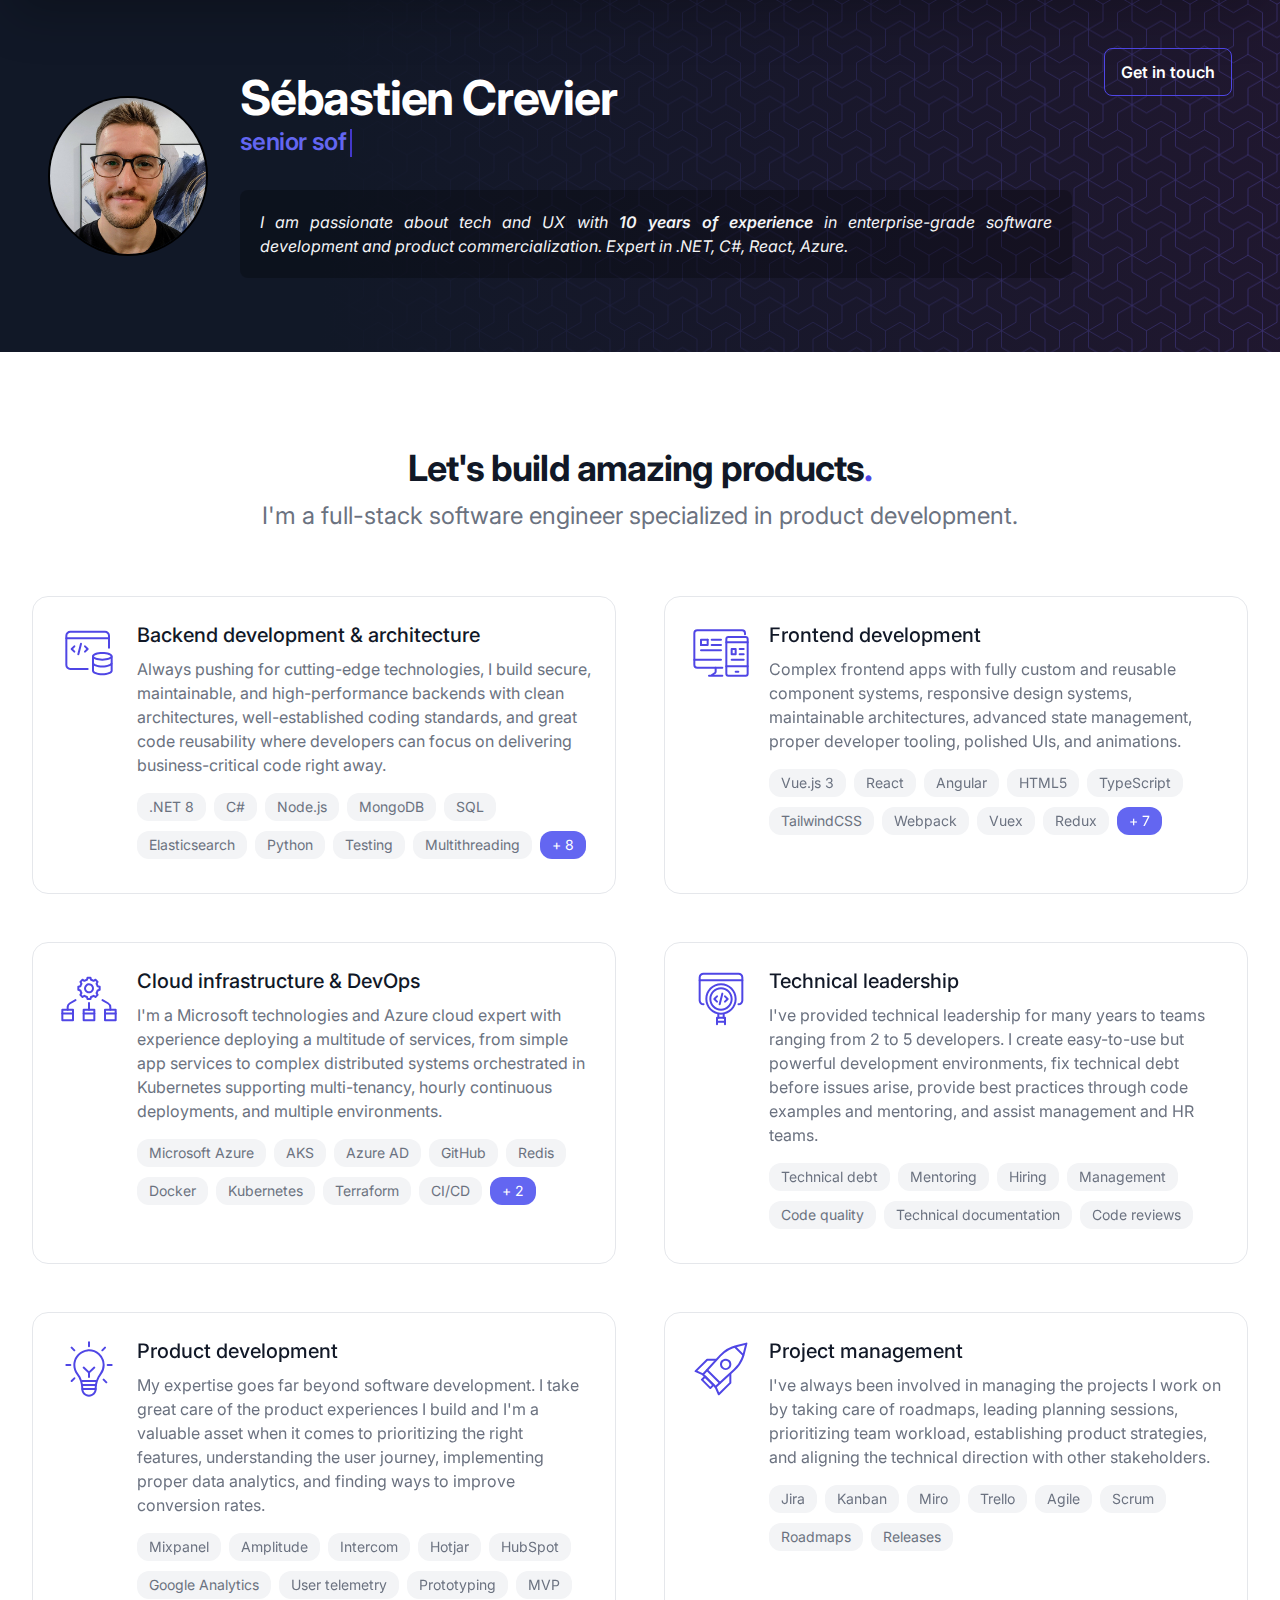
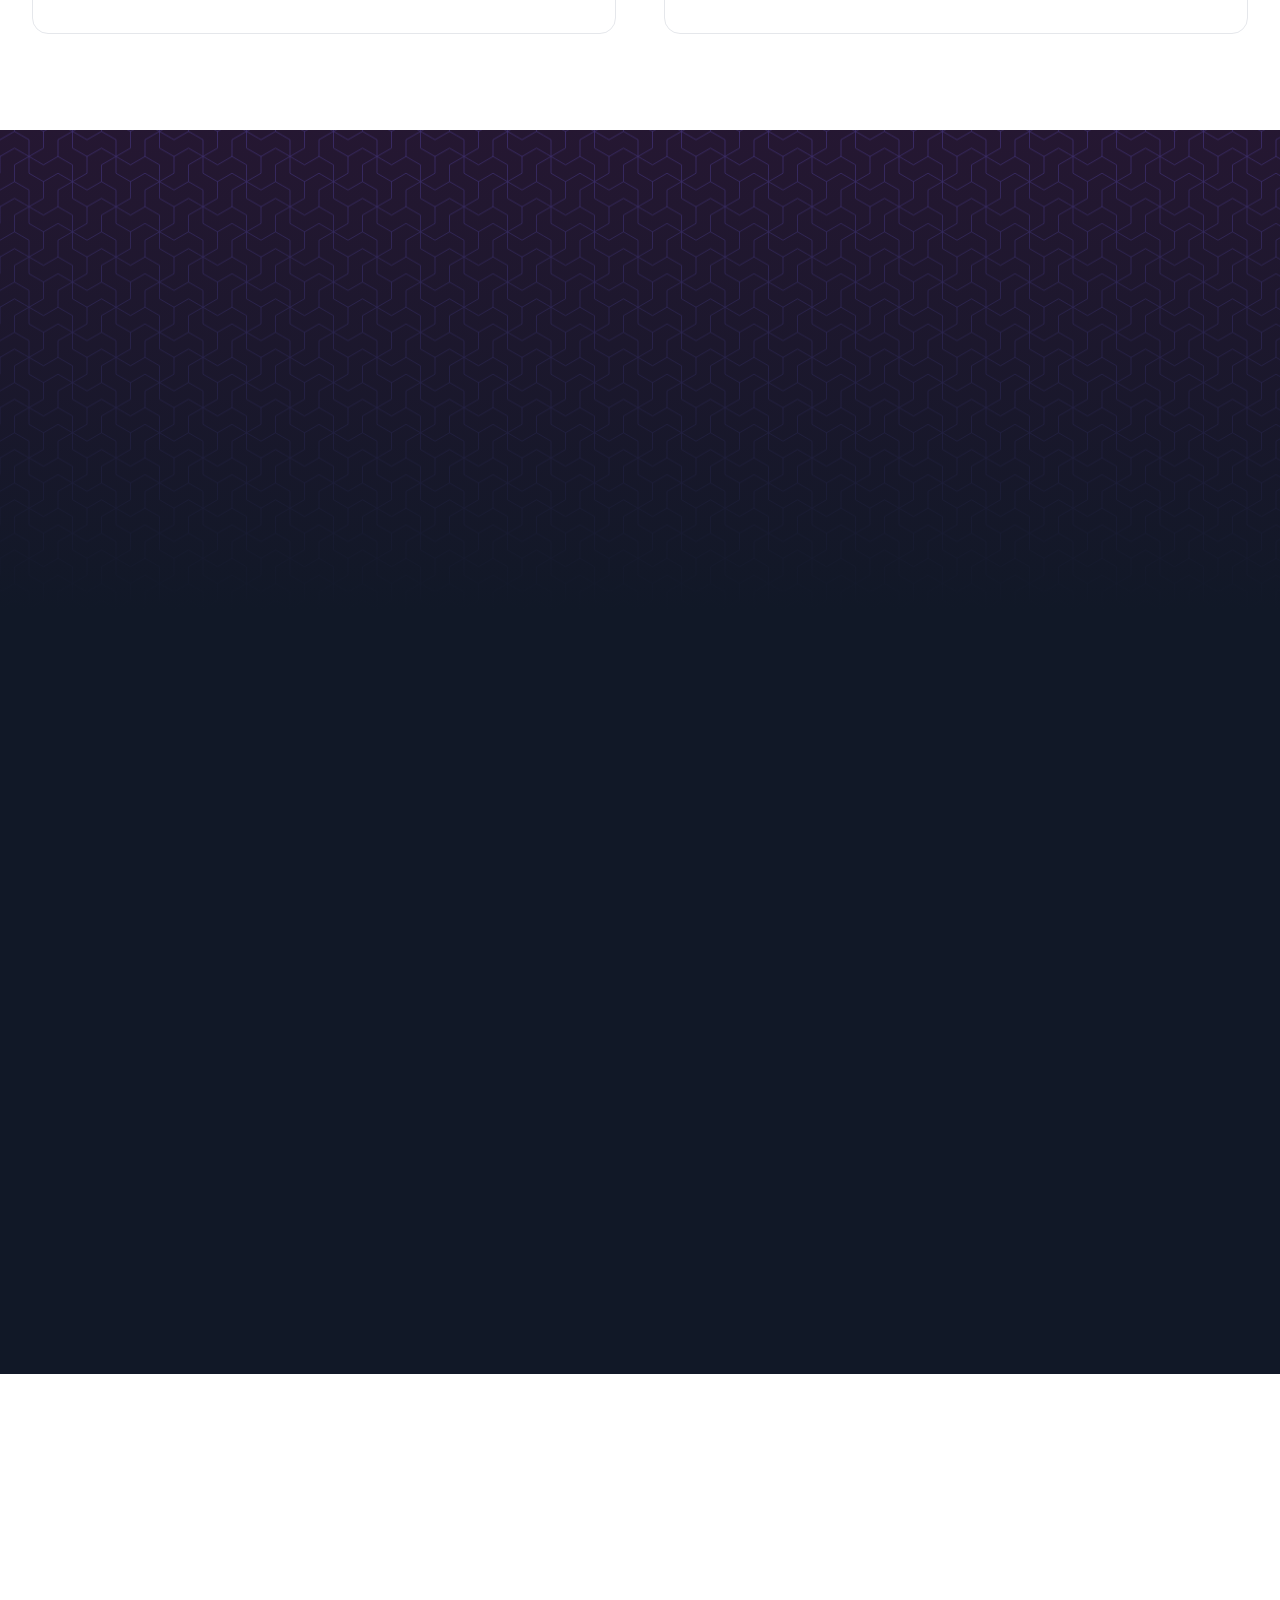
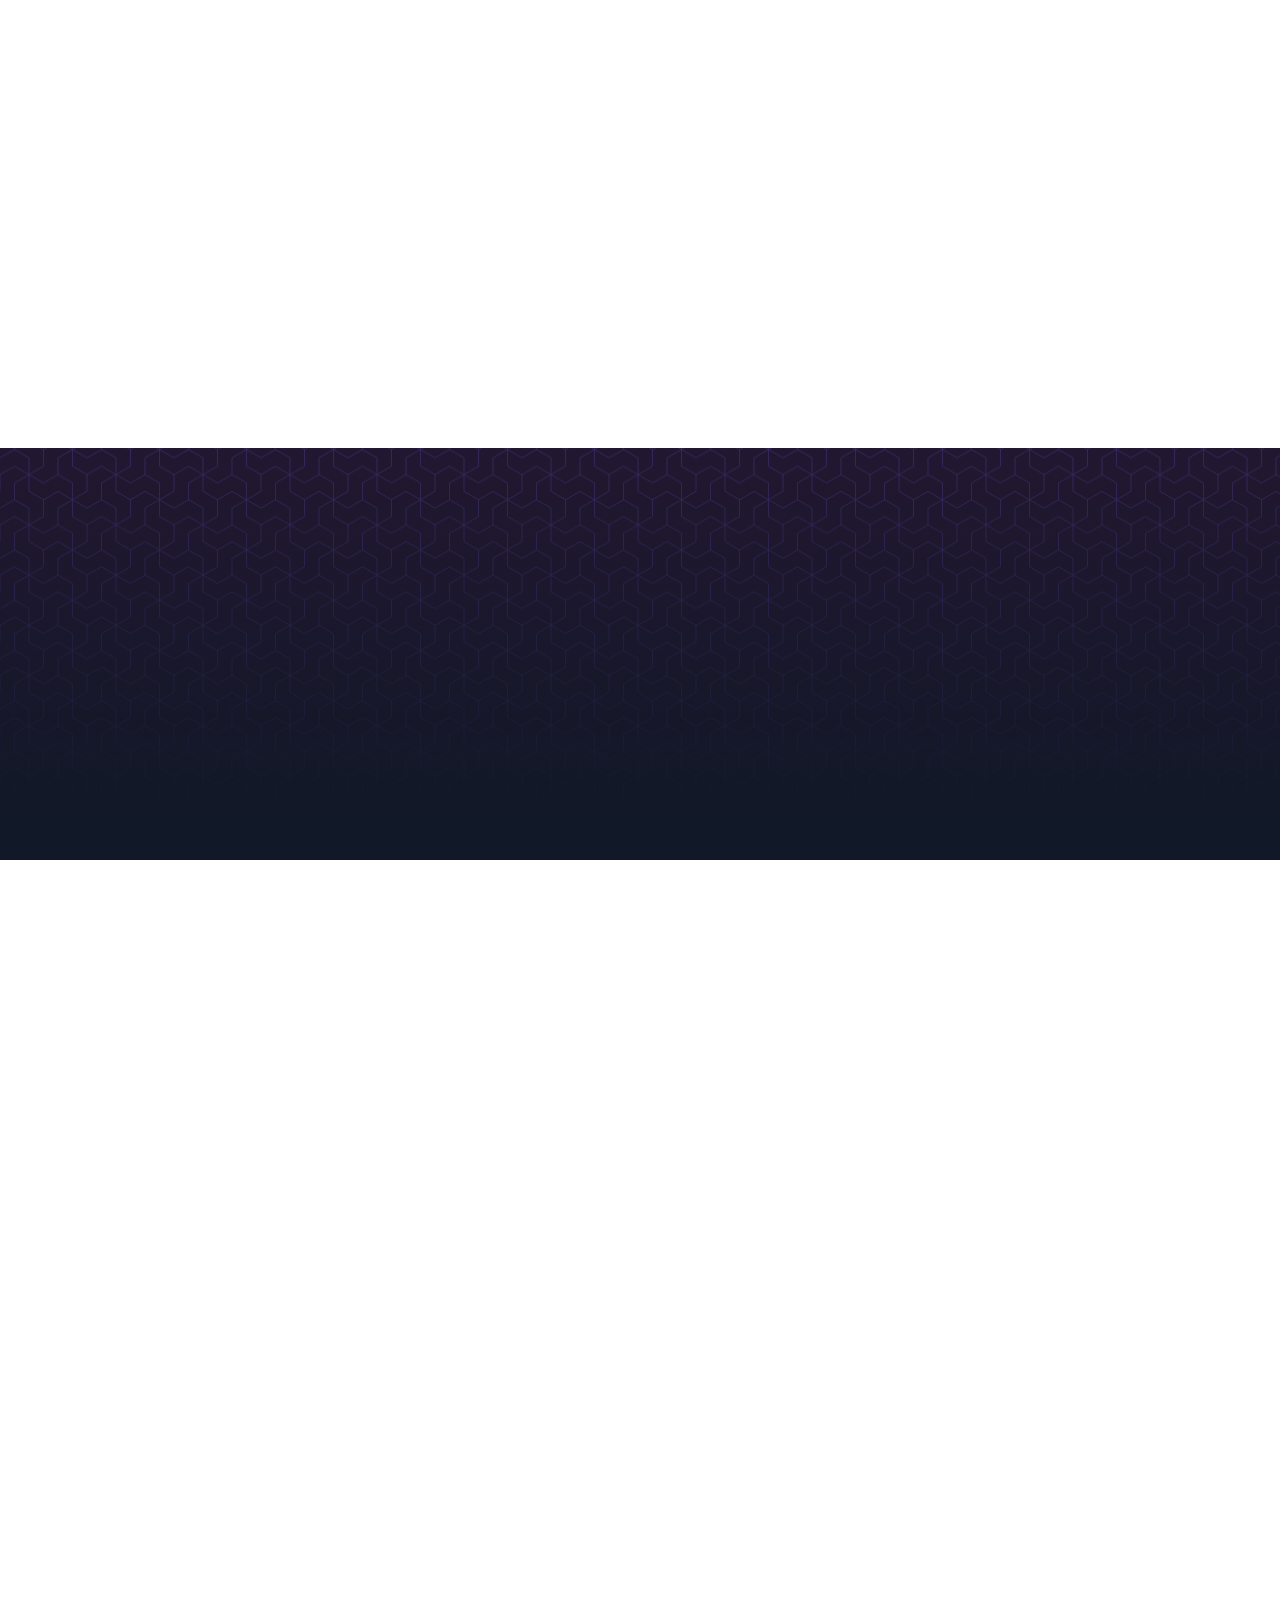
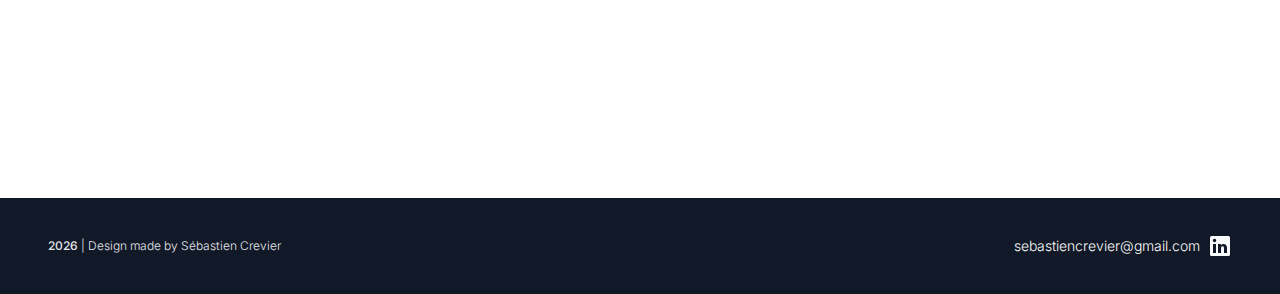
==== index.html @ 77a6285a "deployment" ====
<!DOCTYPE html>
<html lang="en-US">
  <head>
    <meta charset="utf-8">
    <meta name="viewport" content="width=device-width,initial-scale=1">
    <meta name="generator" content="VuePress 2.0.0-beta.51">
    <link rel="preconnect" href="https://fonts.googleapis.com"><link rel="preconnect" href="https://fonts.gstatic.com" crossorigin><link rel="stylesheet" href="https://fonts.googleapis.com/css2?family=Inter:wght@300..700&display=swap"><link rel="apple-touch-icon" sizes="180x180" href="/apple-touch-icon.png?v=1"><link rel="icon" type="image/png" sizes="32x32" href="/favicon-32x32.png?v=1"><link rel="icon" type="image/png" sizes="16x16" href="/favicon-16x16.png?v=1"><link rel="manifest" href="/site.webmanifest?v=1"><link rel="mask-icon" href="/safari-pinned-tab.svg?v=1" color="#5bbad5"><link rel="shortcut icon" href="/favicon.ico?v=1"><meta name="msapplication-TileColor" content="#da532c"><meta name="theme-color" content="#ffffff"><meta property="og:url" content="https://sebastiencrevier.com"><meta property="og:title" content="Sébastien Crevier - Software Engineer & Product Development"><meta property="og:description" content="Full-stack software engineer and web architect specialized in product development and building enterprise-grade applications."><meta property="og:image" content="https://sebastiencrevier.com/favicon.png"><title>Sébastien Crevier - Software Engineer & Product Development</title><meta name="description" content="Full-stack software engineer and web architect specialized in product development and building enterprise-grade applications.">
    <link rel="modulepreload" href="/assets/app.6d3b2633.js"><link rel="modulepreload" href="/assets/index.html.06f30b9c.js"><link rel="modulepreload" href="/assets/index.html.b552a117.js"><link rel="prefetch" href="/assets/404.html.fbc7345a.js"><link rel="prefetch" href="/assets/404.html.026f15b5.js">
    <link rel="stylesheet" href="/assets/style.97625384.css">
  </head>
  <body>
    <div id="app"><!--[--><!--[--><!--[--><div><div class="_header_1bob6_11"><div class="_body_1bob6_23"><div class="_logo_1bob6_47"><div class="_profilePicture_1bob6_109"><img src="/assets/profile.40cbfd27.jpg" alt="Profile picture"></div></div><div><div class="_title_1bob6_29">Sébastien Crevier</div><div class="_subtitle_1bob6_35"><div class="is-typed"><!--[--><!--]--><span class="typed"></span><span class="cursor [object Object]"> </span></div></div><div class="_description_1bob6_125"> I am passionate about tech and UX with <b>10 years of experience</b> in enterprise-grade software development and product commercialization. Expert in .NET, C#, React, Azure. </div></div></div><div class="_actions_1bob6_53"><!-- <a href="/" :class="$style.languageLink" @click.prevent="toggleLanguage">FR</a> --><button class="_button_8876r_3 _outline_8876r_13 _contactButton_1bob6_73 _contactButton_1bob6_73" type="button"><!--[-->Get in touch<!--]--></button></div><div class="_background_1bob6_205"></div></div></div><div class="_stickyHeaderContainer_17tew_3"><div class="_stickyHeader_17tew_3"><div class="_header_1bob6_11 _small_1bob6_19"><div class="_body_1bob6_23"><div class="_logo_1bob6_47"><div class="_smallLogo_1bob6_185">_s</div></div><div><div class="_title_1bob6_29">Sébastien Crevier</div><div class="_subtitle_1bob6_35"><div class="is-typed"><!--[--><!--]--><span class="typed"></span><span class="cursor [object Object]"> </span></div></div><!----></div></div><div class="_actions_1bob6_53"><!-- <a href="/" :class="$style.languageLink" @click.prevent="toggleLanguage">FR</a> --><button class="_button_8876r_3 _outline_8876r_13 _contactButton_1bob6_73 _contactButton_1bob6_73" type="button"><!--[-->Get in touch<!--]--></button></div><!----></div></div></div><!--]--><div><div class="_wrapper_136dd_3"><div class="_container_136dd_9"><div class="_content_136dd_19"><div><div><!--[--><h1 class="_title_136dd_25"><!--[--><span>Let&#39;s build <br class="_linebreak_13t3f_3"> amazing products</span><!--]--><span class="text-indigo-600">.</span></h1><!--]--></div></div><div><div><!--[--><h3 class="_description_136dd_31">I&#39;m a full-stack software engineer specialized in product development.</h3><!--]--></div></div><div><div><!--[--><div class="_body_136dd_37"><!--[--><div class="_itemGrid_13t3f_13"><!--[--><div class="_item_13t3f_13"><div class="_icon_13t3f_37"><svg id="b" xmlns="http://www.w3.org/2000/svg" viewbox="0 0 48 48"><defs></defs><g id="d"><path class="f" d="M39 13.75H7a.75.75 0 0 1 0-1.5h32a.75.75 0 0 1 0 1.5ZM13 23.75a.747.747 0 0 1-.53-.22l-2-2a.75.75 0 0 1 0-1.06l2-2a.75.75 0 1 1 1.06 1.06L12.06 21l1.47 1.47a.75.75 0 0 1-.53 1.28ZM21 23.75a.75.75 0 0 1-.53-1.28L21.94 21l-1.47-1.47a.75.75 0 1 1 1.06-1.06l2 2a.75.75 0 0 1 0 1.06l-2 2a.747.747 0 0 1-.53.22ZM16.001 25.75a.75.75 0 0 1-.729-.932l2-8a.75.75 0 0 1 1.455.364l-2 8a.75.75 0 0 1-.726.568Z"></path><path class="f" d="M23 36.75H10A3.754 3.754 0 0 1 6.25 33V11A3.754 3.754 0 0 1 10 7.25h26A3.754 3.754 0 0 1 39.75 11v9a.75.75 0 0 1-1.5 0v-9c0-1.24-1.01-2.25-2.25-2.25H10c-1.24 0-2.25 1.01-2.25 2.25v22c0 1.24 1.01 2.25 2.25 2.25h13a.75.75 0 0 1 0 1.5Z"></path><path class="f" d="M34 29.75c-3.852 0-7.75-1.116-7.75-3.25s3.898-3.25 7.75-3.25 7.75 1.116 7.75 3.25-3.898 3.25-7.75 3.25Zm0-5c-4.124 0-6.25 1.227-6.25 1.75s2.126 1.75 6.25 1.75 6.25-1.227 6.25-1.75-2.126-1.75-6.25-1.75Z"></path><path class="f" d="M34 34.933c-3.852 0-7.75-1.15-7.75-3.347V27a.75.75 0 0 1 1.5 0v4.586c0 .651 2.373 1.847 6.25 1.847s6.25-1.196 6.25-1.847V27a.75.75 0 0 1 1.5 0v4.586c0 2.198-3.898 3.347-7.75 3.347Z"></path><path class="f" d="M34 40.75c-3.852 0-7.75-1.15-7.75-3.347V32a.75.75 0 0 1 1.5 0v5.403c0 .651 2.373 1.847 6.25 1.847s6.25-1.196 6.25-1.847V32a.75.75 0 0 1 1.5 0v5.403c0 2.198-3.898 3.347-7.75 3.347Z"></path></g></svg></div><div class="_body_13t3f_55"><div class="_title_13t3f_57">Backend development &amp; architecture</div><div class="_description_13t3f_63">Always pushing for cutting-edge technologies, I build secure, maintainable, and high-performance backends with clean architectures,
      well-established coding standards, and great code reusability where developers can focus on delivering business-critical code right away.</div><div class="_tags_13t3f_71"><div><!--[--><a class="_container_h765e_3" href="https://www.google.com/search?q=.NET 8" target="_blank">.NET 8</a><a class="_container_h765e_3" href="https://www.google.com/search?q=C#" target="_blank">C#</a><a class="_container_h765e_3" href="https://www.google.com/search?q=Node.js" target="_blank">Node.js</a><a class="_container_h765e_3" href="https://www.google.com/search?q=MongoDB" target="_blank">MongoDB</a><a class="_container_h765e_3" href="https://www.google.com/search?q=SQL" target="_blank">SQL</a><a class="_container_h765e_3" href="https://www.google.com/search?q=Elasticsearch" target="_blank">Elasticsearch</a><a class="_container_h765e_3" href="https://www.google.com/search?q=Python" target="_blank">Python</a><a class="_container_h765e_3" href="https://www.google.com/search?q=Testing" target="_blank">Testing</a><a class="_container_h765e_3" href="https://www.google.com/search?q=Multithreading" target="_blank">Multithreading</a><!--]--><div class="_more_1t8qd_3">+ 8</div></div></div></div></div><div class="_item_13t3f_13"><div class="_icon_13t3f_37"><svg xmlns="http://www.w3.org/2000/svg" viewbox="0 0 48 48"><path d="M25 35.75H6.21a2.964 2.964 0 0 1-2.96-2.96V9.21a2.964 2.964 0 0 1 2.96-2.96h33.58a2.964 2.964 0 0 1 2.96 2.96V10a.75.75 0 0 1-1.5 0v-.79c0-.805-.655-1.46-1.46-1.46H6.21c-.805 0-1.46.655-1.46 1.46V32.79c0 .806.655 1.46 1.46 1.46H25a.75.75 0 0 1 0 1.5Z"></path><path class="f" d="M24 29.75H4a.75.75 0 0 1 0-1.5h20a.75.75 0 0 1 0 1.5ZM25 41.75H15a.75.75 0 0 1 0-1.5h10a.75.75 0 0 1 0 1.5Z"></path><path class="f" d="M17.229 41.309a.749.749 0 0 1-.434-1.364l2.198-1.55c.109-.077.26-.365.257-.763l-.005-2.63a.75.75 0 0 1 .748-.752h.002a.75.75 0 0 1 .75.748l.005 2.625c.008.836-.334 1.603-.891 1.997l-2.198 1.552a.755.755 0 0 1-.432.136ZM24 14.75h-7a.75.75 0 0 1 0-1.5h7a.75.75 0 0 1 0 1.5ZM24 18.75h-7a.75.75 0 0 1 0-1.5h7a.75.75 0 0 1 0 1.5ZM24 22.75H9a.75.75 0 0 1 0-1.5h15a.75.75 0 0 1 0 1.5ZM14 18.75H9a.75.75 0 0 1 0-1.5h4.25V14a.75.75 0 0 1 1.5 0v4a.75.75 0 0 1-.75.75Z"></path><path class="f" d="M9 18.75a.75.75 0 0 1-.75-.75v-4a.75.75 0 0 1 .75-.75h5a.75.75 0 0 1 0 1.5H9.75V18a.75.75 0 0 1-.75.75ZM42.568 41.75H29.432a2.184 2.184 0 0 1-2.182-2.182V13.432c0-1.204.979-2.182 2.182-2.182h13.136c1.203 0 2.182.979 2.182 2.182v26.136a2.184 2.184 0 0 1-2.182 2.182Zm-13.136-29a.682.682 0 0 0-.682.682v26.136c0 .376.306.682.682.682h13.136a.682.682 0 0 0 .682-.682V13.432a.682.682 0 0 0-.682-.682H29.432Z"></path><path class="f" d="M41 21.75h-3a.75.75 0 0 1 0-1.5h3a.75.75 0 0 1 0 1.5ZM41 25.75h-3a.75.75 0 0 1 0-1.5h3a.75.75 0 0 1 0 1.5ZM41 29.75h-9a.75.75 0 0 1 0-1.5h9a.75.75 0 0 1 0 1.5ZM35 25.75h-3a.75.75 0 0 1-.75-.75v-4a.75.75 0 0 1 .75-.75h3a.75.75 0 0 1 .75.75v4a.75.75 0 0 1-.75.75Zm-2.25-1.5h1.5v-2.5h-1.5v2.5ZM44 16.75H28a.75.75 0 0 1 0-1.5h16a.75.75 0 0 1 0 1.5ZM44 34.75H28a.75.75 0 0 1 0-1.5h16a.75.75 0 0 1 0 1.5ZM37 38.75h-2a.75.75 0 0 1 0-1.5h2a.75.75 0 0 1 0 1.5Z"></path></svg></div><div class="_body_13t3f_55"><div class="_title_13t3f_57">Frontend development</div><div class="_description_13t3f_63">Complex frontend apps with fully custom and reusable component systems, responsive design systems,
      maintainable architectures, advanced state management, proper developer tooling, polished UIs, and animations.</div><div class="_tags_13t3f_71"><div><!--[--><a class="_container_h765e_3" href="https://www.google.com/search?q=Vue.js 3" target="_blank">Vue.js 3</a><a class="_container_h765e_3" href="https://www.google.com/search?q=React" target="_blank">React</a><a class="_container_h765e_3" href="https://www.google.com/search?q=Angular" target="_blank">Angular</a><a class="_container_h765e_3" href="https://www.google.com/search?q=HTML5" target="_blank">HTML5</a><a class="_container_h765e_3" href="https://www.google.com/search?q=TypeScript" target="_blank">TypeScript</a><a class="_container_h765e_3" href="https://www.google.com/search?q=TailwindCSS" target="_blank">TailwindCSS</a><a class="_container_h765e_3" href="https://www.google.com/search?q=Webpack" target="_blank">Webpack</a><a class="_container_h765e_3" href="https://www.google.com/search?q=Vuex" target="_blank">Vuex</a><a class="_container_h765e_3" href="https://www.google.com/search?q=Redux" target="_blank">Redux</a><!--]--><div class="_more_1t8qd_3">+ 7</div></div></div></div></div><div class="_item_13t3f_13"><div class="_icon_13t3f_37"><svg xmlns="http://www.w3.org/2000/svg" viewbox="0 0 48 48"><path class="f" d="M12 35.66H4a.75.75 0 0 1 0-1.5h8a.75.75 0 0 1 0 1.5Z"></path><path class="f" d="M12 40.75H4a.75.75 0 0 1-.75-.75v-8a.75.75 0 0 1 .75-.75h8a.75.75 0 0 1 .75.75v8a.75.75 0 0 1-.75.75Zm-7.25-1.5h6.5v-6.5h-6.5v6.5ZM28 35.66h-8a.75.75 0 0 1 0-1.5h8a.75.75 0 0 1 0 1.5Z"></path><path class="f" d="M28 40.75h-8a.75.75 0 0 1-.75-.75v-8a.75.75 0 0 1 .75-.75h8a.75.75 0 0 1 .75.75v8a.75.75 0 0 1-.75.75Zm-7.25-1.5h6.5v-6.5h-6.5v6.5ZM44 35.66h-8a.75.75 0 0 1 0-1.5h8a.75.75 0 0 1 0 1.5Z"></path><path class="f" d="M44 40.75h-8a.75.75 0 0 1-.75-.75v-8a.75.75 0 0 1 .75-.75h8a.75.75 0 0 1 .75.75v8a.75.75 0 0 1-.75.75Zm-7.25-1.5h6.5v-6.5h-6.5v6.5ZM24 32.75a.75.75 0 0 1-.75-.75v-5a.75.75 0 0 1 1.5 0v5a.75.75 0 0 1-.75.75ZM8 32.75a.75.75 0 0 1-.75-.75v-1.757c0-1.532.829-2.954 2.162-3.71l4.097-2.321a.749.749 0 1 1 .74 1.305l-4.098 2.32a2.77 2.77 0 0 0-1.401 2.406V32a.75.75 0 0 1-.75.75Z"></path><path class="f" d="M40 32.75a.75.75 0 0 1-.75-.75v-1.757a2.77 2.77 0 0 0-1.401-2.405l-4.097-2.321a.75.75 0 1 1 .74-1.305l4.096 2.321a4.272 4.272 0 0 1 2.162 3.71V32a.75.75 0 0 1-.75.75ZM24.143 19.769c-1.603 0-2.987-.885-3.582-2.32-.638-1.537-.191-3.266 1.136-4.407a3.235 3.235 0 0 1 1.845-.766c1.757-.13 3.285.773 3.922 2.31.637 1.535.19 3.265-1.137 4.405a3.231 3.231 0 0 1-1.845.765 4.422 4.422 0 0 1-.34.013Zm-.25-6.006c-.076 0-.155.003-.236.01-.36.027-.708.172-.982.407-1.003.862-1.035 1.957-.73 2.694.307.736 1.103 1.497 2.422 1.386h.001c.36-.028.708-.172.982-.407 1.003-.862 1.034-1.957.729-2.693-.287-.692-1.007-1.397-2.185-1.397Z"></path><path class="f" d="M25.125 24.75h-2.25a.75.75 0 0 1-.728-.566l-.276-1.094a7.385 7.385 0 0 1-1.378-.573l-.97.58a.753.753 0 0 1-.915-.115l-1.591-1.59a.75.75 0 0 1-.114-.916l.58-.968a7.36 7.36 0 0 1-.574-1.38l-1.093-.276a.751.751 0 0 1-.566-.727v-2.25c0-.344.233-.643.566-.728l1.093-.276a7.36 7.36 0 0 1 .573-1.379l-.579-.969a.75.75 0 0 1 .114-.915l1.591-1.592a.749.749 0 0 1 .915-.113l.97.58c.44-.238.9-.43 1.378-.573l.276-1.094a.75.75 0 0 1 .727-.566h2.251a.75.75 0 0 1 .727.566l.277 1.094a7.38 7.38 0 0 1 1.378.572l.97-.579a.749.749 0 0 1 .914.113l1.592 1.592a.75.75 0 0 1 .114.915l-.58.97c.238.44.43.9.573 1.378l1.094.276a.751.751 0 0 1 .566.728v2.25a.751.751 0 0 1-.566.727l-1.094.277a7.36 7.36 0 0 1-.573 1.379l.58.968a.75.75 0 0 1-.114.915l-1.592 1.591a.752.752 0 0 1-.914.115l-.97-.58c-.44.238-.901.43-1.378.573l-.277 1.094a.75.75 0 0 1-.727.566Zm-1.667-1.5h1.083l.242-.955a.75.75 0 0 1 .557-.547 5.839 5.839 0 0 0 1.776-.737.751.751 0 0 1 .78-.008l.848.506.765-.765-.506-.847a.751.751 0 0 1 .008-.782c.344-.55.591-1.147.737-1.775a.751.751 0 0 1 .547-.558l.955-.24v-1.083l-.955-.241a.751.751 0 0 1-.547-.558 5.836 5.836 0 0 0-.737-1.775.751.751 0 0 1-.008-.782l.506-.847-.765-.766-.847.506a.75.75 0 0 1-.781-.007 5.836 5.836 0 0 0-1.776-.737.75.75 0 0 1-.557-.547l-.242-.955h-1.083l-.24.955a.75.75 0 0 1-.558.547 5.839 5.839 0 0 0-1.776.737.75.75 0 0 1-.781.007l-.847-.506-.765.766.506.847a.751.751 0 0 1-.008.782 5.833 5.833 0 0 0-.737 1.775.751.751 0 0 1-.547.558l-.955.241v1.082l.955.241c.272.07.483.284.547.558.146.628.393 1.225.737 1.775.149.24.152.541.008.782l-.506.847.765.765.847-.506a.751.751 0 0 1 .781.008c.551.343 1.148.591 1.776.737a.75.75 0 0 1 .557.547l.241.955Z"></path></svg></div><div class="_body_13t3f_55"><div class="_title_13t3f_57">Cloud infrastructure &amp; DevOps</div><div class="_description_13t3f_63">I&#39;m a Microsoft technologies and Azure cloud expert with experience deploying a multitude of services, from simple app services
      to complex distributed systems orchestrated in Kubernetes supporting multi-tenancy, hourly continuous deployments, and multiple environments.</div><div class="_tags_13t3f_71"><div><!--[--><a class="_container_h765e_3" href="https://www.google.com/search?q=Microsoft Azure" target="_blank">Microsoft Azure</a><a class="_container_h765e_3" href="https://www.google.com/search?q=AKS" target="_blank">AKS</a><a class="_container_h765e_3" href="https://www.google.com/search?q=Azure AD" target="_blank">Azure AD</a><a class="_container_h765e_3" href="https://www.google.com/search?q=GitHub" target="_blank">GitHub</a><a class="_container_h765e_3" href="https://www.google.com/search?q=Redis" target="_blank">Redis</a><a class="_container_h765e_3" href="https://www.google.com/search?q=Docker" target="_blank">Docker</a><a class="_container_h765e_3" href="https://www.google.com/search?q=Kubernetes" target="_blank">Kubernetes</a><a class="_container_h765e_3" href="https://www.google.com/search?q=Terraform" target="_blank">Terraform</a><a class="_container_h765e_3" href="https://www.google.com/search?q=CI/CD" target="_blank">CI/CD</a><!--]--><div class="_more_1t8qd_3">+ 2</div></div></div></div></div><div class="_item_13t3f_13"><div class="_icon_13t3f_37"><svg id="b" xmlns="http://www.w3.org/2000/svg" viewbox="0 0 48 48"><defs></defs><g id="d"><path class="f" d="M24 35.75c-6.479 0-11.75-5.271-11.75-11.75S17.521 12.25 24 12.25 35.75 17.521 35.75 24 30.479 35.75 24 35.75Zm0-22c-5.652 0-10.25 4.598-10.25 10.25S18.348 34.25 24 34.25 34.25 29.652 34.25 24 29.652 13.75 24 13.75Z"></path><path class="f" d="M24 32.75c-4.825 0-8.75-3.925-8.75-8.75s3.925-8.75 8.75-8.75 8.75 3.925 8.75 8.75-3.925 8.75-8.75 8.75Zm0-16c-3.998 0-7.25 3.252-7.25 7.25s3.252 7.25 7.25 7.25 7.25-3.252 7.25-7.25-3.252-7.25-7.25-7.25ZM27 43.75a.75.75 0 0 1-.75-.75v-4.25h-4.5V43a.75.75 0 0 1-1.5 0v-5a.75.75 0 0 1 .75-.75h6a.75.75 0 0 1 .75.75v5a.75.75 0 0 1-.75.75Z"></path><path class="f" d="M27 41.75h-6a.75.75 0 0 1 0-1.5h6a.75.75 0 0 1 0 1.5ZM22 38.75a.75.75 0 0 1-.75-.75v-3a.75.75 0 0 1 1.5 0v3a.75.75 0 0 1-.75.75ZM26 38.75a.75.75 0 0 1-.75-.75v-3a.75.75 0 0 1 1.5 0v3a.75.75 0 0 1-.75.75ZM40 10.75H8a.75.75 0 0 1 0-1.5h32a.75.75 0 0 1 0 1.5Z"></path><path class="f" d="M37.109 28.75a.75.75 0 0 1 0-1.5c1.18 0 2.141-.96 2.141-2.14V7.89c0-1.18-.96-2.14-2.141-2.14H10.89c-1.18 0-2.141.96-2.141 2.14v17.22c0 1.18.96 2.14 2.141 2.14a.75.75 0 0 1 0 1.5 3.645 3.645 0 0 1-3.641-3.64V7.89a3.645 3.645 0 0 1 3.641-3.64H37.11a3.645 3.645 0 0 1 3.641 3.64v17.22a3.645 3.645 0 0 1-3.641 3.64Z"></path><path class="f" d="M21 26.75a.748.748 0 0 1-.53-.22l-2-2a.75.75 0 0 1 0-1.06l2-2a.75.75 0 1 1 1.06 1.06L20.06 24l1.47 1.47a.75.75 0 0 1-.53 1.28ZM27 26.75a.75.75 0 0 1-.53-1.28L27.94 24l-1.47-1.47a.75.75 0 1 1 1.06-1.06l2 2a.75.75 0 0 1 0 1.06l-2 2a.748.748 0 0 1-.53.22ZM23 28.75a.75.75 0 0 1-.728-.932l2-8a.75.75 0 1 1 1.455.363l-2 8a.75.75 0 0 1-.727.569Z"></path></g></svg></div><div class="_body_13t3f_55"><div class="_title_13t3f_57">Technical leadership</div><div class="_description_13t3f_63">I&#39;ve provided technical leadership for many years to teams ranging from 2 to 5 developers. I create easy-to-use but powerful
      development environments, fix technical debt before issues arise, provide best practices through code examples and mentoring, and assist
      management and HR teams.</div><div class="_tags_13t3f_71"><div><!--[--><a class="_container_h765e_3" href="https://www.google.com/search?q=Technical debt" target="_blank">Technical debt</a><a class="_container_h765e_3" href="https://www.google.com/search?q=Mentoring" target="_blank">Mentoring</a><a class="_container_h765e_3" href="https://www.google.com/search?q=Hiring" target="_blank">Hiring</a><a class="_container_h765e_3" href="https://www.google.com/search?q=Management" target="_blank">Management</a><a class="_container_h765e_3" href="https://www.google.com/search?q=Code quality" target="_blank">Code quality</a><a class="_container_h765e_3" href="https://www.google.com/search?q=Technical documentation" target="_blank">Technical documentation</a><a class="_container_h765e_3" href="https://www.google.com/search?q=Code reviews" target="_blank">Code reviews</a><!--]--><!----></div></div></div></div><div class="_item_13t3f_13"><div class="_icon_13t3f_37"><svg id="b" xmlns="http://www.w3.org/2000/svg" viewbox="0 0 48 48"><defs></defs><g id="d"><path class="f" d="M23.986 27.388a.744.744 0 0 1-.51-.2l-4-3.713a.75.75 0 0 1 1.02-1.1l3.49 3.24 3.49-3.24a.75.75 0 0 1 1.02 1.1l-4 3.713a.744.744 0 0 1-.51.2Z"></path><path class="f" d="M24 30.75a.75.75 0 0 1-.75-.75v-3a.75.75 0 0 1 1.5 0v3a.75.75 0 0 1-.75.75ZM29 33.75H19a.75.75 0 0 1 0-1.5h10a.75.75 0 0 1 0 1.5ZM29 36.75H19a.75.75 0 0 1 0-1.5h10a.75.75 0 0 1 0 1.5ZM29 39.75H19a.75.75 0 0 1 0-1.5h10a.75.75 0 0 1 0 1.5Z"></path><path class="f" d="M24 44.75c-3.17 0-5.75-2.58-5.75-5.75 0-4.083-1.24-7.893-3.491-10.752-2.033-2.582-2.873-5.818-2.364-9.112.788-5.109 5.1-9.235 10.255-9.81 3.391-.38 6.656.655 9.181 2.914A11.767 11.767 0 0 1 35.75 21c0 2.528-.792 4.936-2.292 6.963-2.426 3.282-3.708 6.927-3.708 10.54V39c0 3.17-2.58 5.75-5.75 5.75Zm.015-34.001c-.397 0-.796.023-1.199.067-4.493.502-8.252 4.097-8.94 8.548-.443 2.88.288 5.704 2.06 7.956 2.46 3.123 3.814 7.262 3.814 11.654 0 2.37 1.906 4.276 4.25 4.276s4.25-1.906 4.25-4.25v-.496c0-3.937 1.384-7.89 4.002-11.433a10.137 10.137 0 0 0 1.998-6.07c0-2.914-1.246-5.7-3.419-7.643a10.137 10.137 0 0 0-6.816-2.609Zm-10.88 8.501ZM24 7.75a.75.75 0 0 1-.75-.75V4a.75.75 0 0 1 1.5 0v3a.75.75 0 0 1-.75.75ZM10 21.75H7a.75.75 0 0 1 0-1.5h3a.75.75 0 0 1 0 1.5ZM41 21.75h-3a.75.75 0 0 1 0-1.5h3a.75.75 0 0 1 0 1.5ZM11 33.75a.75.75 0 0 1-.53-1.28l2-2a.75.75 0 1 1 1.06 1.06l-2 2a.747.747 0 0 1-.53.22ZM34 10.75a.75.75 0 0 1-.53-1.28l2-2a.75.75 0 1 1 1.06 1.06l-2 2a.747.747 0 0 1-.53.22ZM37 34.75a.747.747 0 0 1-.53-.22l-2-2a.75.75 0 1 1 1.06-1.06l2 2a.75.75 0 0 1-.53 1.28ZM13 10.75a.747.747 0 0 1-.53-.22l-2-2a.75.75 0 1 1 1.06-1.06l2 2a.75.75 0 0 1-.53 1.28Z"></path></g></svg></div><div class="_body_13t3f_55"><div class="_title_13t3f_57">Product development</div><div class="_description_13t3f_63">My expertise goes far beyond software development. I take great care of the product experiences I build and I&#39;m a valuable asset when it comes to
      prioritizing the right features, understanding the user journey, implementing proper data analytics, and finding ways to improve conversion rates.</div><div class="_tags_13t3f_71"><div><!--[--><a class="_container_h765e_3" href="https://www.google.com/search?q=Mixpanel" target="_blank">Mixpanel</a><a class="_container_h765e_3" href="https://www.google.com/search?q=Amplitude" target="_blank">Amplitude</a><a class="_container_h765e_3" href="https://www.google.com/search?q=Intercom" target="_blank">Intercom</a><a class="_container_h765e_3" href="https://www.google.com/search?q=Hotjar" target="_blank">Hotjar</a><a class="_container_h765e_3" href="https://www.google.com/search?q=HubSpot" target="_blank">HubSpot</a><a class="_container_h765e_3" href="https://www.google.com/search?q=Google Analytics" target="_blank">Google Analytics</a><a class="_container_h765e_3" href="https://www.google.com/search?q=User telemetry" target="_blank">User telemetry</a><a class="_container_h765e_3" href="https://www.google.com/search?q=Prototyping" target="_blank">Prototyping</a><a class="_container_h765e_3" href="https://www.google.com/search?q=MVP" target="_blank">MVP</a><!--]--><!----></div></div></div></div><div class="_item_13t3f_13"><div class="_icon_13t3f_37"><svg id="b" xmlns="http://www.w3.org/2000/svg" viewbox="0 0 48 48"><defs></defs><g id="d"><path class="f" d="M19.932 38.249a.746.746 0 0 1-.53-.22L9.97 28.6a.75.75 0 0 1-.022-1.039l12.946-14.07A24.91 24.91 0 0 1 35.801 6.02l7.018-1.749a.75.75 0 0 1 .909.91l-1.753 7.033a24.895 24.895 0 0 1-7.464 12.89L20.44 38.05a.746.746 0 0 1-.507.198ZM11.54 28.047l8.413 8.413 13.543-12.459a23.422 23.422 0 0 0 7.02-12.133l1.455-5.839-5.824 1.452A23.438 23.438 0 0 0 24 14.505L11.54 28.047Z"></path><path class="f" d="M16.002 39.035a.75.75 0 0 1-.53-.22l-6.287-6.287a.75.75 0 0 1 0-1.06l2.357-2.359a.771.771 0 0 1 1.06 0l6.288 6.288a.75.75 0 0 1 0 1.06l-2.357 2.358a.75.75 0 0 1-.53.22Zm-5.226-7.037 5.226 5.227 1.297-1.298-5.226-5.227-1.297 1.298ZM10.5 28.752a.75.75 0 0 1-.294-.06l-5.501-2.358a.75.75 0 0 1-.235-1.22l8.644-8.644a.75.75 0 0 1 .53-.22H20a.75.75 0 0 1 0 1.5h-6.045l-7.641 7.642 4.482 1.92a.75.75 0 0 1-.295 1.44ZM22.355 43.75a.75.75 0 0 1-.69-.454l-2.357-5.501a.75.75 0 0 1 1.379-.592l1.921 4.484 7.642-7.642V28a.75.75 0 0 1 1.5 0v6.356c0 .199-.08.39-.22.53l-8.644 8.644a.752.752 0 0 1-.53.22ZM27.5 24.748a4.235 4.235 0 0 1-3.005-1.243c-.803-.803-1.245-1.87-1.245-3.005s.442-2.202 1.245-3.005a4.255 4.255 0 0 1 6.01 0c.803.803 1.245 1.87 1.245 3.005s-.442 2.202-1.245 3.005a4.235 4.235 0 0 1-3.005 1.243Zm0-6.996a2.74 2.74 0 0 0-1.945.804c-.52.52-.805 1.21-.805 1.944s.286 1.425.805 1.944a2.754 2.754 0 0 0 3.89 0c.52-.52.805-1.21.805-1.944s-.286-1.425-.805-1.944a2.742 2.742 0 0 0-1.945-.804Z"></path><path class="f" d="M23.075 35.105a.748.748 0 0 1-.53-.22l-9.43-9.43a.75.75 0 1 1 1.06-1.06l9.43 9.43a.75.75 0 0 1-.53 1.28ZM40.69 14.347a.748.748 0 0 1-.53-.22L33.873 7.84a.75.75 0 1 1 1.06-1.06l6.288 6.287a.75.75 0 0 1-.53 1.28Z"></path></g></svg></div><div class="_body_13t3f_55"><div class="_title_13t3f_57">Project management</div><div class="_description_13t3f_63">I&#39;ve always been involved in managing the projects I work on by taking care of roadmaps, leading planning sessions, prioritizing team workload,
      establishing product strategies, and aligning the technical direction with other stakeholders.</div><div class="_tags_13t3f_71"><div><!--[--><a class="_container_h765e_3" href="https://www.google.com/search?q=Jira" target="_blank">Jira</a><a class="_container_h765e_3" href="https://www.google.com/search?q=Kanban" target="_blank">Kanban</a><a class="_container_h765e_3" href="https://www.google.com/search?q=Miro" target="_blank">Miro</a><a class="_container_h765e_3" href="https://www.google.com/search?q=Trello" target="_blank">Trello</a><a class="_container_h765e_3" href="https://www.google.com/search?q=Agile" target="_blank">Agile</a><a class="_container_h765e_3" href="https://www.google.com/search?q=Scrum" target="_blank">Scrum</a><a class="_container_h765e_3" href="https://www.google.com/search?q=Roadmaps" target="_blank">Roadmaps</a><a class="_container_h765e_3" href="https://www.google.com/search?q=Releases" target="_blank">Releases</a><!--]--><!----></div></div></div></div><!--]--></div><!--]--></div><!--]--></div></div></div><div class="_background_136dd_61"></div></div></div><div class="_wrapper_136dd_3"><div class="_container_136dd_9 _dark_136dd_43"><div class="_content_136dd_19"><div><div><!--[--><h1 class="_title_136dd_25"><!--[-->Why hire me?<!--]--><!----></h1><!--]--></div></div><div><div><!--[--><h3 class="_description_136dd_31">You need reliable technical expertise.</h3><!--]--></div></div><div><div><!--[--><div class="_body_136dd_37"><!--[--><div class="_container_16lrg_3"><!--[--><div class="_item_16lrg_11"><svg viewbox="0 0 24 24" xmlns="http://www.w3.org/2000/svg" class="_check_16lrg_29"><path d="M9.172 18.657a1 1 0 0 1-.707-.293l-5.657-5.657a1 1 0 0 1 1.414-1.414l4.95 4.95L19.778 5.636a1 1 0 0 1 1.414 1.414L9.879 18.364a1 1 0 0 1-.707.293z"></path></svg><div><div class="_title_16lrg_17">Innovative</div><div class="_description_16lrg_23">I&#39;m a forward thinker who&#39;s always looking for better and more clever ways to solve problems.</div></div></div><div class="_item_16lrg_11"><svg viewbox="0 0 24 24" xmlns="http://www.w3.org/2000/svg" class="_check_16lrg_29"><path d="M9.172 18.657a1 1 0 0 1-.707-.293l-5.657-5.657a1 1 0 0 1 1.414-1.414l4.95 4.95L19.778 5.636a1 1 0 0 1 1.414 1.414L9.879 18.364a1 1 0 0 1-.707.293z"></path></svg><div><div class="_title_16lrg_17">Critical thinking</div><div class="_description_16lrg_23">My technical decisions are always influenced by the business side of things.</div></div></div><div class="_item_16lrg_11"><svg viewbox="0 0 24 24" xmlns="http://www.w3.org/2000/svg" class="_check_16lrg_29"><path d="M9.172 18.657a1 1 0 0 1-.707-.293l-5.657-5.657a1 1 0 0 1 1.414-1.414l4.95 4.95L19.778 5.636a1 1 0 0 1 1.414 1.414L9.879 18.364a1 1 0 0 1-.707.293z"></path></svg><div><div class="_title_16lrg_17">Team player</div><div class="_description_16lrg_23">Always there for my teammates, I win when the team wins.</div></div></div><div class="_item_16lrg_11"><svg viewbox="0 0 24 24" xmlns="http://www.w3.org/2000/svg" class="_check_16lrg_29"><path d="M9.172 18.657a1 1 0 0 1-.707-.293l-5.657-5.657a1 1 0 0 1 1.414-1.414l4.95 4.95L19.778 5.636a1 1 0 0 1 1.414 1.414L9.879 18.364a1 1 0 0 1-.707.293z"></path></svg><div><div class="_title_16lrg_17">Work ethic</div><div class="_description_16lrg_23">My great work ethic results in fast and high-quality deliverables.</div></div></div><div class="_item_16lrg_11"><svg viewbox="0 0 24 24" xmlns="http://www.w3.org/2000/svg" class="_check_16lrg_29"><path d="M9.172 18.657a1 1 0 0 1-.707-.293l-5.657-5.657a1 1 0 0 1 1.414-1.414l4.95 4.95L19.778 5.636a1 1 0 0 1 1.414 1.414L9.879 18.364a1 1 0 0 1-.707.293z"></path></svg><div><div class="_title_16lrg_17">Versatile</div><div class="_description_16lrg_23">From frontend animations to backend service orchestration, I master all parts of application development.</div></div></div><div class="_item_16lrg_11"><svg viewbox="0 0 24 24" xmlns="http://www.w3.org/2000/svg" class="_check_16lrg_29"><path d="M9.172 18.657a1 1 0 0 1-.707-.293l-5.657-5.657a1 1 0 0 1 1.414-1.414l4.95 4.95L19.778 5.636a1 1 0 0 1 1.414 1.414L9.879 18.364a1 1 0 0 1-.707.293z"></path></svg><div><div class="_title_16lrg_17">Technical vision</div><div class="_description_16lrg_23">I provide the technical vision and take full ownership of it. Production issues don&#39;t scare me.</div></div></div><div class="_item_16lrg_11"><svg viewbox="0 0 24 24" xmlns="http://www.w3.org/2000/svg" class="_check_16lrg_29"><path d="M9.172 18.657a1 1 0 0 1-.707-.293l-5.657-5.657a1 1 0 0 1 1.414-1.414l4.95 4.95L19.778 5.636a1 1 0 0 1 1.414 1.414L9.879 18.364a1 1 0 0 1-.707.293z"></path></svg><div><div class="_title_16lrg_17">Leadership</div><div class="_description_16lrg_23">My technical knowledge and influence over my team are key elements to any project success.</div></div></div><div class="_item_16lrg_11"><svg viewbox="0 0 24 24" xmlns="http://www.w3.org/2000/svg" class="_check_16lrg_29"><path d="M9.172 18.657a1 1 0 0 1-.707-.293l-5.657-5.657a1 1 0 0 1 1.414-1.414l4.95 4.95L19.778 5.636a1 1 0 0 1 1.414 1.414L9.879 18.364a1 1 0 0 1-.707.293z"></path></svg><div><div class="_title_16lrg_17">Resilient</div><div class="_description_16lrg_23">I thrive in fast-paced environments with changing needs and can easily adapt to any situation.</div></div></div><!--]--></div><div><div><!--[--><div><h3 class="_title_lgg5p_3">What my former colleagues <br class="_linebreak_lgg5p_9"> have to say.</h3><div><div><!--[--><div class="_item_lgg5p_19"><svg viewbox="0 0 24 24" xmlns="http://www.w3.org/2000/svg" class="_quote_lgg5p_29"><path d="M11.192 15.757c0-.88-.23-1.618-.69-2.217-.326-.412-.768-.683-1.327-.812-.55-.128-1.07-.137-1.54-.028-.16-.95.1-1.956.76-3.022.66-1.065 1.515-1.867 2.558-2.403L9.373 5c-.8.396-1.56.898-2.26 1.505-.71.607-1.34 1.305-1.9 2.094s-.98 1.68-1.25 2.69-.346 2.04-.217 3.1c.168 1.4.62 2.52 1.356 3.35.735.84 1.652 1.26 2.748 1.26.965 0 1.766-.29 2.4-.878.628-.576.94-1.365.94-2.368l.002.003zm9.124 0c0-.88-.23-1.618-.69-2.217-.326-.42-.77-.692-1.327-.817-.56-.124-1.074-.13-1.54-.022-.16-.94.09-1.95.75-3.02.66-1.06 1.514-1.86 2.557-2.4L18.49 5c-.8.396-1.555.898-2.26 1.505a11.29 11.29 0 0 0-1.894 2.094c-.556.79-.97 1.68-1.24 2.69a8.04 8.04 0 0 0-.217 3.1c.165 1.4.615 2.52 1.35 3.35.732.833 1.646 1.25 2.742 1.25.967 0 1.768-.29 2.402-.876.627-.576.942-1.365.942-2.368v.01z"></path></svg><div class="_message_lgg5p_47">Sébastien is someone who&#39;s committed, independent, extremely competent, productive, and determined to do his job well. In addition to
      taking ownership of the majority of the technical tasks, he&#39;s actively involved in the design of our products to ensure they successfully meet
      users&#39; needs. His curiosity, creativity, and autonomy have made him a key player in the success of the GLab at GSoft.</div><div class="_footer_lgg5p_75"><img class="_picture_lgg5p_81" src="/assets/chris-profile.82ffdf06.jfif"><div><a class="_name_lgg5p_87" href="https://www.linkedin.com/in/christian-m%C3%A9rat-6b26b42/" target="_blank">Christian Mérat <svg xmlns="http://www.w3.org/2000/svg" viewbox="0 0 24 24"><path d="M20.5 2h-17A1.5 1.5 0 0 0 2 3.5v17A1.5 1.5 0 0 0 3.5 22h17a1.5 1.5 0 0 0 1.5-1.5v-17A1.5 1.5 0 0 0 20.5 2zM8 19H5v-9h3zM6.5 8.25A1.75 1.75 0 1 1 8.3 6.5a1.78 1.78 0 0 1-1.8 1.75zM19 19h-3v-4.74c0-1.42-.6-1.93-1.38-1.93A1.74 1.74 0 0 0 13 14.19a.66.66 0 0 0 0 .14V19h-3v-9h2.9v1.3a3.11 3.11 0 0 1 2.7-1.4c1.55 0 3.36.86 3.36 3.66z"></path></svg></a><div class="_jobTitle_lgg5p_99">Former CTO at GSoft &amp; CTO at Moov AI</div><div class="_container_1c52s_3 _progress_lgg5p_63"><div class="_progress_1c52s_9" style="width:0%;"></div></div></div></div></div><!--]--></div></div></div><!--]--></div></div><!--]--></div><!--]--></div></div></div><div class="_background_136dd_61"></div></div></div><!--[--><div class="_wrapper_136dd_3" id="portfolio"><div class="_container_136dd_9"><div class="_content_136dd_19"><div><div><!--[--><h1 class="_title_136dd_25"><!--[-->My portfolio<!--]--><span class="text-indigo-600">.</span></h1><!--]--></div></div><div><div><!--[--><h3 class="_description_136dd_31">Some of the projects I&#39;ve led the development on.</h3><!--]--></div></div><div><div><!--[--><div class="_body_136dd_37"><!--[--><div class="_container_1pwqm_3"><!--[--><div class="_item_1pwqm_15"><div class="_image_1pwqm_21"><img src="/assets/onboarding.62aa6aea.png" alt="Employee onboarding platform" class=""><!-- Preload larger image --><img alt="Employee onboarding platform" src="/assets/onboarding-large.9830cf8d.png"></div><div class="_body_1pwqm_45"><div class="_type_1pwqm_49">Enterprise SaaS</div><div class="_title_1pwqm_55">Employee onboarding platform</div><div class="_description_1pwqm_61">Make the employee onboarding experience fun, collaborative, and streamlined with onboarding templates, team members&#39; video introductions and activity builders.</div><div><!--[--><a class="_container_h765e_3" href="https://www.google.com/search?q=.NET Core" target="_blank">.NET Core</a><a class="_container_h765e_3" href="https://www.google.com/search?q=Microservices" target="_blank">Microservices</a><a class="_container_h765e_3" href="https://www.google.com/search?q=MongoDB" target="_blank">MongoDB</a><a class="_container_h765e_3" href="https://www.google.com/search?q=CQRS" target="_blank">CQRS</a><a class="_container_h765e_3" href="https://www.google.com/search?q=Event sourcing" target="_blank">Event sourcing</a><a class="_container_h765e_3" href="https://www.google.com/search?q=Kubernetes" target="_blank">Kubernetes</a><a class="_container_h765e_3" href="https://www.google.com/search?q=Vue.js" target="_blank">Vue.js</a><a class="_container_h765e_3" href="https://www.google.com/search?q=TailwindCSS" target="_blank">TailwindCSS</a><a class="_container_h765e_3" href="https://www.google.com/search?q=Video recording" target="_blank">Video recording</a><!--]--><div class="_more_1t8qd_3">+ 4</div></div></div></div><div class="_item_1pwqm_15"><div class="_image_1pwqm_21"><img src="/assets/saas-management.f99a0dfd.png" alt="SaaS management platform for IT" class=""><!-- Preload larger image --><!----></div><div class="_body_1pwqm_45"><div class="_type_1pwqm_49">Enterprise SaaS</div><div class="_title_1pwqm_55">SaaS management platform for IT</div><div class="_description_1pwqm_61">Manage your organization SaaS usage and reduce SaaS sprawl through automatic software discovery and license inventory management.</div><div><!--[--><a class="_container_h765e_3" href="https://www.google.com/search?q=.NET Core" target="_blank">.NET Core</a><a class="_container_h765e_3" href="https://www.google.com/search?q=Microservices" target="_blank">Microservices</a><a class="_container_h765e_3" href="https://www.google.com/search?q=MongoDB" target="_blank">MongoDB</a><a class="_container_h765e_3" href="https://www.google.com/search?q=CQRS" target="_blank">CQRS</a><a class="_container_h765e_3" href="https://www.google.com/search?q=Event sourcing" target="_blank">Event sourcing</a><a class="_container_h765e_3" href="https://www.google.com/search?q=Kubernetes" target="_blank">Kubernetes</a><a class="_container_h765e_3" href="https://www.google.com/search?q=Vue.js" target="_blank">Vue.js</a><a class="_container_h765e_3" href="https://www.google.com/search?q=Vuetify" target="_blank">Vuetify</a><a class="_container_h765e_3" href="https://www.google.com/search?q=Web scraping" target="_blank">Web scraping</a><!--]--><div class="_more_1t8qd_3">+ 4</div></div></div></div><div class="_item_1pwqm_15"><div class="_image_1pwqm_21"><img src="/assets/virtual-machines-ai.a428d07d.png" alt="AI-powered virtual machine scheduling" class=""><!-- Preload larger image --><!----></div><div class="_body_1pwqm_45"><div class="_type_1pwqm_49">Enterprise SaaS for Microsoft Azure</div><div class="_title_1pwqm_55">AI-powered virtual machine scheduling</div><div class="_description_1pwqm_61">Use AI to determine the optimal schedule of your virtual machines and automate their up and down times to reduce costs.</div><div><!--[--><a class="_container_h765e_3" href="https://www.google.com/search?q=.NET Core" target="_blank">.NET Core</a><a class="_container_h765e_3" href="https://www.google.com/search?q=Web API" target="_blank">Web API</a><a class="_container_h765e_3" href="https://www.google.com/search?q=MongoDB" target="_blank">MongoDB</a><a class="_container_h765e_3" href="https://www.google.com/search?q=TensorFlow" target="_blank">TensorFlow</a><a class="_container_h765e_3" href="https://www.google.com/search?q=CQRS" target="_blank">CQRS</a><a class="_container_h765e_3" href="https://www.google.com/search?q=Azure WebJobs" target="_blank">Azure WebJobs</a><a class="_container_h765e_3" href="https://www.google.com/search?q=Azure APIs" target="_blank">Azure APIs</a><a class="_container_h765e_3" href="https://www.google.com/search?q=Azure AD" target="_blank">Azure AD</a><a class="_container_h765e_3" href="https://www.google.com/search?q=Vue.js" target="_blank">Vue.js</a><!--]--><div class="_more_1t8qd_3">+ 3</div></div></div></div><div class="_item_1pwqm_15"><div class="_image_1pwqm_21"><img src="/assets/azure-costs.06e1d6a0.png" alt="Cloud cost management &amp; optimization" class=""><!-- Preload larger image --><!----></div><div class="_body_1pwqm_45"><div class="_type_1pwqm_49">Enterprise SaaS for Microsoft Azure</div><div class="_title_1pwqm_55">Cloud cost management &amp; optimization</div><div class="_description_1pwqm_61">Get a better understanding of your Azure usage through a simplified resource browser and reduce your costs by following optimization recommendations.</div><div><!--[--><a class="_container_h765e_3" href="https://www.google.com/search?q=.NET Core" target="_blank">.NET Core</a><a class="_container_h765e_3" href="https://www.google.com/search?q=Web API" target="_blank">Web API</a><a class="_container_h765e_3" href="https://www.google.com/search?q=Azure Storage" target="_blank">Azure Storage</a><a class="_container_h765e_3" href="https://www.google.com/search?q=SQL" target="_blank">SQL</a><a class="_container_h765e_3" href="https://www.google.com/search?q=CQRS" target="_blank">CQRS</a><a class="_container_h765e_3" href="https://www.google.com/search?q=Azure WebJobs" target="_blank">Azure WebJobs</a><a class="_container_h765e_3" href="https://www.google.com/search?q=Azure APIs" target="_blank">Azure APIs</a><a class="_container_h765e_3" href="https://www.google.com/search?q=Azure AD" target="_blank">Azure AD</a><a class="_container_h765e_3" href="https://www.google.com/search?q=React" target="_blank">React</a><!--]--><div class="_more_1t8qd_3">+ 5</div></div></div></div><div class="_item_1pwqm_15"><div class="_image_1pwqm_21"><img src="/assets/one-on-one.9c4fdb87.png" alt="One-on-one meeting platform" class="_imageCenter_1pwqm_35"><!-- Preload larger image --><!----></div><div class="_body_1pwqm_45"><div class="_type_1pwqm_49">Enterprise SaaS</div><div class="_title_1pwqm_55">One-on-one meeting platform</div><div class="_description_1pwqm_61">Prepare and execute your one-on-one meetings by setting goals and action items, taking live notes, and automating employee follow-ups.</div><div><!--[--><a class="_container_h765e_3" href="https://www.google.com/search?q=.NET Core" target="_blank">.NET Core</a><a class="_container_h765e_3" href="https://www.google.com/search?q=Web API" target="_blank">Web API</a><a class="_container_h765e_3" href="https://www.google.com/search?q=MongoDB" target="_blank">MongoDB</a><a class="_container_h765e_3" href="https://www.google.com/search?q=CQRS" target="_blank">CQRS</a><a class="_container_h765e_3" href="https://www.google.com/search?q=Azure WebJobs" target="_blank">Azure WebJobs</a><a class="_container_h765e_3" href="https://www.google.com/search?q=Azure AD" target="_blank">Azure AD</a><a class="_container_h765e_3" href="https://www.google.com/search?q=React" target="_blank">React</a><a class="_container_h765e_3" href="https://www.google.com/search?q=Redux/Saga" target="_blank">Redux/Saga</a><a class="_container_h765e_3" href="https://www.google.com/search?q=SSO" target="_blank">SSO</a><!--]--><!----></div></div></div><div class="_item_1pwqm_15"><div class="_image_1pwqm_21"><img src="/assets/slack-security.6252a808.png" alt="Security monitoring platform" class=""><!-- Preload larger image --><!----></div><div class="_body_1pwqm_45"><div class="_type_1pwqm_49">Enterprise SaaS for Slack</div><div class="_title_1pwqm_55">Security monitoring platform</div><div class="_description_1pwqm_61">Get more visibility on how your Slack workspace is used with security monitoring, threat detection, and real-time alerts.</div><div><!--[--><a class="_container_h765e_3" href="https://www.google.com/search?q=.NET Framework" target="_blank">.NET Framework</a><a class="_container_h765e_3" href="https://www.google.com/search?q=Web API" target="_blank">Web API</a><a class="_container_h765e_3" href="https://www.google.com/search?q=Azure Storage" target="_blank">Azure Storage</a><a class="_container_h765e_3" href="https://www.google.com/search?q=SQL" target="_blank">SQL</a><a class="_container_h765e_3" href="https://www.google.com/search?q=Slack API" target="_blank">Slack API</a><a class="_container_h765e_3" href="https://www.google.com/search?q=Slack bot" target="_blank">Slack bot</a><a class="_container_h765e_3" href="https://www.google.com/search?q=Node.js" target="_blank">Node.js</a><a class="_container_h765e_3" href="https://www.google.com/search?q=Hangfire" target="_blank">Hangfire</a><a class="_container_h765e_3" href="https://www.google.com/search?q=SignalR" target="_blank">SignalR</a><!--]--><div class="_more_1t8qd_3">+ 2</div></div></div></div><!--]--></div><!--]--></div><!--]--></div></div></div><div class="_background_136dd_61"></div></div></div><!----><!--]--><div class="_wrapper_136dd_3"><div class="_container_136dd_9 _dark_136dd_43"><div class="_content_136dd_19"><div><div><!--[--><h1 class="_title_136dd_25"><!--[-->Need my resume?<!--]--><!----></h1><!--]--></div></div><div><div><!--[--><h3 class="_description_136dd_31">See my full credentials.</h3><!--]--></div></div><div><div><!--[--><div class="_body_136dd_37"><!--[--><div class="_container_i03ii_3"><form><input required type="email" placeholder="Enter your email" autocomplete="email" class="_input_i03ii_11 _input_5ye3p_3 _input_i03ii_11" value><button class="_button_8876r_3" type="submit"><!--[-->Send<!--]--></button></form></div><!--]--></div><!--]--></div></div></div><div class="_background_136dd_61"></div></div></div><div class="_wrapper_136dd_3" id="contact"><div class="_container_136dd_9"><div class="_content_136dd_19"><div><div><!--[--><h1 class="_title_136dd_25"><!--[-->Get in touch<!--]--><span class="text-indigo-600">.</span></h1><!--]--></div></div><div><div><!--[--><h3 class="_description_136dd_31">Let&#39;s work together!</h3><!--]--></div></div><div><div><!--[--><div class="_body_136dd_37"><!--[--><div class="_subtitle_kopi0_3"><p>I&#39;m open to remote consulting work anywhere in <b>North America</b> and hybrid in the <b>Montreal area</b>.</p></div><div class="_body_kopi0_15"><div class="_image_kopi0_21"><img src="https://images.unsplash.com/photo-1585076641399-5c06d1b3365f?ixlib=rb-1.2.1&amp;ixid=MnwxMjA3fDB8MHxwaG90by1wYWdlfHx8fGVufDB8fHx8&amp;auto=format&amp;fit=crop&amp;w=1740&amp;q=80" alt="Get in touch"></div><div class="_form_kopi0_41"><!----><form><input type="text" placeholder="Full name" autocomplete="name" name="fullName" required value class="_input_5ye3p_3"><input type="email" placeholder="Email" autocomplete="email" name="email" required value class="_input_5ye3p_3"><input type="tel" placeholder="Phone number" autocomplete="tel" name="phone" value class="_input_5ye3p_3"><input type="text" placeholder="Company" autocomplete="organization" name="company" value class="_input_5ye3p_3"><textarea rows="8" placeholder="Message" name="message" required class="_textarea_1d6i9_3"></textarea><button class="_button_8876r_3" type="submit"><!--[-->Contact me<!--]--></button></form></div></div><!--]--></div><!--]--></div></div></div><div class="_background_136dd_61"></div></div></div></div><div class="_container_1gdpk_3"><div class="_left_1gdpk_21">2024 <span>| Design made by Sébastien Crevier</span></div><div class="_right_1gdpk_11"><a href="mailto:sebastiencrevier@gmail.com">sebastiencrevier@gmail.com</a><a href="https://www.linkedin.com/in/sebastiencrevier/" target="_blank"><svg xmlns="http://www.w3.org/2000/svg" viewbox="0 0 24 24"><path d="M20.5 2h-17A1.5 1.5 0 0 0 2 3.5v17A1.5 1.5 0 0 0 3.5 22h17a1.5 1.5 0 0 0 1.5-1.5v-17A1.5 1.5 0 0 0 20.5 2zM8 19H5v-9h3zM6.5 8.25A1.75 1.75 0 1 1 8.3 6.5a1.78 1.78 0 0 1-1.8 1.75zM19 19h-3v-4.74c0-1.42-.6-1.93-1.38-1.93A1.74 1.74 0 0 0 13 14.19a.66.66 0 0 0 0 .14V19h-3v-9h2.9v1.3a3.11 3.11 0 0 1 2.7-1.4c1.55 0 3.36.86 3.36 3.66z"></path></svg></a></div></div><!--]--><!--]--></div>
    <script type="module" src="/assets/app.6d3b2633.js" defer></script>
  </body>
</html>
---- assets/style.97625384.css ----
@charset "UTF-8";button._button_8876r_3{display:inline-flex;height:3rem;align-items:center;justify-content:center;border-radius:.5rem;border-width:1px;--tw-border-opacity: 1;border-color:rgb(79 70 229 / var(--tw-border-opacity));--tw-bg-opacity: 1;background-color:rgb(79 70 229 / var(--tw-bg-opacity));padding-left:1rem;padding-right:1rem;font-weight:600;line-height:1;--tw-text-opacity: 1;color:rgb(255 255 255 / var(--tw-text-opacity));outline:2px solid transparent;outline-offset:2px}button._button_8876r_3:hover{--tw-border-opacity: 1;border-color:rgb(67 56 202 / var(--tw-border-opacity));--tw-bg-opacity: 1;background-color:rgb(67 56 202 / var(--tw-bg-opacity))}button._button_8876r_3:active{--tw-border-opacity: 1;border-color:rgb(55 48 163 / var(--tw-border-opacity));--tw-bg-opacity: 1;background-color:rgb(55 48 163 / var(--tw-bg-opacity))}button._button_8876r_3:disabled{pointer-events:none;opacity:.7}button._button_8876r_3{transition-property:all;transition-timing-function:cubic-bezier(.4,0,.2,1);transition-duration:.2s}button._button_8876r_3._outline_8876r_13{background-color:transparent}._container_h765e_3{margin-right:.5rem;margin-bottom:.625rem;display:inline-flex;height:1.75rem;align-items:center;border-radius:.75rem;--tw-bg-opacity: 1;background-color:rgb(243 244 246 / var(--tw-bg-opacity));padding-left:.75rem;padding-right:.75rem;font-size:.875rem;line-height:1.25rem;line-height:1;--tw-text-opacity: 1;color:rgb(107 114 128 / var(--tw-text-opacity));transition-property:color,background-color,border-color,fill,stroke,-webkit-text-decoration-color;transition-property:color,background-color,border-color,text-decoration-color,fill,stroke;transition-property:color,background-color,border-color,text-decoration-color,fill,stroke,-webkit-text-decoration-color;transition-timing-function:cubic-bezier(.4,0,.2,1);transition-duration:.3s}._container_h765e_3:hover{--tw-bg-opacity: 1;background-color:rgb(229 231 235 / var(--tw-bg-opacity))}._more_1t8qd_3{display:inline-flex;height:1.75rem;cursor:pointer;align-items:center;justify-content:center;border-radius:.75rem;--tw-bg-opacity: 1;background-color:rgb(99 102 241 / var(--tw-bg-opacity));padding-left:.75rem;padding-right:.75rem;font-size:.875rem;line-height:1.25rem;line-height:1;--tw-text-opacity: 1;color:rgb(255 255 255 / var(--tw-text-opacity));transition-property:color,background-color,border-color,fill,stroke,-webkit-text-decoration-color;transition-property:color,background-color,border-color,text-decoration-color,fill,stroke;transition-property:color,background-color,border-color,text-decoration-color,fill,stroke,-webkit-text-decoration-color;transition-timing-function:cubic-bezier(.4,0,.2,1);transition-duration:.3s}._more_1t8qd_3:hover{--tw-bg-opacity: 1;background-color:rgb(79 70 229 / var(--tw-bg-opacity))}input._input_5ye3p_3{display:inline-flex;height:3rem;width:100%;align-items:center;justify-content:center;border-radius:.5rem;--tw-border-opacity: 1;border-color:rgb(209 213 219 / var(--tw-border-opacity));padding-left:1rem;padding-right:1rem;line-height:1;outline:2px solid transparent;outline-offset:2px}input._input_5ye3p_3:focus{--tw-border-opacity: 1;border-color:rgb(99 102 241 / var(--tw-border-opacity));--tw-ring-offset-shadow: var(--tw-ring-inset) 0 0 0 var(--tw-ring-offset-width) var(--tw-ring-offset-color);--tw-ring-shadow: var(--tw-ring-inset) 0 0 0 calc(0px + var(--tw-ring-offset-width)) var(--tw-ring-color);box-shadow:var(--tw-ring-offset-shadow),var(--tw-ring-shadow),var(--tw-shadow, 0 0 #0000)}input._input_5ye3p_3:disabled{--tw-bg-opacity: 1;background-color:rgb(243 244 246 / var(--tw-bg-opacity))}input._input_5ye3p_3+input,input._input_5ye3p_3+textarea,input._input_5ye3p_3+button{margin-top:1.5rem}._container_1c52s_3{height:.5rem;border-radius:.25rem;--tw-bg-opacity: 1;background-color:rgb(107 114 128 / var(--tw-bg-opacity));--tw-text-opacity: 1;color:rgb(79 70 229 / var(--tw-text-opacity))}._progress_1c52s_9{height:100%;border-radius:.25rem;background-color:currentColor}textarea._textarea_1d6i9_3{display:inline-flex;width:100%;border-radius:.5rem;--tw-border-opacity: 1;border-color:rgb(209 213 219 / var(--tw-border-opacity));padding:1rem;line-height:1;outline:2px solid transparent;outline-offset:2px}textarea._textarea_1d6i9_3:focus{--tw-border-opacity: 1;border-color:rgb(99 102 241 / var(--tw-border-opacity));--tw-ring-offset-shadow: var(--tw-ring-inset) 0 0 0 var(--tw-ring-offset-width) var(--tw-ring-offset-color);--tw-ring-shadow: var(--tw-ring-inset) 0 0 0 calc(0px + var(--tw-ring-offset-width)) var(--tw-ring-color);box-shadow:var(--tw-ring-offset-shadow),var(--tw-ring-shadow),var(--tw-shadow, 0 0 #0000)}textarea._textarea_1d6i9_3:disabled{--tw-bg-opacity: 1;background-color:rgb(243 244 246 / var(--tw-bg-opacity))}textarea._textarea_1d6i9_3+input,textarea._textarea_1d6i9_3+textarea,textarea._textarea_1d6i9_3+button{margin-top:1.5rem}@-webkit-keyframes _blinker_1bob6_1{0%{opacity:1}to{opacity:0}}@keyframes _blinker_1bob6_1{0%{opacity:1}to{opacity:0}}._header_1bob6_11{z-index:0;display:flex;height:100%;width:100%;overflow:hidden;--tw-bg-opacity: 1;background-color:rgb(17 24 39 / var(--tw-bg-opacity));padding:3rem;height:22rem}._header_1bob6_11._small_1bob6_19{height:100%;padding-top:0;padding-bottom:0;--tw-shadow: 0 25px 50px -12px rgb(0 0 0 / .25);--tw-shadow-colored: 0 25px 50px -12px var(--tw-shadow-color);box-shadow:var(--tw-ring-offset-shadow, 0 0 #0000),var(--tw-ring-shadow, 0 0 #0000),var(--tw-shadow)}._header_1bob6_11._small_1bob6_19 ._body_1bob6_23{justify-content:flex-start}._header_1bob6_11._small_1bob6_19 ._title_1bob6_29{font-size:1.125rem;line-height:1.75rem}._header_1bob6_11._small_1bob6_19 ._subtitle_1bob6_35{margin-top:-.25rem;font-size:1rem;line-height:1.5rem}._header_1bob6_11._small_1bob6_19 ._subtitle_1bob6_35 .cursor{font-size:1rem;line-height:1.5rem}._header_1bob6_11._small_1bob6_19 ._logo_1bob6_47{margin-right:2rem}._header_1bob6_11._small_1bob6_19 ._actions_1bob6_53{margin-top:auto;margin-bottom:auto}@media (max-width: 900px){._header_1bob6_11{height:100%}._header_1bob6_11 ._actions_1bob6_53 ._languageLink_1bob6_67{position:absolute;right:0px;top:0px}._header_1bob6_11 ._contactButton_1bob6_73{display:none}._header_1bob6_11 ._body_1bob6_23{flex-direction:column;text-align:center}._header_1bob6_11 ._body_1bob6_23 ._title_1bob6_29{font-size:2.25rem;line-height:2.5rem}._header_1bob6_11 ._body_1bob6_23 ._subtitle_1bob6_35{font-size:1.25rem;line-height:1.75rem}._header_1bob6_11 ._body_1bob6_23 ._subtitle_1bob6_35 .cursor{font-size:1rem;line-height:1.5rem}._header_1bob6_11 ._body_1bob6_23 ._logo_1bob6_47{margin-bottom:1rem;margin-right:0}._header_1bob6_11 ._body_1bob6_23 ._profilePicture_1bob6_109{height:7rem;width:7rem}}@media (max-width: 540px){._header_1bob6_11{padding:1.5rem .5rem}._header_1bob6_11 ._body_1bob6_23 ._description_1bob6_125{margin-top:1rem}._header_1bob6_11 ._actions_1bob6_53 ._languageLink_1bob6_67{margin-left:.5rem;margin-right:.5rem}}._body_1bob6_23{display:flex;width:100%;max-width:64rem;align-items:center;text-align:justify}._body_1bob6_23 ._title_1bob6_29{font-size:3rem;line-height:1;font-weight:700;letter-spacing:-.025em;--tw-text-opacity: 1;color:rgb(255 255 255 / var(--tw-text-opacity))}._body_1bob6_23 ._subtitle_1bob6_35{margin-top:.25rem;font-size:1.5rem;line-height:2rem;font-weight:600;letter-spacing:-.025em;--tw-text-opacity: 1;color:rgb(99 102 241 / var(--tw-text-opacity))}._body_1bob6_23 ._subtitle_1bob6_35 .cursor{margin-left:.25rem;display:inline-block;width:.125rem;--tw-bg-opacity: 1;background-color:rgb(67 56 202 / var(--tw-bg-opacity));font-size:1.25rem;line-height:1.75rem;-webkit-animation:_blinker_1bob6_1 1.2s infinite cubic-bezier(1,0,0,1);animation:_blinker_1bob6_1 1.2s infinite cubic-bezier(1,0,0,1)}._body_1bob6_23 ._description_1bob6_125{margin-top:2rem;border-radius:.5rem;background-color:rgb(0 0 0 / var(--tw-bg-opacity));padding:1.25rem;font-style:italic;--tw-text-opacity: 1;color:rgb(243 244 246 / var(--tw-text-opacity));--tw-bg-opacity: .25}._body_1bob6_23 ._description_1bob6_125 b{font-weight:600}._body_1bob6_23 ._logo_1bob6_47{margin-right:2rem;display:flex;cursor:pointer;align-items:center;justify-content:center}._body_1bob6_23 ._smallLogo_1bob6_185{margin-top:-.375rem;font-size:2.25rem;line-height:2.5rem;font-weight:600;--tw-text-opacity: 1;color:rgb(255 255 255 / var(--tw-text-opacity))}._body_1bob6_23 ._profilePicture_1bob6_109{display:flex;height:10rem;width:10rem;flex-shrink:0;align-items:center;justify-content:center;overflow:hidden;border-radius:9999px;border-width:2px;--tw-border-opacity: 1;border-color:rgb(0 0 0 / var(--tw-border-opacity))}._body_1bob6_23 ._profilePicture_1bob6_109 img{margin-top:18%}._background_1bob6_205{position:absolute;left:25%;bottom:0px;top:0px;z-index:-10;right:-80%;background-image:linear-gradient(to right,rgba(17,24,39,1),rgba(117,19,93,.3)),url("data:image/svg+xml,<svg id='patternId' width='100%' height='100%' xmlns='http://www.w3.org/2000/svg'><defs><pattern id='a' patternUnits='userSpaceOnUse' width='87' height='50.232' patternTransform='scale(1) rotate(0)'><rect x='0' y='0' width='100%' height='100%' fill='hsla(221, 39%, 11%, 1)'/><path d='M0 54.424l14.5-8.373c4.813 2.767 9.705 5.573 14.5 8.37l14.5-8.373V29.303M0 4.193v16.744l-14.5 8.373L0 37.68l14.5-8.374V12.562l29-16.746m43.5 58.6l-14.5-8.37v-33.49c-4.795-2.797-9.687-5.603-14.5-8.37m43.5 25.111L87 37.67c-4.795-2.797-24.187-13.973-29-16.74l-14.5 8.373-14.5-8.37v-33.489m72.5 8.365L87 4.183l-14.5-8.37M87 4.183v16.745L58 37.673v16.744m0-66.976V4.185L43.5 12.56c-4.795-2.797-24.187-13.973-29-16.74L0 4.192l-14.5-8.37m29 33.484c4.813 2.767 9.705 5.573 14.5 8.37V54.42'  stroke-linecap='square' stroke-width='0.8' stroke='hsla(239, 84%, 67%, 1)' fill='none'/></pattern></defs><rect width='800%' height='800%' transform='translate(0,0)' fill='url(%23a)'/></svg>")}._actions_1bob6_53{position:relative;margin-left:auto;flex-shrink:0}._actions_1bob6_53>*:not(:first-child){margin-left:1rem}._actions_1bob6_53 ._languageLink_1bob6_67{margin:-.5rem;padding:.5rem;font-size:.875rem;line-height:1.25rem;font-weight:500;--tw-text-opacity: 1;color:rgb(255 255 255 / var(--tw-text-opacity))}._stickyHeaderContainer_17tew_3{pointer-events:none;position:fixed;top:0px;left:0px;z-index:50;width:100%}._stickyHeaderContainer_17tew_3 ._stickyHeader_17tew_3{pointer-events:auto;position:sticky;top:0px;width:100%;--tw-translate-y: -100%;transform:translate(var(--tw-translate-x),var(--tw-translate-y)) rotate(var(--tw-rotate)) skew(var(--tw-skew-x)) skewY(var(--tw-skew-y)) scaleX(var(--tw-scale-x)) scaleY(var(--tw-scale-y));--tw-bg-opacity: 1;background-color:rgb(17 24 39 / var(--tw-bg-opacity));transition-property:all;transition-timing-function:cubic-bezier(.4,0,.2,1);transition-duration:.5s;height:6rem}._stickyHeaderContainer_17tew_3 ._stickyHeader_17tew_3._stuck_17tew_13{--tw-translate-y: 0px;transform:translate(var(--tw-translate-x),var(--tw-translate-y)) rotate(var(--tw-rotate)) skew(var(--tw-skew-x)) skewY(var(--tw-skew-y)) scaleX(var(--tw-scale-x)) scaleY(var(--tw-scale-y))}._wrapper_136dd_3{scroll-margin-top:3rem}._container_136dd_9{position:relative;z-index:0;overflow:hidden;--tw-bg-opacity: 1;background-color:rgb(255 255 255 / var(--tw-bg-opacity));padding:6rem 2rem;text-align:center}@media (max-width: 540px){._container_136dd_9{padding:5rem 1.5rem}}._container_136dd_9 ._content_136dd_19{margin-left:auto;margin-right:auto;max-width:80rem}._container_136dd_9 ._title_136dd_25{font-size:2.25rem;line-height:2.5rem;font-weight:700;letter-spacing:-.025em;--tw-text-opacity: 1;color:rgb(17 24 39 / var(--tw-text-opacity))}._container_136dd_9 ._description_136dd_31{margin-top:.75rem;font-size:1.5rem;line-height:2rem;--tw-text-opacity: 1;color:rgb(107 114 128 / var(--tw-text-opacity))}._container_136dd_9 ._body_136dd_37{margin-top:4rem;text-align:left}._container_136dd_9._dark_136dd_43{--tw-bg-opacity: 1;background-color:rgb(17 24 39 / var(--tw-bg-opacity))}._container_136dd_9._dark_136dd_43 ._title_136dd_25{--tw-text-opacity: 1;color:rgb(255 255 255 / var(--tw-text-opacity))}._container_136dd_9._dark_136dd_43 ._description_136dd_31{--tw-text-opacity: 1;color:rgb(156 163 175 / var(--tw-text-opacity))}._container_136dd_9._dark_136dd_43 ._background_136dd_61{position:absolute;left:0px;right:0px;z-index:-10;top:-30rem;bottom:max(calc(100% - 30rem),10%);background-image:linear-gradient(to top,rgba(17,24,39,1),rgba(117,19,93,.4)),url("data:image/svg+xml,<svg id='patternId' width='100%' height='100%' xmlns='http://www.w3.org/2000/svg'><defs><pattern id='a' patternUnits='userSpaceOnUse' width='87' height='50.232' patternTransform='scale(1) rotate(0)'><rect x='0' y='0' width='100%' height='100%' fill='hsla(221, 39%, 11%, 1)'/><path d='M0 54.424l14.5-8.373c4.813 2.767 9.705 5.573 14.5 8.37l14.5-8.373V29.303M0 4.193v16.744l-14.5 8.373L0 37.68l14.5-8.374V12.562l29-16.746m43.5 58.6l-14.5-8.37v-33.49c-4.795-2.797-9.687-5.603-14.5-8.37m43.5 25.111L87 37.67c-4.795-2.797-24.187-13.973-29-16.74l-14.5 8.373-14.5-8.37v-33.489m72.5 8.365L87 4.183l-14.5-8.37M87 4.183v16.745L58 37.673v16.744m0-66.976V4.185L43.5 12.56c-4.795-2.797-24.187-13.973-29-16.74L0 4.192l-14.5-8.37m29 33.484c4.813 2.767 9.705 5.573 14.5 8.37V54.42'  stroke-linecap='square' stroke-width='0.8' stroke='hsla(239, 84%, 67%, 1)' fill='none'/></pattern></defs><rect width='800%' height='800%' transform='translate(0,0)' fill='url(%23a)'/></svg>")}@media (min-width: 540px){._linebreak_13t3f_3{display:none}}._itemGrid_13t3f_13{display:grid;gap:3rem}@media (min-width: 900px){._itemGrid_13t3f_13{grid-template-columns:repeat(2,1fr)}}._item_13t3f_13{display:flex;border-radius:1rem;border-width:1px;--tw-bg-opacity: 1;background-color:rgb(255 255 255 / var(--tw-bg-opacity));padding:1.5rem}@media (max-width: 900px){._item_13t3f_13{flex-direction:column}}._icon_13t3f_37{margin-right:1rem;height:4rem;width:4rem;flex-shrink:0}@media (max-width: 900px){._icon_13t3f_37{margin-right:0;margin-bottom:.5rem;height:3.5rem;width:3.5rem}}._icon_13t3f_37 svg{height:100%;width:100%;fill:currentColor;--tw-text-opacity: 1;color:rgb(79 70 229 / var(--tw-text-opacity))}._body_13t3f_55 ._title_13t3f_57{margin-bottom:.5rem;font-size:1.25rem;line-height:1.75rem;font-weight:500;--tw-text-opacity: 1;color:rgb(17 24 39 / var(--tw-text-opacity))}._body_13t3f_55 ._description_13t3f_63{--tw-text-opacity: 1;color:rgb(107 114 128 / var(--tw-text-opacity))}._tags_13t3f_71{margin-top:1rem}._container_i03ii_3{display:flex;width:100%;align-items:center;justify-content:center}@media (max-width: 540px){._container_i03ii_3{flex-direction:column}._container_i03ii_3 ._input_i03ii_11{margin-right:0;width:100%}._container_i03ii_3 button{width:100%}}input._input_i03ii_11{margin-right:.75rem;width:20rem}._thankYou_i03ii_33>div{display:flex;align-items:center;border-radius:.5rem;background-color:rgb(0 0 0 / var(--tw-bg-opacity));--tw-bg-opacity: .2;padding:2rem;text-align:center;--tw-text-opacity: 1;color:rgb(243 244 246 / var(--tw-text-opacity))}@media (max-width: 540px){._thankYou_i03ii_33>div{flex-direction:column;justify-content:center}._thankYou_i03ii_33>div ._checkIcon_i03ii_43{margin-right:0;margin-bottom:1rem;height:2.75rem;width:2.75rem}}._thankYou_i03ii_33 ._checkIcon_i03ii_43{margin-right:1rem;height:2.25rem;width:2.25rem;flex-shrink:0;fill:currentColor;--tw-text-opacity: 1;color:rgb(79 70 229 / var(--tw-text-opacity))}._modalBackground_1gc2y_3{position:static;display:flex;max-height:100%;max-width:80rem;flex-direction:column;align-items:center;justify-content:center}._overlay_1gc2y_9{background-color:rgb(0 0 0 / var(--tw-bg-opacity))!important;--tw-bg-opacity: .8 !important}._container_1gc2y_15{overflow:hidden;padding:3rem}@media (max-width: 900px){._container_1gc2y_15{padding:1rem}}._close_1gc2y_27{position:absolute;right:0px;top:0px;margin:.5rem;height:3rem;width:3rem;cursor:pointer;padding:.5rem;transition-property:all;transition-timing-function:cubic-bezier(.4,0,.2,1);transition-duration:.2s}._close_1gc2y_27 svg{height:100%;width:100%;fill:currentColor;--tw-text-opacity: 1;color:rgb(156 163 175 / var(--tw-text-opacity))}._container_1pwqm_3{display:grid;gap:4rem}@media (min-width: 900px){._container_1pwqm_3{grid-template-columns:repeat(2,1fr)}}._item_1pwqm_15{display:flex;cursor:pointer;flex-direction:column;overflow:hidden;border-radius:1rem;border-width:1px;background-color:rgb(255 255 255 / var(--tw-bg-opacity));--tw-bg-opacity: .4;transition-property:all;transition-timing-function:cubic-bezier(.4,0,.2,1);transition-duration:.2s}._item_1pwqm_15:hover{--tw-shadow: 0 20px 25px -5px rgb(0 0 0 / .1), 0 8px 10px -6px rgb(0 0 0 / .1);--tw-shadow-colored: 0 20px 25px -5px var(--tw-shadow-color), 0 8px 10px -6px var(--tw-shadow-color);box-shadow:var(--tw-ring-offset-shadow, 0 0 #0000),var(--tw-ring-shadow, 0 0 #0000),var(--tw-shadow);--tw-shadow-color: #f3f4f6;--tw-shadow: var(--tw-shadow-colored) }._item_1pwqm_15 ._image_1pwqm_21{height:14rem;width:100%}@media (min-width: 900px){._item_1pwqm_15 ._image_1pwqm_21{height:20rem}}._item_1pwqm_15 ._image_1pwqm_21 img{height:100%;width:100%;-o-object-fit:cover;object-fit:cover;-o-object-position:top;object-position:top}._item_1pwqm_15 ._image_1pwqm_21 img:not(._imageCenter_1pwqm_35){-o-object-position:left top;object-position:left top}._item_1pwqm_15 ._body_1pwqm_45{position:relative;flex:1 1 0%;padding:1.5rem}._item_1pwqm_15 ._body_1pwqm_45 ._type_1pwqm_49{margin-bottom:.5rem;font-size:.875rem;line-height:1.25rem;font-weight:600;--tw-text-opacity: 1;color:rgb(79 70 229 / var(--tw-text-opacity))}._item_1pwqm_15 ._body_1pwqm_45 ._title_1pwqm_55{margin-bottom:.75rem;font-size:1.25rem;line-height:1.75rem;font-weight:600;--tw-text-opacity: 1;color:rgb(17 24 39 / var(--tw-text-opacity))}._item_1pwqm_15 ._body_1pwqm_45 ._description_1pwqm_61{margin-bottom:1.5rem;--tw-text-opacity: 1;color:rgb(107 114 128 / var(--tw-text-opacity))}._title_lgg5p_3{margin-bottom:2.5rem;text-align:center;font-size:1.25rem;line-height:1.75rem;--tw-text-opacity: 1;color:rgb(229 231 235 / var(--tw-text-opacity))}@media (min-width: 540px){._title_lgg5p_3 ._linebreak_lgg5p_9{display:none}}._item_lgg5p_19{position:relative;margin-left:auto;margin-right:auto;display:flex;max-width:56rem;flex-direction:column;overflow:hidden;border-radius:.75rem;background-color:rgb(255 255 255 / var(--tw-bg-opacity));padding:2.5rem 6rem;--tw-bg-opacity: .02 }@media (max-width: 900px){._item_lgg5p_19{padding-left:5rem;padding-right:5rem}._item_lgg5p_19 ._quote_lgg5p_29{margin:1rem}}@media (max-width: 540px){._item_lgg5p_19{padding:1.75rem}._item_lgg5p_19 ._quote_lgg5p_29{position:static;margin-left:-.5rem;margin-bottom:.5rem;margin-top:-.75rem}._item_lgg5p_19 ._message_lgg5p_47{text-align:left}}._quote_lgg5p_29{position:absolute;left:0px;top:0px;margin:1.5rem;height:3.5rem;width:3.5rem;fill:currentColor;color:rgb(79 70 229 / var(--tw-text-opacity));--tw-text-opacity: .7 }._progress_lgg5p_63{position:absolute;bottom:-1rem;left:0px;right:0px;height:.125rem;border-radius:0;background-color:rgb(0 0 0 / var(--tw-bg-opacity));--tw-bg-opacity: .4;color:rgb(79 70 229 / var(--tw-text-opacity));--tw-text-opacity: .8 }._message_lgg5p_47{text-align:justify;font-weight:300;font-style:italic;--tw-text-opacity: 1;color:rgb(243 244 246 / var(--tw-text-opacity))}._footer_lgg5p_75{margin:1.5rem -1rem -.75rem;display:inline-flex;align-items:center;border-radius:1rem;padding:.75rem 1rem}._picture_lgg5p_81{margin-right:1rem;height:4rem;width:4rem;border-radius:9999px}._name_lgg5p_87{margin-bottom:.125rem;display:flex;align-items:center;line-height:1;--tw-text-opacity: 1;color:rgb(243 244 246 / var(--tw-text-opacity))}._name_lgg5p_87 svg{margin-left:.5rem;height:1.5rem;width:1.5rem;fill:currentColor;--tw-text-opacity: 1;color:rgb(229 231 235 / var(--tw-text-opacity))}._jobTitle_lgg5p_99{font-size:.875rem;line-height:1.25rem;--tw-text-opacity: 1;color:rgb(156 163 175 / var(--tw-text-opacity))}._container_16lrg_3{margin-bottom:7rem;display:grid;gap:2.5rem;grid-template-columns:repeat(auto-fill,minmax(15rem,1fr))}._item_16lrg_11{display:flex;border-radius:.75rem;background-color:rgb(255 255 255 / var(--tw-bg-opacity));padding:1.5rem 1.25rem;--tw-bg-opacity: .02 }._item_16lrg_11 ._title_16lrg_17{font-size:1.25rem;line-height:1.75rem;font-weight:600;--tw-text-opacity: 1;color:rgb(255 255 255 / var(--tw-text-opacity))}._item_16lrg_11 ._description_16lrg_23{margin-top:.5rem;--tw-text-opacity: 1;color:rgb(156 163 175 / var(--tw-text-opacity))}._item_16lrg_11 ._check_16lrg_29{margin-right:1rem;height:1.75rem;width:1.75rem;flex-shrink:0;fill:currentColor;--tw-text-opacity: 1;color:rgb(79 70 229 / var(--tw-text-opacity))}._subtitle_kopi0_3{text-align:center;font-size:1.125rem;line-height:1.75rem;--tw-text-opacity: 1;color:rgb(31 41 55 / var(--tw-text-opacity))}._subtitle_kopi0_3 b{font-weight:600}._body_kopi0_15{margin-top:3rem;display:flex}._image_kopi0_21{flex:0 4 700px;margin-right:3rem}._image_kopi0_21 img{height:100%;border-radius:1rem;-o-object-fit:cover;object-fit:cover}@media (max-width: 900px){._image_kopi0_21{display:none}._form_kopi0_41._image_kopi0_21 form{pointer-events:none;opacity:0}}._form_kopi0_41{flex:1 1 450px;position:relative;display:flex;flex-direction:column}._form_kopi0_41 button{margin-left:auto}@media (max-width: 540px){._form_kopi0_41 button{width:100%}}._form_kopi0_41 form{display:flex;flex-direction:column}._form_kopi0_41._hidden_kopi0_65 form{pointer-events:none;opacity:0}._thankYou_kopi0_73{position:absolute;left:0px;right:0px;top:0px;bottom:0px;z-index:10}._thankYou_kopi0_73>div{display:flex;height:100%;flex-direction:column;align-items:center;justify-content:center;border-radius:1rem;border-width:1px;--tw-bg-opacity: 1;background-color:rgb(255 255 255 / var(--tw-bg-opacity));padding:1.5rem;text-align:center}._thankYou_kopi0_73 ._checkIcon_kopi0_83{margin-bottom:1.5rem;height:4rem;width:4rem;fill:currentColor;--tw-text-opacity: 1;color:rgb(79 70 229 / var(--tw-text-opacity))}._thankYou_kopi0_73 ._thankYouTitle_kopi0_89{margin-bottom:.75rem;font-size:1.25rem;line-height:1.75rem;font-weight:600;--tw-text-opacity: 1;color:rgb(17 24 39 / var(--tw-text-opacity))}._thankYou_kopi0_73 p{max-width:28rem;--tw-text-opacity: 1;color:rgb(75 85 99 / var(--tw-text-opacity))}._container_1gdpk_3{display:flex;height:6rem;width:100%;align-items:center;justify-content:center;--tw-bg-opacity: 1;background-color:rgb(17 24 39 / var(--tw-bg-opacity));padding-left:3rem;padding-right:3rem}@media (max-width: 900px){._container_1gdpk_3{flex-direction:column-reverse}._container_1gdpk_3 ._right_1gdpk_11{margin-left:0;margin-bottom:1rem}}._left_1gdpk_21{font-size:.75rem;line-height:1rem;font-weight:500;line-height:1;--tw-text-opacity: 1;color:rgb(229 231 235 / var(--tw-text-opacity))}._left_1gdpk_21 span{font-weight:300}._right_1gdpk_11{margin-left:auto;display:flex;align-items:center;font-size:.875rem;line-height:1.25rem;font-weight:300;line-height:1;--tw-text-opacity: 1;color:rgb(249 250 251 / var(--tw-text-opacity))}._right_1gdpk_11 svg{margin-left:.5rem;height:1.5rem;width:1.5rem;fill:currentColor}*,:before,:after{box-sizing:border-box;border-width:0;border-style:solid;border-color:#e5e7eb}:before,:after{--tw-content: ""}html{line-height:1.5;-webkit-text-size-adjust:100%;-moz-tab-size:4;-o-tab-size:4;tab-size:4;font-family:Inter,ui-sans-serif,system-ui,-apple-system,BlinkMacSystemFont,Segoe UI,Roboto,Helvetica Neue,Arial,Noto Sans,sans-serif,"Apple Color Emoji","Segoe UI Emoji",Segoe UI Symbol,"Noto Color Emoji"}body{margin:0;line-height:inherit}hr{height:0;color:inherit;border-top-width:1px}abbr:where([title]){-webkit-text-decoration:underline dotted;text-decoration:underline dotted}h1,h2,h3,h4,h5,h6{font-size:inherit;font-weight:inherit}a{color:inherit;text-decoration:inherit}b,strong{font-weight:bolder}code,kbd,samp,pre{font-family:ui-monospace,SFMono-Regular,Menlo,Monaco,Consolas,Liberation Mono,Courier New,monospace;font-size:1em}small{font-size:80%}sub,sup{font-size:75%;line-height:0;position:relative;vertical-align:baseline}sub{bottom:-.25em}sup{top:-.5em}table{text-indent:0;border-color:inherit;border-collapse:collapse}button,input,optgroup,select,textarea{font-family:inherit;font-size:100%;font-weight:inherit;line-height:inherit;color:inherit;margin:0;padding:0}button,select{text-transform:none}button,[type=button],[type=reset],[type=submit]{-webkit-appearance:button;background-color:transparent;background-image:none}:-moz-focusring{outline:auto}:-moz-ui-invalid{box-shadow:none}progress{vertical-align:baseline}::-webkit-inner-spin-button,::-webkit-outer-spin-button{height:auto}[type=search]{-webkit-appearance:textfield;outline-offset:-2px}::-webkit-search-decoration{-webkit-appearance:none}::-webkit-file-upload-button{-webkit-appearance:button;font:inherit}summary{display:list-item}blockquote,dl,dd,h1,h2,h3,h4,h5,h6,hr,figure,p,pre{margin:0}fieldset{margin:0;padding:0}legend{padding:0}ol,ul,menu{list-style:none;margin:0;padding:0}textarea{resize:vertical}input::-moz-placeholder,textarea::-moz-placeholder{opacity:1;color:#9ca3af}input::placeholder,textarea::placeholder{opacity:1;color:#9ca3af}button,[role=button]{cursor:pointer}:disabled{cursor:default}img,svg,video,canvas,audio,iframe,embed,object{display:block;vertical-align:middle}img,video{max-width:100%;height:auto}[type=text],[type=email],[type=url],[type=password],[type=number],[type=date],[type=datetime-local],[type=month],[type=search],[type=tel],[type=time],[type=week],[multiple],textarea,select{-webkit-appearance:none;-moz-appearance:none;appearance:none;background-color:#fff;border-color:#6b7280;border-width:1px;border-radius:0;padding:.5rem .75rem;font-size:1rem;line-height:1.5rem;--tw-shadow: 0 0 #0000}[type=text]:focus,[type=email]:focus,[type=url]:focus,[type=password]:focus,[type=number]:focus,[type=date]:focus,[type=datetime-local]:focus,[type=month]:focus,[type=search]:focus,[type=tel]:focus,[type=time]:focus,[type=week]:focus,[multiple]:focus,textarea:focus,select:focus{outline:2px solid transparent;outline-offset:2px;--tw-ring-inset: var(--tw-empty, );--tw-ring-offset-width: 0px;--tw-ring-offset-color: #fff;--tw-ring-color: #2563eb;--tw-ring-offset-shadow: var(--tw-ring-inset) 0 0 0 var(--tw-ring-offset-width) var(--tw-ring-offset-color);--tw-ring-shadow: var(--tw-ring-inset) 0 0 0 calc(1px + var(--tw-ring-offset-width)) var(--tw-ring-color);box-shadow:var(--tw-ring-offset-shadow),var(--tw-ring-shadow),var(--tw-shadow);border-color:#2563eb}input::-moz-placeholder,textarea::-moz-placeholder{color:#6b7280;opacity:1}input::placeholder,textarea::placeholder{color:#6b7280;opacity:1}::-webkit-datetime-edit-fields-wrapper{padding:0}::-webkit-date-and-time-value{min-height:1.5em}::-webkit-datetime-edit,::-webkit-datetime-edit-year-field,::-webkit-datetime-edit-month-field,::-webkit-datetime-edit-day-field,::-webkit-datetime-edit-hour-field,::-webkit-datetime-edit-minute-field,::-webkit-datetime-edit-second-field,::-webkit-datetime-edit-millisecond-field,::-webkit-datetime-edit-meridiem-field{padding-top:0;padding-bottom:0}select{background-image:url("data:image/svg+xml,%3csvg xmlns='http://www.w3.org/2000/svg' fill='none' viewBox='0 0 20 20'%3e%3cpath stroke='%236b7280' stroke-linecap='round' stroke-linejoin='round' stroke-width='1.5' d='M6 8l4 4 4-4'/%3e%3c/svg%3e");background-position:right .5rem center;background-repeat:no-repeat;background-size:1.5em 1.5em;padding-right:2.5rem;-webkit-print-color-adjust:exact;color-adjust:exact;print-color-adjust:exact}[multiple]{background-image:initial;background-position:initial;background-repeat:unset;background-size:initial;padding-right:.75rem;-webkit-print-color-adjust:unset;color-adjust:unset;print-color-adjust:unset}[type=checkbox],[type=radio]{-webkit-appearance:none;-moz-appearance:none;appearance:none;padding:0;-webkit-print-color-adjust:exact;color-adjust:exact;print-color-adjust:exact;display:inline-block;vertical-align:middle;background-origin:border-box;-webkit-user-select:none;-moz-user-select:none;user-select:none;flex-shrink:0;height:1rem;width:1rem;color:#2563eb;background-color:#fff;border-color:#6b7280;border-width:1px;--tw-shadow: 0 0 #0000}[type=checkbox]{border-radius:0}[type=radio]{border-radius:100%}[type=checkbox]:focus,[type=radio]:focus{outline:2px solid transparent;outline-offset:2px;--tw-ring-inset: var(--tw-empty, );--tw-ring-offset-width: 2px;--tw-ring-offset-color: #fff;--tw-ring-color: #2563eb;--tw-ring-offset-shadow: var(--tw-ring-inset) 0 0 0 var(--tw-ring-offset-width) var(--tw-ring-offset-color);--tw-ring-shadow: var(--tw-ring-inset) 0 0 0 calc(2px + var(--tw-ring-offset-width)) var(--tw-ring-color);box-shadow:var(--tw-ring-offset-shadow),var(--tw-ring-shadow),var(--tw-shadow)}[type=checkbox]:checked,[type=radio]:checked{border-color:transparent;background-color:currentColor;background-size:100% 100%;background-position:center;background-repeat:no-repeat}[type=checkbox]:checked{background-image:url("data:image/svg+xml,%3csvg viewBox='0 0 16 16' fill='white' xmlns='http://www.w3.org/2000/svg'%3e%3cpath d='M12.207 4.793a1 1 0 010 1.414l-5 5a1 1 0 01-1.414 0l-2-2a1 1 0 011.414-1.414L6.5 9.086l4.293-4.293a1 1 0 011.414 0z'/%3e%3c/svg%3e")}[type=radio]:checked{background-image:url("data:image/svg+xml,%3csvg viewBox='0 0 16 16' fill='white' xmlns='http://www.w3.org/2000/svg'%3e%3ccircle cx='8' cy='8' r='3'/%3e%3c/svg%3e")}[type=checkbox]:checked:hover,[type=checkbox]:checked:focus,[type=radio]:checked:hover,[type=radio]:checked:focus{border-color:transparent;background-color:currentColor}[type=checkbox]:indeterminate{background-image:url("data:image/svg+xml,%3csvg xmlns='http://www.w3.org/2000/svg' fill='none' viewBox='0 0 16 16'%3e%3cpath stroke='white' stroke-linecap='round' stroke-linejoin='round' stroke-width='2' d='M4 8h8'/%3e%3c/svg%3e");border-color:transparent;background-color:currentColor;background-size:100% 100%;background-position:center;background-repeat:no-repeat}[type=checkbox]:indeterminate:hover,[type=checkbox]:indeterminate:focus{border-color:transparent;background-color:currentColor}[type=file]{background:unset;border-color:inherit;border-width:0;border-radius:0;padding:0;font-size:unset;line-height:inherit}[type=file]:focus{outline:1px solid ButtonText;outline:1px auto -webkit-focus-ring-color}*,:before,:after{--tw-border-spacing-x: 0;--tw-border-spacing-y: 0;--tw-translate-x: 0;--tw-translate-y: 0;--tw-rotate: 0;--tw-skew-x: 0;--tw-skew-y: 0;--tw-scale-x: 1;--tw-scale-y: 1;--tw-pan-x: ;--tw-pan-y: ;--tw-pinch-zoom: ;--tw-scroll-snap-strictness: proximity;--tw-ordinal: ;--tw-slashed-zero: ;--tw-numeric-figure: ;--tw-numeric-spacing: ;--tw-numeric-fraction: ;--tw-ring-inset: ;--tw-ring-offset-width: 0px;--tw-ring-offset-color: #fff;--tw-ring-color: rgb(59 130 246 / .5);--tw-ring-offset-shadow: 0 0 #0000;--tw-ring-shadow: 0 0 #0000;--tw-shadow: 0 0 #0000;--tw-shadow-colored: 0 0 #0000;--tw-blur: ;--tw-brightness: ;--tw-contrast: ;--tw-grayscale: ;--tw-hue-rotate: ;--tw-invert: ;--tw-saturate: ;--tw-sepia: ;--tw-drop-shadow: ;--tw-backdrop-blur: ;--tw-backdrop-brightness: ;--tw-backdrop-contrast: ;--tw-backdrop-grayscale: ;--tw-backdrop-hue-rotate: ;--tw-backdrop-invert: ;--tw-backdrop-opacity: ;--tw-backdrop-saturate: ;--tw-backdrop-sepia: }::-webkit-backdrop{--tw-border-spacing-x: 0;--tw-border-spacing-y: 0;--tw-translate-x: 0;--tw-translate-y: 0;--tw-rotate: 0;--tw-skew-x: 0;--tw-skew-y: 0;--tw-scale-x: 1;--tw-scale-y: 1;--tw-pan-x: ;--tw-pan-y: ;--tw-pinch-zoom: ;--tw-scroll-snap-strictness: proximity;--tw-ordinal: ;--tw-slashed-zero: ;--tw-numeric-figure: ;--tw-numeric-spacing: ;--tw-numeric-fraction: ;--tw-ring-inset: ;--tw-ring-offset-width: 0px;--tw-ring-offset-color: #fff;--tw-ring-color: rgb(59 130 246 / .5);--tw-ring-offset-shadow: 0 0 #0000;--tw-ring-shadow: 0 0 #0000;--tw-shadow: 0 0 #0000;--tw-shadow-colored: 0 0 #0000;--tw-blur: ;--tw-brightness: ;--tw-contrast: ;--tw-grayscale: ;--tw-hue-rotate: ;--tw-invert: ;--tw-saturate: ;--tw-sepia: ;--tw-drop-shadow: ;--tw-backdrop-blur: ;--tw-backdrop-brightness: ;--tw-backdrop-contrast: ;--tw-backdrop-grayscale: ;--tw-backdrop-hue-rotate: ;--tw-backdrop-invert: ;--tw-backdrop-opacity: ;--tw-backdrop-saturate: ;--tw-backdrop-sepia: }::backdrop{--tw-border-spacing-x: 0;--tw-border-spacing-y: 0;--tw-translate-x: 0;--tw-translate-y: 0;--tw-rotate: 0;--tw-skew-x: 0;--tw-skew-y: 0;--tw-scale-x: 1;--tw-scale-y: 1;--tw-pan-x: ;--tw-pan-y: ;--tw-pinch-zoom: ;--tw-scroll-snap-strictness: proximity;--tw-ordinal: ;--tw-slashed-zero: ;--tw-numeric-figure: ;--tw-numeric-spacing: ;--tw-numeric-fraction: ;--tw-ring-inset: ;--tw-ring-offset-width: 0px;--tw-ring-offset-color: #fff;--tw-ring-color: rgb(59 130 246 / .5);--tw-ring-offset-shadow: 0 0 #0000;--tw-ring-shadow: 0 0 #0000;--tw-shadow: 0 0 #0000;--tw-shadow-colored: 0 0 #0000;--tw-blur: ;--tw-brightness: ;--tw-contrast: ;--tw-grayscale: ;--tw-hue-rotate: ;--tw-invert: ;--tw-saturate: ;--tw-sepia: ;--tw-drop-shadow: ;--tw-backdrop-blur: ;--tw-backdrop-brightness: ;--tw-backdrop-contrast: ;--tw-backdrop-grayscale: ;--tw-backdrop-hue-rotate: ;--tw-backdrop-invert: ;--tw-backdrop-opacity: ;--tw-backdrop-saturate: ;--tw-backdrop-sepia: }.container{width:100%}@media (min-width: 640px){.container{max-width:640px}}@media (min-width: 768px){.container{max-width:768px}}@media (min-width: 1024px){.container{max-width:1024px}}@media (min-width: 1280px){.container{max-width:1280px}}@media (min-width: 1536px){.container{max-width:1536px}}.pointer-events-none{pointer-events:none}.pointer-events-auto{pointer-events:auto}.static{position:static}.fixed{position:fixed}.absolute{position:absolute}.relative{position:relative}.sticky{position:sticky}.left-0{left:0px}.right-0{right:0px}.left-1\/4{left:25%}.bottom-0{bottom:0px}.top-0{top:0px}.-bottom-4{bottom:-1rem}.z-0{z-index:0}.-z-10{z-index:-10}.m-2{margin:.5rem}.m-6{margin:1.5rem}.mx-auto{margin-left:auto;margin-right:auto}.-mx-4{margin-left:-1rem;margin-right:-1rem}.-my-3{margin-top:-.75rem;margin-bottom:-.75rem}.mr-2{margin-right:.5rem}.mb-2\.5{margin-bottom:.625rem}.mb-2{margin-bottom:.5rem}.ml-0{margin-left:0}.ml-auto{margin-left:auto}.ml-2{margin-left:.5rem}.mb-4{margin-bottom:1rem}.ml-1{margin-left:.25rem}.mt-8{margin-top:2rem}.mr-8{margin-right:2rem}.-mt-1{margin-top:-.25rem}.mb-3{margin-bottom:.75rem}.mr-4{margin-right:1rem}.mr-0{margin-right:0}.mr-3{margin-right:.75rem}.mb-10{margin-bottom:2.5rem}.-ml-2{margin-left:-.5rem}.mt-6{margin-top:1.5rem}.mb-0{margin-bottom:0}.block{display:block}.inline-block{display:inline-block}.flex{display:flex}.inline-flex{display:inline-flex}.grid{display:grid}.hidden{display:none}.h-12{height:3rem}.h-7{height:1.75rem}.h-2{height:.5rem}.h-16{height:4rem}.h-24{height:6rem}.h-6{height:1.5rem}.h-full{height:100%}.h-40{height:10rem}.h-9{height:2.25rem}.h-14{height:3.5rem}.h-0\.5{height:.125rem}.h-0{height:0px}.max-h-full{max-height:100%}.w-full{width:100%}.w-16{width:4rem}.w-6{width:1.5rem}.w-28{width:7rem}.w-0\.5{width:.125rem}.w-0{width:0px}.w-40{width:10rem}.w-12{width:3rem}.w-7{width:1.75rem}.w-11{width:2.75rem}.w-9{width:2.25rem}.w-14{width:3.5rem}.max-w-7xl{max-width:80rem}.max-w-5xl{max-width:64rem}.max-w-md{max-width:28rem}.max-w-4xl{max-width:56rem}.shrink-0{flex-shrink:0}.-translate-y-full{--tw-translate-y: -100%;transform:translate(var(--tw-translate-x),var(--tw-translate-y)) rotate(var(--tw-rotate)) skew(var(--tw-skew-x)) skewY(var(--tw-skew-y)) scaleX(var(--tw-scale-x)) scaleY(var(--tw-scale-y))}.translate-y-full{--tw-translate-y: 100%;transform:translate(var(--tw-translate-x),var(--tw-translate-y)) rotate(var(--tw-rotate)) skew(var(--tw-skew-x)) skewY(var(--tw-skew-y)) scaleX(var(--tw-scale-x)) scaleY(var(--tw-scale-y))}.translate-y-0{--tw-translate-y: 0px;transform:translate(var(--tw-translate-x),var(--tw-translate-y)) rotate(var(--tw-rotate)) skew(var(--tw-skew-x)) skewY(var(--tw-skew-y)) scaleX(var(--tw-scale-x)) scaleY(var(--tw-scale-y))}.transform{transform:translate(var(--tw-translate-x),var(--tw-translate-y)) rotate(var(--tw-rotate)) skew(var(--tw-skew-x)) skewY(var(--tw-skew-y)) scaleX(var(--tw-scale-x)) scaleY(var(--tw-scale-y))}.cursor-pointer{cursor:pointer}.flex-col{flex-direction:column}.items-center{align-items:center}.justify-center{justify-content:center}.gap-10{gap:2.5rem}.overflow-hidden{overflow:hidden}.rounded-lg{border-radius:.5rem}.rounded-xl{border-radius:.75rem}.rounded{border-radius:.25rem}.rounded-full{border-radius:9999px}.rounded-2xl{border-radius:1rem}.rounded-none{border-radius:0}.border{border-width:1px}.border-2{border-width:2px}.border-indigo-600{--tw-border-opacity: 1;border-color:rgb(79 70 229 / var(--tw-border-opacity))}.border-gray-300{--tw-border-opacity: 1;border-color:rgb(209 213 219 / var(--tw-border-opacity))}.border-black{--tw-border-opacity: 1;border-color:rgb(0 0 0 / var(--tw-border-opacity))}.bg-indigo-600{--tw-bg-opacity: 1;background-color:rgb(79 70 229 / var(--tw-bg-opacity))}.bg-gray-100{--tw-bg-opacity: 1;background-color:rgb(243 244 246 / var(--tw-bg-opacity))}.bg-indigo-500{--tw-bg-opacity: 1;background-color:rgb(99 102 241 / var(--tw-bg-opacity))}.bg-gray-500{--tw-bg-opacity: 1;background-color:rgb(107 114 128 / var(--tw-bg-opacity))}.bg-current{background-color:currentColor}.bg-white{--tw-bg-opacity: 1;background-color:rgb(255 255 255 / var(--tw-bg-opacity))}.bg-gray-900{--tw-bg-opacity: 1;background-color:rgb(17 24 39 / var(--tw-bg-opacity))}.bg-indigo-700{--tw-bg-opacity: 1;background-color:rgb(67 56 202 / var(--tw-bg-opacity))}.bg-black{--tw-bg-opacity: 1;background-color:rgb(0 0 0 / var(--tw-bg-opacity))}.bg-opacity-80{--tw-bg-opacity: .8}.bg-opacity-40{--tw-bg-opacity: .4}.bg-opacity-20{--tw-bg-opacity: .2}.fill-current{fill:currentColor}.object-cover{-o-object-fit:cover;object-fit:cover}.p-4{padding:1rem}.p-5{padding:1.25rem}.p-2{padding:.5rem}.p-6{padding:1.5rem}.p-8{padding:2rem}.px-4{padding-left:1rem;padding-right:1rem}.px-3{padding-left:.75rem;padding-right:.75rem}.py-24{padding-top:6rem;padding-bottom:6rem}.px-8{padding-left:2rem;padding-right:2rem}.px-6{padding-left:1.5rem;padding-right:1.5rem}.px-12{padding-left:3rem;padding-right:3rem}.py-0{padding-top:0;padding-bottom:0}.px-2{padding-left:.5rem;padding-right:.5rem}.px-5{padding-left:1.25rem;padding-right:1.25rem}.py-10{padding-top:2.5rem;padding-bottom:2.5rem}.px-24{padding-left:6rem;padding-right:6rem}.py-3{padding-top:.75rem;padding-bottom:.75rem}.text-left{text-align:left}.text-center{text-align:center}.text-justify{text-align:justify}.text-sm{font-size:.875rem;line-height:1.25rem}.text-4xl{font-size:2.25rem;line-height:2.5rem}.text-2xl{font-size:1.5rem;line-height:2rem}.text-xs{font-size:.75rem;line-height:1rem}.text-base{font-size:1rem;line-height:1.5rem}.text-5xl{font-size:3rem;line-height:1}.text-lg{font-size:1.125rem;line-height:1.75rem}.text-xl{font-size:1.25rem;line-height:1.75rem}.font-semibold{font-weight:600}.font-bold{font-weight:700}.font-medium{font-weight:500}.font-light{font-weight:300}.italic{font-style:italic}.leading-none{line-height:1}.tracking-tight{letter-spacing:-.025em}.text-white{--tw-text-opacity: 1;color:rgb(255 255 255 / var(--tw-text-opacity))}.text-gray-500{--tw-text-opacity: 1;color:rgb(107 114 128 / var(--tw-text-opacity))}.text-indigo-600{--tw-text-opacity: 1;color:rgb(79 70 229 / var(--tw-text-opacity))}.text-gray-200{--tw-text-opacity: 1;color:rgb(229 231 235 / var(--tw-text-opacity))}.text-gray-50{--tw-text-opacity: 1;color:rgb(249 250 251 / var(--tw-text-opacity))}.text-indigo-500{--tw-text-opacity: 1;color:rgb(99 102 241 / var(--tw-text-opacity))}.text-gray-100{--tw-text-opacity: 1;color:rgb(243 244 246 / var(--tw-text-opacity))}.text-gray-800{--tw-text-opacity: 1;color:rgb(31 41 55 / var(--tw-text-opacity))}.text-gray-400{--tw-text-opacity: 1;color:rgb(156 163 175 / var(--tw-text-opacity))}.text-gray-900{--tw-text-opacity: 1;color:rgb(17 24 39 / var(--tw-text-opacity))}.text-opacity-70{--tw-text-opacity: .7}.opacity-0{opacity:0}.shadow-2xl{--tw-shadow: 0 25px 50px -12px rgb(0 0 0 / .25);--tw-shadow-colored: 0 25px 50px -12px var(--tw-shadow-color);box-shadow:var(--tw-ring-offset-shadow, 0 0 #0000),var(--tw-ring-shadow, 0 0 #0000),var(--tw-shadow)}.outline-none{outline:2px solid transparent;outline-offset:2px}.outline{outline-style:solid}.filter{filter:var(--tw-blur) var(--tw-brightness) var(--tw-contrast) var(--tw-grayscale) var(--tw-hue-rotate) var(--tw-invert) var(--tw-saturate) var(--tw-sepia) var(--tw-drop-shadow)}.transition-all{transition-property:all;transition-timing-function:cubic-bezier(.4,0,.2,1);transition-duration:.15s}.transition-colors{transition-property:color,background-color,border-color,fill,stroke,-webkit-text-decoration-color;transition-property:color,background-color,border-color,text-decoration-color,fill,stroke;transition-property:color,background-color,border-color,text-decoration-color,fill,stroke,-webkit-text-decoration-color;transition-timing-function:cubic-bezier(.4,0,.2,1);transition-duration:.15s}.transition{transition-property:color,background-color,border-color,fill,stroke,opacity,box-shadow,transform,filter,-webkit-text-decoration-color,-webkit-backdrop-filter;transition-property:color,background-color,border-color,text-decoration-color,fill,stroke,opacity,box-shadow,transform,filter,backdrop-filter;transition-property:color,background-color,border-color,text-decoration-color,fill,stroke,opacity,box-shadow,transform,filter,backdrop-filter,-webkit-text-decoration-color,-webkit-backdrop-filter;transition-timing-function:cubic-bezier(.4,0,.2,1);transition-duration:.15s}.duration-500{transition-duration:.5s}.duration-200{transition-duration:.2s}.ease-in-out{transition-timing-function:cubic-bezier(.4,0,.2,1)}*,*:before,*:after{box-sizing:border-box;margin:0;position:relative}body{min-height:100vh}.hover\:border-indigo-700:hover{--tw-border-opacity: 1;border-color:rgb(67 56 202 / var(--tw-border-opacity))}.hover\:bg-indigo-700:hover{--tw-bg-opacity: 1;background-color:rgb(67 56 202 / var(--tw-bg-opacity))}.hover\:shadow-xl:hover{--tw-shadow: 0 20px 25px -5px rgb(0 0 0 / .1), 0 8px 10px -6px rgb(0 0 0 / .1);--tw-shadow-colored: 0 20px 25px -5px var(--tw-shadow-color), 0 8px 10px -6px var(--tw-shadow-color);box-shadow:var(--tw-ring-offset-shadow, 0 0 #0000),var(--tw-ring-shadow, 0 0 #0000),var(--tw-shadow)}.focus\:border-indigo-500:focus{--tw-border-opacity: 1;border-color:rgb(99 102 241 / var(--tw-border-opacity))}.focus\:ring-0:focus{--tw-ring-offset-shadow: var(--tw-ring-inset) 0 0 0 var(--tw-ring-offset-width) var(--tw-ring-offset-color);--tw-ring-shadow: var(--tw-ring-inset) 0 0 0 calc(0px + var(--tw-ring-offset-width)) var(--tw-ring-color);box-shadow:var(--tw-ring-offset-shadow),var(--tw-ring-shadow),var(--tw-shadow, 0 0 #0000)}.active\:bg-indigo-800:active{--tw-bg-opacity: 1;background-color:rgb(55 48 163 / var(--tw-bg-opacity))}.disabled\:pointer-events-none:disabled{pointer-events:none}/*!
 * animate.css - https://animate.style/
 * Version - 4.1.1
 * Licensed under the MIT license - http://opensource.org/licenses/MIT
 *
 * Copyright (c) 2020 Animate.css
 */:root{--animate-duration: 1s;--animate-delay: 1s;--animate-repeat: 1}.animate__animated{-webkit-animation-duration:1s;animation-duration:1s;-webkit-animation-duration:var(--animate-duration);animation-duration:var(--animate-duration);-webkit-animation-fill-mode:both;animation-fill-mode:both}.animate__animated.animate__infinite{-webkit-animation-iteration-count:infinite;animation-iteration-count:infinite}.animate__animated.animate__repeat-1{-webkit-animation-iteration-count:1;animation-iteration-count:1;-webkit-animation-iteration-count:var(--animate-repeat);animation-iteration-count:var(--animate-repeat)}.animate__animated.animate__repeat-2{-webkit-animation-iteration-count:2;animation-iteration-count:2;-webkit-animation-iteration-count:calc(var(--animate-repeat) * 2);animation-iteration-count:calc(var(--animate-repeat) * 2)}.animate__animated.animate__repeat-3{-webkit-animation-iteration-count:3;animation-iteration-count:3;-webkit-animation-iteration-count:calc(var(--animate-repeat) * 3);animation-iteration-count:calc(var(--animate-repeat) * 3)}.animate__animated.animate__delay-1s{-webkit-animation-delay:1s;animation-delay:1s;-webkit-animation-delay:var(--animate-delay);animation-delay:var(--animate-delay)}.animate__animated.animate__delay-2s{-webkit-animation-delay:2s;animation-delay:2s;-webkit-animation-delay:calc(var(--animate-delay) * 2);animation-delay:calc(var(--animate-delay) * 2)}.animate__animated.animate__delay-3s{-webkit-animation-delay:3s;animation-delay:3s;-webkit-animation-delay:calc(var(--animate-delay) * 3);animation-delay:calc(var(--animate-delay) * 3)}.animate__animated.animate__delay-4s{-webkit-animation-delay:4s;animation-delay:4s;-webkit-animation-delay:calc(var(--animate-delay) * 4);animation-delay:calc(var(--animate-delay) * 4)}.animate__animated.animate__delay-5s{-webkit-animation-delay:5s;animation-delay:5s;-webkit-animation-delay:calc(var(--animate-delay) * 5);animation-delay:calc(var(--animate-delay) * 5)}.animate__animated.animate__faster{-webkit-animation-duration:.5s;animation-duration:.5s;-webkit-animation-duration:calc(var(--animate-duration) / 2);animation-duration:calc(var(--animate-duration) / 2)}.animate__animated.animate__fast{-webkit-animation-duration:.8s;animation-duration:.8s;-webkit-animation-duration:calc(var(--animate-duration) * .8);animation-duration:calc(var(--animate-duration) * .8)}.animate__animated.animate__slow{-webkit-animation-duration:2s;animation-duration:2s;-webkit-animation-duration:calc(var(--animate-duration) * 2);animation-duration:calc(var(--animate-duration) * 2)}.animate__animated.animate__slower{-webkit-animation-duration:3s;animation-duration:3s;-webkit-animation-duration:calc(var(--animate-duration) * 3);animation-duration:calc(var(--animate-duration) * 3)}@media print,(prefers-reduced-motion: reduce){.animate__animated{-webkit-animation-duration:1ms!important;animation-duration:1ms!important;-webkit-transition-duration:1ms!important;transition-duration:1ms!important;-webkit-animation-iteration-count:1!important;animation-iteration-count:1!important}.animate__animated[class*=Out]{opacity:0}}@-webkit-keyframes bounce{0%,20%,53%,to{-webkit-animation-timing-function:cubic-bezier(.215,.61,.355,1);animation-timing-function:cubic-bezier(.215,.61,.355,1);-webkit-transform:translate3d(0,0,0);transform:translateZ(0)}40%,43%{-webkit-animation-timing-function:cubic-bezier(.755,.05,.855,.06);animation-timing-function:cubic-bezier(.755,.05,.855,.06);-webkit-transform:translate3d(0,-30px,0) scaleY(1.1);transform:translate3d(0,-30px,0) scaleY(1.1)}70%{-webkit-animation-timing-function:cubic-bezier(.755,.05,.855,.06);animation-timing-function:cubic-bezier(.755,.05,.855,.06);-webkit-transform:translate3d(0,-15px,0) scaleY(1.05);transform:translate3d(0,-15px,0) scaleY(1.05)}80%{-webkit-transition-timing-function:cubic-bezier(.215,.61,.355,1);transition-timing-function:cubic-bezier(.215,.61,.355,1);-webkit-transform:translate3d(0,0,0) scaleY(.95);transform:translateZ(0) scaleY(.95)}90%{-webkit-transform:translate3d(0,-4px,0) scaleY(1.02);transform:translate3d(0,-4px,0) scaleY(1.02)}}@keyframes bounce{0%,20%,53%,to{-webkit-animation-timing-function:cubic-bezier(.215,.61,.355,1);animation-timing-function:cubic-bezier(.215,.61,.355,1);-webkit-transform:translate3d(0,0,0);transform:translateZ(0)}40%,43%{-webkit-animation-timing-function:cubic-bezier(.755,.05,.855,.06);animation-timing-function:cubic-bezier(.755,.05,.855,.06);-webkit-transform:translate3d(0,-30px,0) scaleY(1.1);transform:translate3d(0,-30px,0) scaleY(1.1)}70%{-webkit-animation-timing-function:cubic-bezier(.755,.05,.855,.06);animation-timing-function:cubic-bezier(.755,.05,.855,.06);-webkit-transform:translate3d(0,-15px,0) scaleY(1.05);transform:translate3d(0,-15px,0) scaleY(1.05)}80%{-webkit-transition-timing-function:cubic-bezier(.215,.61,.355,1);transition-timing-function:cubic-bezier(.215,.61,.355,1);-webkit-transform:translate3d(0,0,0) scaleY(.95);transform:translateZ(0) scaleY(.95)}90%{-webkit-transform:translate3d(0,-4px,0) scaleY(1.02);transform:translate3d(0,-4px,0) scaleY(1.02)}}.animate__bounce{-webkit-animation-name:bounce;animation-name:bounce;-webkit-transform-origin:center bottom;transform-origin:center bottom}@-webkit-keyframes flash{0%,50%,to{opacity:1}25%,75%{opacity:0}}@keyframes flash{0%,50%,to{opacity:1}25%,75%{opacity:0}}.animate__flash{-webkit-animation-name:flash;animation-name:flash}@-webkit-keyframes pulse{0%{-webkit-transform:scale3d(1,1,1);transform:scaleZ(1)}50%{-webkit-transform:scale3d(1.05,1.05,1.05);transform:scale3d(1.05,1.05,1.05)}to{-webkit-transform:scale3d(1,1,1);transform:scaleZ(1)}}@keyframes pulse{0%{-webkit-transform:scale3d(1,1,1);transform:scaleZ(1)}50%{-webkit-transform:scale3d(1.05,1.05,1.05);transform:scale3d(1.05,1.05,1.05)}to{-webkit-transform:scale3d(1,1,1);transform:scaleZ(1)}}.animate__pulse{-webkit-animation-name:pulse;animation-name:pulse;-webkit-animation-timing-function:ease-in-out;animation-timing-function:ease-in-out}@-webkit-keyframes rubberBand{0%{-webkit-transform:scale3d(1,1,1);transform:scaleZ(1)}30%{-webkit-transform:scale3d(1.25,.75,1);transform:scale3d(1.25,.75,1)}40%{-webkit-transform:scale3d(.75,1.25,1);transform:scale3d(.75,1.25,1)}50%{-webkit-transform:scale3d(1.15,.85,1);transform:scale3d(1.15,.85,1)}65%{-webkit-transform:scale3d(.95,1.05,1);transform:scale3d(.95,1.05,1)}75%{-webkit-transform:scale3d(1.05,.95,1);transform:scale3d(1.05,.95,1)}to{-webkit-transform:scale3d(1,1,1);transform:scaleZ(1)}}@keyframes rubberBand{0%{-webkit-transform:scale3d(1,1,1);transform:scaleZ(1)}30%{-webkit-transform:scale3d(1.25,.75,1);transform:scale3d(1.25,.75,1)}40%{-webkit-transform:scale3d(.75,1.25,1);transform:scale3d(.75,1.25,1)}50%{-webkit-transform:scale3d(1.15,.85,1);transform:scale3d(1.15,.85,1)}65%{-webkit-transform:scale3d(.95,1.05,1);transform:scale3d(.95,1.05,1)}75%{-webkit-transform:scale3d(1.05,.95,1);transform:scale3d(1.05,.95,1)}to{-webkit-transform:scale3d(1,1,1);transform:scaleZ(1)}}.animate__rubberBand{-webkit-animation-name:rubberBand;animation-name:rubberBand}@-webkit-keyframes shakeX{0%,to{-webkit-transform:translate3d(0,0,0);transform:translateZ(0)}10%,30%,50%,70%,90%{-webkit-transform:translate3d(-10px,0,0);transform:translate3d(-10px,0,0)}20%,40%,60%,80%{-webkit-transform:translate3d(10px,0,0);transform:translate3d(10px,0,0)}}@keyframes shakeX{0%,to{-webkit-transform:translate3d(0,0,0);transform:translateZ(0)}10%,30%,50%,70%,90%{-webkit-transform:translate3d(-10px,0,0);transform:translate3d(-10px,0,0)}20%,40%,60%,80%{-webkit-transform:translate3d(10px,0,0);transform:translate3d(10px,0,0)}}.animate__shakeX{-webkit-animation-name:shakeX;animation-name:shakeX}@-webkit-keyframes shakeY{0%,to{-webkit-transform:translate3d(0,0,0);transform:translateZ(0)}10%,30%,50%,70%,90%{-webkit-transform:translate3d(0,-10px,0);transform:translate3d(0,-10px,0)}20%,40%,60%,80%{-webkit-transform:translate3d(0,10px,0);transform:translate3d(0,10px,0)}}@keyframes shakeY{0%,to{-webkit-transform:translate3d(0,0,0);transform:translateZ(0)}10%,30%,50%,70%,90%{-webkit-transform:translate3d(0,-10px,0);transform:translate3d(0,-10px,0)}20%,40%,60%,80%{-webkit-transform:translate3d(0,10px,0);transform:translate3d(0,10px,0)}}.animate__shakeY{-webkit-animation-name:shakeY;animation-name:shakeY}@-webkit-keyframes headShake{0%{-webkit-transform:translateX(0);transform:translate(0)}6.5%{-webkit-transform:translateX(-6px) rotateY(-9deg);transform:translate(-6px) rotateY(-9deg)}18.5%{-webkit-transform:translateX(5px) rotateY(7deg);transform:translate(5px) rotateY(7deg)}31.5%{-webkit-transform:translateX(-3px) rotateY(-5deg);transform:translate(-3px) rotateY(-5deg)}43.5%{-webkit-transform:translateX(2px) rotateY(3deg);transform:translate(2px) rotateY(3deg)}50%{-webkit-transform:translateX(0);transform:translate(0)}}@keyframes headShake{0%{-webkit-transform:translateX(0);transform:translate(0)}6.5%{-webkit-transform:translateX(-6px) rotateY(-9deg);transform:translate(-6px) rotateY(-9deg)}18.5%{-webkit-transform:translateX(5px) rotateY(7deg);transform:translate(5px) rotateY(7deg)}31.5%{-webkit-transform:translateX(-3px) rotateY(-5deg);transform:translate(-3px) rotateY(-5deg)}43.5%{-webkit-transform:translateX(2px) rotateY(3deg);transform:translate(2px) rotateY(3deg)}50%{-webkit-transform:translateX(0);transform:translate(0)}}.animate__headShake{-webkit-animation-timing-function:ease-in-out;animation-timing-function:ease-in-out;-webkit-animation-name:headShake;animation-name:headShake}@-webkit-keyframes swing{20%{-webkit-transform:rotate3d(0,0,1,15deg);transform:rotate3d(0,0,1,15deg)}40%{-webkit-transform:rotate3d(0,0,1,-10deg);transform:rotate3d(0,0,1,-10deg)}60%{-webkit-transform:rotate3d(0,0,1,5deg);transform:rotate3d(0,0,1,5deg)}80%{-webkit-transform:rotate3d(0,0,1,-5deg);transform:rotate3d(0,0,1,-5deg)}to{-webkit-transform:rotate3d(0,0,1,0deg);transform:rotate3d(0,0,1,0)}}@keyframes swing{20%{-webkit-transform:rotate3d(0,0,1,15deg);transform:rotate3d(0,0,1,15deg)}40%{-webkit-transform:rotate3d(0,0,1,-10deg);transform:rotate3d(0,0,1,-10deg)}60%{-webkit-transform:rotate3d(0,0,1,5deg);transform:rotate3d(0,0,1,5deg)}80%{-webkit-transform:rotate3d(0,0,1,-5deg);transform:rotate3d(0,0,1,-5deg)}to{-webkit-transform:rotate3d(0,0,1,0deg);transform:rotate3d(0,0,1,0)}}.animate__swing{-webkit-transform-origin:top center;transform-origin:top center;-webkit-animation-name:swing;animation-name:swing}@-webkit-keyframes tada{0%{-webkit-transform:scale3d(1,1,1);transform:scaleZ(1)}10%,20%{-webkit-transform:scale3d(.9,.9,.9) rotate3d(0,0,1,-3deg);transform:scale3d(.9,.9,.9) rotate3d(0,0,1,-3deg)}30%,50%,70%,90%{-webkit-transform:scale3d(1.1,1.1,1.1) rotate3d(0,0,1,3deg);transform:scale3d(1.1,1.1,1.1) rotate3d(0,0,1,3deg)}40%,60%,80%{-webkit-transform:scale3d(1.1,1.1,1.1) rotate3d(0,0,1,-3deg);transform:scale3d(1.1,1.1,1.1) rotate3d(0,0,1,-3deg)}to{-webkit-transform:scale3d(1,1,1);transform:scaleZ(1)}}@keyframes tada{0%{-webkit-transform:scale3d(1,1,1);transform:scaleZ(1)}10%,20%{-webkit-transform:scale3d(.9,.9,.9) rotate3d(0,0,1,-3deg);transform:scale3d(.9,.9,.9) rotate3d(0,0,1,-3deg)}30%,50%,70%,90%{-webkit-transform:scale3d(1.1,1.1,1.1) rotate3d(0,0,1,3deg);transform:scale3d(1.1,1.1,1.1) rotate3d(0,0,1,3deg)}40%,60%,80%{-webkit-transform:scale3d(1.1,1.1,1.1) rotate3d(0,0,1,-3deg);transform:scale3d(1.1,1.1,1.1) rotate3d(0,0,1,-3deg)}to{-webkit-transform:scale3d(1,1,1);transform:scaleZ(1)}}.animate__tada{-webkit-animation-name:tada;animation-name:tada}@-webkit-keyframes wobble{0%{-webkit-transform:translate3d(0,0,0);transform:translateZ(0)}15%{-webkit-transform:translate3d(-25%,0,0) rotate3d(0,0,1,-5deg);transform:translate3d(-25%,0,0) rotate3d(0,0,1,-5deg)}30%{-webkit-transform:translate3d(20%,0,0) rotate3d(0,0,1,3deg);transform:translate3d(20%,0,0) rotate3d(0,0,1,3deg)}45%{-webkit-transform:translate3d(-15%,0,0) rotate3d(0,0,1,-3deg);transform:translate3d(-15%,0,0) rotate3d(0,0,1,-3deg)}60%{-webkit-transform:translate3d(10%,0,0) rotate3d(0,0,1,2deg);transform:translate3d(10%,0,0) rotate3d(0,0,1,2deg)}75%{-webkit-transform:translate3d(-5%,0,0) rotate3d(0,0,1,-1deg);transform:translate3d(-5%,0,0) rotate3d(0,0,1,-1deg)}to{-webkit-transform:translate3d(0,0,0);transform:translateZ(0)}}@keyframes wobble{0%{-webkit-transform:translate3d(0,0,0);transform:translateZ(0)}15%{-webkit-transform:translate3d(-25%,0,0) rotate3d(0,0,1,-5deg);transform:translate3d(-25%,0,0) rotate3d(0,0,1,-5deg)}30%{-webkit-transform:translate3d(20%,0,0) rotate3d(0,0,1,3deg);transform:translate3d(20%,0,0) rotate3d(0,0,1,3deg)}45%{-webkit-transform:translate3d(-15%,0,0) rotate3d(0,0,1,-3deg);transform:translate3d(-15%,0,0) rotate3d(0,0,1,-3deg)}60%{-webkit-transform:translate3d(10%,0,0) rotate3d(0,0,1,2deg);transform:translate3d(10%,0,0) rotate3d(0,0,1,2deg)}75%{-webkit-transform:translate3d(-5%,0,0) rotate3d(0,0,1,-1deg);transform:translate3d(-5%,0,0) rotate3d(0,0,1,-1deg)}to{-webkit-transform:translate3d(0,0,0);transform:translateZ(0)}}.animate__wobble{-webkit-animation-name:wobble;animation-name:wobble}@-webkit-keyframes jello{0%,11.1%,to{-webkit-transform:translate3d(0,0,0);transform:translateZ(0)}22.2%{-webkit-transform:skewX(-12.5deg) skewY(-12.5deg);transform:skew(-12.5deg) skewY(-12.5deg)}33.3%{-webkit-transform:skewX(6.25deg) skewY(6.25deg);transform:skew(6.25deg) skewY(6.25deg)}44.4%{-webkit-transform:skewX(-3.125deg) skewY(-3.125deg);transform:skew(-3.125deg) skewY(-3.125deg)}55.5%{-webkit-transform:skewX(1.5625deg) skewY(1.5625deg);transform:skew(1.5625deg) skewY(1.5625deg)}66.6%{-webkit-transform:skewX(-.78125deg) skewY(-.78125deg);transform:skew(-.78125deg) skewY(-.78125deg)}77.7%{-webkit-transform:skewX(.390625deg) skewY(.390625deg);transform:skew(.390625deg) skewY(.390625deg)}88.8%{-webkit-transform:skewX(-.1953125deg) skewY(-.1953125deg);transform:skew(-.1953125deg) skewY(-.1953125deg)}}@keyframes jello{0%,11.1%,to{-webkit-transform:translate3d(0,0,0);transform:translateZ(0)}22.2%{-webkit-transform:skewX(-12.5deg) skewY(-12.5deg);transform:skew(-12.5deg) skewY(-12.5deg)}33.3%{-webkit-transform:skewX(6.25deg) skewY(6.25deg);transform:skew(6.25deg) skewY(6.25deg)}44.4%{-webkit-transform:skewX(-3.125deg) skewY(-3.125deg);transform:skew(-3.125deg) skewY(-3.125deg)}55.5%{-webkit-transform:skewX(1.5625deg) skewY(1.5625deg);transform:skew(1.5625deg) skewY(1.5625deg)}66.6%{-webkit-transform:skewX(-.78125deg) skewY(-.78125deg);transform:skew(-.78125deg) skewY(-.78125deg)}77.7%{-webkit-transform:skewX(.390625deg) skewY(.390625deg);transform:skew(.390625deg) skewY(.390625deg)}88.8%{-webkit-transform:skewX(-.1953125deg) skewY(-.1953125deg);transform:skew(-.1953125deg) skewY(-.1953125deg)}}.animate__jello{-webkit-animation-name:jello;animation-name:jello;-webkit-transform-origin:center;transform-origin:center}@-webkit-keyframes heartBeat{0%{-webkit-transform:scale(1);transform:scale(1)}14%{-webkit-transform:scale(1.3);transform:scale(1.3)}28%{-webkit-transform:scale(1);transform:scale(1)}42%{-webkit-transform:scale(1.3);transform:scale(1.3)}70%{-webkit-transform:scale(1);transform:scale(1)}}@keyframes heartBeat{0%{-webkit-transform:scale(1);transform:scale(1)}14%{-webkit-transform:scale(1.3);transform:scale(1.3)}28%{-webkit-transform:scale(1);transform:scale(1)}42%{-webkit-transform:scale(1.3);transform:scale(1.3)}70%{-webkit-transform:scale(1);transform:scale(1)}}.animate__heartBeat{-webkit-animation-name:heartBeat;animation-name:heartBeat;-webkit-animation-duration:1.3s;animation-duration:1.3s;-webkit-animation-duration:calc(var(--animate-duration) * 1.3);animation-duration:calc(var(--animate-duration) * 1.3);-webkit-animation-timing-function:ease-in-out;animation-timing-function:ease-in-out}@-webkit-keyframes backInDown{0%{-webkit-transform:translateY(-1200px) scale(.7);transform:translateY(-1200px) scale(.7);opacity:.7}80%{-webkit-transform:translateY(0px) scale(.7);transform:translateY(0) scale(.7);opacity:.7}to{-webkit-transform:scale(1);transform:scale(1);opacity:1}}@keyframes backInDown{0%{-webkit-transform:translateY(-1200px) scale(.7);transform:translateY(-1200px) scale(.7);opacity:.7}80%{-webkit-transform:translateY(0px) scale(.7);transform:translateY(0) scale(.7);opacity:.7}to{-webkit-transform:scale(1);transform:scale(1);opacity:1}}.animate__backInDown{-webkit-animation-name:backInDown;animation-name:backInDown}@-webkit-keyframes backInLeft{0%{-webkit-transform:translateX(-2000px) scale(.7);transform:translate(-2000px) scale(.7);opacity:.7}80%{-webkit-transform:translateX(0px) scale(.7);transform:translate(0) scale(.7);opacity:.7}to{-webkit-transform:scale(1);transform:scale(1);opacity:1}}@keyframes backInLeft{0%{-webkit-transform:translateX(-2000px) scale(.7);transform:translate(-2000px) scale(.7);opacity:.7}80%{-webkit-transform:translateX(0px) scale(.7);transform:translate(0) scale(.7);opacity:.7}to{-webkit-transform:scale(1);transform:scale(1);opacity:1}}.animate__backInLeft{-webkit-animation-name:backInLeft;animation-name:backInLeft}@-webkit-keyframes backInRight{0%{-webkit-transform:translateX(2000px) scale(.7);transform:translate(2000px) scale(.7);opacity:.7}80%{-webkit-transform:translateX(0px) scale(.7);transform:translate(0) scale(.7);opacity:.7}to{-webkit-transform:scale(1);transform:scale(1);opacity:1}}@keyframes backInRight{0%{-webkit-transform:translateX(2000px) scale(.7);transform:translate(2000px) scale(.7);opacity:.7}80%{-webkit-transform:translateX(0px) scale(.7);transform:translate(0) scale(.7);opacity:.7}to{-webkit-transform:scale(1);transform:scale(1);opacity:1}}.animate__backInRight{-webkit-animation-name:backInRight;animation-name:backInRight}@-webkit-keyframes backInUp{0%{-webkit-transform:translateY(1200px) scale(.7);transform:translateY(1200px) scale(.7);opacity:.7}80%{-webkit-transform:translateY(0px) scale(.7);transform:translateY(0) scale(.7);opacity:.7}to{-webkit-transform:scale(1);transform:scale(1);opacity:1}}@keyframes backInUp{0%{-webkit-transform:translateY(1200px) scale(.7);transform:translateY(1200px) scale(.7);opacity:.7}80%{-webkit-transform:translateY(0px) scale(.7);transform:translateY(0) scale(.7);opacity:.7}to{-webkit-transform:scale(1);transform:scale(1);opacity:1}}.animate__backInUp{-webkit-animation-name:backInUp;animation-name:backInUp}@-webkit-keyframes backOutDown{0%{-webkit-transform:scale(1);transform:scale(1);opacity:1}20%{-webkit-transform:translateY(0px) scale(.7);transform:translateY(0) scale(.7);opacity:.7}to{-webkit-transform:translateY(700px) scale(.7);transform:translateY(700px) scale(.7);opacity:.7}}@keyframes backOutDown{0%{-webkit-transform:scale(1);transform:scale(1);opacity:1}20%{-webkit-transform:translateY(0px) scale(.7);transform:translateY(0) scale(.7);opacity:.7}to{-webkit-transform:translateY(700px) scale(.7);transform:translateY(700px) scale(.7);opacity:.7}}.animate__backOutDown{-webkit-animation-name:backOutDown;animation-name:backOutDown}@-webkit-keyframes backOutLeft{0%{-webkit-transform:scale(1);transform:scale(1);opacity:1}20%{-webkit-transform:translateX(0px) scale(.7);transform:translate(0) scale(.7);opacity:.7}to{-webkit-transform:translateX(-2000px) scale(.7);transform:translate(-2000px) scale(.7);opacity:.7}}@keyframes backOutLeft{0%{-webkit-transform:scale(1);transform:scale(1);opacity:1}20%{-webkit-transform:translateX(0px) scale(.7);transform:translate(0) scale(.7);opacity:.7}to{-webkit-transform:translateX(-2000px) scale(.7);transform:translate(-2000px) scale(.7);opacity:.7}}.animate__backOutLeft{-webkit-animation-name:backOutLeft;animation-name:backOutLeft}@-webkit-keyframes backOutRight{0%{-webkit-transform:scale(1);transform:scale(1);opacity:1}20%{-webkit-transform:translateX(0px) scale(.7);transform:translate(0) scale(.7);opacity:.7}to{-webkit-transform:translateX(2000px) scale(.7);transform:translate(2000px) scale(.7);opacity:.7}}@keyframes backOutRight{0%{-webkit-transform:scale(1);transform:scale(1);opacity:1}20%{-webkit-transform:translateX(0px) scale(.7);transform:translate(0) scale(.7);opacity:.7}to{-webkit-transform:translateX(2000px) scale(.7);transform:translate(2000px) scale(.7);opacity:.7}}.animate__backOutRight{-webkit-animation-name:backOutRight;animation-name:backOutRight}@-webkit-keyframes backOutUp{0%{-webkit-transform:scale(1);transform:scale(1);opacity:1}20%{-webkit-transform:translateY(0px) scale(.7);transform:translateY(0) scale(.7);opacity:.7}to{-webkit-transform:translateY(-700px) scale(.7);transform:translateY(-700px) scale(.7);opacity:.7}}@keyframes backOutUp{0%{-webkit-transform:scale(1);transform:scale(1);opacity:1}20%{-webkit-transform:translateY(0px) scale(.7);transform:translateY(0) scale(.7);opacity:.7}to{-webkit-transform:translateY(-700px) scale(.7);transform:translateY(-700px) scale(.7);opacity:.7}}.animate__backOutUp{-webkit-animation-name:backOutUp;animation-name:backOutUp}@-webkit-keyframes bounceIn{0%,20%,40%,60%,80%,to{-webkit-animation-timing-function:cubic-bezier(.215,.61,.355,1);animation-timing-function:cubic-bezier(.215,.61,.355,1)}0%{opacity:0;-webkit-transform:scale3d(.3,.3,.3);transform:scale3d(.3,.3,.3)}20%{-webkit-transform:scale3d(1.1,1.1,1.1);transform:scale3d(1.1,1.1,1.1)}40%{-webkit-transform:scale3d(.9,.9,.9);transform:scale3d(.9,.9,.9)}60%{opacity:1;-webkit-transform:scale3d(1.03,1.03,1.03);transform:scale3d(1.03,1.03,1.03)}80%{-webkit-transform:scale3d(.97,.97,.97);transform:scale3d(.97,.97,.97)}to{opacity:1;-webkit-transform:scale3d(1,1,1);transform:scaleZ(1)}}@keyframes bounceIn{0%,20%,40%,60%,80%,to{-webkit-animation-timing-function:cubic-bezier(.215,.61,.355,1);animation-timing-function:cubic-bezier(.215,.61,.355,1)}0%{opacity:0;-webkit-transform:scale3d(.3,.3,.3);transform:scale3d(.3,.3,.3)}20%{-webkit-transform:scale3d(1.1,1.1,1.1);transform:scale3d(1.1,1.1,1.1)}40%{-webkit-transform:scale3d(.9,.9,.9);transform:scale3d(.9,.9,.9)}60%{opacity:1;-webkit-transform:scale3d(1.03,1.03,1.03);transform:scale3d(1.03,1.03,1.03)}80%{-webkit-transform:scale3d(.97,.97,.97);transform:scale3d(.97,.97,.97)}to{opacity:1;-webkit-transform:scale3d(1,1,1);transform:scaleZ(1)}}.animate__bounceIn{-webkit-animation-duration:.75s;animation-duration:.75s;-webkit-animation-duration:calc(var(--animate-duration) * .75);animation-duration:calc(var(--animate-duration) * .75);-webkit-animation-name:bounceIn;animation-name:bounceIn}@-webkit-keyframes bounceInDown{0%,60%,75%,90%,to{-webkit-animation-timing-function:cubic-bezier(.215,.61,.355,1);animation-timing-function:cubic-bezier(.215,.61,.355,1)}0%{opacity:0;-webkit-transform:translate3d(0,-3000px,0) scaleY(3);transform:translate3d(0,-3000px,0) scaleY(3)}60%{opacity:1;-webkit-transform:translate3d(0,25px,0) scaleY(.9);transform:translate3d(0,25px,0) scaleY(.9)}75%{-webkit-transform:translate3d(0,-10px,0) scaleY(.95);transform:translate3d(0,-10px,0) scaleY(.95)}90%{-webkit-transform:translate3d(0,5px,0) scaleY(.985);transform:translate3d(0,5px,0) scaleY(.985)}to{-webkit-transform:translate3d(0,0,0);transform:translateZ(0)}}@keyframes bounceInDown{0%,60%,75%,90%,to{-webkit-animation-timing-function:cubic-bezier(.215,.61,.355,1);animation-timing-function:cubic-bezier(.215,.61,.355,1)}0%{opacity:0;-webkit-transform:translate3d(0,-3000px,0) scaleY(3);transform:translate3d(0,-3000px,0) scaleY(3)}60%{opacity:1;-webkit-transform:translate3d(0,25px,0) scaleY(.9);transform:translate3d(0,25px,0) scaleY(.9)}75%{-webkit-transform:translate3d(0,-10px,0) scaleY(.95);transform:translate3d(0,-10px,0) scaleY(.95)}90%{-webkit-transform:translate3d(0,5px,0) scaleY(.985);transform:translate3d(0,5px,0) scaleY(.985)}to{-webkit-transform:translate3d(0,0,0);transform:translateZ(0)}}.animate__bounceInDown{-webkit-animation-name:bounceInDown;animation-name:bounceInDown}@-webkit-keyframes bounceInLeft{0%,60%,75%,90%,to{-webkit-animation-timing-function:cubic-bezier(.215,.61,.355,1);animation-timing-function:cubic-bezier(.215,.61,.355,1)}0%{opacity:0;-webkit-transform:translate3d(-3000px,0,0) scaleX(3);transform:translate3d(-3000px,0,0) scaleX(3)}60%{opacity:1;-webkit-transform:translate3d(25px,0,0) scaleX(1);transform:translate3d(25px,0,0) scaleX(1)}75%{-webkit-transform:translate3d(-10px,0,0) scaleX(.98);transform:translate3d(-10px,0,0) scaleX(.98)}90%{-webkit-transform:translate3d(5px,0,0) scaleX(.995);transform:translate3d(5px,0,0) scaleX(.995)}to{-webkit-transform:translate3d(0,0,0);transform:translateZ(0)}}@keyframes bounceInLeft{0%,60%,75%,90%,to{-webkit-animation-timing-function:cubic-bezier(.215,.61,.355,1);animation-timing-function:cubic-bezier(.215,.61,.355,1)}0%{opacity:0;-webkit-transform:translate3d(-3000px,0,0) scaleX(3);transform:translate3d(-3000px,0,0) scaleX(3)}60%{opacity:1;-webkit-transform:translate3d(25px,0,0) scaleX(1);transform:translate3d(25px,0,0) scaleX(1)}75%{-webkit-transform:translate3d(-10px,0,0) scaleX(.98);transform:translate3d(-10px,0,0) scaleX(.98)}90%{-webkit-transform:translate3d(5px,0,0) scaleX(.995);transform:translate3d(5px,0,0) scaleX(.995)}to{-webkit-transform:translate3d(0,0,0);transform:translateZ(0)}}.animate__bounceInLeft{-webkit-animation-name:bounceInLeft;animation-name:bounceInLeft}@-webkit-keyframes bounceInRight{0%,60%,75%,90%,to{-webkit-animation-timing-function:cubic-bezier(.215,.61,.355,1);animation-timing-function:cubic-bezier(.215,.61,.355,1)}0%{opacity:0;-webkit-transform:translate3d(3000px,0,0) scaleX(3);transform:translate3d(3000px,0,0) scaleX(3)}60%{opacity:1;-webkit-transform:translate3d(-25px,0,0) scaleX(1);transform:translate3d(-25px,0,0) scaleX(1)}75%{-webkit-transform:translate3d(10px,0,0) scaleX(.98);transform:translate3d(10px,0,0) scaleX(.98)}90%{-webkit-transform:translate3d(-5px,0,0) scaleX(.995);transform:translate3d(-5px,0,0) scaleX(.995)}to{-webkit-transform:translate3d(0,0,0);transform:translateZ(0)}}@keyframes bounceInRight{0%,60%,75%,90%,to{-webkit-animation-timing-function:cubic-bezier(.215,.61,.355,1);animation-timing-function:cubic-bezier(.215,.61,.355,1)}0%{opacity:0;-webkit-transform:translate3d(3000px,0,0) scaleX(3);transform:translate3d(3000px,0,0) scaleX(3)}60%{opacity:1;-webkit-transform:translate3d(-25px,0,0) scaleX(1);transform:translate3d(-25px,0,0) scaleX(1)}75%{-webkit-transform:translate3d(10px,0,0) scaleX(.98);transform:translate3d(10px,0,0) scaleX(.98)}90%{-webkit-transform:translate3d(-5px,0,0) scaleX(.995);transform:translate3d(-5px,0,0) scaleX(.995)}to{-webkit-transform:translate3d(0,0,0);transform:translateZ(0)}}.animate__bounceInRight{-webkit-animation-name:bounceInRight;animation-name:bounceInRight}@-webkit-keyframes bounceInUp{0%,60%,75%,90%,to{-webkit-animation-timing-function:cubic-bezier(.215,.61,.355,1);animation-timing-function:cubic-bezier(.215,.61,.355,1)}0%{opacity:0;-webkit-transform:translate3d(0,3000px,0) scaleY(5);transform:translate3d(0,3000px,0) scaleY(5)}60%{opacity:1;-webkit-transform:translate3d(0,-20px,0) scaleY(.9);transform:translate3d(0,-20px,0) scaleY(.9)}75%{-webkit-transform:translate3d(0,10px,0) scaleY(.95);transform:translate3d(0,10px,0) scaleY(.95)}90%{-webkit-transform:translate3d(0,-5px,0) scaleY(.985);transform:translate3d(0,-5px,0) scaleY(.985)}to{-webkit-transform:translate3d(0,0,0);transform:translateZ(0)}}@keyframes bounceInUp{0%,60%,75%,90%,to{-webkit-animation-timing-function:cubic-bezier(.215,.61,.355,1);animation-timing-function:cubic-bezier(.215,.61,.355,1)}0%{opacity:0;-webkit-transform:translate3d(0,3000px,0) scaleY(5);transform:translate3d(0,3000px,0) scaleY(5)}60%{opacity:1;-webkit-transform:translate3d(0,-20px,0) scaleY(.9);transform:translate3d(0,-20px,0) scaleY(.9)}75%{-webkit-transform:translate3d(0,10px,0) scaleY(.95);transform:translate3d(0,10px,0) scaleY(.95)}90%{-webkit-transform:translate3d(0,-5px,0) scaleY(.985);transform:translate3d(0,-5px,0) scaleY(.985)}to{-webkit-transform:translate3d(0,0,0);transform:translateZ(0)}}.animate__bounceInUp{-webkit-animation-name:bounceInUp;animation-name:bounceInUp}@-webkit-keyframes bounceOut{20%{-webkit-transform:scale3d(.9,.9,.9);transform:scale3d(.9,.9,.9)}50%,55%{opacity:1;-webkit-transform:scale3d(1.1,1.1,1.1);transform:scale3d(1.1,1.1,1.1)}to{opacity:0;-webkit-transform:scale3d(.3,.3,.3);transform:scale3d(.3,.3,.3)}}@keyframes bounceOut{20%{-webkit-transform:scale3d(.9,.9,.9);transform:scale3d(.9,.9,.9)}50%,55%{opacity:1;-webkit-transform:scale3d(1.1,1.1,1.1);transform:scale3d(1.1,1.1,1.1)}to{opacity:0;-webkit-transform:scale3d(.3,.3,.3);transform:scale3d(.3,.3,.3)}}.animate__bounceOut{-webkit-animation-duration:.75s;animation-duration:.75s;-webkit-animation-duration:calc(var(--animate-duration) * .75);animation-duration:calc(var(--animate-duration) * .75);-webkit-animation-name:bounceOut;animation-name:bounceOut}@-webkit-keyframes bounceOutDown{20%{-webkit-transform:translate3d(0,10px,0) scaleY(.985);transform:translate3d(0,10px,0) scaleY(.985)}40%,45%{opacity:1;-webkit-transform:translate3d(0,-20px,0) scaleY(.9);transform:translate3d(0,-20px,0) scaleY(.9)}to{opacity:0;-webkit-transform:translate3d(0,2000px,0) scaleY(3);transform:translate3d(0,2000px,0) scaleY(3)}}@keyframes bounceOutDown{20%{-webkit-transform:translate3d(0,10px,0) scaleY(.985);transform:translate3d(0,10px,0) scaleY(.985)}40%,45%{opacity:1;-webkit-transform:translate3d(0,-20px,0) scaleY(.9);transform:translate3d(0,-20px,0) scaleY(.9)}to{opacity:0;-webkit-transform:translate3d(0,2000px,0) scaleY(3);transform:translate3d(0,2000px,0) scaleY(3)}}.animate__bounceOutDown{-webkit-animation-name:bounceOutDown;animation-name:bounceOutDown}@-webkit-keyframes bounceOutLeft{20%{opacity:1;-webkit-transform:translate3d(20px,0,0) scaleX(.9);transform:translate3d(20px,0,0) scaleX(.9)}to{opacity:0;-webkit-transform:translate3d(-2000px,0,0) scaleX(2);transform:translate3d(-2000px,0,0) scaleX(2)}}@keyframes bounceOutLeft{20%{opacity:1;-webkit-transform:translate3d(20px,0,0) scaleX(.9);transform:translate3d(20px,0,0) scaleX(.9)}to{opacity:0;-webkit-transform:translate3d(-2000px,0,0) scaleX(2);transform:translate3d(-2000px,0,0) scaleX(2)}}.animate__bounceOutLeft{-webkit-animation-name:bounceOutLeft;animation-name:bounceOutLeft}@-webkit-keyframes bounceOutRight{20%{opacity:1;-webkit-transform:translate3d(-20px,0,0) scaleX(.9);transform:translate3d(-20px,0,0) scaleX(.9)}to{opacity:0;-webkit-transform:translate3d(2000px,0,0) scaleX(2);transform:translate3d(2000px,0,0) scaleX(2)}}@keyframes bounceOutRight{20%{opacity:1;-webkit-transform:translate3d(-20px,0,0) scaleX(.9);transform:translate3d(-20px,0,0) scaleX(.9)}to{opacity:0;-webkit-transform:translate3d(2000px,0,0) scaleX(2);transform:translate3d(2000px,0,0) scaleX(2)}}.animate__bounceOutRight{-webkit-animation-name:bounceOutRight;animation-name:bounceOutRight}@-webkit-keyframes bounceOutUp{20%{-webkit-transform:translate3d(0,-10px,0) scaleY(.985);transform:translate3d(0,-10px,0) scaleY(.985)}40%,45%{opacity:1;-webkit-transform:translate3d(0,20px,0) scaleY(.9);transform:translate3d(0,20px,0) scaleY(.9)}to{opacity:0;-webkit-transform:translate3d(0,-2000px,0) scaleY(3);transform:translate3d(0,-2000px,0) scaleY(3)}}@keyframes bounceOutUp{20%{-webkit-transform:translate3d(0,-10px,0) scaleY(.985);transform:translate3d(0,-10px,0) scaleY(.985)}40%,45%{opacity:1;-webkit-transform:translate3d(0,20px,0) scaleY(.9);transform:translate3d(0,20px,0) scaleY(.9)}to{opacity:0;-webkit-transform:translate3d(0,-2000px,0) scaleY(3);transform:translate3d(0,-2000px,0) scaleY(3)}}.animate__bounceOutUp{-webkit-animation-name:bounceOutUp;animation-name:bounceOutUp}@-webkit-keyframes fadeIn{0%{opacity:0}to{opacity:1}}@keyframes fadeIn{0%{opacity:0}to{opacity:1}}.animate__fadeIn{-webkit-animation-name:fadeIn;animation-name:fadeIn}@-webkit-keyframes fadeInDown{0%{opacity:0;-webkit-transform:translate3d(0,-100%,0);transform:translate3d(0,-100%,0)}to{opacity:1;-webkit-transform:translate3d(0,0,0);transform:translateZ(0)}}@keyframes fadeInDown{0%{opacity:0;-webkit-transform:translate3d(0,-100%,0);transform:translate3d(0,-100%,0)}to{opacity:1;-webkit-transform:translate3d(0,0,0);transform:translateZ(0)}}.animate__fadeInDown{-webkit-animation-name:fadeInDown;animation-name:fadeInDown}@-webkit-keyframes fadeInDownBig{0%{opacity:0;-webkit-transform:translate3d(0,-2000px,0);transform:translate3d(0,-2000px,0)}to{opacity:1;-webkit-transform:translate3d(0,0,0);transform:translateZ(0)}}@keyframes fadeInDownBig{0%{opacity:0;-webkit-transform:translate3d(0,-2000px,0);transform:translate3d(0,-2000px,0)}to{opacity:1;-webkit-transform:translate3d(0,0,0);transform:translateZ(0)}}.animate__fadeInDownBig{-webkit-animation-name:fadeInDownBig;animation-name:fadeInDownBig}@-webkit-keyframes fadeInLeft{0%{opacity:0;-webkit-transform:translate3d(-100%,0,0);transform:translate3d(-100%,0,0)}to{opacity:1;-webkit-transform:translate3d(0,0,0);transform:translateZ(0)}}@keyframes fadeInLeft{0%{opacity:0;-webkit-transform:translate3d(-100%,0,0);transform:translate3d(-100%,0,0)}to{opacity:1;-webkit-transform:translate3d(0,0,0);transform:translateZ(0)}}.animate__fadeInLeft{-webkit-animation-name:fadeInLeft;animation-name:fadeInLeft}@-webkit-keyframes fadeInLeftBig{0%{opacity:0;-webkit-transform:translate3d(-2000px,0,0);transform:translate3d(-2000px,0,0)}to{opacity:1;-webkit-transform:translate3d(0,0,0);transform:translateZ(0)}}@keyframes fadeInLeftBig{0%{opacity:0;-webkit-transform:translate3d(-2000px,0,0);transform:translate3d(-2000px,0,0)}to{opacity:1;-webkit-transform:translate3d(0,0,0);transform:translateZ(0)}}.animate__fadeInLeftBig{-webkit-animation-name:fadeInLeftBig;animation-name:fadeInLeftBig}@-webkit-keyframes fadeInRight{0%{opacity:0;-webkit-transform:translate3d(100%,0,0);transform:translate3d(100%,0,0)}to{opacity:1;-webkit-transform:translate3d(0,0,0);transform:translateZ(0)}}@keyframes fadeInRight{0%{opacity:0;-webkit-transform:translate3d(100%,0,0);transform:translate3d(100%,0,0)}to{opacity:1;-webkit-transform:translate3d(0,0,0);transform:translateZ(0)}}.animate__fadeInRight{-webkit-animation-name:fadeInRight;animation-name:fadeInRight}@-webkit-keyframes fadeInRightBig{0%{opacity:0;-webkit-transform:translate3d(2000px,0,0);transform:translate3d(2000px,0,0)}to{opacity:1;-webkit-transform:translate3d(0,0,0);transform:translateZ(0)}}@keyframes fadeInRightBig{0%{opacity:0;-webkit-transform:translate3d(2000px,0,0);transform:translate3d(2000px,0,0)}to{opacity:1;-webkit-transform:translate3d(0,0,0);transform:translateZ(0)}}.animate__fadeInRightBig{-webkit-animation-name:fadeInRightBig;animation-name:fadeInRightBig}@-webkit-keyframes fadeInUp{0%{opacity:0;-webkit-transform:translate3d(0,100%,0);transform:translate3d(0,100%,0)}to{opacity:1;-webkit-transform:translate3d(0,0,0);transform:translateZ(0)}}@keyframes fadeInUp{0%{opacity:0;-webkit-transform:translate3d(0,100%,0);transform:translate3d(0,100%,0)}to{opacity:1;-webkit-transform:translate3d(0,0,0);transform:translateZ(0)}}.animate__fadeInUp{-webkit-animation-name:fadeInUp;animation-name:fadeInUp}@-webkit-keyframes fadeInUpBig{0%{opacity:0;-webkit-transform:translate3d(0,2000px,0);transform:translate3d(0,2000px,0)}to{opacity:1;-webkit-transform:translate3d(0,0,0);transform:translateZ(0)}}@keyframes fadeInUpBig{0%{opacity:0;-webkit-transform:translate3d(0,2000px,0);transform:translate3d(0,2000px,0)}to{opacity:1;-webkit-transform:translate3d(0,0,0);transform:translateZ(0)}}.animate__fadeInUpBig{-webkit-animation-name:fadeInUpBig;animation-name:fadeInUpBig}@-webkit-keyframes fadeInTopLeft{0%{opacity:0;-webkit-transform:translate3d(-100%,-100%,0);transform:translate3d(-100%,-100%,0)}to{opacity:1;-webkit-transform:translate3d(0,0,0);transform:translateZ(0)}}@keyframes fadeInTopLeft{0%{opacity:0;-webkit-transform:translate3d(-100%,-100%,0);transform:translate3d(-100%,-100%,0)}to{opacity:1;-webkit-transform:translate3d(0,0,0);transform:translateZ(0)}}.animate__fadeInTopLeft{-webkit-animation-name:fadeInTopLeft;animation-name:fadeInTopLeft}@-webkit-keyframes fadeInTopRight{0%{opacity:0;-webkit-transform:translate3d(100%,-100%,0);transform:translate3d(100%,-100%,0)}to{opacity:1;-webkit-transform:translate3d(0,0,0);transform:translateZ(0)}}@keyframes fadeInTopRight{0%{opacity:0;-webkit-transform:translate3d(100%,-100%,0);transform:translate3d(100%,-100%,0)}to{opacity:1;-webkit-transform:translate3d(0,0,0);transform:translateZ(0)}}.animate__fadeInTopRight{-webkit-animation-name:fadeInTopRight;animation-name:fadeInTopRight}@-webkit-keyframes fadeInBottomLeft{0%{opacity:0;-webkit-transform:translate3d(-100%,100%,0);transform:translate3d(-100%,100%,0)}to{opacity:1;-webkit-transform:translate3d(0,0,0);transform:translateZ(0)}}@keyframes fadeInBottomLeft{0%{opacity:0;-webkit-transform:translate3d(-100%,100%,0);transform:translate3d(-100%,100%,0)}to{opacity:1;-webkit-transform:translate3d(0,0,0);transform:translateZ(0)}}.animate__fadeInBottomLeft{-webkit-animation-name:fadeInBottomLeft;animation-name:fadeInBottomLeft}@-webkit-keyframes fadeInBottomRight{0%{opacity:0;-webkit-transform:translate3d(100%,100%,0);transform:translate3d(100%,100%,0)}to{opacity:1;-webkit-transform:translate3d(0,0,0);transform:translateZ(0)}}@keyframes fadeInBottomRight{0%{opacity:0;-webkit-transform:translate3d(100%,100%,0);transform:translate3d(100%,100%,0)}to{opacity:1;-webkit-transform:translate3d(0,0,0);transform:translateZ(0)}}.animate__fadeInBottomRight{-webkit-animation-name:fadeInBottomRight;animation-name:fadeInBottomRight}@-webkit-keyframes fadeOut{0%{opacity:1}to{opacity:0}}@keyframes fadeOut{0%{opacity:1}to{opacity:0}}.animate__fadeOut{-webkit-animation-name:fadeOut;animation-name:fadeOut}@-webkit-keyframes fadeOutDown{0%{opacity:1}to{opacity:0;-webkit-transform:translate3d(0,100%,0);transform:translate3d(0,100%,0)}}@keyframes fadeOutDown{0%{opacity:1}to{opacity:0;-webkit-transform:translate3d(0,100%,0);transform:translate3d(0,100%,0)}}.animate__fadeOutDown{-webkit-animation-name:fadeOutDown;animation-name:fadeOutDown}@-webkit-keyframes fadeOutDownBig{0%{opacity:1}to{opacity:0;-webkit-transform:translate3d(0,2000px,0);transform:translate3d(0,2000px,0)}}@keyframes fadeOutDownBig{0%{opacity:1}to{opacity:0;-webkit-transform:translate3d(0,2000px,0);transform:translate3d(0,2000px,0)}}.animate__fadeOutDownBig{-webkit-animation-name:fadeOutDownBig;animation-name:fadeOutDownBig}@-webkit-keyframes fadeOutLeft{0%{opacity:1}to{opacity:0;-webkit-transform:translate3d(-100%,0,0);transform:translate3d(-100%,0,0)}}@keyframes fadeOutLeft{0%{opacity:1}to{opacity:0;-webkit-transform:translate3d(-100%,0,0);transform:translate3d(-100%,0,0)}}.animate__fadeOutLeft{-webkit-animation-name:fadeOutLeft;animation-name:fadeOutLeft}@-webkit-keyframes fadeOutLeftBig{0%{opacity:1}to{opacity:0;-webkit-transform:translate3d(-2000px,0,0);transform:translate3d(-2000px,0,0)}}@keyframes fadeOutLeftBig{0%{opacity:1}to{opacity:0;-webkit-transform:translate3d(-2000px,0,0);transform:translate3d(-2000px,0,0)}}.animate__fadeOutLeftBig{-webkit-animation-name:fadeOutLeftBig;animation-name:fadeOutLeftBig}@-webkit-keyframes fadeOutRight{0%{opacity:1}to{opacity:0;-webkit-transform:translate3d(100%,0,0);transform:translate3d(100%,0,0)}}@keyframes fadeOutRight{0%{opacity:1}to{opacity:0;-webkit-transform:translate3d(100%,0,0);transform:translate3d(100%,0,0)}}.animate__fadeOutRight{-webkit-animation-name:fadeOutRight;animation-name:fadeOutRight}@-webkit-keyframes fadeOutRightBig{0%{opacity:1}to{opacity:0;-webkit-transform:translate3d(2000px,0,0);transform:translate3d(2000px,0,0)}}@keyframes fadeOutRightBig{0%{opacity:1}to{opacity:0;-webkit-transform:translate3d(2000px,0,0);transform:translate3d(2000px,0,0)}}.animate__fadeOutRightBig{-webkit-animation-name:fadeOutRightBig;animation-name:fadeOutRightBig}@-webkit-keyframes fadeOutUp{0%{opacity:1}to{opacity:0;-webkit-transform:translate3d(0,-100%,0);transform:translate3d(0,-100%,0)}}@keyframes fadeOutUp{0%{opacity:1}to{opacity:0;-webkit-transform:translate3d(0,-100%,0);transform:translate3d(0,-100%,0)}}.animate__fadeOutUp{-webkit-animation-name:fadeOutUp;animation-name:fadeOutUp}@-webkit-keyframes fadeOutUpBig{0%{opacity:1}to{opacity:0;-webkit-transform:translate3d(0,-2000px,0);transform:translate3d(0,-2000px,0)}}@keyframes fadeOutUpBig{0%{opacity:1}to{opacity:0;-webkit-transform:translate3d(0,-2000px,0);transform:translate3d(0,-2000px,0)}}.animate__fadeOutUpBig{-webkit-animation-name:fadeOutUpBig;animation-name:fadeOutUpBig}@-webkit-keyframes fadeOutTopLeft{0%{opacity:1;-webkit-transform:translate3d(0,0,0);transform:translateZ(0)}to{opacity:0;-webkit-transform:translate3d(-100%,-100%,0);transform:translate3d(-100%,-100%,0)}}@keyframes fadeOutTopLeft{0%{opacity:1;-webkit-transform:translate3d(0,0,0);transform:translateZ(0)}to{opacity:0;-webkit-transform:translate3d(-100%,-100%,0);transform:translate3d(-100%,-100%,0)}}.animate__fadeOutTopLeft{-webkit-animation-name:fadeOutTopLeft;animation-name:fadeOutTopLeft}@-webkit-keyframes fadeOutTopRight{0%{opacity:1;-webkit-transform:translate3d(0,0,0);transform:translateZ(0)}to{opacity:0;-webkit-transform:translate3d(100%,-100%,0);transform:translate3d(100%,-100%,0)}}@keyframes fadeOutTopRight{0%{opacity:1;-webkit-transform:translate3d(0,0,0);transform:translateZ(0)}to{opacity:0;-webkit-transform:translate3d(100%,-100%,0);transform:translate3d(100%,-100%,0)}}.animate__fadeOutTopRight{-webkit-animation-name:fadeOutTopRight;animation-name:fadeOutTopRight}@-webkit-keyframes fadeOutBottomRight{0%{opacity:1;-webkit-transform:translate3d(0,0,0);transform:translateZ(0)}to{opacity:0;-webkit-transform:translate3d(100%,100%,0);transform:translate3d(100%,100%,0)}}@keyframes fadeOutBottomRight{0%{opacity:1;-webkit-transform:translate3d(0,0,0);transform:translateZ(0)}to{opacity:0;-webkit-transform:translate3d(100%,100%,0);transform:translate3d(100%,100%,0)}}.animate__fadeOutBottomRight{-webkit-animation-name:fadeOutBottomRight;animation-name:fadeOutBottomRight}@-webkit-keyframes fadeOutBottomLeft{0%{opacity:1;-webkit-transform:translate3d(0,0,0);transform:translateZ(0)}to{opacity:0;-webkit-transform:translate3d(-100%,100%,0);transform:translate3d(-100%,100%,0)}}@keyframes fadeOutBottomLeft{0%{opacity:1;-webkit-transform:translate3d(0,0,0);transform:translateZ(0)}to{opacity:0;-webkit-transform:translate3d(-100%,100%,0);transform:translate3d(-100%,100%,0)}}.animate__fadeOutBottomLeft{-webkit-animation-name:fadeOutBottomLeft;animation-name:fadeOutBottomLeft}@-webkit-keyframes flip{0%{-webkit-transform:perspective(400px) scale3d(1,1,1) translate3d(0,0,0) rotate3d(0,1,0,-360deg);transform:perspective(400px) scaleZ(1) translateZ(0) rotateY(-360deg);-webkit-animation-timing-function:ease-out;animation-timing-function:ease-out}40%{-webkit-transform:perspective(400px) scale3d(1,1,1) translate3d(0,0,150px) rotate3d(0,1,0,-190deg);transform:perspective(400px) scaleZ(1) translateZ(150px) rotateY(-190deg);-webkit-animation-timing-function:ease-out;animation-timing-function:ease-out}50%{-webkit-transform:perspective(400px) scale3d(1,1,1) translate3d(0,0,150px) rotate3d(0,1,0,-170deg);transform:perspective(400px) scaleZ(1) translateZ(150px) rotateY(-170deg);-webkit-animation-timing-function:ease-in;animation-timing-function:ease-in}80%{-webkit-transform:perspective(400px) scale3d(.95,.95,.95) translate3d(0,0,0) rotate3d(0,1,0,0deg);transform:perspective(400px) scale3d(.95,.95,.95) translateZ(0) rotateY(0);-webkit-animation-timing-function:ease-in;animation-timing-function:ease-in}to{-webkit-transform:perspective(400px) scale3d(1,1,1) translate3d(0,0,0) rotate3d(0,1,0,0deg);transform:perspective(400px) scaleZ(1) translateZ(0) rotateY(0);-webkit-animation-timing-function:ease-in;animation-timing-function:ease-in}}@keyframes flip{0%{-webkit-transform:perspective(400px) scale3d(1,1,1) translate3d(0,0,0) rotate3d(0,1,0,-360deg);transform:perspective(400px) scaleZ(1) translateZ(0) rotateY(-360deg);-webkit-animation-timing-function:ease-out;animation-timing-function:ease-out}40%{-webkit-transform:perspective(400px) scale3d(1,1,1) translate3d(0,0,150px) rotate3d(0,1,0,-190deg);transform:perspective(400px) scaleZ(1) translateZ(150px) rotateY(-190deg);-webkit-animation-timing-function:ease-out;animation-timing-function:ease-out}50%{-webkit-transform:perspective(400px) scale3d(1,1,1) translate3d(0,0,150px) rotate3d(0,1,0,-170deg);transform:perspective(400px) scaleZ(1) translateZ(150px) rotateY(-170deg);-webkit-animation-timing-function:ease-in;animation-timing-function:ease-in}80%{-webkit-transform:perspective(400px) scale3d(.95,.95,.95) translate3d(0,0,0) rotate3d(0,1,0,0deg);transform:perspective(400px) scale3d(.95,.95,.95) translateZ(0) rotateY(0);-webkit-animation-timing-function:ease-in;animation-timing-function:ease-in}to{-webkit-transform:perspective(400px) scale3d(1,1,1) translate3d(0,0,0) rotate3d(0,1,0,0deg);transform:perspective(400px) scaleZ(1) translateZ(0) rotateY(0);-webkit-animation-timing-function:ease-in;animation-timing-function:ease-in}}.animate__animated.animate__flip{-webkit-backface-visibility:visible;backface-visibility:visible;-webkit-animation-name:flip;animation-name:flip}@-webkit-keyframes flipInX{0%{-webkit-transform:perspective(400px) rotate3d(1,0,0,90deg);transform:perspective(400px) rotateX(90deg);-webkit-animation-timing-function:ease-in;animation-timing-function:ease-in;opacity:0}40%{-webkit-transform:perspective(400px) rotate3d(1,0,0,-20deg);transform:perspective(400px) rotateX(-20deg);-webkit-animation-timing-function:ease-in;animation-timing-function:ease-in}60%{-webkit-transform:perspective(400px) rotate3d(1,0,0,10deg);transform:perspective(400px) rotateX(10deg);opacity:1}80%{-webkit-transform:perspective(400px) rotate3d(1,0,0,-5deg);transform:perspective(400px) rotateX(-5deg)}to{-webkit-transform:perspective(400px);transform:perspective(400px)}}@keyframes flipInX{0%{-webkit-transform:perspective(400px) rotate3d(1,0,0,90deg);transform:perspective(400px) rotateX(90deg);-webkit-animation-timing-function:ease-in;animation-timing-function:ease-in;opacity:0}40%{-webkit-transform:perspective(400px) rotate3d(1,0,0,-20deg);transform:perspective(400px) rotateX(-20deg);-webkit-animation-timing-function:ease-in;animation-timing-function:ease-in}60%{-webkit-transform:perspective(400px) rotate3d(1,0,0,10deg);transform:perspective(400px) rotateX(10deg);opacity:1}80%{-webkit-transform:perspective(400px) rotate3d(1,0,0,-5deg);transform:perspective(400px) rotateX(-5deg)}to{-webkit-transform:perspective(400px);transform:perspective(400px)}}.animate__flipInX{-webkit-backface-visibility:visible!important;backface-visibility:visible!important;-webkit-animation-name:flipInX;animation-name:flipInX}@-webkit-keyframes flipInY{0%{-webkit-transform:perspective(400px) rotate3d(0,1,0,90deg);transform:perspective(400px) rotateY(90deg);-webkit-animation-timing-function:ease-in;animation-timing-function:ease-in;opacity:0}40%{-webkit-transform:perspective(400px) rotate3d(0,1,0,-20deg);transform:perspective(400px) rotateY(-20deg);-webkit-animation-timing-function:ease-in;animation-timing-function:ease-in}60%{-webkit-transform:perspective(400px) rotate3d(0,1,0,10deg);transform:perspective(400px) rotateY(10deg);opacity:1}80%{-webkit-transform:perspective(400px) rotate3d(0,1,0,-5deg);transform:perspective(400px) rotateY(-5deg)}to{-webkit-transform:perspective(400px);transform:perspective(400px)}}@keyframes flipInY{0%{-webkit-transform:perspective(400px) rotate3d(0,1,0,90deg);transform:perspective(400px) rotateY(90deg);-webkit-animation-timing-function:ease-in;animation-timing-function:ease-in;opacity:0}40%{-webkit-transform:perspective(400px) rotate3d(0,1,0,-20deg);transform:perspective(400px) rotateY(-20deg);-webkit-animation-timing-function:ease-in;animation-timing-function:ease-in}60%{-webkit-transform:perspective(400px) rotate3d(0,1,0,10deg);transform:perspective(400px) rotateY(10deg);opacity:1}80%{-webkit-transform:perspective(400px) rotate3d(0,1,0,-5deg);transform:perspective(400px) rotateY(-5deg)}to{-webkit-transform:perspective(400px);transform:perspective(400px)}}.animate__flipInY{-webkit-backface-visibility:visible!important;backface-visibility:visible!important;-webkit-animation-name:flipInY;animation-name:flipInY}@-webkit-keyframes flipOutX{0%{-webkit-transform:perspective(400px);transform:perspective(400px)}30%{-webkit-transform:perspective(400px) rotate3d(1,0,0,-20deg);transform:perspective(400px) rotateX(-20deg);opacity:1}to{-webkit-transform:perspective(400px) rotate3d(1,0,0,90deg);transform:perspective(400px) rotateX(90deg);opacity:0}}@keyframes flipOutX{0%{-webkit-transform:perspective(400px);transform:perspective(400px)}30%{-webkit-transform:perspective(400px) rotate3d(1,0,0,-20deg);transform:perspective(400px) rotateX(-20deg);opacity:1}to{-webkit-transform:perspective(400px) rotate3d(1,0,0,90deg);transform:perspective(400px) rotateX(90deg);opacity:0}}.animate__flipOutX{-webkit-animation-duration:.75s;animation-duration:.75s;-webkit-animation-duration:calc(var(--animate-duration) * .75);animation-duration:calc(var(--animate-duration) * .75);-webkit-animation-name:flipOutX;animation-name:flipOutX;-webkit-backface-visibility:visible!important;backface-visibility:visible!important}@-webkit-keyframes flipOutY{0%{-webkit-transform:perspective(400px);transform:perspective(400px)}30%{-webkit-transform:perspective(400px) rotate3d(0,1,0,-15deg);transform:perspective(400px) rotateY(-15deg);opacity:1}to{-webkit-transform:perspective(400px) rotate3d(0,1,0,90deg);transform:perspective(400px) rotateY(90deg);opacity:0}}@keyframes flipOutY{0%{-webkit-transform:perspective(400px);transform:perspective(400px)}30%{-webkit-transform:perspective(400px) rotate3d(0,1,0,-15deg);transform:perspective(400px) rotateY(-15deg);opacity:1}to{-webkit-transform:perspective(400px) rotate3d(0,1,0,90deg);transform:perspective(400px) rotateY(90deg);opacity:0}}.animate__flipOutY{-webkit-animation-duration:.75s;animation-duration:.75s;-webkit-animation-duration:calc(var(--animate-duration) * .75);animation-duration:calc(var(--animate-duration) * .75);-webkit-backface-visibility:visible!important;backface-visibility:visible!important;-webkit-animation-name:flipOutY;animation-name:flipOutY}@-webkit-keyframes lightSpeedInRight{0%{-webkit-transform:translate3d(100%,0,0) skewX(-30deg);transform:translate3d(100%,0,0) skew(-30deg);opacity:0}60%{-webkit-transform:skewX(20deg);transform:skew(20deg);opacity:1}80%{-webkit-transform:skewX(-5deg);transform:skew(-5deg)}to{-webkit-transform:translate3d(0,0,0);transform:translateZ(0)}}@keyframes lightSpeedInRight{0%{-webkit-transform:translate3d(100%,0,0) skewX(-30deg);transform:translate3d(100%,0,0) skew(-30deg);opacity:0}60%{-webkit-transform:skewX(20deg);transform:skew(20deg);opacity:1}80%{-webkit-transform:skewX(-5deg);transform:skew(-5deg)}to{-webkit-transform:translate3d(0,0,0);transform:translateZ(0)}}.animate__lightSpeedInRight{-webkit-animation-name:lightSpeedInRight;animation-name:lightSpeedInRight;-webkit-animation-timing-function:ease-out;animation-timing-function:ease-out}@-webkit-keyframes lightSpeedInLeft{0%{-webkit-transform:translate3d(-100%,0,0) skewX(30deg);transform:translate3d(-100%,0,0) skew(30deg);opacity:0}60%{-webkit-transform:skewX(-20deg);transform:skew(-20deg);opacity:1}80%{-webkit-transform:skewX(5deg);transform:skew(5deg)}to{-webkit-transform:translate3d(0,0,0);transform:translateZ(0)}}@keyframes lightSpeedInLeft{0%{-webkit-transform:translate3d(-100%,0,0) skewX(30deg);transform:translate3d(-100%,0,0) skew(30deg);opacity:0}60%{-webkit-transform:skewX(-20deg);transform:skew(-20deg);opacity:1}80%{-webkit-transform:skewX(5deg);transform:skew(5deg)}to{-webkit-transform:translate3d(0,0,0);transform:translateZ(0)}}.animate__lightSpeedInLeft{-webkit-animation-name:lightSpeedInLeft;animation-name:lightSpeedInLeft;-webkit-animation-timing-function:ease-out;animation-timing-function:ease-out}@-webkit-keyframes lightSpeedOutRight{0%{opacity:1}to{-webkit-transform:translate3d(100%,0,0) skewX(30deg);transform:translate3d(100%,0,0) skew(30deg);opacity:0}}@keyframes lightSpeedOutRight{0%{opacity:1}to{-webkit-transform:translate3d(100%,0,0) skewX(30deg);transform:translate3d(100%,0,0) skew(30deg);opacity:0}}.animate__lightSpeedOutRight{-webkit-animation-name:lightSpeedOutRight;animation-name:lightSpeedOutRight;-webkit-animation-timing-function:ease-in;animation-timing-function:ease-in}@-webkit-keyframes lightSpeedOutLeft{0%{opacity:1}to{-webkit-transform:translate3d(-100%,0,0) skewX(-30deg);transform:translate3d(-100%,0,0) skew(-30deg);opacity:0}}@keyframes lightSpeedOutLeft{0%{opacity:1}to{-webkit-transform:translate3d(-100%,0,0) skewX(-30deg);transform:translate3d(-100%,0,0) skew(-30deg);opacity:0}}.animate__lightSpeedOutLeft{-webkit-animation-name:lightSpeedOutLeft;animation-name:lightSpeedOutLeft;-webkit-animation-timing-function:ease-in;animation-timing-function:ease-in}@-webkit-keyframes rotateIn{0%{-webkit-transform:rotate3d(0,0,1,-200deg);transform:rotate3d(0,0,1,-200deg);opacity:0}to{-webkit-transform:translate3d(0,0,0);transform:translateZ(0);opacity:1}}@keyframes rotateIn{0%{-webkit-transform:rotate3d(0,0,1,-200deg);transform:rotate3d(0,0,1,-200deg);opacity:0}to{-webkit-transform:translate3d(0,0,0);transform:translateZ(0);opacity:1}}.animate__rotateIn{-webkit-animation-name:rotateIn;animation-name:rotateIn;-webkit-transform-origin:center;transform-origin:center}@-webkit-keyframes rotateInDownLeft{0%{-webkit-transform:rotate3d(0,0,1,-45deg);transform:rotate3d(0,0,1,-45deg);opacity:0}to{-webkit-transform:translate3d(0,0,0);transform:translateZ(0);opacity:1}}@keyframes rotateInDownLeft{0%{-webkit-transform:rotate3d(0,0,1,-45deg);transform:rotate3d(0,0,1,-45deg);opacity:0}to{-webkit-transform:translate3d(0,0,0);transform:translateZ(0);opacity:1}}.animate__rotateInDownLeft{-webkit-animation-name:rotateInDownLeft;animation-name:rotateInDownLeft;-webkit-transform-origin:left bottom;transform-origin:left bottom}@-webkit-keyframes rotateInDownRight{0%{-webkit-transform:rotate3d(0,0,1,45deg);transform:rotate3d(0,0,1,45deg);opacity:0}to{-webkit-transform:translate3d(0,0,0);transform:translateZ(0);opacity:1}}@keyframes rotateInDownRight{0%{-webkit-transform:rotate3d(0,0,1,45deg);transform:rotate3d(0,0,1,45deg);opacity:0}to{-webkit-transform:translate3d(0,0,0);transform:translateZ(0);opacity:1}}.animate__rotateInDownRight{-webkit-animation-name:rotateInDownRight;animation-name:rotateInDownRight;-webkit-transform-origin:right bottom;transform-origin:right bottom}@-webkit-keyframes rotateInUpLeft{0%{-webkit-transform:rotate3d(0,0,1,45deg);transform:rotate3d(0,0,1,45deg);opacity:0}to{-webkit-transform:translate3d(0,0,0);transform:translateZ(0);opacity:1}}@keyframes rotateInUpLeft{0%{-webkit-transform:rotate3d(0,0,1,45deg);transform:rotate3d(0,0,1,45deg);opacity:0}to{-webkit-transform:translate3d(0,0,0);transform:translateZ(0);opacity:1}}.animate__rotateInUpLeft{-webkit-animation-name:rotateInUpLeft;animation-name:rotateInUpLeft;-webkit-transform-origin:left bottom;transform-origin:left bottom}@-webkit-keyframes rotateInUpRight{0%{-webkit-transform:rotate3d(0,0,1,-90deg);transform:rotate3d(0,0,1,-90deg);opacity:0}to{-webkit-transform:translate3d(0,0,0);transform:translateZ(0);opacity:1}}@keyframes rotateInUpRight{0%{-webkit-transform:rotate3d(0,0,1,-90deg);transform:rotate3d(0,0,1,-90deg);opacity:0}to{-webkit-transform:translate3d(0,0,0);transform:translateZ(0);opacity:1}}.animate__rotateInUpRight{-webkit-animation-name:rotateInUpRight;animation-name:rotateInUpRight;-webkit-transform-origin:right bottom;transform-origin:right bottom}@-webkit-keyframes rotateOut{0%{opacity:1}to{-webkit-transform:rotate3d(0,0,1,200deg);transform:rotate3d(0,0,1,200deg);opacity:0}}@keyframes rotateOut{0%{opacity:1}to{-webkit-transform:rotate3d(0,0,1,200deg);transform:rotate3d(0,0,1,200deg);opacity:0}}.animate__rotateOut{-webkit-animation-name:rotateOut;animation-name:rotateOut;-webkit-transform-origin:center;transform-origin:center}@-webkit-keyframes rotateOutDownLeft{0%{opacity:1}to{-webkit-transform:rotate3d(0,0,1,45deg);transform:rotate3d(0,0,1,45deg);opacity:0}}@keyframes rotateOutDownLeft{0%{opacity:1}to{-webkit-transform:rotate3d(0,0,1,45deg);transform:rotate3d(0,0,1,45deg);opacity:0}}.animate__rotateOutDownLeft{-webkit-animation-name:rotateOutDownLeft;animation-name:rotateOutDownLeft;-webkit-transform-origin:left bottom;transform-origin:left bottom}@-webkit-keyframes rotateOutDownRight{0%{opacity:1}to{-webkit-transform:rotate3d(0,0,1,-45deg);transform:rotate3d(0,0,1,-45deg);opacity:0}}@keyframes rotateOutDownRight{0%{opacity:1}to{-webkit-transform:rotate3d(0,0,1,-45deg);transform:rotate3d(0,0,1,-45deg);opacity:0}}.animate__rotateOutDownRight{-webkit-animation-name:rotateOutDownRight;animation-name:rotateOutDownRight;-webkit-transform-origin:right bottom;transform-origin:right bottom}@-webkit-keyframes rotateOutUpLeft{0%{opacity:1}to{-webkit-transform:rotate3d(0,0,1,-45deg);transform:rotate3d(0,0,1,-45deg);opacity:0}}@keyframes rotateOutUpLeft{0%{opacity:1}to{-webkit-transform:rotate3d(0,0,1,-45deg);transform:rotate3d(0,0,1,-45deg);opacity:0}}.animate__rotateOutUpLeft{-webkit-animation-name:rotateOutUpLeft;animation-name:rotateOutUpLeft;-webkit-transform-origin:left bottom;transform-origin:left bottom}@-webkit-keyframes rotateOutUpRight{0%{opacity:1}to{-webkit-transform:rotate3d(0,0,1,90deg);transform:rotate3d(0,0,1,90deg);opacity:0}}@keyframes rotateOutUpRight{0%{opacity:1}to{-webkit-transform:rotate3d(0,0,1,90deg);transform:rotate3d(0,0,1,90deg);opacity:0}}.animate__rotateOutUpRight{-webkit-animation-name:rotateOutUpRight;animation-name:rotateOutUpRight;-webkit-transform-origin:right bottom;transform-origin:right bottom}@-webkit-keyframes hinge{0%{-webkit-animation-timing-function:ease-in-out;animation-timing-function:ease-in-out}20%,60%{-webkit-transform:rotate3d(0,0,1,80deg);transform:rotate3d(0,0,1,80deg);-webkit-animation-timing-function:ease-in-out;animation-timing-function:ease-in-out}40%,80%{-webkit-transform:rotate3d(0,0,1,60deg);transform:rotate3d(0,0,1,60deg);-webkit-animation-timing-function:ease-in-out;animation-timing-function:ease-in-out;opacity:1}to{-webkit-transform:translate3d(0,700px,0);transform:translate3d(0,700px,0);opacity:0}}@keyframes hinge{0%{-webkit-animation-timing-function:ease-in-out;animation-timing-function:ease-in-out}20%,60%{-webkit-transform:rotate3d(0,0,1,80deg);transform:rotate3d(0,0,1,80deg);-webkit-animation-timing-function:ease-in-out;animation-timing-function:ease-in-out}40%,80%{-webkit-transform:rotate3d(0,0,1,60deg);transform:rotate3d(0,0,1,60deg);-webkit-animation-timing-function:ease-in-out;animation-timing-function:ease-in-out;opacity:1}to{-webkit-transform:translate3d(0,700px,0);transform:translate3d(0,700px,0);opacity:0}}.animate__hinge{-webkit-animation-duration:2s;animation-duration:2s;-webkit-animation-duration:calc(var(--animate-duration) * 2);animation-duration:calc(var(--animate-duration) * 2);-webkit-animation-name:hinge;animation-name:hinge;-webkit-transform-origin:top left;transform-origin:top left}@-webkit-keyframes jackInTheBox{0%{opacity:0;-webkit-transform:scale(.1) rotate(30deg);transform:scale(.1) rotate(30deg);-webkit-transform-origin:center bottom;transform-origin:center bottom}50%{-webkit-transform:rotate(-10deg);transform:rotate(-10deg)}70%{-webkit-transform:rotate(3deg);transform:rotate(3deg)}to{opacity:1;-webkit-transform:scale(1);transform:scale(1)}}@keyframes jackInTheBox{0%{opacity:0;-webkit-transform:scale(.1) rotate(30deg);transform:scale(.1) rotate(30deg);-webkit-transform-origin:center bottom;transform-origin:center bottom}50%{-webkit-transform:rotate(-10deg);transform:rotate(-10deg)}70%{-webkit-transform:rotate(3deg);transform:rotate(3deg)}to{opacity:1;-webkit-transform:scale(1);transform:scale(1)}}.animate__jackInTheBox{-webkit-animation-name:jackInTheBox;animation-name:jackInTheBox}@-webkit-keyframes rollIn{0%{opacity:0;-webkit-transform:translate3d(-100%,0,0) rotate3d(0,0,1,-120deg);transform:translate3d(-100%,0,0) rotate3d(0,0,1,-120deg)}to{opacity:1;-webkit-transform:translate3d(0,0,0);transform:translateZ(0)}}@keyframes rollIn{0%{opacity:0;-webkit-transform:translate3d(-100%,0,0) rotate3d(0,0,1,-120deg);transform:translate3d(-100%,0,0) rotate3d(0,0,1,-120deg)}to{opacity:1;-webkit-transform:translate3d(0,0,0);transform:translateZ(0)}}.animate__rollIn{-webkit-animation-name:rollIn;animation-name:rollIn}@-webkit-keyframes rollOut{0%{opacity:1}to{opacity:0;-webkit-transform:translate3d(100%,0,0) rotate3d(0,0,1,120deg);transform:translate3d(100%,0,0) rotate3d(0,0,1,120deg)}}@keyframes rollOut{0%{opacity:1}to{opacity:0;-webkit-transform:translate3d(100%,0,0) rotate3d(0,0,1,120deg);transform:translate3d(100%,0,0) rotate3d(0,0,1,120deg)}}.animate__rollOut{-webkit-animation-name:rollOut;animation-name:rollOut}@-webkit-keyframes zoomIn{0%{opacity:0;-webkit-transform:scale3d(.3,.3,.3);transform:scale3d(.3,.3,.3)}50%{opacity:1}}@keyframes zoomIn{0%{opacity:0;-webkit-transform:scale3d(.3,.3,.3);transform:scale3d(.3,.3,.3)}50%{opacity:1}}.animate__zoomIn{-webkit-animation-name:zoomIn;animation-name:zoomIn}@-webkit-keyframes zoomInDown{0%{opacity:0;-webkit-transform:scale3d(.1,.1,.1) translate3d(0,-1000px,0);transform:scale3d(.1,.1,.1) translate3d(0,-1000px,0);-webkit-animation-timing-function:cubic-bezier(.55,.055,.675,.19);animation-timing-function:cubic-bezier(.55,.055,.675,.19)}60%{opacity:1;-webkit-transform:scale3d(.475,.475,.475) translate3d(0,60px,0);transform:scale3d(.475,.475,.475) translate3d(0,60px,0);-webkit-animation-timing-function:cubic-bezier(.175,.885,.32,1);animation-timing-function:cubic-bezier(.175,.885,.32,1)}}@keyframes zoomInDown{0%{opacity:0;-webkit-transform:scale3d(.1,.1,.1) translate3d(0,-1000px,0);transform:scale3d(.1,.1,.1) translate3d(0,-1000px,0);-webkit-animation-timing-function:cubic-bezier(.55,.055,.675,.19);animation-timing-function:cubic-bezier(.55,.055,.675,.19)}60%{opacity:1;-webkit-transform:scale3d(.475,.475,.475) translate3d(0,60px,0);transform:scale3d(.475,.475,.475) translate3d(0,60px,0);-webkit-animation-timing-function:cubic-bezier(.175,.885,.32,1);animation-timing-function:cubic-bezier(.175,.885,.32,1)}}.animate__zoomInDown{-webkit-animation-name:zoomInDown;animation-name:zoomInDown}@-webkit-keyframes zoomInLeft{0%{opacity:0;-webkit-transform:scale3d(.1,.1,.1) translate3d(-1000px,0,0);transform:scale3d(.1,.1,.1) translate3d(-1000px,0,0);-webkit-animation-timing-function:cubic-bezier(.55,.055,.675,.19);animation-timing-function:cubic-bezier(.55,.055,.675,.19)}60%{opacity:1;-webkit-transform:scale3d(.475,.475,.475) translate3d(10px,0,0);transform:scale3d(.475,.475,.475) translate3d(10px,0,0);-webkit-animation-timing-function:cubic-bezier(.175,.885,.32,1);animation-timing-function:cubic-bezier(.175,.885,.32,1)}}@keyframes zoomInLeft{0%{opacity:0;-webkit-transform:scale3d(.1,.1,.1) translate3d(-1000px,0,0);transform:scale3d(.1,.1,.1) translate3d(-1000px,0,0);-webkit-animation-timing-function:cubic-bezier(.55,.055,.675,.19);animation-timing-function:cubic-bezier(.55,.055,.675,.19)}60%{opacity:1;-webkit-transform:scale3d(.475,.475,.475) translate3d(10px,0,0);transform:scale3d(.475,.475,.475) translate3d(10px,0,0);-webkit-animation-timing-function:cubic-bezier(.175,.885,.32,1);animation-timing-function:cubic-bezier(.175,.885,.32,1)}}.animate__zoomInLeft{-webkit-animation-name:zoomInLeft;animation-name:zoomInLeft}@-webkit-keyframes zoomInRight{0%{opacity:0;-webkit-transform:scale3d(.1,.1,.1) translate3d(1000px,0,0);transform:scale3d(.1,.1,.1) translate3d(1000px,0,0);-webkit-animation-timing-function:cubic-bezier(.55,.055,.675,.19);animation-timing-function:cubic-bezier(.55,.055,.675,.19)}60%{opacity:1;-webkit-transform:scale3d(.475,.475,.475) translate3d(-10px,0,0);transform:scale3d(.475,.475,.475) translate3d(-10px,0,0);-webkit-animation-timing-function:cubic-bezier(.175,.885,.32,1);animation-timing-function:cubic-bezier(.175,.885,.32,1)}}@keyframes zoomInRight{0%{opacity:0;-webkit-transform:scale3d(.1,.1,.1) translate3d(1000px,0,0);transform:scale3d(.1,.1,.1) translate3d(1000px,0,0);-webkit-animation-timing-function:cubic-bezier(.55,.055,.675,.19);animation-timing-function:cubic-bezier(.55,.055,.675,.19)}60%{opacity:1;-webkit-transform:scale3d(.475,.475,.475) translate3d(-10px,0,0);transform:scale3d(.475,.475,.475) translate3d(-10px,0,0);-webkit-animation-timing-function:cubic-bezier(.175,.885,.32,1);animation-timing-function:cubic-bezier(.175,.885,.32,1)}}.animate__zoomInRight{-webkit-animation-name:zoomInRight;animation-name:zoomInRight}@-webkit-keyframes zoomInUp{0%{opacity:0;-webkit-transform:scale3d(.1,.1,.1) translate3d(0,1000px,0);transform:scale3d(.1,.1,.1) translate3d(0,1000px,0);-webkit-animation-timing-function:cubic-bezier(.55,.055,.675,.19);animation-timing-function:cubic-bezier(.55,.055,.675,.19)}60%{opacity:1;-webkit-transform:scale3d(.475,.475,.475) translate3d(0,-60px,0);transform:scale3d(.475,.475,.475) translate3d(0,-60px,0);-webkit-animation-timing-function:cubic-bezier(.175,.885,.32,1);animation-timing-function:cubic-bezier(.175,.885,.32,1)}}@keyframes zoomInUp{0%{opacity:0;-webkit-transform:scale3d(.1,.1,.1) translate3d(0,1000px,0);transform:scale3d(.1,.1,.1) translate3d(0,1000px,0);-webkit-animation-timing-function:cubic-bezier(.55,.055,.675,.19);animation-timing-function:cubic-bezier(.55,.055,.675,.19)}60%{opacity:1;-webkit-transform:scale3d(.475,.475,.475) translate3d(0,-60px,0);transform:scale3d(.475,.475,.475) translate3d(0,-60px,0);-webkit-animation-timing-function:cubic-bezier(.175,.885,.32,1);animation-timing-function:cubic-bezier(.175,.885,.32,1)}}.animate__zoomInUp{-webkit-animation-name:zoomInUp;animation-name:zoomInUp}@-webkit-keyframes zoomOut{0%{opacity:1}50%{opacity:0;-webkit-transform:scale3d(.3,.3,.3);transform:scale3d(.3,.3,.3)}to{opacity:0}}@keyframes zoomOut{0%{opacity:1}50%{opacity:0;-webkit-transform:scale3d(.3,.3,.3);transform:scale3d(.3,.3,.3)}to{opacity:0}}.animate__zoomOut{-webkit-animation-name:zoomOut;animation-name:zoomOut}@-webkit-keyframes zoomOutDown{40%{opacity:1;-webkit-transform:scale3d(.475,.475,.475) translate3d(0,-60px,0);transform:scale3d(.475,.475,.475) translate3d(0,-60px,0);-webkit-animation-timing-function:cubic-bezier(.55,.055,.675,.19);animation-timing-function:cubic-bezier(.55,.055,.675,.19)}to{opacity:0;-webkit-transform:scale3d(.1,.1,.1) translate3d(0,2000px,0);transform:scale3d(.1,.1,.1) translate3d(0,2000px,0);-webkit-animation-timing-function:cubic-bezier(.175,.885,.32,1);animation-timing-function:cubic-bezier(.175,.885,.32,1)}}@keyframes zoomOutDown{40%{opacity:1;-webkit-transform:scale3d(.475,.475,.475) translate3d(0,-60px,0);transform:scale3d(.475,.475,.475) translate3d(0,-60px,0);-webkit-animation-timing-function:cubic-bezier(.55,.055,.675,.19);animation-timing-function:cubic-bezier(.55,.055,.675,.19)}to{opacity:0;-webkit-transform:scale3d(.1,.1,.1) translate3d(0,2000px,0);transform:scale3d(.1,.1,.1) translate3d(0,2000px,0);-webkit-animation-timing-function:cubic-bezier(.175,.885,.32,1);animation-timing-function:cubic-bezier(.175,.885,.32,1)}}.animate__zoomOutDown{-webkit-animation-name:zoomOutDown;animation-name:zoomOutDown;-webkit-transform-origin:center bottom;transform-origin:center bottom}@-webkit-keyframes zoomOutLeft{40%{opacity:1;-webkit-transform:scale3d(.475,.475,.475) translate3d(42px,0,0);transform:scale3d(.475,.475,.475) translate3d(42px,0,0)}to{opacity:0;-webkit-transform:scale(.1) translate3d(-2000px,0,0);transform:scale(.1) translate3d(-2000px,0,0)}}@keyframes zoomOutLeft{40%{opacity:1;-webkit-transform:scale3d(.475,.475,.475) translate3d(42px,0,0);transform:scale3d(.475,.475,.475) translate3d(42px,0,0)}to{opacity:0;-webkit-transform:scale(.1) translate3d(-2000px,0,0);transform:scale(.1) translate3d(-2000px,0,0)}}.animate__zoomOutLeft{-webkit-animation-name:zoomOutLeft;animation-name:zoomOutLeft;-webkit-transform-origin:left center;transform-origin:left center}@-webkit-keyframes zoomOutRight{40%{opacity:1;-webkit-transform:scale3d(.475,.475,.475) translate3d(-42px,0,0);transform:scale3d(.475,.475,.475) translate3d(-42px,0,0)}to{opacity:0;-webkit-transform:scale(.1) translate3d(2000px,0,0);transform:scale(.1) translate3d(2000px,0,0)}}@keyframes zoomOutRight{40%{opacity:1;-webkit-transform:scale3d(.475,.475,.475) translate3d(-42px,0,0);transform:scale3d(.475,.475,.475) translate3d(-42px,0,0)}to{opacity:0;-webkit-transform:scale(.1) translate3d(2000px,0,0);transform:scale(.1) translate3d(2000px,0,0)}}.animate__zoomOutRight{-webkit-animation-name:zoomOutRight;animation-name:zoomOutRight;-webkit-transform-origin:right center;transform-origin:right center}@-webkit-keyframes zoomOutUp{40%{opacity:1;-webkit-transform:scale3d(.475,.475,.475) translate3d(0,60px,0);transform:scale3d(.475,.475,.475) translate3d(0,60px,0);-webkit-animation-timing-function:cubic-bezier(.55,.055,.675,.19);animation-timing-function:cubic-bezier(.55,.055,.675,.19)}to{opacity:0;-webkit-transform:scale3d(.1,.1,.1) translate3d(0,-2000px,0);transform:scale3d(.1,.1,.1) translate3d(0,-2000px,0);-webkit-animation-timing-function:cubic-bezier(.175,.885,.32,1);animation-timing-function:cubic-bezier(.175,.885,.32,1)}}@keyframes zoomOutUp{40%{opacity:1;-webkit-transform:scale3d(.475,.475,.475) translate3d(0,60px,0);transform:scale3d(.475,.475,.475) translate3d(0,60px,0);-webkit-animation-timing-function:cubic-bezier(.55,.055,.675,.19);animation-timing-function:cubic-bezier(.55,.055,.675,.19)}to{opacity:0;-webkit-transform:scale3d(.1,.1,.1) translate3d(0,-2000px,0);transform:scale3d(.1,.1,.1) translate3d(0,-2000px,0);-webkit-animation-timing-function:cubic-bezier(.175,.885,.32,1);animation-timing-function:cubic-bezier(.175,.885,.32,1)}}.animate__zoomOutUp{-webkit-animation-name:zoomOutUp;animation-name:zoomOutUp;-webkit-transform-origin:center bottom;transform-origin:center bottom}@-webkit-keyframes slideInDown{0%{-webkit-transform:translate3d(0,-100%,0);transform:translate3d(0,-100%,0);visibility:visible}to{-webkit-transform:translate3d(0,0,0);transform:translateZ(0)}}@keyframes slideInDown{0%{-webkit-transform:translate3d(0,-100%,0);transform:translate3d(0,-100%,0);visibility:visible}to{-webkit-transform:translate3d(0,0,0);transform:translateZ(0)}}.animate__slideInDown{-webkit-animation-name:slideInDown;animation-name:slideInDown}@-webkit-keyframes slideInLeft{0%{-webkit-transform:translate3d(-100%,0,0);transform:translate3d(-100%,0,0);visibility:visible}to{-webkit-transform:translate3d(0,0,0);transform:translateZ(0)}}@keyframes slideInLeft{0%{-webkit-transform:translate3d(-100%,0,0);transform:translate3d(-100%,0,0);visibility:visible}to{-webkit-transform:translate3d(0,0,0);transform:translateZ(0)}}.animate__slideInLeft{-webkit-animation-name:slideInLeft;animation-name:slideInLeft}@-webkit-keyframes slideInRight{0%{-webkit-transform:translate3d(100%,0,0);transform:translate3d(100%,0,0);visibility:visible}to{-webkit-transform:translate3d(0,0,0);transform:translateZ(0)}}@keyframes slideInRight{0%{-webkit-transform:translate3d(100%,0,0);transform:translate3d(100%,0,0);visibility:visible}to{-webkit-transform:translate3d(0,0,0);transform:translateZ(0)}}.animate__slideInRight{-webkit-animation-name:slideInRight;animation-name:slideInRight}@-webkit-keyframes slideInUp{0%{-webkit-transform:translate3d(0,100%,0);transform:translate3d(0,100%,0);visibility:visible}to{-webkit-transform:translate3d(0,0,0);transform:translateZ(0)}}@keyframes slideInUp{0%{-webkit-transform:translate3d(0,100%,0);transform:translate3d(0,100%,0);visibility:visible}to{-webkit-transform:translate3d(0,0,0);transform:translateZ(0)}}.animate__slideInUp{-webkit-animation-name:slideInUp;animation-name:slideInUp}@-webkit-keyframes slideOutDown{0%{-webkit-transform:translate3d(0,0,0);transform:translateZ(0)}to{visibility:hidden;-webkit-transform:translate3d(0,100%,0);transform:translate3d(0,100%,0)}}@keyframes slideOutDown{0%{-webkit-transform:translate3d(0,0,0);transform:translateZ(0)}to{visibility:hidden;-webkit-transform:translate3d(0,100%,0);transform:translate3d(0,100%,0)}}.animate__slideOutDown{-webkit-animation-name:slideOutDown;animation-name:slideOutDown}@-webkit-keyframes slideOutLeft{0%{-webkit-transform:translate3d(0,0,0);transform:translateZ(0)}to{visibility:hidden;-webkit-transform:translate3d(-100%,0,0);transform:translate3d(-100%,0,0)}}@keyframes slideOutLeft{0%{-webkit-transform:translate3d(0,0,0);transform:translateZ(0)}to{visibility:hidden;-webkit-transform:translate3d(-100%,0,0);transform:translate3d(-100%,0,0)}}.animate__slideOutLeft{-webkit-animation-name:slideOutLeft;animation-name:slideOutLeft}@-webkit-keyframes slideOutRight{0%{-webkit-transform:translate3d(0,0,0);transform:translateZ(0)}to{visibility:hidden;-webkit-transform:translate3d(100%,0,0);transform:translate3d(100%,0,0)}}@keyframes slideOutRight{0%{-webkit-transform:translate3d(0,0,0);transform:translateZ(0)}to{visibility:hidden;-webkit-transform:translate3d(100%,0,0);transform:translate3d(100%,0,0)}}.animate__slideOutRight{-webkit-animation-name:slideOutRight;animation-name:slideOutRight}@-webkit-keyframes slideOutUp{0%{-webkit-transform:translate3d(0,0,0);transform:translateZ(0)}to{visibility:hidden;-webkit-transform:translate3d(0,-100%,0);transform:translate3d(0,-100%,0)}}@keyframes slideOutUp{0%{-webkit-transform:translate3d(0,0,0);transform:translateZ(0)}to{visibility:hidden;-webkit-transform:translate3d(0,-100%,0);transform:translate3d(0,-100%,0)}}.animate__slideOutUp{-webkit-animation-name:slideOutUp;animation-name:slideOutUp}
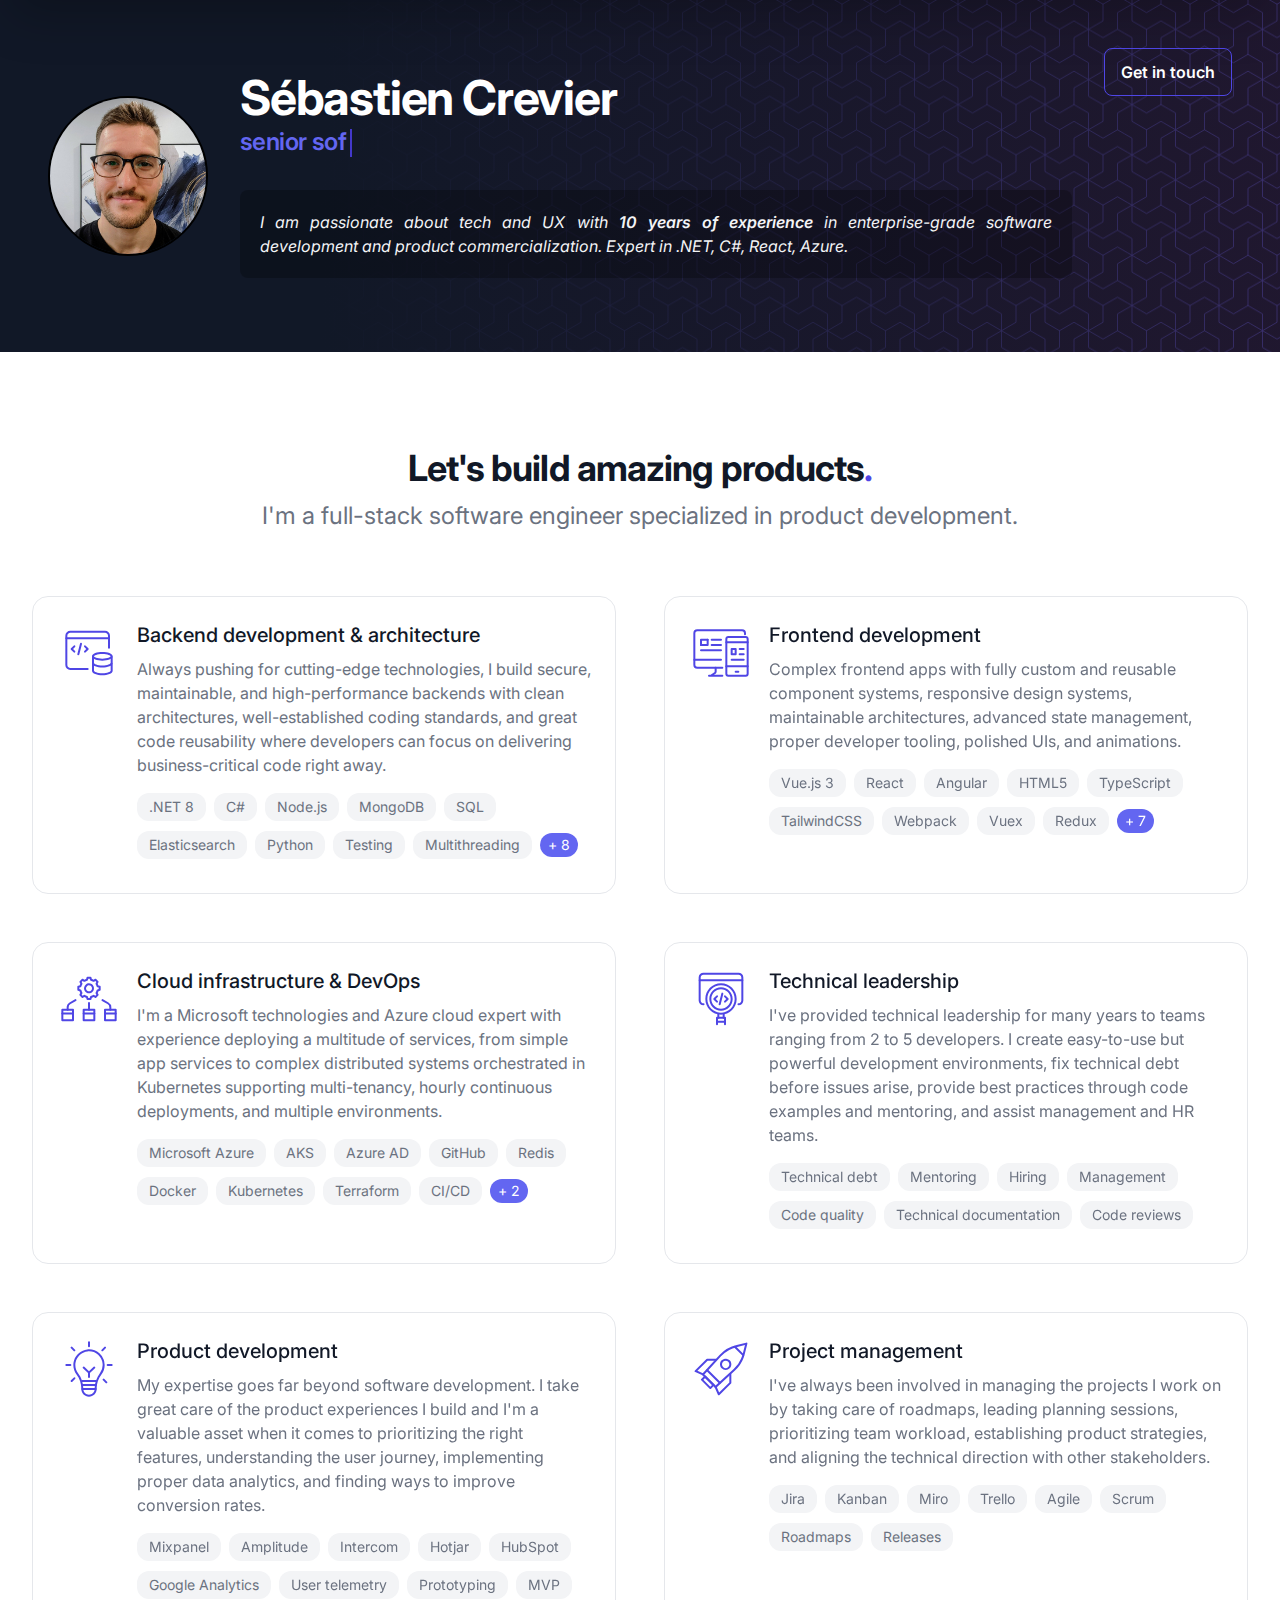
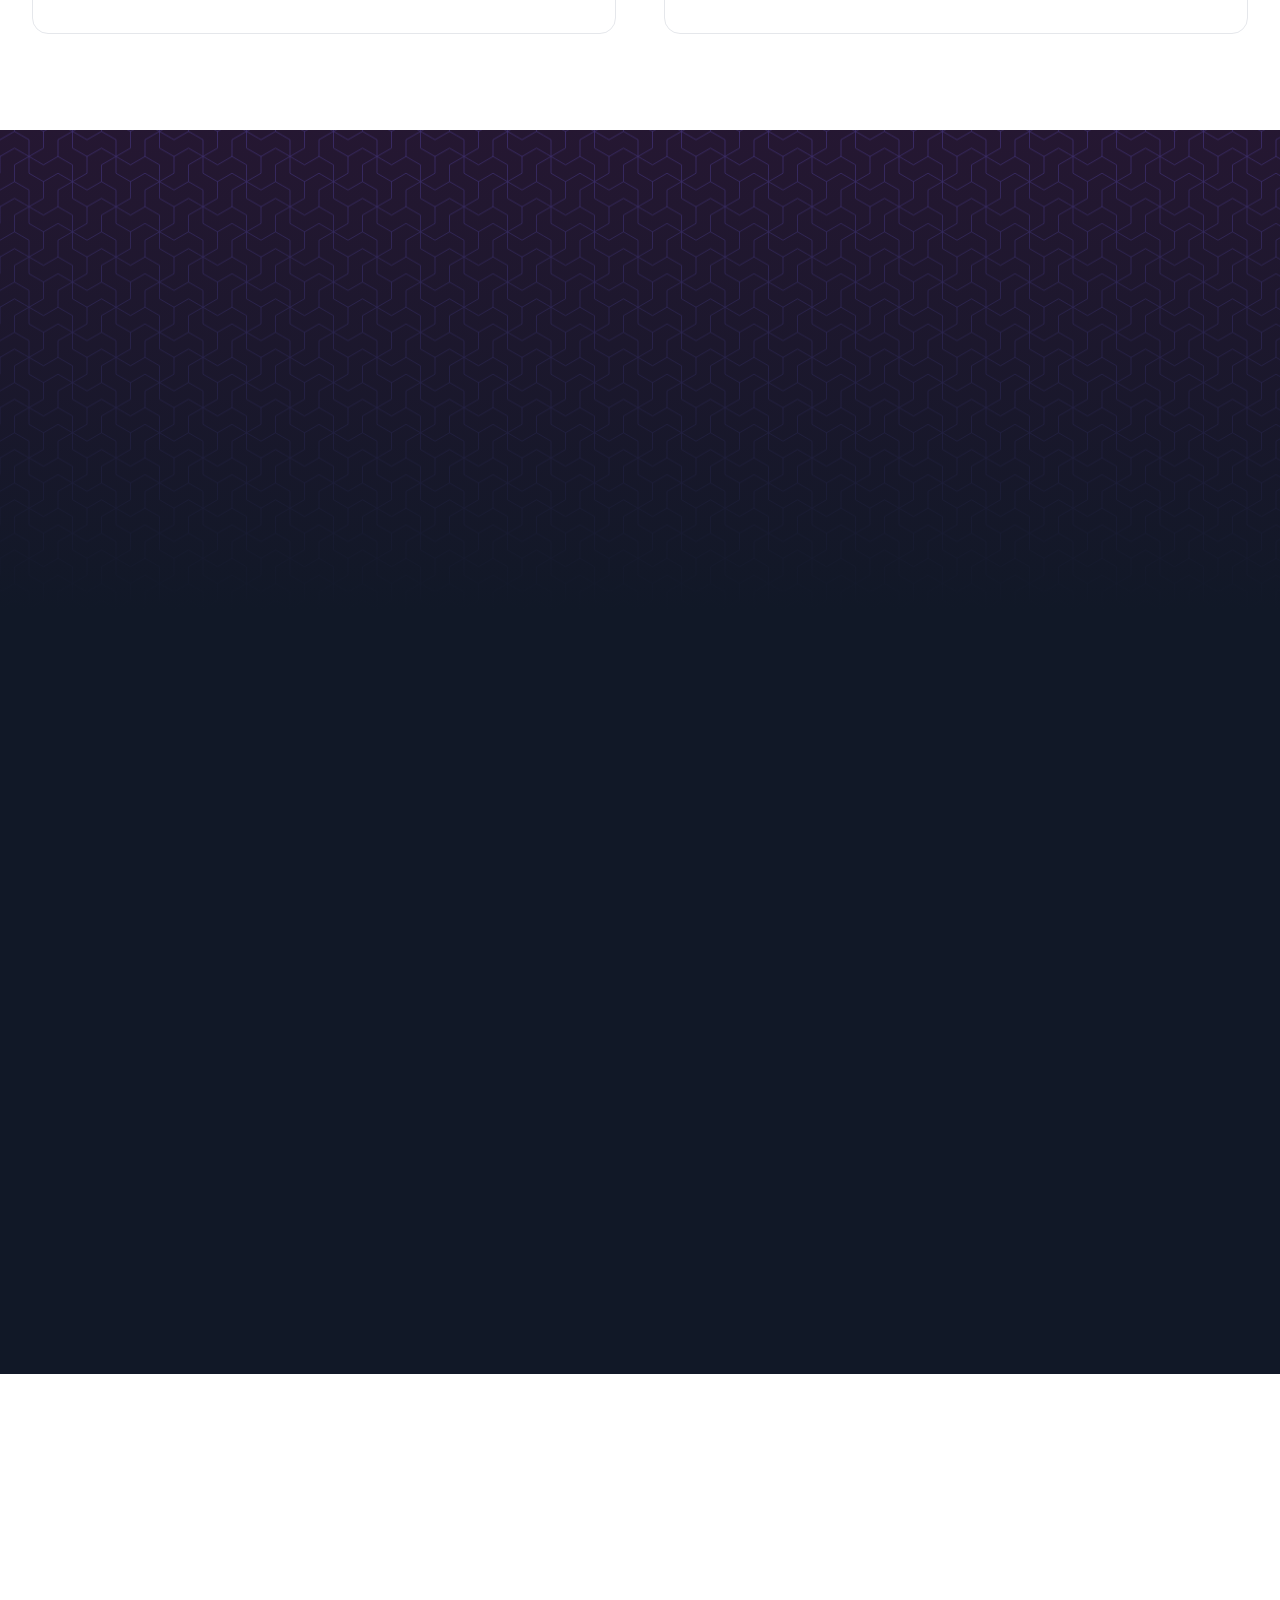
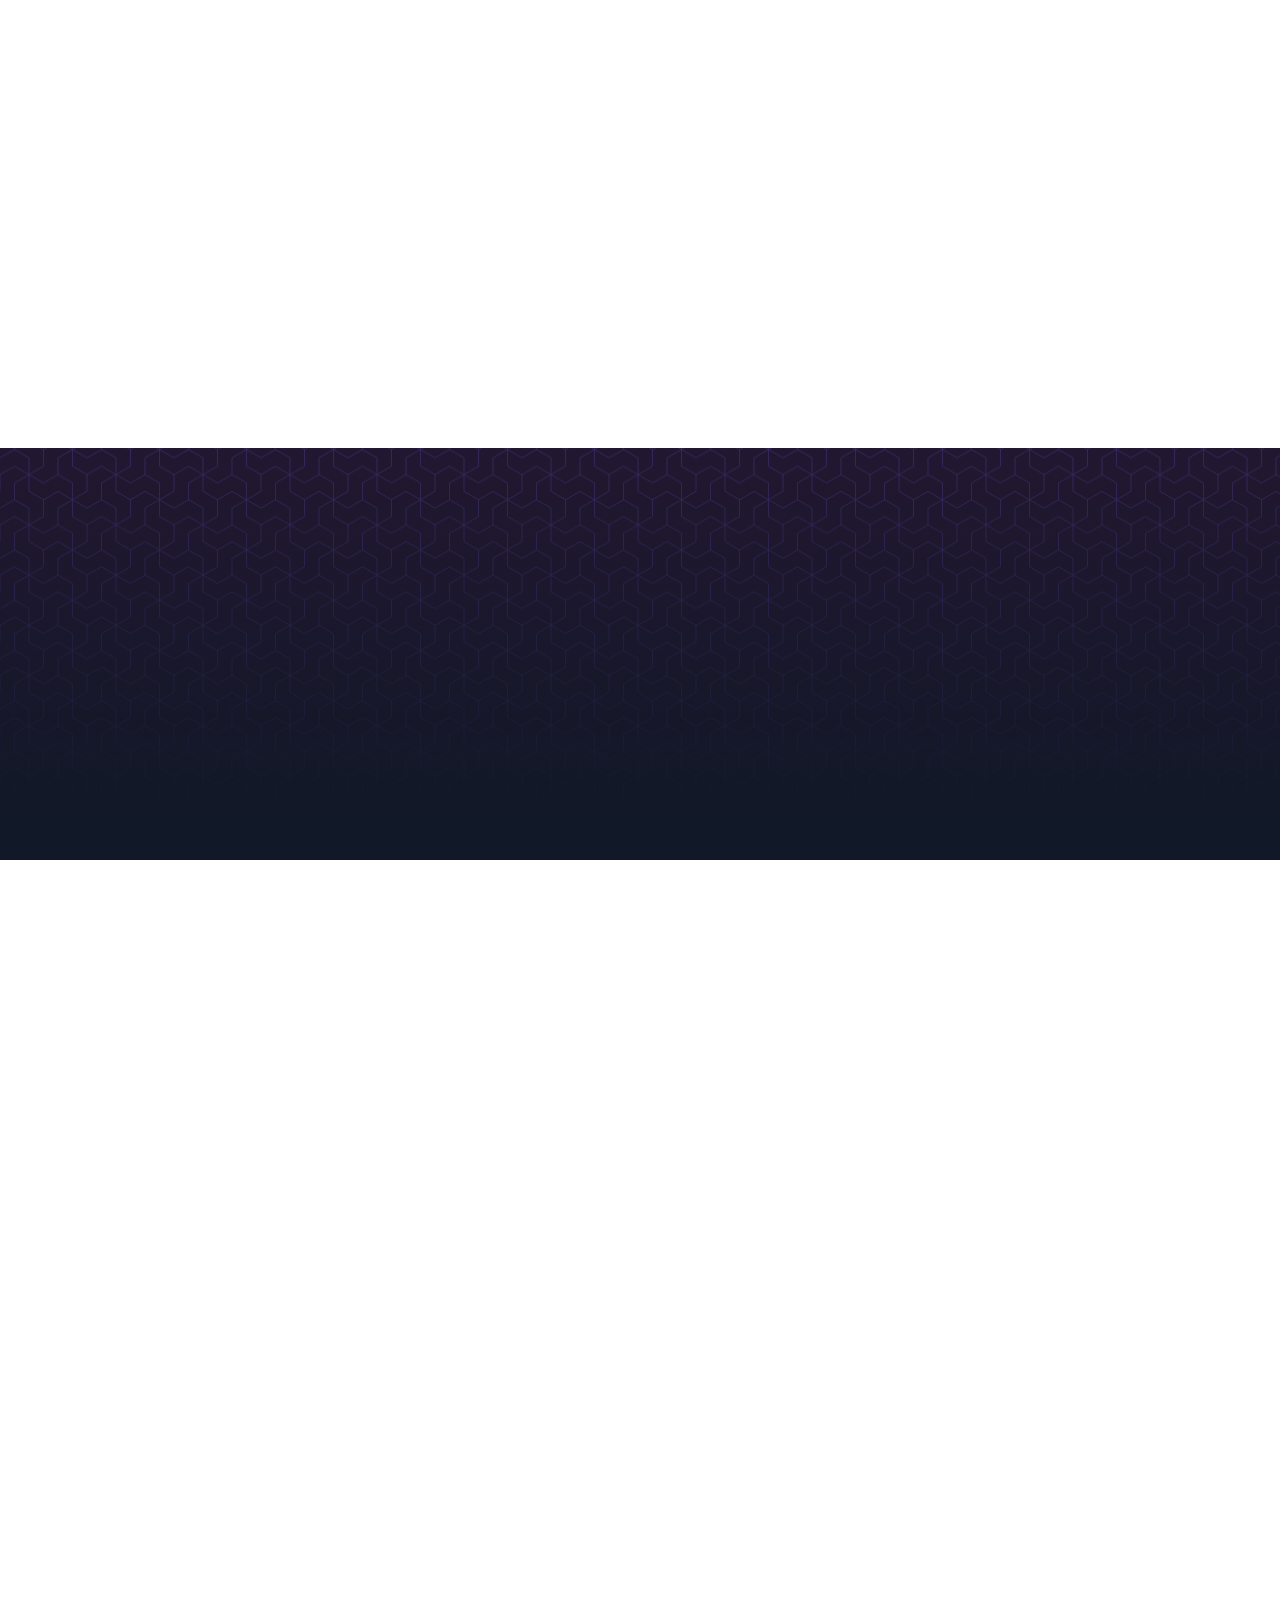
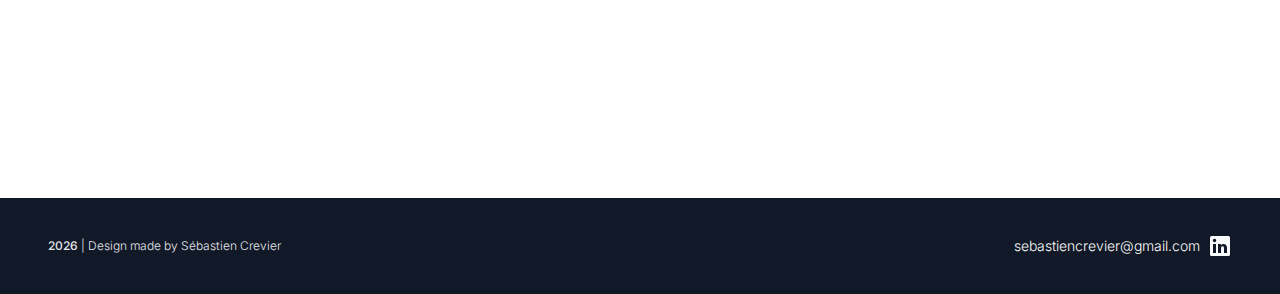
==== commit 8136e9df: "deployment" ====
--- a/index.html
+++ b/index.html
@@ -5,20 +5,20 @@
     <meta name="viewport" content="width=device-width,initial-scale=1">
     <meta name="generator" content="VuePress 2.0.0-beta.51">
     <link rel="preconnect" href="https://fonts.googleapis.com"><link rel="preconnect" href="https://fonts.gstatic.com" crossorigin><link rel="stylesheet" href="https://fonts.googleapis.com/css2?family=Inter:wght@300..700&display=swap"><link rel="apple-touch-icon" sizes="180x180" href="/apple-touch-icon.png?v=1"><link rel="icon" type="image/png" sizes="32x32" href="/favicon-32x32.png?v=1"><link rel="icon" type="image/png" sizes="16x16" href="/favicon-16x16.png?v=1"><link rel="manifest" href="/site.webmanifest?v=1"><link rel="mask-icon" href="/safari-pinned-tab.svg?v=1" color="#5bbad5"><link rel="shortcut icon" href="/favicon.ico?v=1"><meta name="msapplication-TileColor" content="#da532c"><meta name="theme-color" content="#ffffff"><meta property="og:url" content="https://sebastiencrevier.com"><meta property="og:title" content="Sébastien Crevier - Software Engineer & Product Development"><meta property="og:description" content="Full-stack software engineer and web architect specialized in product development and building enterprise-grade applications."><meta property="og:image" content="https://sebastiencrevier.com/favicon.png"><title>Sébastien Crevier - Software Engineer & Product Development</title><meta name="description" content="Full-stack software engineer and web architect specialized in product development and building enterprise-grade applications.">
-    <link rel="modulepreload" href="/assets/app.6d3b2633.js"><link rel="modulepreload" href="/assets/index.html.06f30b9c.js"><link rel="modulepreload" href="/assets/index.html.b552a117.js"><link rel="prefetch" href="/assets/404.html.fbc7345a.js"><link rel="prefetch" href="/assets/404.html.026f15b5.js">
-    <link rel="stylesheet" href="/assets/style.97625384.css">
+    <link rel="modulepreload" href="/assets/app.16cd447f.js"><link rel="modulepreload" href="/assets/index.html.4af248d3.js"><link rel="modulepreload" href="/assets/index.html.b552a117.js"><link rel="prefetch" href="/assets/404.html.fbc7345a.js"><link rel="prefetch" href="/assets/404.html.dd8cffac.js">
+    <link rel="stylesheet" href="/assets/style.ac30ef88.css">
   </head>
   <body>
     <div id="app"><!--[--><!--[--><!--[--><div><div class="_header_1bob6_11"><div class="_body_1bob6_23"><div class="_logo_1bob6_47"><div class="_profilePicture_1bob6_109"><img src="/assets/profile.40cbfd27.jpg" alt="Profile picture"></div></div><div><div class="_title_1bob6_29">Sébastien Crevier</div><div class="_subtitle_1bob6_35"><div class="is-typed"><!--[--><!--]--><span class="typed"></span><span class="cursor [object Object]"> </span></div></div><div class="_description_1bob6_125"> I am passionate about tech and UX with <b>10 years of experience</b> in enterprise-grade software development and product commercialization. Expert in .NET, C#, React, Azure. </div></div></div><div class="_actions_1bob6_53"><!-- <a href="/" :class="$style.languageLink" @click.prevent="toggleLanguage">FR</a> --><button class="_button_8876r_3 _outline_8876r_13 _contactButton_1bob6_73 _contactButton_1bob6_73" type="button"><!--[-->Get in touch<!--]--></button></div><div class="_background_1bob6_205"></div></div></div><div class="_stickyHeaderContainer_17tew_3"><div class="_stickyHeader_17tew_3"><div class="_header_1bob6_11 _small_1bob6_19"><div class="_body_1bob6_23"><div class="_logo_1bob6_47"><div class="_smallLogo_1bob6_185">_s</div></div><div><div class="_title_1bob6_29">Sébastien Crevier</div><div class="_subtitle_1bob6_35"><div class="is-typed"><!--[--><!--]--><span class="typed"></span><span class="cursor [object Object]"> </span></div></div><!----></div></div><div class="_actions_1bob6_53"><!-- <a href="/" :class="$style.languageLink" @click.prevent="toggleLanguage">FR</a> --><button class="_button_8876r_3 _outline_8876r_13 _contactButton_1bob6_73 _contactButton_1bob6_73" type="button"><!--[-->Get in touch<!--]--></button></div><!----></div></div></div><!--]--><div><div class="_wrapper_136dd_3"><div class="_container_136dd_9"><div class="_content_136dd_19"><div><div><!--[--><h1 class="_title_136dd_25"><!--[--><span>Let&#39;s build <br class="_linebreak_13t3f_3"> amazing products</span><!--]--><span class="text-indigo-600">.</span></h1><!--]--></div></div><div><div><!--[--><h3 class="_description_136dd_31">I&#39;m a full-stack software engineer specialized in product development.</h3><!--]--></div></div><div><div><!--[--><div class="_body_136dd_37"><!--[--><div class="_itemGrid_13t3f_13"><!--[--><div class="_item_13t3f_13"><div class="_icon_13t3f_37"><svg id="b" xmlns="http://www.w3.org/2000/svg" viewbox="0 0 48 48"><defs></defs><g id="d"><path class="f" d="M39 13.75H7a.75.75 0 0 1 0-1.5h32a.75.75 0 0 1 0 1.5ZM13 23.75a.747.747 0 0 1-.53-.22l-2-2a.75.75 0 0 1 0-1.06l2-2a.75.75 0 1 1 1.06 1.06L12.06 21l1.47 1.47a.75.75 0 0 1-.53 1.28ZM21 23.75a.75.75 0 0 1-.53-1.28L21.94 21l-1.47-1.47a.75.75 0 1 1 1.06-1.06l2 2a.75.75 0 0 1 0 1.06l-2 2a.747.747 0 0 1-.53.22ZM16.001 25.75a.75.75 0 0 1-.729-.932l2-8a.75.75 0 0 1 1.455.364l-2 8a.75.75 0 0 1-.726.568Z"></path><path class="f" d="M23 36.75H10A3.754 3.754 0 0 1 6.25 33V11A3.754 3.754 0 0 1 10 7.25h26A3.754 3.754 0 0 1 39.75 11v9a.75.75 0 0 1-1.5 0v-9c0-1.24-1.01-2.25-2.25-2.25H10c-1.24 0-2.25 1.01-2.25 2.25v22c0 1.24 1.01 2.25 2.25 2.25h13a.75.75 0 0 1 0 1.5Z"></path><path class="f" d="M34 29.75c-3.852 0-7.75-1.116-7.75-3.25s3.898-3.25 7.75-3.25 7.75 1.116 7.75 3.25-3.898 3.25-7.75 3.25Zm0-5c-4.124 0-6.25 1.227-6.25 1.75s2.126 1.75 6.25 1.75 6.25-1.227 6.25-1.75-2.126-1.75-6.25-1.75Z"></path><path class="f" d="M34 34.933c-3.852 0-7.75-1.15-7.75-3.347V27a.75.75 0 0 1 1.5 0v4.586c0 .651 2.373 1.847 6.25 1.847s6.25-1.196 6.25-1.847V27a.75.75 0 0 1 1.5 0v4.586c0 2.198-3.898 3.347-7.75 3.347Z"></path><path class="f" d="M34 40.75c-3.852 0-7.75-1.15-7.75-3.347V32a.75.75 0 0 1 1.5 0v5.403c0 .651 2.373 1.847 6.25 1.847s6.25-1.196 6.25-1.847V32a.75.75 0 0 1 1.5 0v5.403c0 2.198-3.898 3.347-7.75 3.347Z"></path></g></svg></div><div class="_body_13t3f_55"><div class="_title_13t3f_57">Backend development &amp; architecture</div><div class="_description_13t3f_63">Always pushing for cutting-edge technologies, I build secure, maintainable, and high-performance backends with clean architectures,
-      well-established coding standards, and great code reusability where developers can focus on delivering business-critical code right away.</div><div class="_tags_13t3f_71"><div><!--[--><a class="_container_h765e_3" href="https://www.google.com/search?q=.NET 8" target="_blank">.NET 8</a><a class="_container_h765e_3" href="https://www.google.com/search?q=C#" target="_blank">C#</a><a class="_container_h765e_3" href="https://www.google.com/search?q=Node.js" target="_blank">Node.js</a><a class="_container_h765e_3" href="https://www.google.com/search?q=MongoDB" target="_blank">MongoDB</a><a class="_container_h765e_3" href="https://www.google.com/search?q=SQL" target="_blank">SQL</a><a class="_container_h765e_3" href="https://www.google.com/search?q=Elasticsearch" target="_blank">Elasticsearch</a><a class="_container_h765e_3" href="https://www.google.com/search?q=Python" target="_blank">Python</a><a class="_container_h765e_3" href="https://www.google.com/search?q=Testing" target="_blank">Testing</a><a class="_container_h765e_3" href="https://www.google.com/search?q=Multithreading" target="_blank">Multithreading</a><!--]--><div class="_more_1t8qd_3">+ 8</div></div></div></div></div><div class="_item_13t3f_13"><div class="_icon_13t3f_37"><svg xmlns="http://www.w3.org/2000/svg" viewbox="0 0 48 48"><path d="M25 35.75H6.21a2.964 2.964 0 0 1-2.96-2.96V9.21a2.964 2.964 0 0 1 2.96-2.96h33.58a2.964 2.964 0 0 1 2.96 2.96V10a.75.75 0 0 1-1.5 0v-.79c0-.805-.655-1.46-1.46-1.46H6.21c-.805 0-1.46.655-1.46 1.46V32.79c0 .806.655 1.46 1.46 1.46H25a.75.75 0 0 1 0 1.5Z"></path><path class="f" d="M24 29.75H4a.75.75 0 0 1 0-1.5h20a.75.75 0 0 1 0 1.5ZM25 41.75H15a.75.75 0 0 1 0-1.5h10a.75.75 0 0 1 0 1.5Z"></path><path class="f" d="M17.229 41.309a.749.749 0 0 1-.434-1.364l2.198-1.55c.109-.077.26-.365.257-.763l-.005-2.63a.75.75 0 0 1 .748-.752h.002a.75.75 0 0 1 .75.748l.005 2.625c.008.836-.334 1.603-.891 1.997l-2.198 1.552a.755.755 0 0 1-.432.136ZM24 14.75h-7a.75.75 0 0 1 0-1.5h7a.75.75 0 0 1 0 1.5ZM24 18.75h-7a.75.75 0 0 1 0-1.5h7a.75.75 0 0 1 0 1.5ZM24 22.75H9a.75.75 0 0 1 0-1.5h15a.75.75 0 0 1 0 1.5ZM14 18.75H9a.75.75 0 0 1 0-1.5h4.25V14a.75.75 0 0 1 1.5 0v4a.75.75 0 0 1-.75.75Z"></path><path class="f" d="M9 18.75a.75.75 0 0 1-.75-.75v-4a.75.75 0 0 1 .75-.75h5a.75.75 0 0 1 0 1.5H9.75V18a.75.75 0 0 1-.75.75ZM42.568 41.75H29.432a2.184 2.184 0 0 1-2.182-2.182V13.432c0-1.204.979-2.182 2.182-2.182h13.136c1.203 0 2.182.979 2.182 2.182v26.136a2.184 2.184 0 0 1-2.182 2.182Zm-13.136-29a.682.682 0 0 0-.682.682v26.136c0 .376.306.682.682.682h13.136a.682.682 0 0 0 .682-.682V13.432a.682.682 0 0 0-.682-.682H29.432Z"></path><path class="f" d="M41 21.75h-3a.75.75 0 0 1 0-1.5h3a.75.75 0 0 1 0 1.5ZM41 25.75h-3a.75.75 0 0 1 0-1.5h3a.75.75 0 0 1 0 1.5ZM41 29.75h-9a.75.75 0 0 1 0-1.5h9a.75.75 0 0 1 0 1.5ZM35 25.75h-3a.75.75 0 0 1-.75-.75v-4a.75.75 0 0 1 .75-.75h3a.75.75 0 0 1 .75.75v4a.75.75 0 0 1-.75.75Zm-2.25-1.5h1.5v-2.5h-1.5v2.5ZM44 16.75H28a.75.75 0 0 1 0-1.5h16a.75.75 0 0 1 0 1.5ZM44 34.75H28a.75.75 0 0 1 0-1.5h16a.75.75 0 0 1 0 1.5ZM37 38.75h-2a.75.75 0 0 1 0-1.5h2a.75.75 0 0 1 0 1.5Z"></path></svg></div><div class="_body_13t3f_55"><div class="_title_13t3f_57">Frontend development</div><div class="_description_13t3f_63">Complex frontend apps with fully custom and reusable component systems, responsive design systems,
-      maintainable architectures, advanced state management, proper developer tooling, polished UIs, and animations.</div><div class="_tags_13t3f_71"><div><!--[--><a class="_container_h765e_3" href="https://www.google.com/search?q=Vue.js 3" target="_blank">Vue.js 3</a><a class="_container_h765e_3" href="https://www.google.com/search?q=React" target="_blank">React</a><a class="_container_h765e_3" href="https://www.google.com/search?q=Angular" target="_blank">Angular</a><a class="_container_h765e_3" href="https://www.google.com/search?q=HTML5" target="_blank">HTML5</a><a class="_container_h765e_3" href="https://www.google.com/search?q=TypeScript" target="_blank">TypeScript</a><a class="_container_h765e_3" href="https://www.google.com/search?q=TailwindCSS" target="_blank">TailwindCSS</a><a class="_container_h765e_3" href="https://www.google.com/search?q=Webpack" target="_blank">Webpack</a><a class="_container_h765e_3" href="https://www.google.com/search?q=Vuex" target="_blank">Vuex</a><a class="_container_h765e_3" href="https://www.google.com/search?q=Redux" target="_blank">Redux</a><!--]--><div class="_more_1t8qd_3">+ 7</div></div></div></div></div><div class="_item_13t3f_13"><div class="_icon_13t3f_37"><svg xmlns="http://www.w3.org/2000/svg" viewbox="0 0 48 48"><path class="f" d="M12 35.66H4a.75.75 0 0 1 0-1.5h8a.75.75 0 0 1 0 1.5Z"></path><path class="f" d="M12 40.75H4a.75.75 0 0 1-.75-.75v-8a.75.75 0 0 1 .75-.75h8a.75.75 0 0 1 .75.75v8a.75.75 0 0 1-.75.75Zm-7.25-1.5h6.5v-6.5h-6.5v6.5ZM28 35.66h-8a.75.75 0 0 1 0-1.5h8a.75.75 0 0 1 0 1.5Z"></path><path class="f" d="M28 40.75h-8a.75.75 0 0 1-.75-.75v-8a.75.75 0 0 1 .75-.75h8a.75.75 0 0 1 .75.75v8a.75.75 0 0 1-.75.75Zm-7.25-1.5h6.5v-6.5h-6.5v6.5ZM44 35.66h-8a.75.75 0 0 1 0-1.5h8a.75.75 0 0 1 0 1.5Z"></path><path class="f" d="M44 40.75h-8a.75.75 0 0 1-.75-.75v-8a.75.75 0 0 1 .75-.75h8a.75.75 0 0 1 .75.75v8a.75.75 0 0 1-.75.75Zm-7.25-1.5h6.5v-6.5h-6.5v6.5ZM24 32.75a.75.75 0 0 1-.75-.75v-5a.75.75 0 0 1 1.5 0v5a.75.75 0 0 1-.75.75ZM8 32.75a.75.75 0 0 1-.75-.75v-1.757c0-1.532.829-2.954 2.162-3.71l4.097-2.321a.749.749 0 1 1 .74 1.305l-4.098 2.32a2.77 2.77 0 0 0-1.401 2.406V32a.75.75 0 0 1-.75.75Z"></path><path class="f" d="M40 32.75a.75.75 0 0 1-.75-.75v-1.757a2.77 2.77 0 0 0-1.401-2.405l-4.097-2.321a.75.75 0 1 1 .74-1.305l4.096 2.321a4.272 4.272 0 0 1 2.162 3.71V32a.75.75 0 0 1-.75.75ZM24.143 19.769c-1.603 0-2.987-.885-3.582-2.32-.638-1.537-.191-3.266 1.136-4.407a3.235 3.235 0 0 1 1.845-.766c1.757-.13 3.285.773 3.922 2.31.637 1.535.19 3.265-1.137 4.405a3.231 3.231 0 0 1-1.845.765 4.422 4.422 0 0 1-.34.013Zm-.25-6.006c-.076 0-.155.003-.236.01-.36.027-.708.172-.982.407-1.003.862-1.035 1.957-.73 2.694.307.736 1.103 1.497 2.422 1.386h.001c.36-.028.708-.172.982-.407 1.003-.862 1.034-1.957.729-2.693-.287-.692-1.007-1.397-2.185-1.397Z"></path><path class="f" d="M25.125 24.75h-2.25a.75.75 0 0 1-.728-.566l-.276-1.094a7.385 7.385 0 0 1-1.378-.573l-.97.58a.753.753 0 0 1-.915-.115l-1.591-1.59a.75.75 0 0 1-.114-.916l.58-.968a7.36 7.36 0 0 1-.574-1.38l-1.093-.276a.751.751 0 0 1-.566-.727v-2.25c0-.344.233-.643.566-.728l1.093-.276a7.36 7.36 0 0 1 .573-1.379l-.579-.969a.75.75 0 0 1 .114-.915l1.591-1.592a.749.749 0 0 1 .915-.113l.97.58c.44-.238.9-.43 1.378-.573l.276-1.094a.75.75 0 0 1 .727-.566h2.251a.75.75 0 0 1 .727.566l.277 1.094a7.38 7.38 0 0 1 1.378.572l.97-.579a.749.749 0 0 1 .914.113l1.592 1.592a.75.75 0 0 1 .114.915l-.58.97c.238.44.43.9.573 1.378l1.094.276a.751.751 0 0 1 .566.728v2.25a.751.751 0 0 1-.566.727l-1.094.277a7.36 7.36 0 0 1-.573 1.379l.58.968a.75.75 0 0 1-.114.915l-1.592 1.591a.752.752 0 0 1-.914.115l-.97-.58c-.44.238-.901.43-1.378.573l-.277 1.094a.75.75 0 0 1-.727.566Zm-1.667-1.5h1.083l.242-.955a.75.75 0 0 1 .557-.547 5.839 5.839 0 0 0 1.776-.737.751.751 0 0 1 .78-.008l.848.506.765-.765-.506-.847a.751.751 0 0 1 .008-.782c.344-.55.591-1.147.737-1.775a.751.751 0 0 1 .547-.558l.955-.24v-1.083l-.955-.241a.751.751 0 0 1-.547-.558 5.836 5.836 0 0 0-.737-1.775.751.751 0 0 1-.008-.782l.506-.847-.765-.766-.847.506a.75.75 0 0 1-.781-.007 5.836 5.836 0 0 0-1.776-.737.75.75 0 0 1-.557-.547l-.242-.955h-1.083l-.24.955a.75.75 0 0 1-.558.547 5.839 5.839 0 0 0-1.776.737.75.75 0 0 1-.781.007l-.847-.506-.765.766.506.847a.751.751 0 0 1-.008.782 5.833 5.833 0 0 0-.737 1.775.751.751 0 0 1-.547.558l-.955.241v1.082l.955.241c.272.07.483.284.547.558.146.628.393 1.225.737 1.775.149.24.152.541.008.782l-.506.847.765.765.847-.506a.751.751 0 0 1 .781.008c.551.343 1.148.591 1.776.737a.75.75 0 0 1 .557.547l.241.955Z"></path></svg></div><div class="_body_13t3f_55"><div class="_title_13t3f_57">Cloud infrastructure &amp; DevOps</div><div class="_description_13t3f_63">I&#39;m a Microsoft technologies and Azure cloud expert with experience deploying a multitude of services, from simple app services
-      to complex distributed systems orchestrated in Kubernetes supporting multi-tenancy, hourly continuous deployments, and multiple environments.</div><div class="_tags_13t3f_71"><div><!--[--><a class="_container_h765e_3" href="https://www.google.com/search?q=Microsoft Azure" target="_blank">Microsoft Azure</a><a class="_container_h765e_3" href="https://www.google.com/search?q=AKS" target="_blank">AKS</a><a class="_container_h765e_3" href="https://www.google.com/search?q=Azure AD" target="_blank">Azure AD</a><a class="_container_h765e_3" href="https://www.google.com/search?q=GitHub" target="_blank">GitHub</a><a class="_container_h765e_3" href="https://www.google.com/search?q=Redis" target="_blank">Redis</a><a class="_container_h765e_3" href="https://www.google.com/search?q=Docker" target="_blank">Docker</a><a class="_container_h765e_3" href="https://www.google.com/search?q=Kubernetes" target="_blank">Kubernetes</a><a class="_container_h765e_3" href="https://www.google.com/search?q=Terraform" target="_blank">Terraform</a><a class="_container_h765e_3" href="https://www.google.com/search?q=CI/CD" target="_blank">CI/CD</a><!--]--><div class="_more_1t8qd_3">+ 2</div></div></div></div></div><div class="_item_13t3f_13"><div class="_icon_13t3f_37"><svg id="b" xmlns="http://www.w3.org/2000/svg" viewbox="0 0 48 48"><defs></defs><g id="d"><path class="f" d="M24 35.75c-6.479 0-11.75-5.271-11.75-11.75S17.521 12.25 24 12.25 35.75 17.521 35.75 24 30.479 35.75 24 35.75Zm0-22c-5.652 0-10.25 4.598-10.25 10.25S18.348 34.25 24 34.25 34.25 29.652 34.25 24 29.652 13.75 24 13.75Z"></path><path class="f" d="M24 32.75c-4.825 0-8.75-3.925-8.75-8.75s3.925-8.75 8.75-8.75 8.75 3.925 8.75 8.75-3.925 8.75-8.75 8.75Zm0-16c-3.998 0-7.25 3.252-7.25 7.25s3.252 7.25 7.25 7.25 7.25-3.252 7.25-7.25-3.252-7.25-7.25-7.25ZM27 43.75a.75.75 0 0 1-.75-.75v-4.25h-4.5V43a.75.75 0 0 1-1.5 0v-5a.75.75 0 0 1 .75-.75h6a.75.75 0 0 1 .75.75v5a.75.75 0 0 1-.75.75Z"></path><path class="f" d="M27 41.75h-6a.75.75 0 0 1 0-1.5h6a.75.75 0 0 1 0 1.5ZM22 38.75a.75.75 0 0 1-.75-.75v-3a.75.75 0 0 1 1.5 0v3a.75.75 0 0 1-.75.75ZM26 38.75a.75.75 0 0 1-.75-.75v-3a.75.75 0 0 1 1.5 0v3a.75.75 0 0 1-.75.75ZM40 10.75H8a.75.75 0 0 1 0-1.5h32a.75.75 0 0 1 0 1.5Z"></path><path class="f" d="M37.109 28.75a.75.75 0 0 1 0-1.5c1.18 0 2.141-.96 2.141-2.14V7.89c0-1.18-.96-2.14-2.141-2.14H10.89c-1.18 0-2.141.96-2.141 2.14v17.22c0 1.18.96 2.14 2.141 2.14a.75.75 0 0 1 0 1.5 3.645 3.645 0 0 1-3.641-3.64V7.89a3.645 3.645 0 0 1 3.641-3.64H37.11a3.645 3.645 0 0 1 3.641 3.64v17.22a3.645 3.645 0 0 1-3.641 3.64Z"></path><path class="f" d="M21 26.75a.748.748 0 0 1-.53-.22l-2-2a.75.75 0 0 1 0-1.06l2-2a.75.75 0 1 1 1.06 1.06L20.06 24l1.47 1.47a.75.75 0 0 1-.53 1.28ZM27 26.75a.75.75 0 0 1-.53-1.28L27.94 24l-1.47-1.47a.75.75 0 1 1 1.06-1.06l2 2a.75.75 0 0 1 0 1.06l-2 2a.748.748 0 0 1-.53.22ZM23 28.75a.75.75 0 0 1-.728-.932l2-8a.75.75 0 1 1 1.455.363l-2 8a.75.75 0 0 1-.727.569Z"></path></g></svg></div><div class="_body_13t3f_55"><div class="_title_13t3f_57">Technical leadership</div><div class="_description_13t3f_63">I&#39;ve provided technical leadership for many years to teams ranging from 2 to 5 developers. I create easy-to-use but powerful
+      well-established coding standards, and great code reusability where developers can focus on delivering business-critical code right away.</div><div class="_tags_13t3f_71"><div><!--[--><a class="_container_h765e_3" href="https://www.google.com/search?q=.NET 8" target="_blank">.NET 8</a><a class="_container_h765e_3" href="https://www.google.com/search?q=C#" target="_blank">C#</a><a class="_container_h765e_3" href="https://www.google.com/search?q=Node.js" target="_blank">Node.js</a><a class="_container_h765e_3" href="https://www.google.com/search?q=MongoDB" target="_blank">MongoDB</a><a class="_container_h765e_3" href="https://www.google.com/search?q=SQL" target="_blank">SQL</a><a class="_container_h765e_3" href="https://www.google.com/search?q=Elasticsearch" target="_blank">Elasticsearch</a><a class="_container_h765e_3" href="https://www.google.com/search?q=Python" target="_blank">Python</a><a class="_container_h765e_3" href="https://www.google.com/search?q=Testing" target="_blank">Testing</a><a class="_container_h765e_3" href="https://www.google.com/search?q=Multithreading" target="_blank">Multithreading</a><!--]--><div class="_more_1h7x8_3">+ 8</div></div></div></div></div><div class="_item_13t3f_13"><div class="_icon_13t3f_37"><svg xmlns="http://www.w3.org/2000/svg" viewbox="0 0 48 48"><path d="M25 35.75H6.21a2.964 2.964 0 0 1-2.96-2.96V9.21a2.964 2.964 0 0 1 2.96-2.96h33.58a2.964 2.964 0 0 1 2.96 2.96V10a.75.75 0 0 1-1.5 0v-.79c0-.805-.655-1.46-1.46-1.46H6.21c-.805 0-1.46.655-1.46 1.46V32.79c0 .806.655 1.46 1.46 1.46H25a.75.75 0 0 1 0 1.5Z"></path><path class="f" d="M24 29.75H4a.75.75 0 0 1 0-1.5h20a.75.75 0 0 1 0 1.5ZM25 41.75H15a.75.75 0 0 1 0-1.5h10a.75.75 0 0 1 0 1.5Z"></path><path class="f" d="M17.229 41.309a.749.749 0 0 1-.434-1.364l2.198-1.55c.109-.077.26-.365.257-.763l-.005-2.63a.75.75 0 0 1 .748-.752h.002a.75.75 0 0 1 .75.748l.005 2.625c.008.836-.334 1.603-.891 1.997l-2.198 1.552a.755.755 0 0 1-.432.136ZM24 14.75h-7a.75.75 0 0 1 0-1.5h7a.75.75 0 0 1 0 1.5ZM24 18.75h-7a.75.75 0 0 1 0-1.5h7a.75.75 0 0 1 0 1.5ZM24 22.75H9a.75.75 0 0 1 0-1.5h15a.75.75 0 0 1 0 1.5ZM14 18.75H9a.75.75 0 0 1 0-1.5h4.25V14a.75.75 0 0 1 1.5 0v4a.75.75 0 0 1-.75.75Z"></path><path class="f" d="M9 18.75a.75.75 0 0 1-.75-.75v-4a.75.75 0 0 1 .75-.75h5a.75.75 0 0 1 0 1.5H9.75V18a.75.75 0 0 1-.75.75ZM42.568 41.75H29.432a2.184 2.184 0 0 1-2.182-2.182V13.432c0-1.204.979-2.182 2.182-2.182h13.136c1.203 0 2.182.979 2.182 2.182v26.136a2.184 2.184 0 0 1-2.182 2.182Zm-13.136-29a.682.682 0 0 0-.682.682v26.136c0 .376.306.682.682.682h13.136a.682.682 0 0 0 .682-.682V13.432a.682.682 0 0 0-.682-.682H29.432Z"></path><path class="f" d="M41 21.75h-3a.75.75 0 0 1 0-1.5h3a.75.75 0 0 1 0 1.5ZM41 25.75h-3a.75.75 0 0 1 0-1.5h3a.75.75 0 0 1 0 1.5ZM41 29.75h-9a.75.75 0 0 1 0-1.5h9a.75.75 0 0 1 0 1.5ZM35 25.75h-3a.75.75 0 0 1-.75-.75v-4a.75.75 0 0 1 .75-.75h3a.75.75 0 0 1 .75.75v4a.75.75 0 0 1-.75.75Zm-2.25-1.5h1.5v-2.5h-1.5v2.5ZM44 16.75H28a.75.75 0 0 1 0-1.5h16a.75.75 0 0 1 0 1.5ZM44 34.75H28a.75.75 0 0 1 0-1.5h16a.75.75 0 0 1 0 1.5ZM37 38.75h-2a.75.75 0 0 1 0-1.5h2a.75.75 0 0 1 0 1.5Z"></path></svg></div><div class="_body_13t3f_55"><div class="_title_13t3f_57">Frontend development</div><div class="_description_13t3f_63">Complex frontend apps with fully custom and reusable component systems, responsive design systems,
+      maintainable architectures, advanced state management, proper developer tooling, polished UIs, and animations.</div><div class="_tags_13t3f_71"><div><!--[--><a class="_container_h765e_3" href="https://www.google.com/search?q=Vue.js 3" target="_blank">Vue.js 3</a><a class="_container_h765e_3" href="https://www.google.com/search?q=React" target="_blank">React</a><a class="_container_h765e_3" href="https://www.google.com/search?q=Angular" target="_blank">Angular</a><a class="_container_h765e_3" href="https://www.google.com/search?q=HTML5" target="_blank">HTML5</a><a class="_container_h765e_3" href="https://www.google.com/search?q=TypeScript" target="_blank">TypeScript</a><a class="_container_h765e_3" href="https://www.google.com/search?q=TailwindCSS" target="_blank">TailwindCSS</a><a class="_container_h765e_3" href="https://www.google.com/search?q=Webpack" target="_blank">Webpack</a><a class="_container_h765e_3" href="https://www.google.com/search?q=Vuex" target="_blank">Vuex</a><a class="_container_h765e_3" href="https://www.google.com/search?q=Redux" target="_blank">Redux</a><!--]--><div class="_more_1h7x8_3">+ 7</div></div></div></div></div><div class="_item_13t3f_13"><div class="_icon_13t3f_37"><svg xmlns="http://www.w3.org/2000/svg" viewbox="0 0 48 48"><path class="f" d="M12 35.66H4a.75.75 0 0 1 0-1.5h8a.75.75 0 0 1 0 1.5Z"></path><path class="f" d="M12 40.75H4a.75.75 0 0 1-.75-.75v-8a.75.75 0 0 1 .75-.75h8a.75.75 0 0 1 .75.75v8a.75.75 0 0 1-.75.75Zm-7.25-1.5h6.5v-6.5h-6.5v6.5ZM28 35.66h-8a.75.75 0 0 1 0-1.5h8a.75.75 0 0 1 0 1.5Z"></path><path class="f" d="M28 40.75h-8a.75.75 0 0 1-.75-.75v-8a.75.75 0 0 1 .75-.75h8a.75.75 0 0 1 .75.75v8a.75.75 0 0 1-.75.75Zm-7.25-1.5h6.5v-6.5h-6.5v6.5ZM44 35.66h-8a.75.75 0 0 1 0-1.5h8a.75.75 0 0 1 0 1.5Z"></path><path class="f" d="M44 40.75h-8a.75.75 0 0 1-.75-.75v-8a.75.75 0 0 1 .75-.75h8a.75.75 0 0 1 .75.75v8a.75.75 0 0 1-.75.75Zm-7.25-1.5h6.5v-6.5h-6.5v6.5ZM24 32.75a.75.75 0 0 1-.75-.75v-5a.75.75 0 0 1 1.5 0v5a.75.75 0 0 1-.75.75ZM8 32.75a.75.75 0 0 1-.75-.75v-1.757c0-1.532.829-2.954 2.162-3.71l4.097-2.321a.749.749 0 1 1 .74 1.305l-4.098 2.32a2.77 2.77 0 0 0-1.401 2.406V32a.75.75 0 0 1-.75.75Z"></path><path class="f" d="M40 32.75a.75.75 0 0 1-.75-.75v-1.757a2.77 2.77 0 0 0-1.401-2.405l-4.097-2.321a.75.75 0 1 1 .74-1.305l4.096 2.321a4.272 4.272 0 0 1 2.162 3.71V32a.75.75 0 0 1-.75.75ZM24.143 19.769c-1.603 0-2.987-.885-3.582-2.32-.638-1.537-.191-3.266 1.136-4.407a3.235 3.235 0 0 1 1.845-.766c1.757-.13 3.285.773 3.922 2.31.637 1.535.19 3.265-1.137 4.405a3.231 3.231 0 0 1-1.845.765 4.422 4.422 0 0 1-.34.013Zm-.25-6.006c-.076 0-.155.003-.236.01-.36.027-.708.172-.982.407-1.003.862-1.035 1.957-.73 2.694.307.736 1.103 1.497 2.422 1.386h.001c.36-.028.708-.172.982-.407 1.003-.862 1.034-1.957.729-2.693-.287-.692-1.007-1.397-2.185-1.397Z"></path><path class="f" d="M25.125 24.75h-2.25a.75.75 0 0 1-.728-.566l-.276-1.094a7.385 7.385 0 0 1-1.378-.573l-.97.58a.753.753 0 0 1-.915-.115l-1.591-1.59a.75.75 0 0 1-.114-.916l.58-.968a7.36 7.36 0 0 1-.574-1.38l-1.093-.276a.751.751 0 0 1-.566-.727v-2.25c0-.344.233-.643.566-.728l1.093-.276a7.36 7.36 0 0 1 .573-1.379l-.579-.969a.75.75 0 0 1 .114-.915l1.591-1.592a.749.749 0 0 1 .915-.113l.97.58c.44-.238.9-.43 1.378-.573l.276-1.094a.75.75 0 0 1 .727-.566h2.251a.75.75 0 0 1 .727.566l.277 1.094a7.38 7.38 0 0 1 1.378.572l.97-.579a.749.749 0 0 1 .914.113l1.592 1.592a.75.75 0 0 1 .114.915l-.58.97c.238.44.43.9.573 1.378l1.094.276a.751.751 0 0 1 .566.728v2.25a.751.751 0 0 1-.566.727l-1.094.277a7.36 7.36 0 0 1-.573 1.379l.58.968a.75.75 0 0 1-.114.915l-1.592 1.591a.752.752 0 0 1-.914.115l-.97-.58c-.44.238-.901.43-1.378.573l-.277 1.094a.75.75 0 0 1-.727.566Zm-1.667-1.5h1.083l.242-.955a.75.75 0 0 1 .557-.547 5.839 5.839 0 0 0 1.776-.737.751.751 0 0 1 .78-.008l.848.506.765-.765-.506-.847a.751.751 0 0 1 .008-.782c.344-.55.591-1.147.737-1.775a.751.751 0 0 1 .547-.558l.955-.24v-1.083l-.955-.241a.751.751 0 0 1-.547-.558 5.836 5.836 0 0 0-.737-1.775.751.751 0 0 1-.008-.782l.506-.847-.765-.766-.847.506a.75.75 0 0 1-.781-.007 5.836 5.836 0 0 0-1.776-.737.75.75 0 0 1-.557-.547l-.242-.955h-1.083l-.24.955a.75.75 0 0 1-.558.547 5.839 5.839 0 0 0-1.776.737.75.75 0 0 1-.781.007l-.847-.506-.765.766.506.847a.751.751 0 0 1-.008.782 5.833 5.833 0 0 0-.737 1.775.751.751 0 0 1-.547.558l-.955.241v1.082l.955.241c.272.07.483.284.547.558.146.628.393 1.225.737 1.775.149.24.152.541.008.782l-.506.847.765.765.847-.506a.751.751 0 0 1 .781.008c.551.343 1.148.591 1.776.737a.75.75 0 0 1 .557.547l.241.955Z"></path></svg></div><div class="_body_13t3f_55"><div class="_title_13t3f_57">Cloud infrastructure &amp; DevOps</div><div class="_description_13t3f_63">I&#39;m a Microsoft technologies and Azure cloud expert with experience deploying a multitude of services, from simple app services
+      to complex distributed systems orchestrated in Kubernetes supporting multi-tenancy, hourly continuous deployments, and multiple environments.</div><div class="_tags_13t3f_71"><div><!--[--><a class="_container_h765e_3" href="https://www.google.com/search?q=Microsoft Azure" target="_blank">Microsoft Azure</a><a class="_container_h765e_3" href="https://www.google.com/search?q=AKS" target="_blank">AKS</a><a class="_container_h765e_3" href="https://www.google.com/search?q=Azure AD" target="_blank">Azure AD</a><a class="_container_h765e_3" href="https://www.google.com/search?q=GitHub" target="_blank">GitHub</a><a class="_container_h765e_3" href="https://www.google.com/search?q=Redis" target="_blank">Redis</a><a class="_container_h765e_3" href="https://www.google.com/search?q=Docker" target="_blank">Docker</a><a class="_container_h765e_3" href="https://www.google.com/search?q=Kubernetes" target="_blank">Kubernetes</a><a class="_container_h765e_3" href="https://www.google.com/search?q=Terraform" target="_blank">Terraform</a><a class="_container_h765e_3" href="https://www.google.com/search?q=CI/CD" target="_blank">CI/CD</a><!--]--><div class="_more_1h7x8_3">+ 2</div></div></div></div></div><div class="_item_13t3f_13"><div class="_icon_13t3f_37"><svg id="b" xmlns="http://www.w3.org/2000/svg" viewbox="0 0 48 48"><defs></defs><g id="d"><path class="f" d="M24 35.75c-6.479 0-11.75-5.271-11.75-11.75S17.521 12.25 24 12.25 35.75 17.521 35.75 24 30.479 35.75 24 35.75Zm0-22c-5.652 0-10.25 4.598-10.25 10.25S18.348 34.25 24 34.25 34.25 29.652 34.25 24 29.652 13.75 24 13.75Z"></path><path class="f" d="M24 32.75c-4.825 0-8.75-3.925-8.75-8.75s3.925-8.75 8.75-8.75 8.75 3.925 8.75 8.75-3.925 8.75-8.75 8.75Zm0-16c-3.998 0-7.25 3.252-7.25 7.25s3.252 7.25 7.25 7.25 7.25-3.252 7.25-7.25-3.252-7.25-7.25-7.25ZM27 43.75a.75.75 0 0 1-.75-.75v-4.25h-4.5V43a.75.75 0 0 1-1.5 0v-5a.75.75 0 0 1 .75-.75h6a.75.75 0 0 1 .75.75v5a.75.75 0 0 1-.75.75Z"></path><path class="f" d="M27 41.75h-6a.75.75 0 0 1 0-1.5h6a.75.75 0 0 1 0 1.5ZM22 38.75a.75.75 0 0 1-.75-.75v-3a.75.75 0 0 1 1.5 0v3a.75.75 0 0 1-.75.75ZM26 38.75a.75.75 0 0 1-.75-.75v-3a.75.75 0 0 1 1.5 0v3a.75.75 0 0 1-.75.75ZM40 10.75H8a.75.75 0 0 1 0-1.5h32a.75.75 0 0 1 0 1.5Z"></path><path class="f" d="M37.109 28.75a.75.75 0 0 1 0-1.5c1.18 0 2.141-.96 2.141-2.14V7.89c0-1.18-.96-2.14-2.141-2.14H10.89c-1.18 0-2.141.96-2.141 2.14v17.22c0 1.18.96 2.14 2.141 2.14a.75.75 0 0 1 0 1.5 3.645 3.645 0 0 1-3.641-3.64V7.89a3.645 3.645 0 0 1 3.641-3.64H37.11a3.645 3.645 0 0 1 3.641 3.64v17.22a3.645 3.645 0 0 1-3.641 3.64Z"></path><path class="f" d="M21 26.75a.748.748 0 0 1-.53-.22l-2-2a.75.75 0 0 1 0-1.06l2-2a.75.75 0 1 1 1.06 1.06L20.06 24l1.47 1.47a.75.75 0 0 1-.53 1.28ZM27 26.75a.75.75 0 0 1-.53-1.28L27.94 24l-1.47-1.47a.75.75 0 1 1 1.06-1.06l2 2a.75.75 0 0 1 0 1.06l-2 2a.748.748 0 0 1-.53.22ZM23 28.75a.75.75 0 0 1-.728-.932l2-8a.75.75 0 1 1 1.455.363l-2 8a.75.75 0 0 1-.727.569Z"></path></g></svg></div><div class="_body_13t3f_55"><div class="_title_13t3f_57">Technical leadership</div><div class="_description_13t3f_63">I&#39;ve provided technical leadership for many years to teams ranging from 2 to 5 developers. I create easy-to-use but powerful
       development environments, fix technical debt before issues arise, provide best practices through code examples and mentoring, and assist
       management and HR teams.</div><div class="_tags_13t3f_71"><div><!--[--><a class="_container_h765e_3" href="https://www.google.com/search?q=Technical debt" target="_blank">Technical debt</a><a class="_container_h765e_3" href="https://www.google.com/search?q=Mentoring" target="_blank">Mentoring</a><a class="_container_h765e_3" href="https://www.google.com/search?q=Hiring" target="_blank">Hiring</a><a class="_container_h765e_3" href="https://www.google.com/search?q=Management" target="_blank">Management</a><a class="_container_h765e_3" href="https://www.google.com/search?q=Code quality" target="_blank">Code quality</a><a class="_container_h765e_3" href="https://www.google.com/search?q=Technical documentation" target="_blank">Technical documentation</a><a class="_container_h765e_3" href="https://www.google.com/search?q=Code reviews" target="_blank">Code reviews</a><!--]--><!----></div></div></div></div><div class="_item_13t3f_13"><div class="_icon_13t3f_37"><svg id="b" xmlns="http://www.w3.org/2000/svg" viewbox="0 0 48 48"><defs></defs><g id="d"><path class="f" d="M23.986 27.388a.744.744 0 0 1-.51-.2l-4-3.713a.75.75 0 0 1 1.02-1.1l3.49 3.24 3.49-3.24a.75.75 0 0 1 1.02 1.1l-4 3.713a.744.744 0 0 1-.51.2Z"></path><path class="f" d="M24 30.75a.75.75 0 0 1-.75-.75v-3a.75.75 0 0 1 1.5 0v3a.75.75 0 0 1-.75.75ZM29 33.75H19a.75.75 0 0 1 0-1.5h10a.75.75 0 0 1 0 1.5ZM29 36.75H19a.75.75 0 0 1 0-1.5h10a.75.75 0 0 1 0 1.5ZM29 39.75H19a.75.75 0 0 1 0-1.5h10a.75.75 0 0 1 0 1.5Z"></path><path class="f" d="M24 44.75c-3.17 0-5.75-2.58-5.75-5.75 0-4.083-1.24-7.893-3.491-10.752-2.033-2.582-2.873-5.818-2.364-9.112.788-5.109 5.1-9.235 10.255-9.81 3.391-.38 6.656.655 9.181 2.914A11.767 11.767 0 0 1 35.75 21c0 2.528-.792 4.936-2.292 6.963-2.426 3.282-3.708 6.927-3.708 10.54V39c0 3.17-2.58 5.75-5.75 5.75Zm.015-34.001c-.397 0-.796.023-1.199.067-4.493.502-8.252 4.097-8.94 8.548-.443 2.88.288 5.704 2.06 7.956 2.46 3.123 3.814 7.262 3.814 11.654 0 2.37 1.906 4.276 4.25 4.276s4.25-1.906 4.25-4.25v-.496c0-3.937 1.384-7.89 4.002-11.433a10.137 10.137 0 0 0 1.998-6.07c0-2.914-1.246-5.7-3.419-7.643a10.137 10.137 0 0 0-6.816-2.609Zm-10.88 8.501ZM24 7.75a.75.75 0 0 1-.75-.75V4a.75.75 0 0 1 1.5 0v3a.75.75 0 0 1-.75.75ZM10 21.75H7a.75.75 0 0 1 0-1.5h3a.75.75 0 0 1 0 1.5ZM41 21.75h-3a.75.75 0 0 1 0-1.5h3a.75.75 0 0 1 0 1.5ZM11 33.75a.75.75 0 0 1-.53-1.28l2-2a.75.75 0 1 1 1.06 1.06l-2 2a.747.747 0 0 1-.53.22ZM34 10.75a.75.75 0 0 1-.53-1.28l2-2a.75.75 0 1 1 1.06 1.06l-2 2a.747.747 0 0 1-.53.22ZM37 34.75a.747.747 0 0 1-.53-.22l-2-2a.75.75 0 1 1 1.06-1.06l2 2a.75.75 0 0 1-.53 1.28ZM13 10.75a.747.747 0 0 1-.53-.22l-2-2a.75.75 0 1 1 1.06-1.06l2 2a.75.75 0 0 1-.53 1.28Z"></path></g></svg></div><div class="_body_13t3f_55"><div class="_title_13t3f_57">Product development</div><div class="_description_13t3f_63">My expertise goes far beyond software development. I take great care of the product experiences I build and I&#39;m a valuable asset when it comes to
       prioritizing the right features, understanding the user journey, implementing proper data analytics, and finding ways to improve conversion rates.</div><div class="_tags_13t3f_71"><div><!--[--><a class="_container_h765e_3" href="https://www.google.com/search?q=Mixpanel" target="_blank">Mixpanel</a><a class="_container_h765e_3" href="https://www.google.com/search?q=Amplitude" target="_blank">Amplitude</a><a class="_container_h765e_3" href="https://www.google.com/search?q=Intercom" target="_blank">Intercom</a><a class="_container_h765e_3" href="https://www.google.com/search?q=Hotjar" target="_blank">Hotjar</a><a class="_container_h765e_3" href="https://www.google.com/search?q=HubSpot" target="_blank">HubSpot</a><a class="_container_h765e_3" href="https://www.google.com/search?q=Google Analytics" target="_blank">Google Analytics</a><a class="_container_h765e_3" href="https://www.google.com/search?q=User telemetry" target="_blank">User telemetry</a><a class="_container_h765e_3" href="https://www.google.com/search?q=Prototyping" target="_blank">Prototyping</a><a class="_container_h765e_3" href="https://www.google.com/search?q=MVP" target="_blank">MVP</a><!--]--><!----></div></div></div></div><div class="_item_13t3f_13"><div class="_icon_13t3f_37"><svg id="b" xmlns="http://www.w3.org/2000/svg" viewbox="0 0 48 48"><defs></defs><g id="d"><path class="f" d="M19.932 38.249a.746.746 0 0 1-.53-.22L9.97 28.6a.75.75 0 0 1-.022-1.039l12.946-14.07A24.91 24.91 0 0 1 35.801 6.02l7.018-1.749a.75.75 0 0 1 .909.91l-1.753 7.033a24.895 24.895 0 0 1-7.464 12.89L20.44 38.05a.746.746 0 0 1-.507.198ZM11.54 28.047l8.413 8.413 13.543-12.459a23.422 23.422 0 0 0 7.02-12.133l1.455-5.839-5.824 1.452A23.438 23.438 0 0 0 24 14.505L11.54 28.047Z"></path><path class="f" d="M16.002 39.035a.75.75 0 0 1-.53-.22l-6.287-6.287a.75.75 0 0 1 0-1.06l2.357-2.359a.771.771 0 0 1 1.06 0l6.288 6.288a.75.75 0 0 1 0 1.06l-2.357 2.358a.75.75 0 0 1-.53.22Zm-5.226-7.037 5.226 5.227 1.297-1.298-5.226-5.227-1.297 1.298ZM10.5 28.752a.75.75 0 0 1-.294-.06l-5.501-2.358a.75.75 0 0 1-.235-1.22l8.644-8.644a.75.75 0 0 1 .53-.22H20a.75.75 0 0 1 0 1.5h-6.045l-7.641 7.642 4.482 1.92a.75.75 0 0 1-.295 1.44ZM22.355 43.75a.75.75 0 0 1-.69-.454l-2.357-5.501a.75.75 0 0 1 1.379-.592l1.921 4.484 7.642-7.642V28a.75.75 0 0 1 1.5 0v6.356c0 .199-.08.39-.22.53l-8.644 8.644a.752.752 0 0 1-.53.22ZM27.5 24.748a4.235 4.235 0 0 1-3.005-1.243c-.803-.803-1.245-1.87-1.245-3.005s.442-2.202 1.245-3.005a4.255 4.255 0 0 1 6.01 0c.803.803 1.245 1.87 1.245 3.005s-.442 2.202-1.245 3.005a4.235 4.235 0 0 1-3.005 1.243Zm0-6.996a2.74 2.74 0 0 0-1.945.804c-.52.52-.805 1.21-.805 1.944s.286 1.425.805 1.944a2.754 2.754 0 0 0 3.89 0c.52-.52.805-1.21.805-1.944s-.286-1.425-.805-1.944a2.742 2.742 0 0 0-1.945-.804Z"></path><path class="f" d="M23.075 35.105a.748.748 0 0 1-.53-.22l-9.43-9.43a.75.75 0 1 1 1.06-1.06l9.43 9.43a.75.75 0 0 1-.53 1.28ZM40.69 14.347a.748.748 0 0 1-.53-.22L33.873 7.84a.75.75 0 1 1 1.06-1.06l6.288 6.287a.75.75 0 0 1-.53 1.28Z"></path></g></svg></div><div class="_body_13t3f_55"><div class="_title_13t3f_57">Project management</div><div class="_description_13t3f_63">I&#39;ve always been involved in managing the projects I work on by taking care of roadmaps, leading planning sessions, prioritizing team workload,
       establishing product strategies, and aligning the technical direction with other stakeholders.</div><div class="_tags_13t3f_71"><div><!--[--><a class="_container_h765e_3" href="https://www.google.com/search?q=Jira" target="_blank">Jira</a><a class="_container_h765e_3" href="https://www.google.com/search?q=Kanban" target="_blank">Kanban</a><a class="_container_h765e_3" href="https://www.google.com/search?q=Miro" target="_blank">Miro</a><a class="_container_h765e_3" href="https://www.google.com/search?q=Trello" target="_blank">Trello</a><a class="_container_h765e_3" href="https://www.google.com/search?q=Agile" target="_blank">Agile</a><a class="_container_h765e_3" href="https://www.google.com/search?q=Scrum" target="_blank">Scrum</a><a class="_container_h765e_3" href="https://www.google.com/search?q=Roadmaps" target="_blank">Roadmaps</a><a class="_container_h765e_3" href="https://www.google.com/search?q=Releases" target="_blank">Releases</a><!--]--><!----></div></div></div></div><!--]--></div><!--]--></div><!--]--></div></div></div><div class="_background_136dd_61"></div></div></div><div class="_wrapper_136dd_3"><div class="_container_136dd_9 _dark_136dd_43"><div class="_content_136dd_19"><div><div><!--[--><h1 class="_title_136dd_25"><!--[-->Why hire me?<!--]--><!----></h1><!--]--></div></div><div><div><!--[--><h3 class="_description_136dd_31">You need reliable technical expertise.</h3><!--]--></div></div><div><div><!--[--><div class="_body_136dd_37"><!--[--><div class="_container_16lrg_3"><!--[--><div class="_item_16lrg_11"><svg viewbox="0 0 24 24" xmlns="http://www.w3.org/2000/svg" class="_check_16lrg_29"><path d="M9.172 18.657a1 1 0 0 1-.707-.293l-5.657-5.657a1 1 0 0 1 1.414-1.414l4.95 4.95L19.778 5.636a1 1 0 0 1 1.414 1.414L9.879 18.364a1 1 0 0 1-.707.293z"></path></svg><div><div class="_title_16lrg_17">Innovative</div><div class="_description_16lrg_23">I&#39;m a forward thinker who&#39;s always looking for better and more clever ways to solve problems.</div></div></div><div class="_item_16lrg_11"><svg viewbox="0 0 24 24" xmlns="http://www.w3.org/2000/svg" class="_check_16lrg_29"><path d="M9.172 18.657a1 1 0 0 1-.707-.293l-5.657-5.657a1 1 0 0 1 1.414-1.414l4.95 4.95L19.778 5.636a1 1 0 0 1 1.414 1.414L9.879 18.364a1 1 0 0 1-.707.293z"></path></svg><div><div class="_title_16lrg_17">Critical thinking</div><div class="_description_16lrg_23">My technical decisions are always influenced by the business side of things.</div></div></div><div class="_item_16lrg_11"><svg viewbox="0 0 24 24" xmlns="http://www.w3.org/2000/svg" class="_check_16lrg_29"><path d="M9.172 18.657a1 1 0 0 1-.707-.293l-5.657-5.657a1 1 0 0 1 1.414-1.414l4.95 4.95L19.778 5.636a1 1 0 0 1 1.414 1.414L9.879 18.364a1 1 0 0 1-.707.293z"></path></svg><div><div class="_title_16lrg_17">Team player</div><div class="_description_16lrg_23">Always there for my teammates, I win when the team wins.</div></div></div><div class="_item_16lrg_11"><svg viewbox="0 0 24 24" xmlns="http://www.w3.org/2000/svg" class="_check_16lrg_29"><path d="M9.172 18.657a1 1 0 0 1-.707-.293l-5.657-5.657a1 1 0 0 1 1.414-1.414l4.95 4.95L19.778 5.636a1 1 0 0 1 1.414 1.414L9.879 18.364a1 1 0 0 1-.707.293z"></path></svg><div><div class="_title_16lrg_17">Work ethic</div><div class="_description_16lrg_23">My great work ethic results in fast and high-quality deliverables.</div></div></div><div class="_item_16lrg_11"><svg viewbox="0 0 24 24" xmlns="http://www.w3.org/2000/svg" class="_check_16lrg_29"><path d="M9.172 18.657a1 1 0 0 1-.707-.293l-5.657-5.657a1 1 0 0 1 1.414-1.414l4.95 4.95L19.778 5.636a1 1 0 0 1 1.414 1.414L9.879 18.364a1 1 0 0 1-.707.293z"></path></svg><div><div class="_title_16lrg_17">Versatile</div><div class="_description_16lrg_23">From frontend animations to backend service orchestration, I master all parts of application development.</div></div></div><div class="_item_16lrg_11"><svg viewbox="0 0 24 24" xmlns="http://www.w3.org/2000/svg" class="_check_16lrg_29"><path d="M9.172 18.657a1 1 0 0 1-.707-.293l-5.657-5.657a1 1 0 0 1 1.414-1.414l4.95 4.95L19.778 5.636a1 1 0 0 1 1.414 1.414L9.879 18.364a1 1 0 0 1-.707.293z"></path></svg><div><div class="_title_16lrg_17">Technical vision</div><div class="_description_16lrg_23">I provide the technical vision and take full ownership of it. Production issues don&#39;t scare me.</div></div></div><div class="_item_16lrg_11"><svg viewbox="0 0 24 24" xmlns="http://www.w3.org/2000/svg" class="_check_16lrg_29"><path d="M9.172 18.657a1 1 0 0 1-.707-.293l-5.657-5.657a1 1 0 0 1 1.414-1.414l4.95 4.95L19.778 5.636a1 1 0 0 1 1.414 1.414L9.879 18.364a1 1 0 0 1-.707.293z"></path></svg><div><div class="_title_16lrg_17">Leadership</div><div class="_description_16lrg_23">My technical knowledge and influence over my team are key elements to any project success.</div></div></div><div class="_item_16lrg_11"><svg viewbox="0 0 24 24" xmlns="http://www.w3.org/2000/svg" class="_check_16lrg_29"><path d="M9.172 18.657a1 1 0 0 1-.707-.293l-5.657-5.657a1 1 0 0 1 1.414-1.414l4.95 4.95L19.778 5.636a1 1 0 0 1 1.414 1.414L9.879 18.364a1 1 0 0 1-.707.293z"></path></svg><div><div class="_title_16lrg_17">Resilient</div><div class="_description_16lrg_23">I thrive in fast-paced environments with changing needs and can easily adapt to any situation.</div></div></div><!--]--></div><div><div><!--[--><div><h3 class="_title_lgg5p_3">What my former colleagues <br class="_linebreak_lgg5p_9"> have to say.</h3><div><div><!--[--><div class="_item_lgg5p_19"><svg viewbox="0 0 24 24" xmlns="http://www.w3.org/2000/svg" class="_quote_lgg5p_29"><path d="M11.192 15.757c0-.88-.23-1.618-.69-2.217-.326-.412-.768-.683-1.327-.812-.55-.128-1.07-.137-1.54-.028-.16-.95.1-1.956.76-3.022.66-1.065 1.515-1.867 2.558-2.403L9.373 5c-.8.396-1.56.898-2.26 1.505-.71.607-1.34 1.305-1.9 2.094s-.98 1.68-1.25 2.69-.346 2.04-.217 3.1c.168 1.4.62 2.52 1.356 3.35.735.84 1.652 1.26 2.748 1.26.965 0 1.766-.29 2.4-.878.628-.576.94-1.365.94-2.368l.002.003zm9.124 0c0-.88-.23-1.618-.69-2.217-.326-.42-.77-.692-1.327-.817-.56-.124-1.074-.13-1.54-.022-.16-.94.09-1.95.75-3.02.66-1.06 1.514-1.86 2.557-2.4L18.49 5c-.8.396-1.555.898-2.26 1.505a11.29 11.29 0 0 0-1.894 2.094c-.556.79-.97 1.68-1.24 2.69a8.04 8.04 0 0 0-.217 3.1c.165 1.4.615 2.52 1.35 3.35.732.833 1.646 1.25 2.742 1.25.967 0 1.768-.29 2.402-.876.627-.576.942-1.365.942-2.368v.01z"></path></svg><div class="_message_lgg5p_47">Sébastien is someone who&#39;s committed, independent, extremely competent, productive, and determined to do his job well. In addition to
       taking ownership of the majority of the technical tasks, he&#39;s actively involved in the design of our products to ensure they successfully meet
-      users&#39; needs. His curiosity, creativity, and autonomy have made him a key player in the success of the GLab at GSoft.</div><div class="_footer_lgg5p_75"><img class="_picture_lgg5p_81" src="/assets/chris-profile.82ffdf06.jfif"><div><a class="_name_lgg5p_87" href="https://www.linkedin.com/in/christian-m%C3%A9rat-6b26b42/" target="_blank">Christian Mérat <svg xmlns="http://www.w3.org/2000/svg" viewbox="0 0 24 24"><path d="M20.5 2h-17A1.5 1.5 0 0 0 2 3.5v17A1.5 1.5 0 0 0 3.5 22h17a1.5 1.5 0 0 0 1.5-1.5v-17A1.5 1.5 0 0 0 20.5 2zM8 19H5v-9h3zM6.5 8.25A1.75 1.75 0 1 1 8.3 6.5a1.78 1.78 0 0 1-1.8 1.75zM19 19h-3v-4.74c0-1.42-.6-1.93-1.38-1.93A1.74 1.74 0 0 0 13 14.19a.66.66 0 0 0 0 .14V19h-3v-9h2.9v1.3a3.11 3.11 0 0 1 2.7-1.4c1.55 0 3.36.86 3.36 3.66z"></path></svg></a><div class="_jobTitle_lgg5p_99">Former CTO at GSoft &amp; CTO at Moov AI</div><div class="_container_1c52s_3 _progress_lgg5p_63"><div class="_progress_1c52s_9" style="width:0%;"></div></div></div></div></div><!--]--></div></div></div><!--]--></div></div><!--]--></div><!--]--></div></div></div><div class="_background_136dd_61"></div></div></div><!--[--><div class="_wrapper_136dd_3" id="portfolio"><div class="_container_136dd_9"><div class="_content_136dd_19"><div><div><!--[--><h1 class="_title_136dd_25"><!--[-->My portfolio<!--]--><span class="text-indigo-600">.</span></h1><!--]--></div></div><div><div><!--[--><h3 class="_description_136dd_31">Some of the projects I&#39;ve led the development on.</h3><!--]--></div></div><div><div><!--[--><div class="_body_136dd_37"><!--[--><div class="_container_1pwqm_3"><!--[--><div class="_item_1pwqm_15"><div class="_image_1pwqm_21"><img src="/assets/onboarding.62aa6aea.png" alt="Employee onboarding platform" class=""><!-- Preload larger image --><img alt="Employee onboarding platform" src="/assets/onboarding-large.9830cf8d.png"></div><div class="_body_1pwqm_45"><div class="_type_1pwqm_49">Enterprise SaaS</div><div class="_title_1pwqm_55">Employee onboarding platform</div><div class="_description_1pwqm_61">Make the employee onboarding experience fun, collaborative, and streamlined with onboarding templates, team members&#39; video introductions and activity builders.</div><div><!--[--><a class="_container_h765e_3" href="https://www.google.com/search?q=.NET Core" target="_blank">.NET Core</a><a class="_container_h765e_3" href="https://www.google.com/search?q=Microservices" target="_blank">Microservices</a><a class="_container_h765e_3" href="https://www.google.com/search?q=MongoDB" target="_blank">MongoDB</a><a class="_container_h765e_3" href="https://www.google.com/search?q=CQRS" target="_blank">CQRS</a><a class="_container_h765e_3" href="https://www.google.com/search?q=Event sourcing" target="_blank">Event sourcing</a><a class="_container_h765e_3" href="https://www.google.com/search?q=Kubernetes" target="_blank">Kubernetes</a><a class="_container_h765e_3" href="https://www.google.com/search?q=Vue.js" target="_blank">Vue.js</a><a class="_container_h765e_3" href="https://www.google.com/search?q=TailwindCSS" target="_blank">TailwindCSS</a><a class="_container_h765e_3" href="https://www.google.com/search?q=Video recording" target="_blank">Video recording</a><!--]--><div class="_more_1t8qd_3">+ 4</div></div></div></div><div class="_item_1pwqm_15"><div class="_image_1pwqm_21"><img src="/assets/saas-management.f99a0dfd.png" alt="SaaS management platform for IT" class=""><!-- Preload larger image --><!----></div><div class="_body_1pwqm_45"><div class="_type_1pwqm_49">Enterprise SaaS</div><div class="_title_1pwqm_55">SaaS management platform for IT</div><div class="_description_1pwqm_61">Manage your organization SaaS usage and reduce SaaS sprawl through automatic software discovery and license inventory management.</div><div><!--[--><a class="_container_h765e_3" href="https://www.google.com/search?q=.NET Core" target="_blank">.NET Core</a><a class="_container_h765e_3" href="https://www.google.com/search?q=Microservices" target="_blank">Microservices</a><a class="_container_h765e_3" href="https://www.google.com/search?q=MongoDB" target="_blank">MongoDB</a><a class="_container_h765e_3" href="https://www.google.com/search?q=CQRS" target="_blank">CQRS</a><a class="_container_h765e_3" href="https://www.google.com/search?q=Event sourcing" target="_blank">Event sourcing</a><a class="_container_h765e_3" href="https://www.google.com/search?q=Kubernetes" target="_blank">Kubernetes</a><a class="_container_h765e_3" href="https://www.google.com/search?q=Vue.js" target="_blank">Vue.js</a><a class="_container_h765e_3" href="https://www.google.com/search?q=Vuetify" target="_blank">Vuetify</a><a class="_container_h765e_3" href="https://www.google.com/search?q=Web scraping" target="_blank">Web scraping</a><!--]--><div class="_more_1t8qd_3">+ 4</div></div></div></div><div class="_item_1pwqm_15"><div class="_image_1pwqm_21"><img src="/assets/virtual-machines-ai.a428d07d.png" alt="AI-powered virtual machine scheduling" class=""><!-- Preload larger image --><!----></div><div class="_body_1pwqm_45"><div class="_type_1pwqm_49">Enterprise SaaS for Microsoft Azure</div><div class="_title_1pwqm_55">AI-powered virtual machine scheduling</div><div class="_description_1pwqm_61">Use AI to determine the optimal schedule of your virtual machines and automate their up and down times to reduce costs.</div><div><!--[--><a class="_container_h765e_3" href="https://www.google.com/search?q=.NET Core" target="_blank">.NET Core</a><a class="_container_h765e_3" href="https://www.google.com/search?q=Web API" target="_blank">Web API</a><a class="_container_h765e_3" href="https://www.google.com/search?q=MongoDB" target="_blank">MongoDB</a><a class="_container_h765e_3" href="https://www.google.com/search?q=TensorFlow" target="_blank">TensorFlow</a><a class="_container_h765e_3" href="https://www.google.com/search?q=CQRS" target="_blank">CQRS</a><a class="_container_h765e_3" href="https://www.google.com/search?q=Azure WebJobs" target="_blank">Azure WebJobs</a><a class="_container_h765e_3" href="https://www.google.com/search?q=Azure APIs" target="_blank">Azure APIs</a><a class="_container_h765e_3" href="https://www.google.com/search?q=Azure AD" target="_blank">Azure AD</a><a class="_container_h765e_3" href="https://www.google.com/search?q=Vue.js" target="_blank">Vue.js</a><!--]--><div class="_more_1t8qd_3">+ 3</div></div></div></div><div class="_item_1pwqm_15"><div class="_image_1pwqm_21"><img src="/assets/azure-costs.06e1d6a0.png" alt="Cloud cost management &amp; optimization" class=""><!-- Preload larger image --><!----></div><div class="_body_1pwqm_45"><div class="_type_1pwqm_49">Enterprise SaaS for Microsoft Azure</div><div class="_title_1pwqm_55">Cloud cost management &amp; optimization</div><div class="_description_1pwqm_61">Get a better understanding of your Azure usage through a simplified resource browser and reduce your costs by following optimization recommendations.</div><div><!--[--><a class="_container_h765e_3" href="https://www.google.com/search?q=.NET Core" target="_blank">.NET Core</a><a class="_container_h765e_3" href="https://www.google.com/search?q=Web API" target="_blank">Web API</a><a class="_container_h765e_3" href="https://www.google.com/search?q=Azure Storage" target="_blank">Azure Storage</a><a class="_container_h765e_3" href="https://www.google.com/search?q=SQL" target="_blank">SQL</a><a class="_container_h765e_3" href="https://www.google.com/search?q=CQRS" target="_blank">CQRS</a><a class="_container_h765e_3" href="https://www.google.com/search?q=Azure WebJobs" target="_blank">Azure WebJobs</a><a class="_container_h765e_3" href="https://www.google.com/search?q=Azure APIs" target="_blank">Azure APIs</a><a class="_container_h765e_3" href="https://www.google.com/search?q=Azure AD" target="_blank">Azure AD</a><a class="_container_h765e_3" href="https://www.google.com/search?q=React" target="_blank">React</a><!--]--><div class="_more_1t8qd_3">+ 5</div></div></div></div><div class="_item_1pwqm_15"><div class="_image_1pwqm_21"><img src="/assets/one-on-one.9c4fdb87.png" alt="One-on-one meeting platform" class="_imageCenter_1pwqm_35"><!-- Preload larger image --><!----></div><div class="_body_1pwqm_45"><div class="_type_1pwqm_49">Enterprise SaaS</div><div class="_title_1pwqm_55">One-on-one meeting platform</div><div class="_description_1pwqm_61">Prepare and execute your one-on-one meetings by setting goals and action items, taking live notes, and automating employee follow-ups.</div><div><!--[--><a class="_container_h765e_3" href="https://www.google.com/search?q=.NET Core" target="_blank">.NET Core</a><a class="_container_h765e_3" href="https://www.google.com/search?q=Web API" target="_blank">Web API</a><a class="_container_h765e_3" href="https://www.google.com/search?q=MongoDB" target="_blank">MongoDB</a><a class="_container_h765e_3" href="https://www.google.com/search?q=CQRS" target="_blank">CQRS</a><a class="_container_h765e_3" href="https://www.google.com/search?q=Azure WebJobs" target="_blank">Azure WebJobs</a><a class="_container_h765e_3" href="https://www.google.com/search?q=Azure AD" target="_blank">Azure AD</a><a class="_container_h765e_3" href="https://www.google.com/search?q=React" target="_blank">React</a><a class="_container_h765e_3" href="https://www.google.com/search?q=Redux/Saga" target="_blank">Redux/Saga</a><a class="_container_h765e_3" href="https://www.google.com/search?q=SSO" target="_blank">SSO</a><!--]--><!----></div></div></div><div class="_item_1pwqm_15"><div class="_image_1pwqm_21"><img src="/assets/slack-security.6252a808.png" alt="Security monitoring platform" class=""><!-- Preload larger image --><!----></div><div class="_body_1pwqm_45"><div class="_type_1pwqm_49">Enterprise SaaS for Slack</div><div class="_title_1pwqm_55">Security monitoring platform</div><div class="_description_1pwqm_61">Get more visibility on how your Slack workspace is used with security monitoring, threat detection, and real-time alerts.</div><div><!--[--><a class="_container_h765e_3" href="https://www.google.com/search?q=.NET Framework" target="_blank">.NET Framework</a><a class="_container_h765e_3" href="https://www.google.com/search?q=Web API" target="_blank">Web API</a><a class="_container_h765e_3" href="https://www.google.com/search?q=Azure Storage" target="_blank">Azure Storage</a><a class="_container_h765e_3" href="https://www.google.com/search?q=SQL" target="_blank">SQL</a><a class="_container_h765e_3" href="https://www.google.com/search?q=Slack API" target="_blank">Slack API</a><a class="_container_h765e_3" href="https://www.google.com/search?q=Slack bot" target="_blank">Slack bot</a><a class="_container_h765e_3" href="https://www.google.com/search?q=Node.js" target="_blank">Node.js</a><a class="_container_h765e_3" href="https://www.google.com/search?q=Hangfire" target="_blank">Hangfire</a><a class="_container_h765e_3" href="https://www.google.com/search?q=SignalR" target="_blank">SignalR</a><!--]--><div class="_more_1t8qd_3">+ 2</div></div></div></div><!--]--></div><!--]--></div><!--]--></div></div></div><div class="_background_136dd_61"></div></div></div><!----><!--]--><div class="_wrapper_136dd_3"><div class="_container_136dd_9 _dark_136dd_43"><div class="_content_136dd_19"><div><div><!--[--><h1 class="_title_136dd_25"><!--[-->Need my resume?<!--]--><!----></h1><!--]--></div></div><div><div><!--[--><h3 class="_description_136dd_31">See my full credentials.</h3><!--]--></div></div><div><div><!--[--><div class="_body_136dd_37"><!--[--><div class="_container_i03ii_3"><form><input required type="email" placeholder="Enter your email" autocomplete="email" class="_input_i03ii_11 _input_5ye3p_3 _input_i03ii_11" value><button class="_button_8876r_3" type="submit"><!--[-->Send<!--]--></button></form></div><!--]--></div><!--]--></div></div></div><div class="_background_136dd_61"></div></div></div><div class="_wrapper_136dd_3" id="contact"><div class="_container_136dd_9"><div class="_content_136dd_19"><div><div><!--[--><h1 class="_title_136dd_25"><!--[-->Get in touch<!--]--><span class="text-indigo-600">.</span></h1><!--]--></div></div><div><div><!--[--><h3 class="_description_136dd_31">Let&#39;s work together!</h3><!--]--></div></div><div><div><!--[--><div class="_body_136dd_37"><!--[--><div class="_subtitle_kopi0_3"><p>I&#39;m open to remote consulting work anywhere in <b>North America</b> and hybrid in the <b>Montreal area</b>.</p></div><div class="_body_kopi0_15"><div class="_image_kopi0_21"><img src="https://images.unsplash.com/photo-1585076641399-5c06d1b3365f?ixlib=rb-1.2.1&amp;ixid=MnwxMjA3fDB8MHxwaG90by1wYWdlfHx8fGVufDB8fHx8&amp;auto=format&amp;fit=crop&amp;w=1740&amp;q=80" alt="Get in touch"></div><div class="_form_kopi0_41"><!----><form><input type="text" placeholder="Full name" autocomplete="name" name="fullName" required value class="_input_5ye3p_3"><input type="email" placeholder="Email" autocomplete="email" name="email" required value class="_input_5ye3p_3"><input type="tel" placeholder="Phone number" autocomplete="tel" name="phone" value class="_input_5ye3p_3"><input type="text" placeholder="Company" autocomplete="organization" name="company" value class="_input_5ye3p_3"><textarea rows="8" placeholder="Message" name="message" required class="_textarea_1d6i9_3"></textarea><button class="_button_8876r_3" type="submit"><!--[-->Contact me<!--]--></button></form></div></div><!--]--></div><!--]--></div></div></div><div class="_background_136dd_61"></div></div></div></div><div class="_container_1gdpk_3"><div class="_left_1gdpk_21">2024 <span>| Design made by Sébastien Crevier</span></div><div class="_right_1gdpk_11"><a href="mailto:sebastiencrevier@gmail.com">sebastiencrevier@gmail.com</a><a href="https://www.linkedin.com/in/sebastiencrevier/" target="_blank"><svg xmlns="http://www.w3.org/2000/svg" viewbox="0 0 24 24"><path d="M20.5 2h-17A1.5 1.5 0 0 0 2 3.5v17A1.5 1.5 0 0 0 3.5 22h17a1.5 1.5 0 0 0 1.5-1.5v-17A1.5 1.5 0 0 0 20.5 2zM8 19H5v-9h3zM6.5 8.25A1.75 1.75 0 1 1 8.3 6.5a1.78 1.78 0 0 1-1.8 1.75zM19 19h-3v-4.74c0-1.42-.6-1.93-1.38-1.93A1.74 1.74 0 0 0 13 14.19a.66.66 0 0 0 0 .14V19h-3v-9h2.9v1.3a3.11 3.11 0 0 1 2.7-1.4c1.55 0 3.36.86 3.36 3.66z"></path></svg></a></div></div><!--]--><!--]--></div>
-    <script type="module" src="/assets/app.6d3b2633.js" defer></script>
+      users&#39; needs. His curiosity, creativity, and autonomy have made him a key player in the success of the GLab at GSoft.</div><div class="_footer_lgg5p_75"><img class="_picture_lgg5p_81" src="/assets/chris-profile.82ffdf06.jfif"><div><a class="_name_lgg5p_87" href="https://www.linkedin.com/in/christian-m%C3%A9rat-6b26b42/" target="_blank">Christian Mérat <svg xmlns="http://www.w3.org/2000/svg" viewbox="0 0 24 24"><path d="M20.5 2h-17A1.5 1.5 0 0 0 2 3.5v17A1.5 1.5 0 0 0 3.5 22h17a1.5 1.5 0 0 0 1.5-1.5v-17A1.5 1.5 0 0 0 20.5 2zM8 19H5v-9h3zM6.5 8.25A1.75 1.75 0 1 1 8.3 6.5a1.78 1.78 0 0 1-1.8 1.75zM19 19h-3v-4.74c0-1.42-.6-1.93-1.38-1.93A1.74 1.74 0 0 0 13 14.19a.66.66 0 0 0 0 .14V19h-3v-9h2.9v1.3a3.11 3.11 0 0 1 2.7-1.4c1.55 0 3.36.86 3.36 3.66z"></path></svg></a><div class="_jobTitle_lgg5p_99">Former CTO at GSoft &amp; CTO at Moov AI</div><div class="_container_1c52s_3 _progress_lgg5p_63"><div class="_progress_1c52s_9" style="width:0%;"></div></div></div></div></div><!--]--></div></div></div><!--]--></div></div><!--]--></div><!--]--></div></div></div><div class="_background_136dd_61"></div></div></div><!--[--><div class="_wrapper_136dd_3" id="portfolio"><div class="_container_136dd_9"><div class="_content_136dd_19"><div><div><!--[--><h1 class="_title_136dd_25"><!--[-->My portfolio<!--]--><span class="text-indigo-600">.</span></h1><!--]--></div></div><div><div><!--[--><h3 class="_description_136dd_31">Some of the projects I&#39;ve led the development on.</h3><!--]--></div></div><div><div><!--[--><div class="_body_136dd_37"><!--[--><div class="_container_1pwqm_3"><!--[--><div class="_item_1pwqm_15"><div class="_image_1pwqm_21"><img src="/assets/onboarding.62aa6aea.png" alt="Employee onboarding platform" class=""><!-- Preload larger image --><img alt="Employee onboarding platform" src="/assets/onboarding-large.9830cf8d.png"></div><div class="_body_1pwqm_45"><div class="_type_1pwqm_49">Enterprise SaaS</div><div class="_title_1pwqm_55">Employee onboarding platform</div><div class="_description_1pwqm_61">Make the employee onboarding experience fun, collaborative, and streamlined with onboarding templates, team members&#39; video introductions and activity builders.</div><div><!--[--><a class="_container_h765e_3" href="https://www.google.com/search?q=.NET Core" target="_blank">.NET Core</a><a class="_container_h765e_3" href="https://www.google.com/search?q=Microservices" target="_blank">Microservices</a><a class="_container_h765e_3" href="https://www.google.com/search?q=MongoDB" target="_blank">MongoDB</a><a class="_container_h765e_3" href="https://www.google.com/search?q=CQRS" target="_blank">CQRS</a><a class="_container_h765e_3" href="https://www.google.com/search?q=Event sourcing" target="_blank">Event sourcing</a><a class="_container_h765e_3" href="https://www.google.com/search?q=Kubernetes" target="_blank">Kubernetes</a><a class="_container_h765e_3" href="https://www.google.com/search?q=Vue.js" target="_blank">Vue.js</a><a class="_container_h765e_3" href="https://www.google.com/search?q=TailwindCSS" target="_blank">TailwindCSS</a><a class="_container_h765e_3" href="https://www.google.com/search?q=Video recording" target="_blank">Video recording</a><!--]--><div class="_more_1h7x8_3">+ 4</div></div></div></div><div class="_item_1pwqm_15"><div class="_image_1pwqm_21"><img src="/assets/saas-management.f99a0dfd.png" alt="SaaS management platform for IT" class=""><!-- Preload larger image --><!----></div><div class="_body_1pwqm_45"><div class="_type_1pwqm_49">Enterprise SaaS</div><div class="_title_1pwqm_55">SaaS management platform for IT</div><div class="_description_1pwqm_61">Manage your organization SaaS usage and reduce SaaS sprawl through automatic software discovery and license inventory management.</div><div><!--[--><a class="_container_h765e_3" href="https://www.google.com/search?q=.NET Core" target="_blank">.NET Core</a><a class="_container_h765e_3" href="https://www.google.com/search?q=Microservices" target="_blank">Microservices</a><a class="_container_h765e_3" href="https://www.google.com/search?q=MongoDB" target="_blank">MongoDB</a><a class="_container_h765e_3" href="https://www.google.com/search?q=CQRS" target="_blank">CQRS</a><a class="_container_h765e_3" href="https://www.google.com/search?q=Event sourcing" target="_blank">Event sourcing</a><a class="_container_h765e_3" href="https://www.google.com/search?q=Kubernetes" target="_blank">Kubernetes</a><a class="_container_h765e_3" href="https://www.google.com/search?q=Vue.js" target="_blank">Vue.js</a><a class="_container_h765e_3" href="https://www.google.com/search?q=Vuetify" target="_blank">Vuetify</a><a class="_container_h765e_3" href="https://www.google.com/search?q=Web scraping" target="_blank">Web scraping</a><!--]--><div class="_more_1h7x8_3">+ 4</div></div></div></div><div class="_item_1pwqm_15"><div class="_image_1pwqm_21"><img src="/assets/virtual-machines-ai.a428d07d.png" alt="AI-powered virtual machine scheduling" class=""><!-- Preload larger image --><!----></div><div class="_body_1pwqm_45"><div class="_type_1pwqm_49">Enterprise SaaS for Microsoft Azure</div><div class="_title_1pwqm_55">AI-powered virtual machine scheduling</div><div class="_description_1pwqm_61">Use AI to determine the optimal schedule of your virtual machines and automate their up and down times to reduce costs.</div><div><!--[--><a class="_container_h765e_3" href="https://www.google.com/search?q=.NET Core" target="_blank">.NET Core</a><a class="_container_h765e_3" href="https://www.google.com/search?q=Web API" target="_blank">Web API</a><a class="_container_h765e_3" href="https://www.google.com/search?q=MongoDB" target="_blank">MongoDB</a><a class="_container_h765e_3" href="https://www.google.com/search?q=TensorFlow" target="_blank">TensorFlow</a><a class="_container_h765e_3" href="https://www.google.com/search?q=CQRS" target="_blank">CQRS</a><a class="_container_h765e_3" href="https://www.google.com/search?q=Azure WebJobs" target="_blank">Azure WebJobs</a><a class="_container_h765e_3" href="https://www.google.com/search?q=Azure APIs" target="_blank">Azure APIs</a><a class="_container_h765e_3" href="https://www.google.com/search?q=Azure AD" target="_blank">Azure AD</a><a class="_container_h765e_3" href="https://www.google.com/search?q=Vue.js" target="_blank">Vue.js</a><!--]--><div class="_more_1h7x8_3">+ 3</div></div></div></div><div class="_item_1pwqm_15"><div class="_image_1pwqm_21"><img src="/assets/azure-costs.06e1d6a0.png" alt="Cloud cost management &amp; optimization" class=""><!-- Preload larger image --><!----></div><div class="_body_1pwqm_45"><div class="_type_1pwqm_49">Enterprise SaaS for Microsoft Azure</div><div class="_title_1pwqm_55">Cloud cost management &amp; optimization</div><div class="_description_1pwqm_61">Get a better understanding of your Azure usage through a simplified resource browser and reduce your costs by following optimization recommendations.</div><div><!--[--><a class="_container_h765e_3" href="https://www.google.com/search?q=.NET Core" target="_blank">.NET Core</a><a class="_container_h765e_3" href="https://www.google.com/search?q=Web API" target="_blank">Web API</a><a class="_container_h765e_3" href="https://www.google.com/search?q=Azure Storage" target="_blank">Azure Storage</a><a class="_container_h765e_3" href="https://www.google.com/search?q=SQL" target="_blank">SQL</a><a class="_container_h765e_3" href="https://www.google.com/search?q=CQRS" target="_blank">CQRS</a><a class="_container_h765e_3" href="https://www.google.com/search?q=Azure WebJobs" target="_blank">Azure WebJobs</a><a class="_container_h765e_3" href="https://www.google.com/search?q=Azure APIs" target="_blank">Azure APIs</a><a class="_container_h765e_3" href="https://www.google.com/search?q=Azure AD" target="_blank">Azure AD</a><a class="_container_h765e_3" href="https://www.google.com/search?q=React" target="_blank">React</a><!--]--><div class="_more_1h7x8_3">+ 5</div></div></div></div><div class="_item_1pwqm_15"><div class="_image_1pwqm_21"><img src="/assets/one-on-one.9c4fdb87.png" alt="One-on-one meeting platform" class="_imageCenter_1pwqm_35"><!-- Preload larger image --><!----></div><div class="_body_1pwqm_45"><div class="_type_1pwqm_49">Enterprise SaaS</div><div class="_title_1pwqm_55">One-on-one meeting platform</div><div class="_description_1pwqm_61">Prepare and execute your one-on-one meetings by setting goals and action items, taking live notes, and automating employee follow-ups.</div><div><!--[--><a class="_container_h765e_3" href="https://www.google.com/search?q=.NET Core" target="_blank">.NET Core</a><a class="_container_h765e_3" href="https://www.google.com/search?q=Web API" target="_blank">Web API</a><a class="_container_h765e_3" href="https://www.google.com/search?q=MongoDB" target="_blank">MongoDB</a><a class="_container_h765e_3" href="https://www.google.com/search?q=CQRS" target="_blank">CQRS</a><a class="_container_h765e_3" href="https://www.google.com/search?q=Azure WebJobs" target="_blank">Azure WebJobs</a><a class="_container_h765e_3" href="https://www.google.com/search?q=Azure AD" target="_blank">Azure AD</a><a class="_container_h765e_3" href="https://www.google.com/search?q=React" target="_blank">React</a><a class="_container_h765e_3" href="https://www.google.com/search?q=Redux/Saga" target="_blank">Redux/Saga</a><a class="_container_h765e_3" href="https://www.google.com/search?q=SSO" target="_blank">SSO</a><!--]--><!----></div></div></div><div class="_item_1pwqm_15"><div class="_image_1pwqm_21"><img src="/assets/slack-security.6252a808.png" alt="Security monitoring platform" class=""><!-- Preload larger image --><!----></div><div class="_body_1pwqm_45"><div class="_type_1pwqm_49">Enterprise SaaS for Slack</div><div class="_title_1pwqm_55">Security monitoring platform</div><div class="_description_1pwqm_61">Get more visibility on how your Slack workspace is used with security monitoring, threat detection, and real-time alerts.</div><div><!--[--><a class="_container_h765e_3" href="https://www.google.com/search?q=.NET Framework" target="_blank">.NET Framework</a><a class="_container_h765e_3" href="https://www.google.com/search?q=Web API" target="_blank">Web API</a><a class="_container_h765e_3" href="https://www.google.com/search?q=Azure Storage" target="_blank">Azure Storage</a><a class="_container_h765e_3" href="https://www.google.com/search?q=SQL" target="_blank">SQL</a><a class="_container_h765e_3" href="https://www.google.com/search?q=Slack API" target="_blank">Slack API</a><a class="_container_h765e_3" href="https://www.google.com/search?q=Slack bot" target="_blank">Slack bot</a><a class="_container_h765e_3" href="https://www.google.com/search?q=Node.js" target="_blank">Node.js</a><a class="_container_h765e_3" href="https://www.google.com/search?q=Hangfire" target="_blank">Hangfire</a><a class="_container_h765e_3" href="https://www.google.com/search?q=SignalR" target="_blank">SignalR</a><!--]--><div class="_more_1h7x8_3">+ 2</div></div></div></div><!--]--></div><!--]--></div><!--]--></div></div></div><div class="_background_136dd_61"></div></div></div><!----><!--]--><div class="_wrapper_136dd_3"><div class="_container_136dd_9 _dark_136dd_43"><div class="_content_136dd_19"><div><div><!--[--><h1 class="_title_136dd_25"><!--[-->Need my resume?<!--]--><!----></h1><!--]--></div></div><div><div><!--[--><h3 class="_description_136dd_31">See my full credentials.</h3><!--]--></div></div><div><div><!--[--><div class="_body_136dd_37"><!--[--><div class="_container_i03ii_3"><form><input required type="email" placeholder="Enter your email" autocomplete="email" class="_input_i03ii_11 _input_5ye3p_3 _input_i03ii_11" value><button class="_button_8876r_3" type="submit"><!--[-->Send<!--]--></button></form></div><!--]--></div><!--]--></div></div></div><div class="_background_136dd_61"></div></div></div><div class="_wrapper_136dd_3" id="contact"><div class="_container_136dd_9"><div class="_content_136dd_19"><div><div><!--[--><h1 class="_title_136dd_25"><!--[-->Get in touch<!--]--><span class="text-indigo-600">.</span></h1><!--]--></div></div><div><div><!--[--><h3 class="_description_136dd_31">Let&#39;s work together!</h3><!--]--></div></div><div><div><!--[--><div class="_body_136dd_37"><!--[--><div class="_subtitle_kopi0_3"><p>I&#39;m open to remote consulting work anywhere in <b>North America</b> and hybrid in the <b>Montreal area</b>.</p></div><div class="_body_kopi0_15"><div class="_image_kopi0_21"><img src="https://images.unsplash.com/photo-1585076641399-5c06d1b3365f?ixlib=rb-1.2.1&amp;ixid=MnwxMjA3fDB8MHxwaG90by1wYWdlfHx8fGVufDB8fHx8&amp;auto=format&amp;fit=crop&amp;w=1740&amp;q=80" alt="Get in touch"></div><div class="_form_kopi0_41"><!----><form><input type="text" placeholder="Full name" autocomplete="name" name="fullName" required value class="_input_5ye3p_3"><input type="email" placeholder="Email" autocomplete="email" name="email" required value class="_input_5ye3p_3"><input type="tel" placeholder="Phone number" autocomplete="tel" name="phone" value class="_input_5ye3p_3"><input type="text" placeholder="Company" autocomplete="organization" name="company" value class="_input_5ye3p_3"><textarea rows="8" placeholder="Message" name="message" required class="_textarea_1d6i9_3"></textarea><button class="_button_8876r_3" type="submit"><!--[-->Contact me<!--]--></button></form></div></div><!--]--></div><!--]--></div></div></div><div class="_background_136dd_61"></div></div></div></div><div class="_container_1gdpk_3"><div class="_left_1gdpk_21">2024 <span>| Design made by Sébastien Crevier</span></div><div class="_right_1gdpk_11"><a href="mailto:sebastiencrevier@gmail.com">sebastiencrevier@gmail.com</a><a href="https://www.linkedin.com/in/sebastiencrevier/" target="_blank"><svg xmlns="http://www.w3.org/2000/svg" viewbox="0 0 24 24"><path d="M20.5 2h-17A1.5 1.5 0 0 0 2 3.5v17A1.5 1.5 0 0 0 3.5 22h17a1.5 1.5 0 0 0 1.5-1.5v-17A1.5 1.5 0 0 0 20.5 2zM8 19H5v-9h3zM6.5 8.25A1.75 1.75 0 1 1 8.3 6.5a1.78 1.78 0 0 1-1.8 1.75zM19 19h-3v-4.74c0-1.42-.6-1.93-1.38-1.93A1.74 1.74 0 0 0 13 14.19a.66.66 0 0 0 0 .14V19h-3v-9h2.9v1.3a3.11 3.11 0 0 1 2.7-1.4c1.55 0 3.36.86 3.36 3.66z"></path></svg></a></div></div><!--]--><!--]--></div>
+    <script type="module" src="/assets/app.16cd447f.js" defer></script>
   </body>
 </html>
--- a/assets/style.ac30ef88.css
+++ b/assets/style.ac30ef88.css
@@ -0,0 +1,7 @@
+@charset "UTF-8";button._button_8876r_3{display:inline-flex;height:3rem;align-items:center;justify-content:center;border-radius:.5rem;border-width:1px;--tw-border-opacity: 1;border-color:rgb(79 70 229 / var(--tw-border-opacity));--tw-bg-opacity: 1;background-color:rgb(79 70 229 / var(--tw-bg-opacity));padding-left:1rem;padding-right:1rem;font-weight:600;line-height:1;--tw-text-opacity: 1;color:rgb(255 255 255 / var(--tw-text-opacity));outline:2px solid transparent;outline-offset:2px}button._button_8876r_3:hover{--tw-border-opacity: 1;border-color:rgb(67 56 202 / var(--tw-border-opacity));--tw-bg-opacity: 1;background-color:rgb(67 56 202 / var(--tw-bg-opacity))}button._button_8876r_3:active{--tw-border-opacity: 1;border-color:rgb(55 48 163 / var(--tw-border-opacity));--tw-bg-opacity: 1;background-color:rgb(55 48 163 / var(--tw-bg-opacity))}button._button_8876r_3:disabled{pointer-events:none;opacity:.7}button._button_8876r_3{transition-property:all;transition-timing-function:cubic-bezier(.4,0,.2,1);transition-duration:.2s}button._button_8876r_3._outline_8876r_13{background-color:transparent}._container_h765e_3{margin-right:.5rem;margin-bottom:.625rem;display:inline-flex;height:1.75rem;align-items:center;border-radius:.75rem;--tw-bg-opacity: 1;background-color:rgb(243 244 246 / var(--tw-bg-opacity));padding-left:.75rem;padding-right:.75rem;font-size:.875rem;line-height:1.25rem;line-height:1;--tw-text-opacity: 1;color:rgb(107 114 128 / var(--tw-text-opacity));transition-property:color,background-color,border-color,fill,stroke,-webkit-text-decoration-color;transition-property:color,background-color,border-color,text-decoration-color,fill,stroke;transition-property:color,background-color,border-color,text-decoration-color,fill,stroke,-webkit-text-decoration-color;transition-timing-function:cubic-bezier(.4,0,.2,1);transition-duration:.3s}._container_h765e_3:hover{--tw-bg-opacity: 1;background-color:rgb(229 231 235 / var(--tw-bg-opacity))}._more_1h7x8_3{display:inline-flex;height:1.5rem;cursor:pointer;align-items:center;justify-content:center;border-radius:.75rem;--tw-bg-opacity: 1;background-color:rgb(99 102 241 / var(--tw-bg-opacity));padding-left:.5rem;padding-right:.5rem;font-size:.875rem;line-height:1.25rem;line-height:1;--tw-text-opacity: 1;color:rgb(255 255 255 / var(--tw-text-opacity));transition-property:color,background-color,border-color,fill,stroke,-webkit-text-decoration-color;transition-property:color,background-color,border-color,text-decoration-color,fill,stroke;transition-property:color,background-color,border-color,text-decoration-color,fill,stroke,-webkit-text-decoration-color;transition-timing-function:cubic-bezier(.4,0,.2,1);transition-duration:.3s}._more_1h7x8_3:hover{--tw-bg-opacity: 1;background-color:rgb(79 70 229 / var(--tw-bg-opacity))}input._input_5ye3p_3{display:inline-flex;height:3rem;width:100%;align-items:center;justify-content:center;border-radius:.5rem;--tw-border-opacity: 1;border-color:rgb(209 213 219 / var(--tw-border-opacity));padding-left:1rem;padding-right:1rem;line-height:1;outline:2px solid transparent;outline-offset:2px}input._input_5ye3p_3:focus{--tw-border-opacity: 1;border-color:rgb(99 102 241 / var(--tw-border-opacity));--tw-ring-offset-shadow: var(--tw-ring-inset) 0 0 0 var(--tw-ring-offset-width) var(--tw-ring-offset-color);--tw-ring-shadow: var(--tw-ring-inset) 0 0 0 calc(0px + var(--tw-ring-offset-width)) var(--tw-ring-color);box-shadow:var(--tw-ring-offset-shadow),var(--tw-ring-shadow),var(--tw-shadow, 0 0 #0000)}input._input_5ye3p_3:disabled{--tw-bg-opacity: 1;background-color:rgb(243 244 246 / var(--tw-bg-opacity))}input._input_5ye3p_3+input,input._input_5ye3p_3+textarea,input._input_5ye3p_3+button{margin-top:1.5rem}._container_1c52s_3{height:.5rem;border-radius:.25rem;--tw-bg-opacity: 1;background-color:rgb(107 114 128 / var(--tw-bg-opacity));--tw-text-opacity: 1;color:rgb(79 70 229 / var(--tw-text-opacity))}._progress_1c52s_9{height:100%;border-radius:.25rem;background-color:currentColor}textarea._textarea_1d6i9_3{display:inline-flex;width:100%;border-radius:.5rem;--tw-border-opacity: 1;border-color:rgb(209 213 219 / var(--tw-border-opacity));padding:1rem;line-height:1;outline:2px solid transparent;outline-offset:2px}textarea._textarea_1d6i9_3:focus{--tw-border-opacity: 1;border-color:rgb(99 102 241 / var(--tw-border-opacity));--tw-ring-offset-shadow: var(--tw-ring-inset) 0 0 0 var(--tw-ring-offset-width) var(--tw-ring-offset-color);--tw-ring-shadow: var(--tw-ring-inset) 0 0 0 calc(0px + var(--tw-ring-offset-width)) var(--tw-ring-color);box-shadow:var(--tw-ring-offset-shadow),var(--tw-ring-shadow),var(--tw-shadow, 0 0 #0000)}textarea._textarea_1d6i9_3:disabled{--tw-bg-opacity: 1;background-color:rgb(243 244 246 / var(--tw-bg-opacity))}textarea._textarea_1d6i9_3+input,textarea._textarea_1d6i9_3+textarea,textarea._textarea_1d6i9_3+button{margin-top:1.5rem}@-webkit-keyframes _blinker_1bob6_1{0%{opacity:1}to{opacity:0}}@keyframes _blinker_1bob6_1{0%{opacity:1}to{opacity:0}}._header_1bob6_11{z-index:0;display:flex;height:100%;width:100%;overflow:hidden;--tw-bg-opacity: 1;background-color:rgb(17 24 39 / var(--tw-bg-opacity));padding:3rem;height:22rem}._header_1bob6_11._small_1bob6_19{height:100%;padding-top:0;padding-bottom:0;--tw-shadow: 0 25px 50px -12px rgb(0 0 0 / .25);--tw-shadow-colored: 0 25px 50px -12px var(--tw-shadow-color);box-shadow:var(--tw-ring-offset-shadow, 0 0 #0000),var(--tw-ring-shadow, 0 0 #0000),var(--tw-shadow)}._header_1bob6_11._small_1bob6_19 ._body_1bob6_23{justify-content:flex-start}._header_1bob6_11._small_1bob6_19 ._title_1bob6_29{font-size:1.125rem;line-height:1.75rem}._header_1bob6_11._small_1bob6_19 ._subtitle_1bob6_35{margin-top:-.25rem;font-size:1rem;line-height:1.5rem}._header_1bob6_11._small_1bob6_19 ._subtitle_1bob6_35 .cursor{font-size:1rem;line-height:1.5rem}._header_1bob6_11._small_1bob6_19 ._logo_1bob6_47{margin-right:2rem}._header_1bob6_11._small_1bob6_19 ._actions_1bob6_53{margin-top:auto;margin-bottom:auto}@media (max-width: 900px){._header_1bob6_11{height:100%}._header_1bob6_11 ._actions_1bob6_53 ._languageLink_1bob6_67{position:absolute;right:0px;top:0px}._header_1bob6_11 ._contactButton_1bob6_73{display:none}._header_1bob6_11 ._body_1bob6_23{flex-direction:column;text-align:center}._header_1bob6_11 ._body_1bob6_23 ._title_1bob6_29{font-size:2.25rem;line-height:2.5rem}._header_1bob6_11 ._body_1bob6_23 ._subtitle_1bob6_35{font-size:1.25rem;line-height:1.75rem}._header_1bob6_11 ._body_1bob6_23 ._subtitle_1bob6_35 .cursor{font-size:1rem;line-height:1.5rem}._header_1bob6_11 ._body_1bob6_23 ._logo_1bob6_47{margin-bottom:1rem;margin-right:0}._header_1bob6_11 ._body_1bob6_23 ._profilePicture_1bob6_109{height:7rem;width:7rem}}@media (max-width: 540px){._header_1bob6_11{padding:1.5rem .5rem}._header_1bob6_11 ._body_1bob6_23 ._description_1bob6_125{margin-top:1rem}._header_1bob6_11 ._actions_1bob6_53 ._languageLink_1bob6_67{margin-left:.5rem;margin-right:.5rem}}._body_1bob6_23{display:flex;width:100%;max-width:64rem;align-items:center;text-align:justify}._body_1bob6_23 ._title_1bob6_29{font-size:3rem;line-height:1;font-weight:700;letter-spacing:-.025em;--tw-text-opacity: 1;color:rgb(255 255 255 / var(--tw-text-opacity))}._body_1bob6_23 ._subtitle_1bob6_35{margin-top:.25rem;font-size:1.5rem;line-height:2rem;font-weight:600;letter-spacing:-.025em;--tw-text-opacity: 1;color:rgb(99 102 241 / var(--tw-text-opacity))}._body_1bob6_23 ._subtitle_1bob6_35 .cursor{margin-left:.25rem;display:inline-block;width:.125rem;--tw-bg-opacity: 1;background-color:rgb(67 56 202 / var(--tw-bg-opacity));font-size:1.25rem;line-height:1.75rem;-webkit-animation:_blinker_1bob6_1 1.2s infinite cubic-bezier(1,0,0,1);animation:_blinker_1bob6_1 1.2s infinite cubic-bezier(1,0,0,1)}._body_1bob6_23 ._description_1bob6_125{margin-top:2rem;border-radius:.5rem;background-color:rgb(0 0 0 / var(--tw-bg-opacity));padding:1.25rem;font-style:italic;--tw-text-opacity: 1;color:rgb(243 244 246 / var(--tw-text-opacity));--tw-bg-opacity: .25}._body_1bob6_23 ._description_1bob6_125 b{font-weight:600}._body_1bob6_23 ._logo_1bob6_47{margin-right:2rem;display:flex;cursor:pointer;align-items:center;justify-content:center}._body_1bob6_23 ._smallLogo_1bob6_185{margin-top:-.375rem;font-size:2.25rem;line-height:2.5rem;font-weight:600;--tw-text-opacity: 1;color:rgb(255 255 255 / var(--tw-text-opacity))}._body_1bob6_23 ._profilePicture_1bob6_109{display:flex;height:10rem;width:10rem;flex-shrink:0;align-items:center;justify-content:center;overflow:hidden;border-radius:9999px;border-width:2px;--tw-border-opacity: 1;border-color:rgb(0 0 0 / var(--tw-border-opacity))}._body_1bob6_23 ._profilePicture_1bob6_109 img{margin-top:18%}._background_1bob6_205{position:absolute;left:25%;bottom:0px;top:0px;z-index:-10;right:-80%;background-image:linear-gradient(to right,rgba(17,24,39,1),rgba(117,19,93,.3)),url("data:image/svg+xml,<svg id='patternId' width='100%' height='100%' xmlns='http://www.w3.org/2000/svg'><defs><pattern id='a' patternUnits='userSpaceOnUse' width='87' height='50.232' patternTransform='scale(1) rotate(0)'><rect x='0' y='0' width='100%' height='100%' fill='hsla(221, 39%, 11%, 1)'/><path d='M0 54.424l14.5-8.373c4.813 2.767 9.705 5.573 14.5 8.37l14.5-8.373V29.303M0 4.193v16.744l-14.5 8.373L0 37.68l14.5-8.374V12.562l29-16.746m43.5 58.6l-14.5-8.37v-33.49c-4.795-2.797-9.687-5.603-14.5-8.37m43.5 25.111L87 37.67c-4.795-2.797-24.187-13.973-29-16.74l-14.5 8.373-14.5-8.37v-33.489m72.5 8.365L87 4.183l-14.5-8.37M87 4.183v16.745L58 37.673v16.744m0-66.976V4.185L43.5 12.56c-4.795-2.797-24.187-13.973-29-16.74L0 4.192l-14.5-8.37m29 33.484c4.813 2.767 9.705 5.573 14.5 8.37V54.42'  stroke-linecap='square' stroke-width='0.8' stroke='hsla(239, 84%, 67%, 1)' fill='none'/></pattern></defs><rect width='800%' height='800%' transform='translate(0,0)' fill='url(%23a)'/></svg>")}._actions_1bob6_53{position:relative;margin-left:auto;flex-shrink:0}._actions_1bob6_53>*:not(:first-child){margin-left:1rem}._actions_1bob6_53 ._languageLink_1bob6_67{margin:-.5rem;padding:.5rem;font-size:.875rem;line-height:1.25rem;font-weight:500;--tw-text-opacity: 1;color:rgb(255 255 255 / var(--tw-text-opacity))}._stickyHeaderContainer_17tew_3{pointer-events:none;position:fixed;top:0px;left:0px;z-index:50;width:100%}._stickyHeaderContainer_17tew_3 ._stickyHeader_17tew_3{pointer-events:auto;position:sticky;top:0px;width:100%;--tw-translate-y: -100%;transform:translate(var(--tw-translate-x),var(--tw-translate-y)) rotate(var(--tw-rotate)) skew(var(--tw-skew-x)) skewY(var(--tw-skew-y)) scaleX(var(--tw-scale-x)) scaleY(var(--tw-scale-y));--tw-bg-opacity: 1;background-color:rgb(17 24 39 / var(--tw-bg-opacity));transition-property:all;transition-timing-function:cubic-bezier(.4,0,.2,1);transition-duration:.5s;height:6rem}._stickyHeaderContainer_17tew_3 ._stickyHeader_17tew_3._stuck_17tew_13{--tw-translate-y: 0px;transform:translate(var(--tw-translate-x),var(--tw-translate-y)) rotate(var(--tw-rotate)) skew(var(--tw-skew-x)) skewY(var(--tw-skew-y)) scaleX(var(--tw-scale-x)) scaleY(var(--tw-scale-y))}._wrapper_136dd_3{scroll-margin-top:3rem}._container_136dd_9{position:relative;z-index:0;overflow:hidden;--tw-bg-opacity: 1;background-color:rgb(255 255 255 / var(--tw-bg-opacity));padding:6rem 2rem;text-align:center}@media (max-width: 540px){._container_136dd_9{padding:5rem 1.5rem}}._container_136dd_9 ._content_136dd_19{margin-left:auto;margin-right:auto;max-width:80rem}._container_136dd_9 ._title_136dd_25{font-size:2.25rem;line-height:2.5rem;font-weight:700;letter-spacing:-.025em;--tw-text-opacity: 1;color:rgb(17 24 39 / var(--tw-text-opacity))}._container_136dd_9 ._description_136dd_31{margin-top:.75rem;font-size:1.5rem;line-height:2rem;--tw-text-opacity: 1;color:rgb(107 114 128 / var(--tw-text-opacity))}._container_136dd_9 ._body_136dd_37{margin-top:4rem;text-align:left}._container_136dd_9._dark_136dd_43{--tw-bg-opacity: 1;background-color:rgb(17 24 39 / var(--tw-bg-opacity))}._container_136dd_9._dark_136dd_43 ._title_136dd_25{--tw-text-opacity: 1;color:rgb(255 255 255 / var(--tw-text-opacity))}._container_136dd_9._dark_136dd_43 ._description_136dd_31{--tw-text-opacity: 1;color:rgb(156 163 175 / var(--tw-text-opacity))}._container_136dd_9._dark_136dd_43 ._background_136dd_61{position:absolute;left:0px;right:0px;z-index:-10;top:-30rem;bottom:max(calc(100% - 30rem),10%);background-image:linear-gradient(to top,rgba(17,24,39,1),rgba(117,19,93,.4)),url("data:image/svg+xml,<svg id='patternId' width='100%' height='100%' xmlns='http://www.w3.org/2000/svg'><defs><pattern id='a' patternUnits='userSpaceOnUse' width='87' height='50.232' patternTransform='scale(1) rotate(0)'><rect x='0' y='0' width='100%' height='100%' fill='hsla(221, 39%, 11%, 1)'/><path d='M0 54.424l14.5-8.373c4.813 2.767 9.705 5.573 14.5 8.37l14.5-8.373V29.303M0 4.193v16.744l-14.5 8.373L0 37.68l14.5-8.374V12.562l29-16.746m43.5 58.6l-14.5-8.37v-33.49c-4.795-2.797-9.687-5.603-14.5-8.37m43.5 25.111L87 37.67c-4.795-2.797-24.187-13.973-29-16.74l-14.5 8.373-14.5-8.37v-33.489m72.5 8.365L87 4.183l-14.5-8.37M87 4.183v16.745L58 37.673v16.744m0-66.976V4.185L43.5 12.56c-4.795-2.797-24.187-13.973-29-16.74L0 4.192l-14.5-8.37m29 33.484c4.813 2.767 9.705 5.573 14.5 8.37V54.42'  stroke-linecap='square' stroke-width='0.8' stroke='hsla(239, 84%, 67%, 1)' fill='none'/></pattern></defs><rect width='800%' height='800%' transform='translate(0,0)' fill='url(%23a)'/></svg>")}@media (min-width: 540px){._linebreak_13t3f_3{display:none}}._itemGrid_13t3f_13{display:grid;gap:3rem}@media (min-width: 900px){._itemGrid_13t3f_13{grid-template-columns:repeat(2,1fr)}}._item_13t3f_13{display:flex;border-radius:1rem;border-width:1px;--tw-bg-opacity: 1;background-color:rgb(255 255 255 / var(--tw-bg-opacity));padding:1.5rem}@media (max-width: 900px){._item_13t3f_13{flex-direction:column}}._icon_13t3f_37{margin-right:1rem;height:4rem;width:4rem;flex-shrink:0}@media (max-width: 900px){._icon_13t3f_37{margin-right:0;margin-bottom:.5rem;height:3.5rem;width:3.5rem}}._icon_13t3f_37 svg{height:100%;width:100%;fill:currentColor;--tw-text-opacity: 1;color:rgb(79 70 229 / var(--tw-text-opacity))}._body_13t3f_55 ._title_13t3f_57{margin-bottom:.5rem;font-size:1.25rem;line-height:1.75rem;font-weight:500;--tw-text-opacity: 1;color:rgb(17 24 39 / var(--tw-text-opacity))}._body_13t3f_55 ._description_13t3f_63{--tw-text-opacity: 1;color:rgb(107 114 128 / var(--tw-text-opacity))}._tags_13t3f_71{margin-top:1rem}._container_i03ii_3{display:flex;width:100%;align-items:center;justify-content:center}@media (max-width: 540px){._container_i03ii_3{flex-direction:column}._container_i03ii_3 ._input_i03ii_11{margin-right:0;width:100%}._container_i03ii_3 button{width:100%}}input._input_i03ii_11{margin-right:.75rem;width:20rem}._thankYou_i03ii_33>div{display:flex;align-items:center;border-radius:.5rem;background-color:rgb(0 0 0 / var(--tw-bg-opacity));--tw-bg-opacity: .2;padding:2rem;text-align:center;--tw-text-opacity: 1;color:rgb(243 244 246 / var(--tw-text-opacity))}@media (max-width: 540px){._thankYou_i03ii_33>div{flex-direction:column;justify-content:center}._thankYou_i03ii_33>div ._checkIcon_i03ii_43{margin-right:0;margin-bottom:1rem;height:2.75rem;width:2.75rem}}._thankYou_i03ii_33 ._checkIcon_i03ii_43{margin-right:1rem;height:2.25rem;width:2.25rem;flex-shrink:0;fill:currentColor;--tw-text-opacity: 1;color:rgb(79 70 229 / var(--tw-text-opacity))}._modalBackground_1gc2y_3{position:static;display:flex;max-height:100%;max-width:80rem;flex-direction:column;align-items:center;justify-content:center}._overlay_1gc2y_9{background-color:rgb(0 0 0 / var(--tw-bg-opacity))!important;--tw-bg-opacity: .8 !important}._container_1gc2y_15{overflow:hidden;padding:3rem}@media (max-width: 900px){._container_1gc2y_15{padding:1rem}}._close_1gc2y_27{position:absolute;right:0px;top:0px;margin:.5rem;height:3rem;width:3rem;cursor:pointer;padding:.5rem;transition-property:all;transition-timing-function:cubic-bezier(.4,0,.2,1);transition-duration:.2s}._close_1gc2y_27 svg{height:100%;width:100%;fill:currentColor;--tw-text-opacity: 1;color:rgb(156 163 175 / var(--tw-text-opacity))}._container_1pwqm_3{display:grid;gap:4rem}@media (min-width: 900px){._container_1pwqm_3{grid-template-columns:repeat(2,1fr)}}._item_1pwqm_15{display:flex;cursor:pointer;flex-direction:column;overflow:hidden;border-radius:1rem;border-width:1px;background-color:rgb(255 255 255 / var(--tw-bg-opacity));--tw-bg-opacity: .4;transition-property:all;transition-timing-function:cubic-bezier(.4,0,.2,1);transition-duration:.2s}._item_1pwqm_15:hover{--tw-shadow: 0 20px 25px -5px rgb(0 0 0 / .1), 0 8px 10px -6px rgb(0 0 0 / .1);--tw-shadow-colored: 0 20px 25px -5px var(--tw-shadow-color), 0 8px 10px -6px var(--tw-shadow-color);box-shadow:var(--tw-ring-offset-shadow, 0 0 #0000),var(--tw-ring-shadow, 0 0 #0000),var(--tw-shadow);--tw-shadow-color: #f3f4f6;--tw-shadow: var(--tw-shadow-colored) }._item_1pwqm_15 ._image_1pwqm_21{height:14rem;width:100%}@media (min-width: 900px){._item_1pwqm_15 ._image_1pwqm_21{height:20rem}}._item_1pwqm_15 ._image_1pwqm_21 img{height:100%;width:100%;-o-object-fit:cover;object-fit:cover;-o-object-position:top;object-position:top}._item_1pwqm_15 ._image_1pwqm_21 img:not(._imageCenter_1pwqm_35){-o-object-position:left top;object-position:left top}._item_1pwqm_15 ._body_1pwqm_45{position:relative;flex:1 1 0%;padding:1.5rem}._item_1pwqm_15 ._body_1pwqm_45 ._type_1pwqm_49{margin-bottom:.5rem;font-size:.875rem;line-height:1.25rem;font-weight:600;--tw-text-opacity: 1;color:rgb(79 70 229 / var(--tw-text-opacity))}._item_1pwqm_15 ._body_1pwqm_45 ._title_1pwqm_55{margin-bottom:.75rem;font-size:1.25rem;line-height:1.75rem;font-weight:600;--tw-text-opacity: 1;color:rgb(17 24 39 / var(--tw-text-opacity))}._item_1pwqm_15 ._body_1pwqm_45 ._description_1pwqm_61{margin-bottom:1.5rem;--tw-text-opacity: 1;color:rgb(107 114 128 / var(--tw-text-opacity))}._title_lgg5p_3{margin-bottom:2.5rem;text-align:center;font-size:1.25rem;line-height:1.75rem;--tw-text-opacity: 1;color:rgb(229 231 235 / var(--tw-text-opacity))}@media (min-width: 540px){._title_lgg5p_3 ._linebreak_lgg5p_9{display:none}}._item_lgg5p_19{position:relative;margin-left:auto;margin-right:auto;display:flex;max-width:56rem;flex-direction:column;overflow:hidden;border-radius:.75rem;background-color:rgb(255 255 255 / var(--tw-bg-opacity));padding:2.5rem 6rem;--tw-bg-opacity: .02 }@media (max-width: 900px){._item_lgg5p_19{padding-left:5rem;padding-right:5rem}._item_lgg5p_19 ._quote_lgg5p_29{margin:1rem}}@media (max-width: 540px){._item_lgg5p_19{padding:1.75rem}._item_lgg5p_19 ._quote_lgg5p_29{position:static;margin-left:-.5rem;margin-bottom:.5rem;margin-top:-.75rem}._item_lgg5p_19 ._message_lgg5p_47{text-align:left}}._quote_lgg5p_29{position:absolute;left:0px;top:0px;margin:1.5rem;height:3.5rem;width:3.5rem;fill:currentColor;color:rgb(79 70 229 / var(--tw-text-opacity));--tw-text-opacity: .7 }._progress_lgg5p_63{position:absolute;bottom:-1rem;left:0px;right:0px;height:.125rem;border-radius:0;background-color:rgb(0 0 0 / var(--tw-bg-opacity));--tw-bg-opacity: .4;color:rgb(79 70 229 / var(--tw-text-opacity));--tw-text-opacity: .8 }._message_lgg5p_47{text-align:justify;font-weight:300;font-style:italic;--tw-text-opacity: 1;color:rgb(243 244 246 / var(--tw-text-opacity))}._footer_lgg5p_75{margin:1.5rem -1rem -.75rem;display:inline-flex;align-items:center;border-radius:1rem;padding:.75rem 1rem}._picture_lgg5p_81{margin-right:1rem;height:4rem;width:4rem;border-radius:9999px}._name_lgg5p_87{margin-bottom:.125rem;display:flex;align-items:center;line-height:1;--tw-text-opacity: 1;color:rgb(243 244 246 / var(--tw-text-opacity))}._name_lgg5p_87 svg{margin-left:.5rem;height:1.5rem;width:1.5rem;fill:currentColor;--tw-text-opacity: 1;color:rgb(229 231 235 / var(--tw-text-opacity))}._jobTitle_lgg5p_99{font-size:.875rem;line-height:1.25rem;--tw-text-opacity: 1;color:rgb(156 163 175 / var(--tw-text-opacity))}._container_16lrg_3{margin-bottom:7rem;display:grid;gap:2.5rem;grid-template-columns:repeat(auto-fill,minmax(15rem,1fr))}._item_16lrg_11{display:flex;border-radius:.75rem;background-color:rgb(255 255 255 / var(--tw-bg-opacity));padding:1.5rem 1.25rem;--tw-bg-opacity: .02 }._item_16lrg_11 ._title_16lrg_17{font-size:1.25rem;line-height:1.75rem;font-weight:600;--tw-text-opacity: 1;color:rgb(255 255 255 / var(--tw-text-opacity))}._item_16lrg_11 ._description_16lrg_23{margin-top:.5rem;--tw-text-opacity: 1;color:rgb(156 163 175 / var(--tw-text-opacity))}._item_16lrg_11 ._check_16lrg_29{margin-right:1rem;height:1.75rem;width:1.75rem;flex-shrink:0;fill:currentColor;--tw-text-opacity: 1;color:rgb(79 70 229 / var(--tw-text-opacity))}._subtitle_kopi0_3{text-align:center;font-size:1.125rem;line-height:1.75rem;--tw-text-opacity: 1;color:rgb(31 41 55 / var(--tw-text-opacity))}._subtitle_kopi0_3 b{font-weight:600}._body_kopi0_15{margin-top:3rem;display:flex}._image_kopi0_21{flex:0 4 700px;margin-right:3rem}._image_kopi0_21 img{height:100%;border-radius:1rem;-o-object-fit:cover;object-fit:cover}@media (max-width: 900px){._image_kopi0_21{display:none}._form_kopi0_41._image_kopi0_21 form{pointer-events:none;opacity:0}}._form_kopi0_41{flex:1 1 450px;position:relative;display:flex;flex-direction:column}._form_kopi0_41 button{margin-left:auto}@media (max-width: 540px){._form_kopi0_41 button{width:100%}}._form_kopi0_41 form{display:flex;flex-direction:column}._form_kopi0_41._hidden_kopi0_65 form{pointer-events:none;opacity:0}._thankYou_kopi0_73{position:absolute;left:0px;right:0px;top:0px;bottom:0px;z-index:10}._thankYou_kopi0_73>div{display:flex;height:100%;flex-direction:column;align-items:center;justify-content:center;border-radius:1rem;border-width:1px;--tw-bg-opacity: 1;background-color:rgb(255 255 255 / var(--tw-bg-opacity));padding:1.5rem;text-align:center}._thankYou_kopi0_73 ._checkIcon_kopi0_83{margin-bottom:1.5rem;height:4rem;width:4rem;fill:currentColor;--tw-text-opacity: 1;color:rgb(79 70 229 / var(--tw-text-opacity))}._thankYou_kopi0_73 ._thankYouTitle_kopi0_89{margin-bottom:.75rem;font-size:1.25rem;line-height:1.75rem;font-weight:600;--tw-text-opacity: 1;color:rgb(17 24 39 / var(--tw-text-opacity))}._thankYou_kopi0_73 p{max-width:28rem;--tw-text-opacity: 1;color:rgb(75 85 99 / var(--tw-text-opacity))}._container_1gdpk_3{display:flex;height:6rem;width:100%;align-items:center;justify-content:center;--tw-bg-opacity: 1;background-color:rgb(17 24 39 / var(--tw-bg-opacity));padding-left:3rem;padding-right:3rem}@media (max-width: 900px){._container_1gdpk_3{flex-direction:column-reverse}._container_1gdpk_3 ._right_1gdpk_11{margin-left:0;margin-bottom:1rem}}._left_1gdpk_21{font-size:.75rem;line-height:1rem;font-weight:500;line-height:1;--tw-text-opacity: 1;color:rgb(229 231 235 / var(--tw-text-opacity))}._left_1gdpk_21 span{font-weight:300}._right_1gdpk_11{margin-left:auto;display:flex;align-items:center;font-size:.875rem;line-height:1.25rem;font-weight:300;line-height:1;--tw-text-opacity: 1;color:rgb(249 250 251 / var(--tw-text-opacity))}._right_1gdpk_11 svg{margin-left:.5rem;height:1.5rem;width:1.5rem;fill:currentColor}*,:before,:after{box-sizing:border-box;border-width:0;border-style:solid;border-color:#e5e7eb}:before,:after{--tw-content: ""}html{line-height:1.5;-webkit-text-size-adjust:100%;-moz-tab-size:4;-o-tab-size:4;tab-size:4;font-family:Inter,ui-sans-serif,system-ui,-apple-system,BlinkMacSystemFont,Segoe UI,Roboto,Helvetica Neue,Arial,Noto Sans,sans-serif,"Apple Color Emoji","Segoe UI Emoji",Segoe UI Symbol,"Noto Color Emoji"}body{margin:0;line-height:inherit}hr{height:0;color:inherit;border-top-width:1px}abbr:where([title]){-webkit-text-decoration:underline dotted;text-decoration:underline dotted}h1,h2,h3,h4,h5,h6{font-size:inherit;font-weight:inherit}a{color:inherit;text-decoration:inherit}b,strong{font-weight:bolder}code,kbd,samp,pre{font-family:ui-monospace,SFMono-Regular,Menlo,Monaco,Consolas,Liberation Mono,Courier New,monospace;font-size:1em}small{font-size:80%}sub,sup{font-size:75%;line-height:0;position:relative;vertical-align:baseline}sub{bottom:-.25em}sup{top:-.5em}table{text-indent:0;border-color:inherit;border-collapse:collapse}button,input,optgroup,select,textarea{font-family:inherit;font-size:100%;font-weight:inherit;line-height:inherit;color:inherit;margin:0;padding:0}button,select{text-transform:none}button,[type=button],[type=reset],[type=submit]{-webkit-appearance:button;background-color:transparent;background-image:none}:-moz-focusring{outline:auto}:-moz-ui-invalid{box-shadow:none}progress{vertical-align:baseline}::-webkit-inner-spin-button,::-webkit-outer-spin-button{height:auto}[type=search]{-webkit-appearance:textfield;outline-offset:-2px}::-webkit-search-decoration{-webkit-appearance:none}::-webkit-file-upload-button{-webkit-appearance:button;font:inherit}summary{display:list-item}blockquote,dl,dd,h1,h2,h3,h4,h5,h6,hr,figure,p,pre{margin:0}fieldset{margin:0;padding:0}legend{padding:0}ol,ul,menu{list-style:none;margin:0;padding:0}textarea{resize:vertical}input::-moz-placeholder,textarea::-moz-placeholder{opacity:1;color:#9ca3af}input::placeholder,textarea::placeholder{opacity:1;color:#9ca3af}button,[role=button]{cursor:pointer}:disabled{cursor:default}img,svg,video,canvas,audio,iframe,embed,object{display:block;vertical-align:middle}img,video{max-width:100%;height:auto}[type=text],[type=email],[type=url],[type=password],[type=number],[type=date],[type=datetime-local],[type=month],[type=search],[type=tel],[type=time],[type=week],[multiple],textarea,select{-webkit-appearance:none;-moz-appearance:none;appearance:none;background-color:#fff;border-color:#6b7280;border-width:1px;border-radius:0;padding:.5rem .75rem;font-size:1rem;line-height:1.5rem;--tw-shadow: 0 0 #0000}[type=text]:focus,[type=email]:focus,[type=url]:focus,[type=password]:focus,[type=number]:focus,[type=date]:focus,[type=datetime-local]:focus,[type=month]:focus,[type=search]:focus,[type=tel]:focus,[type=time]:focus,[type=week]:focus,[multiple]:focus,textarea:focus,select:focus{outline:2px solid transparent;outline-offset:2px;--tw-ring-inset: var(--tw-empty, );--tw-ring-offset-width: 0px;--tw-ring-offset-color: #fff;--tw-ring-color: #2563eb;--tw-ring-offset-shadow: var(--tw-ring-inset) 0 0 0 var(--tw-ring-offset-width) var(--tw-ring-offset-color);--tw-ring-shadow: var(--tw-ring-inset) 0 0 0 calc(1px + var(--tw-ring-offset-width)) var(--tw-ring-color);box-shadow:var(--tw-ring-offset-shadow),var(--tw-ring-shadow),var(--tw-shadow);border-color:#2563eb}input::-moz-placeholder,textarea::-moz-placeholder{color:#6b7280;opacity:1}input::placeholder,textarea::placeholder{color:#6b7280;opacity:1}::-webkit-datetime-edit-fields-wrapper{padding:0}::-webkit-date-and-time-value{min-height:1.5em}::-webkit-datetime-edit,::-webkit-datetime-edit-year-field,::-webkit-datetime-edit-month-field,::-webkit-datetime-edit-day-field,::-webkit-datetime-edit-hour-field,::-webkit-datetime-edit-minute-field,::-webkit-datetime-edit-second-field,::-webkit-datetime-edit-millisecond-field,::-webkit-datetime-edit-meridiem-field{padding-top:0;padding-bottom:0}select{background-image:url("data:image/svg+xml,%3csvg xmlns='http://www.w3.org/2000/svg' fill='none' viewBox='0 0 20 20'%3e%3cpath stroke='%236b7280' stroke-linecap='round' stroke-linejoin='round' stroke-width='1.5' d='M6 8l4 4 4-4'/%3e%3c/svg%3e");background-position:right .5rem center;background-repeat:no-repeat;background-size:1.5em 1.5em;padding-right:2.5rem;-webkit-print-color-adjust:exact;color-adjust:exact;print-color-adjust:exact}[multiple]{background-image:initial;background-position:initial;background-repeat:unset;background-size:initial;padding-right:.75rem;-webkit-print-color-adjust:unset;color-adjust:unset;print-color-adjust:unset}[type=checkbox],[type=radio]{-webkit-appearance:none;-moz-appearance:none;appearance:none;padding:0;-webkit-print-color-adjust:exact;color-adjust:exact;print-color-adjust:exact;display:inline-block;vertical-align:middle;background-origin:border-box;-webkit-user-select:none;-moz-user-select:none;user-select:none;flex-shrink:0;height:1rem;width:1rem;color:#2563eb;background-color:#fff;border-color:#6b7280;border-width:1px;--tw-shadow: 0 0 #0000}[type=checkbox]{border-radius:0}[type=radio]{border-radius:100%}[type=checkbox]:focus,[type=radio]:focus{outline:2px solid transparent;outline-offset:2px;--tw-ring-inset: var(--tw-empty, );--tw-ring-offset-width: 2px;--tw-ring-offset-color: #fff;--tw-ring-color: #2563eb;--tw-ring-offset-shadow: var(--tw-ring-inset) 0 0 0 var(--tw-ring-offset-width) var(--tw-ring-offset-color);--tw-ring-shadow: var(--tw-ring-inset) 0 0 0 calc(2px + var(--tw-ring-offset-width)) var(--tw-ring-color);box-shadow:var(--tw-ring-offset-shadow),var(--tw-ring-shadow),var(--tw-shadow)}[type=checkbox]:checked,[type=radio]:checked{border-color:transparent;background-color:currentColor;background-size:100% 100%;background-position:center;background-repeat:no-repeat}[type=checkbox]:checked{background-image:url("data:image/svg+xml,%3csvg viewBox='0 0 16 16' fill='white' xmlns='http://www.w3.org/2000/svg'%3e%3cpath d='M12.207 4.793a1 1 0 010 1.414l-5 5a1 1 0 01-1.414 0l-2-2a1 1 0 011.414-1.414L6.5 9.086l4.293-4.293a1 1 0 011.414 0z'/%3e%3c/svg%3e")}[type=radio]:checked{background-image:url("data:image/svg+xml,%3csvg viewBox='0 0 16 16' fill='white' xmlns='http://www.w3.org/2000/svg'%3e%3ccircle cx='8' cy='8' r='3'/%3e%3c/svg%3e")}[type=checkbox]:checked:hover,[type=checkbox]:checked:focus,[type=radio]:checked:hover,[type=radio]:checked:focus{border-color:transparent;background-color:currentColor}[type=checkbox]:indeterminate{background-image:url("data:image/svg+xml,%3csvg xmlns='http://www.w3.org/2000/svg' fill='none' viewBox='0 0 16 16'%3e%3cpath stroke='white' stroke-linecap='round' stroke-linejoin='round' stroke-width='2' d='M4 8h8'/%3e%3c/svg%3e");border-color:transparent;background-color:currentColor;background-size:100% 100%;background-position:center;background-repeat:no-repeat}[type=checkbox]:indeterminate:hover,[type=checkbox]:indeterminate:focus{border-color:transparent;background-color:currentColor}[type=file]{background:unset;border-color:inherit;border-width:0;border-radius:0;padding:0;font-size:unset;line-height:inherit}[type=file]:focus{outline:1px solid ButtonText;outline:1px auto -webkit-focus-ring-color}*,:before,:after{--tw-border-spacing-x: 0;--tw-border-spacing-y: 0;--tw-translate-x: 0;--tw-translate-y: 0;--tw-rotate: 0;--tw-skew-x: 0;--tw-skew-y: 0;--tw-scale-x: 1;--tw-scale-y: 1;--tw-pan-x: ;--tw-pan-y: ;--tw-pinch-zoom: ;--tw-scroll-snap-strictness: proximity;--tw-ordinal: ;--tw-slashed-zero: ;--tw-numeric-figure: ;--tw-numeric-spacing: ;--tw-numeric-fraction: ;--tw-ring-inset: ;--tw-ring-offset-width: 0px;--tw-ring-offset-color: #fff;--tw-ring-color: rgb(59 130 246 / .5);--tw-ring-offset-shadow: 0 0 #0000;--tw-ring-shadow: 0 0 #0000;--tw-shadow: 0 0 #0000;--tw-shadow-colored: 0 0 #0000;--tw-blur: ;--tw-brightness: ;--tw-contrast: ;--tw-grayscale: ;--tw-hue-rotate: ;--tw-invert: ;--tw-saturate: ;--tw-sepia: ;--tw-drop-shadow: ;--tw-backdrop-blur: ;--tw-backdrop-brightness: ;--tw-backdrop-contrast: ;--tw-backdrop-grayscale: ;--tw-backdrop-hue-rotate: ;--tw-backdrop-invert: ;--tw-backdrop-opacity: ;--tw-backdrop-saturate: ;--tw-backdrop-sepia: }::-webkit-backdrop{--tw-border-spacing-x: 0;--tw-border-spacing-y: 0;--tw-translate-x: 0;--tw-translate-y: 0;--tw-rotate: 0;--tw-skew-x: 0;--tw-skew-y: 0;--tw-scale-x: 1;--tw-scale-y: 1;--tw-pan-x: ;--tw-pan-y: ;--tw-pinch-zoom: ;--tw-scroll-snap-strictness: proximity;--tw-ordinal: ;--tw-slashed-zero: ;--tw-numeric-figure: ;--tw-numeric-spacing: ;--tw-numeric-fraction: ;--tw-ring-inset: ;--tw-ring-offset-width: 0px;--tw-ring-offset-color: #fff;--tw-ring-color: rgb(59 130 246 / .5);--tw-ring-offset-shadow: 0 0 #0000;--tw-ring-shadow: 0 0 #0000;--tw-shadow: 0 0 #0000;--tw-shadow-colored: 0 0 #0000;--tw-blur: ;--tw-brightness: ;--tw-contrast: ;--tw-grayscale: ;--tw-hue-rotate: ;--tw-invert: ;--tw-saturate: ;--tw-sepia: ;--tw-drop-shadow: ;--tw-backdrop-blur: ;--tw-backdrop-brightness: ;--tw-backdrop-contrast: ;--tw-backdrop-grayscale: ;--tw-backdrop-hue-rotate: ;--tw-backdrop-invert: ;--tw-backdrop-opacity: ;--tw-backdrop-saturate: ;--tw-backdrop-sepia: }::backdrop{--tw-border-spacing-x: 0;--tw-border-spacing-y: 0;--tw-translate-x: 0;--tw-translate-y: 0;--tw-rotate: 0;--tw-skew-x: 0;--tw-skew-y: 0;--tw-scale-x: 1;--tw-scale-y: 1;--tw-pan-x: ;--tw-pan-y: ;--tw-pinch-zoom: ;--tw-scroll-snap-strictness: proximity;--tw-ordinal: ;--tw-slashed-zero: ;--tw-numeric-figure: ;--tw-numeric-spacing: ;--tw-numeric-fraction: ;--tw-ring-inset: ;--tw-ring-offset-width: 0px;--tw-ring-offset-color: #fff;--tw-ring-color: rgb(59 130 246 / .5);--tw-ring-offset-shadow: 0 0 #0000;--tw-ring-shadow: 0 0 #0000;--tw-shadow: 0 0 #0000;--tw-shadow-colored: 0 0 #0000;--tw-blur: ;--tw-brightness: ;--tw-contrast: ;--tw-grayscale: ;--tw-hue-rotate: ;--tw-invert: ;--tw-saturate: ;--tw-sepia: ;--tw-drop-shadow: ;--tw-backdrop-blur: ;--tw-backdrop-brightness: ;--tw-backdrop-contrast: ;--tw-backdrop-grayscale: ;--tw-backdrop-hue-rotate: ;--tw-backdrop-invert: ;--tw-backdrop-opacity: ;--tw-backdrop-saturate: ;--tw-backdrop-sepia: }.container{width:100%}@media (min-width: 640px){.container{max-width:640px}}@media (min-width: 768px){.container{max-width:768px}}@media (min-width: 1024px){.container{max-width:1024px}}@media (min-width: 1280px){.container{max-width:1280px}}@media (min-width: 1536px){.container{max-width:1536px}}.pointer-events-none{pointer-events:none}.pointer-events-auto{pointer-events:auto}.static{position:static}.fixed{position:fixed}.absolute{position:absolute}.relative{position:relative}.sticky{position:sticky}.left-0{left:0px}.right-0{right:0px}.left-1\/4{left:25%}.bottom-0{bottom:0px}.top-0{top:0px}.-bottom-4{bottom:-1rem}.z-0{z-index:0}.-z-10{z-index:-10}.m-2{margin:.5rem}.m-6{margin:1.5rem}.mx-auto{margin-left:auto;margin-right:auto}.-mx-4{margin-left:-1rem;margin-right:-1rem}.-my-3{margin-top:-.75rem;margin-bottom:-.75rem}.mr-2{margin-right:.5rem}.mb-2\.5{margin-bottom:.625rem}.mb-2{margin-bottom:.5rem}.ml-0{margin-left:0}.ml-auto{margin-left:auto}.ml-2{margin-left:.5rem}.mb-4{margin-bottom:1rem}.ml-1{margin-left:.25rem}.mt-8{margin-top:2rem}.mr-8{margin-right:2rem}.-mt-1{margin-top:-.25rem}.mb-3{margin-bottom:.75rem}.mr-4{margin-right:1rem}.mr-0{margin-right:0}.mr-3{margin-right:.75rem}.mb-10{margin-bottom:2.5rem}.-ml-2{margin-left:-.5rem}.mt-6{margin-top:1.5rem}.mb-0{margin-bottom:0}.block{display:block}.inline-block{display:inline-block}.flex{display:flex}.inline-flex{display:inline-flex}.grid{display:grid}.hidden{display:none}.h-12{height:3rem}.h-7{height:1.75rem}.h-6{height:1.5rem}.h-2{height:.5rem}.h-16{height:4rem}.h-24{height:6rem}.h-full{height:100%}.h-40{height:10rem}.h-9{height:2.25rem}.h-14{height:3.5rem}.h-0\.5{height:.125rem}.h-0{height:0px}.max-h-full{max-height:100%}.w-full{width:100%}.w-16{width:4rem}.w-6{width:1.5rem}.w-28{width:7rem}.w-0\.5{width:.125rem}.w-0{width:0px}.w-40{width:10rem}.w-12{width:3rem}.w-7{width:1.75rem}.w-11{width:2.75rem}.w-9{width:2.25rem}.w-14{width:3.5rem}.max-w-7xl{max-width:80rem}.max-w-5xl{max-width:64rem}.max-w-md{max-width:28rem}.max-w-4xl{max-width:56rem}.shrink-0{flex-shrink:0}.-translate-y-full{--tw-translate-y: -100%;transform:translate(var(--tw-translate-x),var(--tw-translate-y)) rotate(var(--tw-rotate)) skew(var(--tw-skew-x)) skewY(var(--tw-skew-y)) scaleX(var(--tw-scale-x)) scaleY(var(--tw-scale-y))}.translate-y-full{--tw-translate-y: 100%;transform:translate(var(--tw-translate-x),var(--tw-translate-y)) rotate(var(--tw-rotate)) skew(var(--tw-skew-x)) skewY(var(--tw-skew-y)) scaleX(var(--tw-scale-x)) scaleY(var(--tw-scale-y))}.translate-y-0{--tw-translate-y: 0px;transform:translate(var(--tw-translate-x),var(--tw-translate-y)) rotate(var(--tw-rotate)) skew(var(--tw-skew-x)) skewY(var(--tw-skew-y)) scaleX(var(--tw-scale-x)) scaleY(var(--tw-scale-y))}.transform{transform:translate(var(--tw-translate-x),var(--tw-translate-y)) rotate(var(--tw-rotate)) skew(var(--tw-skew-x)) skewY(var(--tw-skew-y)) scaleX(var(--tw-scale-x)) scaleY(var(--tw-scale-y))}.cursor-pointer{cursor:pointer}.flex-col{flex-direction:column}.items-center{align-items:center}.justify-center{justify-content:center}.gap-10{gap:2.5rem}.overflow-hidden{overflow:hidden}.rounded-lg{border-radius:.5rem}.rounded-xl{border-radius:.75rem}.rounded{border-radius:.25rem}.rounded-full{border-radius:9999px}.rounded-2xl{border-radius:1rem}.rounded-none{border-radius:0}.border{border-width:1px}.border-2{border-width:2px}.border-indigo-600{--tw-border-opacity: 1;border-color:rgb(79 70 229 / var(--tw-border-opacity))}.border-gray-300{--tw-border-opacity: 1;border-color:rgb(209 213 219 / var(--tw-border-opacity))}.border-black{--tw-border-opacity: 1;border-color:rgb(0 0 0 / var(--tw-border-opacity))}.bg-indigo-600{--tw-bg-opacity: 1;background-color:rgb(79 70 229 / var(--tw-bg-opacity))}.bg-gray-100{--tw-bg-opacity: 1;background-color:rgb(243 244 246 / var(--tw-bg-opacity))}.bg-indigo-500{--tw-bg-opacity: 1;background-color:rgb(99 102 241 / var(--tw-bg-opacity))}.bg-gray-500{--tw-bg-opacity: 1;background-color:rgb(107 114 128 / var(--tw-bg-opacity))}.bg-current{background-color:currentColor}.bg-white{--tw-bg-opacity: 1;background-color:rgb(255 255 255 / var(--tw-bg-opacity))}.bg-gray-900{--tw-bg-opacity: 1;background-color:rgb(17 24 39 / var(--tw-bg-opacity))}.bg-indigo-700{--tw-bg-opacity: 1;background-color:rgb(67 56 202 / var(--tw-bg-opacity))}.bg-black{--tw-bg-opacity: 1;background-color:rgb(0 0 0 / var(--tw-bg-opacity))}.bg-opacity-80{--tw-bg-opacity: .8}.bg-opacity-40{--tw-bg-opacity: .4}.bg-opacity-20{--tw-bg-opacity: .2}.fill-current{fill:currentColor}.object-cover{-o-object-fit:cover;object-fit:cover}.p-4{padding:1rem}.p-5{padding:1.25rem}.p-2{padding:.5rem}.p-6{padding:1.5rem}.p-8{padding:2rem}.px-4{padding-left:1rem;padding-right:1rem}.px-3{padding-left:.75rem;padding-right:.75rem}.px-2{padding-left:.5rem;padding-right:.5rem}.py-24{padding-top:6rem;padding-bottom:6rem}.px-8{padding-left:2rem;padding-right:2rem}.px-6{padding-left:1.5rem;padding-right:1.5rem}.px-12{padding-left:3rem;padding-right:3rem}.py-0{padding-top:0;padding-bottom:0}.px-5{padding-left:1.25rem;padding-right:1.25rem}.py-10{padding-top:2.5rem;padding-bottom:2.5rem}.px-24{padding-left:6rem;padding-right:6rem}.py-3{padding-top:.75rem;padding-bottom:.75rem}.text-left{text-align:left}.text-center{text-align:center}.text-justify{text-align:justify}.text-sm{font-size:.875rem;line-height:1.25rem}.text-4xl{font-size:2.25rem;line-height:2.5rem}.text-2xl{font-size:1.5rem;line-height:2rem}.text-xs{font-size:.75rem;line-height:1rem}.text-base{font-size:1rem;line-height:1.5rem}.text-5xl{font-size:3rem;line-height:1}.text-lg{font-size:1.125rem;line-height:1.75rem}.text-xl{font-size:1.25rem;line-height:1.75rem}.font-semibold{font-weight:600}.font-bold{font-weight:700}.font-medium{font-weight:500}.font-light{font-weight:300}.italic{font-style:italic}.leading-none{line-height:1}.tracking-tight{letter-spacing:-.025em}.text-white{--tw-text-opacity: 1;color:rgb(255 255 255 / var(--tw-text-opacity))}.text-gray-500{--tw-text-opacity: 1;color:rgb(107 114 128 / var(--tw-text-opacity))}.text-indigo-600{--tw-text-opacity: 1;color:rgb(79 70 229 / var(--tw-text-opacity))}.text-gray-200{--tw-text-opacity: 1;color:rgb(229 231 235 / var(--tw-text-opacity))}.text-gray-50{--tw-text-opacity: 1;color:rgb(249 250 251 / var(--tw-text-opacity))}.text-indigo-500{--tw-text-opacity: 1;color:rgb(99 102 241 / var(--tw-text-opacity))}.text-gray-100{--tw-text-opacity: 1;color:rgb(243 244 246 / var(--tw-text-opacity))}.text-gray-800{--tw-text-opacity: 1;color:rgb(31 41 55 / var(--tw-text-opacity))}.text-gray-400{--tw-text-opacity: 1;color:rgb(156 163 175 / var(--tw-text-opacity))}.text-gray-900{--tw-text-opacity: 1;color:rgb(17 24 39 / var(--tw-text-opacity))}.text-opacity-70{--tw-text-opacity: .7}.opacity-0{opacity:0}.shadow-2xl{--tw-shadow: 0 25px 50px -12px rgb(0 0 0 / .25);--tw-shadow-colored: 0 25px 50px -12px var(--tw-shadow-color);box-shadow:var(--tw-ring-offset-shadow, 0 0 #0000),var(--tw-ring-shadow, 0 0 #0000),var(--tw-shadow)}.outline-none{outline:2px solid transparent;outline-offset:2px}.outline{outline-style:solid}.filter{filter:var(--tw-blur) var(--tw-brightness) var(--tw-contrast) var(--tw-grayscale) var(--tw-hue-rotate) var(--tw-invert) var(--tw-saturate) var(--tw-sepia) var(--tw-drop-shadow)}.transition-all{transition-property:all;transition-timing-function:cubic-bezier(.4,0,.2,1);transition-duration:.15s}.transition-colors{transition-property:color,background-color,border-color,fill,stroke,-webkit-text-decoration-color;transition-property:color,background-color,border-color,text-decoration-color,fill,stroke;transition-property:color,background-color,border-color,text-decoration-color,fill,stroke,-webkit-text-decoration-color;transition-timing-function:cubic-bezier(.4,0,.2,1);transition-duration:.15s}.transition{transition-property:color,background-color,border-color,fill,stroke,opacity,box-shadow,transform,filter,-webkit-text-decoration-color,-webkit-backdrop-filter;transition-property:color,background-color,border-color,text-decoration-color,fill,stroke,opacity,box-shadow,transform,filter,backdrop-filter;transition-property:color,background-color,border-color,text-decoration-color,fill,stroke,opacity,box-shadow,transform,filter,backdrop-filter,-webkit-text-decoration-color,-webkit-backdrop-filter;transition-timing-function:cubic-bezier(.4,0,.2,1);transition-duration:.15s}.duration-500{transition-duration:.5s}.duration-200{transition-duration:.2s}.ease-in-out{transition-timing-function:cubic-bezier(.4,0,.2,1)}*,*:before,*:after{box-sizing:border-box;margin:0;position:relative}body{min-height:100vh}.hover\:border-indigo-700:hover{--tw-border-opacity: 1;border-color:rgb(67 56 202 / var(--tw-border-opacity))}.hover\:bg-indigo-700:hover{--tw-bg-opacity: 1;background-color:rgb(67 56 202 / var(--tw-bg-opacity))}.hover\:shadow-xl:hover{--tw-shadow: 0 20px 25px -5px rgb(0 0 0 / .1), 0 8px 10px -6px rgb(0 0 0 / .1);--tw-shadow-colored: 0 20px 25px -5px var(--tw-shadow-color), 0 8px 10px -6px var(--tw-shadow-color);box-shadow:var(--tw-ring-offset-shadow, 0 0 #0000),var(--tw-ring-shadow, 0 0 #0000),var(--tw-shadow)}.focus\:border-indigo-500:focus{--tw-border-opacity: 1;border-color:rgb(99 102 241 / var(--tw-border-opacity))}.focus\:ring-0:focus{--tw-ring-offset-shadow: var(--tw-ring-inset) 0 0 0 var(--tw-ring-offset-width) var(--tw-ring-offset-color);--tw-ring-shadow: var(--tw-ring-inset) 0 0 0 calc(0px + var(--tw-ring-offset-width)) var(--tw-ring-color);box-shadow:var(--tw-ring-offset-shadow),var(--tw-ring-shadow),var(--tw-shadow, 0 0 #0000)}.active\:bg-indigo-800:active{--tw-bg-opacity: 1;background-color:rgb(55 48 163 / var(--tw-bg-opacity))}.disabled\:pointer-events-none:disabled{pointer-events:none}/*!
+ * animate.css - https://animate.style/
+ * Version - 4.1.1
+ * Licensed under the MIT license - http://opensource.org/licenses/MIT
+ *
+ * Copyright (c) 2020 Animate.css
+ */:root{--animate-duration: 1s;--animate-delay: 1s;--animate-repeat: 1}.animate__animated{-webkit-animation-duration:1s;animation-duration:1s;-webkit-animation-duration:var(--animate-duration);animation-duration:var(--animate-duration);-webkit-animation-fill-mode:both;animation-fill-mode:both}.animate__animated.animate__infinite{-webkit-animation-iteration-count:infinite;animation-iteration-count:infinite}.animate__animated.animate__repeat-1{-webkit-animation-iteration-count:1;animation-iteration-count:1;-webkit-animation-iteration-count:var(--animate-repeat);animation-iteration-count:var(--animate-repeat)}.animate__animated.animate__repeat-2{-webkit-animation-iteration-count:2;animation-iteration-count:2;-webkit-animation-iteration-count:calc(var(--animate-repeat) * 2);animation-iteration-count:calc(var(--animate-repeat) * 2)}.animate__animated.animate__repeat-3{-webkit-animation-iteration-count:3;animation-iteration-count:3;-webkit-animation-iteration-count:calc(var(--animate-repeat) * 3);animation-iteration-count:calc(var(--animate-repeat) * 3)}.animate__animated.animate__delay-1s{-webkit-animation-delay:1s;animation-delay:1s;-webkit-animation-delay:var(--animate-delay);animation-delay:var(--animate-delay)}.animate__animated.animate__delay-2s{-webkit-animation-delay:2s;animation-delay:2s;-webkit-animation-delay:calc(var(--animate-delay) * 2);animation-delay:calc(var(--animate-delay) * 2)}.animate__animated.animate__delay-3s{-webkit-animation-delay:3s;animation-delay:3s;-webkit-animation-delay:calc(var(--animate-delay) * 3);animation-delay:calc(var(--animate-delay) * 3)}.animate__animated.animate__delay-4s{-webkit-animation-delay:4s;animation-delay:4s;-webkit-animation-delay:calc(var(--animate-delay) * 4);animation-delay:calc(var(--animate-delay) * 4)}.animate__animated.animate__delay-5s{-webkit-animation-delay:5s;animation-delay:5s;-webkit-animation-delay:calc(var(--animate-delay) * 5);animation-delay:calc(var(--animate-delay) * 5)}.animate__animated.animate__faster{-webkit-animation-duration:.5s;animation-duration:.5s;-webkit-animation-duration:calc(var(--animate-duration) / 2);animation-duration:calc(var(--animate-duration) / 2)}.animate__animated.animate__fast{-webkit-animation-duration:.8s;animation-duration:.8s;-webkit-animation-duration:calc(var(--animate-duration) * .8);animation-duration:calc(var(--animate-duration) * .8)}.animate__animated.animate__slow{-webkit-animation-duration:2s;animation-duration:2s;-webkit-animation-duration:calc(var(--animate-duration) * 2);animation-duration:calc(var(--animate-duration) * 2)}.animate__animated.animate__slower{-webkit-animation-duration:3s;animation-duration:3s;-webkit-animation-duration:calc(var(--animate-duration) * 3);animation-duration:calc(var(--animate-duration) * 3)}@media print,(prefers-reduced-motion: reduce){.animate__animated{-webkit-animation-duration:1ms!important;animation-duration:1ms!important;-webkit-transition-duration:1ms!important;transition-duration:1ms!important;-webkit-animation-iteration-count:1!important;animation-iteration-count:1!important}.animate__animated[class*=Out]{opacity:0}}@-webkit-keyframes bounce{0%,20%,53%,to{-webkit-animation-timing-function:cubic-bezier(.215,.61,.355,1);animation-timing-function:cubic-bezier(.215,.61,.355,1);-webkit-transform:translate3d(0,0,0);transform:translateZ(0)}40%,43%{-webkit-animation-timing-function:cubic-bezier(.755,.05,.855,.06);animation-timing-function:cubic-bezier(.755,.05,.855,.06);-webkit-transform:translate3d(0,-30px,0) scaleY(1.1);transform:translate3d(0,-30px,0) scaleY(1.1)}70%{-webkit-animation-timing-function:cubic-bezier(.755,.05,.855,.06);animation-timing-function:cubic-bezier(.755,.05,.855,.06);-webkit-transform:translate3d(0,-15px,0) scaleY(1.05);transform:translate3d(0,-15px,0) scaleY(1.05)}80%{-webkit-transition-timing-function:cubic-bezier(.215,.61,.355,1);transition-timing-function:cubic-bezier(.215,.61,.355,1);-webkit-transform:translate3d(0,0,0) scaleY(.95);transform:translateZ(0) scaleY(.95)}90%{-webkit-transform:translate3d(0,-4px,0) scaleY(1.02);transform:translate3d(0,-4px,0) scaleY(1.02)}}@keyframes bounce{0%,20%,53%,to{-webkit-animation-timing-function:cubic-bezier(.215,.61,.355,1);animation-timing-function:cubic-bezier(.215,.61,.355,1);-webkit-transform:translate3d(0,0,0);transform:translateZ(0)}40%,43%{-webkit-animation-timing-function:cubic-bezier(.755,.05,.855,.06);animation-timing-function:cubic-bezier(.755,.05,.855,.06);-webkit-transform:translate3d(0,-30px,0) scaleY(1.1);transform:translate3d(0,-30px,0) scaleY(1.1)}70%{-webkit-animation-timing-function:cubic-bezier(.755,.05,.855,.06);animation-timing-function:cubic-bezier(.755,.05,.855,.06);-webkit-transform:translate3d(0,-15px,0) scaleY(1.05);transform:translate3d(0,-15px,0) scaleY(1.05)}80%{-webkit-transition-timing-function:cubic-bezier(.215,.61,.355,1);transition-timing-function:cubic-bezier(.215,.61,.355,1);-webkit-transform:translate3d(0,0,0) scaleY(.95);transform:translateZ(0) scaleY(.95)}90%{-webkit-transform:translate3d(0,-4px,0) scaleY(1.02);transform:translate3d(0,-4px,0) scaleY(1.02)}}.animate__bounce{-webkit-animation-name:bounce;animation-name:bounce;-webkit-transform-origin:center bottom;transform-origin:center bottom}@-webkit-keyframes flash{0%,50%,to{opacity:1}25%,75%{opacity:0}}@keyframes flash{0%,50%,to{opacity:1}25%,75%{opacity:0}}.animate__flash{-webkit-animation-name:flash;animation-name:flash}@-webkit-keyframes pulse{0%{-webkit-transform:scale3d(1,1,1);transform:scaleZ(1)}50%{-webkit-transform:scale3d(1.05,1.05,1.05);transform:scale3d(1.05,1.05,1.05)}to{-webkit-transform:scale3d(1,1,1);transform:scaleZ(1)}}@keyframes pulse{0%{-webkit-transform:scale3d(1,1,1);transform:scaleZ(1)}50%{-webkit-transform:scale3d(1.05,1.05,1.05);transform:scale3d(1.05,1.05,1.05)}to{-webkit-transform:scale3d(1,1,1);transform:scaleZ(1)}}.animate__pulse{-webkit-animation-name:pulse;animation-name:pulse;-webkit-animation-timing-function:ease-in-out;animation-timing-function:ease-in-out}@-webkit-keyframes rubberBand{0%{-webkit-transform:scale3d(1,1,1);transform:scaleZ(1)}30%{-webkit-transform:scale3d(1.25,.75,1);transform:scale3d(1.25,.75,1)}40%{-webkit-transform:scale3d(.75,1.25,1);transform:scale3d(.75,1.25,1)}50%{-webkit-transform:scale3d(1.15,.85,1);transform:scale3d(1.15,.85,1)}65%{-webkit-transform:scale3d(.95,1.05,1);transform:scale3d(.95,1.05,1)}75%{-webkit-transform:scale3d(1.05,.95,1);transform:scale3d(1.05,.95,1)}to{-webkit-transform:scale3d(1,1,1);transform:scaleZ(1)}}@keyframes rubberBand{0%{-webkit-transform:scale3d(1,1,1);transform:scaleZ(1)}30%{-webkit-transform:scale3d(1.25,.75,1);transform:scale3d(1.25,.75,1)}40%{-webkit-transform:scale3d(.75,1.25,1);transform:scale3d(.75,1.25,1)}50%{-webkit-transform:scale3d(1.15,.85,1);transform:scale3d(1.15,.85,1)}65%{-webkit-transform:scale3d(.95,1.05,1);transform:scale3d(.95,1.05,1)}75%{-webkit-transform:scale3d(1.05,.95,1);transform:scale3d(1.05,.95,1)}to{-webkit-transform:scale3d(1,1,1);transform:scaleZ(1)}}.animate__rubberBand{-webkit-animation-name:rubberBand;animation-name:rubberBand}@-webkit-keyframes shakeX{0%,to{-webkit-transform:translate3d(0,0,0);transform:translateZ(0)}10%,30%,50%,70%,90%{-webkit-transform:translate3d(-10px,0,0);transform:translate3d(-10px,0,0)}20%,40%,60%,80%{-webkit-transform:translate3d(10px,0,0);transform:translate3d(10px,0,0)}}@keyframes shakeX{0%,to{-webkit-transform:translate3d(0,0,0);transform:translateZ(0)}10%,30%,50%,70%,90%{-webkit-transform:translate3d(-10px,0,0);transform:translate3d(-10px,0,0)}20%,40%,60%,80%{-webkit-transform:translate3d(10px,0,0);transform:translate3d(10px,0,0)}}.animate__shakeX{-webkit-animation-name:shakeX;animation-name:shakeX}@-webkit-keyframes shakeY{0%,to{-webkit-transform:translate3d(0,0,0);transform:translateZ(0)}10%,30%,50%,70%,90%{-webkit-transform:translate3d(0,-10px,0);transform:translate3d(0,-10px,0)}20%,40%,60%,80%{-webkit-transform:translate3d(0,10px,0);transform:translate3d(0,10px,0)}}@keyframes shakeY{0%,to{-webkit-transform:translate3d(0,0,0);transform:translateZ(0)}10%,30%,50%,70%,90%{-webkit-transform:translate3d(0,-10px,0);transform:translate3d(0,-10px,0)}20%,40%,60%,80%{-webkit-transform:translate3d(0,10px,0);transform:translate3d(0,10px,0)}}.animate__shakeY{-webkit-animation-name:shakeY;animation-name:shakeY}@-webkit-keyframes headShake{0%{-webkit-transform:translateX(0);transform:translate(0)}6.5%{-webkit-transform:translateX(-6px) rotateY(-9deg);transform:translate(-6px) rotateY(-9deg)}18.5%{-webkit-transform:translateX(5px) rotateY(7deg);transform:translate(5px) rotateY(7deg)}31.5%{-webkit-transform:translateX(-3px) rotateY(-5deg);transform:translate(-3px) rotateY(-5deg)}43.5%{-webkit-transform:translateX(2px) rotateY(3deg);transform:translate(2px) rotateY(3deg)}50%{-webkit-transform:translateX(0);transform:translate(0)}}@keyframes headShake{0%{-webkit-transform:translateX(0);transform:translate(0)}6.5%{-webkit-transform:translateX(-6px) rotateY(-9deg);transform:translate(-6px) rotateY(-9deg)}18.5%{-webkit-transform:translateX(5px) rotateY(7deg);transform:translate(5px) rotateY(7deg)}31.5%{-webkit-transform:translateX(-3px) rotateY(-5deg);transform:translate(-3px) rotateY(-5deg)}43.5%{-webkit-transform:translateX(2px) rotateY(3deg);transform:translate(2px) rotateY(3deg)}50%{-webkit-transform:translateX(0);transform:translate(0)}}.animate__headShake{-webkit-animation-timing-function:ease-in-out;animation-timing-function:ease-in-out;-webkit-animation-name:headShake;animation-name:headShake}@-webkit-keyframes swing{20%{-webkit-transform:rotate3d(0,0,1,15deg);transform:rotate3d(0,0,1,15deg)}40%{-webkit-transform:rotate3d(0,0,1,-10deg);transform:rotate3d(0,0,1,-10deg)}60%{-webkit-transform:rotate3d(0,0,1,5deg);transform:rotate3d(0,0,1,5deg)}80%{-webkit-transform:rotate3d(0,0,1,-5deg);transform:rotate3d(0,0,1,-5deg)}to{-webkit-transform:rotate3d(0,0,1,0deg);transform:rotate3d(0,0,1,0)}}@keyframes swing{20%{-webkit-transform:rotate3d(0,0,1,15deg);transform:rotate3d(0,0,1,15deg)}40%{-webkit-transform:rotate3d(0,0,1,-10deg);transform:rotate3d(0,0,1,-10deg)}60%{-webkit-transform:rotate3d(0,0,1,5deg);transform:rotate3d(0,0,1,5deg)}80%{-webkit-transform:rotate3d(0,0,1,-5deg);transform:rotate3d(0,0,1,-5deg)}to{-webkit-transform:rotate3d(0,0,1,0deg);transform:rotate3d(0,0,1,0)}}.animate__swing{-webkit-transform-origin:top center;transform-origin:top center;-webkit-animation-name:swing;animation-name:swing}@-webkit-keyframes tada{0%{-webkit-transform:scale3d(1,1,1);transform:scaleZ(1)}10%,20%{-webkit-transform:scale3d(.9,.9,.9) rotate3d(0,0,1,-3deg);transform:scale3d(.9,.9,.9) rotate3d(0,0,1,-3deg)}30%,50%,70%,90%{-webkit-transform:scale3d(1.1,1.1,1.1) rotate3d(0,0,1,3deg);transform:scale3d(1.1,1.1,1.1) rotate3d(0,0,1,3deg)}40%,60%,80%{-webkit-transform:scale3d(1.1,1.1,1.1) rotate3d(0,0,1,-3deg);transform:scale3d(1.1,1.1,1.1) rotate3d(0,0,1,-3deg)}to{-webkit-transform:scale3d(1,1,1);transform:scaleZ(1)}}@keyframes tada{0%{-webkit-transform:scale3d(1,1,1);transform:scaleZ(1)}10%,20%{-webkit-transform:scale3d(.9,.9,.9) rotate3d(0,0,1,-3deg);transform:scale3d(.9,.9,.9) rotate3d(0,0,1,-3deg)}30%,50%,70%,90%{-webkit-transform:scale3d(1.1,1.1,1.1) rotate3d(0,0,1,3deg);transform:scale3d(1.1,1.1,1.1) rotate3d(0,0,1,3deg)}40%,60%,80%{-webkit-transform:scale3d(1.1,1.1,1.1) rotate3d(0,0,1,-3deg);transform:scale3d(1.1,1.1,1.1) rotate3d(0,0,1,-3deg)}to{-webkit-transform:scale3d(1,1,1);transform:scaleZ(1)}}.animate__tada{-webkit-animation-name:tada;animation-name:tada}@-webkit-keyframes wobble{0%{-webkit-transform:translate3d(0,0,0);transform:translateZ(0)}15%{-webkit-transform:translate3d(-25%,0,0) rotate3d(0,0,1,-5deg);transform:translate3d(-25%,0,0) rotate3d(0,0,1,-5deg)}30%{-webkit-transform:translate3d(20%,0,0) rotate3d(0,0,1,3deg);transform:translate3d(20%,0,0) rotate3d(0,0,1,3deg)}45%{-webkit-transform:translate3d(-15%,0,0) rotate3d(0,0,1,-3deg);transform:translate3d(-15%,0,0) rotate3d(0,0,1,-3deg)}60%{-webkit-transform:translate3d(10%,0,0) rotate3d(0,0,1,2deg);transform:translate3d(10%,0,0) rotate3d(0,0,1,2deg)}75%{-webkit-transform:translate3d(-5%,0,0) rotate3d(0,0,1,-1deg);transform:translate3d(-5%,0,0) rotate3d(0,0,1,-1deg)}to{-webkit-transform:translate3d(0,0,0);transform:translateZ(0)}}@keyframes wobble{0%{-webkit-transform:translate3d(0,0,0);transform:translateZ(0)}15%{-webkit-transform:translate3d(-25%,0,0) rotate3d(0,0,1,-5deg);transform:translate3d(-25%,0,0) rotate3d(0,0,1,-5deg)}30%{-webkit-transform:translate3d(20%,0,0) rotate3d(0,0,1,3deg);transform:translate3d(20%,0,0) rotate3d(0,0,1,3deg)}45%{-webkit-transform:translate3d(-15%,0,0) rotate3d(0,0,1,-3deg);transform:translate3d(-15%,0,0) rotate3d(0,0,1,-3deg)}60%{-webkit-transform:translate3d(10%,0,0) rotate3d(0,0,1,2deg);transform:translate3d(10%,0,0) rotate3d(0,0,1,2deg)}75%{-webkit-transform:translate3d(-5%,0,0) rotate3d(0,0,1,-1deg);transform:translate3d(-5%,0,0) rotate3d(0,0,1,-1deg)}to{-webkit-transform:translate3d(0,0,0);transform:translateZ(0)}}.animate__wobble{-webkit-animation-name:wobble;animation-name:wobble}@-webkit-keyframes jello{0%,11.1%,to{-webkit-transform:translate3d(0,0,0);transform:translateZ(0)}22.2%{-webkit-transform:skewX(-12.5deg) skewY(-12.5deg);transform:skew(-12.5deg) skewY(-12.5deg)}33.3%{-webkit-transform:skewX(6.25deg) skewY(6.25deg);transform:skew(6.25deg) skewY(6.25deg)}44.4%{-webkit-transform:skewX(-3.125deg) skewY(-3.125deg);transform:skew(-3.125deg) skewY(-3.125deg)}55.5%{-webkit-transform:skewX(1.5625deg) skewY(1.5625deg);transform:skew(1.5625deg) skewY(1.5625deg)}66.6%{-webkit-transform:skewX(-.78125deg) skewY(-.78125deg);transform:skew(-.78125deg) skewY(-.78125deg)}77.7%{-webkit-transform:skewX(.390625deg) skewY(.390625deg);transform:skew(.390625deg) skewY(.390625deg)}88.8%{-webkit-transform:skewX(-.1953125deg) skewY(-.1953125deg);transform:skew(-.1953125deg) skewY(-.1953125deg)}}@keyframes jello{0%,11.1%,to{-webkit-transform:translate3d(0,0,0);transform:translateZ(0)}22.2%{-webkit-transform:skewX(-12.5deg) skewY(-12.5deg);transform:skew(-12.5deg) skewY(-12.5deg)}33.3%{-webkit-transform:skewX(6.25deg) skewY(6.25deg);transform:skew(6.25deg) skewY(6.25deg)}44.4%{-webkit-transform:skewX(-3.125deg) skewY(-3.125deg);transform:skew(-3.125deg) skewY(-3.125deg)}55.5%{-webkit-transform:skewX(1.5625deg) skewY(1.5625deg);transform:skew(1.5625deg) skewY(1.5625deg)}66.6%{-webkit-transform:skewX(-.78125deg) skewY(-.78125deg);transform:skew(-.78125deg) skewY(-.78125deg)}77.7%{-webkit-transform:skewX(.390625deg) skewY(.390625deg);transform:skew(.390625deg) skewY(.390625deg)}88.8%{-webkit-transform:skewX(-.1953125deg) skewY(-.1953125deg);transform:skew(-.1953125deg) skewY(-.1953125deg)}}.animate__jello{-webkit-animation-name:jello;animation-name:jello;-webkit-transform-origin:center;transform-origin:center}@-webkit-keyframes heartBeat{0%{-webkit-transform:scale(1);transform:scale(1)}14%{-webkit-transform:scale(1.3);transform:scale(1.3)}28%{-webkit-transform:scale(1);transform:scale(1)}42%{-webkit-transform:scale(1.3);transform:scale(1.3)}70%{-webkit-transform:scale(1);transform:scale(1)}}@keyframes heartBeat{0%{-webkit-transform:scale(1);transform:scale(1)}14%{-webkit-transform:scale(1.3);transform:scale(1.3)}28%{-webkit-transform:scale(1);transform:scale(1)}42%{-webkit-transform:scale(1.3);transform:scale(1.3)}70%{-webkit-transform:scale(1);transform:scale(1)}}.animate__heartBeat{-webkit-animation-name:heartBeat;animation-name:heartBeat;-webkit-animation-duration:1.3s;animation-duration:1.3s;-webkit-animation-duration:calc(var(--animate-duration) * 1.3);animation-duration:calc(var(--animate-duration) * 1.3);-webkit-animation-timing-function:ease-in-out;animation-timing-function:ease-in-out}@-webkit-keyframes backInDown{0%{-webkit-transform:translateY(-1200px) scale(.7);transform:translateY(-1200px) scale(.7);opacity:.7}80%{-webkit-transform:translateY(0px) scale(.7);transform:translateY(0) scale(.7);opacity:.7}to{-webkit-transform:scale(1);transform:scale(1);opacity:1}}@keyframes backInDown{0%{-webkit-transform:translateY(-1200px) scale(.7);transform:translateY(-1200px) scale(.7);opacity:.7}80%{-webkit-transform:translateY(0px) scale(.7);transform:translateY(0) scale(.7);opacity:.7}to{-webkit-transform:scale(1);transform:scale(1);opacity:1}}.animate__backInDown{-webkit-animation-name:backInDown;animation-name:backInDown}@-webkit-keyframes backInLeft{0%{-webkit-transform:translateX(-2000px) scale(.7);transform:translate(-2000px) scale(.7);opacity:.7}80%{-webkit-transform:translateX(0px) scale(.7);transform:translate(0) scale(.7);opacity:.7}to{-webkit-transform:scale(1);transform:scale(1);opacity:1}}@keyframes backInLeft{0%{-webkit-transform:translateX(-2000px) scale(.7);transform:translate(-2000px) scale(.7);opacity:.7}80%{-webkit-transform:translateX(0px) scale(.7);transform:translate(0) scale(.7);opacity:.7}to{-webkit-transform:scale(1);transform:scale(1);opacity:1}}.animate__backInLeft{-webkit-animation-name:backInLeft;animation-name:backInLeft}@-webkit-keyframes backInRight{0%{-webkit-transform:translateX(2000px) scale(.7);transform:translate(2000px) scale(.7);opacity:.7}80%{-webkit-transform:translateX(0px) scale(.7);transform:translate(0) scale(.7);opacity:.7}to{-webkit-transform:scale(1);transform:scale(1);opacity:1}}@keyframes backInRight{0%{-webkit-transform:translateX(2000px) scale(.7);transform:translate(2000px) scale(.7);opacity:.7}80%{-webkit-transform:translateX(0px) scale(.7);transform:translate(0) scale(.7);opacity:.7}to{-webkit-transform:scale(1);transform:scale(1);opacity:1}}.animate__backInRight{-webkit-animation-name:backInRight;animation-name:backInRight}@-webkit-keyframes backInUp{0%{-webkit-transform:translateY(1200px) scale(.7);transform:translateY(1200px) scale(.7);opacity:.7}80%{-webkit-transform:translateY(0px) scale(.7);transform:translateY(0) scale(.7);opacity:.7}to{-webkit-transform:scale(1);transform:scale(1);opacity:1}}@keyframes backInUp{0%{-webkit-transform:translateY(1200px) scale(.7);transform:translateY(1200px) scale(.7);opacity:.7}80%{-webkit-transform:translateY(0px) scale(.7);transform:translateY(0) scale(.7);opacity:.7}to{-webkit-transform:scale(1);transform:scale(1);opacity:1}}.animate__backInUp{-webkit-animation-name:backInUp;animation-name:backInUp}@-webkit-keyframes backOutDown{0%{-webkit-transform:scale(1);transform:scale(1);opacity:1}20%{-webkit-transform:translateY(0px) scale(.7);transform:translateY(0) scale(.7);opacity:.7}to{-webkit-transform:translateY(700px) scale(.7);transform:translateY(700px) scale(.7);opacity:.7}}@keyframes backOutDown{0%{-webkit-transform:scale(1);transform:scale(1);opacity:1}20%{-webkit-transform:translateY(0px) scale(.7);transform:translateY(0) scale(.7);opacity:.7}to{-webkit-transform:translateY(700px) scale(.7);transform:translateY(700px) scale(.7);opacity:.7}}.animate__backOutDown{-webkit-animation-name:backOutDown;animation-name:backOutDown}@-webkit-keyframes backOutLeft{0%{-webkit-transform:scale(1);transform:scale(1);opacity:1}20%{-webkit-transform:translateX(0px) scale(.7);transform:translate(0) scale(.7);opacity:.7}to{-webkit-transform:translateX(-2000px) scale(.7);transform:translate(-2000px) scale(.7);opacity:.7}}@keyframes backOutLeft{0%{-webkit-transform:scale(1);transform:scale(1);opacity:1}20%{-webkit-transform:translateX(0px) scale(.7);transform:translate(0) scale(.7);opacity:.7}to{-webkit-transform:translateX(-2000px) scale(.7);transform:translate(-2000px) scale(.7);opacity:.7}}.animate__backOutLeft{-webkit-animation-name:backOutLeft;animation-name:backOutLeft}@-webkit-keyframes backOutRight{0%{-webkit-transform:scale(1);transform:scale(1);opacity:1}20%{-webkit-transform:translateX(0px) scale(.7);transform:translate(0) scale(.7);opacity:.7}to{-webkit-transform:translateX(2000px) scale(.7);transform:translate(2000px) scale(.7);opacity:.7}}@keyframes backOutRight{0%{-webkit-transform:scale(1);transform:scale(1);opacity:1}20%{-webkit-transform:translateX(0px) scale(.7);transform:translate(0) scale(.7);opacity:.7}to{-webkit-transform:translateX(2000px) scale(.7);transform:translate(2000px) scale(.7);opacity:.7}}.animate__backOutRight{-webkit-animation-name:backOutRight;animation-name:backOutRight}@-webkit-keyframes backOutUp{0%{-webkit-transform:scale(1);transform:scale(1);opacity:1}20%{-webkit-transform:translateY(0px) scale(.7);transform:translateY(0) scale(.7);opacity:.7}to{-webkit-transform:translateY(-700px) scale(.7);transform:translateY(-700px) scale(.7);opacity:.7}}@keyframes backOutUp{0%{-webkit-transform:scale(1);transform:scale(1);opacity:1}20%{-webkit-transform:translateY(0px) scale(.7);transform:translateY(0) scale(.7);opacity:.7}to{-webkit-transform:translateY(-700px) scale(.7);transform:translateY(-700px) scale(.7);opacity:.7}}.animate__backOutUp{-webkit-animation-name:backOutUp;animation-name:backOutUp}@-webkit-keyframes bounceIn{0%,20%,40%,60%,80%,to{-webkit-animation-timing-function:cubic-bezier(.215,.61,.355,1);animation-timing-function:cubic-bezier(.215,.61,.355,1)}0%{opacity:0;-webkit-transform:scale3d(.3,.3,.3);transform:scale3d(.3,.3,.3)}20%{-webkit-transform:scale3d(1.1,1.1,1.1);transform:scale3d(1.1,1.1,1.1)}40%{-webkit-transform:scale3d(.9,.9,.9);transform:scale3d(.9,.9,.9)}60%{opacity:1;-webkit-transform:scale3d(1.03,1.03,1.03);transform:scale3d(1.03,1.03,1.03)}80%{-webkit-transform:scale3d(.97,.97,.97);transform:scale3d(.97,.97,.97)}to{opacity:1;-webkit-transform:scale3d(1,1,1);transform:scaleZ(1)}}@keyframes bounceIn{0%,20%,40%,60%,80%,to{-webkit-animation-timing-function:cubic-bezier(.215,.61,.355,1);animation-timing-function:cubic-bezier(.215,.61,.355,1)}0%{opacity:0;-webkit-transform:scale3d(.3,.3,.3);transform:scale3d(.3,.3,.3)}20%{-webkit-transform:scale3d(1.1,1.1,1.1);transform:scale3d(1.1,1.1,1.1)}40%{-webkit-transform:scale3d(.9,.9,.9);transform:scale3d(.9,.9,.9)}60%{opacity:1;-webkit-transform:scale3d(1.03,1.03,1.03);transform:scale3d(1.03,1.03,1.03)}80%{-webkit-transform:scale3d(.97,.97,.97);transform:scale3d(.97,.97,.97)}to{opacity:1;-webkit-transform:scale3d(1,1,1);transform:scaleZ(1)}}.animate__bounceIn{-webkit-animation-duration:.75s;animation-duration:.75s;-webkit-animation-duration:calc(var(--animate-duration) * .75);animation-duration:calc(var(--animate-duration) * .75);-webkit-animation-name:bounceIn;animation-name:bounceIn}@-webkit-keyframes bounceInDown{0%,60%,75%,90%,to{-webkit-animation-timing-function:cubic-bezier(.215,.61,.355,1);animation-timing-function:cubic-bezier(.215,.61,.355,1)}0%{opacity:0;-webkit-transform:translate3d(0,-3000px,0) scaleY(3);transform:translate3d(0,-3000px,0) scaleY(3)}60%{opacity:1;-webkit-transform:translate3d(0,25px,0) scaleY(.9);transform:translate3d(0,25px,0) scaleY(.9)}75%{-webkit-transform:translate3d(0,-10px,0) scaleY(.95);transform:translate3d(0,-10px,0) scaleY(.95)}90%{-webkit-transform:translate3d(0,5px,0) scaleY(.985);transform:translate3d(0,5px,0) scaleY(.985)}to{-webkit-transform:translate3d(0,0,0);transform:translateZ(0)}}@keyframes bounceInDown{0%,60%,75%,90%,to{-webkit-animation-timing-function:cubic-bezier(.215,.61,.355,1);animation-timing-function:cubic-bezier(.215,.61,.355,1)}0%{opacity:0;-webkit-transform:translate3d(0,-3000px,0) scaleY(3);transform:translate3d(0,-3000px,0) scaleY(3)}60%{opacity:1;-webkit-transform:translate3d(0,25px,0) scaleY(.9);transform:translate3d(0,25px,0) scaleY(.9)}75%{-webkit-transform:translate3d(0,-10px,0) scaleY(.95);transform:translate3d(0,-10px,0) scaleY(.95)}90%{-webkit-transform:translate3d(0,5px,0) scaleY(.985);transform:translate3d(0,5px,0) scaleY(.985)}to{-webkit-transform:translate3d(0,0,0);transform:translateZ(0)}}.animate__bounceInDown{-webkit-animation-name:bounceInDown;animation-name:bounceInDown}@-webkit-keyframes bounceInLeft{0%,60%,75%,90%,to{-webkit-animation-timing-function:cubic-bezier(.215,.61,.355,1);animation-timing-function:cubic-bezier(.215,.61,.355,1)}0%{opacity:0;-webkit-transform:translate3d(-3000px,0,0) scaleX(3);transform:translate3d(-3000px,0,0) scaleX(3)}60%{opacity:1;-webkit-transform:translate3d(25px,0,0) scaleX(1);transform:translate3d(25px,0,0) scaleX(1)}75%{-webkit-transform:translate3d(-10px,0,0) scaleX(.98);transform:translate3d(-10px,0,0) scaleX(.98)}90%{-webkit-transform:translate3d(5px,0,0) scaleX(.995);transform:translate3d(5px,0,0) scaleX(.995)}to{-webkit-transform:translate3d(0,0,0);transform:translateZ(0)}}@keyframes bounceInLeft{0%,60%,75%,90%,to{-webkit-animation-timing-function:cubic-bezier(.215,.61,.355,1);animation-timing-function:cubic-bezier(.215,.61,.355,1)}0%{opacity:0;-webkit-transform:translate3d(-3000px,0,0) scaleX(3);transform:translate3d(-3000px,0,0) scaleX(3)}60%{opacity:1;-webkit-transform:translate3d(25px,0,0) scaleX(1);transform:translate3d(25px,0,0) scaleX(1)}75%{-webkit-transform:translate3d(-10px,0,0) scaleX(.98);transform:translate3d(-10px,0,0) scaleX(.98)}90%{-webkit-transform:translate3d(5px,0,0) scaleX(.995);transform:translate3d(5px,0,0) scaleX(.995)}to{-webkit-transform:translate3d(0,0,0);transform:translateZ(0)}}.animate__bounceInLeft{-webkit-animation-name:bounceInLeft;animation-name:bounceInLeft}@-webkit-keyframes bounceInRight{0%,60%,75%,90%,to{-webkit-animation-timing-function:cubic-bezier(.215,.61,.355,1);animation-timing-function:cubic-bezier(.215,.61,.355,1)}0%{opacity:0;-webkit-transform:translate3d(3000px,0,0) scaleX(3);transform:translate3d(3000px,0,0) scaleX(3)}60%{opacity:1;-webkit-transform:translate3d(-25px,0,0) scaleX(1);transform:translate3d(-25px,0,0) scaleX(1)}75%{-webkit-transform:translate3d(10px,0,0) scaleX(.98);transform:translate3d(10px,0,0) scaleX(.98)}90%{-webkit-transform:translate3d(-5px,0,0) scaleX(.995);transform:translate3d(-5px,0,0) scaleX(.995)}to{-webkit-transform:translate3d(0,0,0);transform:translateZ(0)}}@keyframes bounceInRight{0%,60%,75%,90%,to{-webkit-animation-timing-function:cubic-bezier(.215,.61,.355,1);animation-timing-function:cubic-bezier(.215,.61,.355,1)}0%{opacity:0;-webkit-transform:translate3d(3000px,0,0) scaleX(3);transform:translate3d(3000px,0,0) scaleX(3)}60%{opacity:1;-webkit-transform:translate3d(-25px,0,0) scaleX(1);transform:translate3d(-25px,0,0) scaleX(1)}75%{-webkit-transform:translate3d(10px,0,0) scaleX(.98);transform:translate3d(10px,0,0) scaleX(.98)}90%{-webkit-transform:translate3d(-5px,0,0) scaleX(.995);transform:translate3d(-5px,0,0) scaleX(.995)}to{-webkit-transform:translate3d(0,0,0);transform:translateZ(0)}}.animate__bounceInRight{-webkit-animation-name:bounceInRight;animation-name:bounceInRight}@-webkit-keyframes bounceInUp{0%,60%,75%,90%,to{-webkit-animation-timing-function:cubic-bezier(.215,.61,.355,1);animation-timing-function:cubic-bezier(.215,.61,.355,1)}0%{opacity:0;-webkit-transform:translate3d(0,3000px,0) scaleY(5);transform:translate3d(0,3000px,0) scaleY(5)}60%{opacity:1;-webkit-transform:translate3d(0,-20px,0) scaleY(.9);transform:translate3d(0,-20px,0) scaleY(.9)}75%{-webkit-transform:translate3d(0,10px,0) scaleY(.95);transform:translate3d(0,10px,0) scaleY(.95)}90%{-webkit-transform:translate3d(0,-5px,0) scaleY(.985);transform:translate3d(0,-5px,0) scaleY(.985)}to{-webkit-transform:translate3d(0,0,0);transform:translateZ(0)}}@keyframes bounceInUp{0%,60%,75%,90%,to{-webkit-animation-timing-function:cubic-bezier(.215,.61,.355,1);animation-timing-function:cubic-bezier(.215,.61,.355,1)}0%{opacity:0;-webkit-transform:translate3d(0,3000px,0) scaleY(5);transform:translate3d(0,3000px,0) scaleY(5)}60%{opacity:1;-webkit-transform:translate3d(0,-20px,0) scaleY(.9);transform:translate3d(0,-20px,0) scaleY(.9)}75%{-webkit-transform:translate3d(0,10px,0) scaleY(.95);transform:translate3d(0,10px,0) scaleY(.95)}90%{-webkit-transform:translate3d(0,-5px,0) scaleY(.985);transform:translate3d(0,-5px,0) scaleY(.985)}to{-webkit-transform:translate3d(0,0,0);transform:translateZ(0)}}.animate__bounceInUp{-webkit-animation-name:bounceInUp;animation-name:bounceInUp}@-webkit-keyframes bounceOut{20%{-webkit-transform:scale3d(.9,.9,.9);transform:scale3d(.9,.9,.9)}50%,55%{opacity:1;-webkit-transform:scale3d(1.1,1.1,1.1);transform:scale3d(1.1,1.1,1.1)}to{opacity:0;-webkit-transform:scale3d(.3,.3,.3);transform:scale3d(.3,.3,.3)}}@keyframes bounceOut{20%{-webkit-transform:scale3d(.9,.9,.9);transform:scale3d(.9,.9,.9)}50%,55%{opacity:1;-webkit-transform:scale3d(1.1,1.1,1.1);transform:scale3d(1.1,1.1,1.1)}to{opacity:0;-webkit-transform:scale3d(.3,.3,.3);transform:scale3d(.3,.3,.3)}}.animate__bounceOut{-webkit-animation-duration:.75s;animation-duration:.75s;-webkit-animation-duration:calc(var(--animate-duration) * .75);animation-duration:calc(var(--animate-duration) * .75);-webkit-animation-name:bounceOut;animation-name:bounceOut}@-webkit-keyframes bounceOutDown{20%{-webkit-transform:translate3d(0,10px,0) scaleY(.985);transform:translate3d(0,10px,0) scaleY(.985)}40%,45%{opacity:1;-webkit-transform:translate3d(0,-20px,0) scaleY(.9);transform:translate3d(0,-20px,0) scaleY(.9)}to{opacity:0;-webkit-transform:translate3d(0,2000px,0) scaleY(3);transform:translate3d(0,2000px,0) scaleY(3)}}@keyframes bounceOutDown{20%{-webkit-transform:translate3d(0,10px,0) scaleY(.985);transform:translate3d(0,10px,0) scaleY(.985)}40%,45%{opacity:1;-webkit-transform:translate3d(0,-20px,0) scaleY(.9);transform:translate3d(0,-20px,0) scaleY(.9)}to{opacity:0;-webkit-transform:translate3d(0,2000px,0) scaleY(3);transform:translate3d(0,2000px,0) scaleY(3)}}.animate__bounceOutDown{-webkit-animation-name:bounceOutDown;animation-name:bounceOutDown}@-webkit-keyframes bounceOutLeft{20%{opacity:1;-webkit-transform:translate3d(20px,0,0) scaleX(.9);transform:translate3d(20px,0,0) scaleX(.9)}to{opacity:0;-webkit-transform:translate3d(-2000px,0,0) scaleX(2);transform:translate3d(-2000px,0,0) scaleX(2)}}@keyframes bounceOutLeft{20%{opacity:1;-webkit-transform:translate3d(20px,0,0) scaleX(.9);transform:translate3d(20px,0,0) scaleX(.9)}to{opacity:0;-webkit-transform:translate3d(-2000px,0,0) scaleX(2);transform:translate3d(-2000px,0,0) scaleX(2)}}.animate__bounceOutLeft{-webkit-animation-name:bounceOutLeft;animation-name:bounceOutLeft}@-webkit-keyframes bounceOutRight{20%{opacity:1;-webkit-transform:translate3d(-20px,0,0) scaleX(.9);transform:translate3d(-20px,0,0) scaleX(.9)}to{opacity:0;-webkit-transform:translate3d(2000px,0,0) scaleX(2);transform:translate3d(2000px,0,0) scaleX(2)}}@keyframes bounceOutRight{20%{opacity:1;-webkit-transform:translate3d(-20px,0,0) scaleX(.9);transform:translate3d(-20px,0,0) scaleX(.9)}to{opacity:0;-webkit-transform:translate3d(2000px,0,0) scaleX(2);transform:translate3d(2000px,0,0) scaleX(2)}}.animate__bounceOutRight{-webkit-animation-name:bounceOutRight;animation-name:bounceOutRight}@-webkit-keyframes bounceOutUp{20%{-webkit-transform:translate3d(0,-10px,0) scaleY(.985);transform:translate3d(0,-10px,0) scaleY(.985)}40%,45%{opacity:1;-webkit-transform:translate3d(0,20px,0) scaleY(.9);transform:translate3d(0,20px,0) scaleY(.9)}to{opacity:0;-webkit-transform:translate3d(0,-2000px,0) scaleY(3);transform:translate3d(0,-2000px,0) scaleY(3)}}@keyframes bounceOutUp{20%{-webkit-transform:translate3d(0,-10px,0) scaleY(.985);transform:translate3d(0,-10px,0) scaleY(.985)}40%,45%{opacity:1;-webkit-transform:translate3d(0,20px,0) scaleY(.9);transform:translate3d(0,20px,0) scaleY(.9)}to{opacity:0;-webkit-transform:translate3d(0,-2000px,0) scaleY(3);transform:translate3d(0,-2000px,0) scaleY(3)}}.animate__bounceOutUp{-webkit-animation-name:bounceOutUp;animation-name:bounceOutUp}@-webkit-keyframes fadeIn{0%{opacity:0}to{opacity:1}}@keyframes fadeIn{0%{opacity:0}to{opacity:1}}.animate__fadeIn{-webkit-animation-name:fadeIn;animation-name:fadeIn}@-webkit-keyframes fadeInDown{0%{opacity:0;-webkit-transform:translate3d(0,-100%,0);transform:translate3d(0,-100%,0)}to{opacity:1;-webkit-transform:translate3d(0,0,0);transform:translateZ(0)}}@keyframes fadeInDown{0%{opacity:0;-webkit-transform:translate3d(0,-100%,0);transform:translate3d(0,-100%,0)}to{opacity:1;-webkit-transform:translate3d(0,0,0);transform:translateZ(0)}}.animate__fadeInDown{-webkit-animation-name:fadeInDown;animation-name:fadeInDown}@-webkit-keyframes fadeInDownBig{0%{opacity:0;-webkit-transform:translate3d(0,-2000px,0);transform:translate3d(0,-2000px,0)}to{opacity:1;-webkit-transform:translate3d(0,0,0);transform:translateZ(0)}}@keyframes fadeInDownBig{0%{opacity:0;-webkit-transform:translate3d(0,-2000px,0);transform:translate3d(0,-2000px,0)}to{opacity:1;-webkit-transform:translate3d(0,0,0);transform:translateZ(0)}}.animate__fadeInDownBig{-webkit-animation-name:fadeInDownBig;animation-name:fadeInDownBig}@-webkit-keyframes fadeInLeft{0%{opacity:0;-webkit-transform:translate3d(-100%,0,0);transform:translate3d(-100%,0,0)}to{opacity:1;-webkit-transform:translate3d(0,0,0);transform:translateZ(0)}}@keyframes fadeInLeft{0%{opacity:0;-webkit-transform:translate3d(-100%,0,0);transform:translate3d(-100%,0,0)}to{opacity:1;-webkit-transform:translate3d(0,0,0);transform:translateZ(0)}}.animate__fadeInLeft{-webkit-animation-name:fadeInLeft;animation-name:fadeInLeft}@-webkit-keyframes fadeInLeftBig{0%{opacity:0;-webkit-transform:translate3d(-2000px,0,0);transform:translate3d(-2000px,0,0)}to{opacity:1;-webkit-transform:translate3d(0,0,0);transform:translateZ(0)}}@keyframes fadeInLeftBig{0%{opacity:0;-webkit-transform:translate3d(-2000px,0,0);transform:translate3d(-2000px,0,0)}to{opacity:1;-webkit-transform:translate3d(0,0,0);transform:translateZ(0)}}.animate__fadeInLeftBig{-webkit-animation-name:fadeInLeftBig;animation-name:fadeInLeftBig}@-webkit-keyframes fadeInRight{0%{opacity:0;-webkit-transform:translate3d(100%,0,0);transform:translate3d(100%,0,0)}to{opacity:1;-webkit-transform:translate3d(0,0,0);transform:translateZ(0)}}@keyframes fadeInRight{0%{opacity:0;-webkit-transform:translate3d(100%,0,0);transform:translate3d(100%,0,0)}to{opacity:1;-webkit-transform:translate3d(0,0,0);transform:translateZ(0)}}.animate__fadeInRight{-webkit-animation-name:fadeInRight;animation-name:fadeInRight}@-webkit-keyframes fadeInRightBig{0%{opacity:0;-webkit-transform:translate3d(2000px,0,0);transform:translate3d(2000px,0,0)}to{opacity:1;-webkit-transform:translate3d(0,0,0);transform:translateZ(0)}}@keyframes fadeInRightBig{0%{opacity:0;-webkit-transform:translate3d(2000px,0,0);transform:translate3d(2000px,0,0)}to{opacity:1;-webkit-transform:translate3d(0,0,0);transform:translateZ(0)}}.animate__fadeInRightBig{-webkit-animation-name:fadeInRightBig;animation-name:fadeInRightBig}@-webkit-keyframes fadeInUp{0%{opacity:0;-webkit-transform:translate3d(0,100%,0);transform:translate3d(0,100%,0)}to{opacity:1;-webkit-transform:translate3d(0,0,0);transform:translateZ(0)}}@keyframes fadeInUp{0%{opacity:0;-webkit-transform:translate3d(0,100%,0);transform:translate3d(0,100%,0)}to{opacity:1;-webkit-transform:translate3d(0,0,0);transform:translateZ(0)}}.animate__fadeInUp{-webkit-animation-name:fadeInUp;animation-name:fadeInUp}@-webkit-keyframes fadeInUpBig{0%{opacity:0;-webkit-transform:translate3d(0,2000px,0);transform:translate3d(0,2000px,0)}to{opacity:1;-webkit-transform:translate3d(0,0,0);transform:translateZ(0)}}@keyframes fadeInUpBig{0%{opacity:0;-webkit-transform:translate3d(0,2000px,0);transform:translate3d(0,2000px,0)}to{opacity:1;-webkit-transform:translate3d(0,0,0);transform:translateZ(0)}}.animate__fadeInUpBig{-webkit-animation-name:fadeInUpBig;animation-name:fadeInUpBig}@-webkit-keyframes fadeInTopLeft{0%{opacity:0;-webkit-transform:translate3d(-100%,-100%,0);transform:translate3d(-100%,-100%,0)}to{opacity:1;-webkit-transform:translate3d(0,0,0);transform:translateZ(0)}}@keyframes fadeInTopLeft{0%{opacity:0;-webkit-transform:translate3d(-100%,-100%,0);transform:translate3d(-100%,-100%,0)}to{opacity:1;-webkit-transform:translate3d(0,0,0);transform:translateZ(0)}}.animate__fadeInTopLeft{-webkit-animation-name:fadeInTopLeft;animation-name:fadeInTopLeft}@-webkit-keyframes fadeInTopRight{0%{opacity:0;-webkit-transform:translate3d(100%,-100%,0);transform:translate3d(100%,-100%,0)}to{opacity:1;-webkit-transform:translate3d(0,0,0);transform:translateZ(0)}}@keyframes fadeInTopRight{0%{opacity:0;-webkit-transform:translate3d(100%,-100%,0);transform:translate3d(100%,-100%,0)}to{opacity:1;-webkit-transform:translate3d(0,0,0);transform:translateZ(0)}}.animate__fadeInTopRight{-webkit-animation-name:fadeInTopRight;animation-name:fadeInTopRight}@-webkit-keyframes fadeInBottomLeft{0%{opacity:0;-webkit-transform:translate3d(-100%,100%,0);transform:translate3d(-100%,100%,0)}to{opacity:1;-webkit-transform:translate3d(0,0,0);transform:translateZ(0)}}@keyframes fadeInBottomLeft{0%{opacity:0;-webkit-transform:translate3d(-100%,100%,0);transform:translate3d(-100%,100%,0)}to{opacity:1;-webkit-transform:translate3d(0,0,0);transform:translateZ(0)}}.animate__fadeInBottomLeft{-webkit-animation-name:fadeInBottomLeft;animation-name:fadeInBottomLeft}@-webkit-keyframes fadeInBottomRight{0%{opacity:0;-webkit-transform:translate3d(100%,100%,0);transform:translate3d(100%,100%,0)}to{opacity:1;-webkit-transform:translate3d(0,0,0);transform:translateZ(0)}}@keyframes fadeInBottomRight{0%{opacity:0;-webkit-transform:translate3d(100%,100%,0);transform:translate3d(100%,100%,0)}to{opacity:1;-webkit-transform:translate3d(0,0,0);transform:translateZ(0)}}.animate__fadeInBottomRight{-webkit-animation-name:fadeInBottomRight;animation-name:fadeInBottomRight}@-webkit-keyframes fadeOut{0%{opacity:1}to{opacity:0}}@keyframes fadeOut{0%{opacity:1}to{opacity:0}}.animate__fadeOut{-webkit-animation-name:fadeOut;animation-name:fadeOut}@-webkit-keyframes fadeOutDown{0%{opacity:1}to{opacity:0;-webkit-transform:translate3d(0,100%,0);transform:translate3d(0,100%,0)}}@keyframes fadeOutDown{0%{opacity:1}to{opacity:0;-webkit-transform:translate3d(0,100%,0);transform:translate3d(0,100%,0)}}.animate__fadeOutDown{-webkit-animation-name:fadeOutDown;animation-name:fadeOutDown}@-webkit-keyframes fadeOutDownBig{0%{opacity:1}to{opacity:0;-webkit-transform:translate3d(0,2000px,0);transform:translate3d(0,2000px,0)}}@keyframes fadeOutDownBig{0%{opacity:1}to{opacity:0;-webkit-transform:translate3d(0,2000px,0);transform:translate3d(0,2000px,0)}}.animate__fadeOutDownBig{-webkit-animation-name:fadeOutDownBig;animation-name:fadeOutDownBig}@-webkit-keyframes fadeOutLeft{0%{opacity:1}to{opacity:0;-webkit-transform:translate3d(-100%,0,0);transform:translate3d(-100%,0,0)}}@keyframes fadeOutLeft{0%{opacity:1}to{opacity:0;-webkit-transform:translate3d(-100%,0,0);transform:translate3d(-100%,0,0)}}.animate__fadeOutLeft{-webkit-animation-name:fadeOutLeft;animation-name:fadeOutLeft}@-webkit-keyframes fadeOutLeftBig{0%{opacity:1}to{opacity:0;-webkit-transform:translate3d(-2000px,0,0);transform:translate3d(-2000px,0,0)}}@keyframes fadeOutLeftBig{0%{opacity:1}to{opacity:0;-webkit-transform:translate3d(-2000px,0,0);transform:translate3d(-2000px,0,0)}}.animate__fadeOutLeftBig{-webkit-animation-name:fadeOutLeftBig;animation-name:fadeOutLeftBig}@-webkit-keyframes fadeOutRight{0%{opacity:1}to{opacity:0;-webkit-transform:translate3d(100%,0,0);transform:translate3d(100%,0,0)}}@keyframes fadeOutRight{0%{opacity:1}to{opacity:0;-webkit-transform:translate3d(100%,0,0);transform:translate3d(100%,0,0)}}.animate__fadeOutRight{-webkit-animation-name:fadeOutRight;animation-name:fadeOutRight}@-webkit-keyframes fadeOutRightBig{0%{opacity:1}to{opacity:0;-webkit-transform:translate3d(2000px,0,0);transform:translate3d(2000px,0,0)}}@keyframes fadeOutRightBig{0%{opacity:1}to{opacity:0;-webkit-transform:translate3d(2000px,0,0);transform:translate3d(2000px,0,0)}}.animate__fadeOutRightBig{-webkit-animation-name:fadeOutRightBig;animation-name:fadeOutRightBig}@-webkit-keyframes fadeOutUp{0%{opacity:1}to{opacity:0;-webkit-transform:translate3d(0,-100%,0);transform:translate3d(0,-100%,0)}}@keyframes fadeOutUp{0%{opacity:1}to{opacity:0;-webkit-transform:translate3d(0,-100%,0);transform:translate3d(0,-100%,0)}}.animate__fadeOutUp{-webkit-animation-name:fadeOutUp;animation-name:fadeOutUp}@-webkit-keyframes fadeOutUpBig{0%{opacity:1}to{opacity:0;-webkit-transform:translate3d(0,-2000px,0);transform:translate3d(0,-2000px,0)}}@keyframes fadeOutUpBig{0%{opacity:1}to{opacity:0;-webkit-transform:translate3d(0,-2000px,0);transform:translate3d(0,-2000px,0)}}.animate__fadeOutUpBig{-webkit-animation-name:fadeOutUpBig;animation-name:fadeOutUpBig}@-webkit-keyframes fadeOutTopLeft{0%{opacity:1;-webkit-transform:translate3d(0,0,0);transform:translateZ(0)}to{opacity:0;-webkit-transform:translate3d(-100%,-100%,0);transform:translate3d(-100%,-100%,0)}}@keyframes fadeOutTopLeft{0%{opacity:1;-webkit-transform:translate3d(0,0,0);transform:translateZ(0)}to{opacity:0;-webkit-transform:translate3d(-100%,-100%,0);transform:translate3d(-100%,-100%,0)}}.animate__fadeOutTopLeft{-webkit-animation-name:fadeOutTopLeft;animation-name:fadeOutTopLeft}@-webkit-keyframes fadeOutTopRight{0%{opacity:1;-webkit-transform:translate3d(0,0,0);transform:translateZ(0)}to{opacity:0;-webkit-transform:translate3d(100%,-100%,0);transform:translate3d(100%,-100%,0)}}@keyframes fadeOutTopRight{0%{opacity:1;-webkit-transform:translate3d(0,0,0);transform:translateZ(0)}to{opacity:0;-webkit-transform:translate3d(100%,-100%,0);transform:translate3d(100%,-100%,0)}}.animate__fadeOutTopRight{-webkit-animation-name:fadeOutTopRight;animation-name:fadeOutTopRight}@-webkit-keyframes fadeOutBottomRight{0%{opacity:1;-webkit-transform:translate3d(0,0,0);transform:translateZ(0)}to{opacity:0;-webkit-transform:translate3d(100%,100%,0);transform:translate3d(100%,100%,0)}}@keyframes fadeOutBottomRight{0%{opacity:1;-webkit-transform:translate3d(0,0,0);transform:translateZ(0)}to{opacity:0;-webkit-transform:translate3d(100%,100%,0);transform:translate3d(100%,100%,0)}}.animate__fadeOutBottomRight{-webkit-animation-name:fadeOutBottomRight;animation-name:fadeOutBottomRight}@-webkit-keyframes fadeOutBottomLeft{0%{opacity:1;-webkit-transform:translate3d(0,0,0);transform:translateZ(0)}to{opacity:0;-webkit-transform:translate3d(-100%,100%,0);transform:translate3d(-100%,100%,0)}}@keyframes fadeOutBottomLeft{0%{opacity:1;-webkit-transform:translate3d(0,0,0);transform:translateZ(0)}to{opacity:0;-webkit-transform:translate3d(-100%,100%,0);transform:translate3d(-100%,100%,0)}}.animate__fadeOutBottomLeft{-webkit-animation-name:fadeOutBottomLeft;animation-name:fadeOutBottomLeft}@-webkit-keyframes flip{0%{-webkit-transform:perspective(400px) scale3d(1,1,1) translate3d(0,0,0) rotate3d(0,1,0,-360deg);transform:perspective(400px) scaleZ(1) translateZ(0) rotateY(-360deg);-webkit-animation-timing-function:ease-out;animation-timing-function:ease-out}40%{-webkit-transform:perspective(400px) scale3d(1,1,1) translate3d(0,0,150px) rotate3d(0,1,0,-190deg);transform:perspective(400px) scaleZ(1) translateZ(150px) rotateY(-190deg);-webkit-animation-timing-function:ease-out;animation-timing-function:ease-out}50%{-webkit-transform:perspective(400px) scale3d(1,1,1) translate3d(0,0,150px) rotate3d(0,1,0,-170deg);transform:perspective(400px) scaleZ(1) translateZ(150px) rotateY(-170deg);-webkit-animation-timing-function:ease-in;animation-timing-function:ease-in}80%{-webkit-transform:perspective(400px) scale3d(.95,.95,.95) translate3d(0,0,0) rotate3d(0,1,0,0deg);transform:perspective(400px) scale3d(.95,.95,.95) translateZ(0) rotateY(0);-webkit-animation-timing-function:ease-in;animation-timing-function:ease-in}to{-webkit-transform:perspective(400px) scale3d(1,1,1) translate3d(0,0,0) rotate3d(0,1,0,0deg);transform:perspective(400px) scaleZ(1) translateZ(0) rotateY(0);-webkit-animation-timing-function:ease-in;animation-timing-function:ease-in}}@keyframes flip{0%{-webkit-transform:perspective(400px) scale3d(1,1,1) translate3d(0,0,0) rotate3d(0,1,0,-360deg);transform:perspective(400px) scaleZ(1) translateZ(0) rotateY(-360deg);-webkit-animation-timing-function:ease-out;animation-timing-function:ease-out}40%{-webkit-transform:perspective(400px) scale3d(1,1,1) translate3d(0,0,150px) rotate3d(0,1,0,-190deg);transform:perspective(400px) scaleZ(1) translateZ(150px) rotateY(-190deg);-webkit-animation-timing-function:ease-out;animation-timing-function:ease-out}50%{-webkit-transform:perspective(400px) scale3d(1,1,1) translate3d(0,0,150px) rotate3d(0,1,0,-170deg);transform:perspective(400px) scaleZ(1) translateZ(150px) rotateY(-170deg);-webkit-animation-timing-function:ease-in;animation-timing-function:ease-in}80%{-webkit-transform:perspective(400px) scale3d(.95,.95,.95) translate3d(0,0,0) rotate3d(0,1,0,0deg);transform:perspective(400px) scale3d(.95,.95,.95) translateZ(0) rotateY(0);-webkit-animation-timing-function:ease-in;animation-timing-function:ease-in}to{-webkit-transform:perspective(400px) scale3d(1,1,1) translate3d(0,0,0) rotate3d(0,1,0,0deg);transform:perspective(400px) scaleZ(1) translateZ(0) rotateY(0);-webkit-animation-timing-function:ease-in;animation-timing-function:ease-in}}.animate__animated.animate__flip{-webkit-backface-visibility:visible;backface-visibility:visible;-webkit-animation-name:flip;animation-name:flip}@-webkit-keyframes flipInX{0%{-webkit-transform:perspective(400px) rotate3d(1,0,0,90deg);transform:perspective(400px) rotateX(90deg);-webkit-animation-timing-function:ease-in;animation-timing-function:ease-in;opacity:0}40%{-webkit-transform:perspective(400px) rotate3d(1,0,0,-20deg);transform:perspective(400px) rotateX(-20deg);-webkit-animation-timing-function:ease-in;animation-timing-function:ease-in}60%{-webkit-transform:perspective(400px) rotate3d(1,0,0,10deg);transform:perspective(400px) rotateX(10deg);opacity:1}80%{-webkit-transform:perspective(400px) rotate3d(1,0,0,-5deg);transform:perspective(400px) rotateX(-5deg)}to{-webkit-transform:perspective(400px);transform:perspective(400px)}}@keyframes flipInX{0%{-webkit-transform:perspective(400px) rotate3d(1,0,0,90deg);transform:perspective(400px) rotateX(90deg);-webkit-animation-timing-function:ease-in;animation-timing-function:ease-in;opacity:0}40%{-webkit-transform:perspective(400px) rotate3d(1,0,0,-20deg);transform:perspective(400px) rotateX(-20deg);-webkit-animation-timing-function:ease-in;animation-timing-function:ease-in}60%{-webkit-transform:perspective(400px) rotate3d(1,0,0,10deg);transform:perspective(400px) rotateX(10deg);opacity:1}80%{-webkit-transform:perspective(400px) rotate3d(1,0,0,-5deg);transform:perspective(400px) rotateX(-5deg)}to{-webkit-transform:perspective(400px);transform:perspective(400px)}}.animate__flipInX{-webkit-backface-visibility:visible!important;backface-visibility:visible!important;-webkit-animation-name:flipInX;animation-name:flipInX}@-webkit-keyframes flipInY{0%{-webkit-transform:perspective(400px) rotate3d(0,1,0,90deg);transform:perspective(400px) rotateY(90deg);-webkit-animation-timing-function:ease-in;animation-timing-function:ease-in;opacity:0}40%{-webkit-transform:perspective(400px) rotate3d(0,1,0,-20deg);transform:perspective(400px) rotateY(-20deg);-webkit-animation-timing-function:ease-in;animation-timing-function:ease-in}60%{-webkit-transform:perspective(400px) rotate3d(0,1,0,10deg);transform:perspective(400px) rotateY(10deg);opacity:1}80%{-webkit-transform:perspective(400px) rotate3d(0,1,0,-5deg);transform:perspective(400px) rotateY(-5deg)}to{-webkit-transform:perspective(400px);transform:perspective(400px)}}@keyframes flipInY{0%{-webkit-transform:perspective(400px) rotate3d(0,1,0,90deg);transform:perspective(400px) rotateY(90deg);-webkit-animation-timing-function:ease-in;animation-timing-function:ease-in;opacity:0}40%{-webkit-transform:perspective(400px) rotate3d(0,1,0,-20deg);transform:perspective(400px) rotateY(-20deg);-webkit-animation-timing-function:ease-in;animation-timing-function:ease-in}60%{-webkit-transform:perspective(400px) rotate3d(0,1,0,10deg);transform:perspective(400px) rotateY(10deg);opacity:1}80%{-webkit-transform:perspective(400px) rotate3d(0,1,0,-5deg);transform:perspective(400px) rotateY(-5deg)}to{-webkit-transform:perspective(400px);transform:perspective(400px)}}.animate__flipInY{-webkit-backface-visibility:visible!important;backface-visibility:visible!important;-webkit-animation-name:flipInY;animation-name:flipInY}@-webkit-keyframes flipOutX{0%{-webkit-transform:perspective(400px);transform:perspective(400px)}30%{-webkit-transform:perspective(400px) rotate3d(1,0,0,-20deg);transform:perspective(400px) rotateX(-20deg);opacity:1}to{-webkit-transform:perspective(400px) rotate3d(1,0,0,90deg);transform:perspective(400px) rotateX(90deg);opacity:0}}@keyframes flipOutX{0%{-webkit-transform:perspective(400px);transform:perspective(400px)}30%{-webkit-transform:perspective(400px) rotate3d(1,0,0,-20deg);transform:perspective(400px) rotateX(-20deg);opacity:1}to{-webkit-transform:perspective(400px) rotate3d(1,0,0,90deg);transform:perspective(400px) rotateX(90deg);opacity:0}}.animate__flipOutX{-webkit-animation-duration:.75s;animation-duration:.75s;-webkit-animation-duration:calc(var(--animate-duration) * .75);animation-duration:calc(var(--animate-duration) * .75);-webkit-animation-name:flipOutX;animation-name:flipOutX;-webkit-backface-visibility:visible!important;backface-visibility:visible!important}@-webkit-keyframes flipOutY{0%{-webkit-transform:perspective(400px);transform:perspective(400px)}30%{-webkit-transform:perspective(400px) rotate3d(0,1,0,-15deg);transform:perspective(400px) rotateY(-15deg);opacity:1}to{-webkit-transform:perspective(400px) rotate3d(0,1,0,90deg);transform:perspective(400px) rotateY(90deg);opacity:0}}@keyframes flipOutY{0%{-webkit-transform:perspective(400px);transform:perspective(400px)}30%{-webkit-transform:perspective(400px) rotate3d(0,1,0,-15deg);transform:perspective(400px) rotateY(-15deg);opacity:1}to{-webkit-transform:perspective(400px) rotate3d(0,1,0,90deg);transform:perspective(400px) rotateY(90deg);opacity:0}}.animate__flipOutY{-webkit-animation-duration:.75s;animation-duration:.75s;-webkit-animation-duration:calc(var(--animate-duration) * .75);animation-duration:calc(var(--animate-duration) * .75);-webkit-backface-visibility:visible!important;backface-visibility:visible!important;-webkit-animation-name:flipOutY;animation-name:flipOutY}@-webkit-keyframes lightSpeedInRight{0%{-webkit-transform:translate3d(100%,0,0) skewX(-30deg);transform:translate3d(100%,0,0) skew(-30deg);opacity:0}60%{-webkit-transform:skewX(20deg);transform:skew(20deg);opacity:1}80%{-webkit-transform:skewX(-5deg);transform:skew(-5deg)}to{-webkit-transform:translate3d(0,0,0);transform:translateZ(0)}}@keyframes lightSpeedInRight{0%{-webkit-transform:translate3d(100%,0,0) skewX(-30deg);transform:translate3d(100%,0,0) skew(-30deg);opacity:0}60%{-webkit-transform:skewX(20deg);transform:skew(20deg);opacity:1}80%{-webkit-transform:skewX(-5deg);transform:skew(-5deg)}to{-webkit-transform:translate3d(0,0,0);transform:translateZ(0)}}.animate__lightSpeedInRight{-webkit-animation-name:lightSpeedInRight;animation-name:lightSpeedInRight;-webkit-animation-timing-function:ease-out;animation-timing-function:ease-out}@-webkit-keyframes lightSpeedInLeft{0%{-webkit-transform:translate3d(-100%,0,0) skewX(30deg);transform:translate3d(-100%,0,0) skew(30deg);opacity:0}60%{-webkit-transform:skewX(-20deg);transform:skew(-20deg);opacity:1}80%{-webkit-transform:skewX(5deg);transform:skew(5deg)}to{-webkit-transform:translate3d(0,0,0);transform:translateZ(0)}}@keyframes lightSpeedInLeft{0%{-webkit-transform:translate3d(-100%,0,0) skewX(30deg);transform:translate3d(-100%,0,0) skew(30deg);opacity:0}60%{-webkit-transform:skewX(-20deg);transform:skew(-20deg);opacity:1}80%{-webkit-transform:skewX(5deg);transform:skew(5deg)}to{-webkit-transform:translate3d(0,0,0);transform:translateZ(0)}}.animate__lightSpeedInLeft{-webkit-animation-name:lightSpeedInLeft;animation-name:lightSpeedInLeft;-webkit-animation-timing-function:ease-out;animation-timing-function:ease-out}@-webkit-keyframes lightSpeedOutRight{0%{opacity:1}to{-webkit-transform:translate3d(100%,0,0) skewX(30deg);transform:translate3d(100%,0,0) skew(30deg);opacity:0}}@keyframes lightSpeedOutRight{0%{opacity:1}to{-webkit-transform:translate3d(100%,0,0) skewX(30deg);transform:translate3d(100%,0,0) skew(30deg);opacity:0}}.animate__lightSpeedOutRight{-webkit-animation-name:lightSpeedOutRight;animation-name:lightSpeedOutRight;-webkit-animation-timing-function:ease-in;animation-timing-function:ease-in}@-webkit-keyframes lightSpeedOutLeft{0%{opacity:1}to{-webkit-transform:translate3d(-100%,0,0) skewX(-30deg);transform:translate3d(-100%,0,0) skew(-30deg);opacity:0}}@keyframes lightSpeedOutLeft{0%{opacity:1}to{-webkit-transform:translate3d(-100%,0,0) skewX(-30deg);transform:translate3d(-100%,0,0) skew(-30deg);opacity:0}}.animate__lightSpeedOutLeft{-webkit-animation-name:lightSpeedOutLeft;animation-name:lightSpeedOutLeft;-webkit-animation-timing-function:ease-in;animation-timing-function:ease-in}@-webkit-keyframes rotateIn{0%{-webkit-transform:rotate3d(0,0,1,-200deg);transform:rotate3d(0,0,1,-200deg);opacity:0}to{-webkit-transform:translate3d(0,0,0);transform:translateZ(0);opacity:1}}@keyframes rotateIn{0%{-webkit-transform:rotate3d(0,0,1,-200deg);transform:rotate3d(0,0,1,-200deg);opacity:0}to{-webkit-transform:translate3d(0,0,0);transform:translateZ(0);opacity:1}}.animate__rotateIn{-webkit-animation-name:rotateIn;animation-name:rotateIn;-webkit-transform-origin:center;transform-origin:center}@-webkit-keyframes rotateInDownLeft{0%{-webkit-transform:rotate3d(0,0,1,-45deg);transform:rotate3d(0,0,1,-45deg);opacity:0}to{-webkit-transform:translate3d(0,0,0);transform:translateZ(0);opacity:1}}@keyframes rotateInDownLeft{0%{-webkit-transform:rotate3d(0,0,1,-45deg);transform:rotate3d(0,0,1,-45deg);opacity:0}to{-webkit-transform:translate3d(0,0,0);transform:translateZ(0);opacity:1}}.animate__rotateInDownLeft{-webkit-animation-name:rotateInDownLeft;animation-name:rotateInDownLeft;-webkit-transform-origin:left bottom;transform-origin:left bottom}@-webkit-keyframes rotateInDownRight{0%{-webkit-transform:rotate3d(0,0,1,45deg);transform:rotate3d(0,0,1,45deg);opacity:0}to{-webkit-transform:translate3d(0,0,0);transform:translateZ(0);opacity:1}}@keyframes rotateInDownRight{0%{-webkit-transform:rotate3d(0,0,1,45deg);transform:rotate3d(0,0,1,45deg);opacity:0}to{-webkit-transform:translate3d(0,0,0);transform:translateZ(0);opacity:1}}.animate__rotateInDownRight{-webkit-animation-name:rotateInDownRight;animation-name:rotateInDownRight;-webkit-transform-origin:right bottom;transform-origin:right bottom}@-webkit-keyframes rotateInUpLeft{0%{-webkit-transform:rotate3d(0,0,1,45deg);transform:rotate3d(0,0,1,45deg);opacity:0}to{-webkit-transform:translate3d(0,0,0);transform:translateZ(0);opacity:1}}@keyframes rotateInUpLeft{0%{-webkit-transform:rotate3d(0,0,1,45deg);transform:rotate3d(0,0,1,45deg);opacity:0}to{-webkit-transform:translate3d(0,0,0);transform:translateZ(0);opacity:1}}.animate__rotateInUpLeft{-webkit-animation-name:rotateInUpLeft;animation-name:rotateInUpLeft;-webkit-transform-origin:left bottom;transform-origin:left bottom}@-webkit-keyframes rotateInUpRight{0%{-webkit-transform:rotate3d(0,0,1,-90deg);transform:rotate3d(0,0,1,-90deg);opacity:0}to{-webkit-transform:translate3d(0,0,0);transform:translateZ(0);opacity:1}}@keyframes rotateInUpRight{0%{-webkit-transform:rotate3d(0,0,1,-90deg);transform:rotate3d(0,0,1,-90deg);opacity:0}to{-webkit-transform:translate3d(0,0,0);transform:translateZ(0);opacity:1}}.animate__rotateInUpRight{-webkit-animation-name:rotateInUpRight;animation-name:rotateInUpRight;-webkit-transform-origin:right bottom;transform-origin:right bottom}@-webkit-keyframes rotateOut{0%{opacity:1}to{-webkit-transform:rotate3d(0,0,1,200deg);transform:rotate3d(0,0,1,200deg);opacity:0}}@keyframes rotateOut{0%{opacity:1}to{-webkit-transform:rotate3d(0,0,1,200deg);transform:rotate3d(0,0,1,200deg);opacity:0}}.animate__rotateOut{-webkit-animation-name:rotateOut;animation-name:rotateOut;-webkit-transform-origin:center;transform-origin:center}@-webkit-keyframes rotateOutDownLeft{0%{opacity:1}to{-webkit-transform:rotate3d(0,0,1,45deg);transform:rotate3d(0,0,1,45deg);opacity:0}}@keyframes rotateOutDownLeft{0%{opacity:1}to{-webkit-transform:rotate3d(0,0,1,45deg);transform:rotate3d(0,0,1,45deg);opacity:0}}.animate__rotateOutDownLeft{-webkit-animation-name:rotateOutDownLeft;animation-name:rotateOutDownLeft;-webkit-transform-origin:left bottom;transform-origin:left bottom}@-webkit-keyframes rotateOutDownRight{0%{opacity:1}to{-webkit-transform:rotate3d(0,0,1,-45deg);transform:rotate3d(0,0,1,-45deg);opacity:0}}@keyframes rotateOutDownRight{0%{opacity:1}to{-webkit-transform:rotate3d(0,0,1,-45deg);transform:rotate3d(0,0,1,-45deg);opacity:0}}.animate__rotateOutDownRight{-webkit-animation-name:rotateOutDownRight;animation-name:rotateOutDownRight;-webkit-transform-origin:right bottom;transform-origin:right bottom}@-webkit-keyframes rotateOutUpLeft{0%{opacity:1}to{-webkit-transform:rotate3d(0,0,1,-45deg);transform:rotate3d(0,0,1,-45deg);opacity:0}}@keyframes rotateOutUpLeft{0%{opacity:1}to{-webkit-transform:rotate3d(0,0,1,-45deg);transform:rotate3d(0,0,1,-45deg);opacity:0}}.animate__rotateOutUpLeft{-webkit-animation-name:rotateOutUpLeft;animation-name:rotateOutUpLeft;-webkit-transform-origin:left bottom;transform-origin:left bottom}@-webkit-keyframes rotateOutUpRight{0%{opacity:1}to{-webkit-transform:rotate3d(0,0,1,90deg);transform:rotate3d(0,0,1,90deg);opacity:0}}@keyframes rotateOutUpRight{0%{opacity:1}to{-webkit-transform:rotate3d(0,0,1,90deg);transform:rotate3d(0,0,1,90deg);opacity:0}}.animate__rotateOutUpRight{-webkit-animation-name:rotateOutUpRight;animation-name:rotateOutUpRight;-webkit-transform-origin:right bottom;transform-origin:right bottom}@-webkit-keyframes hinge{0%{-webkit-animation-timing-function:ease-in-out;animation-timing-function:ease-in-out}20%,60%{-webkit-transform:rotate3d(0,0,1,80deg);transform:rotate3d(0,0,1,80deg);-webkit-animation-timing-function:ease-in-out;animation-timing-function:ease-in-out}40%,80%{-webkit-transform:rotate3d(0,0,1,60deg);transform:rotate3d(0,0,1,60deg);-webkit-animation-timing-function:ease-in-out;animation-timing-function:ease-in-out;opacity:1}to{-webkit-transform:translate3d(0,700px,0);transform:translate3d(0,700px,0);opacity:0}}@keyframes hinge{0%{-webkit-animation-timing-function:ease-in-out;animation-timing-function:ease-in-out}20%,60%{-webkit-transform:rotate3d(0,0,1,80deg);transform:rotate3d(0,0,1,80deg);-webkit-animation-timing-function:ease-in-out;animation-timing-function:ease-in-out}40%,80%{-webkit-transform:rotate3d(0,0,1,60deg);transform:rotate3d(0,0,1,60deg);-webkit-animation-timing-function:ease-in-out;animation-timing-function:ease-in-out;opacity:1}to{-webkit-transform:translate3d(0,700px,0);transform:translate3d(0,700px,0);opacity:0}}.animate__hinge{-webkit-animation-duration:2s;animation-duration:2s;-webkit-animation-duration:calc(var(--animate-duration) * 2);animation-duration:calc(var(--animate-duration) * 2);-webkit-animation-name:hinge;animation-name:hinge;-webkit-transform-origin:top left;transform-origin:top left}@-webkit-keyframes jackInTheBox{0%{opacity:0;-webkit-transform:scale(.1) rotate(30deg);transform:scale(.1) rotate(30deg);-webkit-transform-origin:center bottom;transform-origin:center bottom}50%{-webkit-transform:rotate(-10deg);transform:rotate(-10deg)}70%{-webkit-transform:rotate(3deg);transform:rotate(3deg)}to{opacity:1;-webkit-transform:scale(1);transform:scale(1)}}@keyframes jackInTheBox{0%{opacity:0;-webkit-transform:scale(.1) rotate(30deg);transform:scale(.1) rotate(30deg);-webkit-transform-origin:center bottom;transform-origin:center bottom}50%{-webkit-transform:rotate(-10deg);transform:rotate(-10deg)}70%{-webkit-transform:rotate(3deg);transform:rotate(3deg)}to{opacity:1;-webkit-transform:scale(1);transform:scale(1)}}.animate__jackInTheBox{-webkit-animation-name:jackInTheBox;animation-name:jackInTheBox}@-webkit-keyframes rollIn{0%{opacity:0;-webkit-transform:translate3d(-100%,0,0) rotate3d(0,0,1,-120deg);transform:translate3d(-100%,0,0) rotate3d(0,0,1,-120deg)}to{opacity:1;-webkit-transform:translate3d(0,0,0);transform:translateZ(0)}}@keyframes rollIn{0%{opacity:0;-webkit-transform:translate3d(-100%,0,0) rotate3d(0,0,1,-120deg);transform:translate3d(-100%,0,0) rotate3d(0,0,1,-120deg)}to{opacity:1;-webkit-transform:translate3d(0,0,0);transform:translateZ(0)}}.animate__rollIn{-webkit-animation-name:rollIn;animation-name:rollIn}@-webkit-keyframes rollOut{0%{opacity:1}to{opacity:0;-webkit-transform:translate3d(100%,0,0) rotate3d(0,0,1,120deg);transform:translate3d(100%,0,0) rotate3d(0,0,1,120deg)}}@keyframes rollOut{0%{opacity:1}to{opacity:0;-webkit-transform:translate3d(100%,0,0) rotate3d(0,0,1,120deg);transform:translate3d(100%,0,0) rotate3d(0,0,1,120deg)}}.animate__rollOut{-webkit-animation-name:rollOut;animation-name:rollOut}@-webkit-keyframes zoomIn{0%{opacity:0;-webkit-transform:scale3d(.3,.3,.3);transform:scale3d(.3,.3,.3)}50%{opacity:1}}@keyframes zoomIn{0%{opacity:0;-webkit-transform:scale3d(.3,.3,.3);transform:scale3d(.3,.3,.3)}50%{opacity:1}}.animate__zoomIn{-webkit-animation-name:zoomIn;animation-name:zoomIn}@-webkit-keyframes zoomInDown{0%{opacity:0;-webkit-transform:scale3d(.1,.1,.1) translate3d(0,-1000px,0);transform:scale3d(.1,.1,.1) translate3d(0,-1000px,0);-webkit-animation-timing-function:cubic-bezier(.55,.055,.675,.19);animation-timing-function:cubic-bezier(.55,.055,.675,.19)}60%{opacity:1;-webkit-transform:scale3d(.475,.475,.475) translate3d(0,60px,0);transform:scale3d(.475,.475,.475) translate3d(0,60px,0);-webkit-animation-timing-function:cubic-bezier(.175,.885,.32,1);animation-timing-function:cubic-bezier(.175,.885,.32,1)}}@keyframes zoomInDown{0%{opacity:0;-webkit-transform:scale3d(.1,.1,.1) translate3d(0,-1000px,0);transform:scale3d(.1,.1,.1) translate3d(0,-1000px,0);-webkit-animation-timing-function:cubic-bezier(.55,.055,.675,.19);animation-timing-function:cubic-bezier(.55,.055,.675,.19)}60%{opacity:1;-webkit-transform:scale3d(.475,.475,.475) translate3d(0,60px,0);transform:scale3d(.475,.475,.475) translate3d(0,60px,0);-webkit-animation-timing-function:cubic-bezier(.175,.885,.32,1);animation-timing-function:cubic-bezier(.175,.885,.32,1)}}.animate__zoomInDown{-webkit-animation-name:zoomInDown;animation-name:zoomInDown}@-webkit-keyframes zoomInLeft{0%{opacity:0;-webkit-transform:scale3d(.1,.1,.1) translate3d(-1000px,0,0);transform:scale3d(.1,.1,.1) translate3d(-1000px,0,0);-webkit-animation-timing-function:cubic-bezier(.55,.055,.675,.19);animation-timing-function:cubic-bezier(.55,.055,.675,.19)}60%{opacity:1;-webkit-transform:scale3d(.475,.475,.475) translate3d(10px,0,0);transform:scale3d(.475,.475,.475) translate3d(10px,0,0);-webkit-animation-timing-function:cubic-bezier(.175,.885,.32,1);animation-timing-function:cubic-bezier(.175,.885,.32,1)}}@keyframes zoomInLeft{0%{opacity:0;-webkit-transform:scale3d(.1,.1,.1) translate3d(-1000px,0,0);transform:scale3d(.1,.1,.1) translate3d(-1000px,0,0);-webkit-animation-timing-function:cubic-bezier(.55,.055,.675,.19);animation-timing-function:cubic-bezier(.55,.055,.675,.19)}60%{opacity:1;-webkit-transform:scale3d(.475,.475,.475) translate3d(10px,0,0);transform:scale3d(.475,.475,.475) translate3d(10px,0,0);-webkit-animation-timing-function:cubic-bezier(.175,.885,.32,1);animation-timing-function:cubic-bezier(.175,.885,.32,1)}}.animate__zoomInLeft{-webkit-animation-name:zoomInLeft;animation-name:zoomInLeft}@-webkit-keyframes zoomInRight{0%{opacity:0;-webkit-transform:scale3d(.1,.1,.1) translate3d(1000px,0,0);transform:scale3d(.1,.1,.1) translate3d(1000px,0,0);-webkit-animation-timing-function:cubic-bezier(.55,.055,.675,.19);animation-timing-function:cubic-bezier(.55,.055,.675,.19)}60%{opacity:1;-webkit-transform:scale3d(.475,.475,.475) translate3d(-10px,0,0);transform:scale3d(.475,.475,.475) translate3d(-10px,0,0);-webkit-animation-timing-function:cubic-bezier(.175,.885,.32,1);animation-timing-function:cubic-bezier(.175,.885,.32,1)}}@keyframes zoomInRight{0%{opacity:0;-webkit-transform:scale3d(.1,.1,.1) translate3d(1000px,0,0);transform:scale3d(.1,.1,.1) translate3d(1000px,0,0);-webkit-animation-timing-function:cubic-bezier(.55,.055,.675,.19);animation-timing-function:cubic-bezier(.55,.055,.675,.19)}60%{opacity:1;-webkit-transform:scale3d(.475,.475,.475) translate3d(-10px,0,0);transform:scale3d(.475,.475,.475) translate3d(-10px,0,0);-webkit-animation-timing-function:cubic-bezier(.175,.885,.32,1);animation-timing-function:cubic-bezier(.175,.885,.32,1)}}.animate__zoomInRight{-webkit-animation-name:zoomInRight;animation-name:zoomInRight}@-webkit-keyframes zoomInUp{0%{opacity:0;-webkit-transform:scale3d(.1,.1,.1) translate3d(0,1000px,0);transform:scale3d(.1,.1,.1) translate3d(0,1000px,0);-webkit-animation-timing-function:cubic-bezier(.55,.055,.675,.19);animation-timing-function:cubic-bezier(.55,.055,.675,.19)}60%{opacity:1;-webkit-transform:scale3d(.475,.475,.475) translate3d(0,-60px,0);transform:scale3d(.475,.475,.475) translate3d(0,-60px,0);-webkit-animation-timing-function:cubic-bezier(.175,.885,.32,1);animation-timing-function:cubic-bezier(.175,.885,.32,1)}}@keyframes zoomInUp{0%{opacity:0;-webkit-transform:scale3d(.1,.1,.1) translate3d(0,1000px,0);transform:scale3d(.1,.1,.1) translate3d(0,1000px,0);-webkit-animation-timing-function:cubic-bezier(.55,.055,.675,.19);animation-timing-function:cubic-bezier(.55,.055,.675,.19)}60%{opacity:1;-webkit-transform:scale3d(.475,.475,.475) translate3d(0,-60px,0);transform:scale3d(.475,.475,.475) translate3d(0,-60px,0);-webkit-animation-timing-function:cubic-bezier(.175,.885,.32,1);animation-timing-function:cubic-bezier(.175,.885,.32,1)}}.animate__zoomInUp{-webkit-animation-name:zoomInUp;animation-name:zoomInUp}@-webkit-keyframes zoomOut{0%{opacity:1}50%{opacity:0;-webkit-transform:scale3d(.3,.3,.3);transform:scale3d(.3,.3,.3)}to{opacity:0}}@keyframes zoomOut{0%{opacity:1}50%{opacity:0;-webkit-transform:scale3d(.3,.3,.3);transform:scale3d(.3,.3,.3)}to{opacity:0}}.animate__zoomOut{-webkit-animation-name:zoomOut;animation-name:zoomOut}@-webkit-keyframes zoomOutDown{40%{opacity:1;-webkit-transform:scale3d(.475,.475,.475) translate3d(0,-60px,0);transform:scale3d(.475,.475,.475) translate3d(0,-60px,0);-webkit-animation-timing-function:cubic-bezier(.55,.055,.675,.19);animation-timing-function:cubic-bezier(.55,.055,.675,.19)}to{opacity:0;-webkit-transform:scale3d(.1,.1,.1) translate3d(0,2000px,0);transform:scale3d(.1,.1,.1) translate3d(0,2000px,0);-webkit-animation-timing-function:cubic-bezier(.175,.885,.32,1);animation-timing-function:cubic-bezier(.175,.885,.32,1)}}@keyframes zoomOutDown{40%{opacity:1;-webkit-transform:scale3d(.475,.475,.475) translate3d(0,-60px,0);transform:scale3d(.475,.475,.475) translate3d(0,-60px,0);-webkit-animation-timing-function:cubic-bezier(.55,.055,.675,.19);animation-timing-function:cubic-bezier(.55,.055,.675,.19)}to{opacity:0;-webkit-transform:scale3d(.1,.1,.1) translate3d(0,2000px,0);transform:scale3d(.1,.1,.1) translate3d(0,2000px,0);-webkit-animation-timing-function:cubic-bezier(.175,.885,.32,1);animation-timing-function:cubic-bezier(.175,.885,.32,1)}}.animate__zoomOutDown{-webkit-animation-name:zoomOutDown;animation-name:zoomOutDown;-webkit-transform-origin:center bottom;transform-origin:center bottom}@-webkit-keyframes zoomOutLeft{40%{opacity:1;-webkit-transform:scale3d(.475,.475,.475) translate3d(42px,0,0);transform:scale3d(.475,.475,.475) translate3d(42px,0,0)}to{opacity:0;-webkit-transform:scale(.1) translate3d(-2000px,0,0);transform:scale(.1) translate3d(-2000px,0,0)}}@keyframes zoomOutLeft{40%{opacity:1;-webkit-transform:scale3d(.475,.475,.475) translate3d(42px,0,0);transform:scale3d(.475,.475,.475) translate3d(42px,0,0)}to{opacity:0;-webkit-transform:scale(.1) translate3d(-2000px,0,0);transform:scale(.1) translate3d(-2000px,0,0)}}.animate__zoomOutLeft{-webkit-animation-name:zoomOutLeft;animation-name:zoomOutLeft;-webkit-transform-origin:left center;transform-origin:left center}@-webkit-keyframes zoomOutRight{40%{opacity:1;-webkit-transform:scale3d(.475,.475,.475) translate3d(-42px,0,0);transform:scale3d(.475,.475,.475) translate3d(-42px,0,0)}to{opacity:0;-webkit-transform:scale(.1) translate3d(2000px,0,0);transform:scale(.1) translate3d(2000px,0,0)}}@keyframes zoomOutRight{40%{opacity:1;-webkit-transform:scale3d(.475,.475,.475) translate3d(-42px,0,0);transform:scale3d(.475,.475,.475) translate3d(-42px,0,0)}to{opacity:0;-webkit-transform:scale(.1) translate3d(2000px,0,0);transform:scale(.1) translate3d(2000px,0,0)}}.animate__zoomOutRight{-webkit-animation-name:zoomOutRight;animation-name:zoomOutRight;-webkit-transform-origin:right center;transform-origin:right center}@-webkit-keyframes zoomOutUp{40%{opacity:1;-webkit-transform:scale3d(.475,.475,.475) translate3d(0,60px,0);transform:scale3d(.475,.475,.475) translate3d(0,60px,0);-webkit-animation-timing-function:cubic-bezier(.55,.055,.675,.19);animation-timing-function:cubic-bezier(.55,.055,.675,.19)}to{opacity:0;-webkit-transform:scale3d(.1,.1,.1) translate3d(0,-2000px,0);transform:scale3d(.1,.1,.1) translate3d(0,-2000px,0);-webkit-animation-timing-function:cubic-bezier(.175,.885,.32,1);animation-timing-function:cubic-bezier(.175,.885,.32,1)}}@keyframes zoomOutUp{40%{opacity:1;-webkit-transform:scale3d(.475,.475,.475) translate3d(0,60px,0);transform:scale3d(.475,.475,.475) translate3d(0,60px,0);-webkit-animation-timing-function:cubic-bezier(.55,.055,.675,.19);animation-timing-function:cubic-bezier(.55,.055,.675,.19)}to{opacity:0;-webkit-transform:scale3d(.1,.1,.1) translate3d(0,-2000px,0);transform:scale3d(.1,.1,.1) translate3d(0,-2000px,0);-webkit-animation-timing-function:cubic-bezier(.175,.885,.32,1);animation-timing-function:cubic-bezier(.175,.885,.32,1)}}.animate__zoomOutUp{-webkit-animation-name:zoomOutUp;animation-name:zoomOutUp;-webkit-transform-origin:center bottom;transform-origin:center bottom}@-webkit-keyframes slideInDown{0%{-webkit-transform:translate3d(0,-100%,0);transform:translate3d(0,-100%,0);visibility:visible}to{-webkit-transform:translate3d(0,0,0);transform:translateZ(0)}}@keyframes slideInDown{0%{-webkit-transform:translate3d(0,-100%,0);transform:translate3d(0,-100%,0);visibility:visible}to{-webkit-transform:translate3d(0,0,0);transform:translateZ(0)}}.animate__slideInDown{-webkit-animation-name:slideInDown;animation-name:slideInDown}@-webkit-keyframes slideInLeft{0%{-webkit-transform:translate3d(-100%,0,0);transform:translate3d(-100%,0,0);visibility:visible}to{-webkit-transform:translate3d(0,0,0);transform:translateZ(0)}}@keyframes slideInLeft{0%{-webkit-transform:translate3d(-100%,0,0);transform:translate3d(-100%,0,0);visibility:visible}to{-webkit-transform:translate3d(0,0,0);transform:translateZ(0)}}.animate__slideInLeft{-webkit-animation-name:slideInLeft;animation-name:slideInLeft}@-webkit-keyframes slideInRight{0%{-webkit-transform:translate3d(100%,0,0);transform:translate3d(100%,0,0);visibility:visible}to{-webkit-transform:translate3d(0,0,0);transform:translateZ(0)}}@keyframes slideInRight{0%{-webkit-transform:translate3d(100%,0,0);transform:translate3d(100%,0,0);visibility:visible}to{-webkit-transform:translate3d(0,0,0);transform:translateZ(0)}}.animate__slideInRight{-webkit-animation-name:slideInRight;animation-name:slideInRight}@-webkit-keyframes slideInUp{0%{-webkit-transform:translate3d(0,100%,0);transform:translate3d(0,100%,0);visibility:visible}to{-webkit-transform:translate3d(0,0,0);transform:translateZ(0)}}@keyframes slideInUp{0%{-webkit-transform:translate3d(0,100%,0);transform:translate3d(0,100%,0);visibility:visible}to{-webkit-transform:translate3d(0,0,0);transform:translateZ(0)}}.animate__slideInUp{-webkit-animation-name:slideInUp;animation-name:slideInUp}@-webkit-keyframes slideOutDown{0%{-webkit-transform:translate3d(0,0,0);transform:translateZ(0)}to{visibility:hidden;-webkit-transform:translate3d(0,100%,0);transform:translate3d(0,100%,0)}}@keyframes slideOutDown{0%{-webkit-transform:translate3d(0,0,0);transform:translateZ(0)}to{visibility:hidden;-webkit-transform:translate3d(0,100%,0);transform:translate3d(0,100%,0)}}.animate__slideOutDown{-webkit-animation-name:slideOutDown;animation-name:slideOutDown}@-webkit-keyframes slideOutLeft{0%{-webkit-transform:translate3d(0,0,0);transform:translateZ(0)}to{visibility:hidden;-webkit-transform:translate3d(-100%,0,0);transform:translate3d(-100%,0,0)}}@keyframes slideOutLeft{0%{-webkit-transform:translate3d(0,0,0);transform:translateZ(0)}to{visibility:hidden;-webkit-transform:translate3d(-100%,0,0);transform:translate3d(-100%,0,0)}}.animate__slideOutLeft{-webkit-animation-name:slideOutLeft;animation-name:slideOutLeft}@-webkit-keyframes slideOutRight{0%{-webkit-transform:translate3d(0,0,0);transform:translateZ(0)}to{visibility:hidden;-webkit-transform:translate3d(100%,0,0);transform:translate3d(100%,0,0)}}@keyframes slideOutRight{0%{-webkit-transform:translate3d(0,0,0);transform:translateZ(0)}to{visibility:hidden;-webkit-transform:translate3d(100%,0,0);transform:translate3d(100%,0,0)}}.animate__slideOutRight{-webkit-animation-name:slideOutRight;animation-name:slideOutRight}@-webkit-keyframes slideOutUp{0%{-webkit-transform:translate3d(0,0,0);transform:translateZ(0)}to{visibility:hidden;-webkit-transform:translate3d(0,-100%,0);transform:translate3d(0,-100%,0)}}@keyframes slideOutUp{0%{-webkit-transform:translate3d(0,0,0);transform:translateZ(0)}to{visibility:hidden;-webkit-transform:translate3d(0,-100%,0);transform:translate3d(0,-100%,0)}}.animate__slideOutUp{-webkit-animation-name:slideOutUp;animation-name:slideOutUp}
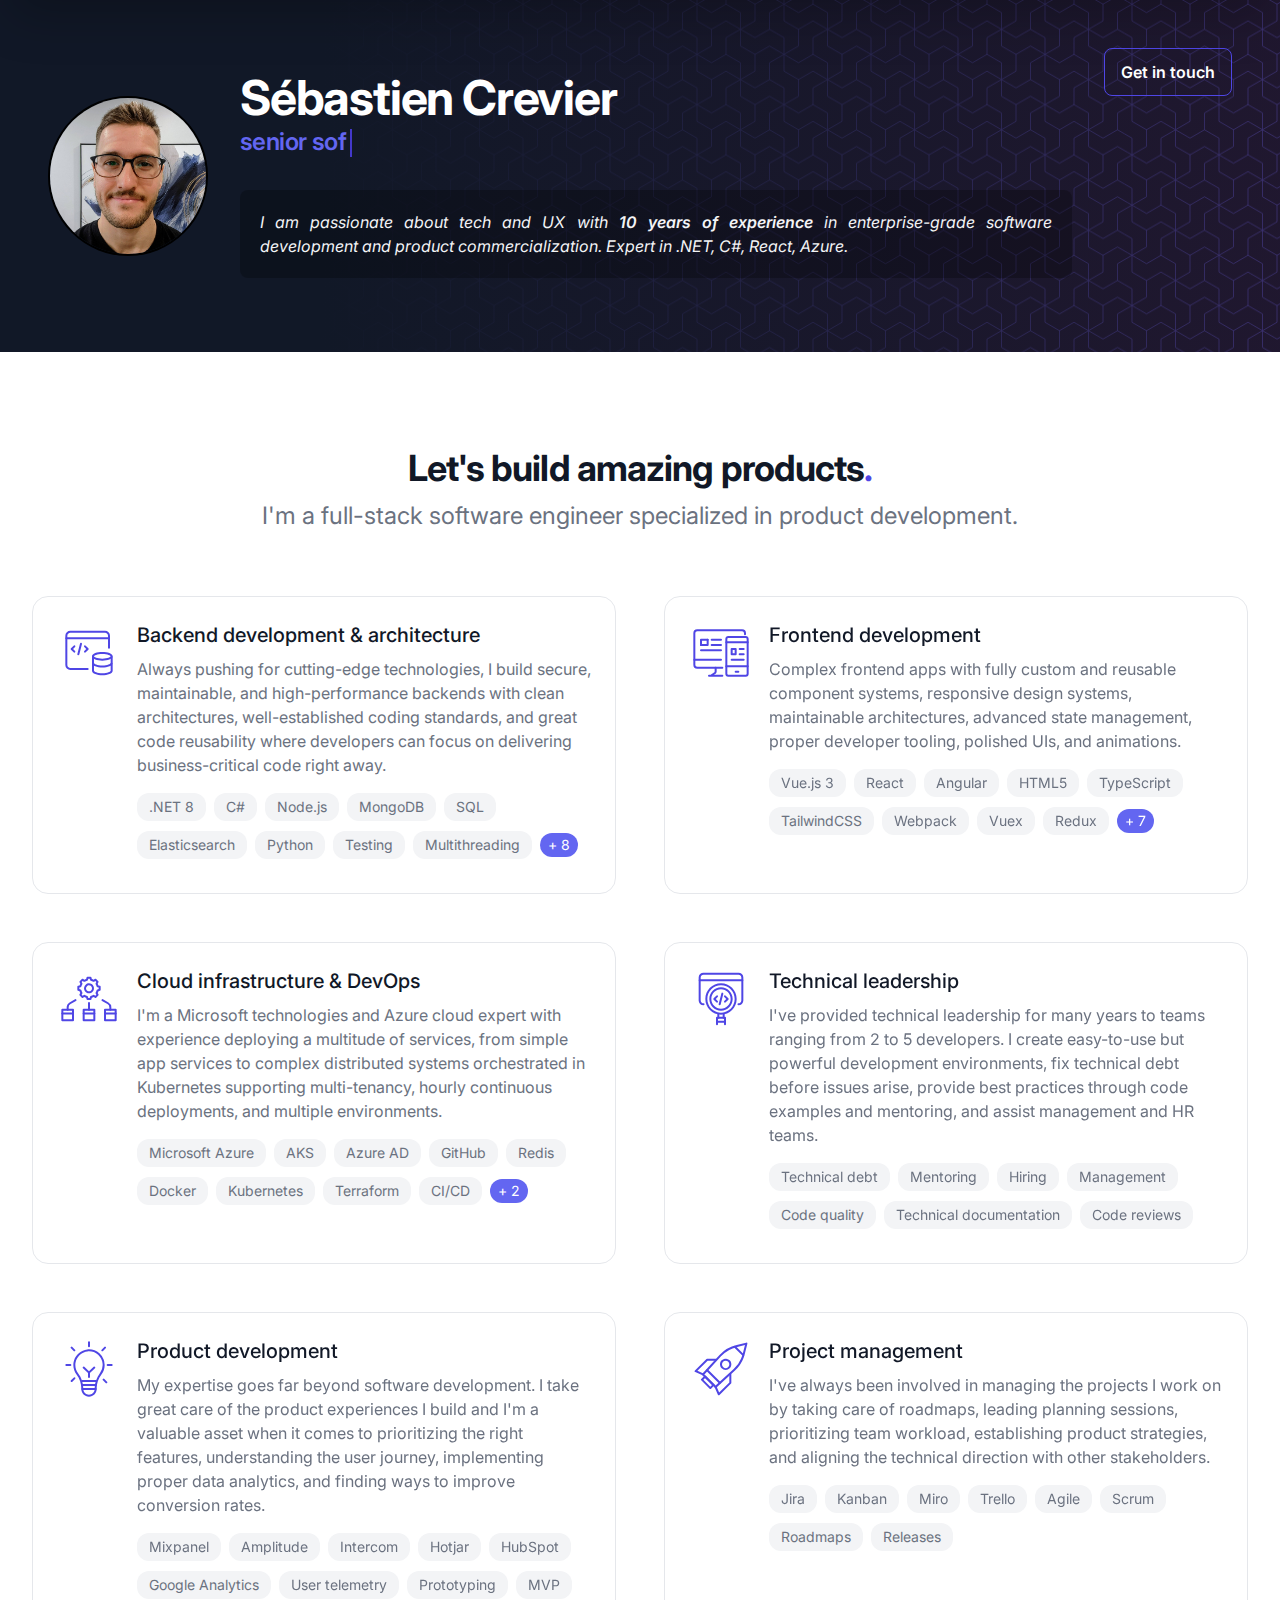
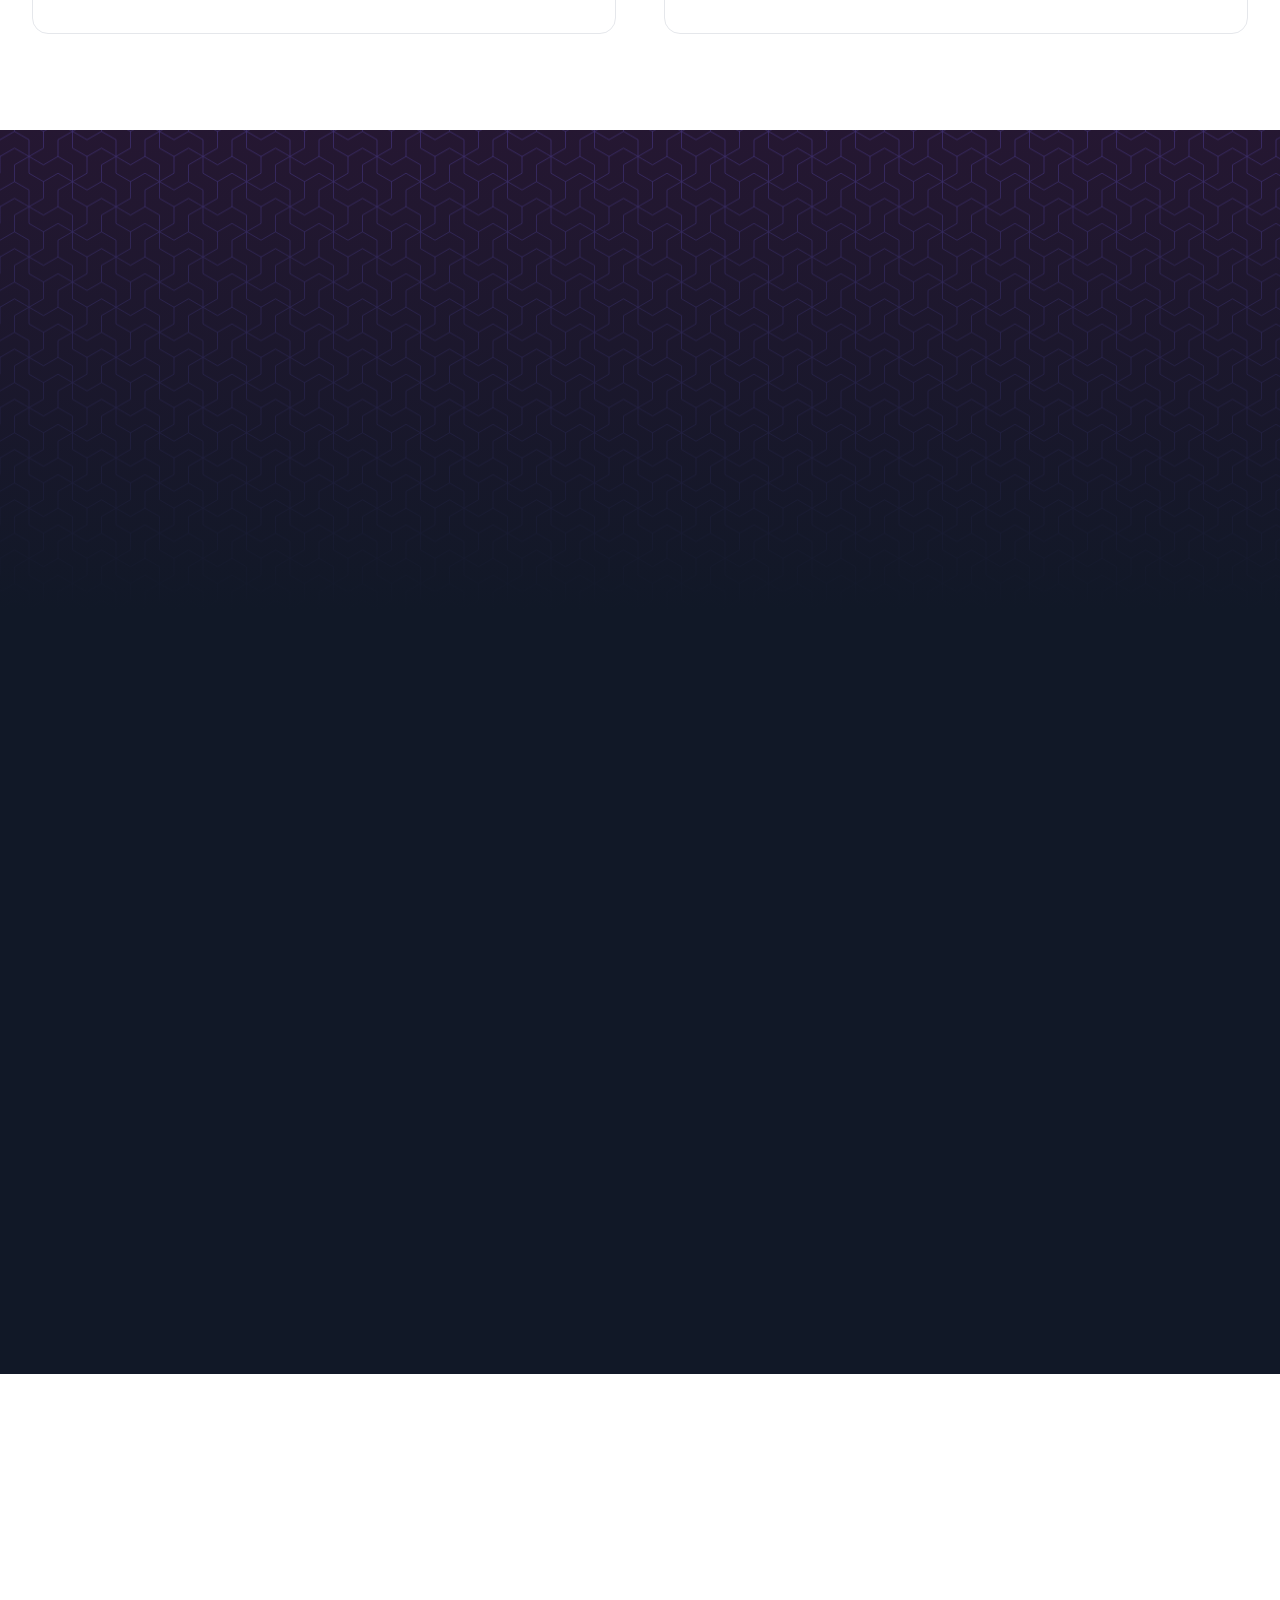
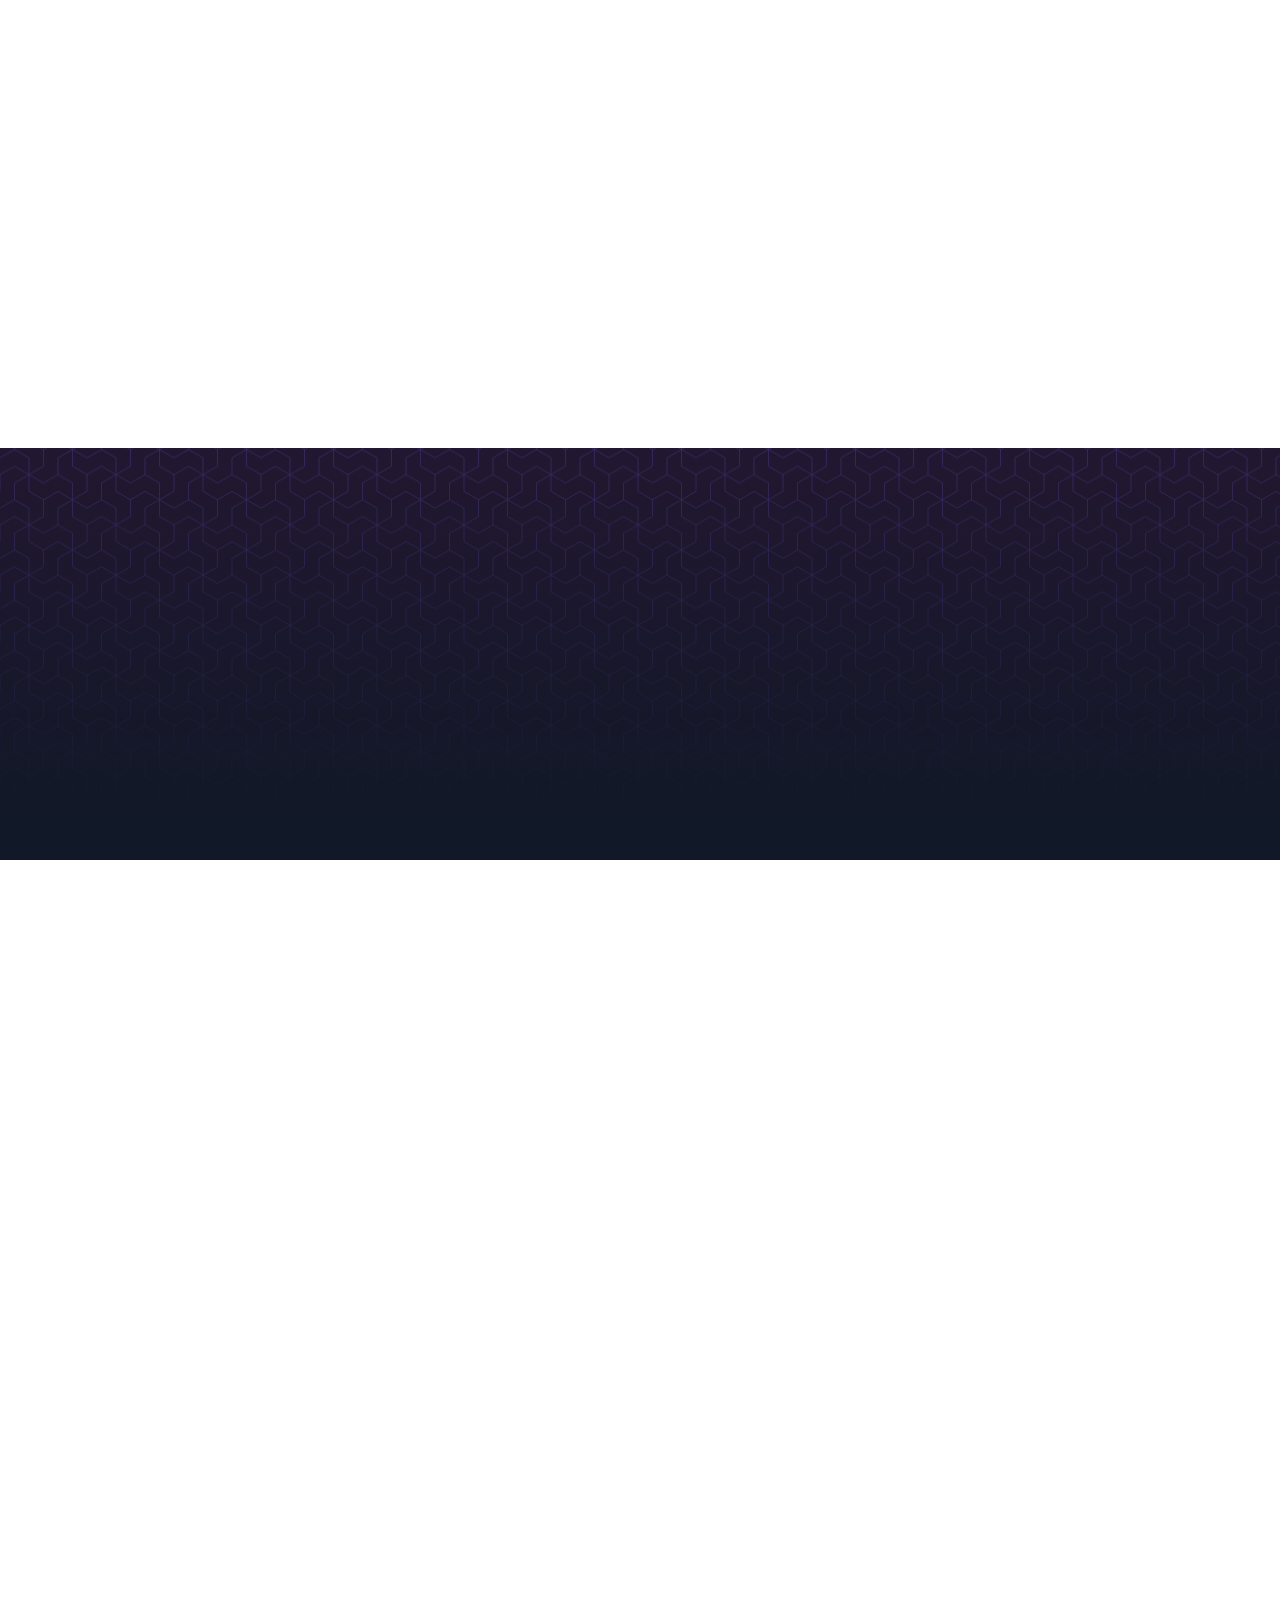
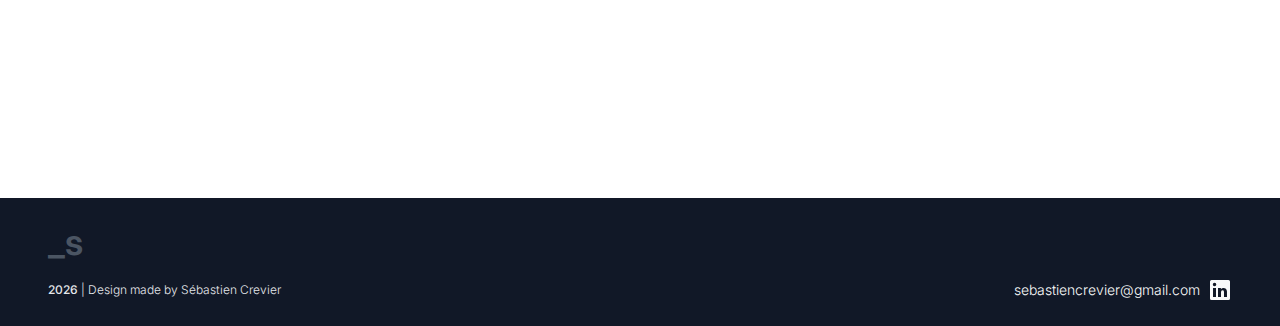
==== commit 649d1bac: "deployment" ====
--- a/index.html
+++ b/index.html
@@ -5,11 +5,11 @@
     <meta name="viewport" content="width=device-width,initial-scale=1">
     <meta name="generator" content="VuePress 2.0.0-beta.51">
     <link rel="preconnect" href="https://fonts.googleapis.com"><link rel="preconnect" href="https://fonts.gstatic.com" crossorigin><link rel="stylesheet" href="https://fonts.googleapis.com/css2?family=Inter:wght@300..700&display=swap"><link rel="apple-touch-icon" sizes="180x180" href="/apple-touch-icon.png?v=1"><link rel="icon" type="image/png" sizes="32x32" href="/favicon-32x32.png?v=1"><link rel="icon" type="image/png" sizes="16x16" href="/favicon-16x16.png?v=1"><link rel="manifest" href="/site.webmanifest?v=1"><link rel="mask-icon" href="/safari-pinned-tab.svg?v=1" color="#5bbad5"><link rel="shortcut icon" href="/favicon.ico?v=1"><meta name="msapplication-TileColor" content="#da532c"><meta name="theme-color" content="#ffffff"><meta property="og:url" content="https://sebastiencrevier.com"><meta property="og:title" content="Sébastien Crevier - Software Engineer & Product Development"><meta property="og:description" content="Full-stack software engineer and web architect specialized in product development and building enterprise-grade applications."><meta property="og:image" content="https://sebastiencrevier.com/favicon.png"><title>Sébastien Crevier - Software Engineer & Product Development</title><meta name="description" content="Full-stack software engineer and web architect specialized in product development and building enterprise-grade applications.">
-    <link rel="modulepreload" href="/assets/app.16cd447f.js"><link rel="modulepreload" href="/assets/index.html.4af248d3.js"><link rel="modulepreload" href="/assets/index.html.b552a117.js"><link rel="prefetch" href="/assets/404.html.fbc7345a.js"><link rel="prefetch" href="/assets/404.html.dd8cffac.js">
-    <link rel="stylesheet" href="/assets/style.ac30ef88.css">
+    <link rel="modulepreload" href="/assets/app.3725f9f3.js"><link rel="modulepreload" href="/assets/index.html.cc0bb7c2.js"><link rel="modulepreload" href="/assets/index.html.b552a117.js"><link rel="prefetch" href="/assets/404.html.fbc7345a.js"><link rel="prefetch" href="/assets/404.html.35324603.js">
+    <link rel="stylesheet" href="/assets/style.74d11682.css">
   </head>
   <body>
-    <div id="app"><!--[--><!--[--><!--[--><div><div class="_header_1bob6_11"><div class="_body_1bob6_23"><div class="_logo_1bob6_47"><div class="_profilePicture_1bob6_109"><img src="/assets/profile.40cbfd27.jpg" alt="Profile picture"></div></div><div><div class="_title_1bob6_29">Sébastien Crevier</div><div class="_subtitle_1bob6_35"><div class="is-typed"><!--[--><!--]--><span class="typed"></span><span class="cursor [object Object]"> </span></div></div><div class="_description_1bob6_125"> I am passionate about tech and UX with <b>10 years of experience</b> in enterprise-grade software development and product commercialization. Expert in .NET, C#, React, Azure. </div></div></div><div class="_actions_1bob6_53"><!-- <a href="/" :class="$style.languageLink" @click.prevent="toggleLanguage">FR</a> --><button class="_button_8876r_3 _outline_8876r_13 _contactButton_1bob6_73 _contactButton_1bob6_73" type="button"><!--[-->Get in touch<!--]--></button></div><div class="_background_1bob6_205"></div></div></div><div class="_stickyHeaderContainer_17tew_3"><div class="_stickyHeader_17tew_3"><div class="_header_1bob6_11 _small_1bob6_19"><div class="_body_1bob6_23"><div class="_logo_1bob6_47"><div class="_smallLogo_1bob6_185">_s</div></div><div><div class="_title_1bob6_29">Sébastien Crevier</div><div class="_subtitle_1bob6_35"><div class="is-typed"><!--[--><!--]--><span class="typed"></span><span class="cursor [object Object]"> </span></div></div><!----></div></div><div class="_actions_1bob6_53"><!-- <a href="/" :class="$style.languageLink" @click.prevent="toggleLanguage">FR</a> --><button class="_button_8876r_3 _outline_8876r_13 _contactButton_1bob6_73 _contactButton_1bob6_73" type="button"><!--[-->Get in touch<!--]--></button></div><!----></div></div></div><!--]--><div><div class="_wrapper_136dd_3"><div class="_container_136dd_9"><div class="_content_136dd_19"><div><div><!--[--><h1 class="_title_136dd_25"><!--[--><span>Let&#39;s build <br class="_linebreak_13t3f_3"> amazing products</span><!--]--><span class="text-indigo-600">.</span></h1><!--]--></div></div><div><div><!--[--><h3 class="_description_136dd_31">I&#39;m a full-stack software engineer specialized in product development.</h3><!--]--></div></div><div><div><!--[--><div class="_body_136dd_37"><!--[--><div class="_itemGrid_13t3f_13"><!--[--><div class="_item_13t3f_13"><div class="_icon_13t3f_37"><svg id="b" xmlns="http://www.w3.org/2000/svg" viewbox="0 0 48 48"><defs></defs><g id="d"><path class="f" d="M39 13.75H7a.75.75 0 0 1 0-1.5h32a.75.75 0 0 1 0 1.5ZM13 23.75a.747.747 0 0 1-.53-.22l-2-2a.75.75 0 0 1 0-1.06l2-2a.75.75 0 1 1 1.06 1.06L12.06 21l1.47 1.47a.75.75 0 0 1-.53 1.28ZM21 23.75a.75.75 0 0 1-.53-1.28L21.94 21l-1.47-1.47a.75.75 0 1 1 1.06-1.06l2 2a.75.75 0 0 1 0 1.06l-2 2a.747.747 0 0 1-.53.22ZM16.001 25.75a.75.75 0 0 1-.729-.932l2-8a.75.75 0 0 1 1.455.364l-2 8a.75.75 0 0 1-.726.568Z"></path><path class="f" d="M23 36.75H10A3.754 3.754 0 0 1 6.25 33V11A3.754 3.754 0 0 1 10 7.25h26A3.754 3.754 0 0 1 39.75 11v9a.75.75 0 0 1-1.5 0v-9c0-1.24-1.01-2.25-2.25-2.25H10c-1.24 0-2.25 1.01-2.25 2.25v22c0 1.24 1.01 2.25 2.25 2.25h13a.75.75 0 0 1 0 1.5Z"></path><path class="f" d="M34 29.75c-3.852 0-7.75-1.116-7.75-3.25s3.898-3.25 7.75-3.25 7.75 1.116 7.75 3.25-3.898 3.25-7.75 3.25Zm0-5c-4.124 0-6.25 1.227-6.25 1.75s2.126 1.75 6.25 1.75 6.25-1.227 6.25-1.75-2.126-1.75-6.25-1.75Z"></path><path class="f" d="M34 34.933c-3.852 0-7.75-1.15-7.75-3.347V27a.75.75 0 0 1 1.5 0v4.586c0 .651 2.373 1.847 6.25 1.847s6.25-1.196 6.25-1.847V27a.75.75 0 0 1 1.5 0v4.586c0 2.198-3.898 3.347-7.75 3.347Z"></path><path class="f" d="M34 40.75c-3.852 0-7.75-1.15-7.75-3.347V32a.75.75 0 0 1 1.5 0v5.403c0 .651 2.373 1.847 6.25 1.847s6.25-1.196 6.25-1.847V32a.75.75 0 0 1 1.5 0v5.403c0 2.198-3.898 3.347-7.75 3.347Z"></path></g></svg></div><div class="_body_13t3f_55"><div class="_title_13t3f_57">Backend development &amp; architecture</div><div class="_description_13t3f_63">Always pushing for cutting-edge technologies, I build secure, maintainable, and high-performance backends with clean architectures,
+    <div id="app"><!--[--><!--[--><!--[--><div><div class="_header_1vg38_11"><div class="_body_1vg38_23"><div class="_logo_1vg38_47"><div class="_profilePicture_1vg38_109"><img src="/assets/profile.40cbfd27.jpg" alt="Profile picture"></div></div><div><div class="_title_1vg38_29">Sébastien Crevier</div><div class="_subtitle_1vg38_35"><div class="is-typed"><!--[--><!--]--><span class="typed"></span><span class="cursor [object Object]"> </span></div></div><div class="_description_1vg38_125"> I am passionate about tech and UX with <b>10 years of experience</b> in enterprise-grade software development and product commercialization. Expert in .NET, C#, React, Azure. </div></div></div><div class="_actions_1vg38_53"><!-- <a href="/" :class="$style.languageLink" @click.prevent="toggleLanguage">FR</a> --><button class="_button_18fik_2 _outline_18fik_7 _contactButton_1vg38_73 _contactButton_1vg38_73" type="button"><!--[-->Get in touch<!--]--></button></div><div class="_background_1vg38_205"></div></div></div><div class="_stickyHeaderContainer_17tew_3"><div class="_stickyHeader_17tew_3"><div class="_header_1vg38_11 _small_1vg38_19"><div class="_body_1vg38_23"><div class="_logo_1vg38_47"><div class="_container_1n214_3 _smallLogo_1vg38_185">_s</div></div><div><div class="_title_1vg38_29">Sébastien Crevier</div><div class="_subtitle_1vg38_35"><div class="is-typed"><!--[--><!--]--><span class="typed"></span><span class="cursor [object Object]"> </span></div></div><!----></div></div><div class="_actions_1vg38_53"><!-- <a href="/" :class="$style.languageLink" @click.prevent="toggleLanguage">FR</a> --><button class="_button_18fik_2 _outline_18fik_7 _contactButton_1vg38_73 _contactButton_1vg38_73" type="button"><!--[-->Get in touch<!--]--></button></div><!----></div></div></div><!--]--><div><div class="_wrapper_136dd_3"><div class="_container_136dd_9"><div class="_content_136dd_19"><div><div><!--[--><h1 class="_title_136dd_25"><!--[--><span>Let&#39;s build <br class="_linebreak_13t3f_3"> amazing products</span><!--]--><span class="text-indigo-600">.</span></h1><!--]--></div></div><div><div><!--[--><h3 class="_description_136dd_31">I&#39;m a full-stack software engineer specialized in product development.</h3><!--]--></div></div><div><div><!--[--><div class="_body_136dd_37"><!--[--><div class="_itemGrid_13t3f_13"><!--[--><div class="_item_13t3f_13"><div class="_icon_13t3f_37"><svg id="b" xmlns="http://www.w3.org/2000/svg" viewbox="0 0 48 48"><defs></defs><g id="d"><path class="f" d="M39 13.75H7a.75.75 0 0 1 0-1.5h32a.75.75 0 0 1 0 1.5ZM13 23.75a.747.747 0 0 1-.53-.22l-2-2a.75.75 0 0 1 0-1.06l2-2a.75.75 0 1 1 1.06 1.06L12.06 21l1.47 1.47a.75.75 0 0 1-.53 1.28ZM21 23.75a.75.75 0 0 1-.53-1.28L21.94 21l-1.47-1.47a.75.75 0 1 1 1.06-1.06l2 2a.75.75 0 0 1 0 1.06l-2 2a.747.747 0 0 1-.53.22ZM16.001 25.75a.75.75 0 0 1-.729-.932l2-8a.75.75 0 0 1 1.455.364l-2 8a.75.75 0 0 1-.726.568Z"></path><path class="f" d="M23 36.75H10A3.754 3.754 0 0 1 6.25 33V11A3.754 3.754 0 0 1 10 7.25h26A3.754 3.754 0 0 1 39.75 11v9a.75.75 0 0 1-1.5 0v-9c0-1.24-1.01-2.25-2.25-2.25H10c-1.24 0-2.25 1.01-2.25 2.25v22c0 1.24 1.01 2.25 2.25 2.25h13a.75.75 0 0 1 0 1.5Z"></path><path class="f" d="M34 29.75c-3.852 0-7.75-1.116-7.75-3.25s3.898-3.25 7.75-3.25 7.75 1.116 7.75 3.25-3.898 3.25-7.75 3.25Zm0-5c-4.124 0-6.25 1.227-6.25 1.75s2.126 1.75 6.25 1.75 6.25-1.227 6.25-1.75-2.126-1.75-6.25-1.75Z"></path><path class="f" d="M34 34.933c-3.852 0-7.75-1.15-7.75-3.347V27a.75.75 0 0 1 1.5 0v4.586c0 .651 2.373 1.847 6.25 1.847s6.25-1.196 6.25-1.847V27a.75.75 0 0 1 1.5 0v4.586c0 2.198-3.898 3.347-7.75 3.347Z"></path><path class="f" d="M34 40.75c-3.852 0-7.75-1.15-7.75-3.347V32a.75.75 0 0 1 1.5 0v5.403c0 .651 2.373 1.847 6.25 1.847s6.25-1.196 6.25-1.847V32a.75.75 0 0 1 1.5 0v5.403c0 2.198-3.898 3.347-7.75 3.347Z"></path></g></svg></div><div class="_body_13t3f_55"><div class="_title_13t3f_57">Backend development &amp; architecture</div><div class="_description_13t3f_63">Always pushing for cutting-edge technologies, I build secure, maintainable, and high-performance backends with clean architectures,
       well-established coding standards, and great code reusability where developers can focus on delivering business-critical code right away.</div><div class="_tags_13t3f_71"><div><!--[--><a class="_container_h765e_3" href="https://www.google.com/search?q=.NET 8" target="_blank">.NET 8</a><a class="_container_h765e_3" href="https://www.google.com/search?q=C#" target="_blank">C#</a><a class="_container_h765e_3" href="https://www.google.com/search?q=Node.js" target="_blank">Node.js</a><a class="_container_h765e_3" href="https://www.google.com/search?q=MongoDB" target="_blank">MongoDB</a><a class="_container_h765e_3" href="https://www.google.com/search?q=SQL" target="_blank">SQL</a><a class="_container_h765e_3" href="https://www.google.com/search?q=Elasticsearch" target="_blank">Elasticsearch</a><a class="_container_h765e_3" href="https://www.google.com/search?q=Python" target="_blank">Python</a><a class="_container_h765e_3" href="https://www.google.com/search?q=Testing" target="_blank">Testing</a><a class="_container_h765e_3" href="https://www.google.com/search?q=Multithreading" target="_blank">Multithreading</a><!--]--><div class="_more_1h7x8_3">+ 8</div></div></div></div></div><div class="_item_13t3f_13"><div class="_icon_13t3f_37"><svg xmlns="http://www.w3.org/2000/svg" viewbox="0 0 48 48"><path d="M25 35.75H6.21a2.964 2.964 0 0 1-2.96-2.96V9.21a2.964 2.964 0 0 1 2.96-2.96h33.58a2.964 2.964 0 0 1 2.96 2.96V10a.75.75 0 0 1-1.5 0v-.79c0-.805-.655-1.46-1.46-1.46H6.21c-.805 0-1.46.655-1.46 1.46V32.79c0 .806.655 1.46 1.46 1.46H25a.75.75 0 0 1 0 1.5Z"></path><path class="f" d="M24 29.75H4a.75.75 0 0 1 0-1.5h20a.75.75 0 0 1 0 1.5ZM25 41.75H15a.75.75 0 0 1 0-1.5h10a.75.75 0 0 1 0 1.5Z"></path><path class="f" d="M17.229 41.309a.749.749 0 0 1-.434-1.364l2.198-1.55c.109-.077.26-.365.257-.763l-.005-2.63a.75.75 0 0 1 .748-.752h.002a.75.75 0 0 1 .75.748l.005 2.625c.008.836-.334 1.603-.891 1.997l-2.198 1.552a.755.755 0 0 1-.432.136ZM24 14.75h-7a.75.75 0 0 1 0-1.5h7a.75.75 0 0 1 0 1.5ZM24 18.75h-7a.75.75 0 0 1 0-1.5h7a.75.75 0 0 1 0 1.5ZM24 22.75H9a.75.75 0 0 1 0-1.5h15a.75.75 0 0 1 0 1.5ZM14 18.75H9a.75.75 0 0 1 0-1.5h4.25V14a.75.75 0 0 1 1.5 0v4a.75.75 0 0 1-.75.75Z"></path><path class="f" d="M9 18.75a.75.75 0 0 1-.75-.75v-4a.75.75 0 0 1 .75-.75h5a.75.75 0 0 1 0 1.5H9.75V18a.75.75 0 0 1-.75.75ZM42.568 41.75H29.432a2.184 2.184 0 0 1-2.182-2.182V13.432c0-1.204.979-2.182 2.182-2.182h13.136c1.203 0 2.182.979 2.182 2.182v26.136a2.184 2.184 0 0 1-2.182 2.182Zm-13.136-29a.682.682 0 0 0-.682.682v26.136c0 .376.306.682.682.682h13.136a.682.682 0 0 0 .682-.682V13.432a.682.682 0 0 0-.682-.682H29.432Z"></path><path class="f" d="M41 21.75h-3a.75.75 0 0 1 0-1.5h3a.75.75 0 0 1 0 1.5ZM41 25.75h-3a.75.75 0 0 1 0-1.5h3a.75.75 0 0 1 0 1.5ZM41 29.75h-9a.75.75 0 0 1 0-1.5h9a.75.75 0 0 1 0 1.5ZM35 25.75h-3a.75.75 0 0 1-.75-.75v-4a.75.75 0 0 1 .75-.75h3a.75.75 0 0 1 .75.75v4a.75.75 0 0 1-.75.75Zm-2.25-1.5h1.5v-2.5h-1.5v2.5ZM44 16.75H28a.75.75 0 0 1 0-1.5h16a.75.75 0 0 1 0 1.5ZM44 34.75H28a.75.75 0 0 1 0-1.5h16a.75.75 0 0 1 0 1.5ZM37 38.75h-2a.75.75 0 0 1 0-1.5h2a.75.75 0 0 1 0 1.5Z"></path></svg></div><div class="_body_13t3f_55"><div class="_title_13t3f_57">Frontend development</div><div class="_description_13t3f_63">Complex frontend apps with fully custom and reusable component systems, responsive design systems,
       maintainable architectures, advanced state management, proper developer tooling, polished UIs, and animations.</div><div class="_tags_13t3f_71"><div><!--[--><a class="_container_h765e_3" href="https://www.google.com/search?q=Vue.js 3" target="_blank">Vue.js 3</a><a class="_container_h765e_3" href="https://www.google.com/search?q=React" target="_blank">React</a><a class="_container_h765e_3" href="https://www.google.com/search?q=Angular" target="_blank">Angular</a><a class="_container_h765e_3" href="https://www.google.com/search?q=HTML5" target="_blank">HTML5</a><a class="_container_h765e_3" href="https://www.google.com/search?q=TypeScript" target="_blank">TypeScript</a><a class="_container_h765e_3" href="https://www.google.com/search?q=TailwindCSS" target="_blank">TailwindCSS</a><a class="_container_h765e_3" href="https://www.google.com/search?q=Webpack" target="_blank">Webpack</a><a class="_container_h765e_3" href="https://www.google.com/search?q=Vuex" target="_blank">Vuex</a><a class="_container_h765e_3" href="https://www.google.com/search?q=Redux" target="_blank">Redux</a><!--]--><div class="_more_1h7x8_3">+ 7</div></div></div></div></div><div class="_item_13t3f_13"><div class="_icon_13t3f_37"><svg xmlns="http://www.w3.org/2000/svg" viewbox="0 0 48 48"><path class="f" d="M12 35.66H4a.75.75 0 0 1 0-1.5h8a.75.75 0 0 1 0 1.5Z"></path><path class="f" d="M12 40.75H4a.75.75 0 0 1-.75-.75v-8a.75.75 0 0 1 .75-.75h8a.75.75 0 0 1 .75.75v8a.75.75 0 0 1-.75.75Zm-7.25-1.5h6.5v-6.5h-6.5v6.5ZM28 35.66h-8a.75.75 0 0 1 0-1.5h8a.75.75 0 0 1 0 1.5Z"></path><path class="f" d="M28 40.75h-8a.75.75 0 0 1-.75-.75v-8a.75.75 0 0 1 .75-.75h8a.75.75 0 0 1 .75.75v8a.75.75 0 0 1-.75.75Zm-7.25-1.5h6.5v-6.5h-6.5v6.5ZM44 35.66h-8a.75.75 0 0 1 0-1.5h8a.75.75 0 0 1 0 1.5Z"></path><path class="f" d="M44 40.75h-8a.75.75 0 0 1-.75-.75v-8a.75.75 0 0 1 .75-.75h8a.75.75 0 0 1 .75.75v8a.75.75 0 0 1-.75.75Zm-7.25-1.5h6.5v-6.5h-6.5v6.5ZM24 32.75a.75.75 0 0 1-.75-.75v-5a.75.75 0 0 1 1.5 0v5a.75.75 0 0 1-.75.75ZM8 32.75a.75.75 0 0 1-.75-.75v-1.757c0-1.532.829-2.954 2.162-3.71l4.097-2.321a.749.749 0 1 1 .74 1.305l-4.098 2.32a2.77 2.77 0 0 0-1.401 2.406V32a.75.75 0 0 1-.75.75Z"></path><path class="f" d="M40 32.75a.75.75 0 0 1-.75-.75v-1.757a2.77 2.77 0 0 0-1.401-2.405l-4.097-2.321a.75.75 0 1 1 .74-1.305l4.096 2.321a4.272 4.272 0 0 1 2.162 3.71V32a.75.75 0 0 1-.75.75ZM24.143 19.769c-1.603 0-2.987-.885-3.582-2.32-.638-1.537-.191-3.266 1.136-4.407a3.235 3.235 0 0 1 1.845-.766c1.757-.13 3.285.773 3.922 2.31.637 1.535.19 3.265-1.137 4.405a3.231 3.231 0 0 1-1.845.765 4.422 4.422 0 0 1-.34.013Zm-.25-6.006c-.076 0-.155.003-.236.01-.36.027-.708.172-.982.407-1.003.862-1.035 1.957-.73 2.694.307.736 1.103 1.497 2.422 1.386h.001c.36-.028.708-.172.982-.407 1.003-.862 1.034-1.957.729-2.693-.287-.692-1.007-1.397-2.185-1.397Z"></path><path class="f" d="M25.125 24.75h-2.25a.75.75 0 0 1-.728-.566l-.276-1.094a7.385 7.385 0 0 1-1.378-.573l-.97.58a.753.753 0 0 1-.915-.115l-1.591-1.59a.75.75 0 0 1-.114-.916l.58-.968a7.36 7.36 0 0 1-.574-1.38l-1.093-.276a.751.751 0 0 1-.566-.727v-2.25c0-.344.233-.643.566-.728l1.093-.276a7.36 7.36 0 0 1 .573-1.379l-.579-.969a.75.75 0 0 1 .114-.915l1.591-1.592a.749.749 0 0 1 .915-.113l.97.58c.44-.238.9-.43 1.378-.573l.276-1.094a.75.75 0 0 1 .727-.566h2.251a.75.75 0 0 1 .727.566l.277 1.094a7.38 7.38 0 0 1 1.378.572l.97-.579a.749.749 0 0 1 .914.113l1.592 1.592a.75.75 0 0 1 .114.915l-.58.97c.238.44.43.9.573 1.378l1.094.276a.751.751 0 0 1 .566.728v2.25a.751.751 0 0 1-.566.727l-1.094.277a7.36 7.36 0 0 1-.573 1.379l.58.968a.75.75 0 0 1-.114.915l-1.592 1.591a.752.752 0 0 1-.914.115l-.97-.58c-.44.238-.901.43-1.378.573l-.277 1.094a.75.75 0 0 1-.727.566Zm-1.667-1.5h1.083l.242-.955a.75.75 0 0 1 .557-.547 5.839 5.839 0 0 0 1.776-.737.751.751 0 0 1 .78-.008l.848.506.765-.765-.506-.847a.751.751 0 0 1 .008-.782c.344-.55.591-1.147.737-1.775a.751.751 0 0 1 .547-.558l.955-.24v-1.083l-.955-.241a.751.751 0 0 1-.547-.558 5.836 5.836 0 0 0-.737-1.775.751.751 0 0 1-.008-.782l.506-.847-.765-.766-.847.506a.75.75 0 0 1-.781-.007 5.836 5.836 0 0 0-1.776-.737.75.75 0 0 1-.557-.547l-.242-.955h-1.083l-.24.955a.75.75 0 0 1-.558.547 5.839 5.839 0 0 0-1.776.737.75.75 0 0 1-.781.007l-.847-.506-.765.766.506.847a.751.751 0 0 1-.008.782 5.833 5.833 0 0 0-.737 1.775.751.751 0 0 1-.547.558l-.955.241v1.082l.955.241c.272.07.483.284.547.558.146.628.393 1.225.737 1.775.149.24.152.541.008.782l-.506.847.765.765.847-.506a.751.751 0 0 1 .781.008c.551.343 1.148.591 1.776.737a.75.75 0 0 1 .557.547l.241.955Z"></path></svg></div><div class="_body_13t3f_55"><div class="_title_13t3f_57">Cloud infrastructure &amp; DevOps</div><div class="_description_13t3f_63">I&#39;m a Microsoft technologies and Azure cloud expert with experience deploying a multitude of services, from simple app services
       to complex distributed systems orchestrated in Kubernetes supporting multi-tenancy, hourly continuous deployments, and multiple environments.</div><div class="_tags_13t3f_71"><div><!--[--><a class="_container_h765e_3" href="https://www.google.com/search?q=Microsoft Azure" target="_blank">Microsoft Azure</a><a class="_container_h765e_3" href="https://www.google.com/search?q=AKS" target="_blank">AKS</a><a class="_container_h765e_3" href="https://www.google.com/search?q=Azure AD" target="_blank">Azure AD</a><a class="_container_h765e_3" href="https://www.google.com/search?q=GitHub" target="_blank">GitHub</a><a class="_container_h765e_3" href="https://www.google.com/search?q=Redis" target="_blank">Redis</a><a class="_container_h765e_3" href="https://www.google.com/search?q=Docker" target="_blank">Docker</a><a class="_container_h765e_3" href="https://www.google.com/search?q=Kubernetes" target="_blank">Kubernetes</a><a class="_container_h765e_3" href="https://www.google.com/search?q=Terraform" target="_blank">Terraform</a><a class="_container_h765e_3" href="https://www.google.com/search?q=CI/CD" target="_blank">CI/CD</a><!--]--><div class="_more_1h7x8_3">+ 2</div></div></div></div></div><div class="_item_13t3f_13"><div class="_icon_13t3f_37"><svg id="b" xmlns="http://www.w3.org/2000/svg" viewbox="0 0 48 48"><defs></defs><g id="d"><path class="f" d="M24 35.75c-6.479 0-11.75-5.271-11.75-11.75S17.521 12.25 24 12.25 35.75 17.521 35.75 24 30.479 35.75 24 35.75Zm0-22c-5.652 0-10.25 4.598-10.25 10.25S18.348 34.25 24 34.25 34.25 29.652 34.25 24 29.652 13.75 24 13.75Z"></path><path class="f" d="M24 32.75c-4.825 0-8.75-3.925-8.75-8.75s3.925-8.75 8.75-8.75 8.75 3.925 8.75 8.75-3.925 8.75-8.75 8.75Zm0-16c-3.998 0-7.25 3.252-7.25 7.25s3.252 7.25 7.25 7.25 7.25-3.252 7.25-7.25-3.252-7.25-7.25-7.25ZM27 43.75a.75.75 0 0 1-.75-.75v-4.25h-4.5V43a.75.75 0 0 1-1.5 0v-5a.75.75 0 0 1 .75-.75h6a.75.75 0 0 1 .75.75v5a.75.75 0 0 1-.75.75Z"></path><path class="f" d="M27 41.75h-6a.75.75 0 0 1 0-1.5h6a.75.75 0 0 1 0 1.5ZM22 38.75a.75.75 0 0 1-.75-.75v-3a.75.75 0 0 1 1.5 0v3a.75.75 0 0 1-.75.75ZM26 38.75a.75.75 0 0 1-.75-.75v-3a.75.75 0 0 1 1.5 0v3a.75.75 0 0 1-.75.75ZM40 10.75H8a.75.75 0 0 1 0-1.5h32a.75.75 0 0 1 0 1.5Z"></path><path class="f" d="M37.109 28.75a.75.75 0 0 1 0-1.5c1.18 0 2.141-.96 2.141-2.14V7.89c0-1.18-.96-2.14-2.141-2.14H10.89c-1.18 0-2.141.96-2.141 2.14v17.22c0 1.18.96 2.14 2.141 2.14a.75.75 0 0 1 0 1.5 3.645 3.645 0 0 1-3.641-3.64V7.89a3.645 3.645 0 0 1 3.641-3.64H37.11a3.645 3.645 0 0 1 3.641 3.64v17.22a3.645 3.645 0 0 1-3.641 3.64Z"></path><path class="f" d="M21 26.75a.748.748 0 0 1-.53-.22l-2-2a.75.75 0 0 1 0-1.06l2-2a.75.75 0 1 1 1.06 1.06L20.06 24l1.47 1.47a.75.75 0 0 1-.53 1.28ZM27 26.75a.75.75 0 0 1-.53-1.28L27.94 24l-1.47-1.47a.75.75 0 1 1 1.06-1.06l2 2a.75.75 0 0 1 0 1.06l-2 2a.748.748 0 0 1-.53.22ZM23 28.75a.75.75 0 0 1-.728-.932l2-8a.75.75 0 1 1 1.455.363l-2 8a.75.75 0 0 1-.727.569Z"></path></g></svg></div><div class="_body_13t3f_55"><div class="_title_13t3f_57">Technical leadership</div><div class="_description_13t3f_63">I&#39;ve provided technical leadership for many years to teams ranging from 2 to 5 developers. I create easy-to-use but powerful
@@ -18,7 +18,7 @@
       prioritizing the right features, understanding the user journey, implementing proper data analytics, and finding ways to improve conversion rates.</div><div class="_tags_13t3f_71"><div><!--[--><a class="_container_h765e_3" href="https://www.google.com/search?q=Mixpanel" target="_blank">Mixpanel</a><a class="_container_h765e_3" href="https://www.google.com/search?q=Amplitude" target="_blank">Amplitude</a><a class="_container_h765e_3" href="https://www.google.com/search?q=Intercom" target="_blank">Intercom</a><a class="_container_h765e_3" href="https://www.google.com/search?q=Hotjar" target="_blank">Hotjar</a><a class="_container_h765e_3" href="https://www.google.com/search?q=HubSpot" target="_blank">HubSpot</a><a class="_container_h765e_3" href="https://www.google.com/search?q=Google Analytics" target="_blank">Google Analytics</a><a class="_container_h765e_3" href="https://www.google.com/search?q=User telemetry" target="_blank">User telemetry</a><a class="_container_h765e_3" href="https://www.google.com/search?q=Prototyping" target="_blank">Prototyping</a><a class="_container_h765e_3" href="https://www.google.com/search?q=MVP" target="_blank">MVP</a><!--]--><!----></div></div></div></div><div class="_item_13t3f_13"><div class="_icon_13t3f_37"><svg id="b" xmlns="http://www.w3.org/2000/svg" viewbox="0 0 48 48"><defs></defs><g id="d"><path class="f" d="M19.932 38.249a.746.746 0 0 1-.53-.22L9.97 28.6a.75.75 0 0 1-.022-1.039l12.946-14.07A24.91 24.91 0 0 1 35.801 6.02l7.018-1.749a.75.75 0 0 1 .909.91l-1.753 7.033a24.895 24.895 0 0 1-7.464 12.89L20.44 38.05a.746.746 0 0 1-.507.198ZM11.54 28.047l8.413 8.413 13.543-12.459a23.422 23.422 0 0 0 7.02-12.133l1.455-5.839-5.824 1.452A23.438 23.438 0 0 0 24 14.505L11.54 28.047Z"></path><path class="f" d="M16.002 39.035a.75.75 0 0 1-.53-.22l-6.287-6.287a.75.75 0 0 1 0-1.06l2.357-2.359a.771.771 0 0 1 1.06 0l6.288 6.288a.75.75 0 0 1 0 1.06l-2.357 2.358a.75.75 0 0 1-.53.22Zm-5.226-7.037 5.226 5.227 1.297-1.298-5.226-5.227-1.297 1.298ZM10.5 28.752a.75.75 0 0 1-.294-.06l-5.501-2.358a.75.75 0 0 1-.235-1.22l8.644-8.644a.75.75 0 0 1 .53-.22H20a.75.75 0 0 1 0 1.5h-6.045l-7.641 7.642 4.482 1.92a.75.75 0 0 1-.295 1.44ZM22.355 43.75a.75.75 0 0 1-.69-.454l-2.357-5.501a.75.75 0 0 1 1.379-.592l1.921 4.484 7.642-7.642V28a.75.75 0 0 1 1.5 0v6.356c0 .199-.08.39-.22.53l-8.644 8.644a.752.752 0 0 1-.53.22ZM27.5 24.748a4.235 4.235 0 0 1-3.005-1.243c-.803-.803-1.245-1.87-1.245-3.005s.442-2.202 1.245-3.005a4.255 4.255 0 0 1 6.01 0c.803.803 1.245 1.87 1.245 3.005s-.442 2.202-1.245 3.005a4.235 4.235 0 0 1-3.005 1.243Zm0-6.996a2.74 2.74 0 0 0-1.945.804c-.52.52-.805 1.21-.805 1.944s.286 1.425.805 1.944a2.754 2.754 0 0 0 3.89 0c.52-.52.805-1.21.805-1.944s-.286-1.425-.805-1.944a2.742 2.742 0 0 0-1.945-.804Z"></path><path class="f" d="M23.075 35.105a.748.748 0 0 1-.53-.22l-9.43-9.43a.75.75 0 1 1 1.06-1.06l9.43 9.43a.75.75 0 0 1-.53 1.28ZM40.69 14.347a.748.748 0 0 1-.53-.22L33.873 7.84a.75.75 0 1 1 1.06-1.06l6.288 6.287a.75.75 0 0 1-.53 1.28Z"></path></g></svg></div><div class="_body_13t3f_55"><div class="_title_13t3f_57">Project management</div><div class="_description_13t3f_63">I&#39;ve always been involved in managing the projects I work on by taking care of roadmaps, leading planning sessions, prioritizing team workload,
       establishing product strategies, and aligning the technical direction with other stakeholders.</div><div class="_tags_13t3f_71"><div><!--[--><a class="_container_h765e_3" href="https://www.google.com/search?q=Jira" target="_blank">Jira</a><a class="_container_h765e_3" href="https://www.google.com/search?q=Kanban" target="_blank">Kanban</a><a class="_container_h765e_3" href="https://www.google.com/search?q=Miro" target="_blank">Miro</a><a class="_container_h765e_3" href="https://www.google.com/search?q=Trello" target="_blank">Trello</a><a class="_container_h765e_3" href="https://www.google.com/search?q=Agile" target="_blank">Agile</a><a class="_container_h765e_3" href="https://www.google.com/search?q=Scrum" target="_blank">Scrum</a><a class="_container_h765e_3" href="https://www.google.com/search?q=Roadmaps" target="_blank">Roadmaps</a><a class="_container_h765e_3" href="https://www.google.com/search?q=Releases" target="_blank">Releases</a><!--]--><!----></div></div></div></div><!--]--></div><!--]--></div><!--]--></div></div></div><div class="_background_136dd_61"></div></div></div><div class="_wrapper_136dd_3"><div class="_container_136dd_9 _dark_136dd_43"><div class="_content_136dd_19"><div><div><!--[--><h1 class="_title_136dd_25"><!--[-->Why hire me?<!--]--><!----></h1><!--]--></div></div><div><div><!--[--><h3 class="_description_136dd_31">You need reliable technical expertise.</h3><!--]--></div></div><div><div><!--[--><div class="_body_136dd_37"><!--[--><div class="_container_16lrg_3"><!--[--><div class="_item_16lrg_11"><svg viewbox="0 0 24 24" xmlns="http://www.w3.org/2000/svg" class="_check_16lrg_29"><path d="M9.172 18.657a1 1 0 0 1-.707-.293l-5.657-5.657a1 1 0 0 1 1.414-1.414l4.95 4.95L19.778 5.636a1 1 0 0 1 1.414 1.414L9.879 18.364a1 1 0 0 1-.707.293z"></path></svg><div><div class="_title_16lrg_17">Innovative</div><div class="_description_16lrg_23">I&#39;m a forward thinker who&#39;s always looking for better and more clever ways to solve problems.</div></div></div><div class="_item_16lrg_11"><svg viewbox="0 0 24 24" xmlns="http://www.w3.org/2000/svg" class="_check_16lrg_29"><path d="M9.172 18.657a1 1 0 0 1-.707-.293l-5.657-5.657a1 1 0 0 1 1.414-1.414l4.95 4.95L19.778 5.636a1 1 0 0 1 1.414 1.414L9.879 18.364a1 1 0 0 1-.707.293z"></path></svg><div><div class="_title_16lrg_17">Critical thinking</div><div class="_description_16lrg_23">My technical decisions are always influenced by the business side of things.</div></div></div><div class="_item_16lrg_11"><svg viewbox="0 0 24 24" xmlns="http://www.w3.org/2000/svg" class="_check_16lrg_29"><path d="M9.172 18.657a1 1 0 0 1-.707-.293l-5.657-5.657a1 1 0 0 1 1.414-1.414l4.95 4.95L19.778 5.636a1 1 0 0 1 1.414 1.414L9.879 18.364a1 1 0 0 1-.707.293z"></path></svg><div><div class="_title_16lrg_17">Team player</div><div class="_description_16lrg_23">Always there for my teammates, I win when the team wins.</div></div></div><div class="_item_16lrg_11"><svg viewbox="0 0 24 24" xmlns="http://www.w3.org/2000/svg" class="_check_16lrg_29"><path d="M9.172 18.657a1 1 0 0 1-.707-.293l-5.657-5.657a1 1 0 0 1 1.414-1.414l4.95 4.95L19.778 5.636a1 1 0 0 1 1.414 1.414L9.879 18.364a1 1 0 0 1-.707.293z"></path></svg><div><div class="_title_16lrg_17">Work ethic</div><div class="_description_16lrg_23">My great work ethic results in fast and high-quality deliverables.</div></div></div><div class="_item_16lrg_11"><svg viewbox="0 0 24 24" xmlns="http://www.w3.org/2000/svg" class="_check_16lrg_29"><path d="M9.172 18.657a1 1 0 0 1-.707-.293l-5.657-5.657a1 1 0 0 1 1.414-1.414l4.95 4.95L19.778 5.636a1 1 0 0 1 1.414 1.414L9.879 18.364a1 1 0 0 1-.707.293z"></path></svg><div><div class="_title_16lrg_17">Versatile</div><div class="_description_16lrg_23">From frontend animations to backend service orchestration, I master all parts of application development.</div></div></div><div class="_item_16lrg_11"><svg viewbox="0 0 24 24" xmlns="http://www.w3.org/2000/svg" class="_check_16lrg_29"><path d="M9.172 18.657a1 1 0 0 1-.707-.293l-5.657-5.657a1 1 0 0 1 1.414-1.414l4.95 4.95L19.778 5.636a1 1 0 0 1 1.414 1.414L9.879 18.364a1 1 0 0 1-.707.293z"></path></svg><div><div class="_title_16lrg_17">Technical vision</div><div class="_description_16lrg_23">I provide the technical vision and take full ownership of it. Production issues don&#39;t scare me.</div></div></div><div class="_item_16lrg_11"><svg viewbox="0 0 24 24" xmlns="http://www.w3.org/2000/svg" class="_check_16lrg_29"><path d="M9.172 18.657a1 1 0 0 1-.707-.293l-5.657-5.657a1 1 0 0 1 1.414-1.414l4.95 4.95L19.778 5.636a1 1 0 0 1 1.414 1.414L9.879 18.364a1 1 0 0 1-.707.293z"></path></svg><div><div class="_title_16lrg_17">Leadership</div><div class="_description_16lrg_23">My technical knowledge and influence over my team are key elements to any project success.</div></div></div><div class="_item_16lrg_11"><svg viewbox="0 0 24 24" xmlns="http://www.w3.org/2000/svg" class="_check_16lrg_29"><path d="M9.172 18.657a1 1 0 0 1-.707-.293l-5.657-5.657a1 1 0 0 1 1.414-1.414l4.95 4.95L19.778 5.636a1 1 0 0 1 1.414 1.414L9.879 18.364a1 1 0 0 1-.707.293z"></path></svg><div><div class="_title_16lrg_17">Resilient</div><div class="_description_16lrg_23">I thrive in fast-paced environments with changing needs and can easily adapt to any situation.</div></div></div><!--]--></div><div><div><!--[--><div><h3 class="_title_lgg5p_3">What my former colleagues <br class="_linebreak_lgg5p_9"> have to say.</h3><div><div><!--[--><div class="_item_lgg5p_19"><svg viewbox="0 0 24 24" xmlns="http://www.w3.org/2000/svg" class="_quote_lgg5p_29"><path d="M11.192 15.757c0-.88-.23-1.618-.69-2.217-.326-.412-.768-.683-1.327-.812-.55-.128-1.07-.137-1.54-.028-.16-.95.1-1.956.76-3.022.66-1.065 1.515-1.867 2.558-2.403L9.373 5c-.8.396-1.56.898-2.26 1.505-.71.607-1.34 1.305-1.9 2.094s-.98 1.68-1.25 2.69-.346 2.04-.217 3.1c.168 1.4.62 2.52 1.356 3.35.735.84 1.652 1.26 2.748 1.26.965 0 1.766-.29 2.4-.878.628-.576.94-1.365.94-2.368l.002.003zm9.124 0c0-.88-.23-1.618-.69-2.217-.326-.42-.77-.692-1.327-.817-.56-.124-1.074-.13-1.54-.022-.16-.94.09-1.95.75-3.02.66-1.06 1.514-1.86 2.557-2.4L18.49 5c-.8.396-1.555.898-2.26 1.505a11.29 11.29 0 0 0-1.894 2.094c-.556.79-.97 1.68-1.24 2.69a8.04 8.04 0 0 0-.217 3.1c.165 1.4.615 2.52 1.35 3.35.732.833 1.646 1.25 2.742 1.25.967 0 1.768-.29 2.402-.876.627-.576.942-1.365.942-2.368v.01z"></path></svg><div class="_message_lgg5p_47">Sébastien is someone who&#39;s committed, independent, extremely competent, productive, and determined to do his job well. In addition to
       taking ownership of the majority of the technical tasks, he&#39;s actively involved in the design of our products to ensure they successfully meet
-      users&#39; needs. His curiosity, creativity, and autonomy have made him a key player in the success of the GLab at GSoft.</div><div class="_footer_lgg5p_75"><img class="_picture_lgg5p_81" src="/assets/chris-profile.82ffdf06.jfif"><div><a class="_name_lgg5p_87" href="https://www.linkedin.com/in/christian-m%C3%A9rat-6b26b42/" target="_blank">Christian Mérat <svg xmlns="http://www.w3.org/2000/svg" viewbox="0 0 24 24"><path d="M20.5 2h-17A1.5 1.5 0 0 0 2 3.5v17A1.5 1.5 0 0 0 3.5 22h17a1.5 1.5 0 0 0 1.5-1.5v-17A1.5 1.5 0 0 0 20.5 2zM8 19H5v-9h3zM6.5 8.25A1.75 1.75 0 1 1 8.3 6.5a1.78 1.78 0 0 1-1.8 1.75zM19 19h-3v-4.74c0-1.42-.6-1.93-1.38-1.93A1.74 1.74 0 0 0 13 14.19a.66.66 0 0 0 0 .14V19h-3v-9h2.9v1.3a3.11 3.11 0 0 1 2.7-1.4c1.55 0 3.36.86 3.36 3.66z"></path></svg></a><div class="_jobTitle_lgg5p_99">Former CTO at GSoft &amp; CTO at Moov AI</div><div class="_container_1c52s_3 _progress_lgg5p_63"><div class="_progress_1c52s_9" style="width:0%;"></div></div></div></div></div><!--]--></div></div></div><!--]--></div></div><!--]--></div><!--]--></div></div></div><div class="_background_136dd_61"></div></div></div><!--[--><div class="_wrapper_136dd_3" id="portfolio"><div class="_container_136dd_9"><div class="_content_136dd_19"><div><div><!--[--><h1 class="_title_136dd_25"><!--[-->My portfolio<!--]--><span class="text-indigo-600">.</span></h1><!--]--></div></div><div><div><!--[--><h3 class="_description_136dd_31">Some of the projects I&#39;ve led the development on.</h3><!--]--></div></div><div><div><!--[--><div class="_body_136dd_37"><!--[--><div class="_container_1pwqm_3"><!--[--><div class="_item_1pwqm_15"><div class="_image_1pwqm_21"><img src="/assets/onboarding.62aa6aea.png" alt="Employee onboarding platform" class=""><!-- Preload larger image --><img alt="Employee onboarding platform" src="/assets/onboarding-large.9830cf8d.png"></div><div class="_body_1pwqm_45"><div class="_type_1pwqm_49">Enterprise SaaS</div><div class="_title_1pwqm_55">Employee onboarding platform</div><div class="_description_1pwqm_61">Make the employee onboarding experience fun, collaborative, and streamlined with onboarding templates, team members&#39; video introductions and activity builders.</div><div><!--[--><a class="_container_h765e_3" href="https://www.google.com/search?q=.NET Core" target="_blank">.NET Core</a><a class="_container_h765e_3" href="https://www.google.com/search?q=Microservices" target="_blank">Microservices</a><a class="_container_h765e_3" href="https://www.google.com/search?q=MongoDB" target="_blank">MongoDB</a><a class="_container_h765e_3" href="https://www.google.com/search?q=CQRS" target="_blank">CQRS</a><a class="_container_h765e_3" href="https://www.google.com/search?q=Event sourcing" target="_blank">Event sourcing</a><a class="_container_h765e_3" href="https://www.google.com/search?q=Kubernetes" target="_blank">Kubernetes</a><a class="_container_h765e_3" href="https://www.google.com/search?q=Vue.js" target="_blank">Vue.js</a><a class="_container_h765e_3" href="https://www.google.com/search?q=TailwindCSS" target="_blank">TailwindCSS</a><a class="_container_h765e_3" href="https://www.google.com/search?q=Video recording" target="_blank">Video recording</a><!--]--><div class="_more_1h7x8_3">+ 4</div></div></div></div><div class="_item_1pwqm_15"><div class="_image_1pwqm_21"><img src="/assets/saas-management.f99a0dfd.png" alt="SaaS management platform for IT" class=""><!-- Preload larger image --><!----></div><div class="_body_1pwqm_45"><div class="_type_1pwqm_49">Enterprise SaaS</div><div class="_title_1pwqm_55">SaaS management platform for IT</div><div class="_description_1pwqm_61">Manage your organization SaaS usage and reduce SaaS sprawl through automatic software discovery and license inventory management.</div><div><!--[--><a class="_container_h765e_3" href="https://www.google.com/search?q=.NET Core" target="_blank">.NET Core</a><a class="_container_h765e_3" href="https://www.google.com/search?q=Microservices" target="_blank">Microservices</a><a class="_container_h765e_3" href="https://www.google.com/search?q=MongoDB" target="_blank">MongoDB</a><a class="_container_h765e_3" href="https://www.google.com/search?q=CQRS" target="_blank">CQRS</a><a class="_container_h765e_3" href="https://www.google.com/search?q=Event sourcing" target="_blank">Event sourcing</a><a class="_container_h765e_3" href="https://www.google.com/search?q=Kubernetes" target="_blank">Kubernetes</a><a class="_container_h765e_3" href="https://www.google.com/search?q=Vue.js" target="_blank">Vue.js</a><a class="_container_h765e_3" href="https://www.google.com/search?q=Vuetify" target="_blank">Vuetify</a><a class="_container_h765e_3" href="https://www.google.com/search?q=Web scraping" target="_blank">Web scraping</a><!--]--><div class="_more_1h7x8_3">+ 4</div></div></div></div><div class="_item_1pwqm_15"><div class="_image_1pwqm_21"><img src="/assets/virtual-machines-ai.a428d07d.png" alt="AI-powered virtual machine scheduling" class=""><!-- Preload larger image --><!----></div><div class="_body_1pwqm_45"><div class="_type_1pwqm_49">Enterprise SaaS for Microsoft Azure</div><div class="_title_1pwqm_55">AI-powered virtual machine scheduling</div><div class="_description_1pwqm_61">Use AI to determine the optimal schedule of your virtual machines and automate their up and down times to reduce costs.</div><div><!--[--><a class="_container_h765e_3" href="https://www.google.com/search?q=.NET Core" target="_blank">.NET Core</a><a class="_container_h765e_3" href="https://www.google.com/search?q=Web API" target="_blank">Web API</a><a class="_container_h765e_3" href="https://www.google.com/search?q=MongoDB" target="_blank">MongoDB</a><a class="_container_h765e_3" href="https://www.google.com/search?q=TensorFlow" target="_blank">TensorFlow</a><a class="_container_h765e_3" href="https://www.google.com/search?q=CQRS" target="_blank">CQRS</a><a class="_container_h765e_3" href="https://www.google.com/search?q=Azure WebJobs" target="_blank">Azure WebJobs</a><a class="_container_h765e_3" href="https://www.google.com/search?q=Azure APIs" target="_blank">Azure APIs</a><a class="_container_h765e_3" href="https://www.google.com/search?q=Azure AD" target="_blank">Azure AD</a><a class="_container_h765e_3" href="https://www.google.com/search?q=Vue.js" target="_blank">Vue.js</a><!--]--><div class="_more_1h7x8_3">+ 3</div></div></div></div><div class="_item_1pwqm_15"><div class="_image_1pwqm_21"><img src="/assets/azure-costs.06e1d6a0.png" alt="Cloud cost management &amp; optimization" class=""><!-- Preload larger image --><!----></div><div class="_body_1pwqm_45"><div class="_type_1pwqm_49">Enterprise SaaS for Microsoft Azure</div><div class="_title_1pwqm_55">Cloud cost management &amp; optimization</div><div class="_description_1pwqm_61">Get a better understanding of your Azure usage through a simplified resource browser and reduce your costs by following optimization recommendations.</div><div><!--[--><a class="_container_h765e_3" href="https://www.google.com/search?q=.NET Core" target="_blank">.NET Core</a><a class="_container_h765e_3" href="https://www.google.com/search?q=Web API" target="_blank">Web API</a><a class="_container_h765e_3" href="https://www.google.com/search?q=Azure Storage" target="_blank">Azure Storage</a><a class="_container_h765e_3" href="https://www.google.com/search?q=SQL" target="_blank">SQL</a><a class="_container_h765e_3" href="https://www.google.com/search?q=CQRS" target="_blank">CQRS</a><a class="_container_h765e_3" href="https://www.google.com/search?q=Azure WebJobs" target="_blank">Azure WebJobs</a><a class="_container_h765e_3" href="https://www.google.com/search?q=Azure APIs" target="_blank">Azure APIs</a><a class="_container_h765e_3" href="https://www.google.com/search?q=Azure AD" target="_blank">Azure AD</a><a class="_container_h765e_3" href="https://www.google.com/search?q=React" target="_blank">React</a><!--]--><div class="_more_1h7x8_3">+ 5</div></div></div></div><div class="_item_1pwqm_15"><div class="_image_1pwqm_21"><img src="/assets/one-on-one.9c4fdb87.png" alt="One-on-one meeting platform" class="_imageCenter_1pwqm_35"><!-- Preload larger image --><!----></div><div class="_body_1pwqm_45"><div class="_type_1pwqm_49">Enterprise SaaS</div><div class="_title_1pwqm_55">One-on-one meeting platform</div><div class="_description_1pwqm_61">Prepare and execute your one-on-one meetings by setting goals and action items, taking live notes, and automating employee follow-ups.</div><div><!--[--><a class="_container_h765e_3" href="https://www.google.com/search?q=.NET Core" target="_blank">.NET Core</a><a class="_container_h765e_3" href="https://www.google.com/search?q=Web API" target="_blank">Web API</a><a class="_container_h765e_3" href="https://www.google.com/search?q=MongoDB" target="_blank">MongoDB</a><a class="_container_h765e_3" href="https://www.google.com/search?q=CQRS" target="_blank">CQRS</a><a class="_container_h765e_3" href="https://www.google.com/search?q=Azure WebJobs" target="_blank">Azure WebJobs</a><a class="_container_h765e_3" href="https://www.google.com/search?q=Azure AD" target="_blank">Azure AD</a><a class="_container_h765e_3" href="https://www.google.com/search?q=React" target="_blank">React</a><a class="_container_h765e_3" href="https://www.google.com/search?q=Redux/Saga" target="_blank">Redux/Saga</a><a class="_container_h765e_3" href="https://www.google.com/search?q=SSO" target="_blank">SSO</a><!--]--><!----></div></div></div><div class="_item_1pwqm_15"><div class="_image_1pwqm_21"><img src="/assets/slack-security.6252a808.png" alt="Security monitoring platform" class=""><!-- Preload larger image --><!----></div><div class="_body_1pwqm_45"><div class="_type_1pwqm_49">Enterprise SaaS for Slack</div><div class="_title_1pwqm_55">Security monitoring platform</div><div class="_description_1pwqm_61">Get more visibility on how your Slack workspace is used with security monitoring, threat detection, and real-time alerts.</div><div><!--[--><a class="_container_h765e_3" href="https://www.google.com/search?q=.NET Framework" target="_blank">.NET Framework</a><a class="_container_h765e_3" href="https://www.google.com/search?q=Web API" target="_blank">Web API</a><a class="_container_h765e_3" href="https://www.google.com/search?q=Azure Storage" target="_blank">Azure Storage</a><a class="_container_h765e_3" href="https://www.google.com/search?q=SQL" target="_blank">SQL</a><a class="_container_h765e_3" href="https://www.google.com/search?q=Slack API" target="_blank">Slack API</a><a class="_container_h765e_3" href="https://www.google.com/search?q=Slack bot" target="_blank">Slack bot</a><a class="_container_h765e_3" href="https://www.google.com/search?q=Node.js" target="_blank">Node.js</a><a class="_container_h765e_3" href="https://www.google.com/search?q=Hangfire" target="_blank">Hangfire</a><a class="_container_h765e_3" href="https://www.google.com/search?q=SignalR" target="_blank">SignalR</a><!--]--><div class="_more_1h7x8_3">+ 2</div></div></div></div><!--]--></div><!--]--></div><!--]--></div></div></div><div class="_background_136dd_61"></div></div></div><!----><!--]--><div class="_wrapper_136dd_3"><div class="_container_136dd_9 _dark_136dd_43"><div class="_content_136dd_19"><div><div><!--[--><h1 class="_title_136dd_25"><!--[-->Need my resume?<!--]--><!----></h1><!--]--></div></div><div><div><!--[--><h3 class="_description_136dd_31">See my full credentials.</h3><!--]--></div></div><div><div><!--[--><div class="_body_136dd_37"><!--[--><div class="_container_i03ii_3"><form><input required type="email" placeholder="Enter your email" autocomplete="email" class="_input_i03ii_11 _input_5ye3p_3 _input_i03ii_11" value><button class="_button_8876r_3" type="submit"><!--[-->Send<!--]--></button></form></div><!--]--></div><!--]--></div></div></div><div class="_background_136dd_61"></div></div></div><div class="_wrapper_136dd_3" id="contact"><div class="_container_136dd_9"><div class="_content_136dd_19"><div><div><!--[--><h1 class="_title_136dd_25"><!--[-->Get in touch<!--]--><span class="text-indigo-600">.</span></h1><!--]--></div></div><div><div><!--[--><h3 class="_description_136dd_31">Let&#39;s work together!</h3><!--]--></div></div><div><div><!--[--><div class="_body_136dd_37"><!--[--><div class="_subtitle_kopi0_3"><p>I&#39;m open to remote consulting work anywhere in <b>North America</b> and hybrid in the <b>Montreal area</b>.</p></div><div class="_body_kopi0_15"><div class="_image_kopi0_21"><img src="https://images.unsplash.com/photo-1585076641399-5c06d1b3365f?ixlib=rb-1.2.1&amp;ixid=MnwxMjA3fDB8MHxwaG90by1wYWdlfHx8fGVufDB8fHx8&amp;auto=format&amp;fit=crop&amp;w=1740&amp;q=80" alt="Get in touch"></div><div class="_form_kopi0_41"><!----><form><input type="text" placeholder="Full name" autocomplete="name" name="fullName" required value class="_input_5ye3p_3"><input type="email" placeholder="Email" autocomplete="email" name="email" required value class="_input_5ye3p_3"><input type="tel" placeholder="Phone number" autocomplete="tel" name="phone" value class="_input_5ye3p_3"><input type="text" placeholder="Company" autocomplete="organization" name="company" value class="_input_5ye3p_3"><textarea rows="8" placeholder="Message" name="message" required class="_textarea_1d6i9_3"></textarea><button class="_button_8876r_3" type="submit"><!--[-->Contact me<!--]--></button></form></div></div><!--]--></div><!--]--></div></div></div><div class="_background_136dd_61"></div></div></div></div><div class="_container_1gdpk_3"><div class="_left_1gdpk_21">2024 <span>| Design made by Sébastien Crevier</span></div><div class="_right_1gdpk_11"><a href="mailto:sebastiencrevier@gmail.com">sebastiencrevier@gmail.com</a><a href="https://www.linkedin.com/in/sebastiencrevier/" target="_blank"><svg xmlns="http://www.w3.org/2000/svg" viewbox="0 0 24 24"><path d="M20.5 2h-17A1.5 1.5 0 0 0 2 3.5v17A1.5 1.5 0 0 0 3.5 22h17a1.5 1.5 0 0 0 1.5-1.5v-17A1.5 1.5 0 0 0 20.5 2zM8 19H5v-9h3zM6.5 8.25A1.75 1.75 0 1 1 8.3 6.5a1.78 1.78 0 0 1-1.8 1.75zM19 19h-3v-4.74c0-1.42-.6-1.93-1.38-1.93A1.74 1.74 0 0 0 13 14.19a.66.66 0 0 0 0 .14V19h-3v-9h2.9v1.3a3.11 3.11 0 0 1 2.7-1.4c1.55 0 3.36.86 3.36 3.66z"></path></svg></a></div></div><!--]--><!--]--></div>
-    <script type="module" src="/assets/app.16cd447f.js" defer></script>
+      users&#39; needs. His curiosity, creativity, and autonomy have made him a key player in the success of the GLab at GSoft.</div><div class="_footer_lgg5p_75"><img class="_picture_lgg5p_81" src="/assets/chris-profile.82ffdf06.jfif"><div><a class="_name_lgg5p_87" href="https://www.linkedin.com/in/christian-m%C3%A9rat-6b26b42/" target="_blank">Christian Mérat <svg xmlns="http://www.w3.org/2000/svg" viewbox="0 0 24 24"><path d="M20.5 2h-17A1.5 1.5 0 0 0 2 3.5v17A1.5 1.5 0 0 0 3.5 22h17a1.5 1.5 0 0 0 1.5-1.5v-17A1.5 1.5 0 0 0 20.5 2zM8 19H5v-9h3zM6.5 8.25A1.75 1.75 0 1 1 8.3 6.5a1.78 1.78 0 0 1-1.8 1.75zM19 19h-3v-4.74c0-1.42-.6-1.93-1.38-1.93A1.74 1.74 0 0 0 13 14.19a.66.66 0 0 0 0 .14V19h-3v-9h2.9v1.3a3.11 3.11 0 0 1 2.7-1.4c1.55 0 3.36.86 3.36 3.66z"></path></svg></a><div class="_jobTitle_lgg5p_99">Former CTO at GSoft &amp; CTO at Moov AI</div><div class="_container_1c52s_3 _progress_lgg5p_63"><div class="_progress_1c52s_9" style="width:0%;"></div></div></div></div></div><!--]--></div></div></div><!--]--></div></div><!--]--></div><!--]--></div></div></div><div class="_background_136dd_61"></div></div></div><!--[--><div class="_wrapper_136dd_3" id="portfolio"><div class="_container_136dd_9"><div class="_content_136dd_19"><div><div><!--[--><h1 class="_title_136dd_25"><!--[-->My portfolio<!--]--><span class="text-indigo-600">.</span></h1><!--]--></div></div><div><div><!--[--><h3 class="_description_136dd_31">Some of the projects I&#39;ve led the development on.</h3><!--]--></div></div><div><div><!--[--><div class="_body_136dd_37"><!--[--><div class="_container_1pwqm_3"><!--[--><div class="_item_1pwqm_15"><div class="_image_1pwqm_21"><img src="/assets/onboarding.62aa6aea.png" alt="Employee onboarding platform" class=""><!-- Preload larger image --><img alt="Employee onboarding platform" src="/assets/onboarding-large.9830cf8d.png"></div><div class="_body_1pwqm_45"><div class="_type_1pwqm_49">Enterprise SaaS</div><div class="_title_1pwqm_55">Employee onboarding platform</div><div class="_description_1pwqm_61">Make the employee onboarding experience fun, collaborative, and streamlined with onboarding templates, team members&#39; video introductions and activity builders.</div><div><!--[--><a class="_container_h765e_3" href="https://www.google.com/search?q=.NET Core" target="_blank">.NET Core</a><a class="_container_h765e_3" href="https://www.google.com/search?q=Microservices" target="_blank">Microservices</a><a class="_container_h765e_3" href="https://www.google.com/search?q=MongoDB" target="_blank">MongoDB</a><a class="_container_h765e_3" href="https://www.google.com/search?q=CQRS" target="_blank">CQRS</a><a class="_container_h765e_3" href="https://www.google.com/search?q=Event sourcing" target="_blank">Event sourcing</a><a class="_container_h765e_3" href="https://www.google.com/search?q=Kubernetes" target="_blank">Kubernetes</a><a class="_container_h765e_3" href="https://www.google.com/search?q=Vue.js" target="_blank">Vue.js</a><a class="_container_h765e_3" href="https://www.google.com/search?q=TailwindCSS" target="_blank">TailwindCSS</a><a class="_container_h765e_3" href="https://www.google.com/search?q=Video recording" target="_blank">Video recording</a><!--]--><div class="_more_1h7x8_3">+ 4</div></div></div></div><div class="_item_1pwqm_15"><div class="_image_1pwqm_21"><img src="/assets/saas-management.f99a0dfd.png" alt="SaaS management platform for IT" class=""><!-- Preload larger image --><!----></div><div class="_body_1pwqm_45"><div class="_type_1pwqm_49">Enterprise SaaS</div><div class="_title_1pwqm_55">SaaS management platform for IT</div><div class="_description_1pwqm_61">Manage your organization SaaS usage and reduce SaaS sprawl through automatic software discovery and license inventory management.</div><div><!--[--><a class="_container_h765e_3" href="https://www.google.com/search?q=.NET Core" target="_blank">.NET Core</a><a class="_container_h765e_3" href="https://www.google.com/search?q=Microservices" target="_blank">Microservices</a><a class="_container_h765e_3" href="https://www.google.com/search?q=MongoDB" target="_blank">MongoDB</a><a class="_container_h765e_3" href="https://www.google.com/search?q=CQRS" target="_blank">CQRS</a><a class="_container_h765e_3" href="https://www.google.com/search?q=Event sourcing" target="_blank">Event sourcing</a><a class="_container_h765e_3" href="https://www.google.com/search?q=Kubernetes" target="_blank">Kubernetes</a><a class="_container_h765e_3" href="https://www.google.com/search?q=Vue.js" target="_blank">Vue.js</a><a class="_container_h765e_3" href="https://www.google.com/search?q=Vuetify" target="_blank">Vuetify</a><a class="_container_h765e_3" href="https://www.google.com/search?q=Web scraping" target="_blank">Web scraping</a><!--]--><div class="_more_1h7x8_3">+ 4</div></div></div></div><div class="_item_1pwqm_15"><div class="_image_1pwqm_21"><img src="/assets/virtual-machines-ai.a428d07d.png" alt="AI-powered virtual machine scheduling" class=""><!-- Preload larger image --><!----></div><div class="_body_1pwqm_45"><div class="_type_1pwqm_49">Enterprise SaaS for Microsoft Azure</div><div class="_title_1pwqm_55">AI-powered virtual machine scheduling</div><div class="_description_1pwqm_61">Use AI to determine the optimal schedule of your virtual machines and automate their up and down times to reduce costs.</div><div><!--[--><a class="_container_h765e_3" href="https://www.google.com/search?q=.NET Core" target="_blank">.NET Core</a><a class="_container_h765e_3" href="https://www.google.com/search?q=Web API" target="_blank">Web API</a><a class="_container_h765e_3" href="https://www.google.com/search?q=MongoDB" target="_blank">MongoDB</a><a class="_container_h765e_3" href="https://www.google.com/search?q=TensorFlow" target="_blank">TensorFlow</a><a class="_container_h765e_3" href="https://www.google.com/search?q=CQRS" target="_blank">CQRS</a><a class="_container_h765e_3" href="https://www.google.com/search?q=Azure WebJobs" target="_blank">Azure WebJobs</a><a class="_container_h765e_3" href="https://www.google.com/search?q=Azure APIs" target="_blank">Azure APIs</a><a class="_container_h765e_3" href="https://www.google.com/search?q=Azure AD" target="_blank">Azure AD</a><a class="_container_h765e_3" href="https://www.google.com/search?q=Vue.js" target="_blank">Vue.js</a><!--]--><div class="_more_1h7x8_3">+ 3</div></div></div></div><div class="_item_1pwqm_15"><div class="_image_1pwqm_21"><img src="/assets/azure-costs.06e1d6a0.png" alt="Cloud cost management &amp; optimization" class=""><!-- Preload larger image --><!----></div><div class="_body_1pwqm_45"><div class="_type_1pwqm_49">Enterprise SaaS for Microsoft Azure</div><div class="_title_1pwqm_55">Cloud cost management &amp; optimization</div><div class="_description_1pwqm_61">Get a better understanding of your Azure usage through a simplified resource browser and reduce your costs by following optimization recommendations.</div><div><!--[--><a class="_container_h765e_3" href="https://www.google.com/search?q=.NET Core" target="_blank">.NET Core</a><a class="_container_h765e_3" href="https://www.google.com/search?q=Web API" target="_blank">Web API</a><a class="_container_h765e_3" href="https://www.google.com/search?q=Azure Storage" target="_blank">Azure Storage</a><a class="_container_h765e_3" href="https://www.google.com/search?q=SQL" target="_blank">SQL</a><a class="_container_h765e_3" href="https://www.google.com/search?q=CQRS" target="_blank">CQRS</a><a class="_container_h765e_3" href="https://www.google.com/search?q=Azure WebJobs" target="_blank">Azure WebJobs</a><a class="_container_h765e_3" href="https://www.google.com/search?q=Azure APIs" target="_blank">Azure APIs</a><a class="_container_h765e_3" href="https://www.google.com/search?q=Azure AD" target="_blank">Azure AD</a><a class="_container_h765e_3" href="https://www.google.com/search?q=React" target="_blank">React</a><!--]--><div class="_more_1h7x8_3">+ 5</div></div></div></div><div class="_item_1pwqm_15"><div class="_image_1pwqm_21"><img src="/assets/one-on-one.9c4fdb87.png" alt="One-on-one meeting platform" class="_imageCenter_1pwqm_35"><!-- Preload larger image --><!----></div><div class="_body_1pwqm_45"><div class="_type_1pwqm_49">Enterprise SaaS</div><div class="_title_1pwqm_55">One-on-one meeting platform</div><div class="_description_1pwqm_61">Prepare and execute your one-on-one meetings by setting goals and action items, taking live notes, and automating employee follow-ups.</div><div><!--[--><a class="_container_h765e_3" href="https://www.google.com/search?q=.NET Core" target="_blank">.NET Core</a><a class="_container_h765e_3" href="https://www.google.com/search?q=Web API" target="_blank">Web API</a><a class="_container_h765e_3" href="https://www.google.com/search?q=MongoDB" target="_blank">MongoDB</a><a class="_container_h765e_3" href="https://www.google.com/search?q=CQRS" target="_blank">CQRS</a><a class="_container_h765e_3" href="https://www.google.com/search?q=Azure WebJobs" target="_blank">Azure WebJobs</a><a class="_container_h765e_3" href="https://www.google.com/search?q=Azure AD" target="_blank">Azure AD</a><a class="_container_h765e_3" href="https://www.google.com/search?q=React" target="_blank">React</a><a class="_container_h765e_3" href="https://www.google.com/search?q=Redux/Saga" target="_blank">Redux/Saga</a><a class="_container_h765e_3" href="https://www.google.com/search?q=SSO" target="_blank">SSO</a><!--]--><!----></div></div></div><div class="_item_1pwqm_15"><div class="_image_1pwqm_21"><img src="/assets/slack-security.6252a808.png" alt="Security monitoring platform" class=""><!-- Preload larger image --><!----></div><div class="_body_1pwqm_45"><div class="_type_1pwqm_49">Enterprise SaaS for Slack</div><div class="_title_1pwqm_55">Security monitoring platform</div><div class="_description_1pwqm_61">Get more visibility on how your Slack workspace is used with security monitoring, threat detection, and real-time alerts.</div><div><!--[--><a class="_container_h765e_3" href="https://www.google.com/search?q=.NET Framework" target="_blank">.NET Framework</a><a class="_container_h765e_3" href="https://www.google.com/search?q=Web API" target="_blank">Web API</a><a class="_container_h765e_3" href="https://www.google.com/search?q=Azure Storage" target="_blank">Azure Storage</a><a class="_container_h765e_3" href="https://www.google.com/search?q=SQL" target="_blank">SQL</a><a class="_container_h765e_3" href="https://www.google.com/search?q=Slack API" target="_blank">Slack API</a><a class="_container_h765e_3" href="https://www.google.com/search?q=Slack bot" target="_blank">Slack bot</a><a class="_container_h765e_3" href="https://www.google.com/search?q=Node.js" target="_blank">Node.js</a><a class="_container_h765e_3" href="https://www.google.com/search?q=Hangfire" target="_blank">Hangfire</a><a class="_container_h765e_3" href="https://www.google.com/search?q=SignalR" target="_blank">SignalR</a><!--]--><div class="_more_1h7x8_3">+ 2</div></div></div></div><!--]--></div><!--]--></div><!--]--></div></div></div><div class="_background_136dd_61"></div></div></div><!----><!--]--><div class="_wrapper_136dd_3"><div class="_container_136dd_9 _dark_136dd_43"><div class="_content_136dd_19"><div><div><!--[--><h1 class="_title_136dd_25"><!--[-->Need my resume?<!--]--><!----></h1><!--]--></div></div><div><div><!--[--><h3 class="_description_136dd_31">See my full credentials.</h3><!--]--></div></div><div><div><!--[--><div class="_body_136dd_37"><!--[--><div class="_container_i03ii_3"><form><input required type="email" placeholder="Enter your email" autocomplete="email" class="_input_i03ii_11 _input_5ye3p_3 _input_i03ii_11" value><button class="_button_18fik_2" type="submit"><!--[-->Send<!--]--></button></form></div><!--]--></div><!--]--></div></div></div><div class="_background_136dd_61"></div></div></div><div class="_wrapper_136dd_3" id="contact"><div class="_container_136dd_9"><div class="_content_136dd_19"><div><div><!--[--><h1 class="_title_136dd_25"><!--[-->Get in touch<!--]--><span class="text-indigo-600">.</span></h1><!--]--></div></div><div><div><!--[--><h3 class="_description_136dd_31">Let&#39;s work together!</h3><!--]--></div></div><div><div><!--[--><div class="_body_136dd_37"><!--[--><div class="_subtitle_kopi0_3"><p>I&#39;m open to remote consulting work anywhere in <b>North America</b> and hybrid in the <b>Montreal area</b>.</p></div><div class="_body_kopi0_15"><div class="_image_kopi0_21"><img src="https://images.unsplash.com/photo-1585076641399-5c06d1b3365f?ixlib=rb-1.2.1&amp;ixid=MnwxMjA3fDB8MHxwaG90by1wYWdlfHx8fGVufDB8fHx8&amp;auto=format&amp;fit=crop&amp;w=1740&amp;q=80" alt="Get in touch"></div><div class="_form_kopi0_41"><!----><form><input type="text" placeholder="Full name" autocomplete="name" name="fullName" required value class="_input_5ye3p_3"><input type="email" placeholder="Email" autocomplete="email" name="email" required value class="_input_5ye3p_3"><input type="tel" placeholder="Phone number" autocomplete="tel" name="phone" value class="_input_5ye3p_3"><input type="text" placeholder="Company" autocomplete="organization" name="company" value class="_input_5ye3p_3"><textarea rows="8" placeholder="Message" name="message" required class="_textarea_1d6i9_3"></textarea><button class="_button_18fik_2" type="submit"><!--[-->Contact me<!--]--></button></form></div></div><!--]--></div><!--]--></div></div></div><div class="_background_136dd_61"></div></div></div></div><div class="_container_eu7vx_3"><div class="_container_1n214_3 _logo_eu7vx_11">_s</div><div class="_body_eu7vx_17"><div class="_left_eu7vx_45">2024 <span>| Design made by Sébastien Crevier</span></div><div class="_right_eu7vx_21"><a href="mailto:sebastiencrevier@gmail.com">sebastiencrevier@gmail.com</a><a href="https://www.linkedin.com/in/sebastiencrevier/" target="_blank"><svg xmlns="http://www.w3.org/2000/svg" viewbox="0 0 24 24"><path d="M20.5 2h-17A1.5 1.5 0 0 0 2 3.5v17A1.5 1.5 0 0 0 3.5 22h17a1.5 1.5 0 0 0 1.5-1.5v-17A1.5 1.5 0 0 0 20.5 2zM8 19H5v-9h3zM6.5 8.25A1.75 1.75 0 1 1 8.3 6.5a1.78 1.78 0 0 1-1.8 1.75zM19 19h-3v-4.74c0-1.42-.6-1.93-1.38-1.93A1.74 1.74 0 0 0 13 14.19a.66.66 0 0 0 0 .14V19h-3v-9h2.9v1.3a3.11 3.11 0 0 1 2.7-1.4c1.55 0 3.36.86 3.36 3.66z"></path></svg></a></div></div></div><!--]--><!--]--></div>
+    <script type="module" src="/assets/app.3725f9f3.js" defer></script>
   </body>
 </html>
--- a/assets/style.74d11682.css
+++ b/assets/style.74d11682.css
@@ -0,0 +1,7 @@
+@charset "UTF-8";button._button_18fik_2{display:inline-flex;height:3rem;align-items:center;justify-content:center;border-radius:.5rem;border-width:1px;--tw-border-opacity: 1;border-color:rgb(79 70 229 / var(--tw-border-opacity));--tw-bg-opacity: 1;background-color:rgb(79 70 229 / var(--tw-bg-opacity));padding-left:1rem;padding-right:1rem;font-weight:600;line-height:1;--tw-text-opacity: 1;color:rgb(255 255 255 / var(--tw-text-opacity));outline:2px solid transparent;outline-offset:2px}button._button_18fik_2:hover{--tw-border-opacity: 1;border-color:rgb(67 56 202 / var(--tw-border-opacity));--tw-bg-opacity: 1;background-color:rgb(67 56 202 / var(--tw-bg-opacity))}button._button_18fik_2:active{--tw-border-opacity: 1;border-color:rgb(55 48 163 / var(--tw-border-opacity));--tw-bg-opacity: 1;background-color:rgb(55 48 163 / var(--tw-bg-opacity))}button._button_18fik_2:disabled{pointer-events:none;opacity:.7}button._button_18fik_2{transition-property:all;transition-timing-function:cubic-bezier(.4,0,.2,1);transition-duration:.2s}button._button_18fik_2._outline_18fik_7{background-color:transparent}._container_h765e_3{margin-right:.5rem;margin-bottom:.625rem;display:inline-flex;height:1.75rem;align-items:center;border-radius:.75rem;--tw-bg-opacity: 1;background-color:rgb(243 244 246 / var(--tw-bg-opacity));padding-left:.75rem;padding-right:.75rem;font-size:.875rem;line-height:1.25rem;line-height:1;--tw-text-opacity: 1;color:rgb(107 114 128 / var(--tw-text-opacity));transition-property:color,background-color,border-color,fill,stroke,-webkit-text-decoration-color;transition-property:color,background-color,border-color,text-decoration-color,fill,stroke;transition-property:color,background-color,border-color,text-decoration-color,fill,stroke,-webkit-text-decoration-color;transition-timing-function:cubic-bezier(.4,0,.2,1);transition-duration:.3s}._container_h765e_3:hover{--tw-bg-opacity: 1;background-color:rgb(229 231 235 / var(--tw-bg-opacity))}._more_1h7x8_3{display:inline-flex;height:1.5rem;cursor:pointer;align-items:center;justify-content:center;border-radius:.75rem;--tw-bg-opacity: 1;background-color:rgb(99 102 241 / var(--tw-bg-opacity));padding-left:.5rem;padding-right:.5rem;font-size:.875rem;line-height:1.25rem;line-height:1;--tw-text-opacity: 1;color:rgb(255 255 255 / var(--tw-text-opacity));transition-property:color,background-color,border-color,fill,stroke,-webkit-text-decoration-color;transition-property:color,background-color,border-color,text-decoration-color,fill,stroke;transition-property:color,background-color,border-color,text-decoration-color,fill,stroke,-webkit-text-decoration-color;transition-timing-function:cubic-bezier(.4,0,.2,1);transition-duration:.3s}._more_1h7x8_3:hover{--tw-bg-opacity: 1;background-color:rgb(79 70 229 / var(--tw-bg-opacity))}input._input_5ye3p_3{display:inline-flex;height:3rem;width:100%;align-items:center;justify-content:center;border-radius:.5rem;--tw-border-opacity: 1;border-color:rgb(209 213 219 / var(--tw-border-opacity));padding-left:1rem;padding-right:1rem;line-height:1;outline:2px solid transparent;outline-offset:2px}input._input_5ye3p_3:focus{--tw-border-opacity: 1;border-color:rgb(99 102 241 / var(--tw-border-opacity));--tw-ring-offset-shadow: var(--tw-ring-inset) 0 0 0 var(--tw-ring-offset-width) var(--tw-ring-offset-color);--tw-ring-shadow: var(--tw-ring-inset) 0 0 0 calc(0px + var(--tw-ring-offset-width)) var(--tw-ring-color);box-shadow:var(--tw-ring-offset-shadow),var(--tw-ring-shadow),var(--tw-shadow, 0 0 #0000)}input._input_5ye3p_3:disabled{--tw-bg-opacity: 1;background-color:rgb(243 244 246 / var(--tw-bg-opacity))}input._input_5ye3p_3+input,input._input_5ye3p_3+textarea,input._input_5ye3p_3+button{margin-top:1.5rem}._container_1n214_3{font-size:3rem;line-height:1;font-weight:600;--tw-text-opacity: 1;color:rgb(255 255 255 / var(--tw-text-opacity))}._container_1c52s_3{height:.5rem;border-radius:.25rem;--tw-bg-opacity: 1;background-color:rgb(107 114 128 / var(--tw-bg-opacity));--tw-text-opacity: 1;color:rgb(79 70 229 / var(--tw-text-opacity))}._progress_1c52s_9{height:100%;border-radius:.25rem;background-color:currentColor}textarea._textarea_1d6i9_3{display:inline-flex;width:100%;border-radius:.5rem;--tw-border-opacity: 1;border-color:rgb(209 213 219 / var(--tw-border-opacity));padding:1rem;line-height:1;outline:2px solid transparent;outline-offset:2px}textarea._textarea_1d6i9_3:focus{--tw-border-opacity: 1;border-color:rgb(99 102 241 / var(--tw-border-opacity));--tw-ring-offset-shadow: var(--tw-ring-inset) 0 0 0 var(--tw-ring-offset-width) var(--tw-ring-offset-color);--tw-ring-shadow: var(--tw-ring-inset) 0 0 0 calc(0px + var(--tw-ring-offset-width)) var(--tw-ring-color);box-shadow:var(--tw-ring-offset-shadow),var(--tw-ring-shadow),var(--tw-shadow, 0 0 #0000)}textarea._textarea_1d6i9_3:disabled{--tw-bg-opacity: 1;background-color:rgb(243 244 246 / var(--tw-bg-opacity))}textarea._textarea_1d6i9_3+input,textarea._textarea_1d6i9_3+textarea,textarea._textarea_1d6i9_3+button{margin-top:1.5rem}@-webkit-keyframes _blinker_1vg38_1{0%{opacity:1}to{opacity:0}}@keyframes _blinker_1vg38_1{0%{opacity:1}to{opacity:0}}._header_1vg38_11{z-index:0;display:flex;height:100%;width:100%;overflow:hidden;--tw-bg-opacity: 1;background-color:rgb(17 24 39 / var(--tw-bg-opacity));padding:3rem;height:22rem}._header_1vg38_11._small_1vg38_19{height:100%;padding-top:0;padding-bottom:0;--tw-shadow: 0 25px 50px -12px rgb(0 0 0 / .25);--tw-shadow-colored: 0 25px 50px -12px var(--tw-shadow-color);box-shadow:var(--tw-ring-offset-shadow, 0 0 #0000),var(--tw-ring-shadow, 0 0 #0000),var(--tw-shadow)}._header_1vg38_11._small_1vg38_19 ._body_1vg38_23{justify-content:flex-start}._header_1vg38_11._small_1vg38_19 ._title_1vg38_29{font-size:1.125rem;line-height:1.75rem}._header_1vg38_11._small_1vg38_19 ._subtitle_1vg38_35{margin-top:-.25rem;font-size:1rem;line-height:1.5rem}._header_1vg38_11._small_1vg38_19 ._subtitle_1vg38_35 .cursor{font-size:1rem;line-height:1.5rem}._header_1vg38_11._small_1vg38_19 ._logo_1vg38_47{margin-right:2rem}._header_1vg38_11._small_1vg38_19 ._actions_1vg38_53{margin-top:auto;margin-bottom:auto}@media (max-width: 900px){._header_1vg38_11{height:100%}._header_1vg38_11 ._actions_1vg38_53 ._languageLink_1vg38_67{position:absolute;right:0px;top:0px}._header_1vg38_11 ._contactButton_1vg38_73{display:none}._header_1vg38_11 ._body_1vg38_23{flex-direction:column;text-align:center}._header_1vg38_11 ._body_1vg38_23 ._title_1vg38_29{font-size:2.25rem;line-height:2.5rem}._header_1vg38_11 ._body_1vg38_23 ._subtitle_1vg38_35{font-size:1.25rem;line-height:1.75rem}._header_1vg38_11 ._body_1vg38_23 ._subtitle_1vg38_35 .cursor{font-size:1rem;line-height:1.5rem}._header_1vg38_11 ._body_1vg38_23 ._logo_1vg38_47{margin-bottom:1rem;margin-right:0}._header_1vg38_11 ._body_1vg38_23 ._profilePicture_1vg38_109{height:7rem;width:7rem}}@media (max-width: 540px){._header_1vg38_11{padding:1.5rem .5rem}._header_1vg38_11 ._body_1vg38_23 ._description_1vg38_125{margin-top:1rem}._header_1vg38_11 ._actions_1vg38_53 ._languageLink_1vg38_67{margin-left:.5rem;margin-right:.5rem}}._body_1vg38_23{display:flex;width:100%;max-width:64rem;align-items:center;text-align:justify}._body_1vg38_23 ._title_1vg38_29{font-size:3rem;line-height:1;font-weight:700;letter-spacing:-.025em;--tw-text-opacity: 1;color:rgb(255 255 255 / var(--tw-text-opacity))}._body_1vg38_23 ._subtitle_1vg38_35{margin-top:.25rem;font-size:1.5rem;line-height:2rem;font-weight:600;letter-spacing:-.025em;--tw-text-opacity: 1;color:rgb(99 102 241 / var(--tw-text-opacity))}._body_1vg38_23 ._subtitle_1vg38_35 .cursor{margin-left:.25rem;display:inline-block;width:.125rem;--tw-bg-opacity: 1;background-color:rgb(67 56 202 / var(--tw-bg-opacity));font-size:1.25rem;line-height:1.75rem;-webkit-animation:_blinker_1vg38_1 1.2s infinite cubic-bezier(1,0,0,1);animation:_blinker_1vg38_1 1.2s infinite cubic-bezier(1,0,0,1)}._body_1vg38_23 ._description_1vg38_125{margin-top:2rem;border-radius:.5rem;background-color:rgb(0 0 0 / var(--tw-bg-opacity));padding:1.25rem;font-style:italic;--tw-text-opacity: 1;color:rgb(243 244 246 / var(--tw-text-opacity));--tw-bg-opacity: .25}._body_1vg38_23 ._description_1vg38_125 b{font-weight:600}._body_1vg38_23 ._logo_1vg38_47{margin-right:2rem;display:flex;cursor:pointer;align-items:center;justify-content:center}._body_1vg38_23 ._smallLogo_1vg38_185{margin-top:-.375rem}._body_1vg38_23 ._profilePicture_1vg38_109{display:flex;height:10rem;width:10rem;flex-shrink:0;align-items:center;justify-content:center;overflow:hidden;border-radius:9999px;border-width:2px;--tw-border-opacity: 1;border-color:rgb(0 0 0 / var(--tw-border-opacity))}._body_1vg38_23 ._profilePicture_1vg38_109 img{margin-top:18%}._background_1vg38_205{position:absolute;left:25%;bottom:0px;top:0px;z-index:-10;right:-80%;background-image:linear-gradient(to right,rgba(17,24,39,1),rgba(117,19,93,.3)),url("data:image/svg+xml,<svg id='patternId' width='100%' height='100%' xmlns='http://www.w3.org/2000/svg'><defs><pattern id='a' patternUnits='userSpaceOnUse' width='87' height='50.232' patternTransform='scale(1) rotate(0)'><rect x='0' y='0' width='100%' height='100%' fill='hsla(221, 39%, 11%, 1)'/><path d='M0 54.424l14.5-8.373c4.813 2.767 9.705 5.573 14.5 8.37l14.5-8.373V29.303M0 4.193v16.744l-14.5 8.373L0 37.68l14.5-8.374V12.562l29-16.746m43.5 58.6l-14.5-8.37v-33.49c-4.795-2.797-9.687-5.603-14.5-8.37m43.5 25.111L87 37.67c-4.795-2.797-24.187-13.973-29-16.74l-14.5 8.373-14.5-8.37v-33.489m72.5 8.365L87 4.183l-14.5-8.37M87 4.183v16.745L58 37.673v16.744m0-66.976V4.185L43.5 12.56c-4.795-2.797-24.187-13.973-29-16.74L0 4.192l-14.5-8.37m29 33.484c4.813 2.767 9.705 5.573 14.5 8.37V54.42'  stroke-linecap='square' stroke-width='0.8' stroke='hsla(239, 84%, 67%, 1)' fill='none'/></pattern></defs><rect width='800%' height='800%' transform='translate(0,0)' fill='url(%23a)'/></svg>")}._actions_1vg38_53{position:relative;margin-left:auto;flex-shrink:0}._actions_1vg38_53>*:not(:first-child){margin-left:1rem}._actions_1vg38_53 ._languageLink_1vg38_67{margin:-.5rem;padding:.5rem;font-size:.875rem;line-height:1.25rem;font-weight:500;--tw-text-opacity: 1;color:rgb(255 255 255 / var(--tw-text-opacity))}._stickyHeaderContainer_17tew_3{pointer-events:none;position:fixed;top:0px;left:0px;z-index:50;width:100%}._stickyHeaderContainer_17tew_3 ._stickyHeader_17tew_3{pointer-events:auto;position:sticky;top:0px;width:100%;--tw-translate-y: -100%;transform:translate(var(--tw-translate-x),var(--tw-translate-y)) rotate(var(--tw-rotate)) skew(var(--tw-skew-x)) skewY(var(--tw-skew-y)) scaleX(var(--tw-scale-x)) scaleY(var(--tw-scale-y));--tw-bg-opacity: 1;background-color:rgb(17 24 39 / var(--tw-bg-opacity));transition-property:all;transition-timing-function:cubic-bezier(.4,0,.2,1);transition-duration:.5s;height:6rem}._stickyHeaderContainer_17tew_3 ._stickyHeader_17tew_3._stuck_17tew_13{--tw-translate-y: 0px;transform:translate(var(--tw-translate-x),var(--tw-translate-y)) rotate(var(--tw-rotate)) skew(var(--tw-skew-x)) skewY(var(--tw-skew-y)) scaleX(var(--tw-scale-x)) scaleY(var(--tw-scale-y))}._wrapper_136dd_3{scroll-margin-top:3rem}._container_136dd_9{position:relative;z-index:0;overflow:hidden;--tw-bg-opacity: 1;background-color:rgb(255 255 255 / var(--tw-bg-opacity));padding:6rem 2rem;text-align:center}@media (max-width: 540px){._container_136dd_9{padding:5rem 1.5rem}}._container_136dd_9 ._content_136dd_19{margin-left:auto;margin-right:auto;max-width:80rem}._container_136dd_9 ._title_136dd_25{font-size:2.25rem;line-height:2.5rem;font-weight:700;letter-spacing:-.025em;--tw-text-opacity: 1;color:rgb(17 24 39 / var(--tw-text-opacity))}._container_136dd_9 ._description_136dd_31{margin-top:.75rem;font-size:1.5rem;line-height:2rem;--tw-text-opacity: 1;color:rgb(107 114 128 / var(--tw-text-opacity))}._container_136dd_9 ._body_136dd_37{margin-top:4rem;text-align:left}._container_136dd_9._dark_136dd_43{--tw-bg-opacity: 1;background-color:rgb(17 24 39 / var(--tw-bg-opacity))}._container_136dd_9._dark_136dd_43 ._title_136dd_25{--tw-text-opacity: 1;color:rgb(255 255 255 / var(--tw-text-opacity))}._container_136dd_9._dark_136dd_43 ._description_136dd_31{--tw-text-opacity: 1;color:rgb(156 163 175 / var(--tw-text-opacity))}._container_136dd_9._dark_136dd_43 ._background_136dd_61{position:absolute;left:0px;right:0px;z-index:-10;top:-30rem;bottom:max(calc(100% - 30rem),10%);background-image:linear-gradient(to top,rgba(17,24,39,1),rgba(117,19,93,.4)),url("data:image/svg+xml,<svg id='patternId' width='100%' height='100%' xmlns='http://www.w3.org/2000/svg'><defs><pattern id='a' patternUnits='userSpaceOnUse' width='87' height='50.232' patternTransform='scale(1) rotate(0)'><rect x='0' y='0' width='100%' height='100%' fill='hsla(221, 39%, 11%, 1)'/><path d='M0 54.424l14.5-8.373c4.813 2.767 9.705 5.573 14.5 8.37l14.5-8.373V29.303M0 4.193v16.744l-14.5 8.373L0 37.68l14.5-8.374V12.562l29-16.746m43.5 58.6l-14.5-8.37v-33.49c-4.795-2.797-9.687-5.603-14.5-8.37m43.5 25.111L87 37.67c-4.795-2.797-24.187-13.973-29-16.74l-14.5 8.373-14.5-8.37v-33.489m72.5 8.365L87 4.183l-14.5-8.37M87 4.183v16.745L58 37.673v16.744m0-66.976V4.185L43.5 12.56c-4.795-2.797-24.187-13.973-29-16.74L0 4.192l-14.5-8.37m29 33.484c4.813 2.767 9.705 5.573 14.5 8.37V54.42'  stroke-linecap='square' stroke-width='0.8' stroke='hsla(239, 84%, 67%, 1)' fill='none'/></pattern></defs><rect width='800%' height='800%' transform='translate(0,0)' fill='url(%23a)'/></svg>")}@media (min-width: 540px){._linebreak_13t3f_3{display:none}}._itemGrid_13t3f_13{display:grid;gap:3rem}@media (min-width: 900px){._itemGrid_13t3f_13{grid-template-columns:repeat(2,1fr)}}._item_13t3f_13{display:flex;border-radius:1rem;border-width:1px;--tw-bg-opacity: 1;background-color:rgb(255 255 255 / var(--tw-bg-opacity));padding:1.5rem}@media (max-width: 900px){._item_13t3f_13{flex-direction:column}}._icon_13t3f_37{margin-right:1rem;height:4rem;width:4rem;flex-shrink:0}@media (max-width: 900px){._icon_13t3f_37{margin-right:0;margin-bottom:.5rem;height:3.5rem;width:3.5rem}}._icon_13t3f_37 svg{height:100%;width:100%;fill:currentColor;--tw-text-opacity: 1;color:rgb(79 70 229 / var(--tw-text-opacity))}._body_13t3f_55 ._title_13t3f_57{margin-bottom:.5rem;font-size:1.25rem;line-height:1.75rem;font-weight:500;--tw-text-opacity: 1;color:rgb(17 24 39 / var(--tw-text-opacity))}._body_13t3f_55 ._description_13t3f_63{--tw-text-opacity: 1;color:rgb(107 114 128 / var(--tw-text-opacity))}._tags_13t3f_71{margin-top:1rem}._container_i03ii_3{display:flex;width:100%;align-items:center;justify-content:center}@media (max-width: 540px){._container_i03ii_3{flex-direction:column}._container_i03ii_3 ._input_i03ii_11{margin-right:0;width:100%}._container_i03ii_3 button{width:100%}}input._input_i03ii_11{margin-right:.75rem;width:20rem}._thankYou_i03ii_33>div{display:flex;align-items:center;border-radius:.5rem;background-color:rgb(0 0 0 / var(--tw-bg-opacity));--tw-bg-opacity: .2;padding:2rem;text-align:center;--tw-text-opacity: 1;color:rgb(243 244 246 / var(--tw-text-opacity))}@media (max-width: 540px){._thankYou_i03ii_33>div{flex-direction:column;justify-content:center}._thankYou_i03ii_33>div ._checkIcon_i03ii_43{margin-right:0;margin-bottom:1rem;height:2.75rem;width:2.75rem}}._thankYou_i03ii_33 ._checkIcon_i03ii_43{margin-right:1rem;height:2.25rem;width:2.25rem;flex-shrink:0;fill:currentColor;--tw-text-opacity: 1;color:rgb(79 70 229 / var(--tw-text-opacity))}._modalBackground_1gc2y_3{position:static;display:flex;max-height:100%;max-width:80rem;flex-direction:column;align-items:center;justify-content:center}._overlay_1gc2y_9{background-color:rgb(0 0 0 / var(--tw-bg-opacity))!important;--tw-bg-opacity: .8 !important}._container_1gc2y_15{overflow:hidden;padding:3rem}@media (max-width: 900px){._container_1gc2y_15{padding:1rem}}._close_1gc2y_27{position:absolute;right:0px;top:0px;margin:.5rem;height:3rem;width:3rem;cursor:pointer;padding:.5rem;transition-property:all;transition-timing-function:cubic-bezier(.4,0,.2,1);transition-duration:.2s}._close_1gc2y_27 svg{height:100%;width:100%;fill:currentColor;--tw-text-opacity: 1;color:rgb(156 163 175 / var(--tw-text-opacity))}._container_1pwqm_3{display:grid;gap:4rem}@media (min-width: 900px){._container_1pwqm_3{grid-template-columns:repeat(2,1fr)}}._item_1pwqm_15{display:flex;cursor:pointer;flex-direction:column;overflow:hidden;border-radius:1rem;border-width:1px;background-color:rgb(255 255 255 / var(--tw-bg-opacity));--tw-bg-opacity: .4;transition-property:all;transition-timing-function:cubic-bezier(.4,0,.2,1);transition-duration:.2s}._item_1pwqm_15:hover{--tw-shadow: 0 20px 25px -5px rgb(0 0 0 / .1), 0 8px 10px -6px rgb(0 0 0 / .1);--tw-shadow-colored: 0 20px 25px -5px var(--tw-shadow-color), 0 8px 10px -6px var(--tw-shadow-color);box-shadow:var(--tw-ring-offset-shadow, 0 0 #0000),var(--tw-ring-shadow, 0 0 #0000),var(--tw-shadow);--tw-shadow-color: #f3f4f6;--tw-shadow: var(--tw-shadow-colored) }._item_1pwqm_15 ._image_1pwqm_21{height:14rem;width:100%}@media (min-width: 900px){._item_1pwqm_15 ._image_1pwqm_21{height:20rem}}._item_1pwqm_15 ._image_1pwqm_21 img{height:100%;width:100%;-o-object-fit:cover;object-fit:cover;-o-object-position:top;object-position:top}._item_1pwqm_15 ._image_1pwqm_21 img:not(._imageCenter_1pwqm_35){-o-object-position:left top;object-position:left top}._item_1pwqm_15 ._body_1pwqm_45{position:relative;flex:1 1 0%;padding:1.5rem}._item_1pwqm_15 ._body_1pwqm_45 ._type_1pwqm_49{margin-bottom:.5rem;font-size:.875rem;line-height:1.25rem;font-weight:600;--tw-text-opacity: 1;color:rgb(79 70 229 / var(--tw-text-opacity))}._item_1pwqm_15 ._body_1pwqm_45 ._title_1pwqm_55{margin-bottom:.75rem;font-size:1.25rem;line-height:1.75rem;font-weight:600;--tw-text-opacity: 1;color:rgb(17 24 39 / var(--tw-text-opacity))}._item_1pwqm_15 ._body_1pwqm_45 ._description_1pwqm_61{margin-bottom:1.5rem;--tw-text-opacity: 1;color:rgb(107 114 128 / var(--tw-text-opacity))}._title_lgg5p_3{margin-bottom:2.5rem;text-align:center;font-size:1.25rem;line-height:1.75rem;--tw-text-opacity: 1;color:rgb(229 231 235 / var(--tw-text-opacity))}@media (min-width: 540px){._title_lgg5p_3 ._linebreak_lgg5p_9{display:none}}._item_lgg5p_19{position:relative;margin-left:auto;margin-right:auto;display:flex;max-width:56rem;flex-direction:column;overflow:hidden;border-radius:.75rem;background-color:rgb(255 255 255 / var(--tw-bg-opacity));padding:2.5rem 6rem;--tw-bg-opacity: .02 }@media (max-width: 900px){._item_lgg5p_19{padding-left:5rem;padding-right:5rem}._item_lgg5p_19 ._quote_lgg5p_29{margin:1rem}}@media (max-width: 540px){._item_lgg5p_19{padding:1.75rem}._item_lgg5p_19 ._quote_lgg5p_29{position:static;margin-left:-.5rem;margin-bottom:.5rem;margin-top:-.75rem}._item_lgg5p_19 ._message_lgg5p_47{text-align:left}}._quote_lgg5p_29{position:absolute;left:0px;top:0px;margin:1.5rem;height:3.5rem;width:3.5rem;fill:currentColor;color:rgb(79 70 229 / var(--tw-text-opacity));--tw-text-opacity: .7 }._progress_lgg5p_63{position:absolute;bottom:-1rem;left:0px;right:0px;height:.125rem;border-radius:0;background-color:rgb(0 0 0 / var(--tw-bg-opacity));--tw-bg-opacity: .4;color:rgb(79 70 229 / var(--tw-text-opacity));--tw-text-opacity: .8 }._message_lgg5p_47{text-align:justify;font-weight:300;font-style:italic;--tw-text-opacity: 1;color:rgb(243 244 246 / var(--tw-text-opacity))}._footer_lgg5p_75{margin:1.5rem -1rem -.75rem;display:inline-flex;align-items:center;border-radius:1rem;padding:.75rem 1rem}._picture_lgg5p_81{margin-right:1rem;height:4rem;width:4rem;border-radius:9999px}._name_lgg5p_87{margin-bottom:.125rem;display:flex;align-items:center;line-height:1;--tw-text-opacity: 1;color:rgb(243 244 246 / var(--tw-text-opacity))}._name_lgg5p_87 svg{margin-left:.5rem;height:1.5rem;width:1.5rem;fill:currentColor;--tw-text-opacity: 1;color:rgb(229 231 235 / var(--tw-text-opacity))}._jobTitle_lgg5p_99{font-size:.875rem;line-height:1.25rem;--tw-text-opacity: 1;color:rgb(156 163 175 / var(--tw-text-opacity))}._container_16lrg_3{margin-bottom:7rem;display:grid;gap:2.5rem;grid-template-columns:repeat(auto-fill,minmax(15rem,1fr))}._item_16lrg_11{display:flex;border-radius:.75rem;background-color:rgb(255 255 255 / var(--tw-bg-opacity));padding:1.5rem 1.25rem;--tw-bg-opacity: .02 }._item_16lrg_11 ._title_16lrg_17{font-size:1.25rem;line-height:1.75rem;font-weight:600;--tw-text-opacity: 1;color:rgb(255 255 255 / var(--tw-text-opacity))}._item_16lrg_11 ._description_16lrg_23{margin-top:.5rem;--tw-text-opacity: 1;color:rgb(156 163 175 / var(--tw-text-opacity))}._item_16lrg_11 ._check_16lrg_29{margin-right:1rem;height:1.75rem;width:1.75rem;flex-shrink:0;fill:currentColor;--tw-text-opacity: 1;color:rgb(79 70 229 / var(--tw-text-opacity))}._subtitle_kopi0_3{text-align:center;font-size:1.125rem;line-height:1.75rem;--tw-text-opacity: 1;color:rgb(31 41 55 / var(--tw-text-opacity))}._subtitle_kopi0_3 b{font-weight:600}._body_kopi0_15{margin-top:3rem;display:flex}._image_kopi0_21{flex:0 4 700px;margin-right:3rem}._image_kopi0_21 img{height:100%;border-radius:1rem;-o-object-fit:cover;object-fit:cover}@media (max-width: 900px){._image_kopi0_21{display:none}._form_kopi0_41._image_kopi0_21 form{pointer-events:none;opacity:0}}._form_kopi0_41{flex:1 1 450px;position:relative;display:flex;flex-direction:column}._form_kopi0_41 button{margin-left:auto}@media (max-width: 540px){._form_kopi0_41 button{width:100%}}._form_kopi0_41 form{display:flex;flex-direction:column}._form_kopi0_41._hidden_kopi0_65 form{pointer-events:none;opacity:0}._thankYou_kopi0_73{position:absolute;left:0px;right:0px;top:0px;bottom:0px;z-index:10}._thankYou_kopi0_73>div{display:flex;height:100%;flex-direction:column;align-items:center;justify-content:center;border-radius:1rem;border-width:1px;--tw-bg-opacity: 1;background-color:rgb(255 255 255 / var(--tw-bg-opacity));padding:1.5rem;text-align:center}._thankYou_kopi0_73 ._checkIcon_kopi0_83{margin-bottom:1.5rem;height:4rem;width:4rem;fill:currentColor;--tw-text-opacity: 1;color:rgb(79 70 229 / var(--tw-text-opacity))}._thankYou_kopi0_73 ._thankYouTitle_kopi0_89{margin-bottom:.75rem;font-size:1.25rem;line-height:1.75rem;font-weight:600;--tw-text-opacity: 1;color:rgb(17 24 39 / var(--tw-text-opacity))}._thankYou_kopi0_73 p{max-width:28rem;--tw-text-opacity: 1;color:rgb(75 85 99 / var(--tw-text-opacity))}._container_eu7vx_3{display:flex;height:8rem;width:100%;flex-direction:column;--tw-bg-opacity: 1;background-color:rgb(17 24 39 / var(--tw-bg-opacity));padding:1.5rem 3rem}@media (max-width: 900px){._container_eu7vx_3{height:auto;align-items:center}._container_eu7vx_3 ._logo_eu7vx_11{margin-bottom:2rem;font-size:3rem;line-height:1}._container_eu7vx_3 ._body_eu7vx_17{flex-direction:column-reverse}._container_eu7vx_3 ._body_eu7vx_17 ._right_eu7vx_21{margin-left:0;margin-bottom:1rem}}._body_eu7vx_17{display:flex;align-items:center;justify-content:center}._logo_eu7vx_11{margin-bottom:auto;font-size:2.25rem;line-height:2.5rem;--tw-text-opacity: 1;color:rgb(75 85 99 / var(--tw-text-opacity))}._left_eu7vx_45{font-size:.75rem;line-height:1rem;font-weight:500;line-height:1;--tw-text-opacity: 1;color:rgb(229 231 235 / var(--tw-text-opacity))}._left_eu7vx_45 span{font-weight:300}._right_eu7vx_21{margin-left:auto;display:flex;align-items:center;font-size:.875rem;line-height:1.25rem;font-weight:300;line-height:1;--tw-text-opacity: 1;color:rgb(249 250 251 / var(--tw-text-opacity))}._right_eu7vx_21 svg{margin-left:.5rem;height:1.5rem;width:1.5rem;fill:currentColor}*,:before,:after{box-sizing:border-box;border-width:0;border-style:solid;border-color:#e5e7eb}:before,:after{--tw-content: ""}html{line-height:1.5;-webkit-text-size-adjust:100%;-moz-tab-size:4;-o-tab-size:4;tab-size:4;font-family:Inter,ui-sans-serif,system-ui,-apple-system,BlinkMacSystemFont,Segoe UI,Roboto,Helvetica Neue,Arial,Noto Sans,sans-serif,"Apple Color Emoji","Segoe UI Emoji",Segoe UI Symbol,"Noto Color Emoji"}body{margin:0;line-height:inherit}hr{height:0;color:inherit;border-top-width:1px}abbr:where([title]){-webkit-text-decoration:underline dotted;text-decoration:underline dotted}h1,h2,h3,h4,h5,h6{font-size:inherit;font-weight:inherit}a{color:inherit;text-decoration:inherit}b,strong{font-weight:bolder}code,kbd,samp,pre{font-family:ui-monospace,SFMono-Regular,Menlo,Monaco,Consolas,Liberation Mono,Courier New,monospace;font-size:1em}small{font-size:80%}sub,sup{font-size:75%;line-height:0;position:relative;vertical-align:baseline}sub{bottom:-.25em}sup{top:-.5em}table{text-indent:0;border-color:inherit;border-collapse:collapse}button,input,optgroup,select,textarea{font-family:inherit;font-size:100%;font-weight:inherit;line-height:inherit;color:inherit;margin:0;padding:0}button,select{text-transform:none}button,[type=button],[type=reset],[type=submit]{-webkit-appearance:button;background-color:transparent;background-image:none}:-moz-focusring{outline:auto}:-moz-ui-invalid{box-shadow:none}progress{vertical-align:baseline}::-webkit-inner-spin-button,::-webkit-outer-spin-button{height:auto}[type=search]{-webkit-appearance:textfield;outline-offset:-2px}::-webkit-search-decoration{-webkit-appearance:none}::-webkit-file-upload-button{-webkit-appearance:button;font:inherit}summary{display:list-item}blockquote,dl,dd,h1,h2,h3,h4,h5,h6,hr,figure,p,pre{margin:0}fieldset{margin:0;padding:0}legend{padding:0}ol,ul,menu{list-style:none;margin:0;padding:0}textarea{resize:vertical}input::-moz-placeholder,textarea::-moz-placeholder{opacity:1;color:#9ca3af}input::placeholder,textarea::placeholder{opacity:1;color:#9ca3af}button,[role=button]{cursor:pointer}:disabled{cursor:default}img,svg,video,canvas,audio,iframe,embed,object{display:block;vertical-align:middle}img,video{max-width:100%;height:auto}[type=text],[type=email],[type=url],[type=password],[type=number],[type=date],[type=datetime-local],[type=month],[type=search],[type=tel],[type=time],[type=week],[multiple],textarea,select{-webkit-appearance:none;-moz-appearance:none;appearance:none;background-color:#fff;border-color:#6b7280;border-width:1px;border-radius:0;padding:.5rem .75rem;font-size:1rem;line-height:1.5rem;--tw-shadow: 0 0 #0000}[type=text]:focus,[type=email]:focus,[type=url]:focus,[type=password]:focus,[type=number]:focus,[type=date]:focus,[type=datetime-local]:focus,[type=month]:focus,[type=search]:focus,[type=tel]:focus,[type=time]:focus,[type=week]:focus,[multiple]:focus,textarea:focus,select:focus{outline:2px solid transparent;outline-offset:2px;--tw-ring-inset: var(--tw-empty, );--tw-ring-offset-width: 0px;--tw-ring-offset-color: #fff;--tw-ring-color: #2563eb;--tw-ring-offset-shadow: var(--tw-ring-inset) 0 0 0 var(--tw-ring-offset-width) var(--tw-ring-offset-color);--tw-ring-shadow: var(--tw-ring-inset) 0 0 0 calc(1px + var(--tw-ring-offset-width)) var(--tw-ring-color);box-shadow:var(--tw-ring-offset-shadow),var(--tw-ring-shadow),var(--tw-shadow);border-color:#2563eb}input::-moz-placeholder,textarea::-moz-placeholder{color:#6b7280;opacity:1}input::placeholder,textarea::placeholder{color:#6b7280;opacity:1}::-webkit-datetime-edit-fields-wrapper{padding:0}::-webkit-date-and-time-value{min-height:1.5em}::-webkit-datetime-edit,::-webkit-datetime-edit-year-field,::-webkit-datetime-edit-month-field,::-webkit-datetime-edit-day-field,::-webkit-datetime-edit-hour-field,::-webkit-datetime-edit-minute-field,::-webkit-datetime-edit-second-field,::-webkit-datetime-edit-millisecond-field,::-webkit-datetime-edit-meridiem-field{padding-top:0;padding-bottom:0}select{background-image:url("data:image/svg+xml,%3csvg xmlns='http://www.w3.org/2000/svg' fill='none' viewBox='0 0 20 20'%3e%3cpath stroke='%236b7280' stroke-linecap='round' stroke-linejoin='round' stroke-width='1.5' d='M6 8l4 4 4-4'/%3e%3c/svg%3e");background-position:right .5rem center;background-repeat:no-repeat;background-size:1.5em 1.5em;padding-right:2.5rem;-webkit-print-color-adjust:exact;color-adjust:exact;print-color-adjust:exact}[multiple]{background-image:initial;background-position:initial;background-repeat:unset;background-size:initial;padding-right:.75rem;-webkit-print-color-adjust:unset;color-adjust:unset;print-color-adjust:unset}[type=checkbox],[type=radio]{-webkit-appearance:none;-moz-appearance:none;appearance:none;padding:0;-webkit-print-color-adjust:exact;color-adjust:exact;print-color-adjust:exact;display:inline-block;vertical-align:middle;background-origin:border-box;-webkit-user-select:none;-moz-user-select:none;user-select:none;flex-shrink:0;height:1rem;width:1rem;color:#2563eb;background-color:#fff;border-color:#6b7280;border-width:1px;--tw-shadow: 0 0 #0000}[type=checkbox]{border-radius:0}[type=radio]{border-radius:100%}[type=checkbox]:focus,[type=radio]:focus{outline:2px solid transparent;outline-offset:2px;--tw-ring-inset: var(--tw-empty, );--tw-ring-offset-width: 2px;--tw-ring-offset-color: #fff;--tw-ring-color: #2563eb;--tw-ring-offset-shadow: var(--tw-ring-inset) 0 0 0 var(--tw-ring-offset-width) var(--tw-ring-offset-color);--tw-ring-shadow: var(--tw-ring-inset) 0 0 0 calc(2px + var(--tw-ring-offset-width)) var(--tw-ring-color);box-shadow:var(--tw-ring-offset-shadow),var(--tw-ring-shadow),var(--tw-shadow)}[type=checkbox]:checked,[type=radio]:checked{border-color:transparent;background-color:currentColor;background-size:100% 100%;background-position:center;background-repeat:no-repeat}[type=checkbox]:checked{background-image:url("data:image/svg+xml,%3csvg viewBox='0 0 16 16' fill='white' xmlns='http://www.w3.org/2000/svg'%3e%3cpath d='M12.207 4.793a1 1 0 010 1.414l-5 5a1 1 0 01-1.414 0l-2-2a1 1 0 011.414-1.414L6.5 9.086l4.293-4.293a1 1 0 011.414 0z'/%3e%3c/svg%3e")}[type=radio]:checked{background-image:url("data:image/svg+xml,%3csvg viewBox='0 0 16 16' fill='white' xmlns='http://www.w3.org/2000/svg'%3e%3ccircle cx='8' cy='8' r='3'/%3e%3c/svg%3e")}[type=checkbox]:checked:hover,[type=checkbox]:checked:focus,[type=radio]:checked:hover,[type=radio]:checked:focus{border-color:transparent;background-color:currentColor}[type=checkbox]:indeterminate{background-image:url("data:image/svg+xml,%3csvg xmlns='http://www.w3.org/2000/svg' fill='none' viewBox='0 0 16 16'%3e%3cpath stroke='white' stroke-linecap='round' stroke-linejoin='round' stroke-width='2' d='M4 8h8'/%3e%3c/svg%3e");border-color:transparent;background-color:currentColor;background-size:100% 100%;background-position:center;background-repeat:no-repeat}[type=checkbox]:indeterminate:hover,[type=checkbox]:indeterminate:focus{border-color:transparent;background-color:currentColor}[type=file]{background:unset;border-color:inherit;border-width:0;border-radius:0;padding:0;font-size:unset;line-height:inherit}[type=file]:focus{outline:1px solid ButtonText;outline:1px auto -webkit-focus-ring-color}*,:before,:after{--tw-border-spacing-x: 0;--tw-border-spacing-y: 0;--tw-translate-x: 0;--tw-translate-y: 0;--tw-rotate: 0;--tw-skew-x: 0;--tw-skew-y: 0;--tw-scale-x: 1;--tw-scale-y: 1;--tw-pan-x: ;--tw-pan-y: ;--tw-pinch-zoom: ;--tw-scroll-snap-strictness: proximity;--tw-ordinal: ;--tw-slashed-zero: ;--tw-numeric-figure: ;--tw-numeric-spacing: ;--tw-numeric-fraction: ;--tw-ring-inset: ;--tw-ring-offset-width: 0px;--tw-ring-offset-color: #fff;--tw-ring-color: rgb(59 130 246 / .5);--tw-ring-offset-shadow: 0 0 #0000;--tw-ring-shadow: 0 0 #0000;--tw-shadow: 0 0 #0000;--tw-shadow-colored: 0 0 #0000;--tw-blur: ;--tw-brightness: ;--tw-contrast: ;--tw-grayscale: ;--tw-hue-rotate: ;--tw-invert: ;--tw-saturate: ;--tw-sepia: ;--tw-drop-shadow: ;--tw-backdrop-blur: ;--tw-backdrop-brightness: ;--tw-backdrop-contrast: ;--tw-backdrop-grayscale: ;--tw-backdrop-hue-rotate: ;--tw-backdrop-invert: ;--tw-backdrop-opacity: ;--tw-backdrop-saturate: ;--tw-backdrop-sepia: }::-webkit-backdrop{--tw-border-spacing-x: 0;--tw-border-spacing-y: 0;--tw-translate-x: 0;--tw-translate-y: 0;--tw-rotate: 0;--tw-skew-x: 0;--tw-skew-y: 0;--tw-scale-x: 1;--tw-scale-y: 1;--tw-pan-x: ;--tw-pan-y: ;--tw-pinch-zoom: ;--tw-scroll-snap-strictness: proximity;--tw-ordinal: ;--tw-slashed-zero: ;--tw-numeric-figure: ;--tw-numeric-spacing: ;--tw-numeric-fraction: ;--tw-ring-inset: ;--tw-ring-offset-width: 0px;--tw-ring-offset-color: #fff;--tw-ring-color: rgb(59 130 246 / .5);--tw-ring-offset-shadow: 0 0 #0000;--tw-ring-shadow: 0 0 #0000;--tw-shadow: 0 0 #0000;--tw-shadow-colored: 0 0 #0000;--tw-blur: ;--tw-brightness: ;--tw-contrast: ;--tw-grayscale: ;--tw-hue-rotate: ;--tw-invert: ;--tw-saturate: ;--tw-sepia: ;--tw-drop-shadow: ;--tw-backdrop-blur: ;--tw-backdrop-brightness: ;--tw-backdrop-contrast: ;--tw-backdrop-grayscale: ;--tw-backdrop-hue-rotate: ;--tw-backdrop-invert: ;--tw-backdrop-opacity: ;--tw-backdrop-saturate: ;--tw-backdrop-sepia: }::backdrop{--tw-border-spacing-x: 0;--tw-border-spacing-y: 0;--tw-translate-x: 0;--tw-translate-y: 0;--tw-rotate: 0;--tw-skew-x: 0;--tw-skew-y: 0;--tw-scale-x: 1;--tw-scale-y: 1;--tw-pan-x: ;--tw-pan-y: ;--tw-pinch-zoom: ;--tw-scroll-snap-strictness: proximity;--tw-ordinal: ;--tw-slashed-zero: ;--tw-numeric-figure: ;--tw-numeric-spacing: ;--tw-numeric-fraction: ;--tw-ring-inset: ;--tw-ring-offset-width: 0px;--tw-ring-offset-color: #fff;--tw-ring-color: rgb(59 130 246 / .5);--tw-ring-offset-shadow: 0 0 #0000;--tw-ring-shadow: 0 0 #0000;--tw-shadow: 0 0 #0000;--tw-shadow-colored: 0 0 #0000;--tw-blur: ;--tw-brightness: ;--tw-contrast: ;--tw-grayscale: ;--tw-hue-rotate: ;--tw-invert: ;--tw-saturate: ;--tw-sepia: ;--tw-drop-shadow: ;--tw-backdrop-blur: ;--tw-backdrop-brightness: ;--tw-backdrop-contrast: ;--tw-backdrop-grayscale: ;--tw-backdrop-hue-rotate: ;--tw-backdrop-invert: ;--tw-backdrop-opacity: ;--tw-backdrop-saturate: ;--tw-backdrop-sepia: }.container{width:100%}@media (min-width: 640px){.container{max-width:640px}}@media (min-width: 768px){.container{max-width:768px}}@media (min-width: 1024px){.container{max-width:1024px}}@media (min-width: 1280px){.container{max-width:1280px}}@media (min-width: 1536px){.container{max-width:1536px}}.pointer-events-none{pointer-events:none}.pointer-events-auto{pointer-events:auto}.static{position:static}.fixed{position:fixed}.absolute{position:absolute}.relative{position:relative}.sticky{position:sticky}.left-0{left:0px}.right-0{right:0px}.left-1\/4{left:25%}.bottom-0{bottom:0px}.top-0{top:0px}.-bottom-4{bottom:-1rem}.z-0{z-index:0}.-z-10{z-index:-10}.m-2{margin:.5rem}.m-6{margin:1.5rem}.mx-auto{margin-left:auto;margin-right:auto}.-mx-4{margin-left:-1rem;margin-right:-1rem}.-my-3{margin-top:-.75rem;margin-bottom:-.75rem}.mr-2{margin-right:.5rem}.mb-2\.5{margin-bottom:.625rem}.mb-2{margin-bottom:.5rem}.mb-8{margin-bottom:2rem}.ml-0{margin-left:0}.mb-auto{margin-bottom:auto}.ml-auto{margin-left:auto}.ml-2{margin-left:.5rem}.mb-4{margin-bottom:1rem}.ml-1{margin-left:.25rem}.mt-8{margin-top:2rem}.mr-8{margin-right:2rem}.-mt-1{margin-top:-.25rem}.mb-3{margin-bottom:.75rem}.mr-4{margin-right:1rem}.mr-0{margin-right:0}.mr-3{margin-right:.75rem}.mb-10{margin-bottom:2.5rem}.-ml-2{margin-left:-.5rem}.mt-6{margin-top:1.5rem}.mb-0{margin-bottom:0}.block{display:block}.inline-block{display:inline-block}.flex{display:flex}.inline-flex{display:inline-flex}.grid{display:grid}.hidden{display:none}.h-12{height:3rem}.h-7{height:1.75rem}.h-6{height:1.5rem}.h-2{height:.5rem}.h-16{height:4rem}.h-32{height:8rem}.h-full{height:100%}.h-40{height:10rem}.h-9{height:2.25rem}.h-14{height:3.5rem}.h-0\.5{height:.125rem}.h-0{height:0px}.max-h-full{max-height:100%}.w-full{width:100%}.w-16{width:4rem}.w-6{width:1.5rem}.w-28{width:7rem}.w-0\.5{width:.125rem}.w-0{width:0px}.w-40{width:10rem}.w-12{width:3rem}.w-7{width:1.75rem}.w-11{width:2.75rem}.w-9{width:2.25rem}.w-14{width:3.5rem}.max-w-7xl{max-width:80rem}.max-w-5xl{max-width:64rem}.max-w-md{max-width:28rem}.max-w-4xl{max-width:56rem}.shrink-0{flex-shrink:0}.-translate-y-full{--tw-translate-y: -100%;transform:translate(var(--tw-translate-x),var(--tw-translate-y)) rotate(var(--tw-rotate)) skew(var(--tw-skew-x)) skewY(var(--tw-skew-y)) scaleX(var(--tw-scale-x)) scaleY(var(--tw-scale-y))}.translate-y-full{--tw-translate-y: 100%;transform:translate(var(--tw-translate-x),var(--tw-translate-y)) rotate(var(--tw-rotate)) skew(var(--tw-skew-x)) skewY(var(--tw-skew-y)) scaleX(var(--tw-scale-x)) scaleY(var(--tw-scale-y))}.translate-y-0{--tw-translate-y: 0px;transform:translate(var(--tw-translate-x),var(--tw-translate-y)) rotate(var(--tw-rotate)) skew(var(--tw-skew-x)) skewY(var(--tw-skew-y)) scaleX(var(--tw-scale-x)) scaleY(var(--tw-scale-y))}.transform{transform:translate(var(--tw-translate-x),var(--tw-translate-y)) rotate(var(--tw-rotate)) skew(var(--tw-skew-x)) skewY(var(--tw-skew-y)) scaleX(var(--tw-scale-x)) scaleY(var(--tw-scale-y))}.cursor-pointer{cursor:pointer}.flex-col{flex-direction:column}.items-center{align-items:center}.justify-center{justify-content:center}.gap-10{gap:2.5rem}.overflow-hidden{overflow:hidden}.rounded-lg{border-radius:.5rem}.rounded-xl{border-radius:.75rem}.rounded{border-radius:.25rem}.rounded-full{border-radius:9999px}.rounded-2xl{border-radius:1rem}.rounded-none{border-radius:0}.border{border-width:1px}.border-2{border-width:2px}.border-indigo-600{--tw-border-opacity: 1;border-color:rgb(79 70 229 / var(--tw-border-opacity))}.border-gray-300{--tw-border-opacity: 1;border-color:rgb(209 213 219 / var(--tw-border-opacity))}.border-black{--tw-border-opacity: 1;border-color:rgb(0 0 0 / var(--tw-border-opacity))}.bg-indigo-600{--tw-bg-opacity: 1;background-color:rgb(79 70 229 / var(--tw-bg-opacity))}.bg-gray-100{--tw-bg-opacity: 1;background-color:rgb(243 244 246 / var(--tw-bg-opacity))}.bg-indigo-500{--tw-bg-opacity: 1;background-color:rgb(99 102 241 / var(--tw-bg-opacity))}.bg-gray-500{--tw-bg-opacity: 1;background-color:rgb(107 114 128 / var(--tw-bg-opacity))}.bg-current{background-color:currentColor}.bg-white{--tw-bg-opacity: 1;background-color:rgb(255 255 255 / var(--tw-bg-opacity))}.bg-gray-900{--tw-bg-opacity: 1;background-color:rgb(17 24 39 / var(--tw-bg-opacity))}.bg-indigo-700{--tw-bg-opacity: 1;background-color:rgb(67 56 202 / var(--tw-bg-opacity))}.bg-black{--tw-bg-opacity: 1;background-color:rgb(0 0 0 / var(--tw-bg-opacity))}.bg-opacity-80{--tw-bg-opacity: .8}.bg-opacity-40{--tw-bg-opacity: .4}.bg-opacity-20{--tw-bg-opacity: .2}.fill-current{fill:currentColor}.object-cover{-o-object-fit:cover;object-fit:cover}.p-4{padding:1rem}.p-5{padding:1.25rem}.p-2{padding:.5rem}.p-6{padding:1.5rem}.p-8{padding:2rem}.px-4{padding-left:1rem;padding-right:1rem}.px-3{padding-left:.75rem;padding-right:.75rem}.px-2{padding-left:.5rem;padding-right:.5rem}.py-24{padding-top:6rem;padding-bottom:6rem}.px-8{padding-left:2rem;padding-right:2rem}.px-6{padding-left:1.5rem;padding-right:1.5rem}.px-12{padding-left:3rem;padding-right:3rem}.py-6{padding-top:1.5rem;padding-bottom:1.5rem}.py-0{padding-top:0;padding-bottom:0}.px-5{padding-left:1.25rem;padding-right:1.25rem}.py-10{padding-top:2.5rem;padding-bottom:2.5rem}.px-24{padding-left:6rem;padding-right:6rem}.py-3{padding-top:.75rem;padding-bottom:.75rem}.text-left{text-align:left}.text-center{text-align:center}.text-justify{text-align:justify}.text-sm{font-size:.875rem;line-height:1.25rem}.text-5xl{font-size:3rem;line-height:1}.text-4xl{font-size:2.25rem;line-height:2.5rem}.text-2xl{font-size:1.5rem;line-height:2rem}.text-xs{font-size:.75rem;line-height:1rem}.text-base{font-size:1rem;line-height:1.5rem}.text-lg{font-size:1.125rem;line-height:1.75rem}.text-xl{font-size:1.25rem;line-height:1.75rem}.font-semibold{font-weight:600}.font-bold{font-weight:700}.font-medium{font-weight:500}.font-light{font-weight:300}.italic{font-style:italic}.leading-none{line-height:1}.tracking-tight{letter-spacing:-.025em}.text-white{--tw-text-opacity: 1;color:rgb(255 255 255 / var(--tw-text-opacity))}.text-gray-500{--tw-text-opacity: 1;color:rgb(107 114 128 / var(--tw-text-opacity))}.text-indigo-600{--tw-text-opacity: 1;color:rgb(79 70 229 / var(--tw-text-opacity))}.text-gray-600{--tw-text-opacity: 1;color:rgb(75 85 99 / var(--tw-text-opacity))}.text-gray-200{--tw-text-opacity: 1;color:rgb(229 231 235 / var(--tw-text-opacity))}.text-gray-50{--tw-text-opacity: 1;color:rgb(249 250 251 / var(--tw-text-opacity))}.text-indigo-500{--tw-text-opacity: 1;color:rgb(99 102 241 / var(--tw-text-opacity))}.text-gray-100{--tw-text-opacity: 1;color:rgb(243 244 246 / var(--tw-text-opacity))}.text-gray-800{--tw-text-opacity: 1;color:rgb(31 41 55 / var(--tw-text-opacity))}.text-gray-400{--tw-text-opacity: 1;color:rgb(156 163 175 / var(--tw-text-opacity))}.text-gray-900{--tw-text-opacity: 1;color:rgb(17 24 39 / var(--tw-text-opacity))}.text-opacity-70{--tw-text-opacity: .7}.opacity-0{opacity:0}.shadow-2xl{--tw-shadow: 0 25px 50px -12px rgb(0 0 0 / .25);--tw-shadow-colored: 0 25px 50px -12px var(--tw-shadow-color);box-shadow:var(--tw-ring-offset-shadow, 0 0 #0000),var(--tw-ring-shadow, 0 0 #0000),var(--tw-shadow)}.outline-none{outline:2px solid transparent;outline-offset:2px}.outline{outline-style:solid}.filter{filter:var(--tw-blur) var(--tw-brightness) var(--tw-contrast) var(--tw-grayscale) var(--tw-hue-rotate) var(--tw-invert) var(--tw-saturate) var(--tw-sepia) var(--tw-drop-shadow)}.transition-all{transition-property:all;transition-timing-function:cubic-bezier(.4,0,.2,1);transition-duration:.15s}.transition-colors{transition-property:color,background-color,border-color,fill,stroke,-webkit-text-decoration-color;transition-property:color,background-color,border-color,text-decoration-color,fill,stroke;transition-property:color,background-color,border-color,text-decoration-color,fill,stroke,-webkit-text-decoration-color;transition-timing-function:cubic-bezier(.4,0,.2,1);transition-duration:.15s}.transition{transition-property:color,background-color,border-color,fill,stroke,opacity,box-shadow,transform,filter,-webkit-text-decoration-color,-webkit-backdrop-filter;transition-property:color,background-color,border-color,text-decoration-color,fill,stroke,opacity,box-shadow,transform,filter,backdrop-filter;transition-property:color,background-color,border-color,text-decoration-color,fill,stroke,opacity,box-shadow,transform,filter,backdrop-filter,-webkit-text-decoration-color,-webkit-backdrop-filter;transition-timing-function:cubic-bezier(.4,0,.2,1);transition-duration:.15s}.duration-500{transition-duration:.5s}.duration-200{transition-duration:.2s}.ease-in-out{transition-timing-function:cubic-bezier(.4,0,.2,1)}*,*:before,*:after{box-sizing:border-box;margin:0;position:relative}body{min-height:100vh}.hover\:border-indigo-700:hover{--tw-border-opacity: 1;border-color:rgb(67 56 202 / var(--tw-border-opacity))}.hover\:bg-indigo-700:hover{--tw-bg-opacity: 1;background-color:rgb(67 56 202 / var(--tw-bg-opacity))}.hover\:shadow-xl:hover{--tw-shadow: 0 20px 25px -5px rgb(0 0 0 / .1), 0 8px 10px -6px rgb(0 0 0 / .1);--tw-shadow-colored: 0 20px 25px -5px var(--tw-shadow-color), 0 8px 10px -6px var(--tw-shadow-color);box-shadow:var(--tw-ring-offset-shadow, 0 0 #0000),var(--tw-ring-shadow, 0 0 #0000),var(--tw-shadow)}.focus\:border-indigo-500:focus{--tw-border-opacity: 1;border-color:rgb(99 102 241 / var(--tw-border-opacity))}.focus\:ring-0:focus{--tw-ring-offset-shadow: var(--tw-ring-inset) 0 0 0 var(--tw-ring-offset-width) var(--tw-ring-offset-color);--tw-ring-shadow: var(--tw-ring-inset) 0 0 0 calc(0px + var(--tw-ring-offset-width)) var(--tw-ring-color);box-shadow:var(--tw-ring-offset-shadow),var(--tw-ring-shadow),var(--tw-shadow, 0 0 #0000)}.active\:bg-indigo-800:active{--tw-bg-opacity: 1;background-color:rgb(55 48 163 / var(--tw-bg-opacity))}.disabled\:pointer-events-none:disabled{pointer-events:none}/*!
+ * animate.css - https://animate.style/
+ * Version - 4.1.1
+ * Licensed under the MIT license - http://opensource.org/licenses/MIT
+ *
+ * Copyright (c) 2020 Animate.css
+ */:root{--animate-duration: 1s;--animate-delay: 1s;--animate-repeat: 1}.animate__animated{-webkit-animation-duration:1s;animation-duration:1s;-webkit-animation-duration:var(--animate-duration);animation-duration:var(--animate-duration);-webkit-animation-fill-mode:both;animation-fill-mode:both}.animate__animated.animate__infinite{-webkit-animation-iteration-count:infinite;animation-iteration-count:infinite}.animate__animated.animate__repeat-1{-webkit-animation-iteration-count:1;animation-iteration-count:1;-webkit-animation-iteration-count:var(--animate-repeat);animation-iteration-count:var(--animate-repeat)}.animate__animated.animate__repeat-2{-webkit-animation-iteration-count:2;animation-iteration-count:2;-webkit-animation-iteration-count:calc(var(--animate-repeat) * 2);animation-iteration-count:calc(var(--animate-repeat) * 2)}.animate__animated.animate__repeat-3{-webkit-animation-iteration-count:3;animation-iteration-count:3;-webkit-animation-iteration-count:calc(var(--animate-repeat) * 3);animation-iteration-count:calc(var(--animate-repeat) * 3)}.animate__animated.animate__delay-1s{-webkit-animation-delay:1s;animation-delay:1s;-webkit-animation-delay:var(--animate-delay);animation-delay:var(--animate-delay)}.animate__animated.animate__delay-2s{-webkit-animation-delay:2s;animation-delay:2s;-webkit-animation-delay:calc(var(--animate-delay) * 2);animation-delay:calc(var(--animate-delay) * 2)}.animate__animated.animate__delay-3s{-webkit-animation-delay:3s;animation-delay:3s;-webkit-animation-delay:calc(var(--animate-delay) * 3);animation-delay:calc(var(--animate-delay) * 3)}.animate__animated.animate__delay-4s{-webkit-animation-delay:4s;animation-delay:4s;-webkit-animation-delay:calc(var(--animate-delay) * 4);animation-delay:calc(var(--animate-delay) * 4)}.animate__animated.animate__delay-5s{-webkit-animation-delay:5s;animation-delay:5s;-webkit-animation-delay:calc(var(--animate-delay) * 5);animation-delay:calc(var(--animate-delay) * 5)}.animate__animated.animate__faster{-webkit-animation-duration:.5s;animation-duration:.5s;-webkit-animation-duration:calc(var(--animate-duration) / 2);animation-duration:calc(var(--animate-duration) / 2)}.animate__animated.animate__fast{-webkit-animation-duration:.8s;animation-duration:.8s;-webkit-animation-duration:calc(var(--animate-duration) * .8);animation-duration:calc(var(--animate-duration) * .8)}.animate__animated.animate__slow{-webkit-animation-duration:2s;animation-duration:2s;-webkit-animation-duration:calc(var(--animate-duration) * 2);animation-duration:calc(var(--animate-duration) * 2)}.animate__animated.animate__slower{-webkit-animation-duration:3s;animation-duration:3s;-webkit-animation-duration:calc(var(--animate-duration) * 3);animation-duration:calc(var(--animate-duration) * 3)}@media print,(prefers-reduced-motion: reduce){.animate__animated{-webkit-animation-duration:1ms!important;animation-duration:1ms!important;-webkit-transition-duration:1ms!important;transition-duration:1ms!important;-webkit-animation-iteration-count:1!important;animation-iteration-count:1!important}.animate__animated[class*=Out]{opacity:0}}@-webkit-keyframes bounce{0%,20%,53%,to{-webkit-animation-timing-function:cubic-bezier(.215,.61,.355,1);animation-timing-function:cubic-bezier(.215,.61,.355,1);-webkit-transform:translate3d(0,0,0);transform:translateZ(0)}40%,43%{-webkit-animation-timing-function:cubic-bezier(.755,.05,.855,.06);animation-timing-function:cubic-bezier(.755,.05,.855,.06);-webkit-transform:translate3d(0,-30px,0) scaleY(1.1);transform:translate3d(0,-30px,0) scaleY(1.1)}70%{-webkit-animation-timing-function:cubic-bezier(.755,.05,.855,.06);animation-timing-function:cubic-bezier(.755,.05,.855,.06);-webkit-transform:translate3d(0,-15px,0) scaleY(1.05);transform:translate3d(0,-15px,0) scaleY(1.05)}80%{-webkit-transition-timing-function:cubic-bezier(.215,.61,.355,1);transition-timing-function:cubic-bezier(.215,.61,.355,1);-webkit-transform:translate3d(0,0,0) scaleY(.95);transform:translateZ(0) scaleY(.95)}90%{-webkit-transform:translate3d(0,-4px,0) scaleY(1.02);transform:translate3d(0,-4px,0) scaleY(1.02)}}@keyframes bounce{0%,20%,53%,to{-webkit-animation-timing-function:cubic-bezier(.215,.61,.355,1);animation-timing-function:cubic-bezier(.215,.61,.355,1);-webkit-transform:translate3d(0,0,0);transform:translateZ(0)}40%,43%{-webkit-animation-timing-function:cubic-bezier(.755,.05,.855,.06);animation-timing-function:cubic-bezier(.755,.05,.855,.06);-webkit-transform:translate3d(0,-30px,0) scaleY(1.1);transform:translate3d(0,-30px,0) scaleY(1.1)}70%{-webkit-animation-timing-function:cubic-bezier(.755,.05,.855,.06);animation-timing-function:cubic-bezier(.755,.05,.855,.06);-webkit-transform:translate3d(0,-15px,0) scaleY(1.05);transform:translate3d(0,-15px,0) scaleY(1.05)}80%{-webkit-transition-timing-function:cubic-bezier(.215,.61,.355,1);transition-timing-function:cubic-bezier(.215,.61,.355,1);-webkit-transform:translate3d(0,0,0) scaleY(.95);transform:translateZ(0) scaleY(.95)}90%{-webkit-transform:translate3d(0,-4px,0) scaleY(1.02);transform:translate3d(0,-4px,0) scaleY(1.02)}}.animate__bounce{-webkit-animation-name:bounce;animation-name:bounce;-webkit-transform-origin:center bottom;transform-origin:center bottom}@-webkit-keyframes flash{0%,50%,to{opacity:1}25%,75%{opacity:0}}@keyframes flash{0%,50%,to{opacity:1}25%,75%{opacity:0}}.animate__flash{-webkit-animation-name:flash;animation-name:flash}@-webkit-keyframes pulse{0%{-webkit-transform:scale3d(1,1,1);transform:scaleZ(1)}50%{-webkit-transform:scale3d(1.05,1.05,1.05);transform:scale3d(1.05,1.05,1.05)}to{-webkit-transform:scale3d(1,1,1);transform:scaleZ(1)}}@keyframes pulse{0%{-webkit-transform:scale3d(1,1,1);transform:scaleZ(1)}50%{-webkit-transform:scale3d(1.05,1.05,1.05);transform:scale3d(1.05,1.05,1.05)}to{-webkit-transform:scale3d(1,1,1);transform:scaleZ(1)}}.animate__pulse{-webkit-animation-name:pulse;animation-name:pulse;-webkit-animation-timing-function:ease-in-out;animation-timing-function:ease-in-out}@-webkit-keyframes rubberBand{0%{-webkit-transform:scale3d(1,1,1);transform:scaleZ(1)}30%{-webkit-transform:scale3d(1.25,.75,1);transform:scale3d(1.25,.75,1)}40%{-webkit-transform:scale3d(.75,1.25,1);transform:scale3d(.75,1.25,1)}50%{-webkit-transform:scale3d(1.15,.85,1);transform:scale3d(1.15,.85,1)}65%{-webkit-transform:scale3d(.95,1.05,1);transform:scale3d(.95,1.05,1)}75%{-webkit-transform:scale3d(1.05,.95,1);transform:scale3d(1.05,.95,1)}to{-webkit-transform:scale3d(1,1,1);transform:scaleZ(1)}}@keyframes rubberBand{0%{-webkit-transform:scale3d(1,1,1);transform:scaleZ(1)}30%{-webkit-transform:scale3d(1.25,.75,1);transform:scale3d(1.25,.75,1)}40%{-webkit-transform:scale3d(.75,1.25,1);transform:scale3d(.75,1.25,1)}50%{-webkit-transform:scale3d(1.15,.85,1);transform:scale3d(1.15,.85,1)}65%{-webkit-transform:scale3d(.95,1.05,1);transform:scale3d(.95,1.05,1)}75%{-webkit-transform:scale3d(1.05,.95,1);transform:scale3d(1.05,.95,1)}to{-webkit-transform:scale3d(1,1,1);transform:scaleZ(1)}}.animate__rubberBand{-webkit-animation-name:rubberBand;animation-name:rubberBand}@-webkit-keyframes shakeX{0%,to{-webkit-transform:translate3d(0,0,0);transform:translateZ(0)}10%,30%,50%,70%,90%{-webkit-transform:translate3d(-10px,0,0);transform:translate3d(-10px,0,0)}20%,40%,60%,80%{-webkit-transform:translate3d(10px,0,0);transform:translate3d(10px,0,0)}}@keyframes shakeX{0%,to{-webkit-transform:translate3d(0,0,0);transform:translateZ(0)}10%,30%,50%,70%,90%{-webkit-transform:translate3d(-10px,0,0);transform:translate3d(-10px,0,0)}20%,40%,60%,80%{-webkit-transform:translate3d(10px,0,0);transform:translate3d(10px,0,0)}}.animate__shakeX{-webkit-animation-name:shakeX;animation-name:shakeX}@-webkit-keyframes shakeY{0%,to{-webkit-transform:translate3d(0,0,0);transform:translateZ(0)}10%,30%,50%,70%,90%{-webkit-transform:translate3d(0,-10px,0);transform:translate3d(0,-10px,0)}20%,40%,60%,80%{-webkit-transform:translate3d(0,10px,0);transform:translate3d(0,10px,0)}}@keyframes shakeY{0%,to{-webkit-transform:translate3d(0,0,0);transform:translateZ(0)}10%,30%,50%,70%,90%{-webkit-transform:translate3d(0,-10px,0);transform:translate3d(0,-10px,0)}20%,40%,60%,80%{-webkit-transform:translate3d(0,10px,0);transform:translate3d(0,10px,0)}}.animate__shakeY{-webkit-animation-name:shakeY;animation-name:shakeY}@-webkit-keyframes headShake{0%{-webkit-transform:translateX(0);transform:translate(0)}6.5%{-webkit-transform:translateX(-6px) rotateY(-9deg);transform:translate(-6px) rotateY(-9deg)}18.5%{-webkit-transform:translateX(5px) rotateY(7deg);transform:translate(5px) rotateY(7deg)}31.5%{-webkit-transform:translateX(-3px) rotateY(-5deg);transform:translate(-3px) rotateY(-5deg)}43.5%{-webkit-transform:translateX(2px) rotateY(3deg);transform:translate(2px) rotateY(3deg)}50%{-webkit-transform:translateX(0);transform:translate(0)}}@keyframes headShake{0%{-webkit-transform:translateX(0);transform:translate(0)}6.5%{-webkit-transform:translateX(-6px) rotateY(-9deg);transform:translate(-6px) rotateY(-9deg)}18.5%{-webkit-transform:translateX(5px) rotateY(7deg);transform:translate(5px) rotateY(7deg)}31.5%{-webkit-transform:translateX(-3px) rotateY(-5deg);transform:translate(-3px) rotateY(-5deg)}43.5%{-webkit-transform:translateX(2px) rotateY(3deg);transform:translate(2px) rotateY(3deg)}50%{-webkit-transform:translateX(0);transform:translate(0)}}.animate__headShake{-webkit-animation-timing-function:ease-in-out;animation-timing-function:ease-in-out;-webkit-animation-name:headShake;animation-name:headShake}@-webkit-keyframes swing{20%{-webkit-transform:rotate3d(0,0,1,15deg);transform:rotate3d(0,0,1,15deg)}40%{-webkit-transform:rotate3d(0,0,1,-10deg);transform:rotate3d(0,0,1,-10deg)}60%{-webkit-transform:rotate3d(0,0,1,5deg);transform:rotate3d(0,0,1,5deg)}80%{-webkit-transform:rotate3d(0,0,1,-5deg);transform:rotate3d(0,0,1,-5deg)}to{-webkit-transform:rotate3d(0,0,1,0deg);transform:rotate3d(0,0,1,0)}}@keyframes swing{20%{-webkit-transform:rotate3d(0,0,1,15deg);transform:rotate3d(0,0,1,15deg)}40%{-webkit-transform:rotate3d(0,0,1,-10deg);transform:rotate3d(0,0,1,-10deg)}60%{-webkit-transform:rotate3d(0,0,1,5deg);transform:rotate3d(0,0,1,5deg)}80%{-webkit-transform:rotate3d(0,0,1,-5deg);transform:rotate3d(0,0,1,-5deg)}to{-webkit-transform:rotate3d(0,0,1,0deg);transform:rotate3d(0,0,1,0)}}.animate__swing{-webkit-transform-origin:top center;transform-origin:top center;-webkit-animation-name:swing;animation-name:swing}@-webkit-keyframes tada{0%{-webkit-transform:scale3d(1,1,1);transform:scaleZ(1)}10%,20%{-webkit-transform:scale3d(.9,.9,.9) rotate3d(0,0,1,-3deg);transform:scale3d(.9,.9,.9) rotate3d(0,0,1,-3deg)}30%,50%,70%,90%{-webkit-transform:scale3d(1.1,1.1,1.1) rotate3d(0,0,1,3deg);transform:scale3d(1.1,1.1,1.1) rotate3d(0,0,1,3deg)}40%,60%,80%{-webkit-transform:scale3d(1.1,1.1,1.1) rotate3d(0,0,1,-3deg);transform:scale3d(1.1,1.1,1.1) rotate3d(0,0,1,-3deg)}to{-webkit-transform:scale3d(1,1,1);transform:scaleZ(1)}}@keyframes tada{0%{-webkit-transform:scale3d(1,1,1);transform:scaleZ(1)}10%,20%{-webkit-transform:scale3d(.9,.9,.9) rotate3d(0,0,1,-3deg);transform:scale3d(.9,.9,.9) rotate3d(0,0,1,-3deg)}30%,50%,70%,90%{-webkit-transform:scale3d(1.1,1.1,1.1) rotate3d(0,0,1,3deg);transform:scale3d(1.1,1.1,1.1) rotate3d(0,0,1,3deg)}40%,60%,80%{-webkit-transform:scale3d(1.1,1.1,1.1) rotate3d(0,0,1,-3deg);transform:scale3d(1.1,1.1,1.1) rotate3d(0,0,1,-3deg)}to{-webkit-transform:scale3d(1,1,1);transform:scaleZ(1)}}.animate__tada{-webkit-animation-name:tada;animation-name:tada}@-webkit-keyframes wobble{0%{-webkit-transform:translate3d(0,0,0);transform:translateZ(0)}15%{-webkit-transform:translate3d(-25%,0,0) rotate3d(0,0,1,-5deg);transform:translate3d(-25%,0,0) rotate3d(0,0,1,-5deg)}30%{-webkit-transform:translate3d(20%,0,0) rotate3d(0,0,1,3deg);transform:translate3d(20%,0,0) rotate3d(0,0,1,3deg)}45%{-webkit-transform:translate3d(-15%,0,0) rotate3d(0,0,1,-3deg);transform:translate3d(-15%,0,0) rotate3d(0,0,1,-3deg)}60%{-webkit-transform:translate3d(10%,0,0) rotate3d(0,0,1,2deg);transform:translate3d(10%,0,0) rotate3d(0,0,1,2deg)}75%{-webkit-transform:translate3d(-5%,0,0) rotate3d(0,0,1,-1deg);transform:translate3d(-5%,0,0) rotate3d(0,0,1,-1deg)}to{-webkit-transform:translate3d(0,0,0);transform:translateZ(0)}}@keyframes wobble{0%{-webkit-transform:translate3d(0,0,0);transform:translateZ(0)}15%{-webkit-transform:translate3d(-25%,0,0) rotate3d(0,0,1,-5deg);transform:translate3d(-25%,0,0) rotate3d(0,0,1,-5deg)}30%{-webkit-transform:translate3d(20%,0,0) rotate3d(0,0,1,3deg);transform:translate3d(20%,0,0) rotate3d(0,0,1,3deg)}45%{-webkit-transform:translate3d(-15%,0,0) rotate3d(0,0,1,-3deg);transform:translate3d(-15%,0,0) rotate3d(0,0,1,-3deg)}60%{-webkit-transform:translate3d(10%,0,0) rotate3d(0,0,1,2deg);transform:translate3d(10%,0,0) rotate3d(0,0,1,2deg)}75%{-webkit-transform:translate3d(-5%,0,0) rotate3d(0,0,1,-1deg);transform:translate3d(-5%,0,0) rotate3d(0,0,1,-1deg)}to{-webkit-transform:translate3d(0,0,0);transform:translateZ(0)}}.animate__wobble{-webkit-animation-name:wobble;animation-name:wobble}@-webkit-keyframes jello{0%,11.1%,to{-webkit-transform:translate3d(0,0,0);transform:translateZ(0)}22.2%{-webkit-transform:skewX(-12.5deg) skewY(-12.5deg);transform:skew(-12.5deg) skewY(-12.5deg)}33.3%{-webkit-transform:skewX(6.25deg) skewY(6.25deg);transform:skew(6.25deg) skewY(6.25deg)}44.4%{-webkit-transform:skewX(-3.125deg) skewY(-3.125deg);transform:skew(-3.125deg) skewY(-3.125deg)}55.5%{-webkit-transform:skewX(1.5625deg) skewY(1.5625deg);transform:skew(1.5625deg) skewY(1.5625deg)}66.6%{-webkit-transform:skewX(-.78125deg) skewY(-.78125deg);transform:skew(-.78125deg) skewY(-.78125deg)}77.7%{-webkit-transform:skewX(.390625deg) skewY(.390625deg);transform:skew(.390625deg) skewY(.390625deg)}88.8%{-webkit-transform:skewX(-.1953125deg) skewY(-.1953125deg);transform:skew(-.1953125deg) skewY(-.1953125deg)}}@keyframes jello{0%,11.1%,to{-webkit-transform:translate3d(0,0,0);transform:translateZ(0)}22.2%{-webkit-transform:skewX(-12.5deg) skewY(-12.5deg);transform:skew(-12.5deg) skewY(-12.5deg)}33.3%{-webkit-transform:skewX(6.25deg) skewY(6.25deg);transform:skew(6.25deg) skewY(6.25deg)}44.4%{-webkit-transform:skewX(-3.125deg) skewY(-3.125deg);transform:skew(-3.125deg) skewY(-3.125deg)}55.5%{-webkit-transform:skewX(1.5625deg) skewY(1.5625deg);transform:skew(1.5625deg) skewY(1.5625deg)}66.6%{-webkit-transform:skewX(-.78125deg) skewY(-.78125deg);transform:skew(-.78125deg) skewY(-.78125deg)}77.7%{-webkit-transform:skewX(.390625deg) skewY(.390625deg);transform:skew(.390625deg) skewY(.390625deg)}88.8%{-webkit-transform:skewX(-.1953125deg) skewY(-.1953125deg);transform:skew(-.1953125deg) skewY(-.1953125deg)}}.animate__jello{-webkit-animation-name:jello;animation-name:jello;-webkit-transform-origin:center;transform-origin:center}@-webkit-keyframes heartBeat{0%{-webkit-transform:scale(1);transform:scale(1)}14%{-webkit-transform:scale(1.3);transform:scale(1.3)}28%{-webkit-transform:scale(1);transform:scale(1)}42%{-webkit-transform:scale(1.3);transform:scale(1.3)}70%{-webkit-transform:scale(1);transform:scale(1)}}@keyframes heartBeat{0%{-webkit-transform:scale(1);transform:scale(1)}14%{-webkit-transform:scale(1.3);transform:scale(1.3)}28%{-webkit-transform:scale(1);transform:scale(1)}42%{-webkit-transform:scale(1.3);transform:scale(1.3)}70%{-webkit-transform:scale(1);transform:scale(1)}}.animate__heartBeat{-webkit-animation-name:heartBeat;animation-name:heartBeat;-webkit-animation-duration:1.3s;animation-duration:1.3s;-webkit-animation-duration:calc(var(--animate-duration) * 1.3);animation-duration:calc(var(--animate-duration) * 1.3);-webkit-animation-timing-function:ease-in-out;animation-timing-function:ease-in-out}@-webkit-keyframes backInDown{0%{-webkit-transform:translateY(-1200px) scale(.7);transform:translateY(-1200px) scale(.7);opacity:.7}80%{-webkit-transform:translateY(0px) scale(.7);transform:translateY(0) scale(.7);opacity:.7}to{-webkit-transform:scale(1);transform:scale(1);opacity:1}}@keyframes backInDown{0%{-webkit-transform:translateY(-1200px) scale(.7);transform:translateY(-1200px) scale(.7);opacity:.7}80%{-webkit-transform:translateY(0px) scale(.7);transform:translateY(0) scale(.7);opacity:.7}to{-webkit-transform:scale(1);transform:scale(1);opacity:1}}.animate__backInDown{-webkit-animation-name:backInDown;animation-name:backInDown}@-webkit-keyframes backInLeft{0%{-webkit-transform:translateX(-2000px) scale(.7);transform:translate(-2000px) scale(.7);opacity:.7}80%{-webkit-transform:translateX(0px) scale(.7);transform:translate(0) scale(.7);opacity:.7}to{-webkit-transform:scale(1);transform:scale(1);opacity:1}}@keyframes backInLeft{0%{-webkit-transform:translateX(-2000px) scale(.7);transform:translate(-2000px) scale(.7);opacity:.7}80%{-webkit-transform:translateX(0px) scale(.7);transform:translate(0) scale(.7);opacity:.7}to{-webkit-transform:scale(1);transform:scale(1);opacity:1}}.animate__backInLeft{-webkit-animation-name:backInLeft;animation-name:backInLeft}@-webkit-keyframes backInRight{0%{-webkit-transform:translateX(2000px) scale(.7);transform:translate(2000px) scale(.7);opacity:.7}80%{-webkit-transform:translateX(0px) scale(.7);transform:translate(0) scale(.7);opacity:.7}to{-webkit-transform:scale(1);transform:scale(1);opacity:1}}@keyframes backInRight{0%{-webkit-transform:translateX(2000px) scale(.7);transform:translate(2000px) scale(.7);opacity:.7}80%{-webkit-transform:translateX(0px) scale(.7);transform:translate(0) scale(.7);opacity:.7}to{-webkit-transform:scale(1);transform:scale(1);opacity:1}}.animate__backInRight{-webkit-animation-name:backInRight;animation-name:backInRight}@-webkit-keyframes backInUp{0%{-webkit-transform:translateY(1200px) scale(.7);transform:translateY(1200px) scale(.7);opacity:.7}80%{-webkit-transform:translateY(0px) scale(.7);transform:translateY(0) scale(.7);opacity:.7}to{-webkit-transform:scale(1);transform:scale(1);opacity:1}}@keyframes backInUp{0%{-webkit-transform:translateY(1200px) scale(.7);transform:translateY(1200px) scale(.7);opacity:.7}80%{-webkit-transform:translateY(0px) scale(.7);transform:translateY(0) scale(.7);opacity:.7}to{-webkit-transform:scale(1);transform:scale(1);opacity:1}}.animate__backInUp{-webkit-animation-name:backInUp;animation-name:backInUp}@-webkit-keyframes backOutDown{0%{-webkit-transform:scale(1);transform:scale(1);opacity:1}20%{-webkit-transform:translateY(0px) scale(.7);transform:translateY(0) scale(.7);opacity:.7}to{-webkit-transform:translateY(700px) scale(.7);transform:translateY(700px) scale(.7);opacity:.7}}@keyframes backOutDown{0%{-webkit-transform:scale(1);transform:scale(1);opacity:1}20%{-webkit-transform:translateY(0px) scale(.7);transform:translateY(0) scale(.7);opacity:.7}to{-webkit-transform:translateY(700px) scale(.7);transform:translateY(700px) scale(.7);opacity:.7}}.animate__backOutDown{-webkit-animation-name:backOutDown;animation-name:backOutDown}@-webkit-keyframes backOutLeft{0%{-webkit-transform:scale(1);transform:scale(1);opacity:1}20%{-webkit-transform:translateX(0px) scale(.7);transform:translate(0) scale(.7);opacity:.7}to{-webkit-transform:translateX(-2000px) scale(.7);transform:translate(-2000px) scale(.7);opacity:.7}}@keyframes backOutLeft{0%{-webkit-transform:scale(1);transform:scale(1);opacity:1}20%{-webkit-transform:translateX(0px) scale(.7);transform:translate(0) scale(.7);opacity:.7}to{-webkit-transform:translateX(-2000px) scale(.7);transform:translate(-2000px) scale(.7);opacity:.7}}.animate__backOutLeft{-webkit-animation-name:backOutLeft;animation-name:backOutLeft}@-webkit-keyframes backOutRight{0%{-webkit-transform:scale(1);transform:scale(1);opacity:1}20%{-webkit-transform:translateX(0px) scale(.7);transform:translate(0) scale(.7);opacity:.7}to{-webkit-transform:translateX(2000px) scale(.7);transform:translate(2000px) scale(.7);opacity:.7}}@keyframes backOutRight{0%{-webkit-transform:scale(1);transform:scale(1);opacity:1}20%{-webkit-transform:translateX(0px) scale(.7);transform:translate(0) scale(.7);opacity:.7}to{-webkit-transform:translateX(2000px) scale(.7);transform:translate(2000px) scale(.7);opacity:.7}}.animate__backOutRight{-webkit-animation-name:backOutRight;animation-name:backOutRight}@-webkit-keyframes backOutUp{0%{-webkit-transform:scale(1);transform:scale(1);opacity:1}20%{-webkit-transform:translateY(0px) scale(.7);transform:translateY(0) scale(.7);opacity:.7}to{-webkit-transform:translateY(-700px) scale(.7);transform:translateY(-700px) scale(.7);opacity:.7}}@keyframes backOutUp{0%{-webkit-transform:scale(1);transform:scale(1);opacity:1}20%{-webkit-transform:translateY(0px) scale(.7);transform:translateY(0) scale(.7);opacity:.7}to{-webkit-transform:translateY(-700px) scale(.7);transform:translateY(-700px) scale(.7);opacity:.7}}.animate__backOutUp{-webkit-animation-name:backOutUp;animation-name:backOutUp}@-webkit-keyframes bounceIn{0%,20%,40%,60%,80%,to{-webkit-animation-timing-function:cubic-bezier(.215,.61,.355,1);animation-timing-function:cubic-bezier(.215,.61,.355,1)}0%{opacity:0;-webkit-transform:scale3d(.3,.3,.3);transform:scale3d(.3,.3,.3)}20%{-webkit-transform:scale3d(1.1,1.1,1.1);transform:scale3d(1.1,1.1,1.1)}40%{-webkit-transform:scale3d(.9,.9,.9);transform:scale3d(.9,.9,.9)}60%{opacity:1;-webkit-transform:scale3d(1.03,1.03,1.03);transform:scale3d(1.03,1.03,1.03)}80%{-webkit-transform:scale3d(.97,.97,.97);transform:scale3d(.97,.97,.97)}to{opacity:1;-webkit-transform:scale3d(1,1,1);transform:scaleZ(1)}}@keyframes bounceIn{0%,20%,40%,60%,80%,to{-webkit-animation-timing-function:cubic-bezier(.215,.61,.355,1);animation-timing-function:cubic-bezier(.215,.61,.355,1)}0%{opacity:0;-webkit-transform:scale3d(.3,.3,.3);transform:scale3d(.3,.3,.3)}20%{-webkit-transform:scale3d(1.1,1.1,1.1);transform:scale3d(1.1,1.1,1.1)}40%{-webkit-transform:scale3d(.9,.9,.9);transform:scale3d(.9,.9,.9)}60%{opacity:1;-webkit-transform:scale3d(1.03,1.03,1.03);transform:scale3d(1.03,1.03,1.03)}80%{-webkit-transform:scale3d(.97,.97,.97);transform:scale3d(.97,.97,.97)}to{opacity:1;-webkit-transform:scale3d(1,1,1);transform:scaleZ(1)}}.animate__bounceIn{-webkit-animation-duration:.75s;animation-duration:.75s;-webkit-animation-duration:calc(var(--animate-duration) * .75);animation-duration:calc(var(--animate-duration) * .75);-webkit-animation-name:bounceIn;animation-name:bounceIn}@-webkit-keyframes bounceInDown{0%,60%,75%,90%,to{-webkit-animation-timing-function:cubic-bezier(.215,.61,.355,1);animation-timing-function:cubic-bezier(.215,.61,.355,1)}0%{opacity:0;-webkit-transform:translate3d(0,-3000px,0) scaleY(3);transform:translate3d(0,-3000px,0) scaleY(3)}60%{opacity:1;-webkit-transform:translate3d(0,25px,0) scaleY(.9);transform:translate3d(0,25px,0) scaleY(.9)}75%{-webkit-transform:translate3d(0,-10px,0) scaleY(.95);transform:translate3d(0,-10px,0) scaleY(.95)}90%{-webkit-transform:translate3d(0,5px,0) scaleY(.985);transform:translate3d(0,5px,0) scaleY(.985)}to{-webkit-transform:translate3d(0,0,0);transform:translateZ(0)}}@keyframes bounceInDown{0%,60%,75%,90%,to{-webkit-animation-timing-function:cubic-bezier(.215,.61,.355,1);animation-timing-function:cubic-bezier(.215,.61,.355,1)}0%{opacity:0;-webkit-transform:translate3d(0,-3000px,0) scaleY(3);transform:translate3d(0,-3000px,0) scaleY(3)}60%{opacity:1;-webkit-transform:translate3d(0,25px,0) scaleY(.9);transform:translate3d(0,25px,0) scaleY(.9)}75%{-webkit-transform:translate3d(0,-10px,0) scaleY(.95);transform:translate3d(0,-10px,0) scaleY(.95)}90%{-webkit-transform:translate3d(0,5px,0) scaleY(.985);transform:translate3d(0,5px,0) scaleY(.985)}to{-webkit-transform:translate3d(0,0,0);transform:translateZ(0)}}.animate__bounceInDown{-webkit-animation-name:bounceInDown;animation-name:bounceInDown}@-webkit-keyframes bounceInLeft{0%,60%,75%,90%,to{-webkit-animation-timing-function:cubic-bezier(.215,.61,.355,1);animation-timing-function:cubic-bezier(.215,.61,.355,1)}0%{opacity:0;-webkit-transform:translate3d(-3000px,0,0) scaleX(3);transform:translate3d(-3000px,0,0) scaleX(3)}60%{opacity:1;-webkit-transform:translate3d(25px,0,0) scaleX(1);transform:translate3d(25px,0,0) scaleX(1)}75%{-webkit-transform:translate3d(-10px,0,0) scaleX(.98);transform:translate3d(-10px,0,0) scaleX(.98)}90%{-webkit-transform:translate3d(5px,0,0) scaleX(.995);transform:translate3d(5px,0,0) scaleX(.995)}to{-webkit-transform:translate3d(0,0,0);transform:translateZ(0)}}@keyframes bounceInLeft{0%,60%,75%,90%,to{-webkit-animation-timing-function:cubic-bezier(.215,.61,.355,1);animation-timing-function:cubic-bezier(.215,.61,.355,1)}0%{opacity:0;-webkit-transform:translate3d(-3000px,0,0) scaleX(3);transform:translate3d(-3000px,0,0) scaleX(3)}60%{opacity:1;-webkit-transform:translate3d(25px,0,0) scaleX(1);transform:translate3d(25px,0,0) scaleX(1)}75%{-webkit-transform:translate3d(-10px,0,0) scaleX(.98);transform:translate3d(-10px,0,0) scaleX(.98)}90%{-webkit-transform:translate3d(5px,0,0) scaleX(.995);transform:translate3d(5px,0,0) scaleX(.995)}to{-webkit-transform:translate3d(0,0,0);transform:translateZ(0)}}.animate__bounceInLeft{-webkit-animation-name:bounceInLeft;animation-name:bounceInLeft}@-webkit-keyframes bounceInRight{0%,60%,75%,90%,to{-webkit-animation-timing-function:cubic-bezier(.215,.61,.355,1);animation-timing-function:cubic-bezier(.215,.61,.355,1)}0%{opacity:0;-webkit-transform:translate3d(3000px,0,0) scaleX(3);transform:translate3d(3000px,0,0) scaleX(3)}60%{opacity:1;-webkit-transform:translate3d(-25px,0,0) scaleX(1);transform:translate3d(-25px,0,0) scaleX(1)}75%{-webkit-transform:translate3d(10px,0,0) scaleX(.98);transform:translate3d(10px,0,0) scaleX(.98)}90%{-webkit-transform:translate3d(-5px,0,0) scaleX(.995);transform:translate3d(-5px,0,0) scaleX(.995)}to{-webkit-transform:translate3d(0,0,0);transform:translateZ(0)}}@keyframes bounceInRight{0%,60%,75%,90%,to{-webkit-animation-timing-function:cubic-bezier(.215,.61,.355,1);animation-timing-function:cubic-bezier(.215,.61,.355,1)}0%{opacity:0;-webkit-transform:translate3d(3000px,0,0) scaleX(3);transform:translate3d(3000px,0,0) scaleX(3)}60%{opacity:1;-webkit-transform:translate3d(-25px,0,0) scaleX(1);transform:translate3d(-25px,0,0) scaleX(1)}75%{-webkit-transform:translate3d(10px,0,0) scaleX(.98);transform:translate3d(10px,0,0) scaleX(.98)}90%{-webkit-transform:translate3d(-5px,0,0) scaleX(.995);transform:translate3d(-5px,0,0) scaleX(.995)}to{-webkit-transform:translate3d(0,0,0);transform:translateZ(0)}}.animate__bounceInRight{-webkit-animation-name:bounceInRight;animation-name:bounceInRight}@-webkit-keyframes bounceInUp{0%,60%,75%,90%,to{-webkit-animation-timing-function:cubic-bezier(.215,.61,.355,1);animation-timing-function:cubic-bezier(.215,.61,.355,1)}0%{opacity:0;-webkit-transform:translate3d(0,3000px,0) scaleY(5);transform:translate3d(0,3000px,0) scaleY(5)}60%{opacity:1;-webkit-transform:translate3d(0,-20px,0) scaleY(.9);transform:translate3d(0,-20px,0) scaleY(.9)}75%{-webkit-transform:translate3d(0,10px,0) scaleY(.95);transform:translate3d(0,10px,0) scaleY(.95)}90%{-webkit-transform:translate3d(0,-5px,0) scaleY(.985);transform:translate3d(0,-5px,0) scaleY(.985)}to{-webkit-transform:translate3d(0,0,0);transform:translateZ(0)}}@keyframes bounceInUp{0%,60%,75%,90%,to{-webkit-animation-timing-function:cubic-bezier(.215,.61,.355,1);animation-timing-function:cubic-bezier(.215,.61,.355,1)}0%{opacity:0;-webkit-transform:translate3d(0,3000px,0) scaleY(5);transform:translate3d(0,3000px,0) scaleY(5)}60%{opacity:1;-webkit-transform:translate3d(0,-20px,0) scaleY(.9);transform:translate3d(0,-20px,0) scaleY(.9)}75%{-webkit-transform:translate3d(0,10px,0) scaleY(.95);transform:translate3d(0,10px,0) scaleY(.95)}90%{-webkit-transform:translate3d(0,-5px,0) scaleY(.985);transform:translate3d(0,-5px,0) scaleY(.985)}to{-webkit-transform:translate3d(0,0,0);transform:translateZ(0)}}.animate__bounceInUp{-webkit-animation-name:bounceInUp;animation-name:bounceInUp}@-webkit-keyframes bounceOut{20%{-webkit-transform:scale3d(.9,.9,.9);transform:scale3d(.9,.9,.9)}50%,55%{opacity:1;-webkit-transform:scale3d(1.1,1.1,1.1);transform:scale3d(1.1,1.1,1.1)}to{opacity:0;-webkit-transform:scale3d(.3,.3,.3);transform:scale3d(.3,.3,.3)}}@keyframes bounceOut{20%{-webkit-transform:scale3d(.9,.9,.9);transform:scale3d(.9,.9,.9)}50%,55%{opacity:1;-webkit-transform:scale3d(1.1,1.1,1.1);transform:scale3d(1.1,1.1,1.1)}to{opacity:0;-webkit-transform:scale3d(.3,.3,.3);transform:scale3d(.3,.3,.3)}}.animate__bounceOut{-webkit-animation-duration:.75s;animation-duration:.75s;-webkit-animation-duration:calc(var(--animate-duration) * .75);animation-duration:calc(var(--animate-duration) * .75);-webkit-animation-name:bounceOut;animation-name:bounceOut}@-webkit-keyframes bounceOutDown{20%{-webkit-transform:translate3d(0,10px,0) scaleY(.985);transform:translate3d(0,10px,0) scaleY(.985)}40%,45%{opacity:1;-webkit-transform:translate3d(0,-20px,0) scaleY(.9);transform:translate3d(0,-20px,0) scaleY(.9)}to{opacity:0;-webkit-transform:translate3d(0,2000px,0) scaleY(3);transform:translate3d(0,2000px,0) scaleY(3)}}@keyframes bounceOutDown{20%{-webkit-transform:translate3d(0,10px,0) scaleY(.985);transform:translate3d(0,10px,0) scaleY(.985)}40%,45%{opacity:1;-webkit-transform:translate3d(0,-20px,0) scaleY(.9);transform:translate3d(0,-20px,0) scaleY(.9)}to{opacity:0;-webkit-transform:translate3d(0,2000px,0) scaleY(3);transform:translate3d(0,2000px,0) scaleY(3)}}.animate__bounceOutDown{-webkit-animation-name:bounceOutDown;animation-name:bounceOutDown}@-webkit-keyframes bounceOutLeft{20%{opacity:1;-webkit-transform:translate3d(20px,0,0) scaleX(.9);transform:translate3d(20px,0,0) scaleX(.9)}to{opacity:0;-webkit-transform:translate3d(-2000px,0,0) scaleX(2);transform:translate3d(-2000px,0,0) scaleX(2)}}@keyframes bounceOutLeft{20%{opacity:1;-webkit-transform:translate3d(20px,0,0) scaleX(.9);transform:translate3d(20px,0,0) scaleX(.9)}to{opacity:0;-webkit-transform:translate3d(-2000px,0,0) scaleX(2);transform:translate3d(-2000px,0,0) scaleX(2)}}.animate__bounceOutLeft{-webkit-animation-name:bounceOutLeft;animation-name:bounceOutLeft}@-webkit-keyframes bounceOutRight{20%{opacity:1;-webkit-transform:translate3d(-20px,0,0) scaleX(.9);transform:translate3d(-20px,0,0) scaleX(.9)}to{opacity:0;-webkit-transform:translate3d(2000px,0,0) scaleX(2);transform:translate3d(2000px,0,0) scaleX(2)}}@keyframes bounceOutRight{20%{opacity:1;-webkit-transform:translate3d(-20px,0,0) scaleX(.9);transform:translate3d(-20px,0,0) scaleX(.9)}to{opacity:0;-webkit-transform:translate3d(2000px,0,0) scaleX(2);transform:translate3d(2000px,0,0) scaleX(2)}}.animate__bounceOutRight{-webkit-animation-name:bounceOutRight;animation-name:bounceOutRight}@-webkit-keyframes bounceOutUp{20%{-webkit-transform:translate3d(0,-10px,0) scaleY(.985);transform:translate3d(0,-10px,0) scaleY(.985)}40%,45%{opacity:1;-webkit-transform:translate3d(0,20px,0) scaleY(.9);transform:translate3d(0,20px,0) scaleY(.9)}to{opacity:0;-webkit-transform:translate3d(0,-2000px,0) scaleY(3);transform:translate3d(0,-2000px,0) scaleY(3)}}@keyframes bounceOutUp{20%{-webkit-transform:translate3d(0,-10px,0) scaleY(.985);transform:translate3d(0,-10px,0) scaleY(.985)}40%,45%{opacity:1;-webkit-transform:translate3d(0,20px,0) scaleY(.9);transform:translate3d(0,20px,0) scaleY(.9)}to{opacity:0;-webkit-transform:translate3d(0,-2000px,0) scaleY(3);transform:translate3d(0,-2000px,0) scaleY(3)}}.animate__bounceOutUp{-webkit-animation-name:bounceOutUp;animation-name:bounceOutUp}@-webkit-keyframes fadeIn{0%{opacity:0}to{opacity:1}}@keyframes fadeIn{0%{opacity:0}to{opacity:1}}.animate__fadeIn{-webkit-animation-name:fadeIn;animation-name:fadeIn}@-webkit-keyframes fadeInDown{0%{opacity:0;-webkit-transform:translate3d(0,-100%,0);transform:translate3d(0,-100%,0)}to{opacity:1;-webkit-transform:translate3d(0,0,0);transform:translateZ(0)}}@keyframes fadeInDown{0%{opacity:0;-webkit-transform:translate3d(0,-100%,0);transform:translate3d(0,-100%,0)}to{opacity:1;-webkit-transform:translate3d(0,0,0);transform:translateZ(0)}}.animate__fadeInDown{-webkit-animation-name:fadeInDown;animation-name:fadeInDown}@-webkit-keyframes fadeInDownBig{0%{opacity:0;-webkit-transform:translate3d(0,-2000px,0);transform:translate3d(0,-2000px,0)}to{opacity:1;-webkit-transform:translate3d(0,0,0);transform:translateZ(0)}}@keyframes fadeInDownBig{0%{opacity:0;-webkit-transform:translate3d(0,-2000px,0);transform:translate3d(0,-2000px,0)}to{opacity:1;-webkit-transform:translate3d(0,0,0);transform:translateZ(0)}}.animate__fadeInDownBig{-webkit-animation-name:fadeInDownBig;animation-name:fadeInDownBig}@-webkit-keyframes fadeInLeft{0%{opacity:0;-webkit-transform:translate3d(-100%,0,0);transform:translate3d(-100%,0,0)}to{opacity:1;-webkit-transform:translate3d(0,0,0);transform:translateZ(0)}}@keyframes fadeInLeft{0%{opacity:0;-webkit-transform:translate3d(-100%,0,0);transform:translate3d(-100%,0,0)}to{opacity:1;-webkit-transform:translate3d(0,0,0);transform:translateZ(0)}}.animate__fadeInLeft{-webkit-animation-name:fadeInLeft;animation-name:fadeInLeft}@-webkit-keyframes fadeInLeftBig{0%{opacity:0;-webkit-transform:translate3d(-2000px,0,0);transform:translate3d(-2000px,0,0)}to{opacity:1;-webkit-transform:translate3d(0,0,0);transform:translateZ(0)}}@keyframes fadeInLeftBig{0%{opacity:0;-webkit-transform:translate3d(-2000px,0,0);transform:translate3d(-2000px,0,0)}to{opacity:1;-webkit-transform:translate3d(0,0,0);transform:translateZ(0)}}.animate__fadeInLeftBig{-webkit-animation-name:fadeInLeftBig;animation-name:fadeInLeftBig}@-webkit-keyframes fadeInRight{0%{opacity:0;-webkit-transform:translate3d(100%,0,0);transform:translate3d(100%,0,0)}to{opacity:1;-webkit-transform:translate3d(0,0,0);transform:translateZ(0)}}@keyframes fadeInRight{0%{opacity:0;-webkit-transform:translate3d(100%,0,0);transform:translate3d(100%,0,0)}to{opacity:1;-webkit-transform:translate3d(0,0,0);transform:translateZ(0)}}.animate__fadeInRight{-webkit-animation-name:fadeInRight;animation-name:fadeInRight}@-webkit-keyframes fadeInRightBig{0%{opacity:0;-webkit-transform:translate3d(2000px,0,0);transform:translate3d(2000px,0,0)}to{opacity:1;-webkit-transform:translate3d(0,0,0);transform:translateZ(0)}}@keyframes fadeInRightBig{0%{opacity:0;-webkit-transform:translate3d(2000px,0,0);transform:translate3d(2000px,0,0)}to{opacity:1;-webkit-transform:translate3d(0,0,0);transform:translateZ(0)}}.animate__fadeInRightBig{-webkit-animation-name:fadeInRightBig;animation-name:fadeInRightBig}@-webkit-keyframes fadeInUp{0%{opacity:0;-webkit-transform:translate3d(0,100%,0);transform:translate3d(0,100%,0)}to{opacity:1;-webkit-transform:translate3d(0,0,0);transform:translateZ(0)}}@keyframes fadeInUp{0%{opacity:0;-webkit-transform:translate3d(0,100%,0);transform:translate3d(0,100%,0)}to{opacity:1;-webkit-transform:translate3d(0,0,0);transform:translateZ(0)}}.animate__fadeInUp{-webkit-animation-name:fadeInUp;animation-name:fadeInUp}@-webkit-keyframes fadeInUpBig{0%{opacity:0;-webkit-transform:translate3d(0,2000px,0);transform:translate3d(0,2000px,0)}to{opacity:1;-webkit-transform:translate3d(0,0,0);transform:translateZ(0)}}@keyframes fadeInUpBig{0%{opacity:0;-webkit-transform:translate3d(0,2000px,0);transform:translate3d(0,2000px,0)}to{opacity:1;-webkit-transform:translate3d(0,0,0);transform:translateZ(0)}}.animate__fadeInUpBig{-webkit-animation-name:fadeInUpBig;animation-name:fadeInUpBig}@-webkit-keyframes fadeInTopLeft{0%{opacity:0;-webkit-transform:translate3d(-100%,-100%,0);transform:translate3d(-100%,-100%,0)}to{opacity:1;-webkit-transform:translate3d(0,0,0);transform:translateZ(0)}}@keyframes fadeInTopLeft{0%{opacity:0;-webkit-transform:translate3d(-100%,-100%,0);transform:translate3d(-100%,-100%,0)}to{opacity:1;-webkit-transform:translate3d(0,0,0);transform:translateZ(0)}}.animate__fadeInTopLeft{-webkit-animation-name:fadeInTopLeft;animation-name:fadeInTopLeft}@-webkit-keyframes fadeInTopRight{0%{opacity:0;-webkit-transform:translate3d(100%,-100%,0);transform:translate3d(100%,-100%,0)}to{opacity:1;-webkit-transform:translate3d(0,0,0);transform:translateZ(0)}}@keyframes fadeInTopRight{0%{opacity:0;-webkit-transform:translate3d(100%,-100%,0);transform:translate3d(100%,-100%,0)}to{opacity:1;-webkit-transform:translate3d(0,0,0);transform:translateZ(0)}}.animate__fadeInTopRight{-webkit-animation-name:fadeInTopRight;animation-name:fadeInTopRight}@-webkit-keyframes fadeInBottomLeft{0%{opacity:0;-webkit-transform:translate3d(-100%,100%,0);transform:translate3d(-100%,100%,0)}to{opacity:1;-webkit-transform:translate3d(0,0,0);transform:translateZ(0)}}@keyframes fadeInBottomLeft{0%{opacity:0;-webkit-transform:translate3d(-100%,100%,0);transform:translate3d(-100%,100%,0)}to{opacity:1;-webkit-transform:translate3d(0,0,0);transform:translateZ(0)}}.animate__fadeInBottomLeft{-webkit-animation-name:fadeInBottomLeft;animation-name:fadeInBottomLeft}@-webkit-keyframes fadeInBottomRight{0%{opacity:0;-webkit-transform:translate3d(100%,100%,0);transform:translate3d(100%,100%,0)}to{opacity:1;-webkit-transform:translate3d(0,0,0);transform:translateZ(0)}}@keyframes fadeInBottomRight{0%{opacity:0;-webkit-transform:translate3d(100%,100%,0);transform:translate3d(100%,100%,0)}to{opacity:1;-webkit-transform:translate3d(0,0,0);transform:translateZ(0)}}.animate__fadeInBottomRight{-webkit-animation-name:fadeInBottomRight;animation-name:fadeInBottomRight}@-webkit-keyframes fadeOut{0%{opacity:1}to{opacity:0}}@keyframes fadeOut{0%{opacity:1}to{opacity:0}}.animate__fadeOut{-webkit-animation-name:fadeOut;animation-name:fadeOut}@-webkit-keyframes fadeOutDown{0%{opacity:1}to{opacity:0;-webkit-transform:translate3d(0,100%,0);transform:translate3d(0,100%,0)}}@keyframes fadeOutDown{0%{opacity:1}to{opacity:0;-webkit-transform:translate3d(0,100%,0);transform:translate3d(0,100%,0)}}.animate__fadeOutDown{-webkit-animation-name:fadeOutDown;animation-name:fadeOutDown}@-webkit-keyframes fadeOutDownBig{0%{opacity:1}to{opacity:0;-webkit-transform:translate3d(0,2000px,0);transform:translate3d(0,2000px,0)}}@keyframes fadeOutDownBig{0%{opacity:1}to{opacity:0;-webkit-transform:translate3d(0,2000px,0);transform:translate3d(0,2000px,0)}}.animate__fadeOutDownBig{-webkit-animation-name:fadeOutDownBig;animation-name:fadeOutDownBig}@-webkit-keyframes fadeOutLeft{0%{opacity:1}to{opacity:0;-webkit-transform:translate3d(-100%,0,0);transform:translate3d(-100%,0,0)}}@keyframes fadeOutLeft{0%{opacity:1}to{opacity:0;-webkit-transform:translate3d(-100%,0,0);transform:translate3d(-100%,0,0)}}.animate__fadeOutLeft{-webkit-animation-name:fadeOutLeft;animation-name:fadeOutLeft}@-webkit-keyframes fadeOutLeftBig{0%{opacity:1}to{opacity:0;-webkit-transform:translate3d(-2000px,0,0);transform:translate3d(-2000px,0,0)}}@keyframes fadeOutLeftBig{0%{opacity:1}to{opacity:0;-webkit-transform:translate3d(-2000px,0,0);transform:translate3d(-2000px,0,0)}}.animate__fadeOutLeftBig{-webkit-animation-name:fadeOutLeftBig;animation-name:fadeOutLeftBig}@-webkit-keyframes fadeOutRight{0%{opacity:1}to{opacity:0;-webkit-transform:translate3d(100%,0,0);transform:translate3d(100%,0,0)}}@keyframes fadeOutRight{0%{opacity:1}to{opacity:0;-webkit-transform:translate3d(100%,0,0);transform:translate3d(100%,0,0)}}.animate__fadeOutRight{-webkit-animation-name:fadeOutRight;animation-name:fadeOutRight}@-webkit-keyframes fadeOutRightBig{0%{opacity:1}to{opacity:0;-webkit-transform:translate3d(2000px,0,0);transform:translate3d(2000px,0,0)}}@keyframes fadeOutRightBig{0%{opacity:1}to{opacity:0;-webkit-transform:translate3d(2000px,0,0);transform:translate3d(2000px,0,0)}}.animate__fadeOutRightBig{-webkit-animation-name:fadeOutRightBig;animation-name:fadeOutRightBig}@-webkit-keyframes fadeOutUp{0%{opacity:1}to{opacity:0;-webkit-transform:translate3d(0,-100%,0);transform:translate3d(0,-100%,0)}}@keyframes fadeOutUp{0%{opacity:1}to{opacity:0;-webkit-transform:translate3d(0,-100%,0);transform:translate3d(0,-100%,0)}}.animate__fadeOutUp{-webkit-animation-name:fadeOutUp;animation-name:fadeOutUp}@-webkit-keyframes fadeOutUpBig{0%{opacity:1}to{opacity:0;-webkit-transform:translate3d(0,-2000px,0);transform:translate3d(0,-2000px,0)}}@keyframes fadeOutUpBig{0%{opacity:1}to{opacity:0;-webkit-transform:translate3d(0,-2000px,0);transform:translate3d(0,-2000px,0)}}.animate__fadeOutUpBig{-webkit-animation-name:fadeOutUpBig;animation-name:fadeOutUpBig}@-webkit-keyframes fadeOutTopLeft{0%{opacity:1;-webkit-transform:translate3d(0,0,0);transform:translateZ(0)}to{opacity:0;-webkit-transform:translate3d(-100%,-100%,0);transform:translate3d(-100%,-100%,0)}}@keyframes fadeOutTopLeft{0%{opacity:1;-webkit-transform:translate3d(0,0,0);transform:translateZ(0)}to{opacity:0;-webkit-transform:translate3d(-100%,-100%,0);transform:translate3d(-100%,-100%,0)}}.animate__fadeOutTopLeft{-webkit-animation-name:fadeOutTopLeft;animation-name:fadeOutTopLeft}@-webkit-keyframes fadeOutTopRight{0%{opacity:1;-webkit-transform:translate3d(0,0,0);transform:translateZ(0)}to{opacity:0;-webkit-transform:translate3d(100%,-100%,0);transform:translate3d(100%,-100%,0)}}@keyframes fadeOutTopRight{0%{opacity:1;-webkit-transform:translate3d(0,0,0);transform:translateZ(0)}to{opacity:0;-webkit-transform:translate3d(100%,-100%,0);transform:translate3d(100%,-100%,0)}}.animate__fadeOutTopRight{-webkit-animation-name:fadeOutTopRight;animation-name:fadeOutTopRight}@-webkit-keyframes fadeOutBottomRight{0%{opacity:1;-webkit-transform:translate3d(0,0,0);transform:translateZ(0)}to{opacity:0;-webkit-transform:translate3d(100%,100%,0);transform:translate3d(100%,100%,0)}}@keyframes fadeOutBottomRight{0%{opacity:1;-webkit-transform:translate3d(0,0,0);transform:translateZ(0)}to{opacity:0;-webkit-transform:translate3d(100%,100%,0);transform:translate3d(100%,100%,0)}}.animate__fadeOutBottomRight{-webkit-animation-name:fadeOutBottomRight;animation-name:fadeOutBottomRight}@-webkit-keyframes fadeOutBottomLeft{0%{opacity:1;-webkit-transform:translate3d(0,0,0);transform:translateZ(0)}to{opacity:0;-webkit-transform:translate3d(-100%,100%,0);transform:translate3d(-100%,100%,0)}}@keyframes fadeOutBottomLeft{0%{opacity:1;-webkit-transform:translate3d(0,0,0);transform:translateZ(0)}to{opacity:0;-webkit-transform:translate3d(-100%,100%,0);transform:translate3d(-100%,100%,0)}}.animate__fadeOutBottomLeft{-webkit-animation-name:fadeOutBottomLeft;animation-name:fadeOutBottomLeft}@-webkit-keyframes flip{0%{-webkit-transform:perspective(400px) scale3d(1,1,1) translate3d(0,0,0) rotate3d(0,1,0,-360deg);transform:perspective(400px) scaleZ(1) translateZ(0) rotateY(-360deg);-webkit-animation-timing-function:ease-out;animation-timing-function:ease-out}40%{-webkit-transform:perspective(400px) scale3d(1,1,1) translate3d(0,0,150px) rotate3d(0,1,0,-190deg);transform:perspective(400px) scaleZ(1) translateZ(150px) rotateY(-190deg);-webkit-animation-timing-function:ease-out;animation-timing-function:ease-out}50%{-webkit-transform:perspective(400px) scale3d(1,1,1) translate3d(0,0,150px) rotate3d(0,1,0,-170deg);transform:perspective(400px) scaleZ(1) translateZ(150px) rotateY(-170deg);-webkit-animation-timing-function:ease-in;animation-timing-function:ease-in}80%{-webkit-transform:perspective(400px) scale3d(.95,.95,.95) translate3d(0,0,0) rotate3d(0,1,0,0deg);transform:perspective(400px) scale3d(.95,.95,.95) translateZ(0) rotateY(0);-webkit-animation-timing-function:ease-in;animation-timing-function:ease-in}to{-webkit-transform:perspective(400px) scale3d(1,1,1) translate3d(0,0,0) rotate3d(0,1,0,0deg);transform:perspective(400px) scaleZ(1) translateZ(0) rotateY(0);-webkit-animation-timing-function:ease-in;animation-timing-function:ease-in}}@keyframes flip{0%{-webkit-transform:perspective(400px) scale3d(1,1,1) translate3d(0,0,0) rotate3d(0,1,0,-360deg);transform:perspective(400px) scaleZ(1) translateZ(0) rotateY(-360deg);-webkit-animation-timing-function:ease-out;animation-timing-function:ease-out}40%{-webkit-transform:perspective(400px) scale3d(1,1,1) translate3d(0,0,150px) rotate3d(0,1,0,-190deg);transform:perspective(400px) scaleZ(1) translateZ(150px) rotateY(-190deg);-webkit-animation-timing-function:ease-out;animation-timing-function:ease-out}50%{-webkit-transform:perspective(400px) scale3d(1,1,1) translate3d(0,0,150px) rotate3d(0,1,0,-170deg);transform:perspective(400px) scaleZ(1) translateZ(150px) rotateY(-170deg);-webkit-animation-timing-function:ease-in;animation-timing-function:ease-in}80%{-webkit-transform:perspective(400px) scale3d(.95,.95,.95) translate3d(0,0,0) rotate3d(0,1,0,0deg);transform:perspective(400px) scale3d(.95,.95,.95) translateZ(0) rotateY(0);-webkit-animation-timing-function:ease-in;animation-timing-function:ease-in}to{-webkit-transform:perspective(400px) scale3d(1,1,1) translate3d(0,0,0) rotate3d(0,1,0,0deg);transform:perspective(400px) scaleZ(1) translateZ(0) rotateY(0);-webkit-animation-timing-function:ease-in;animation-timing-function:ease-in}}.animate__animated.animate__flip{-webkit-backface-visibility:visible;backface-visibility:visible;-webkit-animation-name:flip;animation-name:flip}@-webkit-keyframes flipInX{0%{-webkit-transform:perspective(400px) rotate3d(1,0,0,90deg);transform:perspective(400px) rotateX(90deg);-webkit-animation-timing-function:ease-in;animation-timing-function:ease-in;opacity:0}40%{-webkit-transform:perspective(400px) rotate3d(1,0,0,-20deg);transform:perspective(400px) rotateX(-20deg);-webkit-animation-timing-function:ease-in;animation-timing-function:ease-in}60%{-webkit-transform:perspective(400px) rotate3d(1,0,0,10deg);transform:perspective(400px) rotateX(10deg);opacity:1}80%{-webkit-transform:perspective(400px) rotate3d(1,0,0,-5deg);transform:perspective(400px) rotateX(-5deg)}to{-webkit-transform:perspective(400px);transform:perspective(400px)}}@keyframes flipInX{0%{-webkit-transform:perspective(400px) rotate3d(1,0,0,90deg);transform:perspective(400px) rotateX(90deg);-webkit-animation-timing-function:ease-in;animation-timing-function:ease-in;opacity:0}40%{-webkit-transform:perspective(400px) rotate3d(1,0,0,-20deg);transform:perspective(400px) rotateX(-20deg);-webkit-animation-timing-function:ease-in;animation-timing-function:ease-in}60%{-webkit-transform:perspective(400px) rotate3d(1,0,0,10deg);transform:perspective(400px) rotateX(10deg);opacity:1}80%{-webkit-transform:perspective(400px) rotate3d(1,0,0,-5deg);transform:perspective(400px) rotateX(-5deg)}to{-webkit-transform:perspective(400px);transform:perspective(400px)}}.animate__flipInX{-webkit-backface-visibility:visible!important;backface-visibility:visible!important;-webkit-animation-name:flipInX;animation-name:flipInX}@-webkit-keyframes flipInY{0%{-webkit-transform:perspective(400px) rotate3d(0,1,0,90deg);transform:perspective(400px) rotateY(90deg);-webkit-animation-timing-function:ease-in;animation-timing-function:ease-in;opacity:0}40%{-webkit-transform:perspective(400px) rotate3d(0,1,0,-20deg);transform:perspective(400px) rotateY(-20deg);-webkit-animation-timing-function:ease-in;animation-timing-function:ease-in}60%{-webkit-transform:perspective(400px) rotate3d(0,1,0,10deg);transform:perspective(400px) rotateY(10deg);opacity:1}80%{-webkit-transform:perspective(400px) rotate3d(0,1,0,-5deg);transform:perspective(400px) rotateY(-5deg)}to{-webkit-transform:perspective(400px);transform:perspective(400px)}}@keyframes flipInY{0%{-webkit-transform:perspective(400px) rotate3d(0,1,0,90deg);transform:perspective(400px) rotateY(90deg);-webkit-animation-timing-function:ease-in;animation-timing-function:ease-in;opacity:0}40%{-webkit-transform:perspective(400px) rotate3d(0,1,0,-20deg);transform:perspective(400px) rotateY(-20deg);-webkit-animation-timing-function:ease-in;animation-timing-function:ease-in}60%{-webkit-transform:perspective(400px) rotate3d(0,1,0,10deg);transform:perspective(400px) rotateY(10deg);opacity:1}80%{-webkit-transform:perspective(400px) rotate3d(0,1,0,-5deg);transform:perspective(400px) rotateY(-5deg)}to{-webkit-transform:perspective(400px);transform:perspective(400px)}}.animate__flipInY{-webkit-backface-visibility:visible!important;backface-visibility:visible!important;-webkit-animation-name:flipInY;animation-name:flipInY}@-webkit-keyframes flipOutX{0%{-webkit-transform:perspective(400px);transform:perspective(400px)}30%{-webkit-transform:perspective(400px) rotate3d(1,0,0,-20deg);transform:perspective(400px) rotateX(-20deg);opacity:1}to{-webkit-transform:perspective(400px) rotate3d(1,0,0,90deg);transform:perspective(400px) rotateX(90deg);opacity:0}}@keyframes flipOutX{0%{-webkit-transform:perspective(400px);transform:perspective(400px)}30%{-webkit-transform:perspective(400px) rotate3d(1,0,0,-20deg);transform:perspective(400px) rotateX(-20deg);opacity:1}to{-webkit-transform:perspective(400px) rotate3d(1,0,0,90deg);transform:perspective(400px) rotateX(90deg);opacity:0}}.animate__flipOutX{-webkit-animation-duration:.75s;animation-duration:.75s;-webkit-animation-duration:calc(var(--animate-duration) * .75);animation-duration:calc(var(--animate-duration) * .75);-webkit-animation-name:flipOutX;animation-name:flipOutX;-webkit-backface-visibility:visible!important;backface-visibility:visible!important}@-webkit-keyframes flipOutY{0%{-webkit-transform:perspective(400px);transform:perspective(400px)}30%{-webkit-transform:perspective(400px) rotate3d(0,1,0,-15deg);transform:perspective(400px) rotateY(-15deg);opacity:1}to{-webkit-transform:perspective(400px) rotate3d(0,1,0,90deg);transform:perspective(400px) rotateY(90deg);opacity:0}}@keyframes flipOutY{0%{-webkit-transform:perspective(400px);transform:perspective(400px)}30%{-webkit-transform:perspective(400px) rotate3d(0,1,0,-15deg);transform:perspective(400px) rotateY(-15deg);opacity:1}to{-webkit-transform:perspective(400px) rotate3d(0,1,0,90deg);transform:perspective(400px) rotateY(90deg);opacity:0}}.animate__flipOutY{-webkit-animation-duration:.75s;animation-duration:.75s;-webkit-animation-duration:calc(var(--animate-duration) * .75);animation-duration:calc(var(--animate-duration) * .75);-webkit-backface-visibility:visible!important;backface-visibility:visible!important;-webkit-animation-name:flipOutY;animation-name:flipOutY}@-webkit-keyframes lightSpeedInRight{0%{-webkit-transform:translate3d(100%,0,0) skewX(-30deg);transform:translate3d(100%,0,0) skew(-30deg);opacity:0}60%{-webkit-transform:skewX(20deg);transform:skew(20deg);opacity:1}80%{-webkit-transform:skewX(-5deg);transform:skew(-5deg)}to{-webkit-transform:translate3d(0,0,0);transform:translateZ(0)}}@keyframes lightSpeedInRight{0%{-webkit-transform:translate3d(100%,0,0) skewX(-30deg);transform:translate3d(100%,0,0) skew(-30deg);opacity:0}60%{-webkit-transform:skewX(20deg);transform:skew(20deg);opacity:1}80%{-webkit-transform:skewX(-5deg);transform:skew(-5deg)}to{-webkit-transform:translate3d(0,0,0);transform:translateZ(0)}}.animate__lightSpeedInRight{-webkit-animation-name:lightSpeedInRight;animation-name:lightSpeedInRight;-webkit-animation-timing-function:ease-out;animation-timing-function:ease-out}@-webkit-keyframes lightSpeedInLeft{0%{-webkit-transform:translate3d(-100%,0,0) skewX(30deg);transform:translate3d(-100%,0,0) skew(30deg);opacity:0}60%{-webkit-transform:skewX(-20deg);transform:skew(-20deg);opacity:1}80%{-webkit-transform:skewX(5deg);transform:skew(5deg)}to{-webkit-transform:translate3d(0,0,0);transform:translateZ(0)}}@keyframes lightSpeedInLeft{0%{-webkit-transform:translate3d(-100%,0,0) skewX(30deg);transform:translate3d(-100%,0,0) skew(30deg);opacity:0}60%{-webkit-transform:skewX(-20deg);transform:skew(-20deg);opacity:1}80%{-webkit-transform:skewX(5deg);transform:skew(5deg)}to{-webkit-transform:translate3d(0,0,0);transform:translateZ(0)}}.animate__lightSpeedInLeft{-webkit-animation-name:lightSpeedInLeft;animation-name:lightSpeedInLeft;-webkit-animation-timing-function:ease-out;animation-timing-function:ease-out}@-webkit-keyframes lightSpeedOutRight{0%{opacity:1}to{-webkit-transform:translate3d(100%,0,0) skewX(30deg);transform:translate3d(100%,0,0) skew(30deg);opacity:0}}@keyframes lightSpeedOutRight{0%{opacity:1}to{-webkit-transform:translate3d(100%,0,0) skewX(30deg);transform:translate3d(100%,0,0) skew(30deg);opacity:0}}.animate__lightSpeedOutRight{-webkit-animation-name:lightSpeedOutRight;animation-name:lightSpeedOutRight;-webkit-animation-timing-function:ease-in;animation-timing-function:ease-in}@-webkit-keyframes lightSpeedOutLeft{0%{opacity:1}to{-webkit-transform:translate3d(-100%,0,0) skewX(-30deg);transform:translate3d(-100%,0,0) skew(-30deg);opacity:0}}@keyframes lightSpeedOutLeft{0%{opacity:1}to{-webkit-transform:translate3d(-100%,0,0) skewX(-30deg);transform:translate3d(-100%,0,0) skew(-30deg);opacity:0}}.animate__lightSpeedOutLeft{-webkit-animation-name:lightSpeedOutLeft;animation-name:lightSpeedOutLeft;-webkit-animation-timing-function:ease-in;animation-timing-function:ease-in}@-webkit-keyframes rotateIn{0%{-webkit-transform:rotate3d(0,0,1,-200deg);transform:rotate3d(0,0,1,-200deg);opacity:0}to{-webkit-transform:translate3d(0,0,0);transform:translateZ(0);opacity:1}}@keyframes rotateIn{0%{-webkit-transform:rotate3d(0,0,1,-200deg);transform:rotate3d(0,0,1,-200deg);opacity:0}to{-webkit-transform:translate3d(0,0,0);transform:translateZ(0);opacity:1}}.animate__rotateIn{-webkit-animation-name:rotateIn;animation-name:rotateIn;-webkit-transform-origin:center;transform-origin:center}@-webkit-keyframes rotateInDownLeft{0%{-webkit-transform:rotate3d(0,0,1,-45deg);transform:rotate3d(0,0,1,-45deg);opacity:0}to{-webkit-transform:translate3d(0,0,0);transform:translateZ(0);opacity:1}}@keyframes rotateInDownLeft{0%{-webkit-transform:rotate3d(0,0,1,-45deg);transform:rotate3d(0,0,1,-45deg);opacity:0}to{-webkit-transform:translate3d(0,0,0);transform:translateZ(0);opacity:1}}.animate__rotateInDownLeft{-webkit-animation-name:rotateInDownLeft;animation-name:rotateInDownLeft;-webkit-transform-origin:left bottom;transform-origin:left bottom}@-webkit-keyframes rotateInDownRight{0%{-webkit-transform:rotate3d(0,0,1,45deg);transform:rotate3d(0,0,1,45deg);opacity:0}to{-webkit-transform:translate3d(0,0,0);transform:translateZ(0);opacity:1}}@keyframes rotateInDownRight{0%{-webkit-transform:rotate3d(0,0,1,45deg);transform:rotate3d(0,0,1,45deg);opacity:0}to{-webkit-transform:translate3d(0,0,0);transform:translateZ(0);opacity:1}}.animate__rotateInDownRight{-webkit-animation-name:rotateInDownRight;animation-name:rotateInDownRight;-webkit-transform-origin:right bottom;transform-origin:right bottom}@-webkit-keyframes rotateInUpLeft{0%{-webkit-transform:rotate3d(0,0,1,45deg);transform:rotate3d(0,0,1,45deg);opacity:0}to{-webkit-transform:translate3d(0,0,0);transform:translateZ(0);opacity:1}}@keyframes rotateInUpLeft{0%{-webkit-transform:rotate3d(0,0,1,45deg);transform:rotate3d(0,0,1,45deg);opacity:0}to{-webkit-transform:translate3d(0,0,0);transform:translateZ(0);opacity:1}}.animate__rotateInUpLeft{-webkit-animation-name:rotateInUpLeft;animation-name:rotateInUpLeft;-webkit-transform-origin:left bottom;transform-origin:left bottom}@-webkit-keyframes rotateInUpRight{0%{-webkit-transform:rotate3d(0,0,1,-90deg);transform:rotate3d(0,0,1,-90deg);opacity:0}to{-webkit-transform:translate3d(0,0,0);transform:translateZ(0);opacity:1}}@keyframes rotateInUpRight{0%{-webkit-transform:rotate3d(0,0,1,-90deg);transform:rotate3d(0,0,1,-90deg);opacity:0}to{-webkit-transform:translate3d(0,0,0);transform:translateZ(0);opacity:1}}.animate__rotateInUpRight{-webkit-animation-name:rotateInUpRight;animation-name:rotateInUpRight;-webkit-transform-origin:right bottom;transform-origin:right bottom}@-webkit-keyframes rotateOut{0%{opacity:1}to{-webkit-transform:rotate3d(0,0,1,200deg);transform:rotate3d(0,0,1,200deg);opacity:0}}@keyframes rotateOut{0%{opacity:1}to{-webkit-transform:rotate3d(0,0,1,200deg);transform:rotate3d(0,0,1,200deg);opacity:0}}.animate__rotateOut{-webkit-animation-name:rotateOut;animation-name:rotateOut;-webkit-transform-origin:center;transform-origin:center}@-webkit-keyframes rotateOutDownLeft{0%{opacity:1}to{-webkit-transform:rotate3d(0,0,1,45deg);transform:rotate3d(0,0,1,45deg);opacity:0}}@keyframes rotateOutDownLeft{0%{opacity:1}to{-webkit-transform:rotate3d(0,0,1,45deg);transform:rotate3d(0,0,1,45deg);opacity:0}}.animate__rotateOutDownLeft{-webkit-animation-name:rotateOutDownLeft;animation-name:rotateOutDownLeft;-webkit-transform-origin:left bottom;transform-origin:left bottom}@-webkit-keyframes rotateOutDownRight{0%{opacity:1}to{-webkit-transform:rotate3d(0,0,1,-45deg);transform:rotate3d(0,0,1,-45deg);opacity:0}}@keyframes rotateOutDownRight{0%{opacity:1}to{-webkit-transform:rotate3d(0,0,1,-45deg);transform:rotate3d(0,0,1,-45deg);opacity:0}}.animate__rotateOutDownRight{-webkit-animation-name:rotateOutDownRight;animation-name:rotateOutDownRight;-webkit-transform-origin:right bottom;transform-origin:right bottom}@-webkit-keyframes rotateOutUpLeft{0%{opacity:1}to{-webkit-transform:rotate3d(0,0,1,-45deg);transform:rotate3d(0,0,1,-45deg);opacity:0}}@keyframes rotateOutUpLeft{0%{opacity:1}to{-webkit-transform:rotate3d(0,0,1,-45deg);transform:rotate3d(0,0,1,-45deg);opacity:0}}.animate__rotateOutUpLeft{-webkit-animation-name:rotateOutUpLeft;animation-name:rotateOutUpLeft;-webkit-transform-origin:left bottom;transform-origin:left bottom}@-webkit-keyframes rotateOutUpRight{0%{opacity:1}to{-webkit-transform:rotate3d(0,0,1,90deg);transform:rotate3d(0,0,1,90deg);opacity:0}}@keyframes rotateOutUpRight{0%{opacity:1}to{-webkit-transform:rotate3d(0,0,1,90deg);transform:rotate3d(0,0,1,90deg);opacity:0}}.animate__rotateOutUpRight{-webkit-animation-name:rotateOutUpRight;animation-name:rotateOutUpRight;-webkit-transform-origin:right bottom;transform-origin:right bottom}@-webkit-keyframes hinge{0%{-webkit-animation-timing-function:ease-in-out;animation-timing-function:ease-in-out}20%,60%{-webkit-transform:rotate3d(0,0,1,80deg);transform:rotate3d(0,0,1,80deg);-webkit-animation-timing-function:ease-in-out;animation-timing-function:ease-in-out}40%,80%{-webkit-transform:rotate3d(0,0,1,60deg);transform:rotate3d(0,0,1,60deg);-webkit-animation-timing-function:ease-in-out;animation-timing-function:ease-in-out;opacity:1}to{-webkit-transform:translate3d(0,700px,0);transform:translate3d(0,700px,0);opacity:0}}@keyframes hinge{0%{-webkit-animation-timing-function:ease-in-out;animation-timing-function:ease-in-out}20%,60%{-webkit-transform:rotate3d(0,0,1,80deg);transform:rotate3d(0,0,1,80deg);-webkit-animation-timing-function:ease-in-out;animation-timing-function:ease-in-out}40%,80%{-webkit-transform:rotate3d(0,0,1,60deg);transform:rotate3d(0,0,1,60deg);-webkit-animation-timing-function:ease-in-out;animation-timing-function:ease-in-out;opacity:1}to{-webkit-transform:translate3d(0,700px,0);transform:translate3d(0,700px,0);opacity:0}}.animate__hinge{-webkit-animation-duration:2s;animation-duration:2s;-webkit-animation-duration:calc(var(--animate-duration) * 2);animation-duration:calc(var(--animate-duration) * 2);-webkit-animation-name:hinge;animation-name:hinge;-webkit-transform-origin:top left;transform-origin:top left}@-webkit-keyframes jackInTheBox{0%{opacity:0;-webkit-transform:scale(.1) rotate(30deg);transform:scale(.1) rotate(30deg);-webkit-transform-origin:center bottom;transform-origin:center bottom}50%{-webkit-transform:rotate(-10deg);transform:rotate(-10deg)}70%{-webkit-transform:rotate(3deg);transform:rotate(3deg)}to{opacity:1;-webkit-transform:scale(1);transform:scale(1)}}@keyframes jackInTheBox{0%{opacity:0;-webkit-transform:scale(.1) rotate(30deg);transform:scale(.1) rotate(30deg);-webkit-transform-origin:center bottom;transform-origin:center bottom}50%{-webkit-transform:rotate(-10deg);transform:rotate(-10deg)}70%{-webkit-transform:rotate(3deg);transform:rotate(3deg)}to{opacity:1;-webkit-transform:scale(1);transform:scale(1)}}.animate__jackInTheBox{-webkit-animation-name:jackInTheBox;animation-name:jackInTheBox}@-webkit-keyframes rollIn{0%{opacity:0;-webkit-transform:translate3d(-100%,0,0) rotate3d(0,0,1,-120deg);transform:translate3d(-100%,0,0) rotate3d(0,0,1,-120deg)}to{opacity:1;-webkit-transform:translate3d(0,0,0);transform:translateZ(0)}}@keyframes rollIn{0%{opacity:0;-webkit-transform:translate3d(-100%,0,0) rotate3d(0,0,1,-120deg);transform:translate3d(-100%,0,0) rotate3d(0,0,1,-120deg)}to{opacity:1;-webkit-transform:translate3d(0,0,0);transform:translateZ(0)}}.animate__rollIn{-webkit-animation-name:rollIn;animation-name:rollIn}@-webkit-keyframes rollOut{0%{opacity:1}to{opacity:0;-webkit-transform:translate3d(100%,0,0) rotate3d(0,0,1,120deg);transform:translate3d(100%,0,0) rotate3d(0,0,1,120deg)}}@keyframes rollOut{0%{opacity:1}to{opacity:0;-webkit-transform:translate3d(100%,0,0) rotate3d(0,0,1,120deg);transform:translate3d(100%,0,0) rotate3d(0,0,1,120deg)}}.animate__rollOut{-webkit-animation-name:rollOut;animation-name:rollOut}@-webkit-keyframes zoomIn{0%{opacity:0;-webkit-transform:scale3d(.3,.3,.3);transform:scale3d(.3,.3,.3)}50%{opacity:1}}@keyframes zoomIn{0%{opacity:0;-webkit-transform:scale3d(.3,.3,.3);transform:scale3d(.3,.3,.3)}50%{opacity:1}}.animate__zoomIn{-webkit-animation-name:zoomIn;animation-name:zoomIn}@-webkit-keyframes zoomInDown{0%{opacity:0;-webkit-transform:scale3d(.1,.1,.1) translate3d(0,-1000px,0);transform:scale3d(.1,.1,.1) translate3d(0,-1000px,0);-webkit-animation-timing-function:cubic-bezier(.55,.055,.675,.19);animation-timing-function:cubic-bezier(.55,.055,.675,.19)}60%{opacity:1;-webkit-transform:scale3d(.475,.475,.475) translate3d(0,60px,0);transform:scale3d(.475,.475,.475) translate3d(0,60px,0);-webkit-animation-timing-function:cubic-bezier(.175,.885,.32,1);animation-timing-function:cubic-bezier(.175,.885,.32,1)}}@keyframes zoomInDown{0%{opacity:0;-webkit-transform:scale3d(.1,.1,.1) translate3d(0,-1000px,0);transform:scale3d(.1,.1,.1) translate3d(0,-1000px,0);-webkit-animation-timing-function:cubic-bezier(.55,.055,.675,.19);animation-timing-function:cubic-bezier(.55,.055,.675,.19)}60%{opacity:1;-webkit-transform:scale3d(.475,.475,.475) translate3d(0,60px,0);transform:scale3d(.475,.475,.475) translate3d(0,60px,0);-webkit-animation-timing-function:cubic-bezier(.175,.885,.32,1);animation-timing-function:cubic-bezier(.175,.885,.32,1)}}.animate__zoomInDown{-webkit-animation-name:zoomInDown;animation-name:zoomInDown}@-webkit-keyframes zoomInLeft{0%{opacity:0;-webkit-transform:scale3d(.1,.1,.1) translate3d(-1000px,0,0);transform:scale3d(.1,.1,.1) translate3d(-1000px,0,0);-webkit-animation-timing-function:cubic-bezier(.55,.055,.675,.19);animation-timing-function:cubic-bezier(.55,.055,.675,.19)}60%{opacity:1;-webkit-transform:scale3d(.475,.475,.475) translate3d(10px,0,0);transform:scale3d(.475,.475,.475) translate3d(10px,0,0);-webkit-animation-timing-function:cubic-bezier(.175,.885,.32,1);animation-timing-function:cubic-bezier(.175,.885,.32,1)}}@keyframes zoomInLeft{0%{opacity:0;-webkit-transform:scale3d(.1,.1,.1) translate3d(-1000px,0,0);transform:scale3d(.1,.1,.1) translate3d(-1000px,0,0);-webkit-animation-timing-function:cubic-bezier(.55,.055,.675,.19);animation-timing-function:cubic-bezier(.55,.055,.675,.19)}60%{opacity:1;-webkit-transform:scale3d(.475,.475,.475) translate3d(10px,0,0);transform:scale3d(.475,.475,.475) translate3d(10px,0,0);-webkit-animation-timing-function:cubic-bezier(.175,.885,.32,1);animation-timing-function:cubic-bezier(.175,.885,.32,1)}}.animate__zoomInLeft{-webkit-animation-name:zoomInLeft;animation-name:zoomInLeft}@-webkit-keyframes zoomInRight{0%{opacity:0;-webkit-transform:scale3d(.1,.1,.1) translate3d(1000px,0,0);transform:scale3d(.1,.1,.1) translate3d(1000px,0,0);-webkit-animation-timing-function:cubic-bezier(.55,.055,.675,.19);animation-timing-function:cubic-bezier(.55,.055,.675,.19)}60%{opacity:1;-webkit-transform:scale3d(.475,.475,.475) translate3d(-10px,0,0);transform:scale3d(.475,.475,.475) translate3d(-10px,0,0);-webkit-animation-timing-function:cubic-bezier(.175,.885,.32,1);animation-timing-function:cubic-bezier(.175,.885,.32,1)}}@keyframes zoomInRight{0%{opacity:0;-webkit-transform:scale3d(.1,.1,.1) translate3d(1000px,0,0);transform:scale3d(.1,.1,.1) translate3d(1000px,0,0);-webkit-animation-timing-function:cubic-bezier(.55,.055,.675,.19);animation-timing-function:cubic-bezier(.55,.055,.675,.19)}60%{opacity:1;-webkit-transform:scale3d(.475,.475,.475) translate3d(-10px,0,0);transform:scale3d(.475,.475,.475) translate3d(-10px,0,0);-webkit-animation-timing-function:cubic-bezier(.175,.885,.32,1);animation-timing-function:cubic-bezier(.175,.885,.32,1)}}.animate__zoomInRight{-webkit-animation-name:zoomInRight;animation-name:zoomInRight}@-webkit-keyframes zoomInUp{0%{opacity:0;-webkit-transform:scale3d(.1,.1,.1) translate3d(0,1000px,0);transform:scale3d(.1,.1,.1) translate3d(0,1000px,0);-webkit-animation-timing-function:cubic-bezier(.55,.055,.675,.19);animation-timing-function:cubic-bezier(.55,.055,.675,.19)}60%{opacity:1;-webkit-transform:scale3d(.475,.475,.475) translate3d(0,-60px,0);transform:scale3d(.475,.475,.475) translate3d(0,-60px,0);-webkit-animation-timing-function:cubic-bezier(.175,.885,.32,1);animation-timing-function:cubic-bezier(.175,.885,.32,1)}}@keyframes zoomInUp{0%{opacity:0;-webkit-transform:scale3d(.1,.1,.1) translate3d(0,1000px,0);transform:scale3d(.1,.1,.1) translate3d(0,1000px,0);-webkit-animation-timing-function:cubic-bezier(.55,.055,.675,.19);animation-timing-function:cubic-bezier(.55,.055,.675,.19)}60%{opacity:1;-webkit-transform:scale3d(.475,.475,.475) translate3d(0,-60px,0);transform:scale3d(.475,.475,.475) translate3d(0,-60px,0);-webkit-animation-timing-function:cubic-bezier(.175,.885,.32,1);animation-timing-function:cubic-bezier(.175,.885,.32,1)}}.animate__zoomInUp{-webkit-animation-name:zoomInUp;animation-name:zoomInUp}@-webkit-keyframes zoomOut{0%{opacity:1}50%{opacity:0;-webkit-transform:scale3d(.3,.3,.3);transform:scale3d(.3,.3,.3)}to{opacity:0}}@keyframes zoomOut{0%{opacity:1}50%{opacity:0;-webkit-transform:scale3d(.3,.3,.3);transform:scale3d(.3,.3,.3)}to{opacity:0}}.animate__zoomOut{-webkit-animation-name:zoomOut;animation-name:zoomOut}@-webkit-keyframes zoomOutDown{40%{opacity:1;-webkit-transform:scale3d(.475,.475,.475) translate3d(0,-60px,0);transform:scale3d(.475,.475,.475) translate3d(0,-60px,0);-webkit-animation-timing-function:cubic-bezier(.55,.055,.675,.19);animation-timing-function:cubic-bezier(.55,.055,.675,.19)}to{opacity:0;-webkit-transform:scale3d(.1,.1,.1) translate3d(0,2000px,0);transform:scale3d(.1,.1,.1) translate3d(0,2000px,0);-webkit-animation-timing-function:cubic-bezier(.175,.885,.32,1);animation-timing-function:cubic-bezier(.175,.885,.32,1)}}@keyframes zoomOutDown{40%{opacity:1;-webkit-transform:scale3d(.475,.475,.475) translate3d(0,-60px,0);transform:scale3d(.475,.475,.475) translate3d(0,-60px,0);-webkit-animation-timing-function:cubic-bezier(.55,.055,.675,.19);animation-timing-function:cubic-bezier(.55,.055,.675,.19)}to{opacity:0;-webkit-transform:scale3d(.1,.1,.1) translate3d(0,2000px,0);transform:scale3d(.1,.1,.1) translate3d(0,2000px,0);-webkit-animation-timing-function:cubic-bezier(.175,.885,.32,1);animation-timing-function:cubic-bezier(.175,.885,.32,1)}}.animate__zoomOutDown{-webkit-animation-name:zoomOutDown;animation-name:zoomOutDown;-webkit-transform-origin:center bottom;transform-origin:center bottom}@-webkit-keyframes zoomOutLeft{40%{opacity:1;-webkit-transform:scale3d(.475,.475,.475) translate3d(42px,0,0);transform:scale3d(.475,.475,.475) translate3d(42px,0,0)}to{opacity:0;-webkit-transform:scale(.1) translate3d(-2000px,0,0);transform:scale(.1) translate3d(-2000px,0,0)}}@keyframes zoomOutLeft{40%{opacity:1;-webkit-transform:scale3d(.475,.475,.475) translate3d(42px,0,0);transform:scale3d(.475,.475,.475) translate3d(42px,0,0)}to{opacity:0;-webkit-transform:scale(.1) translate3d(-2000px,0,0);transform:scale(.1) translate3d(-2000px,0,0)}}.animate__zoomOutLeft{-webkit-animation-name:zoomOutLeft;animation-name:zoomOutLeft;-webkit-transform-origin:left center;transform-origin:left center}@-webkit-keyframes zoomOutRight{40%{opacity:1;-webkit-transform:scale3d(.475,.475,.475) translate3d(-42px,0,0);transform:scale3d(.475,.475,.475) translate3d(-42px,0,0)}to{opacity:0;-webkit-transform:scale(.1) translate3d(2000px,0,0);transform:scale(.1) translate3d(2000px,0,0)}}@keyframes zoomOutRight{40%{opacity:1;-webkit-transform:scale3d(.475,.475,.475) translate3d(-42px,0,0);transform:scale3d(.475,.475,.475) translate3d(-42px,0,0)}to{opacity:0;-webkit-transform:scale(.1) translate3d(2000px,0,0);transform:scale(.1) translate3d(2000px,0,0)}}.animate__zoomOutRight{-webkit-animation-name:zoomOutRight;animation-name:zoomOutRight;-webkit-transform-origin:right center;transform-origin:right center}@-webkit-keyframes zoomOutUp{40%{opacity:1;-webkit-transform:scale3d(.475,.475,.475) translate3d(0,60px,0);transform:scale3d(.475,.475,.475) translate3d(0,60px,0);-webkit-animation-timing-function:cubic-bezier(.55,.055,.675,.19);animation-timing-function:cubic-bezier(.55,.055,.675,.19)}to{opacity:0;-webkit-transform:scale3d(.1,.1,.1) translate3d(0,-2000px,0);transform:scale3d(.1,.1,.1) translate3d(0,-2000px,0);-webkit-animation-timing-function:cubic-bezier(.175,.885,.32,1);animation-timing-function:cubic-bezier(.175,.885,.32,1)}}@keyframes zoomOutUp{40%{opacity:1;-webkit-transform:scale3d(.475,.475,.475) translate3d(0,60px,0);transform:scale3d(.475,.475,.475) translate3d(0,60px,0);-webkit-animation-timing-function:cubic-bezier(.55,.055,.675,.19);animation-timing-function:cubic-bezier(.55,.055,.675,.19)}to{opacity:0;-webkit-transform:scale3d(.1,.1,.1) translate3d(0,-2000px,0);transform:scale3d(.1,.1,.1) translate3d(0,-2000px,0);-webkit-animation-timing-function:cubic-bezier(.175,.885,.32,1);animation-timing-function:cubic-bezier(.175,.885,.32,1)}}.animate__zoomOutUp{-webkit-animation-name:zoomOutUp;animation-name:zoomOutUp;-webkit-transform-origin:center bottom;transform-origin:center bottom}@-webkit-keyframes slideInDown{0%{-webkit-transform:translate3d(0,-100%,0);transform:translate3d(0,-100%,0);visibility:visible}to{-webkit-transform:translate3d(0,0,0);transform:translateZ(0)}}@keyframes slideInDown{0%{-webkit-transform:translate3d(0,-100%,0);transform:translate3d(0,-100%,0);visibility:visible}to{-webkit-transform:translate3d(0,0,0);transform:translateZ(0)}}.animate__slideInDown{-webkit-animation-name:slideInDown;animation-name:slideInDown}@-webkit-keyframes slideInLeft{0%{-webkit-transform:translate3d(-100%,0,0);transform:translate3d(-100%,0,0);visibility:visible}to{-webkit-transform:translate3d(0,0,0);transform:translateZ(0)}}@keyframes slideInLeft{0%{-webkit-transform:translate3d(-100%,0,0);transform:translate3d(-100%,0,0);visibility:visible}to{-webkit-transform:translate3d(0,0,0);transform:translateZ(0)}}.animate__slideInLeft{-webkit-animation-name:slideInLeft;animation-name:slideInLeft}@-webkit-keyframes slideInRight{0%{-webkit-transform:translate3d(100%,0,0);transform:translate3d(100%,0,0);visibility:visible}to{-webkit-transform:translate3d(0,0,0);transform:translateZ(0)}}@keyframes slideInRight{0%{-webkit-transform:translate3d(100%,0,0);transform:translate3d(100%,0,0);visibility:visible}to{-webkit-transform:translate3d(0,0,0);transform:translateZ(0)}}.animate__slideInRight{-webkit-animation-name:slideInRight;animation-name:slideInRight}@-webkit-keyframes slideInUp{0%{-webkit-transform:translate3d(0,100%,0);transform:translate3d(0,100%,0);visibility:visible}to{-webkit-transform:translate3d(0,0,0);transform:translateZ(0)}}@keyframes slideInUp{0%{-webkit-transform:translate3d(0,100%,0);transform:translate3d(0,100%,0);visibility:visible}to{-webkit-transform:translate3d(0,0,0);transform:translateZ(0)}}.animate__slideInUp{-webkit-animation-name:slideInUp;animation-name:slideInUp}@-webkit-keyframes slideOutDown{0%{-webkit-transform:translate3d(0,0,0);transform:translateZ(0)}to{visibility:hidden;-webkit-transform:translate3d(0,100%,0);transform:translate3d(0,100%,0)}}@keyframes slideOutDown{0%{-webkit-transform:translate3d(0,0,0);transform:translateZ(0)}to{visibility:hidden;-webkit-transform:translate3d(0,100%,0);transform:translate3d(0,100%,0)}}.animate__slideOutDown{-webkit-animation-name:slideOutDown;animation-name:slideOutDown}@-webkit-keyframes slideOutLeft{0%{-webkit-transform:translate3d(0,0,0);transform:translateZ(0)}to{visibility:hidden;-webkit-transform:translate3d(-100%,0,0);transform:translate3d(-100%,0,0)}}@keyframes slideOutLeft{0%{-webkit-transform:translate3d(0,0,0);transform:translateZ(0)}to{visibility:hidden;-webkit-transform:translate3d(-100%,0,0);transform:translate3d(-100%,0,0)}}.animate__slideOutLeft{-webkit-animation-name:slideOutLeft;animation-name:slideOutLeft}@-webkit-keyframes slideOutRight{0%{-webkit-transform:translate3d(0,0,0);transform:translateZ(0)}to{visibility:hidden;-webkit-transform:translate3d(100%,0,0);transform:translate3d(100%,0,0)}}@keyframes slideOutRight{0%{-webkit-transform:translate3d(0,0,0);transform:translateZ(0)}to{visibility:hidden;-webkit-transform:translate3d(100%,0,0);transform:translate3d(100%,0,0)}}.animate__slideOutRight{-webkit-animation-name:slideOutRight;animation-name:slideOutRight}@-webkit-keyframes slideOutUp{0%{-webkit-transform:translate3d(0,0,0);transform:translateZ(0)}to{visibility:hidden;-webkit-transform:translate3d(0,-100%,0);transform:translate3d(0,-100%,0)}}@keyframes slideOutUp{0%{-webkit-transform:translate3d(0,0,0);transform:translateZ(0)}to{visibility:hidden;-webkit-transform:translate3d(0,-100%,0);transform:translate3d(0,-100%,0)}}.animate__slideOutUp{-webkit-animation-name:slideOutUp;animation-name:slideOutUp}
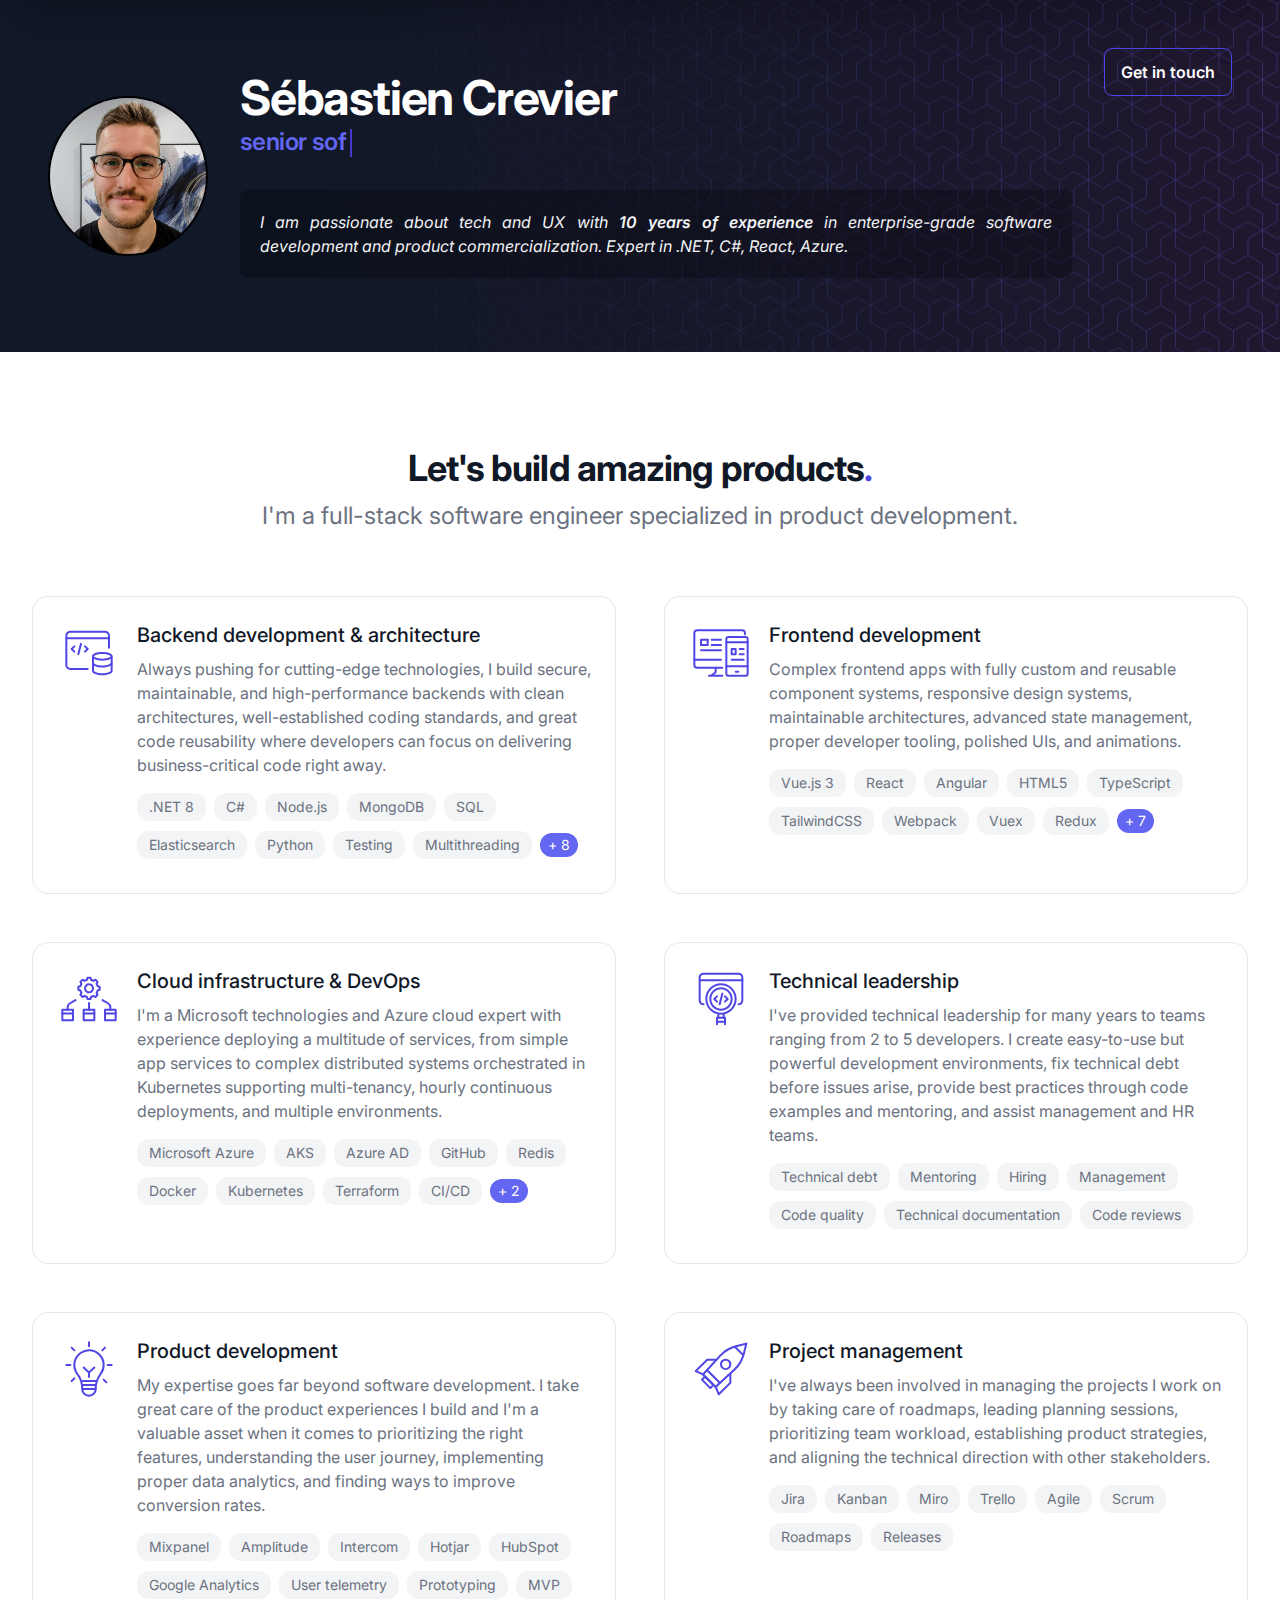
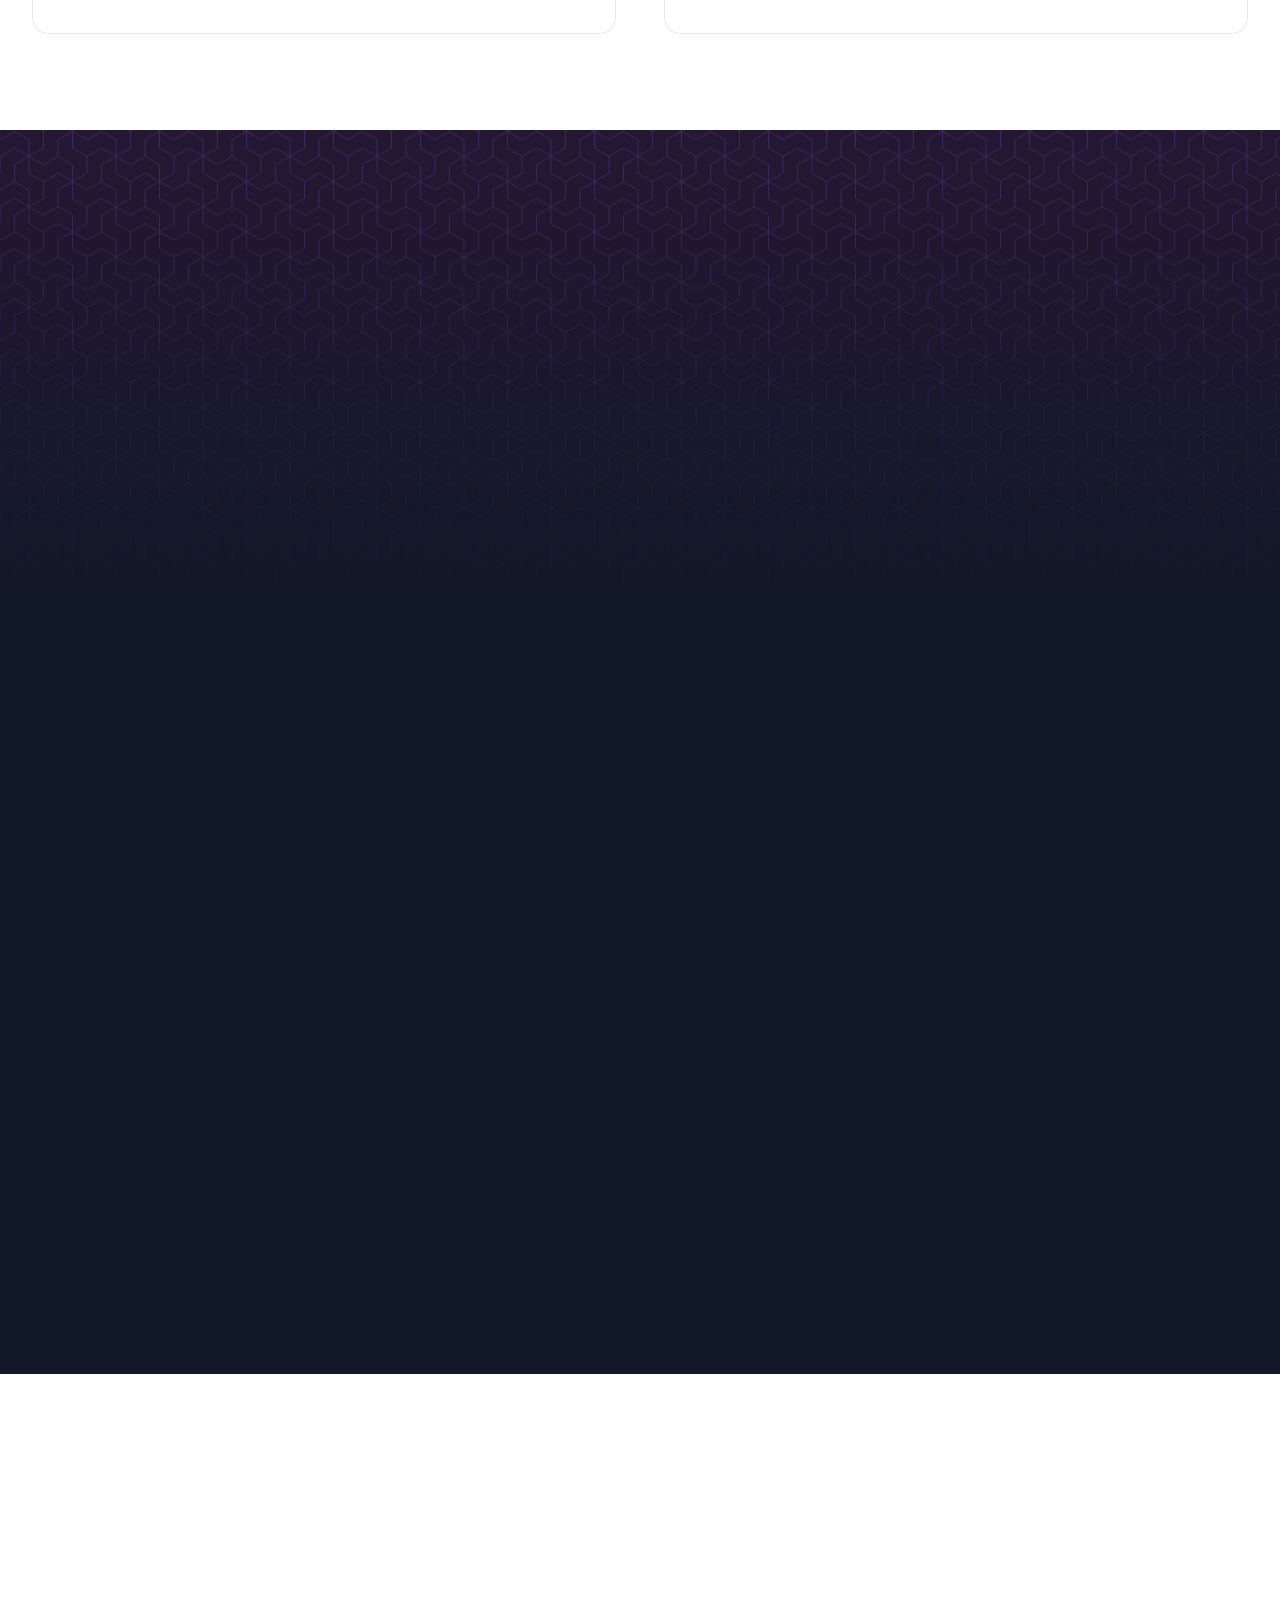
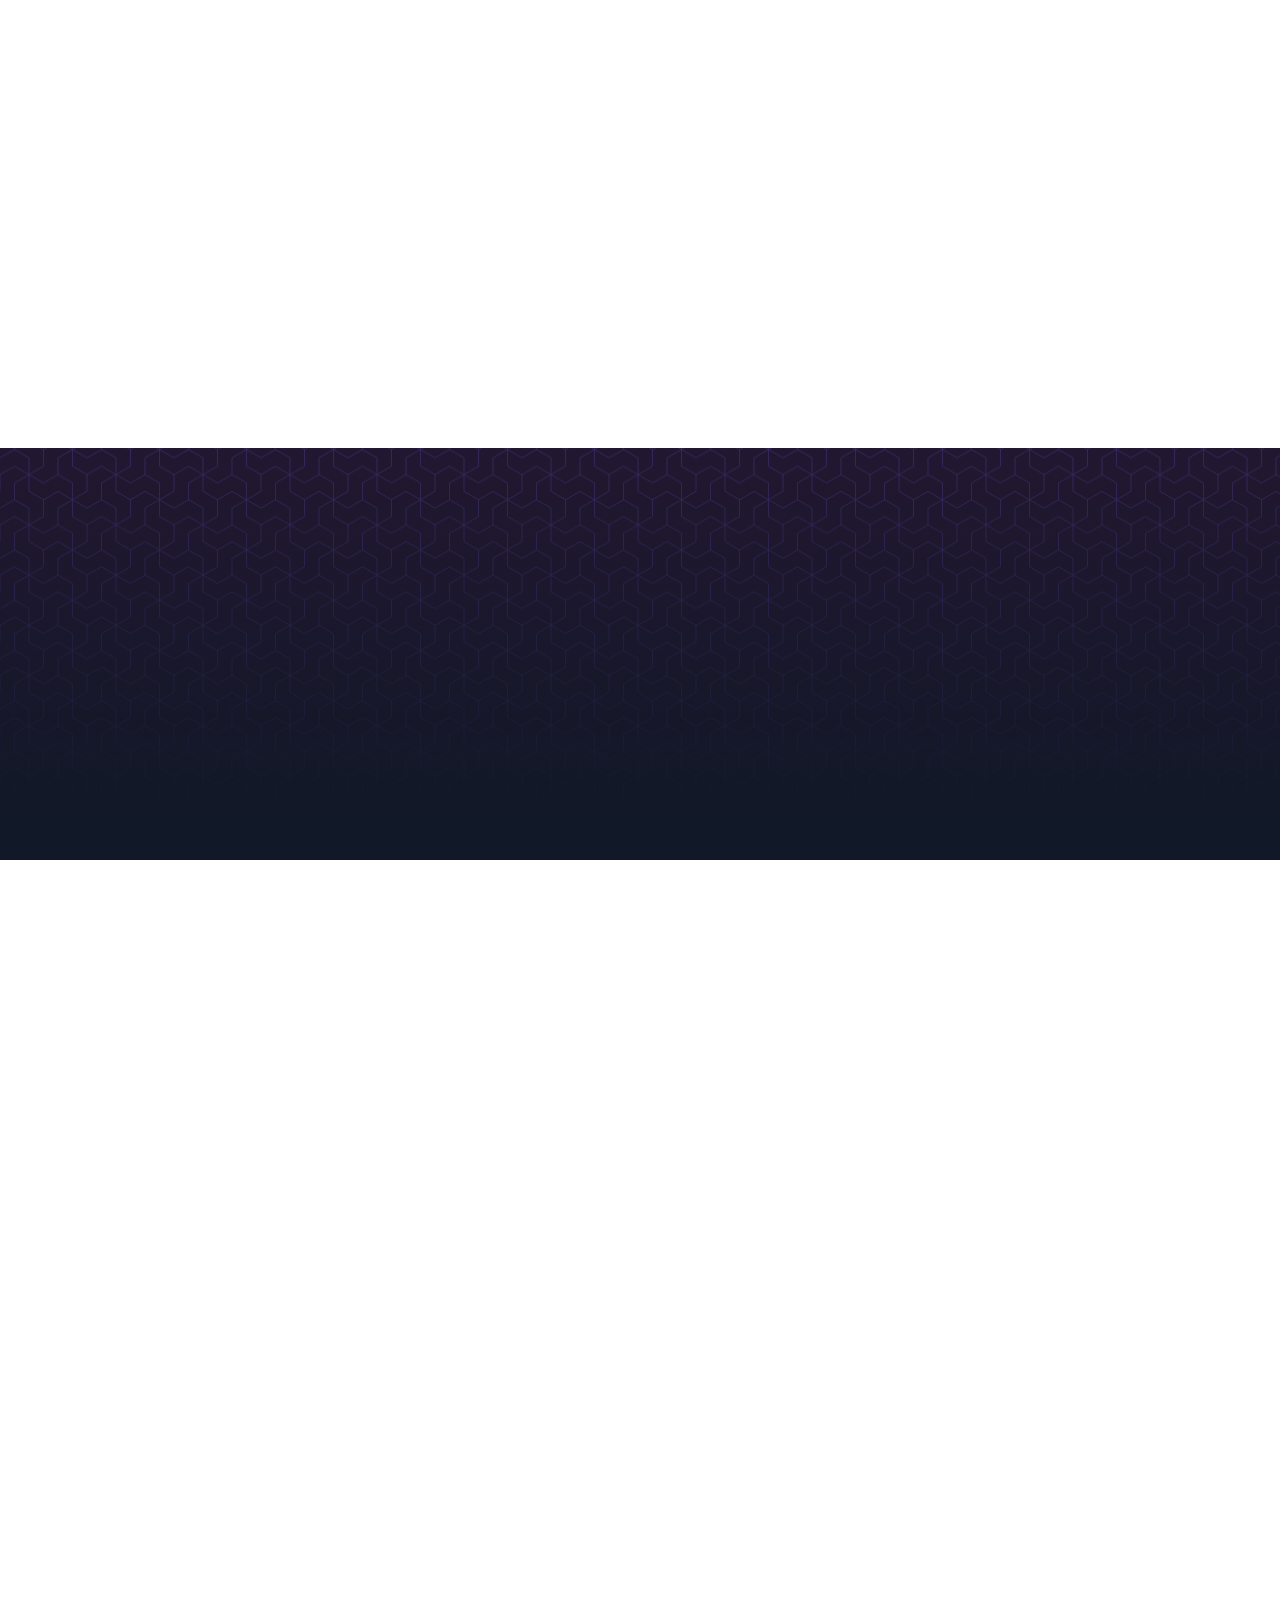
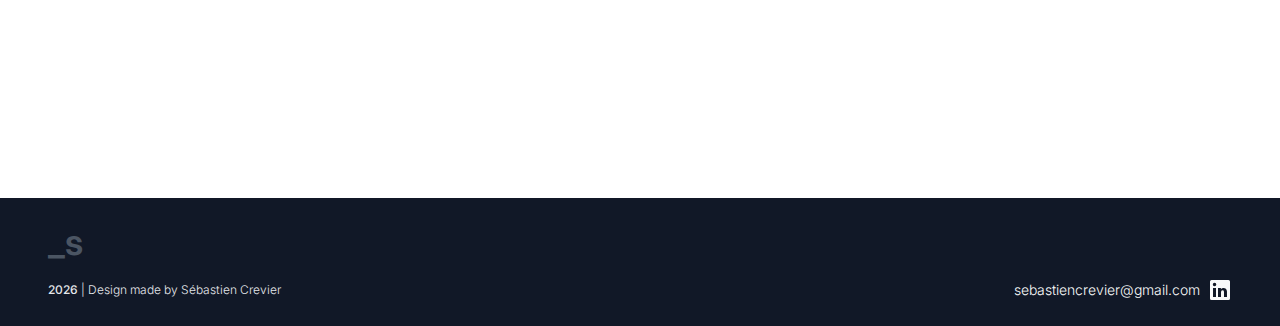
==== commit 9861cd5e: "Deploying to main from @ sebastiencrevier/sebastiencrevierwebsite@e857dead3f3d90ea3599453df0bf9cc6f7" ====
--- a/index.html
+++ b/index.html
@@ -5,20 +5,20 @@
     <meta name="viewport" content="width=device-width,initial-scale=1">
     <meta name="generator" content="VuePress 2.0.0-beta.51">
     <link rel="preconnect" href="https://fonts.googleapis.com"><link rel="preconnect" href="https://fonts.gstatic.com" crossorigin><link rel="stylesheet" href="https://fonts.googleapis.com/css2?family=Inter:wght@300..700&display=swap"><link rel="apple-touch-icon" sizes="180x180" href="/apple-touch-icon.png?v=1"><link rel="icon" type="image/png" sizes="32x32" href="/favicon-32x32.png?v=1"><link rel="icon" type="image/png" sizes="16x16" href="/favicon-16x16.png?v=1"><link rel="manifest" href="/site.webmanifest?v=1"><link rel="mask-icon" href="/safari-pinned-tab.svg?v=1" color="#5bbad5"><link rel="shortcut icon" href="/favicon.ico?v=1"><meta name="msapplication-TileColor" content="#da532c"><meta name="theme-color" content="#ffffff"><meta property="og:url" content="https://sebastiencrevier.com"><meta property="og:title" content="Sébastien Crevier - Software Engineer & Product Development"><meta property="og:description" content="Full-stack software engineer and web architect specialized in product development and building enterprise-grade applications."><meta property="og:image" content="https://sebastiencrevier.com/favicon.png"><title>Sébastien Crevier - Software Engineer & Product Development</title><meta name="description" content="Full-stack software engineer and web architect specialized in product development and building enterprise-grade applications.">
-    <link rel="modulepreload" href="/assets/app.3725f9f3.js"><link rel="modulepreload" href="/assets/index.html.cc0bb7c2.js"><link rel="modulepreload" href="/assets/index.html.b552a117.js"><link rel="prefetch" href="/assets/404.html.fbc7345a.js"><link rel="prefetch" href="/assets/404.html.35324603.js">
-    <link rel="stylesheet" href="/assets/style.74d11682.css">
+    <link rel="modulepreload" href="/assets/app.866280a6.js"><link rel="modulepreload" href="/assets/index.html.9d4cc7f1.js"><link rel="modulepreload" href="/assets/index.html.b552a117.js"><link rel="prefetch" href="/assets/404.html.fbc7345a.js"><link rel="prefetch" href="/assets/404.html.f7c8aa1f.js">
+    <link rel="stylesheet" href="/assets/style.18529613.css">
   </head>
   <body>
-    <div id="app"><!--[--><!--[--><!--[--><div><div class="_header_1vg38_11"><div class="_body_1vg38_23"><div class="_logo_1vg38_47"><div class="_profilePicture_1vg38_109"><img src="/assets/profile.40cbfd27.jpg" alt="Profile picture"></div></div><div><div class="_title_1vg38_29">Sébastien Crevier</div><div class="_subtitle_1vg38_35"><div class="is-typed"><!--[--><!--]--><span class="typed"></span><span class="cursor [object Object]"> </span></div></div><div class="_description_1vg38_125"> I am passionate about tech and UX with <b>10 years of experience</b> in enterprise-grade software development and product commercialization. Expert in .NET, C#, React, Azure. </div></div></div><div class="_actions_1vg38_53"><!-- <a href="/" :class="$style.languageLink" @click.prevent="toggleLanguage">FR</a> --><button class="_button_18fik_2 _outline_18fik_7 _contactButton_1vg38_73 _contactButton_1vg38_73" type="button"><!--[-->Get in touch<!--]--></button></div><div class="_background_1vg38_205"></div></div></div><div class="_stickyHeaderContainer_17tew_3"><div class="_stickyHeader_17tew_3"><div class="_header_1vg38_11 _small_1vg38_19"><div class="_body_1vg38_23"><div class="_logo_1vg38_47"><div class="_container_1n214_3 _smallLogo_1vg38_185">_s</div></div><div><div class="_title_1vg38_29">Sébastien Crevier</div><div class="_subtitle_1vg38_35"><div class="is-typed"><!--[--><!--]--><span class="typed"></span><span class="cursor [object Object]"> </span></div></div><!----></div></div><div class="_actions_1vg38_53"><!-- <a href="/" :class="$style.languageLink" @click.prevent="toggleLanguage">FR</a> --><button class="_button_18fik_2 _outline_18fik_7 _contactButton_1vg38_73 _contactButton_1vg38_73" type="button"><!--[-->Get in touch<!--]--></button></div><!----></div></div></div><!--]--><div><div class="_wrapper_136dd_3"><div class="_container_136dd_9"><div class="_content_136dd_19"><div><div><!--[--><h1 class="_title_136dd_25"><!--[--><span>Let&#39;s build <br class="_linebreak_13t3f_3"> amazing products</span><!--]--><span class="text-indigo-600">.</span></h1><!--]--></div></div><div><div><!--[--><h3 class="_description_136dd_31">I&#39;m a full-stack software engineer specialized in product development.</h3><!--]--></div></div><div><div><!--[--><div class="_body_136dd_37"><!--[--><div class="_itemGrid_13t3f_13"><!--[--><div class="_item_13t3f_13"><div class="_icon_13t3f_37"><svg id="b" xmlns="http://www.w3.org/2000/svg" viewbox="0 0 48 48"><defs></defs><g id="d"><path class="f" d="M39 13.75H7a.75.75 0 0 1 0-1.5h32a.75.75 0 0 1 0 1.5ZM13 23.75a.747.747 0 0 1-.53-.22l-2-2a.75.75 0 0 1 0-1.06l2-2a.75.75 0 1 1 1.06 1.06L12.06 21l1.47 1.47a.75.75 0 0 1-.53 1.28ZM21 23.75a.75.75 0 0 1-.53-1.28L21.94 21l-1.47-1.47a.75.75 0 1 1 1.06-1.06l2 2a.75.75 0 0 1 0 1.06l-2 2a.747.747 0 0 1-.53.22ZM16.001 25.75a.75.75 0 0 1-.729-.932l2-8a.75.75 0 0 1 1.455.364l-2 8a.75.75 0 0 1-.726.568Z"></path><path class="f" d="M23 36.75H10A3.754 3.754 0 0 1 6.25 33V11A3.754 3.754 0 0 1 10 7.25h26A3.754 3.754 0 0 1 39.75 11v9a.75.75 0 0 1-1.5 0v-9c0-1.24-1.01-2.25-2.25-2.25H10c-1.24 0-2.25 1.01-2.25 2.25v22c0 1.24 1.01 2.25 2.25 2.25h13a.75.75 0 0 1 0 1.5Z"></path><path class="f" d="M34 29.75c-3.852 0-7.75-1.116-7.75-3.25s3.898-3.25 7.75-3.25 7.75 1.116 7.75 3.25-3.898 3.25-7.75 3.25Zm0-5c-4.124 0-6.25 1.227-6.25 1.75s2.126 1.75 6.25 1.75 6.25-1.227 6.25-1.75-2.126-1.75-6.25-1.75Z"></path><path class="f" d="M34 34.933c-3.852 0-7.75-1.15-7.75-3.347V27a.75.75 0 0 1 1.5 0v4.586c0 .651 2.373 1.847 6.25 1.847s6.25-1.196 6.25-1.847V27a.75.75 0 0 1 1.5 0v4.586c0 2.198-3.898 3.347-7.75 3.347Z"></path><path class="f" d="M34 40.75c-3.852 0-7.75-1.15-7.75-3.347V32a.75.75 0 0 1 1.5 0v5.403c0 .651 2.373 1.847 6.25 1.847s6.25-1.196 6.25-1.847V32a.75.75 0 0 1 1.5 0v5.403c0 2.198-3.898 3.347-7.75 3.347Z"></path></g></svg></div><div class="_body_13t3f_55"><div class="_title_13t3f_57">Backend development &amp; architecture</div><div class="_description_13t3f_63">Always pushing for cutting-edge technologies, I build secure, maintainable, and high-performance backends with clean architectures,
+    <div id="app"><!--[--><!--[--><!--[--><div><div class="_header_1vg38_11"><div class="_body_1vg38_23"><div class="_logo_1vg38_47"><div class="_profilePicture_1vg38_109"><img src="/assets/profile.40cbfd27.jpg" alt="Profile picture"></div></div><div><div class="_title_1vg38_29">Sébastien Crevier</div><div class="_subtitle_1vg38_35"><div class="is-typed"><!--[--><!--]--><span class="typed"></span><span class="cursor [object Object]"> </span></div></div><div class="_description_1vg38_125"> I am passionate about tech and UX with <b>10 years of experience</b> in enterprise-grade software development and product commercialization. Expert in .NET, C#, React, Azure. </div></div></div><div class="_actions_1vg38_53"><!-- <a href="/" :class="$style.languageLink" @click.prevent="toggleLanguage">FR</a> --><button class="_button_18fik_2 _outline_18fik_7 _contactButton_1vg38_73 _contactButton_1vg38_73" type="button"><!--[-->Get in touch<!--]--></button></div><div class="_background_1vg38_205"></div></div></div><div class="_stickyHeaderContainer_17tew_3"><div class="_stickyHeader_17tew_3"><div class="_header_1vg38_11 _small_1vg38_19"><div class="_body_1vg38_23"><div class="_logo_1vg38_47"><div class="_container_1n214_3 _smallLogo_1vg38_185">_s</div></div><div><div class="_title_1vg38_29">Sébastien Crevier</div><div class="_subtitle_1vg38_35"><div class="is-typed"><!--[--><!--]--><span class="typed"></span><span class="cursor [object Object]"> </span></div></div><!----></div></div><div class="_actions_1vg38_53"><!-- <a href="/" :class="$style.languageLink" @click.prevent="toggleLanguage">FR</a> --><button class="_button_18fik_2 _outline_18fik_7 _contactButton_1vg38_73 _contactButton_1vg38_73" type="button"><!--[-->Get in touch<!--]--></button></div><!----></div></div></div><!--]--><div><div class="_wrapper_1do2v_2"><div class="_container_1do2v_5"><div class="_content_1do2v_10"><div><div><!--[--><h1 class="_title_1do2v_13"><!--[--><span>Let&#39;s build <br class="_linebreak_13t3f_3"> amazing products</span><!--]--><span class="text-indigo-600">.</span></h1><!--]--></div></div><div><div><!--[--><h3 class="_description_1do2v_16">I&#39;m a full-stack software engineer specialized in product development.</h3><!--]--></div></div><div><div><!--[--><div class="_body_1do2v_19"><!--[--><div class="_itemGrid_13t3f_13"><!--[--><div class="_item_13t3f_13"><div class="_icon_13t3f_37"><svg id="b" xmlns="http://www.w3.org/2000/svg" viewbox="0 0 48 48"><defs></defs><g id="d"><path class="f" d="M39 13.75H7a.75.75 0 0 1 0-1.5h32a.75.75 0 0 1 0 1.5ZM13 23.75a.747.747 0 0 1-.53-.22l-2-2a.75.75 0 0 1 0-1.06l2-2a.75.75 0 1 1 1.06 1.06L12.06 21l1.47 1.47a.75.75 0 0 1-.53 1.28ZM21 23.75a.75.75 0 0 1-.53-1.28L21.94 21l-1.47-1.47a.75.75 0 1 1 1.06-1.06l2 2a.75.75 0 0 1 0 1.06l-2 2a.747.747 0 0 1-.53.22ZM16.001 25.75a.75.75 0 0 1-.729-.932l2-8a.75.75 0 0 1 1.455.364l-2 8a.75.75 0 0 1-.726.568Z"></path><path class="f" d="M23 36.75H10A3.754 3.754 0 0 1 6.25 33V11A3.754 3.754 0 0 1 10 7.25h26A3.754 3.754 0 0 1 39.75 11v9a.75.75 0 0 1-1.5 0v-9c0-1.24-1.01-2.25-2.25-2.25H10c-1.24 0-2.25 1.01-2.25 2.25v22c0 1.24 1.01 2.25 2.25 2.25h13a.75.75 0 0 1 0 1.5Z"></path><path class="f" d="M34 29.75c-3.852 0-7.75-1.116-7.75-3.25s3.898-3.25 7.75-3.25 7.75 1.116 7.75 3.25-3.898 3.25-7.75 3.25Zm0-5c-4.124 0-6.25 1.227-6.25 1.75s2.126 1.75 6.25 1.75 6.25-1.227 6.25-1.75-2.126-1.75-6.25-1.75Z"></path><path class="f" d="M34 34.933c-3.852 0-7.75-1.15-7.75-3.347V27a.75.75 0 0 1 1.5 0v4.586c0 .651 2.373 1.847 6.25 1.847s6.25-1.196 6.25-1.847V27a.75.75 0 0 1 1.5 0v4.586c0 2.198-3.898 3.347-7.75 3.347Z"></path><path class="f" d="M34 40.75c-3.852 0-7.75-1.15-7.75-3.347V32a.75.75 0 0 1 1.5 0v5.403c0 .651 2.373 1.847 6.25 1.847s6.25-1.196 6.25-1.847V32a.75.75 0 0 1 1.5 0v5.403c0 2.198-3.898 3.347-7.75 3.347Z"></path></g></svg></div><div class="_body_13t3f_55"><div class="_title_13t3f_57">Backend development &amp; architecture</div><div class="_description_13t3f_63">Always pushing for cutting-edge technologies, I build secure, maintainable, and high-performance backends with clean architectures,
       well-established coding standards, and great code reusability where developers can focus on delivering business-critical code right away.</div><div class="_tags_13t3f_71"><div><!--[--><a class="_container_h765e_3" href="https://www.google.com/search?q=.NET 8" target="_blank">.NET 8</a><a class="_container_h765e_3" href="https://www.google.com/search?q=C#" target="_blank">C#</a><a class="_container_h765e_3" href="https://www.google.com/search?q=Node.js" target="_blank">Node.js</a><a class="_container_h765e_3" href="https://www.google.com/search?q=MongoDB" target="_blank">MongoDB</a><a class="_container_h765e_3" href="https://www.google.com/search?q=SQL" target="_blank">SQL</a><a class="_container_h765e_3" href="https://www.google.com/search?q=Elasticsearch" target="_blank">Elasticsearch</a><a class="_container_h765e_3" href="https://www.google.com/search?q=Python" target="_blank">Python</a><a class="_container_h765e_3" href="https://www.google.com/search?q=Testing" target="_blank">Testing</a><a class="_container_h765e_3" href="https://www.google.com/search?q=Multithreading" target="_blank">Multithreading</a><!--]--><div class="_more_1h7x8_3">+ 8</div></div></div></div></div><div class="_item_13t3f_13"><div class="_icon_13t3f_37"><svg xmlns="http://www.w3.org/2000/svg" viewbox="0 0 48 48"><path d="M25 35.75H6.21a2.964 2.964 0 0 1-2.96-2.96V9.21a2.964 2.964 0 0 1 2.96-2.96h33.58a2.964 2.964 0 0 1 2.96 2.96V10a.75.75 0 0 1-1.5 0v-.79c0-.805-.655-1.46-1.46-1.46H6.21c-.805 0-1.46.655-1.46 1.46V32.79c0 .806.655 1.46 1.46 1.46H25a.75.75 0 0 1 0 1.5Z"></path><path class="f" d="M24 29.75H4a.75.75 0 0 1 0-1.5h20a.75.75 0 0 1 0 1.5ZM25 41.75H15a.75.75 0 0 1 0-1.5h10a.75.75 0 0 1 0 1.5Z"></path><path class="f" d="M17.229 41.309a.749.749 0 0 1-.434-1.364l2.198-1.55c.109-.077.26-.365.257-.763l-.005-2.63a.75.75 0 0 1 .748-.752h.002a.75.75 0 0 1 .75.748l.005 2.625c.008.836-.334 1.603-.891 1.997l-2.198 1.552a.755.755 0 0 1-.432.136ZM24 14.75h-7a.75.75 0 0 1 0-1.5h7a.75.75 0 0 1 0 1.5ZM24 18.75h-7a.75.75 0 0 1 0-1.5h7a.75.75 0 0 1 0 1.5ZM24 22.75H9a.75.75 0 0 1 0-1.5h15a.75.75 0 0 1 0 1.5ZM14 18.75H9a.75.75 0 0 1 0-1.5h4.25V14a.75.75 0 0 1 1.5 0v4a.75.75 0 0 1-.75.75Z"></path><path class="f" d="M9 18.75a.75.75 0 0 1-.75-.75v-4a.75.75 0 0 1 .75-.75h5a.75.75 0 0 1 0 1.5H9.75V18a.75.75 0 0 1-.75.75ZM42.568 41.75H29.432a2.184 2.184 0 0 1-2.182-2.182V13.432c0-1.204.979-2.182 2.182-2.182h13.136c1.203 0 2.182.979 2.182 2.182v26.136a2.184 2.184 0 0 1-2.182 2.182Zm-13.136-29a.682.682 0 0 0-.682.682v26.136c0 .376.306.682.682.682h13.136a.682.682 0 0 0 .682-.682V13.432a.682.682 0 0 0-.682-.682H29.432Z"></path><path class="f" d="M41 21.75h-3a.75.75 0 0 1 0-1.5h3a.75.75 0 0 1 0 1.5ZM41 25.75h-3a.75.75 0 0 1 0-1.5h3a.75.75 0 0 1 0 1.5ZM41 29.75h-9a.75.75 0 0 1 0-1.5h9a.75.75 0 0 1 0 1.5ZM35 25.75h-3a.75.75 0 0 1-.75-.75v-4a.75.75 0 0 1 .75-.75h3a.75.75 0 0 1 .75.75v4a.75.75 0 0 1-.75.75Zm-2.25-1.5h1.5v-2.5h-1.5v2.5ZM44 16.75H28a.75.75 0 0 1 0-1.5h16a.75.75 0 0 1 0 1.5ZM44 34.75H28a.75.75 0 0 1 0-1.5h16a.75.75 0 0 1 0 1.5ZM37 38.75h-2a.75.75 0 0 1 0-1.5h2a.75.75 0 0 1 0 1.5Z"></path></svg></div><div class="_body_13t3f_55"><div class="_title_13t3f_57">Frontend development</div><div class="_description_13t3f_63">Complex frontend apps with fully custom and reusable component systems, responsive design systems,
       maintainable architectures, advanced state management, proper developer tooling, polished UIs, and animations.</div><div class="_tags_13t3f_71"><div><!--[--><a class="_container_h765e_3" href="https://www.google.com/search?q=Vue.js 3" target="_blank">Vue.js 3</a><a class="_container_h765e_3" href="https://www.google.com/search?q=React" target="_blank">React</a><a class="_container_h765e_3" href="https://www.google.com/search?q=Angular" target="_blank">Angular</a><a class="_container_h765e_3" href="https://www.google.com/search?q=HTML5" target="_blank">HTML5</a><a class="_container_h765e_3" href="https://www.google.com/search?q=TypeScript" target="_blank">TypeScript</a><a class="_container_h765e_3" href="https://www.google.com/search?q=TailwindCSS" target="_blank">TailwindCSS</a><a class="_container_h765e_3" href="https://www.google.com/search?q=Webpack" target="_blank">Webpack</a><a class="_container_h765e_3" href="https://www.google.com/search?q=Vuex" target="_blank">Vuex</a><a class="_container_h765e_3" href="https://www.google.com/search?q=Redux" target="_blank">Redux</a><!--]--><div class="_more_1h7x8_3">+ 7</div></div></div></div></div><div class="_item_13t3f_13"><div class="_icon_13t3f_37"><svg xmlns="http://www.w3.org/2000/svg" viewbox="0 0 48 48"><path class="f" d="M12 35.66H4a.75.75 0 0 1 0-1.5h8a.75.75 0 0 1 0 1.5Z"></path><path class="f" d="M12 40.75H4a.75.75 0 0 1-.75-.75v-8a.75.75 0 0 1 .75-.75h8a.75.75 0 0 1 .75.75v8a.75.75 0 0 1-.75.75Zm-7.25-1.5h6.5v-6.5h-6.5v6.5ZM28 35.66h-8a.75.75 0 0 1 0-1.5h8a.75.75 0 0 1 0 1.5Z"></path><path class="f" d="M28 40.75h-8a.75.75 0 0 1-.75-.75v-8a.75.75 0 0 1 .75-.75h8a.75.75 0 0 1 .75.75v8a.75.75 0 0 1-.75.75Zm-7.25-1.5h6.5v-6.5h-6.5v6.5ZM44 35.66h-8a.75.75 0 0 1 0-1.5h8a.75.75 0 0 1 0 1.5Z"></path><path class="f" d="M44 40.75h-8a.75.75 0 0 1-.75-.75v-8a.75.75 0 0 1 .75-.75h8a.75.75 0 0 1 .75.75v8a.75.75 0 0 1-.75.75Zm-7.25-1.5h6.5v-6.5h-6.5v6.5ZM24 32.75a.75.75 0 0 1-.75-.75v-5a.75.75 0 0 1 1.5 0v5a.75.75 0 0 1-.75.75ZM8 32.75a.75.75 0 0 1-.75-.75v-1.757c0-1.532.829-2.954 2.162-3.71l4.097-2.321a.749.749 0 1 1 .74 1.305l-4.098 2.32a2.77 2.77 0 0 0-1.401 2.406V32a.75.75 0 0 1-.75.75Z"></path><path class="f" d="M40 32.75a.75.75 0 0 1-.75-.75v-1.757a2.77 2.77 0 0 0-1.401-2.405l-4.097-2.321a.75.75 0 1 1 .74-1.305l4.096 2.321a4.272 4.272 0 0 1 2.162 3.71V32a.75.75 0 0 1-.75.75ZM24.143 19.769c-1.603 0-2.987-.885-3.582-2.32-.638-1.537-.191-3.266 1.136-4.407a3.235 3.235 0 0 1 1.845-.766c1.757-.13 3.285.773 3.922 2.31.637 1.535.19 3.265-1.137 4.405a3.231 3.231 0 0 1-1.845.765 4.422 4.422 0 0 1-.34.013Zm-.25-6.006c-.076 0-.155.003-.236.01-.36.027-.708.172-.982.407-1.003.862-1.035 1.957-.73 2.694.307.736 1.103 1.497 2.422 1.386h.001c.36-.028.708-.172.982-.407 1.003-.862 1.034-1.957.729-2.693-.287-.692-1.007-1.397-2.185-1.397Z"></path><path class="f" d="M25.125 24.75h-2.25a.75.75 0 0 1-.728-.566l-.276-1.094a7.385 7.385 0 0 1-1.378-.573l-.97.58a.753.753 0 0 1-.915-.115l-1.591-1.59a.75.75 0 0 1-.114-.916l.58-.968a7.36 7.36 0 0 1-.574-1.38l-1.093-.276a.751.751 0 0 1-.566-.727v-2.25c0-.344.233-.643.566-.728l1.093-.276a7.36 7.36 0 0 1 .573-1.379l-.579-.969a.75.75 0 0 1 .114-.915l1.591-1.592a.749.749 0 0 1 .915-.113l.97.58c.44-.238.9-.43 1.378-.573l.276-1.094a.75.75 0 0 1 .727-.566h2.251a.75.75 0 0 1 .727.566l.277 1.094a7.38 7.38 0 0 1 1.378.572l.97-.579a.749.749 0 0 1 .914.113l1.592 1.592a.75.75 0 0 1 .114.915l-.58.97c.238.44.43.9.573 1.378l1.094.276a.751.751 0 0 1 .566.728v2.25a.751.751 0 0 1-.566.727l-1.094.277a7.36 7.36 0 0 1-.573 1.379l.58.968a.75.75 0 0 1-.114.915l-1.592 1.591a.752.752 0 0 1-.914.115l-.97-.58c-.44.238-.901.43-1.378.573l-.277 1.094a.75.75 0 0 1-.727.566Zm-1.667-1.5h1.083l.242-.955a.75.75 0 0 1 .557-.547 5.839 5.839 0 0 0 1.776-.737.751.751 0 0 1 .78-.008l.848.506.765-.765-.506-.847a.751.751 0 0 1 .008-.782c.344-.55.591-1.147.737-1.775a.751.751 0 0 1 .547-.558l.955-.24v-1.083l-.955-.241a.751.751 0 0 1-.547-.558 5.836 5.836 0 0 0-.737-1.775.751.751 0 0 1-.008-.782l.506-.847-.765-.766-.847.506a.75.75 0 0 1-.781-.007 5.836 5.836 0 0 0-1.776-.737.75.75 0 0 1-.557-.547l-.242-.955h-1.083l-.24.955a.75.75 0 0 1-.558.547 5.839 5.839 0 0 0-1.776.737.75.75 0 0 1-.781.007l-.847-.506-.765.766.506.847a.751.751 0 0 1-.008.782 5.833 5.833 0 0 0-.737 1.775.751.751 0 0 1-.547.558l-.955.241v1.082l.955.241c.272.07.483.284.547.558.146.628.393 1.225.737 1.775.149.24.152.541.008.782l-.506.847.765.765.847-.506a.751.751 0 0 1 .781.008c.551.343 1.148.591 1.776.737a.75.75 0 0 1 .557.547l.241.955Z"></path></svg></div><div class="_body_13t3f_55"><div class="_title_13t3f_57">Cloud infrastructure &amp; DevOps</div><div class="_description_13t3f_63">I&#39;m a Microsoft technologies and Azure cloud expert with experience deploying a multitude of services, from simple app services
       to complex distributed systems orchestrated in Kubernetes supporting multi-tenancy, hourly continuous deployments, and multiple environments.</div><div class="_tags_13t3f_71"><div><!--[--><a class="_container_h765e_3" href="https://www.google.com/search?q=Microsoft Azure" target="_blank">Microsoft Azure</a><a class="_container_h765e_3" href="https://www.google.com/search?q=AKS" target="_blank">AKS</a><a class="_container_h765e_3" href="https://www.google.com/search?q=Azure AD" target="_blank">Azure AD</a><a class="_container_h765e_3" href="https://www.google.com/search?q=GitHub" target="_blank">GitHub</a><a class="_container_h765e_3" href="https://www.google.com/search?q=Redis" target="_blank">Redis</a><a class="_container_h765e_3" href="https://www.google.com/search?q=Docker" target="_blank">Docker</a><a class="_container_h765e_3" href="https://www.google.com/search?q=Kubernetes" target="_blank">Kubernetes</a><a class="_container_h765e_3" href="https://www.google.com/search?q=Terraform" target="_blank">Terraform</a><a class="_container_h765e_3" href="https://www.google.com/search?q=CI/CD" target="_blank">CI/CD</a><!--]--><div class="_more_1h7x8_3">+ 2</div></div></div></div></div><div class="_item_13t3f_13"><div class="_icon_13t3f_37"><svg id="b" xmlns="http://www.w3.org/2000/svg" viewbox="0 0 48 48"><defs></defs><g id="d"><path class="f" d="M24 35.75c-6.479 0-11.75-5.271-11.75-11.75S17.521 12.25 24 12.25 35.75 17.521 35.75 24 30.479 35.75 24 35.75Zm0-22c-5.652 0-10.25 4.598-10.25 10.25S18.348 34.25 24 34.25 34.25 29.652 34.25 24 29.652 13.75 24 13.75Z"></path><path class="f" d="M24 32.75c-4.825 0-8.75-3.925-8.75-8.75s3.925-8.75 8.75-8.75 8.75 3.925 8.75 8.75-3.925 8.75-8.75 8.75Zm0-16c-3.998 0-7.25 3.252-7.25 7.25s3.252 7.25 7.25 7.25 7.25-3.252 7.25-7.25-3.252-7.25-7.25-7.25ZM27 43.75a.75.75 0 0 1-.75-.75v-4.25h-4.5V43a.75.75 0 0 1-1.5 0v-5a.75.75 0 0 1 .75-.75h6a.75.75 0 0 1 .75.75v5a.75.75 0 0 1-.75.75Z"></path><path class="f" d="M27 41.75h-6a.75.75 0 0 1 0-1.5h6a.75.75 0 0 1 0 1.5ZM22 38.75a.75.75 0 0 1-.75-.75v-3a.75.75 0 0 1 1.5 0v3a.75.75 0 0 1-.75.75ZM26 38.75a.75.75 0 0 1-.75-.75v-3a.75.75 0 0 1 1.5 0v3a.75.75 0 0 1-.75.75ZM40 10.75H8a.75.75 0 0 1 0-1.5h32a.75.75 0 0 1 0 1.5Z"></path><path class="f" d="M37.109 28.75a.75.75 0 0 1 0-1.5c1.18 0 2.141-.96 2.141-2.14V7.89c0-1.18-.96-2.14-2.141-2.14H10.89c-1.18 0-2.141.96-2.141 2.14v17.22c0 1.18.96 2.14 2.141 2.14a.75.75 0 0 1 0 1.5 3.645 3.645 0 0 1-3.641-3.64V7.89a3.645 3.645 0 0 1 3.641-3.64H37.11a3.645 3.645 0 0 1 3.641 3.64v17.22a3.645 3.645 0 0 1-3.641 3.64Z"></path><path class="f" d="M21 26.75a.748.748 0 0 1-.53-.22l-2-2a.75.75 0 0 1 0-1.06l2-2a.75.75 0 1 1 1.06 1.06L20.06 24l1.47 1.47a.75.75 0 0 1-.53 1.28ZM27 26.75a.75.75 0 0 1-.53-1.28L27.94 24l-1.47-1.47a.75.75 0 1 1 1.06-1.06l2 2a.75.75 0 0 1 0 1.06l-2 2a.748.748 0 0 1-.53.22ZM23 28.75a.75.75 0 0 1-.728-.932l2-8a.75.75 0 1 1 1.455.363l-2 8a.75.75 0 0 1-.727.569Z"></path></g></svg></div><div class="_body_13t3f_55"><div class="_title_13t3f_57">Technical leadership</div><div class="_description_13t3f_63">I&#39;ve provided technical leadership for many years to teams ranging from 2 to 5 developers. I create easy-to-use but powerful
       development environments, fix technical debt before issues arise, provide best practices through code examples and mentoring, and assist
       management and HR teams.</div><div class="_tags_13t3f_71"><div><!--[--><a class="_container_h765e_3" href="https://www.google.com/search?q=Technical debt" target="_blank">Technical debt</a><a class="_container_h765e_3" href="https://www.google.com/search?q=Mentoring" target="_blank">Mentoring</a><a class="_container_h765e_3" href="https://www.google.com/search?q=Hiring" target="_blank">Hiring</a><a class="_container_h765e_3" href="https://www.google.com/search?q=Management" target="_blank">Management</a><a class="_container_h765e_3" href="https://www.google.com/search?q=Code quality" target="_blank">Code quality</a><a class="_container_h765e_3" href="https://www.google.com/search?q=Technical documentation" target="_blank">Technical documentation</a><a class="_container_h765e_3" href="https://www.google.com/search?q=Code reviews" target="_blank">Code reviews</a><!--]--><!----></div></div></div></div><div class="_item_13t3f_13"><div class="_icon_13t3f_37"><svg id="b" xmlns="http://www.w3.org/2000/svg" viewbox="0 0 48 48"><defs></defs><g id="d"><path class="f" d="M23.986 27.388a.744.744 0 0 1-.51-.2l-4-3.713a.75.75 0 0 1 1.02-1.1l3.49 3.24 3.49-3.24a.75.75 0 0 1 1.02 1.1l-4 3.713a.744.744 0 0 1-.51.2Z"></path><path class="f" d="M24 30.75a.75.75 0 0 1-.75-.75v-3a.75.75 0 0 1 1.5 0v3a.75.75 0 0 1-.75.75ZM29 33.75H19a.75.75 0 0 1 0-1.5h10a.75.75 0 0 1 0 1.5ZM29 36.75H19a.75.75 0 0 1 0-1.5h10a.75.75 0 0 1 0 1.5ZM29 39.75H19a.75.75 0 0 1 0-1.5h10a.75.75 0 0 1 0 1.5Z"></path><path class="f" d="M24 44.75c-3.17 0-5.75-2.58-5.75-5.75 0-4.083-1.24-7.893-3.491-10.752-2.033-2.582-2.873-5.818-2.364-9.112.788-5.109 5.1-9.235 10.255-9.81 3.391-.38 6.656.655 9.181 2.914A11.767 11.767 0 0 1 35.75 21c0 2.528-.792 4.936-2.292 6.963-2.426 3.282-3.708 6.927-3.708 10.54V39c0 3.17-2.58 5.75-5.75 5.75Zm.015-34.001c-.397 0-.796.023-1.199.067-4.493.502-8.252 4.097-8.94 8.548-.443 2.88.288 5.704 2.06 7.956 2.46 3.123 3.814 7.262 3.814 11.654 0 2.37 1.906 4.276 4.25 4.276s4.25-1.906 4.25-4.25v-.496c0-3.937 1.384-7.89 4.002-11.433a10.137 10.137 0 0 0 1.998-6.07c0-2.914-1.246-5.7-3.419-7.643a10.137 10.137 0 0 0-6.816-2.609Zm-10.88 8.501ZM24 7.75a.75.75 0 0 1-.75-.75V4a.75.75 0 0 1 1.5 0v3a.75.75 0 0 1-.75.75ZM10 21.75H7a.75.75 0 0 1 0-1.5h3a.75.75 0 0 1 0 1.5ZM41 21.75h-3a.75.75 0 0 1 0-1.5h3a.75.75 0 0 1 0 1.5ZM11 33.75a.75.75 0 0 1-.53-1.28l2-2a.75.75 0 1 1 1.06 1.06l-2 2a.747.747 0 0 1-.53.22ZM34 10.75a.75.75 0 0 1-.53-1.28l2-2a.75.75 0 1 1 1.06 1.06l-2 2a.747.747 0 0 1-.53.22ZM37 34.75a.747.747 0 0 1-.53-.22l-2-2a.75.75 0 1 1 1.06-1.06l2 2a.75.75 0 0 1-.53 1.28ZM13 10.75a.747.747 0 0 1-.53-.22l-2-2a.75.75 0 1 1 1.06-1.06l2 2a.75.75 0 0 1-.53 1.28Z"></path></g></svg></div><div class="_body_13t3f_55"><div class="_title_13t3f_57">Product development</div><div class="_description_13t3f_63">My expertise goes far beyond software development. I take great care of the product experiences I build and I&#39;m a valuable asset when it comes to
       prioritizing the right features, understanding the user journey, implementing proper data analytics, and finding ways to improve conversion rates.</div><div class="_tags_13t3f_71"><div><!--[--><a class="_container_h765e_3" href="https://www.google.com/search?q=Mixpanel" target="_blank">Mixpanel</a><a class="_container_h765e_3" href="https://www.google.com/search?q=Amplitude" target="_blank">Amplitude</a><a class="_container_h765e_3" href="https://www.google.com/search?q=Intercom" target="_blank">Intercom</a><a class="_container_h765e_3" href="https://www.google.com/search?q=Hotjar" target="_blank">Hotjar</a><a class="_container_h765e_3" href="https://www.google.com/search?q=HubSpot" target="_blank">HubSpot</a><a class="_container_h765e_3" href="https://www.google.com/search?q=Google Analytics" target="_blank">Google Analytics</a><a class="_container_h765e_3" href="https://www.google.com/search?q=User telemetry" target="_blank">User telemetry</a><a class="_container_h765e_3" href="https://www.google.com/search?q=Prototyping" target="_blank">Prototyping</a><a class="_container_h765e_3" href="https://www.google.com/search?q=MVP" target="_blank">MVP</a><!--]--><!----></div></div></div></div><div class="_item_13t3f_13"><div class="_icon_13t3f_37"><svg id="b" xmlns="http://www.w3.org/2000/svg" viewbox="0 0 48 48"><defs></defs><g id="d"><path class="f" d="M19.932 38.249a.746.746 0 0 1-.53-.22L9.97 28.6a.75.75 0 0 1-.022-1.039l12.946-14.07A24.91 24.91 0 0 1 35.801 6.02l7.018-1.749a.75.75 0 0 1 .909.91l-1.753 7.033a24.895 24.895 0 0 1-7.464 12.89L20.44 38.05a.746.746 0 0 1-.507.198ZM11.54 28.047l8.413 8.413 13.543-12.459a23.422 23.422 0 0 0 7.02-12.133l1.455-5.839-5.824 1.452A23.438 23.438 0 0 0 24 14.505L11.54 28.047Z"></path><path class="f" d="M16.002 39.035a.75.75 0 0 1-.53-.22l-6.287-6.287a.75.75 0 0 1 0-1.06l2.357-2.359a.771.771 0 0 1 1.06 0l6.288 6.288a.75.75 0 0 1 0 1.06l-2.357 2.358a.75.75 0 0 1-.53.22Zm-5.226-7.037 5.226 5.227 1.297-1.298-5.226-5.227-1.297 1.298ZM10.5 28.752a.75.75 0 0 1-.294-.06l-5.501-2.358a.75.75 0 0 1-.235-1.22l8.644-8.644a.75.75 0 0 1 .53-.22H20a.75.75 0 0 1 0 1.5h-6.045l-7.641 7.642 4.482 1.92a.75.75 0 0 1-.295 1.44ZM22.355 43.75a.75.75 0 0 1-.69-.454l-2.357-5.501a.75.75 0 0 1 1.379-.592l1.921 4.484 7.642-7.642V28a.75.75 0 0 1 1.5 0v6.356c0 .199-.08.39-.22.53l-8.644 8.644a.752.752 0 0 1-.53.22ZM27.5 24.748a4.235 4.235 0 0 1-3.005-1.243c-.803-.803-1.245-1.87-1.245-3.005s.442-2.202 1.245-3.005a4.255 4.255 0 0 1 6.01 0c.803.803 1.245 1.87 1.245 3.005s-.442 2.202-1.245 3.005a4.235 4.235 0 0 1-3.005 1.243Zm0-6.996a2.74 2.74 0 0 0-1.945.804c-.52.52-.805 1.21-.805 1.944s.286 1.425.805 1.944a2.754 2.754 0 0 0 3.89 0c.52-.52.805-1.21.805-1.944s-.286-1.425-.805-1.944a2.742 2.742 0 0 0-1.945-.804Z"></path><path class="f" d="M23.075 35.105a.748.748 0 0 1-.53-.22l-9.43-9.43a.75.75 0 1 1 1.06-1.06l9.43 9.43a.75.75 0 0 1-.53 1.28ZM40.69 14.347a.748.748 0 0 1-.53-.22L33.873 7.84a.75.75 0 1 1 1.06-1.06l6.288 6.287a.75.75 0 0 1-.53 1.28Z"></path></g></svg></div><div class="_body_13t3f_55"><div class="_title_13t3f_57">Project management</div><div class="_description_13t3f_63">I&#39;ve always been involved in managing the projects I work on by taking care of roadmaps, leading planning sessions, prioritizing team workload,
-      establishing product strategies, and aligning the technical direction with other stakeholders.</div><div class="_tags_13t3f_71"><div><!--[--><a class="_container_h765e_3" href="https://www.google.com/search?q=Jira" target="_blank">Jira</a><a class="_container_h765e_3" href="https://www.google.com/search?q=Kanban" target="_blank">Kanban</a><a class="_container_h765e_3" href="https://www.google.com/search?q=Miro" target="_blank">Miro</a><a class="_container_h765e_3" href="https://www.google.com/search?q=Trello" target="_blank">Trello</a><a class="_container_h765e_3" href="https://www.google.com/search?q=Agile" target="_blank">Agile</a><a class="_container_h765e_3" href="https://www.google.com/search?q=Scrum" target="_blank">Scrum</a><a class="_container_h765e_3" href="https://www.google.com/search?q=Roadmaps" target="_blank">Roadmaps</a><a class="_container_h765e_3" href="https://www.google.com/search?q=Releases" target="_blank">Releases</a><!--]--><!----></div></div></div></div><!--]--></div><!--]--></div><!--]--></div></div></div><div class="_background_136dd_61"></div></div></div><div class="_wrapper_136dd_3"><div class="_container_136dd_9 _dark_136dd_43"><div class="_content_136dd_19"><div><div><!--[--><h1 class="_title_136dd_25"><!--[-->Why hire me?<!--]--><!----></h1><!--]--></div></div><div><div><!--[--><h3 class="_description_136dd_31">You need reliable technical expertise.</h3><!--]--></div></div><div><div><!--[--><div class="_body_136dd_37"><!--[--><div class="_container_16lrg_3"><!--[--><div class="_item_16lrg_11"><svg viewbox="0 0 24 24" xmlns="http://www.w3.org/2000/svg" class="_check_16lrg_29"><path d="M9.172 18.657a1 1 0 0 1-.707-.293l-5.657-5.657a1 1 0 0 1 1.414-1.414l4.95 4.95L19.778 5.636a1 1 0 0 1 1.414 1.414L9.879 18.364a1 1 0 0 1-.707.293z"></path></svg><div><div class="_title_16lrg_17">Innovative</div><div class="_description_16lrg_23">I&#39;m a forward thinker who&#39;s always looking for better and more clever ways to solve problems.</div></div></div><div class="_item_16lrg_11"><svg viewbox="0 0 24 24" xmlns="http://www.w3.org/2000/svg" class="_check_16lrg_29"><path d="M9.172 18.657a1 1 0 0 1-.707-.293l-5.657-5.657a1 1 0 0 1 1.414-1.414l4.95 4.95L19.778 5.636a1 1 0 0 1 1.414 1.414L9.879 18.364a1 1 0 0 1-.707.293z"></path></svg><div><div class="_title_16lrg_17">Critical thinking</div><div class="_description_16lrg_23">My technical decisions are always influenced by the business side of things.</div></div></div><div class="_item_16lrg_11"><svg viewbox="0 0 24 24" xmlns="http://www.w3.org/2000/svg" class="_check_16lrg_29"><path d="M9.172 18.657a1 1 0 0 1-.707-.293l-5.657-5.657a1 1 0 0 1 1.414-1.414l4.95 4.95L19.778 5.636a1 1 0 0 1 1.414 1.414L9.879 18.364a1 1 0 0 1-.707.293z"></path></svg><div><div class="_title_16lrg_17">Team player</div><div class="_description_16lrg_23">Always there for my teammates, I win when the team wins.</div></div></div><div class="_item_16lrg_11"><svg viewbox="0 0 24 24" xmlns="http://www.w3.org/2000/svg" class="_check_16lrg_29"><path d="M9.172 18.657a1 1 0 0 1-.707-.293l-5.657-5.657a1 1 0 0 1 1.414-1.414l4.95 4.95L19.778 5.636a1 1 0 0 1 1.414 1.414L9.879 18.364a1 1 0 0 1-.707.293z"></path></svg><div><div class="_title_16lrg_17">Work ethic</div><div class="_description_16lrg_23">My great work ethic results in fast and high-quality deliverables.</div></div></div><div class="_item_16lrg_11"><svg viewbox="0 0 24 24" xmlns="http://www.w3.org/2000/svg" class="_check_16lrg_29"><path d="M9.172 18.657a1 1 0 0 1-.707-.293l-5.657-5.657a1 1 0 0 1 1.414-1.414l4.95 4.95L19.778 5.636a1 1 0 0 1 1.414 1.414L9.879 18.364a1 1 0 0 1-.707.293z"></path></svg><div><div class="_title_16lrg_17">Versatile</div><div class="_description_16lrg_23">From frontend animations to backend service orchestration, I master all parts of application development.</div></div></div><div class="_item_16lrg_11"><svg viewbox="0 0 24 24" xmlns="http://www.w3.org/2000/svg" class="_check_16lrg_29"><path d="M9.172 18.657a1 1 0 0 1-.707-.293l-5.657-5.657a1 1 0 0 1 1.414-1.414l4.95 4.95L19.778 5.636a1 1 0 0 1 1.414 1.414L9.879 18.364a1 1 0 0 1-.707.293z"></path></svg><div><div class="_title_16lrg_17">Technical vision</div><div class="_description_16lrg_23">I provide the technical vision and take full ownership of it. Production issues don&#39;t scare me.</div></div></div><div class="_item_16lrg_11"><svg viewbox="0 0 24 24" xmlns="http://www.w3.org/2000/svg" class="_check_16lrg_29"><path d="M9.172 18.657a1 1 0 0 1-.707-.293l-5.657-5.657a1 1 0 0 1 1.414-1.414l4.95 4.95L19.778 5.636a1 1 0 0 1 1.414 1.414L9.879 18.364a1 1 0 0 1-.707.293z"></path></svg><div><div class="_title_16lrg_17">Leadership</div><div class="_description_16lrg_23">My technical knowledge and influence over my team are key elements to any project success.</div></div></div><div class="_item_16lrg_11"><svg viewbox="0 0 24 24" xmlns="http://www.w3.org/2000/svg" class="_check_16lrg_29"><path d="M9.172 18.657a1 1 0 0 1-.707-.293l-5.657-5.657a1 1 0 0 1 1.414-1.414l4.95 4.95L19.778 5.636a1 1 0 0 1 1.414 1.414L9.879 18.364a1 1 0 0 1-.707.293z"></path></svg><div><div class="_title_16lrg_17">Resilient</div><div class="_description_16lrg_23">I thrive in fast-paced environments with changing needs and can easily adapt to any situation.</div></div></div><!--]--></div><div><div><!--[--><div><h3 class="_title_lgg5p_3">What my former colleagues <br class="_linebreak_lgg5p_9"> have to say.</h3><div><div><!--[--><div class="_item_lgg5p_19"><svg viewbox="0 0 24 24" xmlns="http://www.w3.org/2000/svg" class="_quote_lgg5p_29"><path d="M11.192 15.757c0-.88-.23-1.618-.69-2.217-.326-.412-.768-.683-1.327-.812-.55-.128-1.07-.137-1.54-.028-.16-.95.1-1.956.76-3.022.66-1.065 1.515-1.867 2.558-2.403L9.373 5c-.8.396-1.56.898-2.26 1.505-.71.607-1.34 1.305-1.9 2.094s-.98 1.68-1.25 2.69-.346 2.04-.217 3.1c.168 1.4.62 2.52 1.356 3.35.735.84 1.652 1.26 2.748 1.26.965 0 1.766-.29 2.4-.878.628-.576.94-1.365.94-2.368l.002.003zm9.124 0c0-.88-.23-1.618-.69-2.217-.326-.42-.77-.692-1.327-.817-.56-.124-1.074-.13-1.54-.022-.16-.94.09-1.95.75-3.02.66-1.06 1.514-1.86 2.557-2.4L18.49 5c-.8.396-1.555.898-2.26 1.505a11.29 11.29 0 0 0-1.894 2.094c-.556.79-.97 1.68-1.24 2.69a8.04 8.04 0 0 0-.217 3.1c.165 1.4.615 2.52 1.35 3.35.732.833 1.646 1.25 2.742 1.25.967 0 1.768-.29 2.402-.876.627-.576.942-1.365.942-2.368v.01z"></path></svg><div class="_message_lgg5p_47">Sébastien is someone who&#39;s committed, independent, extremely competent, productive, and determined to do his job well. In addition to
+      establishing product strategies, and aligning the technical direction with other stakeholders.</div><div class="_tags_13t3f_71"><div><!--[--><a class="_container_h765e_3" href="https://www.google.com/search?q=Jira" target="_blank">Jira</a><a class="_container_h765e_3" href="https://www.google.com/search?q=Kanban" target="_blank">Kanban</a><a class="_container_h765e_3" href="https://www.google.com/search?q=Miro" target="_blank">Miro</a><a class="_container_h765e_3" href="https://www.google.com/search?q=Trello" target="_blank">Trello</a><a class="_container_h765e_3" href="https://www.google.com/search?q=Agile" target="_blank">Agile</a><a class="_container_h765e_3" href="https://www.google.com/search?q=Scrum" target="_blank">Scrum</a><a class="_container_h765e_3" href="https://www.google.com/search?q=Roadmaps" target="_blank">Roadmaps</a><a class="_container_h765e_3" href="https://www.google.com/search?q=Releases" target="_blank">Releases</a><!--]--><!----></div></div></div></div><!--]--></div><!--]--></div><!--]--></div></div></div><div class="_background_1do2v_31"></div></div></div><div class="_wrapper_1do2v_2"><div class="_container_1do2v_5 _dark_1do2v_22"><div class="_content_1do2v_10"><div><div><!--[--><h1 class="_title_1do2v_13"><!--[-->Why hire me?<!--]--><!----></h1><!--]--></div></div><div><div><!--[--><h3 class="_description_1do2v_16">You need reliable technical expertise.</h3><!--]--></div></div><div><div><!--[--><div class="_body_1do2v_19"><!--[--><div class="_container_16gfp_2"><!--[--><div class="_item_16gfp_6"><svg viewbox="0 0 24 24" xmlns="http://www.w3.org/2000/svg" class="_check_16gfp_15"><path d="M9.172 18.657a1 1 0 0 1-.707-.293l-5.657-5.657a1 1 0 0 1 1.414-1.414l4.95 4.95L19.778 5.636a1 1 0 0 1 1.414 1.414L9.879 18.364a1 1 0 0 1-.707.293z"></path></svg><div><div class="_title_16gfp_9">Innovative</div><div class="_description_16gfp_12">I&#39;m a forward thinker who&#39;s always looking for better and more clever ways to solve problems.</div></div></div><div class="_item_16gfp_6"><svg viewbox="0 0 24 24" xmlns="http://www.w3.org/2000/svg" class="_check_16gfp_15"><path d="M9.172 18.657a1 1 0 0 1-.707-.293l-5.657-5.657a1 1 0 0 1 1.414-1.414l4.95 4.95L19.778 5.636a1 1 0 0 1 1.414 1.414L9.879 18.364a1 1 0 0 1-.707.293z"></path></svg><div><div class="_title_16gfp_9">Critical thinking</div><div class="_description_16gfp_12">My technical decisions are always influenced by the business side of things.</div></div></div><div class="_item_16gfp_6"><svg viewbox="0 0 24 24" xmlns="http://www.w3.org/2000/svg" class="_check_16gfp_15"><path d="M9.172 18.657a1 1 0 0 1-.707-.293l-5.657-5.657a1 1 0 0 1 1.414-1.414l4.95 4.95L19.778 5.636a1 1 0 0 1 1.414 1.414L9.879 18.364a1 1 0 0 1-.707.293z"></path></svg><div><div class="_title_16gfp_9">Team player</div><div class="_description_16gfp_12">Always there for my teammates, I win when the team wins.</div></div></div><div class="_item_16gfp_6"><svg viewbox="0 0 24 24" xmlns="http://www.w3.org/2000/svg" class="_check_16gfp_15"><path d="M9.172 18.657a1 1 0 0 1-.707-.293l-5.657-5.657a1 1 0 0 1 1.414-1.414l4.95 4.95L19.778 5.636a1 1 0 0 1 1.414 1.414L9.879 18.364a1 1 0 0 1-.707.293z"></path></svg><div><div class="_title_16gfp_9">Work ethic</div><div class="_description_16gfp_12">My great work ethic results in fast and high-quality deliverables.</div></div></div><div class="_item_16gfp_6"><svg viewbox="0 0 24 24" xmlns="http://www.w3.org/2000/svg" class="_check_16gfp_15"><path d="M9.172 18.657a1 1 0 0 1-.707-.293l-5.657-5.657a1 1 0 0 1 1.414-1.414l4.95 4.95L19.778 5.636a1 1 0 0 1 1.414 1.414L9.879 18.364a1 1 0 0 1-.707.293z"></path></svg><div><div class="_title_16gfp_9">Versatile</div><div class="_description_16gfp_12">From frontend animations to backend service orchestration, I master all parts of application development.</div></div></div><div class="_item_16gfp_6"><svg viewbox="0 0 24 24" xmlns="http://www.w3.org/2000/svg" class="_check_16gfp_15"><path d="M9.172 18.657a1 1 0 0 1-.707-.293l-5.657-5.657a1 1 0 0 1 1.414-1.414l4.95 4.95L19.778 5.636a1 1 0 0 1 1.414 1.414L9.879 18.364a1 1 0 0 1-.707.293z"></path></svg><div><div class="_title_16gfp_9">Technical vision</div><div class="_description_16gfp_12">I provide the technical vision and take full ownership of it. Production issues don&#39;t scare me.</div></div></div><div class="_item_16gfp_6"><svg viewbox="0 0 24 24" xmlns="http://www.w3.org/2000/svg" class="_check_16gfp_15"><path d="M9.172 18.657a1 1 0 0 1-.707-.293l-5.657-5.657a1 1 0 0 1 1.414-1.414l4.95 4.95L19.778 5.636a1 1 0 0 1 1.414 1.414L9.879 18.364a1 1 0 0 1-.707.293z"></path></svg><div><div class="_title_16gfp_9">Leadership</div><div class="_description_16gfp_12">My technical knowledge and influence over my team are key elements to any project success.</div></div></div><div class="_item_16gfp_6"><svg viewbox="0 0 24 24" xmlns="http://www.w3.org/2000/svg" class="_check_16gfp_15"><path d="M9.172 18.657a1 1 0 0 1-.707-.293l-5.657-5.657a1 1 0 0 1 1.414-1.414l4.95 4.95L19.778 5.636a1 1 0 0 1 1.414 1.414L9.879 18.364a1 1 0 0 1-.707.293z"></path></svg><div><div class="_title_16gfp_9">Resilient</div><div class="_description_16gfp_12">I thrive in fast-paced environments with changing needs and can easily adapt to any situation.</div></div></div><!--]--></div><div><div><!--[--><div><h3 class="_title_lgg5p_3">What my former colleagues <br class="_linebreak_lgg5p_9"> have to say.</h3><div><div><!--[--><div class="_item_lgg5p_19"><svg viewbox="0 0 24 24" xmlns="http://www.w3.org/2000/svg" class="_quote_lgg5p_29"><path d="M11.192 15.757c0-.88-.23-1.618-.69-2.217-.326-.412-.768-.683-1.327-.812-.55-.128-1.07-.137-1.54-.028-.16-.95.1-1.956.76-3.022.66-1.065 1.515-1.867 2.558-2.403L9.373 5c-.8.396-1.56.898-2.26 1.505-.71.607-1.34 1.305-1.9 2.094s-.98 1.68-1.25 2.69-.346 2.04-.217 3.1c.168 1.4.62 2.52 1.356 3.35.735.84 1.652 1.26 2.748 1.26.965 0 1.766-.29 2.4-.878.628-.576.94-1.365.94-2.368l.002.003zm9.124 0c0-.88-.23-1.618-.69-2.217-.326-.42-.77-.692-1.327-.817-.56-.124-1.074-.13-1.54-.022-.16-.94.09-1.95.75-3.02.66-1.06 1.514-1.86 2.557-2.4L18.49 5c-.8.396-1.555.898-2.26 1.505a11.29 11.29 0 0 0-1.894 2.094c-.556.79-.97 1.68-1.24 2.69a8.04 8.04 0 0 0-.217 3.1c.165 1.4.615 2.52 1.35 3.35.732.833 1.646 1.25 2.742 1.25.967 0 1.768-.29 2.402-.876.627-.576.942-1.365.942-2.368v.01z"></path></svg><div class="_message_lgg5p_47">Sébastien is someone who&#39;s committed, independent, extremely competent, productive, and determined to do his job well. In addition to
       taking ownership of the majority of the technical tasks, he&#39;s actively involved in the design of our products to ensure they successfully meet
-      users&#39; needs. His curiosity, creativity, and autonomy have made him a key player in the success of the GLab at GSoft.</div><div class="_footer_lgg5p_75"><img class="_picture_lgg5p_81" src="/assets/chris-profile.82ffdf06.jfif"><div><a class="_name_lgg5p_87" href="https://www.linkedin.com/in/christian-m%C3%A9rat-6b26b42/" target="_blank">Christian Mérat <svg xmlns="http://www.w3.org/2000/svg" viewbox="0 0 24 24"><path d="M20.5 2h-17A1.5 1.5 0 0 0 2 3.5v17A1.5 1.5 0 0 0 3.5 22h17a1.5 1.5 0 0 0 1.5-1.5v-17A1.5 1.5 0 0 0 20.5 2zM8 19H5v-9h3zM6.5 8.25A1.75 1.75 0 1 1 8.3 6.5a1.78 1.78 0 0 1-1.8 1.75zM19 19h-3v-4.74c0-1.42-.6-1.93-1.38-1.93A1.74 1.74 0 0 0 13 14.19a.66.66 0 0 0 0 .14V19h-3v-9h2.9v1.3a3.11 3.11 0 0 1 2.7-1.4c1.55 0 3.36.86 3.36 3.66z"></path></svg></a><div class="_jobTitle_lgg5p_99">Former CTO at GSoft &amp; CTO at Moov AI</div><div class="_container_1c52s_3 _progress_lgg5p_63"><div class="_progress_1c52s_9" style="width:0%;"></div></div></div></div></div><!--]--></div></div></div><!--]--></div></div><!--]--></div><!--]--></div></div></div><div class="_background_136dd_61"></div></div></div><!--[--><div class="_wrapper_136dd_3" id="portfolio"><div class="_container_136dd_9"><div class="_content_136dd_19"><div><div><!--[--><h1 class="_title_136dd_25"><!--[-->My portfolio<!--]--><span class="text-indigo-600">.</span></h1><!--]--></div></div><div><div><!--[--><h3 class="_description_136dd_31">Some of the projects I&#39;ve led the development on.</h3><!--]--></div></div><div><div><!--[--><div class="_body_136dd_37"><!--[--><div class="_container_1pwqm_3"><!--[--><div class="_item_1pwqm_15"><div class="_image_1pwqm_21"><img src="/assets/onboarding.62aa6aea.png" alt="Employee onboarding platform" class=""><!-- Preload larger image --><img alt="Employee onboarding platform" src="/assets/onboarding-large.9830cf8d.png"></div><div class="_body_1pwqm_45"><div class="_type_1pwqm_49">Enterprise SaaS</div><div class="_title_1pwqm_55">Employee onboarding platform</div><div class="_description_1pwqm_61">Make the employee onboarding experience fun, collaborative, and streamlined with onboarding templates, team members&#39; video introductions and activity builders.</div><div><!--[--><a class="_container_h765e_3" href="https://www.google.com/search?q=.NET Core" target="_blank">.NET Core</a><a class="_container_h765e_3" href="https://www.google.com/search?q=Microservices" target="_blank">Microservices</a><a class="_container_h765e_3" href="https://www.google.com/search?q=MongoDB" target="_blank">MongoDB</a><a class="_container_h765e_3" href="https://www.google.com/search?q=CQRS" target="_blank">CQRS</a><a class="_container_h765e_3" href="https://www.google.com/search?q=Event sourcing" target="_blank">Event sourcing</a><a class="_container_h765e_3" href="https://www.google.com/search?q=Kubernetes" target="_blank">Kubernetes</a><a class="_container_h765e_3" href="https://www.google.com/search?q=Vue.js" target="_blank">Vue.js</a><a class="_container_h765e_3" href="https://www.google.com/search?q=TailwindCSS" target="_blank">TailwindCSS</a><a class="_container_h765e_3" href="https://www.google.com/search?q=Video recording" target="_blank">Video recording</a><!--]--><div class="_more_1h7x8_3">+ 4</div></div></div></div><div class="_item_1pwqm_15"><div class="_image_1pwqm_21"><img src="/assets/saas-management.f99a0dfd.png" alt="SaaS management platform for IT" class=""><!-- Preload larger image --><!----></div><div class="_body_1pwqm_45"><div class="_type_1pwqm_49">Enterprise SaaS</div><div class="_title_1pwqm_55">SaaS management platform for IT</div><div class="_description_1pwqm_61">Manage your organization SaaS usage and reduce SaaS sprawl through automatic software discovery and license inventory management.</div><div><!--[--><a class="_container_h765e_3" href="https://www.google.com/search?q=.NET Core" target="_blank">.NET Core</a><a class="_container_h765e_3" href="https://www.google.com/search?q=Microservices" target="_blank">Microservices</a><a class="_container_h765e_3" href="https://www.google.com/search?q=MongoDB" target="_blank">MongoDB</a><a class="_container_h765e_3" href="https://www.google.com/search?q=CQRS" target="_blank">CQRS</a><a class="_container_h765e_3" href="https://www.google.com/search?q=Event sourcing" target="_blank">Event sourcing</a><a class="_container_h765e_3" href="https://www.google.com/search?q=Kubernetes" target="_blank">Kubernetes</a><a class="_container_h765e_3" href="https://www.google.com/search?q=Vue.js" target="_blank">Vue.js</a><a class="_container_h765e_3" href="https://www.google.com/search?q=Vuetify" target="_blank">Vuetify</a><a class="_container_h765e_3" href="https://www.google.com/search?q=Web scraping" target="_blank">Web scraping</a><!--]--><div class="_more_1h7x8_3">+ 4</div></div></div></div><div class="_item_1pwqm_15"><div class="_image_1pwqm_21"><img src="/assets/virtual-machines-ai.a428d07d.png" alt="AI-powered virtual machine scheduling" class=""><!-- Preload larger image --><!----></div><div class="_body_1pwqm_45"><div class="_type_1pwqm_49">Enterprise SaaS for Microsoft Azure</div><div class="_title_1pwqm_55">AI-powered virtual machine scheduling</div><div class="_description_1pwqm_61">Use AI to determine the optimal schedule of your virtual machines and automate their up and down times to reduce costs.</div><div><!--[--><a class="_container_h765e_3" href="https://www.google.com/search?q=.NET Core" target="_blank">.NET Core</a><a class="_container_h765e_3" href="https://www.google.com/search?q=Web API" target="_blank">Web API</a><a class="_container_h765e_3" href="https://www.google.com/search?q=MongoDB" target="_blank">MongoDB</a><a class="_container_h765e_3" href="https://www.google.com/search?q=TensorFlow" target="_blank">TensorFlow</a><a class="_container_h765e_3" href="https://www.google.com/search?q=CQRS" target="_blank">CQRS</a><a class="_container_h765e_3" href="https://www.google.com/search?q=Azure WebJobs" target="_blank">Azure WebJobs</a><a class="_container_h765e_3" href="https://www.google.com/search?q=Azure APIs" target="_blank">Azure APIs</a><a class="_container_h765e_3" href="https://www.google.com/search?q=Azure AD" target="_blank">Azure AD</a><a class="_container_h765e_3" href="https://www.google.com/search?q=Vue.js" target="_blank">Vue.js</a><!--]--><div class="_more_1h7x8_3">+ 3</div></div></div></div><div class="_item_1pwqm_15"><div class="_image_1pwqm_21"><img src="/assets/azure-costs.06e1d6a0.png" alt="Cloud cost management &amp; optimization" class=""><!-- Preload larger image --><!----></div><div class="_body_1pwqm_45"><div class="_type_1pwqm_49">Enterprise SaaS for Microsoft Azure</div><div class="_title_1pwqm_55">Cloud cost management &amp; optimization</div><div class="_description_1pwqm_61">Get a better understanding of your Azure usage through a simplified resource browser and reduce your costs by following optimization recommendations.</div><div><!--[--><a class="_container_h765e_3" href="https://www.google.com/search?q=.NET Core" target="_blank">.NET Core</a><a class="_container_h765e_3" href="https://www.google.com/search?q=Web API" target="_blank">Web API</a><a class="_container_h765e_3" href="https://www.google.com/search?q=Azure Storage" target="_blank">Azure Storage</a><a class="_container_h765e_3" href="https://www.google.com/search?q=SQL" target="_blank">SQL</a><a class="_container_h765e_3" href="https://www.google.com/search?q=CQRS" target="_blank">CQRS</a><a class="_container_h765e_3" href="https://www.google.com/search?q=Azure WebJobs" target="_blank">Azure WebJobs</a><a class="_container_h765e_3" href="https://www.google.com/search?q=Azure APIs" target="_blank">Azure APIs</a><a class="_container_h765e_3" href="https://www.google.com/search?q=Azure AD" target="_blank">Azure AD</a><a class="_container_h765e_3" href="https://www.google.com/search?q=React" target="_blank">React</a><!--]--><div class="_more_1h7x8_3">+ 5</div></div></div></div><div class="_item_1pwqm_15"><div class="_image_1pwqm_21"><img src="/assets/one-on-one.9c4fdb87.png" alt="One-on-one meeting platform" class="_imageCenter_1pwqm_35"><!-- Preload larger image --><!----></div><div class="_body_1pwqm_45"><div class="_type_1pwqm_49">Enterprise SaaS</div><div class="_title_1pwqm_55">One-on-one meeting platform</div><div class="_description_1pwqm_61">Prepare and execute your one-on-one meetings by setting goals and action items, taking live notes, and automating employee follow-ups.</div><div><!--[--><a class="_container_h765e_3" href="https://www.google.com/search?q=.NET Core" target="_blank">.NET Core</a><a class="_container_h765e_3" href="https://www.google.com/search?q=Web API" target="_blank">Web API</a><a class="_container_h765e_3" href="https://www.google.com/search?q=MongoDB" target="_blank">MongoDB</a><a class="_container_h765e_3" href="https://www.google.com/search?q=CQRS" target="_blank">CQRS</a><a class="_container_h765e_3" href="https://www.google.com/search?q=Azure WebJobs" target="_blank">Azure WebJobs</a><a class="_container_h765e_3" href="https://www.google.com/search?q=Azure AD" target="_blank">Azure AD</a><a class="_container_h765e_3" href="https://www.google.com/search?q=React" target="_blank">React</a><a class="_container_h765e_3" href="https://www.google.com/search?q=Redux/Saga" target="_blank">Redux/Saga</a><a class="_container_h765e_3" href="https://www.google.com/search?q=SSO" target="_blank">SSO</a><!--]--><!----></div></div></div><div class="_item_1pwqm_15"><div class="_image_1pwqm_21"><img src="/assets/slack-security.6252a808.png" alt="Security monitoring platform" class=""><!-- Preload larger image --><!----></div><div class="_body_1pwqm_45"><div class="_type_1pwqm_49">Enterprise SaaS for Slack</div><div class="_title_1pwqm_55">Security monitoring platform</div><div class="_description_1pwqm_61">Get more visibility on how your Slack workspace is used with security monitoring, threat detection, and real-time alerts.</div><div><!--[--><a class="_container_h765e_3" href="https://www.google.com/search?q=.NET Framework" target="_blank">.NET Framework</a><a class="_container_h765e_3" href="https://www.google.com/search?q=Web API" target="_blank">Web API</a><a class="_container_h765e_3" href="https://www.google.com/search?q=Azure Storage" target="_blank">Azure Storage</a><a class="_container_h765e_3" href="https://www.google.com/search?q=SQL" target="_blank">SQL</a><a class="_container_h765e_3" href="https://www.google.com/search?q=Slack API" target="_blank">Slack API</a><a class="_container_h765e_3" href="https://www.google.com/search?q=Slack bot" target="_blank">Slack bot</a><a class="_container_h765e_3" href="https://www.google.com/search?q=Node.js" target="_blank">Node.js</a><a class="_container_h765e_3" href="https://www.google.com/search?q=Hangfire" target="_blank">Hangfire</a><a class="_container_h765e_3" href="https://www.google.com/search?q=SignalR" target="_blank">SignalR</a><!--]--><div class="_more_1h7x8_3">+ 2</div></div></div></div><!--]--></div><!--]--></div><!--]--></div></div></div><div class="_background_136dd_61"></div></div></div><!----><!--]--><div class="_wrapper_136dd_3"><div class="_container_136dd_9 _dark_136dd_43"><div class="_content_136dd_19"><div><div><!--[--><h1 class="_title_136dd_25"><!--[-->Need my resume?<!--]--><!----></h1><!--]--></div></div><div><div><!--[--><h3 class="_description_136dd_31">See my full credentials.</h3><!--]--></div></div><div><div><!--[--><div class="_body_136dd_37"><!--[--><div class="_container_i03ii_3"><form><input required type="email" placeholder="Enter your email" autocomplete="email" class="_input_i03ii_11 _input_5ye3p_3 _input_i03ii_11" value><button class="_button_18fik_2" type="submit"><!--[-->Send<!--]--></button></form></div><!--]--></div><!--]--></div></div></div><div class="_background_136dd_61"></div></div></div><div class="_wrapper_136dd_3" id="contact"><div class="_container_136dd_9"><div class="_content_136dd_19"><div><div><!--[--><h1 class="_title_136dd_25"><!--[-->Get in touch<!--]--><span class="text-indigo-600">.</span></h1><!--]--></div></div><div><div><!--[--><h3 class="_description_136dd_31">Let&#39;s work together!</h3><!--]--></div></div><div><div><!--[--><div class="_body_136dd_37"><!--[--><div class="_subtitle_kopi0_3"><p>I&#39;m open to remote consulting work anywhere in <b>North America</b> and hybrid in the <b>Montreal area</b>.</p></div><div class="_body_kopi0_15"><div class="_image_kopi0_21"><img src="https://images.unsplash.com/photo-1585076641399-5c06d1b3365f?ixlib=rb-1.2.1&amp;ixid=MnwxMjA3fDB8MHxwaG90by1wYWdlfHx8fGVufDB8fHx8&amp;auto=format&amp;fit=crop&amp;w=1740&amp;q=80" alt="Get in touch"></div><div class="_form_kopi0_41"><!----><form><input type="text" placeholder="Full name" autocomplete="name" name="fullName" required value class="_input_5ye3p_3"><input type="email" placeholder="Email" autocomplete="email" name="email" required value class="_input_5ye3p_3"><input type="tel" placeholder="Phone number" autocomplete="tel" name="phone" value class="_input_5ye3p_3"><input type="text" placeholder="Company" autocomplete="organization" name="company" value class="_input_5ye3p_3"><textarea rows="8" placeholder="Message" name="message" required class="_textarea_1d6i9_3"></textarea><button class="_button_18fik_2" type="submit"><!--[-->Contact me<!--]--></button></form></div></div><!--]--></div><!--]--></div></div></div><div class="_background_136dd_61"></div></div></div></div><div class="_container_eu7vx_3"><div class="_container_1n214_3 _logo_eu7vx_11">_s</div><div class="_body_eu7vx_17"><div class="_left_eu7vx_45">2024 <span>| Design made by Sébastien Crevier</span></div><div class="_right_eu7vx_21"><a href="mailto:sebastiencrevier@gmail.com">sebastiencrevier@gmail.com</a><a href="https://www.linkedin.com/in/sebastiencrevier/" target="_blank"><svg xmlns="http://www.w3.org/2000/svg" viewbox="0 0 24 24"><path d="M20.5 2h-17A1.5 1.5 0 0 0 2 3.5v17A1.5 1.5 0 0 0 3.5 22h17a1.5 1.5 0 0 0 1.5-1.5v-17A1.5 1.5 0 0 0 20.5 2zM8 19H5v-9h3zM6.5 8.25A1.75 1.75 0 1 1 8.3 6.5a1.78 1.78 0 0 1-1.8 1.75zM19 19h-3v-4.74c0-1.42-.6-1.93-1.38-1.93A1.74 1.74 0 0 0 13 14.19a.66.66 0 0 0 0 .14V19h-3v-9h2.9v1.3a3.11 3.11 0 0 1 2.7-1.4c1.55 0 3.36.86 3.36 3.66z"></path></svg></a></div></div></div><!--]--><!--]--></div>
-    <script type="module" src="/assets/app.3725f9f3.js" defer></script>
+      users&#39; needs. His curiosity, creativity, and autonomy have made him a key player in the success of the GLab at GSoft.</div><div class="_footer_lgg5p_75"><img class="_picture_lgg5p_81" src="/assets/chris-profile.82ffdf06.jfif"><div><a class="_name_lgg5p_87" href="https://www.linkedin.com/in/christian-m%C3%A9rat-6b26b42/" target="_blank">Christian Mérat <svg xmlns="http://www.w3.org/2000/svg" viewbox="0 0 24 24"><path d="M20.5 2h-17A1.5 1.5 0 0 0 2 3.5v17A1.5 1.5 0 0 0 3.5 22h17a1.5 1.5 0 0 0 1.5-1.5v-17A1.5 1.5 0 0 0 20.5 2zM8 19H5v-9h3zM6.5 8.25A1.75 1.75 0 1 1 8.3 6.5a1.78 1.78 0 0 1-1.8 1.75zM19 19h-3v-4.74c0-1.42-.6-1.93-1.38-1.93A1.74 1.74 0 0 0 13 14.19a.66.66 0 0 0 0 .14V19h-3v-9h2.9v1.3a3.11 3.11 0 0 1 2.7-1.4c1.55 0 3.36.86 3.36 3.66z"></path></svg></a><div class="_jobTitle_lgg5p_99">Former CTO at GSoft &amp; CTO at Moov AI</div><div class="_container_1c52s_3 _progress_lgg5p_63"><div class="_progress_1c52s_9" style="width:0%;"></div></div></div></div></div><!--]--></div></div></div><!--]--></div></div><!--]--></div><!--]--></div></div></div><div class="_background_1do2v_31"></div></div></div><!--[--><div class="_wrapper_1do2v_2" id="portfolio"><div class="_container_1do2v_5"><div class="_content_1do2v_10"><div><div><!--[--><h1 class="_title_1do2v_13"><!--[-->My portfolio<!--]--><span class="text-indigo-600">.</span></h1><!--]--></div></div><div><div><!--[--><h3 class="_description_1do2v_16">Some of the projects I&#39;ve led the development on.</h3><!--]--></div></div><div><div><!--[--><div class="_body_1do2v_19"><!--[--><div class="_container_1pwqm_3"><!--[--><div class="_item_1pwqm_15"><div class="_image_1pwqm_21"><img src="/assets/onboarding.62aa6aea.png" alt="Employee onboarding platform" class=""><!-- Preload larger image --><img alt="Employee onboarding platform" src="/assets/onboarding-large.9830cf8d.png"></div><div class="_body_1pwqm_45"><div class="_type_1pwqm_49">Enterprise SaaS</div><div class="_title_1pwqm_55">Employee onboarding platform</div><div class="_description_1pwqm_61">Make the employee onboarding experience fun, collaborative, and streamlined with onboarding templates, team members&#39; video introductions and activity builders.</div><div><!--[--><a class="_container_h765e_3" href="https://www.google.com/search?q=.NET Core" target="_blank">.NET Core</a><a class="_container_h765e_3" href="https://www.google.com/search?q=Microservices" target="_blank">Microservices</a><a class="_container_h765e_3" href="https://www.google.com/search?q=MongoDB" target="_blank">MongoDB</a><a class="_container_h765e_3" href="https://www.google.com/search?q=CQRS" target="_blank">CQRS</a><a class="_container_h765e_3" href="https://www.google.com/search?q=Event sourcing" target="_blank">Event sourcing</a><a class="_container_h765e_3" href="https://www.google.com/search?q=Kubernetes" target="_blank">Kubernetes</a><a class="_container_h765e_3" href="https://www.google.com/search?q=Vue.js" target="_blank">Vue.js</a><a class="_container_h765e_3" href="https://www.google.com/search?q=TailwindCSS" target="_blank">TailwindCSS</a><a class="_container_h765e_3" href="https://www.google.com/search?q=Video recording" target="_blank">Video recording</a><!--]--><div class="_more_1h7x8_3">+ 4</div></div></div></div><div class="_item_1pwqm_15"><div class="_image_1pwqm_21"><img src="/assets/saas-management.f99a0dfd.png" alt="SaaS management platform for IT" class=""><!-- Preload larger image --><!----></div><div class="_body_1pwqm_45"><div class="_type_1pwqm_49">Enterprise SaaS</div><div class="_title_1pwqm_55">SaaS management platform for IT</div><div class="_description_1pwqm_61">Manage your organization SaaS usage and reduce SaaS sprawl through automatic software discovery and license inventory management.</div><div><!--[--><a class="_container_h765e_3" href="https://www.google.com/search?q=.NET Core" target="_blank">.NET Core</a><a class="_container_h765e_3" href="https://www.google.com/search?q=Microservices" target="_blank">Microservices</a><a class="_container_h765e_3" href="https://www.google.com/search?q=MongoDB" target="_blank">MongoDB</a><a class="_container_h765e_3" href="https://www.google.com/search?q=CQRS" target="_blank">CQRS</a><a class="_container_h765e_3" href="https://www.google.com/search?q=Event sourcing" target="_blank">Event sourcing</a><a class="_container_h765e_3" href="https://www.google.com/search?q=Kubernetes" target="_blank">Kubernetes</a><a class="_container_h765e_3" href="https://www.google.com/search?q=Vue.js" target="_blank">Vue.js</a><a class="_container_h765e_3" href="https://www.google.com/search?q=Vuetify" target="_blank">Vuetify</a><a class="_container_h765e_3" href="https://www.google.com/search?q=Web scraping" target="_blank">Web scraping</a><!--]--><div class="_more_1h7x8_3">+ 4</div></div></div></div><div class="_item_1pwqm_15"><div class="_image_1pwqm_21"><img src="/assets/virtual-machines-ai.a428d07d.png" alt="AI-powered virtual machine scheduling" class=""><!-- Preload larger image --><!----></div><div class="_body_1pwqm_45"><div class="_type_1pwqm_49">Enterprise SaaS for Microsoft Azure</div><div class="_title_1pwqm_55">AI-powered virtual machine scheduling</div><div class="_description_1pwqm_61">Use AI to determine the optimal schedule of your virtual machines and automate their up and down times to reduce costs.</div><div><!--[--><a class="_container_h765e_3" href="https://www.google.com/search?q=.NET Core" target="_blank">.NET Core</a><a class="_container_h765e_3" href="https://www.google.com/search?q=Web API" target="_blank">Web API</a><a class="_container_h765e_3" href="https://www.google.com/search?q=MongoDB" target="_blank">MongoDB</a><a class="_container_h765e_3" href="https://www.google.com/search?q=TensorFlow" target="_blank">TensorFlow</a><a class="_container_h765e_3" href="https://www.google.com/search?q=CQRS" target="_blank">CQRS</a><a class="_container_h765e_3" href="https://www.google.com/search?q=Azure WebJobs" target="_blank">Azure WebJobs</a><a class="_container_h765e_3" href="https://www.google.com/search?q=Azure APIs" target="_blank">Azure APIs</a><a class="_container_h765e_3" href="https://www.google.com/search?q=Azure AD" target="_blank">Azure AD</a><a class="_container_h765e_3" href="https://www.google.com/search?q=Vue.js" target="_blank">Vue.js</a><!--]--><div class="_more_1h7x8_3">+ 3</div></div></div></div><div class="_item_1pwqm_15"><div class="_image_1pwqm_21"><img src="/assets/azure-costs.06e1d6a0.png" alt="Cloud cost management &amp; optimization" class=""><!-- Preload larger image --><!----></div><div class="_body_1pwqm_45"><div class="_type_1pwqm_49">Enterprise SaaS for Microsoft Azure</div><div class="_title_1pwqm_55">Cloud cost management &amp; optimization</div><div class="_description_1pwqm_61">Get a better understanding of your Azure usage through a simplified resource browser and reduce your costs by following optimization recommendations.</div><div><!--[--><a class="_container_h765e_3" href="https://www.google.com/search?q=.NET Core" target="_blank">.NET Core</a><a class="_container_h765e_3" href="https://www.google.com/search?q=Web API" target="_blank">Web API</a><a class="_container_h765e_3" href="https://www.google.com/search?q=Azure Storage" target="_blank">Azure Storage</a><a class="_container_h765e_3" href="https://www.google.com/search?q=SQL" target="_blank">SQL</a><a class="_container_h765e_3" href="https://www.google.com/search?q=CQRS" target="_blank">CQRS</a><a class="_container_h765e_3" href="https://www.google.com/search?q=Azure WebJobs" target="_blank">Azure WebJobs</a><a class="_container_h765e_3" href="https://www.google.com/search?q=Azure APIs" target="_blank">Azure APIs</a><a class="_container_h765e_3" href="https://www.google.com/search?q=Azure AD" target="_blank">Azure AD</a><a class="_container_h765e_3" href="https://www.google.com/search?q=React" target="_blank">React</a><!--]--><div class="_more_1h7x8_3">+ 5</div></div></div></div><div class="_item_1pwqm_15"><div class="_image_1pwqm_21"><img src="/assets/one-on-one.9c4fdb87.png" alt="One-on-one meeting platform" class="_imageCenter_1pwqm_35"><!-- Preload larger image --><!----></div><div class="_body_1pwqm_45"><div class="_type_1pwqm_49">Enterprise SaaS</div><div class="_title_1pwqm_55">One-on-one meeting platform</div><div class="_description_1pwqm_61">Prepare and execute your one-on-one meetings by setting goals and action items, taking live notes, and automating employee follow-ups.</div><div><!--[--><a class="_container_h765e_3" href="https://www.google.com/search?q=.NET Core" target="_blank">.NET Core</a><a class="_container_h765e_3" href="https://www.google.com/search?q=Web API" target="_blank">Web API</a><a class="_container_h765e_3" href="https://www.google.com/search?q=MongoDB" target="_blank">MongoDB</a><a class="_container_h765e_3" href="https://www.google.com/search?q=CQRS" target="_blank">CQRS</a><a class="_container_h765e_3" href="https://www.google.com/search?q=Azure WebJobs" target="_blank">Azure WebJobs</a><a class="_container_h765e_3" href="https://www.google.com/search?q=Azure AD" target="_blank">Azure AD</a><a class="_container_h765e_3" href="https://www.google.com/search?q=React" target="_blank">React</a><a class="_container_h765e_3" href="https://www.google.com/search?q=Redux/Saga" target="_blank">Redux/Saga</a><a class="_container_h765e_3" href="https://www.google.com/search?q=SSO" target="_blank">SSO</a><!--]--><!----></div></div></div><div class="_item_1pwqm_15"><div class="_image_1pwqm_21"><img src="/assets/slack-security.6252a808.png" alt="Security monitoring platform" class=""><!-- Preload larger image --><!----></div><div class="_body_1pwqm_45"><div class="_type_1pwqm_49">Enterprise SaaS for Slack</div><div class="_title_1pwqm_55">Security monitoring platform</div><div class="_description_1pwqm_61">Get more visibility on how your Slack workspace is used with security monitoring, threat detection, and real-time alerts.</div><div><!--[--><a class="_container_h765e_3" href="https://www.google.com/search?q=.NET Framework" target="_blank">.NET Framework</a><a class="_container_h765e_3" href="https://www.google.com/search?q=Web API" target="_blank">Web API</a><a class="_container_h765e_3" href="https://www.google.com/search?q=Azure Storage" target="_blank">Azure Storage</a><a class="_container_h765e_3" href="https://www.google.com/search?q=SQL" target="_blank">SQL</a><a class="_container_h765e_3" href="https://www.google.com/search?q=Slack API" target="_blank">Slack API</a><a class="_container_h765e_3" href="https://www.google.com/search?q=Slack bot" target="_blank">Slack bot</a><a class="_container_h765e_3" href="https://www.google.com/search?q=Node.js" target="_blank">Node.js</a><a class="_container_h765e_3" href="https://www.google.com/search?q=Hangfire" target="_blank">Hangfire</a><a class="_container_h765e_3" href="https://www.google.com/search?q=SignalR" target="_blank">SignalR</a><!--]--><div class="_more_1h7x8_3">+ 2</div></div></div></div><!--]--></div><!--]--></div><!--]--></div></div></div><div class="_background_1do2v_31"></div></div></div><!----><!--]--><div class="_wrapper_1do2v_2"><div class="_container_1do2v_5 _dark_1do2v_22"><div class="_content_1do2v_10"><div><div><!--[--><h1 class="_title_1do2v_13"><!--[-->Need my resume?<!--]--><!----></h1><!--]--></div></div><div><div><!--[--><h3 class="_description_1do2v_16">See my full credentials.</h3><!--]--></div></div><div><div><!--[--><div class="_body_1do2v_19"><!--[--><div class="_container_i03ii_3"><form><input required type="email" placeholder="Enter your email" autocomplete="email" class="_input_i03ii_11 _input_19swa_2 _input_i03ii_11" value><button class="_button_18fik_2" type="submit"><!--[-->Send<!--]--></button></form></div><!--]--></div><!--]--></div></div></div><div class="_background_1do2v_31"></div></div></div><div class="_wrapper_1do2v_2" id="contact"><div class="_container_1do2v_5"><div class="_content_1do2v_10"><div><div><!--[--><h1 class="_title_1do2v_13"><!--[-->Get in touch<!--]--><span class="text-indigo-600">.</span></h1><!--]--></div></div><div><div><!--[--><h3 class="_description_1do2v_16">Let&#39;s work together!</h3><!--]--></div></div><div><div><!--[--><div class="_body_1do2v_19"><!--[--><div class="_subtitle_q68g8_2"><p>I&#39;m open to remote consulting work anywhere in <b>North America</b> and hybrid in the <b>Montreal area</b>.</p></div><div class="_body_q68g8_8"><div class="_image_q68g8_11"><img src="https://images.unsplash.com/photo-1585076641399-5c06d1b3365f?ixlib=rb-1.2.1&amp;ixid=MnwxMjA3fDB8MHxwaG90by1wYWdlfHx8fGVufDB8fHx8&amp;auto=format&amp;fit=crop&amp;w=1740&amp;q=80" alt="Get in touch"></div><div class="_form_q68g8_21"><!----><form><input type="text" placeholder="Full name" autocomplete="name" name="fullName" required value class="_input_19swa_2"><input type="email" placeholder="Email" autocomplete="email" name="email" required value class="_input_19swa_2"><input type="tel" placeholder="Phone number" autocomplete="tel" name="phone" value class="_input_19swa_2"><input type="text" placeholder="Company" autocomplete="organization" name="company" value class="_input_19swa_2"><textarea rows="8" placeholder="Message" name="message" required class="_textarea_es8c1_2"></textarea><button class="_button_18fik_2" type="submit"><!--[-->Contact me<!--]--></button></form></div></div><!--]--></div><!--]--></div></div></div><div class="_background_1do2v_31"></div></div></div></div><div class="_container_eu7vx_3"><div class="_container_1n214_3 _logo_eu7vx_11">_s</div><div class="_body_eu7vx_17"><div class="_left_eu7vx_45">2024 <span>| Design made by Sébastien Crevier</span></div><div class="_right_eu7vx_21"><a href="mailto:sebastiencrevier@gmail.com">sebastiencrevier@gmail.com</a><a href="https://www.linkedin.com/in/sebastiencrevier/" target="_blank"><svg xmlns="http://www.w3.org/2000/svg" viewbox="0 0 24 24"><path d="M20.5 2h-17A1.5 1.5 0 0 0 2 3.5v17A1.5 1.5 0 0 0 3.5 22h17a1.5 1.5 0 0 0 1.5-1.5v-17A1.5 1.5 0 0 0 20.5 2zM8 19H5v-9h3zM6.5 8.25A1.75 1.75 0 1 1 8.3 6.5a1.78 1.78 0 0 1-1.8 1.75zM19 19h-3v-4.74c0-1.42-.6-1.93-1.38-1.93A1.74 1.74 0 0 0 13 14.19a.66.66 0 0 0 0 .14V19h-3v-9h2.9v1.3a3.11 3.11 0 0 1 2.7-1.4c1.55 0 3.36.86 3.36 3.66z"></path></svg></a></div></div></div><!--]--><!--]--></div>
+    <script type="module" src="/assets/app.866280a6.js" defer></script>
   </body>
 </html>
--- a/assets/style.18529613.css
+++ b/assets/style.18529613.css
@@ -0,0 +1,7 @@
+@charset "UTF-8";button._button_18fik_2{display:inline-flex;height:3rem;align-items:center;justify-content:center;border-radius:.5rem;border-width:1px;--tw-border-opacity: 1;border-color:rgb(79 70 229 / var(--tw-border-opacity));--tw-bg-opacity: 1;background-color:rgb(79 70 229 / var(--tw-bg-opacity));padding-left:1rem;padding-right:1rem;font-weight:600;line-height:1;--tw-text-opacity: 1;color:rgb(255 255 255 / var(--tw-text-opacity));outline:2px solid transparent;outline-offset:2px}button._button_18fik_2:hover{--tw-border-opacity: 1;border-color:rgb(67 56 202 / var(--tw-border-opacity));--tw-bg-opacity: 1;background-color:rgb(67 56 202 / var(--tw-bg-opacity))}button._button_18fik_2:active{--tw-border-opacity: 1;border-color:rgb(55 48 163 / var(--tw-border-opacity));--tw-bg-opacity: 1;background-color:rgb(55 48 163 / var(--tw-bg-opacity))}button._button_18fik_2:disabled{pointer-events:none;opacity:.7}button._button_18fik_2{transition-property:all;transition-timing-function:cubic-bezier(.4,0,.2,1);transition-duration:.2s}button._button_18fik_2._outline_18fik_7{background-color:transparent}._container_h765e_3{margin-right:.5rem;margin-bottom:.625rem;display:inline-flex;height:1.75rem;align-items:center;border-radius:.75rem;--tw-bg-opacity: 1;background-color:rgb(243 244 246 / var(--tw-bg-opacity));padding-left:.75rem;padding-right:.75rem;font-size:.875rem;line-height:1.25rem;line-height:1;--tw-text-opacity: 1;color:rgb(107 114 128 / var(--tw-text-opacity));transition-property:color,background-color,border-color,fill,stroke,-webkit-text-decoration-color;transition-property:color,background-color,border-color,text-decoration-color,fill,stroke;transition-property:color,background-color,border-color,text-decoration-color,fill,stroke,-webkit-text-decoration-color;transition-timing-function:cubic-bezier(.4,0,.2,1);transition-duration:.3s}._container_h765e_3:hover{--tw-bg-opacity: 1;background-color:rgb(229 231 235 / var(--tw-bg-opacity))}._more_1h7x8_3{display:inline-flex;height:1.5rem;cursor:pointer;align-items:center;justify-content:center;border-radius:.75rem;--tw-bg-opacity: 1;background-color:rgb(99 102 241 / var(--tw-bg-opacity));padding-left:.5rem;padding-right:.5rem;font-size:.875rem;line-height:1.25rem;line-height:1;--tw-text-opacity: 1;color:rgb(255 255 255 / var(--tw-text-opacity));transition-property:color,background-color,border-color,fill,stroke,-webkit-text-decoration-color;transition-property:color,background-color,border-color,text-decoration-color,fill,stroke;transition-property:color,background-color,border-color,text-decoration-color,fill,stroke,-webkit-text-decoration-color;transition-timing-function:cubic-bezier(.4,0,.2,1);transition-duration:.3s}._more_1h7x8_3:hover{--tw-bg-opacity: 1;background-color:rgb(79 70 229 / var(--tw-bg-opacity))}input._input_19swa_2{display:inline-flex;height:3rem;width:100%;align-items:center;justify-content:center;border-radius:.5rem;--tw-border-opacity: 1;border-color:rgb(209 213 219 / var(--tw-border-opacity));padding-left:1rem;padding-right:1rem;line-height:1;outline:2px solid transparent;outline-offset:2px}input._input_19swa_2:focus{--tw-border-opacity: 1;border-color:rgb(99 102 241 / var(--tw-border-opacity));--tw-ring-offset-shadow: var(--tw-ring-inset) 0 0 0 var(--tw-ring-offset-width) var(--tw-ring-offset-color);--tw-ring-shadow: var(--tw-ring-inset) 0 0 0 calc(0px + var(--tw-ring-offset-width)) var(--tw-ring-color);box-shadow:var(--tw-ring-offset-shadow),var(--tw-ring-shadow),var(--tw-shadow, 0 0 #0000)}input._input_19swa_2:disabled{--tw-bg-opacity: 1;background-color:rgb(243 244 246 / var(--tw-bg-opacity))}input._input_19swa_2+input,input._input_19swa_2+textarea,input._input_19swa_2+button{margin-top:1.5rem}._container_1n214_3{font-size:3rem;line-height:1;font-weight:600;--tw-text-opacity: 1;color:rgb(255 255 255 / var(--tw-text-opacity))}._container_1c52s_3{height:.5rem;border-radius:.25rem;--tw-bg-opacity: 1;background-color:rgb(107 114 128 / var(--tw-bg-opacity));--tw-text-opacity: 1;color:rgb(79 70 229 / var(--tw-text-opacity))}._progress_1c52s_9{height:100%;border-radius:.25rem;background-color:currentColor}textarea._textarea_es8c1_2{display:inline-flex;width:100%;border-radius:.5rem;--tw-border-opacity: 1;border-color:rgb(209 213 219 / var(--tw-border-opacity));padding:1rem;line-height:1;outline:2px solid transparent;outline-offset:2px}textarea._textarea_es8c1_2:focus{--tw-border-opacity: 1;border-color:rgb(99 102 241 / var(--tw-border-opacity));--tw-ring-offset-shadow: var(--tw-ring-inset) 0 0 0 var(--tw-ring-offset-width) var(--tw-ring-offset-color);--tw-ring-shadow: var(--tw-ring-inset) 0 0 0 calc(0px + var(--tw-ring-offset-width)) var(--tw-ring-color);box-shadow:var(--tw-ring-offset-shadow),var(--tw-ring-shadow),var(--tw-shadow, 0 0 #0000)}textarea._textarea_es8c1_2:disabled{--tw-bg-opacity: 1;background-color:rgb(243 244 246 / var(--tw-bg-opacity))}textarea._textarea_es8c1_2+input,textarea._textarea_es8c1_2+textarea,textarea._textarea_es8c1_2+button{margin-top:1.5rem}@-webkit-keyframes _blinker_1vg38_1{0%{opacity:1}to{opacity:0}}@keyframes _blinker_1vg38_1{0%{opacity:1}to{opacity:0}}._header_1vg38_11{z-index:0;display:flex;height:100%;width:100%;overflow:hidden;--tw-bg-opacity: 1;background-color:rgb(17 24 39 / var(--tw-bg-opacity));padding:3rem;height:22rem}._header_1vg38_11._small_1vg38_19{height:100%;padding-top:0;padding-bottom:0;--tw-shadow: 0 25px 50px -12px rgb(0 0 0 / .25);--tw-shadow-colored: 0 25px 50px -12px var(--tw-shadow-color);box-shadow:var(--tw-ring-offset-shadow, 0 0 #0000),var(--tw-ring-shadow, 0 0 #0000),var(--tw-shadow)}._header_1vg38_11._small_1vg38_19 ._body_1vg38_23{justify-content:flex-start}._header_1vg38_11._small_1vg38_19 ._title_1vg38_29{font-size:1.125rem;line-height:1.75rem}._header_1vg38_11._small_1vg38_19 ._subtitle_1vg38_35{margin-top:-.25rem;font-size:1rem;line-height:1.5rem}._header_1vg38_11._small_1vg38_19 ._subtitle_1vg38_35 .cursor{font-size:1rem;line-height:1.5rem}._header_1vg38_11._small_1vg38_19 ._logo_1vg38_47{margin-right:2rem}._header_1vg38_11._small_1vg38_19 ._actions_1vg38_53{margin-top:auto;margin-bottom:auto}@media (max-width: 900px){._header_1vg38_11{height:100%}._header_1vg38_11 ._actions_1vg38_53 ._languageLink_1vg38_67{position:absolute;right:0px;top:0px}._header_1vg38_11 ._contactButton_1vg38_73{display:none}._header_1vg38_11 ._body_1vg38_23{flex-direction:column;text-align:center}._header_1vg38_11 ._body_1vg38_23 ._title_1vg38_29{font-size:2.25rem;line-height:2.5rem}._header_1vg38_11 ._body_1vg38_23 ._subtitle_1vg38_35{font-size:1.25rem;line-height:1.75rem}._header_1vg38_11 ._body_1vg38_23 ._subtitle_1vg38_35 .cursor{font-size:1rem;line-height:1.5rem}._header_1vg38_11 ._body_1vg38_23 ._logo_1vg38_47{margin-bottom:1rem;margin-right:0}._header_1vg38_11 ._body_1vg38_23 ._profilePicture_1vg38_109{height:7rem;width:7rem}}@media (max-width: 540px){._header_1vg38_11{padding:1.5rem .5rem}._header_1vg38_11 ._body_1vg38_23 ._description_1vg38_125{margin-top:1rem}._header_1vg38_11 ._actions_1vg38_53 ._languageLink_1vg38_67{margin-left:.5rem;margin-right:.5rem}}._body_1vg38_23{display:flex;width:100%;max-width:64rem;align-items:center;text-align:justify}._body_1vg38_23 ._title_1vg38_29{font-size:3rem;line-height:1;font-weight:700;letter-spacing:-.025em;--tw-text-opacity: 1;color:rgb(255 255 255 / var(--tw-text-opacity))}._body_1vg38_23 ._subtitle_1vg38_35{margin-top:.25rem;font-size:1.5rem;line-height:2rem;font-weight:600;letter-spacing:-.025em;--tw-text-opacity: 1;color:rgb(99 102 241 / var(--tw-text-opacity))}._body_1vg38_23 ._subtitle_1vg38_35 .cursor{margin-left:.25rem;display:inline-block;width:.125rem;--tw-bg-opacity: 1;background-color:rgb(67 56 202 / var(--tw-bg-opacity));font-size:1.25rem;line-height:1.75rem;-webkit-animation:_blinker_1vg38_1 1.2s infinite cubic-bezier(1,0,0,1);animation:_blinker_1vg38_1 1.2s infinite cubic-bezier(1,0,0,1)}._body_1vg38_23 ._description_1vg38_125{margin-top:2rem;border-radius:.5rem;background-color:rgb(0 0 0 / var(--tw-bg-opacity));padding:1.25rem;font-style:italic;--tw-text-opacity: 1;color:rgb(243 244 246 / var(--tw-text-opacity));--tw-bg-opacity: .25}._body_1vg38_23 ._description_1vg38_125 b{font-weight:600}._body_1vg38_23 ._logo_1vg38_47{margin-right:2rem;display:flex;cursor:pointer;align-items:center;justify-content:center}._body_1vg38_23 ._smallLogo_1vg38_185{margin-top:-.375rem}._body_1vg38_23 ._profilePicture_1vg38_109{display:flex;height:10rem;width:10rem;flex-shrink:0;align-items:center;justify-content:center;overflow:hidden;border-radius:9999px;border-width:2px;--tw-border-opacity: 1;border-color:rgb(0 0 0 / var(--tw-border-opacity))}._body_1vg38_23 ._profilePicture_1vg38_109 img{margin-top:18%}._background_1vg38_205{position:absolute;left:25%;bottom:0px;top:0px;z-index:-10;right:-80%;background-image:linear-gradient(to right,rgba(17,24,39,1),rgba(117,19,93,.3)),url("data:image/svg+xml,<svg id='patternId' width='100%' height='100%' xmlns='http://www.w3.org/2000/svg'><defs><pattern id='a' patternUnits='userSpaceOnUse' width='87' height='50.232' patternTransform='scale(1) rotate(0)'><rect x='0' y='0' width='100%' height='100%' fill='hsla(221, 39%, 11%, 1)'/><path d='M0 54.424l14.5-8.373c4.813 2.767 9.705 5.573 14.5 8.37l14.5-8.373V29.303M0 4.193v16.744l-14.5 8.373L0 37.68l14.5-8.374V12.562l29-16.746m43.5 58.6l-14.5-8.37v-33.49c-4.795-2.797-9.687-5.603-14.5-8.37m43.5 25.111L87 37.67c-4.795-2.797-24.187-13.973-29-16.74l-14.5 8.373-14.5-8.37v-33.489m72.5 8.365L87 4.183l-14.5-8.37M87 4.183v16.745L58 37.673v16.744m0-66.976V4.185L43.5 12.56c-4.795-2.797-24.187-13.973-29-16.74L0 4.192l-14.5-8.37m29 33.484c4.813 2.767 9.705 5.573 14.5 8.37V54.42'  stroke-linecap='square' stroke-width='0.8' stroke='hsla(239, 84%, 67%, 1)' fill='none'/></pattern></defs><rect width='800%' height='800%' transform='translate(0,0)' fill='url(%23a)'/></svg>")}._actions_1vg38_53{position:relative;margin-left:auto;flex-shrink:0}._actions_1vg38_53>*:not(:first-child){margin-left:1rem}._actions_1vg38_53 ._languageLink_1vg38_67{margin:-.5rem;padding:.5rem;font-size:.875rem;line-height:1.25rem;font-weight:500;--tw-text-opacity: 1;color:rgb(255 255 255 / var(--tw-text-opacity))}._stickyHeaderContainer_17tew_3{pointer-events:none;position:fixed;top:0px;left:0px;z-index:50;width:100%}._stickyHeaderContainer_17tew_3 ._stickyHeader_17tew_3{pointer-events:auto;position:sticky;top:0px;width:100%;--tw-translate-y: -100%;transform:translate(var(--tw-translate-x),var(--tw-translate-y)) rotate(var(--tw-rotate)) skew(var(--tw-skew-x)) skewY(var(--tw-skew-y)) scaleX(var(--tw-scale-x)) scaleY(var(--tw-scale-y));--tw-bg-opacity: 1;background-color:rgb(17 24 39 / var(--tw-bg-opacity));transition-property:all;transition-timing-function:cubic-bezier(.4,0,.2,1);transition-duration:.5s;height:6rem}._stickyHeaderContainer_17tew_3 ._stickyHeader_17tew_3._stuck_17tew_13{--tw-translate-y: 0px;transform:translate(var(--tw-translate-x),var(--tw-translate-y)) rotate(var(--tw-rotate)) skew(var(--tw-skew-x)) skewY(var(--tw-skew-y)) scaleX(var(--tw-scale-x)) scaleY(var(--tw-scale-y))}._wrapper_1do2v_2{scroll-margin-top:3rem}._container_1do2v_5{position:relative;z-index:0;overflow:hidden;--tw-bg-opacity: 1;background-color:rgb(255 255 255 / var(--tw-bg-opacity));padding:6rem 2rem;text-align:center}@media (max-width: 540px){._container_1do2v_5{padding:5rem 1.5rem}}._container_1do2v_5 ._content_1do2v_10{margin-left:auto;margin-right:auto;max-width:80rem}._container_1do2v_5 ._title_1do2v_13{font-size:2.25rem;line-height:2.5rem;font-weight:700;letter-spacing:-.025em;--tw-text-opacity: 1;color:rgb(17 24 39 / var(--tw-text-opacity))}._container_1do2v_5 ._description_1do2v_16{margin-top:.75rem;font-size:1.5rem;line-height:2rem;--tw-text-opacity: 1;color:rgb(107 114 128 / var(--tw-text-opacity))}._container_1do2v_5 ._body_1do2v_19{margin-top:4rem;text-align:left}._container_1do2v_5._dark_1do2v_22{--tw-bg-opacity: 1;background-color:rgb(17 24 39 / var(--tw-bg-opacity))}._container_1do2v_5._dark_1do2v_22 ._title_1do2v_13{--tw-text-opacity: 1;color:rgb(255 255 255 / var(--tw-text-opacity))}._container_1do2v_5._dark_1do2v_22 ._description_1do2v_16{--tw-text-opacity: 1;color:rgb(156 163 175 / var(--tw-text-opacity))}._container_1do2v_5._dark_1do2v_22 ._background_1do2v_31{position:absolute;left:0px;right:0px;z-index:-10;top:-30rem;bottom:max(calc(100% - 30rem),10%);background-image:linear-gradient(to top,rgba(17,24,39,1),rgba(117,19,93,.4)),url("data:image/svg+xml,<svg id='patternId' width='100%' height='100%' xmlns='http://www.w3.org/2000/svg'><defs><pattern id='a' patternUnits='userSpaceOnUse' width='87' height='50.232' patternTransform='scale(1) rotate(0)'><rect x='0' y='0' width='100%' height='100%' fill='hsla(221, 39%, 11%, 1)'/><path d='M0 54.424l14.5-8.373c4.813 2.767 9.705 5.573 14.5 8.37l14.5-8.373V29.303M0 4.193v16.744l-14.5 8.373L0 37.68l14.5-8.374V12.562l29-16.746m43.5 58.6l-14.5-8.37v-33.49c-4.795-2.797-9.687-5.603-14.5-8.37m43.5 25.111L87 37.67c-4.795-2.797-24.187-13.973-29-16.74l-14.5 8.373-14.5-8.37v-33.489m72.5 8.365L87 4.183l-14.5-8.37M87 4.183v16.745L58 37.673v16.744m0-66.976V4.185L43.5 12.56c-4.795-2.797-24.187-13.973-29-16.74L0 4.192l-14.5-8.37m29 33.484c4.813 2.767 9.705 5.573 14.5 8.37V54.42'  stroke-linecap='square' stroke-width='0.8' stroke='hsla(239, 84%, 67%, 1)' fill='none'/></pattern></defs><rect width='800%' height='800%' transform='translate(0,0)' fill='url(%23a)'/></svg>")}@media (min-width: 540px){._linebreak_13t3f_3{display:none}}._itemGrid_13t3f_13{display:grid;gap:3rem}@media (min-width: 900px){._itemGrid_13t3f_13{grid-template-columns:repeat(2,1fr)}}._item_13t3f_13{display:flex;border-radius:1rem;border-width:1px;--tw-bg-opacity: 1;background-color:rgb(255 255 255 / var(--tw-bg-opacity));padding:1.5rem}@media (max-width: 900px){._item_13t3f_13{flex-direction:column}}._icon_13t3f_37{margin-right:1rem;height:4rem;width:4rem;flex-shrink:0}@media (max-width: 900px){._icon_13t3f_37{margin-right:0;margin-bottom:.5rem;height:3.5rem;width:3.5rem}}._icon_13t3f_37 svg{height:100%;width:100%;fill:currentColor;--tw-text-opacity: 1;color:rgb(79 70 229 / var(--tw-text-opacity))}._body_13t3f_55 ._title_13t3f_57{margin-bottom:.5rem;font-size:1.25rem;line-height:1.75rem;font-weight:500;--tw-text-opacity: 1;color:rgb(17 24 39 / var(--tw-text-opacity))}._body_13t3f_55 ._description_13t3f_63{--tw-text-opacity: 1;color:rgb(107 114 128 / var(--tw-text-opacity))}._tags_13t3f_71{margin-top:1rem}._container_i03ii_3{display:flex;width:100%;align-items:center;justify-content:center}@media (max-width: 540px){._container_i03ii_3{flex-direction:column}._container_i03ii_3 ._input_i03ii_11{margin-right:0;width:100%}._container_i03ii_3 button{width:100%}}input._input_i03ii_11{margin-right:.75rem;width:20rem}._thankYou_i03ii_33>div{display:flex;align-items:center;border-radius:.5rem;background-color:rgb(0 0 0 / var(--tw-bg-opacity));--tw-bg-opacity: .2;padding:2rem;text-align:center;--tw-text-opacity: 1;color:rgb(243 244 246 / var(--tw-text-opacity))}@media (max-width: 540px){._thankYou_i03ii_33>div{flex-direction:column;justify-content:center}._thankYou_i03ii_33>div ._checkIcon_i03ii_43{margin-right:0;margin-bottom:1rem;height:2.75rem;width:2.75rem}}._thankYou_i03ii_33 ._checkIcon_i03ii_43{margin-right:1rem;height:2.25rem;width:2.25rem;flex-shrink:0;fill:currentColor;--tw-text-opacity: 1;color:rgb(79 70 229 / var(--tw-text-opacity))}._modalBackground_1lq2e_2{position:static;display:flex;max-height:100%;max-width:80rem;flex-direction:column;align-items:center;justify-content:center}._overlay_1lq2e_5{background-color:rgb(0 0 0 / var(--tw-bg-opacity))!important;--tw-bg-opacity: .8 !important}._container_1lq2e_8{overflow:hidden;padding:3rem}@media (max-width: 900px){._container_1lq2e_8{padding:1rem}}._close_1lq2e_14{position:absolute;right:0px;top:0px;margin:.5rem;height:3rem;width:3rem;cursor:pointer;padding:.5rem;transition-property:all;transition-timing-function:cubic-bezier(.4,0,.2,1);transition-duration:.2s}._close_1lq2e_14 svg{height:100%;width:100%;fill:currentColor;--tw-text-opacity: 1;color:rgb(156 163 175 / var(--tw-text-opacity))}._container_1pwqm_3{display:grid;gap:4rem}@media (min-width: 900px){._container_1pwqm_3{grid-template-columns:repeat(2,1fr)}}._item_1pwqm_15{display:flex;cursor:pointer;flex-direction:column;overflow:hidden;border-radius:1rem;border-width:1px;background-color:rgb(255 255 255 / var(--tw-bg-opacity));--tw-bg-opacity: .4;transition-property:all;transition-timing-function:cubic-bezier(.4,0,.2,1);transition-duration:.2s}._item_1pwqm_15:hover{--tw-shadow: 0 20px 25px -5px rgb(0 0 0 / .1), 0 8px 10px -6px rgb(0 0 0 / .1);--tw-shadow-colored: 0 20px 25px -5px var(--tw-shadow-color), 0 8px 10px -6px var(--tw-shadow-color);box-shadow:var(--tw-ring-offset-shadow, 0 0 #0000),var(--tw-ring-shadow, 0 0 #0000),var(--tw-shadow);--tw-shadow-color: #f3f4f6;--tw-shadow: var(--tw-shadow-colored) }._item_1pwqm_15 ._image_1pwqm_21{height:14rem;width:100%}@media (min-width: 900px){._item_1pwqm_15 ._image_1pwqm_21{height:20rem}}._item_1pwqm_15 ._image_1pwqm_21 img{height:100%;width:100%;-o-object-fit:cover;object-fit:cover;-o-object-position:top;object-position:top}._item_1pwqm_15 ._image_1pwqm_21 img:not(._imageCenter_1pwqm_35){-o-object-position:left top;object-position:left top}._item_1pwqm_15 ._body_1pwqm_45{position:relative;flex:1 1 0%;padding:1.5rem}._item_1pwqm_15 ._body_1pwqm_45 ._type_1pwqm_49{margin-bottom:.5rem;font-size:.875rem;line-height:1.25rem;font-weight:600;--tw-text-opacity: 1;color:rgb(79 70 229 / var(--tw-text-opacity))}._item_1pwqm_15 ._body_1pwqm_45 ._title_1pwqm_55{margin-bottom:.75rem;font-size:1.25rem;line-height:1.75rem;font-weight:600;--tw-text-opacity: 1;color:rgb(17 24 39 / var(--tw-text-opacity))}._item_1pwqm_15 ._body_1pwqm_45 ._description_1pwqm_61{margin-bottom:1.5rem;--tw-text-opacity: 1;color:rgb(107 114 128 / var(--tw-text-opacity))}._title_lgg5p_3{margin-bottom:2.5rem;text-align:center;font-size:1.25rem;line-height:1.75rem;--tw-text-opacity: 1;color:rgb(229 231 235 / var(--tw-text-opacity))}@media (min-width: 540px){._title_lgg5p_3 ._linebreak_lgg5p_9{display:none}}._item_lgg5p_19{position:relative;margin-left:auto;margin-right:auto;display:flex;max-width:56rem;flex-direction:column;overflow:hidden;border-radius:.75rem;background-color:rgb(255 255 255 / var(--tw-bg-opacity));padding:2.5rem 6rem;--tw-bg-opacity: .02 }@media (max-width: 900px){._item_lgg5p_19{padding-left:5rem;padding-right:5rem}._item_lgg5p_19 ._quote_lgg5p_29{margin:1rem}}@media (max-width: 540px){._item_lgg5p_19{padding:1.75rem}._item_lgg5p_19 ._quote_lgg5p_29{position:static;margin-left:-.5rem;margin-bottom:.5rem;margin-top:-.75rem}._item_lgg5p_19 ._message_lgg5p_47{text-align:left}}._quote_lgg5p_29{position:absolute;left:0px;top:0px;margin:1.5rem;height:3.5rem;width:3.5rem;fill:currentColor;color:rgb(79 70 229 / var(--tw-text-opacity));--tw-text-opacity: .7 }._progress_lgg5p_63{position:absolute;bottom:-1rem;left:0px;right:0px;height:.125rem;border-radius:0;background-color:rgb(0 0 0 / var(--tw-bg-opacity));--tw-bg-opacity: .4;color:rgb(79 70 229 / var(--tw-text-opacity));--tw-text-opacity: .8 }._message_lgg5p_47{text-align:justify;font-weight:300;font-style:italic;--tw-text-opacity: 1;color:rgb(243 244 246 / var(--tw-text-opacity))}._footer_lgg5p_75{margin:1.5rem -1rem -.75rem;display:inline-flex;align-items:center;border-radius:1rem;padding:.75rem 1rem}._picture_lgg5p_81{margin-right:1rem;height:4rem;width:4rem;border-radius:9999px}._name_lgg5p_87{margin-bottom:.125rem;display:flex;align-items:center;line-height:1;--tw-text-opacity: 1;color:rgb(243 244 246 / var(--tw-text-opacity))}._name_lgg5p_87 svg{margin-left:.5rem;height:1.5rem;width:1.5rem;fill:currentColor;--tw-text-opacity: 1;color:rgb(229 231 235 / var(--tw-text-opacity))}._jobTitle_lgg5p_99{font-size:.875rem;line-height:1.25rem;--tw-text-opacity: 1;color:rgb(156 163 175 / var(--tw-text-opacity))}._container_16gfp_2{margin-bottom:7rem;display:grid;gap:2.5rem;grid-template-columns:repeat(auto-fill,minmax(15rem,1fr))}._item_16gfp_6{display:flex;border-radius:.75rem;background-color:rgb(255 255 255 / var(--tw-bg-opacity));padding:1.5rem 1.25rem;--tw-bg-opacity: .02 }._item_16gfp_6 ._title_16gfp_9{font-size:1.25rem;line-height:1.75rem;font-weight:600;--tw-text-opacity: 1;color:rgb(255 255 255 / var(--tw-text-opacity))}._item_16gfp_6 ._description_16gfp_12{margin-top:.5rem;--tw-text-opacity: 1;color:rgb(156 163 175 / var(--tw-text-opacity))}._item_16gfp_6 ._check_16gfp_15{margin-right:1rem;height:1.75rem;width:1.75rem;flex-shrink:0;fill:currentColor;--tw-text-opacity: 1;color:rgb(79 70 229 / var(--tw-text-opacity))}._subtitle_q68g8_2{text-align:center;font-size:1.125rem;line-height:1.75rem;--tw-text-opacity: 1;color:rgb(31 41 55 / var(--tw-text-opacity))}._subtitle_q68g8_2 b{font-weight:600}._body_q68g8_8{margin-top:3rem;display:flex}._image_q68g8_11{flex:0 4 700px;margin-right:3rem}._image_q68g8_11 img{height:100%;border-radius:1rem;-o-object-fit:cover;object-fit:cover}@media (max-width: 900px){._image_q68g8_11{display:none}._form_q68g8_21._image_q68g8_11 form{pointer-events:none;opacity:0}}._form_q68g8_21{flex:1 1 450px;position:relative;display:flex;flex-direction:column}._form_q68g8_21 button{margin-left:auto}@media (max-width: 540px){._form_q68g8_21 button{width:100%}}._form_q68g8_21 form{display:flex;flex-direction:column}._form_q68g8_21._hidden_q68g8_33 form{pointer-events:none;opacity:0}._thankYou_q68g8_37{position:absolute;left:0px;right:0px;top:0px;bottom:0px;z-index:10}._thankYou_q68g8_37>div{display:flex;height:100%;flex-direction:column;align-items:center;justify-content:center;border-radius:1rem;border-width:1px;--tw-bg-opacity: 1;background-color:rgb(255 255 255 / var(--tw-bg-opacity));padding:1.5rem;text-align:center}._thankYou_q68g8_37 ._checkIcon_q68g8_42{margin-bottom:1.5rem;height:4rem;width:4rem;fill:currentColor;--tw-text-opacity: 1;color:rgb(79 70 229 / var(--tw-text-opacity))}._thankYou_q68g8_37 ._thankYouTitle_q68g8_45{margin-bottom:.75rem;font-size:1.25rem;line-height:1.75rem;font-weight:600;--tw-text-opacity: 1;color:rgb(17 24 39 / var(--tw-text-opacity))}._thankYou_q68g8_37 p{max-width:28rem;--tw-text-opacity: 1;color:rgb(75 85 99 / var(--tw-text-opacity))}._container_eu7vx_3{display:flex;height:8rem;width:100%;flex-direction:column;--tw-bg-opacity: 1;background-color:rgb(17 24 39 / var(--tw-bg-opacity));padding:1.5rem 3rem}@media (max-width: 900px){._container_eu7vx_3{height:auto;align-items:center}._container_eu7vx_3 ._logo_eu7vx_11{margin-bottom:2rem;font-size:3rem;line-height:1}._container_eu7vx_3 ._body_eu7vx_17{flex-direction:column-reverse}._container_eu7vx_3 ._body_eu7vx_17 ._right_eu7vx_21{margin-left:0;margin-bottom:1rem}}._body_eu7vx_17{display:flex;align-items:center;justify-content:center}._logo_eu7vx_11{margin-bottom:auto;font-size:2.25rem;line-height:2.5rem;--tw-text-opacity: 1;color:rgb(75 85 99 / var(--tw-text-opacity))}._left_eu7vx_45{font-size:.75rem;line-height:1rem;font-weight:500;line-height:1;--tw-text-opacity: 1;color:rgb(229 231 235 / var(--tw-text-opacity))}._left_eu7vx_45 span{font-weight:300}._right_eu7vx_21{margin-left:auto;display:flex;align-items:center;font-size:.875rem;line-height:1.25rem;font-weight:300;line-height:1;--tw-text-opacity: 1;color:rgb(249 250 251 / var(--tw-text-opacity))}._right_eu7vx_21 svg{margin-left:.5rem;height:1.5rem;width:1.5rem;fill:currentColor}*,:before,:after{box-sizing:border-box;border-width:0;border-style:solid;border-color:#e5e7eb}:before,:after{--tw-content: ""}html{line-height:1.5;-webkit-text-size-adjust:100%;-moz-tab-size:4;-o-tab-size:4;tab-size:4;font-family:Inter,ui-sans-serif,system-ui,-apple-system,BlinkMacSystemFont,Segoe UI,Roboto,Helvetica Neue,Arial,Noto Sans,sans-serif,"Apple Color Emoji","Segoe UI Emoji",Segoe UI Symbol,"Noto Color Emoji"}body{margin:0;line-height:inherit}hr{height:0;color:inherit;border-top-width:1px}abbr:where([title]){-webkit-text-decoration:underline dotted;text-decoration:underline dotted}h1,h2,h3,h4,h5,h6{font-size:inherit;font-weight:inherit}a{color:inherit;text-decoration:inherit}b,strong{font-weight:bolder}code,kbd,samp,pre{font-family:ui-monospace,SFMono-Regular,Menlo,Monaco,Consolas,Liberation Mono,Courier New,monospace;font-size:1em}small{font-size:80%}sub,sup{font-size:75%;line-height:0;position:relative;vertical-align:baseline}sub{bottom:-.25em}sup{top:-.5em}table{text-indent:0;border-color:inherit;border-collapse:collapse}button,input,optgroup,select,textarea{font-family:inherit;font-size:100%;font-weight:inherit;line-height:inherit;color:inherit;margin:0;padding:0}button,select{text-transform:none}button,[type=button],[type=reset],[type=submit]{-webkit-appearance:button;background-color:transparent;background-image:none}:-moz-focusring{outline:auto}:-moz-ui-invalid{box-shadow:none}progress{vertical-align:baseline}::-webkit-inner-spin-button,::-webkit-outer-spin-button{height:auto}[type=search]{-webkit-appearance:textfield;outline-offset:-2px}::-webkit-search-decoration{-webkit-appearance:none}::-webkit-file-upload-button{-webkit-appearance:button;font:inherit}summary{display:list-item}blockquote,dl,dd,h1,h2,h3,h4,h5,h6,hr,figure,p,pre{margin:0}fieldset{margin:0;padding:0}legend{padding:0}ol,ul,menu{list-style:none;margin:0;padding:0}textarea{resize:vertical}input::-moz-placeholder,textarea::-moz-placeholder{opacity:1;color:#9ca3af}input::placeholder,textarea::placeholder{opacity:1;color:#9ca3af}button,[role=button]{cursor:pointer}:disabled{cursor:default}img,svg,video,canvas,audio,iframe,embed,object{display:block;vertical-align:middle}img,video{max-width:100%;height:auto}[type=text],[type=email],[type=url],[type=password],[type=number],[type=date],[type=datetime-local],[type=month],[type=search],[type=tel],[type=time],[type=week],[multiple],textarea,select{-webkit-appearance:none;-moz-appearance:none;appearance:none;background-color:#fff;border-color:#6b7280;border-width:1px;border-radius:0;padding:.5rem .75rem;font-size:1rem;line-height:1.5rem;--tw-shadow: 0 0 #0000}[type=text]:focus,[type=email]:focus,[type=url]:focus,[type=password]:focus,[type=number]:focus,[type=date]:focus,[type=datetime-local]:focus,[type=month]:focus,[type=search]:focus,[type=tel]:focus,[type=time]:focus,[type=week]:focus,[multiple]:focus,textarea:focus,select:focus{outline:2px solid transparent;outline-offset:2px;--tw-ring-inset: var(--tw-empty, );--tw-ring-offset-width: 0px;--tw-ring-offset-color: #fff;--tw-ring-color: #2563eb;--tw-ring-offset-shadow: var(--tw-ring-inset) 0 0 0 var(--tw-ring-offset-width) var(--tw-ring-offset-color);--tw-ring-shadow: var(--tw-ring-inset) 0 0 0 calc(1px + var(--tw-ring-offset-width)) var(--tw-ring-color);box-shadow:var(--tw-ring-offset-shadow),var(--tw-ring-shadow),var(--tw-shadow);border-color:#2563eb}input::-moz-placeholder,textarea::-moz-placeholder{color:#6b7280;opacity:1}input::placeholder,textarea::placeholder{color:#6b7280;opacity:1}::-webkit-datetime-edit-fields-wrapper{padding:0}::-webkit-date-and-time-value{min-height:1.5em}::-webkit-datetime-edit,::-webkit-datetime-edit-year-field,::-webkit-datetime-edit-month-field,::-webkit-datetime-edit-day-field,::-webkit-datetime-edit-hour-field,::-webkit-datetime-edit-minute-field,::-webkit-datetime-edit-second-field,::-webkit-datetime-edit-millisecond-field,::-webkit-datetime-edit-meridiem-field{padding-top:0;padding-bottom:0}select{background-image:url("data:image/svg+xml,%3csvg xmlns='http://www.w3.org/2000/svg' fill='none' viewBox='0 0 20 20'%3e%3cpath stroke='%236b7280' stroke-linecap='round' stroke-linejoin='round' stroke-width='1.5' d='M6 8l4 4 4-4'/%3e%3c/svg%3e");background-position:right .5rem center;background-repeat:no-repeat;background-size:1.5em 1.5em;padding-right:2.5rem;-webkit-print-color-adjust:exact;color-adjust:exact;print-color-adjust:exact}[multiple]{background-image:initial;background-position:initial;background-repeat:unset;background-size:initial;padding-right:.75rem;-webkit-print-color-adjust:unset;color-adjust:unset;print-color-adjust:unset}[type=checkbox],[type=radio]{-webkit-appearance:none;-moz-appearance:none;appearance:none;padding:0;-webkit-print-color-adjust:exact;color-adjust:exact;print-color-adjust:exact;display:inline-block;vertical-align:middle;background-origin:border-box;-webkit-user-select:none;-moz-user-select:none;user-select:none;flex-shrink:0;height:1rem;width:1rem;color:#2563eb;background-color:#fff;border-color:#6b7280;border-width:1px;--tw-shadow: 0 0 #0000}[type=checkbox]{border-radius:0}[type=radio]{border-radius:100%}[type=checkbox]:focus,[type=radio]:focus{outline:2px solid transparent;outline-offset:2px;--tw-ring-inset: var(--tw-empty, );--tw-ring-offset-width: 2px;--tw-ring-offset-color: #fff;--tw-ring-color: #2563eb;--tw-ring-offset-shadow: var(--tw-ring-inset) 0 0 0 var(--tw-ring-offset-width) var(--tw-ring-offset-color);--tw-ring-shadow: var(--tw-ring-inset) 0 0 0 calc(2px + var(--tw-ring-offset-width)) var(--tw-ring-color);box-shadow:var(--tw-ring-offset-shadow),var(--tw-ring-shadow),var(--tw-shadow)}[type=checkbox]:checked,[type=radio]:checked{border-color:transparent;background-color:currentColor;background-size:100% 100%;background-position:center;background-repeat:no-repeat}[type=checkbox]:checked{background-image:url("data:image/svg+xml,%3csvg viewBox='0 0 16 16' fill='white' xmlns='http://www.w3.org/2000/svg'%3e%3cpath d='M12.207 4.793a1 1 0 010 1.414l-5 5a1 1 0 01-1.414 0l-2-2a1 1 0 011.414-1.414L6.5 9.086l4.293-4.293a1 1 0 011.414 0z'/%3e%3c/svg%3e")}[type=radio]:checked{background-image:url("data:image/svg+xml,%3csvg viewBox='0 0 16 16' fill='white' xmlns='http://www.w3.org/2000/svg'%3e%3ccircle cx='8' cy='8' r='3'/%3e%3c/svg%3e")}[type=checkbox]:checked:hover,[type=checkbox]:checked:focus,[type=radio]:checked:hover,[type=radio]:checked:focus{border-color:transparent;background-color:currentColor}[type=checkbox]:indeterminate{background-image:url("data:image/svg+xml,%3csvg xmlns='http://www.w3.org/2000/svg' fill='none' viewBox='0 0 16 16'%3e%3cpath stroke='white' stroke-linecap='round' stroke-linejoin='round' stroke-width='2' d='M4 8h8'/%3e%3c/svg%3e");border-color:transparent;background-color:currentColor;background-size:100% 100%;background-position:center;background-repeat:no-repeat}[type=checkbox]:indeterminate:hover,[type=checkbox]:indeterminate:focus{border-color:transparent;background-color:currentColor}[type=file]{background:unset;border-color:inherit;border-width:0;border-radius:0;padding:0;font-size:unset;line-height:inherit}[type=file]:focus{outline:1px solid ButtonText;outline:1px auto -webkit-focus-ring-color}*,:before,:after{--tw-border-spacing-x: 0;--tw-border-spacing-y: 0;--tw-translate-x: 0;--tw-translate-y: 0;--tw-rotate: 0;--tw-skew-x: 0;--tw-skew-y: 0;--tw-scale-x: 1;--tw-scale-y: 1;--tw-pan-x: ;--tw-pan-y: ;--tw-pinch-zoom: ;--tw-scroll-snap-strictness: proximity;--tw-ordinal: ;--tw-slashed-zero: ;--tw-numeric-figure: ;--tw-numeric-spacing: ;--tw-numeric-fraction: ;--tw-ring-inset: ;--tw-ring-offset-width: 0px;--tw-ring-offset-color: #fff;--tw-ring-color: rgb(59 130 246 / .5);--tw-ring-offset-shadow: 0 0 #0000;--tw-ring-shadow: 0 0 #0000;--tw-shadow: 0 0 #0000;--tw-shadow-colored: 0 0 #0000;--tw-blur: ;--tw-brightness: ;--tw-contrast: ;--tw-grayscale: ;--tw-hue-rotate: ;--tw-invert: ;--tw-saturate: ;--tw-sepia: ;--tw-drop-shadow: ;--tw-backdrop-blur: ;--tw-backdrop-brightness: ;--tw-backdrop-contrast: ;--tw-backdrop-grayscale: ;--tw-backdrop-hue-rotate: ;--tw-backdrop-invert: ;--tw-backdrop-opacity: ;--tw-backdrop-saturate: ;--tw-backdrop-sepia: }::-webkit-backdrop{--tw-border-spacing-x: 0;--tw-border-spacing-y: 0;--tw-translate-x: 0;--tw-translate-y: 0;--tw-rotate: 0;--tw-skew-x: 0;--tw-skew-y: 0;--tw-scale-x: 1;--tw-scale-y: 1;--tw-pan-x: ;--tw-pan-y: ;--tw-pinch-zoom: ;--tw-scroll-snap-strictness: proximity;--tw-ordinal: ;--tw-slashed-zero: ;--tw-numeric-figure: ;--tw-numeric-spacing: ;--tw-numeric-fraction: ;--tw-ring-inset: ;--tw-ring-offset-width: 0px;--tw-ring-offset-color: #fff;--tw-ring-color: rgb(59 130 246 / .5);--tw-ring-offset-shadow: 0 0 #0000;--tw-ring-shadow: 0 0 #0000;--tw-shadow: 0 0 #0000;--tw-shadow-colored: 0 0 #0000;--tw-blur: ;--tw-brightness: ;--tw-contrast: ;--tw-grayscale: ;--tw-hue-rotate: ;--tw-invert: ;--tw-saturate: ;--tw-sepia: ;--tw-drop-shadow: ;--tw-backdrop-blur: ;--tw-backdrop-brightness: ;--tw-backdrop-contrast: ;--tw-backdrop-grayscale: ;--tw-backdrop-hue-rotate: ;--tw-backdrop-invert: ;--tw-backdrop-opacity: ;--tw-backdrop-saturate: ;--tw-backdrop-sepia: }::backdrop{--tw-border-spacing-x: 0;--tw-border-spacing-y: 0;--tw-translate-x: 0;--tw-translate-y: 0;--tw-rotate: 0;--tw-skew-x: 0;--tw-skew-y: 0;--tw-scale-x: 1;--tw-scale-y: 1;--tw-pan-x: ;--tw-pan-y: ;--tw-pinch-zoom: ;--tw-scroll-snap-strictness: proximity;--tw-ordinal: ;--tw-slashed-zero: ;--tw-numeric-figure: ;--tw-numeric-spacing: ;--tw-numeric-fraction: ;--tw-ring-inset: ;--tw-ring-offset-width: 0px;--tw-ring-offset-color: #fff;--tw-ring-color: rgb(59 130 246 / .5);--tw-ring-offset-shadow: 0 0 #0000;--tw-ring-shadow: 0 0 #0000;--tw-shadow: 0 0 #0000;--tw-shadow-colored: 0 0 #0000;--tw-blur: ;--tw-brightness: ;--tw-contrast: ;--tw-grayscale: ;--tw-hue-rotate: ;--tw-invert: ;--tw-saturate: ;--tw-sepia: ;--tw-drop-shadow: ;--tw-backdrop-blur: ;--tw-backdrop-brightness: ;--tw-backdrop-contrast: ;--tw-backdrop-grayscale: ;--tw-backdrop-hue-rotate: ;--tw-backdrop-invert: ;--tw-backdrop-opacity: ;--tw-backdrop-saturate: ;--tw-backdrop-sepia: }.container{width:100%}@media (min-width: 640px){.container{max-width:640px}}@media (min-width: 768px){.container{max-width:768px}}@media (min-width: 1024px){.container{max-width:1024px}}@media (min-width: 1280px){.container{max-width:1280px}}@media (min-width: 1536px){.container{max-width:1536px}}.pointer-events-none{pointer-events:none}.pointer-events-auto{pointer-events:auto}.static{position:static}.fixed{position:fixed}.absolute{position:absolute}.relative{position:relative}.sticky{position:sticky}.left-0{left:0px}.right-0{right:0px}.left-1\/4{left:25%}.bottom-0{bottom:0px}.top-0{top:0px}.-bottom-4{bottom:-1rem}.z-0{z-index:0}.-z-10{z-index:-10}.m-2{margin:.5rem}.m-6{margin:1.5rem}.mx-auto{margin-left:auto;margin-right:auto}.-mx-4{margin-left:-1rem;margin-right:-1rem}.-my-3{margin-top:-.75rem;margin-bottom:-.75rem}.mr-2{margin-right:.5rem}.mb-2\.5{margin-bottom:.625rem}.mb-2{margin-bottom:.5rem}.mb-8{margin-bottom:2rem}.ml-0{margin-left:0}.mb-auto{margin-bottom:auto}.ml-auto{margin-left:auto}.ml-2{margin-left:.5rem}.mb-4{margin-bottom:1rem}.ml-1{margin-left:.25rem}.mt-8{margin-top:2rem}.mr-8{margin-right:2rem}.-mt-1{margin-top:-.25rem}.mb-3{margin-bottom:.75rem}.mr-4{margin-right:1rem}.mr-0{margin-right:0}.mr-3{margin-right:.75rem}.mb-10{margin-bottom:2.5rem}.-ml-2{margin-left:-.5rem}.mt-6{margin-top:1.5rem}.mb-0{margin-bottom:0}.block{display:block}.inline-block{display:inline-block}.flex{display:flex}.inline-flex{display:inline-flex}.grid{display:grid}.hidden{display:none}.h-12{height:3rem}.h-7{height:1.75rem}.h-6{height:1.5rem}.h-2{height:.5rem}.h-16{height:4rem}.h-32{height:8rem}.h-full{height:100%}.h-40{height:10rem}.h-9{height:2.25rem}.h-14{height:3.5rem}.h-0\.5{height:.125rem}.h-0{height:0px}.max-h-full{max-height:100%}.w-full{width:100%}.w-16{width:4rem}.w-6{width:1.5rem}.w-28{width:7rem}.w-0\.5{width:.125rem}.w-0{width:0px}.w-40{width:10rem}.w-12{width:3rem}.w-7{width:1.75rem}.w-11{width:2.75rem}.w-9{width:2.25rem}.w-14{width:3.5rem}.max-w-7xl{max-width:80rem}.max-w-5xl{max-width:64rem}.max-w-md{max-width:28rem}.max-w-4xl{max-width:56rem}.shrink-0{flex-shrink:0}.-translate-y-full{--tw-translate-y: -100%;transform:translate(var(--tw-translate-x),var(--tw-translate-y)) rotate(var(--tw-rotate)) skew(var(--tw-skew-x)) skewY(var(--tw-skew-y)) scaleX(var(--tw-scale-x)) scaleY(var(--tw-scale-y))}.translate-y-full{--tw-translate-y: 100%;transform:translate(var(--tw-translate-x),var(--tw-translate-y)) rotate(var(--tw-rotate)) skew(var(--tw-skew-x)) skewY(var(--tw-skew-y)) scaleX(var(--tw-scale-x)) scaleY(var(--tw-scale-y))}.translate-y-0{--tw-translate-y: 0px;transform:translate(var(--tw-translate-x),var(--tw-translate-y)) rotate(var(--tw-rotate)) skew(var(--tw-skew-x)) skewY(var(--tw-skew-y)) scaleX(var(--tw-scale-x)) scaleY(var(--tw-scale-y))}.transform{transform:translate(var(--tw-translate-x),var(--tw-translate-y)) rotate(var(--tw-rotate)) skew(var(--tw-skew-x)) skewY(var(--tw-skew-y)) scaleX(var(--tw-scale-x)) scaleY(var(--tw-scale-y))}.cursor-pointer{cursor:pointer}.flex-col{flex-direction:column}.items-center{align-items:center}.justify-center{justify-content:center}.gap-10{gap:2.5rem}.overflow-hidden{overflow:hidden}.rounded-lg{border-radius:.5rem}.rounded-xl{border-radius:.75rem}.rounded{border-radius:.25rem}.rounded-full{border-radius:9999px}.rounded-2xl{border-radius:1rem}.rounded-none{border-radius:0}.border{border-width:1px}.border-2{border-width:2px}.border-indigo-600{--tw-border-opacity: 1;border-color:rgb(79 70 229 / var(--tw-border-opacity))}.border-gray-300{--tw-border-opacity: 1;border-color:rgb(209 213 219 / var(--tw-border-opacity))}.border-black{--tw-border-opacity: 1;border-color:rgb(0 0 0 / var(--tw-border-opacity))}.bg-indigo-600{--tw-bg-opacity: 1;background-color:rgb(79 70 229 / var(--tw-bg-opacity))}.bg-gray-100{--tw-bg-opacity: 1;background-color:rgb(243 244 246 / var(--tw-bg-opacity))}.bg-indigo-500{--tw-bg-opacity: 1;background-color:rgb(99 102 241 / var(--tw-bg-opacity))}.bg-gray-500{--tw-bg-opacity: 1;background-color:rgb(107 114 128 / var(--tw-bg-opacity))}.bg-current{background-color:currentColor}.bg-white{--tw-bg-opacity: 1;background-color:rgb(255 255 255 / var(--tw-bg-opacity))}.bg-gray-900{--tw-bg-opacity: 1;background-color:rgb(17 24 39 / var(--tw-bg-opacity))}.bg-indigo-700{--tw-bg-opacity: 1;background-color:rgb(67 56 202 / var(--tw-bg-opacity))}.bg-black{--tw-bg-opacity: 1;background-color:rgb(0 0 0 / var(--tw-bg-opacity))}.bg-opacity-80{--tw-bg-opacity: .8}.bg-opacity-40{--tw-bg-opacity: .4}.bg-opacity-20{--tw-bg-opacity: .2}.fill-current{fill:currentColor}.object-cover{-o-object-fit:cover;object-fit:cover}.p-4{padding:1rem}.p-5{padding:1.25rem}.p-2{padding:.5rem}.p-6{padding:1.5rem}.p-8{padding:2rem}.px-4{padding-left:1rem;padding-right:1rem}.px-3{padding-left:.75rem;padding-right:.75rem}.px-2{padding-left:.5rem;padding-right:.5rem}.py-24{padding-top:6rem;padding-bottom:6rem}.px-8{padding-left:2rem;padding-right:2rem}.px-6{padding-left:1.5rem;padding-right:1.5rem}.px-12{padding-left:3rem;padding-right:3rem}.py-6{padding-top:1.5rem;padding-bottom:1.5rem}.py-0{padding-top:0;padding-bottom:0}.px-5{padding-left:1.25rem;padding-right:1.25rem}.py-10{padding-top:2.5rem;padding-bottom:2.5rem}.px-24{padding-left:6rem;padding-right:6rem}.py-3{padding-top:.75rem;padding-bottom:.75rem}.text-left{text-align:left}.text-center{text-align:center}.text-justify{text-align:justify}.text-sm{font-size:.875rem;line-height:1.25rem}.text-5xl{font-size:3rem;line-height:1}.text-4xl{font-size:2.25rem;line-height:2.5rem}.text-2xl{font-size:1.5rem;line-height:2rem}.text-xs{font-size:.75rem;line-height:1rem}.text-base{font-size:1rem;line-height:1.5rem}.text-lg{font-size:1.125rem;line-height:1.75rem}.text-xl{font-size:1.25rem;line-height:1.75rem}.font-semibold{font-weight:600}.font-bold{font-weight:700}.font-medium{font-weight:500}.font-light{font-weight:300}.italic{font-style:italic}.leading-none{line-height:1}.tracking-tight{letter-spacing:-.025em}.text-white{--tw-text-opacity: 1;color:rgb(255 255 255 / var(--tw-text-opacity))}.text-gray-500{--tw-text-opacity: 1;color:rgb(107 114 128 / var(--tw-text-opacity))}.text-indigo-600{--tw-text-opacity: 1;color:rgb(79 70 229 / var(--tw-text-opacity))}.text-gray-600{--tw-text-opacity: 1;color:rgb(75 85 99 / var(--tw-text-opacity))}.text-gray-200{--tw-text-opacity: 1;color:rgb(229 231 235 / var(--tw-text-opacity))}.text-gray-50{--tw-text-opacity: 1;color:rgb(249 250 251 / var(--tw-text-opacity))}.text-indigo-500{--tw-text-opacity: 1;color:rgb(99 102 241 / var(--tw-text-opacity))}.text-gray-100{--tw-text-opacity: 1;color:rgb(243 244 246 / var(--tw-text-opacity))}.text-gray-800{--tw-text-opacity: 1;color:rgb(31 41 55 / var(--tw-text-opacity))}.text-gray-400{--tw-text-opacity: 1;color:rgb(156 163 175 / var(--tw-text-opacity))}.text-gray-900{--tw-text-opacity: 1;color:rgb(17 24 39 / var(--tw-text-opacity))}.text-opacity-70{--tw-text-opacity: .7}.opacity-0{opacity:0}.shadow-2xl{--tw-shadow: 0 25px 50px -12px rgb(0 0 0 / .25);--tw-shadow-colored: 0 25px 50px -12px var(--tw-shadow-color);box-shadow:var(--tw-ring-offset-shadow, 0 0 #0000),var(--tw-ring-shadow, 0 0 #0000),var(--tw-shadow)}.outline-none{outline:2px solid transparent;outline-offset:2px}.outline{outline-style:solid}.filter{filter:var(--tw-blur) var(--tw-brightness) var(--tw-contrast) var(--tw-grayscale) var(--tw-hue-rotate) var(--tw-invert) var(--tw-saturate) var(--tw-sepia) var(--tw-drop-shadow)}.transition-all{transition-property:all;transition-timing-function:cubic-bezier(.4,0,.2,1);transition-duration:.15s}.transition-colors{transition-property:color,background-color,border-color,fill,stroke,-webkit-text-decoration-color;transition-property:color,background-color,border-color,text-decoration-color,fill,stroke;transition-property:color,background-color,border-color,text-decoration-color,fill,stroke,-webkit-text-decoration-color;transition-timing-function:cubic-bezier(.4,0,.2,1);transition-duration:.15s}.transition{transition-property:color,background-color,border-color,fill,stroke,opacity,box-shadow,transform,filter,-webkit-text-decoration-color,-webkit-backdrop-filter;transition-property:color,background-color,border-color,text-decoration-color,fill,stroke,opacity,box-shadow,transform,filter,backdrop-filter;transition-property:color,background-color,border-color,text-decoration-color,fill,stroke,opacity,box-shadow,transform,filter,backdrop-filter,-webkit-text-decoration-color,-webkit-backdrop-filter;transition-timing-function:cubic-bezier(.4,0,.2,1);transition-duration:.15s}.duration-500{transition-duration:.5s}.duration-200{transition-duration:.2s}.ease-in-out{transition-timing-function:cubic-bezier(.4,0,.2,1)}*,*:before,*:after{box-sizing:border-box;margin:0;position:relative}body{min-height:100vh}.hover\:border-indigo-700:hover{--tw-border-opacity: 1;border-color:rgb(67 56 202 / var(--tw-border-opacity))}.hover\:bg-indigo-700:hover{--tw-bg-opacity: 1;background-color:rgb(67 56 202 / var(--tw-bg-opacity))}.hover\:shadow-xl:hover{--tw-shadow: 0 20px 25px -5px rgb(0 0 0 / .1), 0 8px 10px -6px rgb(0 0 0 / .1);--tw-shadow-colored: 0 20px 25px -5px var(--tw-shadow-color), 0 8px 10px -6px var(--tw-shadow-color);box-shadow:var(--tw-ring-offset-shadow, 0 0 #0000),var(--tw-ring-shadow, 0 0 #0000),var(--tw-shadow)}.focus\:border-indigo-500:focus{--tw-border-opacity: 1;border-color:rgb(99 102 241 / var(--tw-border-opacity))}.focus\:ring-0:focus{--tw-ring-offset-shadow: var(--tw-ring-inset) 0 0 0 var(--tw-ring-offset-width) var(--tw-ring-offset-color);--tw-ring-shadow: var(--tw-ring-inset) 0 0 0 calc(0px + var(--tw-ring-offset-width)) var(--tw-ring-color);box-shadow:var(--tw-ring-offset-shadow),var(--tw-ring-shadow),var(--tw-shadow, 0 0 #0000)}.active\:bg-indigo-800:active{--tw-bg-opacity: 1;background-color:rgb(55 48 163 / var(--tw-bg-opacity))}.disabled\:pointer-events-none:disabled{pointer-events:none}/*!
+ * animate.css - https://animate.style/
+ * Version - 4.1.1
+ * Licensed under the MIT license - http://opensource.org/licenses/MIT
+ *
+ * Copyright (c) 2020 Animate.css
+ */:root{--animate-duration: 1s;--animate-delay: 1s;--animate-repeat: 1}.animate__animated{-webkit-animation-duration:1s;animation-duration:1s;-webkit-animation-duration:var(--animate-duration);animation-duration:var(--animate-duration);-webkit-animation-fill-mode:both;animation-fill-mode:both}.animate__animated.animate__infinite{-webkit-animation-iteration-count:infinite;animation-iteration-count:infinite}.animate__animated.animate__repeat-1{-webkit-animation-iteration-count:1;animation-iteration-count:1;-webkit-animation-iteration-count:var(--animate-repeat);animation-iteration-count:var(--animate-repeat)}.animate__animated.animate__repeat-2{-webkit-animation-iteration-count:2;animation-iteration-count:2;-webkit-animation-iteration-count:calc(var(--animate-repeat) * 2);animation-iteration-count:calc(var(--animate-repeat) * 2)}.animate__animated.animate__repeat-3{-webkit-animation-iteration-count:3;animation-iteration-count:3;-webkit-animation-iteration-count:calc(var(--animate-repeat) * 3);animation-iteration-count:calc(var(--animate-repeat) * 3)}.animate__animated.animate__delay-1s{-webkit-animation-delay:1s;animation-delay:1s;-webkit-animation-delay:var(--animate-delay);animation-delay:var(--animate-delay)}.animate__animated.animate__delay-2s{-webkit-animation-delay:2s;animation-delay:2s;-webkit-animation-delay:calc(var(--animate-delay) * 2);animation-delay:calc(var(--animate-delay) * 2)}.animate__animated.animate__delay-3s{-webkit-animation-delay:3s;animation-delay:3s;-webkit-animation-delay:calc(var(--animate-delay) * 3);animation-delay:calc(var(--animate-delay) * 3)}.animate__animated.animate__delay-4s{-webkit-animation-delay:4s;animation-delay:4s;-webkit-animation-delay:calc(var(--animate-delay) * 4);animation-delay:calc(var(--animate-delay) * 4)}.animate__animated.animate__delay-5s{-webkit-animation-delay:5s;animation-delay:5s;-webkit-animation-delay:calc(var(--animate-delay) * 5);animation-delay:calc(var(--animate-delay) * 5)}.animate__animated.animate__faster{-webkit-animation-duration:.5s;animation-duration:.5s;-webkit-animation-duration:calc(var(--animate-duration) / 2);animation-duration:calc(var(--animate-duration) / 2)}.animate__animated.animate__fast{-webkit-animation-duration:.8s;animation-duration:.8s;-webkit-animation-duration:calc(var(--animate-duration) * .8);animation-duration:calc(var(--animate-duration) * .8)}.animate__animated.animate__slow{-webkit-animation-duration:2s;animation-duration:2s;-webkit-animation-duration:calc(var(--animate-duration) * 2);animation-duration:calc(var(--animate-duration) * 2)}.animate__animated.animate__slower{-webkit-animation-duration:3s;animation-duration:3s;-webkit-animation-duration:calc(var(--animate-duration) * 3);animation-duration:calc(var(--animate-duration) * 3)}@media print,(prefers-reduced-motion: reduce){.animate__animated{-webkit-animation-duration:1ms!important;animation-duration:1ms!important;-webkit-transition-duration:1ms!important;transition-duration:1ms!important;-webkit-animation-iteration-count:1!important;animation-iteration-count:1!important}.animate__animated[class*=Out]{opacity:0}}@-webkit-keyframes bounce{0%,20%,53%,to{-webkit-animation-timing-function:cubic-bezier(.215,.61,.355,1);animation-timing-function:cubic-bezier(.215,.61,.355,1);-webkit-transform:translate3d(0,0,0);transform:translateZ(0)}40%,43%{-webkit-animation-timing-function:cubic-bezier(.755,.05,.855,.06);animation-timing-function:cubic-bezier(.755,.05,.855,.06);-webkit-transform:translate3d(0,-30px,0) scaleY(1.1);transform:translate3d(0,-30px,0) scaleY(1.1)}70%{-webkit-animation-timing-function:cubic-bezier(.755,.05,.855,.06);animation-timing-function:cubic-bezier(.755,.05,.855,.06);-webkit-transform:translate3d(0,-15px,0) scaleY(1.05);transform:translate3d(0,-15px,0) scaleY(1.05)}80%{-webkit-transition-timing-function:cubic-bezier(.215,.61,.355,1);transition-timing-function:cubic-bezier(.215,.61,.355,1);-webkit-transform:translate3d(0,0,0) scaleY(.95);transform:translateZ(0) scaleY(.95)}90%{-webkit-transform:translate3d(0,-4px,0) scaleY(1.02);transform:translate3d(0,-4px,0) scaleY(1.02)}}@keyframes bounce{0%,20%,53%,to{-webkit-animation-timing-function:cubic-bezier(.215,.61,.355,1);animation-timing-function:cubic-bezier(.215,.61,.355,1);-webkit-transform:translate3d(0,0,0);transform:translateZ(0)}40%,43%{-webkit-animation-timing-function:cubic-bezier(.755,.05,.855,.06);animation-timing-function:cubic-bezier(.755,.05,.855,.06);-webkit-transform:translate3d(0,-30px,0) scaleY(1.1);transform:translate3d(0,-30px,0) scaleY(1.1)}70%{-webkit-animation-timing-function:cubic-bezier(.755,.05,.855,.06);animation-timing-function:cubic-bezier(.755,.05,.855,.06);-webkit-transform:translate3d(0,-15px,0) scaleY(1.05);transform:translate3d(0,-15px,0) scaleY(1.05)}80%{-webkit-transition-timing-function:cubic-bezier(.215,.61,.355,1);transition-timing-function:cubic-bezier(.215,.61,.355,1);-webkit-transform:translate3d(0,0,0) scaleY(.95);transform:translateZ(0) scaleY(.95)}90%{-webkit-transform:translate3d(0,-4px,0) scaleY(1.02);transform:translate3d(0,-4px,0) scaleY(1.02)}}.animate__bounce{-webkit-animation-name:bounce;animation-name:bounce;-webkit-transform-origin:center bottom;transform-origin:center bottom}@-webkit-keyframes flash{0%,50%,to{opacity:1}25%,75%{opacity:0}}@keyframes flash{0%,50%,to{opacity:1}25%,75%{opacity:0}}.animate__flash{-webkit-animation-name:flash;animation-name:flash}@-webkit-keyframes pulse{0%{-webkit-transform:scale3d(1,1,1);transform:scaleZ(1)}50%{-webkit-transform:scale3d(1.05,1.05,1.05);transform:scale3d(1.05,1.05,1.05)}to{-webkit-transform:scale3d(1,1,1);transform:scaleZ(1)}}@keyframes pulse{0%{-webkit-transform:scale3d(1,1,1);transform:scaleZ(1)}50%{-webkit-transform:scale3d(1.05,1.05,1.05);transform:scale3d(1.05,1.05,1.05)}to{-webkit-transform:scale3d(1,1,1);transform:scaleZ(1)}}.animate__pulse{-webkit-animation-name:pulse;animation-name:pulse;-webkit-animation-timing-function:ease-in-out;animation-timing-function:ease-in-out}@-webkit-keyframes rubberBand{0%{-webkit-transform:scale3d(1,1,1);transform:scaleZ(1)}30%{-webkit-transform:scale3d(1.25,.75,1);transform:scale3d(1.25,.75,1)}40%{-webkit-transform:scale3d(.75,1.25,1);transform:scale3d(.75,1.25,1)}50%{-webkit-transform:scale3d(1.15,.85,1);transform:scale3d(1.15,.85,1)}65%{-webkit-transform:scale3d(.95,1.05,1);transform:scale3d(.95,1.05,1)}75%{-webkit-transform:scale3d(1.05,.95,1);transform:scale3d(1.05,.95,1)}to{-webkit-transform:scale3d(1,1,1);transform:scaleZ(1)}}@keyframes rubberBand{0%{-webkit-transform:scale3d(1,1,1);transform:scaleZ(1)}30%{-webkit-transform:scale3d(1.25,.75,1);transform:scale3d(1.25,.75,1)}40%{-webkit-transform:scale3d(.75,1.25,1);transform:scale3d(.75,1.25,1)}50%{-webkit-transform:scale3d(1.15,.85,1);transform:scale3d(1.15,.85,1)}65%{-webkit-transform:scale3d(.95,1.05,1);transform:scale3d(.95,1.05,1)}75%{-webkit-transform:scale3d(1.05,.95,1);transform:scale3d(1.05,.95,1)}to{-webkit-transform:scale3d(1,1,1);transform:scaleZ(1)}}.animate__rubberBand{-webkit-animation-name:rubberBand;animation-name:rubberBand}@-webkit-keyframes shakeX{0%,to{-webkit-transform:translate3d(0,0,0);transform:translateZ(0)}10%,30%,50%,70%,90%{-webkit-transform:translate3d(-10px,0,0);transform:translate3d(-10px,0,0)}20%,40%,60%,80%{-webkit-transform:translate3d(10px,0,0);transform:translate3d(10px,0,0)}}@keyframes shakeX{0%,to{-webkit-transform:translate3d(0,0,0);transform:translateZ(0)}10%,30%,50%,70%,90%{-webkit-transform:translate3d(-10px,0,0);transform:translate3d(-10px,0,0)}20%,40%,60%,80%{-webkit-transform:translate3d(10px,0,0);transform:translate3d(10px,0,0)}}.animate__shakeX{-webkit-animation-name:shakeX;animation-name:shakeX}@-webkit-keyframes shakeY{0%,to{-webkit-transform:translate3d(0,0,0);transform:translateZ(0)}10%,30%,50%,70%,90%{-webkit-transform:translate3d(0,-10px,0);transform:translate3d(0,-10px,0)}20%,40%,60%,80%{-webkit-transform:translate3d(0,10px,0);transform:translate3d(0,10px,0)}}@keyframes shakeY{0%,to{-webkit-transform:translate3d(0,0,0);transform:translateZ(0)}10%,30%,50%,70%,90%{-webkit-transform:translate3d(0,-10px,0);transform:translate3d(0,-10px,0)}20%,40%,60%,80%{-webkit-transform:translate3d(0,10px,0);transform:translate3d(0,10px,0)}}.animate__shakeY{-webkit-animation-name:shakeY;animation-name:shakeY}@-webkit-keyframes headShake{0%{-webkit-transform:translateX(0);transform:translate(0)}6.5%{-webkit-transform:translateX(-6px) rotateY(-9deg);transform:translate(-6px) rotateY(-9deg)}18.5%{-webkit-transform:translateX(5px) rotateY(7deg);transform:translate(5px) rotateY(7deg)}31.5%{-webkit-transform:translateX(-3px) rotateY(-5deg);transform:translate(-3px) rotateY(-5deg)}43.5%{-webkit-transform:translateX(2px) rotateY(3deg);transform:translate(2px) rotateY(3deg)}50%{-webkit-transform:translateX(0);transform:translate(0)}}@keyframes headShake{0%{-webkit-transform:translateX(0);transform:translate(0)}6.5%{-webkit-transform:translateX(-6px) rotateY(-9deg);transform:translate(-6px) rotateY(-9deg)}18.5%{-webkit-transform:translateX(5px) rotateY(7deg);transform:translate(5px) rotateY(7deg)}31.5%{-webkit-transform:translateX(-3px) rotateY(-5deg);transform:translate(-3px) rotateY(-5deg)}43.5%{-webkit-transform:translateX(2px) rotateY(3deg);transform:translate(2px) rotateY(3deg)}50%{-webkit-transform:translateX(0);transform:translate(0)}}.animate__headShake{-webkit-animation-timing-function:ease-in-out;animation-timing-function:ease-in-out;-webkit-animation-name:headShake;animation-name:headShake}@-webkit-keyframes swing{20%{-webkit-transform:rotate3d(0,0,1,15deg);transform:rotate3d(0,0,1,15deg)}40%{-webkit-transform:rotate3d(0,0,1,-10deg);transform:rotate3d(0,0,1,-10deg)}60%{-webkit-transform:rotate3d(0,0,1,5deg);transform:rotate3d(0,0,1,5deg)}80%{-webkit-transform:rotate3d(0,0,1,-5deg);transform:rotate3d(0,0,1,-5deg)}to{-webkit-transform:rotate3d(0,0,1,0deg);transform:rotate3d(0,0,1,0)}}@keyframes swing{20%{-webkit-transform:rotate3d(0,0,1,15deg);transform:rotate3d(0,0,1,15deg)}40%{-webkit-transform:rotate3d(0,0,1,-10deg);transform:rotate3d(0,0,1,-10deg)}60%{-webkit-transform:rotate3d(0,0,1,5deg);transform:rotate3d(0,0,1,5deg)}80%{-webkit-transform:rotate3d(0,0,1,-5deg);transform:rotate3d(0,0,1,-5deg)}to{-webkit-transform:rotate3d(0,0,1,0deg);transform:rotate3d(0,0,1,0)}}.animate__swing{-webkit-transform-origin:top center;transform-origin:top center;-webkit-animation-name:swing;animation-name:swing}@-webkit-keyframes tada{0%{-webkit-transform:scale3d(1,1,1);transform:scaleZ(1)}10%,20%{-webkit-transform:scale3d(.9,.9,.9) rotate3d(0,0,1,-3deg);transform:scale3d(.9,.9,.9) rotate3d(0,0,1,-3deg)}30%,50%,70%,90%{-webkit-transform:scale3d(1.1,1.1,1.1) rotate3d(0,0,1,3deg);transform:scale3d(1.1,1.1,1.1) rotate3d(0,0,1,3deg)}40%,60%,80%{-webkit-transform:scale3d(1.1,1.1,1.1) rotate3d(0,0,1,-3deg);transform:scale3d(1.1,1.1,1.1) rotate3d(0,0,1,-3deg)}to{-webkit-transform:scale3d(1,1,1);transform:scaleZ(1)}}@keyframes tada{0%{-webkit-transform:scale3d(1,1,1);transform:scaleZ(1)}10%,20%{-webkit-transform:scale3d(.9,.9,.9) rotate3d(0,0,1,-3deg);transform:scale3d(.9,.9,.9) rotate3d(0,0,1,-3deg)}30%,50%,70%,90%{-webkit-transform:scale3d(1.1,1.1,1.1) rotate3d(0,0,1,3deg);transform:scale3d(1.1,1.1,1.1) rotate3d(0,0,1,3deg)}40%,60%,80%{-webkit-transform:scale3d(1.1,1.1,1.1) rotate3d(0,0,1,-3deg);transform:scale3d(1.1,1.1,1.1) rotate3d(0,0,1,-3deg)}to{-webkit-transform:scale3d(1,1,1);transform:scaleZ(1)}}.animate__tada{-webkit-animation-name:tada;animation-name:tada}@-webkit-keyframes wobble{0%{-webkit-transform:translate3d(0,0,0);transform:translateZ(0)}15%{-webkit-transform:translate3d(-25%,0,0) rotate3d(0,0,1,-5deg);transform:translate3d(-25%,0,0) rotate3d(0,0,1,-5deg)}30%{-webkit-transform:translate3d(20%,0,0) rotate3d(0,0,1,3deg);transform:translate3d(20%,0,0) rotate3d(0,0,1,3deg)}45%{-webkit-transform:translate3d(-15%,0,0) rotate3d(0,0,1,-3deg);transform:translate3d(-15%,0,0) rotate3d(0,0,1,-3deg)}60%{-webkit-transform:translate3d(10%,0,0) rotate3d(0,0,1,2deg);transform:translate3d(10%,0,0) rotate3d(0,0,1,2deg)}75%{-webkit-transform:translate3d(-5%,0,0) rotate3d(0,0,1,-1deg);transform:translate3d(-5%,0,0) rotate3d(0,0,1,-1deg)}to{-webkit-transform:translate3d(0,0,0);transform:translateZ(0)}}@keyframes wobble{0%{-webkit-transform:translate3d(0,0,0);transform:translateZ(0)}15%{-webkit-transform:translate3d(-25%,0,0) rotate3d(0,0,1,-5deg);transform:translate3d(-25%,0,0) rotate3d(0,0,1,-5deg)}30%{-webkit-transform:translate3d(20%,0,0) rotate3d(0,0,1,3deg);transform:translate3d(20%,0,0) rotate3d(0,0,1,3deg)}45%{-webkit-transform:translate3d(-15%,0,0) rotate3d(0,0,1,-3deg);transform:translate3d(-15%,0,0) rotate3d(0,0,1,-3deg)}60%{-webkit-transform:translate3d(10%,0,0) rotate3d(0,0,1,2deg);transform:translate3d(10%,0,0) rotate3d(0,0,1,2deg)}75%{-webkit-transform:translate3d(-5%,0,0) rotate3d(0,0,1,-1deg);transform:translate3d(-5%,0,0) rotate3d(0,0,1,-1deg)}to{-webkit-transform:translate3d(0,0,0);transform:translateZ(0)}}.animate__wobble{-webkit-animation-name:wobble;animation-name:wobble}@-webkit-keyframes jello{0%,11.1%,to{-webkit-transform:translate3d(0,0,0);transform:translateZ(0)}22.2%{-webkit-transform:skewX(-12.5deg) skewY(-12.5deg);transform:skew(-12.5deg) skewY(-12.5deg)}33.3%{-webkit-transform:skewX(6.25deg) skewY(6.25deg);transform:skew(6.25deg) skewY(6.25deg)}44.4%{-webkit-transform:skewX(-3.125deg) skewY(-3.125deg);transform:skew(-3.125deg) skewY(-3.125deg)}55.5%{-webkit-transform:skewX(1.5625deg) skewY(1.5625deg);transform:skew(1.5625deg) skewY(1.5625deg)}66.6%{-webkit-transform:skewX(-.78125deg) skewY(-.78125deg);transform:skew(-.78125deg) skewY(-.78125deg)}77.7%{-webkit-transform:skewX(.390625deg) skewY(.390625deg);transform:skew(.390625deg) skewY(.390625deg)}88.8%{-webkit-transform:skewX(-.1953125deg) skewY(-.1953125deg);transform:skew(-.1953125deg) skewY(-.1953125deg)}}@keyframes jello{0%,11.1%,to{-webkit-transform:translate3d(0,0,0);transform:translateZ(0)}22.2%{-webkit-transform:skewX(-12.5deg) skewY(-12.5deg);transform:skew(-12.5deg) skewY(-12.5deg)}33.3%{-webkit-transform:skewX(6.25deg) skewY(6.25deg);transform:skew(6.25deg) skewY(6.25deg)}44.4%{-webkit-transform:skewX(-3.125deg) skewY(-3.125deg);transform:skew(-3.125deg) skewY(-3.125deg)}55.5%{-webkit-transform:skewX(1.5625deg) skewY(1.5625deg);transform:skew(1.5625deg) skewY(1.5625deg)}66.6%{-webkit-transform:skewX(-.78125deg) skewY(-.78125deg);transform:skew(-.78125deg) skewY(-.78125deg)}77.7%{-webkit-transform:skewX(.390625deg) skewY(.390625deg);transform:skew(.390625deg) skewY(.390625deg)}88.8%{-webkit-transform:skewX(-.1953125deg) skewY(-.1953125deg);transform:skew(-.1953125deg) skewY(-.1953125deg)}}.animate__jello{-webkit-animation-name:jello;animation-name:jello;-webkit-transform-origin:center;transform-origin:center}@-webkit-keyframes heartBeat{0%{-webkit-transform:scale(1);transform:scale(1)}14%{-webkit-transform:scale(1.3);transform:scale(1.3)}28%{-webkit-transform:scale(1);transform:scale(1)}42%{-webkit-transform:scale(1.3);transform:scale(1.3)}70%{-webkit-transform:scale(1);transform:scale(1)}}@keyframes heartBeat{0%{-webkit-transform:scale(1);transform:scale(1)}14%{-webkit-transform:scale(1.3);transform:scale(1.3)}28%{-webkit-transform:scale(1);transform:scale(1)}42%{-webkit-transform:scale(1.3);transform:scale(1.3)}70%{-webkit-transform:scale(1);transform:scale(1)}}.animate__heartBeat{-webkit-animation-name:heartBeat;animation-name:heartBeat;-webkit-animation-duration:1.3s;animation-duration:1.3s;-webkit-animation-duration:calc(var(--animate-duration) * 1.3);animation-duration:calc(var(--animate-duration) * 1.3);-webkit-animation-timing-function:ease-in-out;animation-timing-function:ease-in-out}@-webkit-keyframes backInDown{0%{-webkit-transform:translateY(-1200px) scale(.7);transform:translateY(-1200px) scale(.7);opacity:.7}80%{-webkit-transform:translateY(0px) scale(.7);transform:translateY(0) scale(.7);opacity:.7}to{-webkit-transform:scale(1);transform:scale(1);opacity:1}}@keyframes backInDown{0%{-webkit-transform:translateY(-1200px) scale(.7);transform:translateY(-1200px) scale(.7);opacity:.7}80%{-webkit-transform:translateY(0px) scale(.7);transform:translateY(0) scale(.7);opacity:.7}to{-webkit-transform:scale(1);transform:scale(1);opacity:1}}.animate__backInDown{-webkit-animation-name:backInDown;animation-name:backInDown}@-webkit-keyframes backInLeft{0%{-webkit-transform:translateX(-2000px) scale(.7);transform:translate(-2000px) scale(.7);opacity:.7}80%{-webkit-transform:translateX(0px) scale(.7);transform:translate(0) scale(.7);opacity:.7}to{-webkit-transform:scale(1);transform:scale(1);opacity:1}}@keyframes backInLeft{0%{-webkit-transform:translateX(-2000px) scale(.7);transform:translate(-2000px) scale(.7);opacity:.7}80%{-webkit-transform:translateX(0px) scale(.7);transform:translate(0) scale(.7);opacity:.7}to{-webkit-transform:scale(1);transform:scale(1);opacity:1}}.animate__backInLeft{-webkit-animation-name:backInLeft;animation-name:backInLeft}@-webkit-keyframes backInRight{0%{-webkit-transform:translateX(2000px) scale(.7);transform:translate(2000px) scale(.7);opacity:.7}80%{-webkit-transform:translateX(0px) scale(.7);transform:translate(0) scale(.7);opacity:.7}to{-webkit-transform:scale(1);transform:scale(1);opacity:1}}@keyframes backInRight{0%{-webkit-transform:translateX(2000px) scale(.7);transform:translate(2000px) scale(.7);opacity:.7}80%{-webkit-transform:translateX(0px) scale(.7);transform:translate(0) scale(.7);opacity:.7}to{-webkit-transform:scale(1);transform:scale(1);opacity:1}}.animate__backInRight{-webkit-animation-name:backInRight;animation-name:backInRight}@-webkit-keyframes backInUp{0%{-webkit-transform:translateY(1200px) scale(.7);transform:translateY(1200px) scale(.7);opacity:.7}80%{-webkit-transform:translateY(0px) scale(.7);transform:translateY(0) scale(.7);opacity:.7}to{-webkit-transform:scale(1);transform:scale(1);opacity:1}}@keyframes backInUp{0%{-webkit-transform:translateY(1200px) scale(.7);transform:translateY(1200px) scale(.7);opacity:.7}80%{-webkit-transform:translateY(0px) scale(.7);transform:translateY(0) scale(.7);opacity:.7}to{-webkit-transform:scale(1);transform:scale(1);opacity:1}}.animate__backInUp{-webkit-animation-name:backInUp;animation-name:backInUp}@-webkit-keyframes backOutDown{0%{-webkit-transform:scale(1);transform:scale(1);opacity:1}20%{-webkit-transform:translateY(0px) scale(.7);transform:translateY(0) scale(.7);opacity:.7}to{-webkit-transform:translateY(700px) scale(.7);transform:translateY(700px) scale(.7);opacity:.7}}@keyframes backOutDown{0%{-webkit-transform:scale(1);transform:scale(1);opacity:1}20%{-webkit-transform:translateY(0px) scale(.7);transform:translateY(0) scale(.7);opacity:.7}to{-webkit-transform:translateY(700px) scale(.7);transform:translateY(700px) scale(.7);opacity:.7}}.animate__backOutDown{-webkit-animation-name:backOutDown;animation-name:backOutDown}@-webkit-keyframes backOutLeft{0%{-webkit-transform:scale(1);transform:scale(1);opacity:1}20%{-webkit-transform:translateX(0px) scale(.7);transform:translate(0) scale(.7);opacity:.7}to{-webkit-transform:translateX(-2000px) scale(.7);transform:translate(-2000px) scale(.7);opacity:.7}}@keyframes backOutLeft{0%{-webkit-transform:scale(1);transform:scale(1);opacity:1}20%{-webkit-transform:translateX(0px) scale(.7);transform:translate(0) scale(.7);opacity:.7}to{-webkit-transform:translateX(-2000px) scale(.7);transform:translate(-2000px) scale(.7);opacity:.7}}.animate__backOutLeft{-webkit-animation-name:backOutLeft;animation-name:backOutLeft}@-webkit-keyframes backOutRight{0%{-webkit-transform:scale(1);transform:scale(1);opacity:1}20%{-webkit-transform:translateX(0px) scale(.7);transform:translate(0) scale(.7);opacity:.7}to{-webkit-transform:translateX(2000px) scale(.7);transform:translate(2000px) scale(.7);opacity:.7}}@keyframes backOutRight{0%{-webkit-transform:scale(1);transform:scale(1);opacity:1}20%{-webkit-transform:translateX(0px) scale(.7);transform:translate(0) scale(.7);opacity:.7}to{-webkit-transform:translateX(2000px) scale(.7);transform:translate(2000px) scale(.7);opacity:.7}}.animate__backOutRight{-webkit-animation-name:backOutRight;animation-name:backOutRight}@-webkit-keyframes backOutUp{0%{-webkit-transform:scale(1);transform:scale(1);opacity:1}20%{-webkit-transform:translateY(0px) scale(.7);transform:translateY(0) scale(.7);opacity:.7}to{-webkit-transform:translateY(-700px) scale(.7);transform:translateY(-700px) scale(.7);opacity:.7}}@keyframes backOutUp{0%{-webkit-transform:scale(1);transform:scale(1);opacity:1}20%{-webkit-transform:translateY(0px) scale(.7);transform:translateY(0) scale(.7);opacity:.7}to{-webkit-transform:translateY(-700px) scale(.7);transform:translateY(-700px) scale(.7);opacity:.7}}.animate__backOutUp{-webkit-animation-name:backOutUp;animation-name:backOutUp}@-webkit-keyframes bounceIn{0%,20%,40%,60%,80%,to{-webkit-animation-timing-function:cubic-bezier(.215,.61,.355,1);animation-timing-function:cubic-bezier(.215,.61,.355,1)}0%{opacity:0;-webkit-transform:scale3d(.3,.3,.3);transform:scale3d(.3,.3,.3)}20%{-webkit-transform:scale3d(1.1,1.1,1.1);transform:scale3d(1.1,1.1,1.1)}40%{-webkit-transform:scale3d(.9,.9,.9);transform:scale3d(.9,.9,.9)}60%{opacity:1;-webkit-transform:scale3d(1.03,1.03,1.03);transform:scale3d(1.03,1.03,1.03)}80%{-webkit-transform:scale3d(.97,.97,.97);transform:scale3d(.97,.97,.97)}to{opacity:1;-webkit-transform:scale3d(1,1,1);transform:scaleZ(1)}}@keyframes bounceIn{0%,20%,40%,60%,80%,to{-webkit-animation-timing-function:cubic-bezier(.215,.61,.355,1);animation-timing-function:cubic-bezier(.215,.61,.355,1)}0%{opacity:0;-webkit-transform:scale3d(.3,.3,.3);transform:scale3d(.3,.3,.3)}20%{-webkit-transform:scale3d(1.1,1.1,1.1);transform:scale3d(1.1,1.1,1.1)}40%{-webkit-transform:scale3d(.9,.9,.9);transform:scale3d(.9,.9,.9)}60%{opacity:1;-webkit-transform:scale3d(1.03,1.03,1.03);transform:scale3d(1.03,1.03,1.03)}80%{-webkit-transform:scale3d(.97,.97,.97);transform:scale3d(.97,.97,.97)}to{opacity:1;-webkit-transform:scale3d(1,1,1);transform:scaleZ(1)}}.animate__bounceIn{-webkit-animation-duration:.75s;animation-duration:.75s;-webkit-animation-duration:calc(var(--animate-duration) * .75);animation-duration:calc(var(--animate-duration) * .75);-webkit-animation-name:bounceIn;animation-name:bounceIn}@-webkit-keyframes bounceInDown{0%,60%,75%,90%,to{-webkit-animation-timing-function:cubic-bezier(.215,.61,.355,1);animation-timing-function:cubic-bezier(.215,.61,.355,1)}0%{opacity:0;-webkit-transform:translate3d(0,-3000px,0) scaleY(3);transform:translate3d(0,-3000px,0) scaleY(3)}60%{opacity:1;-webkit-transform:translate3d(0,25px,0) scaleY(.9);transform:translate3d(0,25px,0) scaleY(.9)}75%{-webkit-transform:translate3d(0,-10px,0) scaleY(.95);transform:translate3d(0,-10px,0) scaleY(.95)}90%{-webkit-transform:translate3d(0,5px,0) scaleY(.985);transform:translate3d(0,5px,0) scaleY(.985)}to{-webkit-transform:translate3d(0,0,0);transform:translateZ(0)}}@keyframes bounceInDown{0%,60%,75%,90%,to{-webkit-animation-timing-function:cubic-bezier(.215,.61,.355,1);animation-timing-function:cubic-bezier(.215,.61,.355,1)}0%{opacity:0;-webkit-transform:translate3d(0,-3000px,0) scaleY(3);transform:translate3d(0,-3000px,0) scaleY(3)}60%{opacity:1;-webkit-transform:translate3d(0,25px,0) scaleY(.9);transform:translate3d(0,25px,0) scaleY(.9)}75%{-webkit-transform:translate3d(0,-10px,0) scaleY(.95);transform:translate3d(0,-10px,0) scaleY(.95)}90%{-webkit-transform:translate3d(0,5px,0) scaleY(.985);transform:translate3d(0,5px,0) scaleY(.985)}to{-webkit-transform:translate3d(0,0,0);transform:translateZ(0)}}.animate__bounceInDown{-webkit-animation-name:bounceInDown;animation-name:bounceInDown}@-webkit-keyframes bounceInLeft{0%,60%,75%,90%,to{-webkit-animation-timing-function:cubic-bezier(.215,.61,.355,1);animation-timing-function:cubic-bezier(.215,.61,.355,1)}0%{opacity:0;-webkit-transform:translate3d(-3000px,0,0) scaleX(3);transform:translate3d(-3000px,0,0) scaleX(3)}60%{opacity:1;-webkit-transform:translate3d(25px,0,0) scaleX(1);transform:translate3d(25px,0,0) scaleX(1)}75%{-webkit-transform:translate3d(-10px,0,0) scaleX(.98);transform:translate3d(-10px,0,0) scaleX(.98)}90%{-webkit-transform:translate3d(5px,0,0) scaleX(.995);transform:translate3d(5px,0,0) scaleX(.995)}to{-webkit-transform:translate3d(0,0,0);transform:translateZ(0)}}@keyframes bounceInLeft{0%,60%,75%,90%,to{-webkit-animation-timing-function:cubic-bezier(.215,.61,.355,1);animation-timing-function:cubic-bezier(.215,.61,.355,1)}0%{opacity:0;-webkit-transform:translate3d(-3000px,0,0) scaleX(3);transform:translate3d(-3000px,0,0) scaleX(3)}60%{opacity:1;-webkit-transform:translate3d(25px,0,0) scaleX(1);transform:translate3d(25px,0,0) scaleX(1)}75%{-webkit-transform:translate3d(-10px,0,0) scaleX(.98);transform:translate3d(-10px,0,0) scaleX(.98)}90%{-webkit-transform:translate3d(5px,0,0) scaleX(.995);transform:translate3d(5px,0,0) scaleX(.995)}to{-webkit-transform:translate3d(0,0,0);transform:translateZ(0)}}.animate__bounceInLeft{-webkit-animation-name:bounceInLeft;animation-name:bounceInLeft}@-webkit-keyframes bounceInRight{0%,60%,75%,90%,to{-webkit-animation-timing-function:cubic-bezier(.215,.61,.355,1);animation-timing-function:cubic-bezier(.215,.61,.355,1)}0%{opacity:0;-webkit-transform:translate3d(3000px,0,0) scaleX(3);transform:translate3d(3000px,0,0) scaleX(3)}60%{opacity:1;-webkit-transform:translate3d(-25px,0,0) scaleX(1);transform:translate3d(-25px,0,0) scaleX(1)}75%{-webkit-transform:translate3d(10px,0,0) scaleX(.98);transform:translate3d(10px,0,0) scaleX(.98)}90%{-webkit-transform:translate3d(-5px,0,0) scaleX(.995);transform:translate3d(-5px,0,0) scaleX(.995)}to{-webkit-transform:translate3d(0,0,0);transform:translateZ(0)}}@keyframes bounceInRight{0%,60%,75%,90%,to{-webkit-animation-timing-function:cubic-bezier(.215,.61,.355,1);animation-timing-function:cubic-bezier(.215,.61,.355,1)}0%{opacity:0;-webkit-transform:translate3d(3000px,0,0) scaleX(3);transform:translate3d(3000px,0,0) scaleX(3)}60%{opacity:1;-webkit-transform:translate3d(-25px,0,0) scaleX(1);transform:translate3d(-25px,0,0) scaleX(1)}75%{-webkit-transform:translate3d(10px,0,0) scaleX(.98);transform:translate3d(10px,0,0) scaleX(.98)}90%{-webkit-transform:translate3d(-5px,0,0) scaleX(.995);transform:translate3d(-5px,0,0) scaleX(.995)}to{-webkit-transform:translate3d(0,0,0);transform:translateZ(0)}}.animate__bounceInRight{-webkit-animation-name:bounceInRight;animation-name:bounceInRight}@-webkit-keyframes bounceInUp{0%,60%,75%,90%,to{-webkit-animation-timing-function:cubic-bezier(.215,.61,.355,1);animation-timing-function:cubic-bezier(.215,.61,.355,1)}0%{opacity:0;-webkit-transform:translate3d(0,3000px,0) scaleY(5);transform:translate3d(0,3000px,0) scaleY(5)}60%{opacity:1;-webkit-transform:translate3d(0,-20px,0) scaleY(.9);transform:translate3d(0,-20px,0) scaleY(.9)}75%{-webkit-transform:translate3d(0,10px,0) scaleY(.95);transform:translate3d(0,10px,0) scaleY(.95)}90%{-webkit-transform:translate3d(0,-5px,0) scaleY(.985);transform:translate3d(0,-5px,0) scaleY(.985)}to{-webkit-transform:translate3d(0,0,0);transform:translateZ(0)}}@keyframes bounceInUp{0%,60%,75%,90%,to{-webkit-animation-timing-function:cubic-bezier(.215,.61,.355,1);animation-timing-function:cubic-bezier(.215,.61,.355,1)}0%{opacity:0;-webkit-transform:translate3d(0,3000px,0) scaleY(5);transform:translate3d(0,3000px,0) scaleY(5)}60%{opacity:1;-webkit-transform:translate3d(0,-20px,0) scaleY(.9);transform:translate3d(0,-20px,0) scaleY(.9)}75%{-webkit-transform:translate3d(0,10px,0) scaleY(.95);transform:translate3d(0,10px,0) scaleY(.95)}90%{-webkit-transform:translate3d(0,-5px,0) scaleY(.985);transform:translate3d(0,-5px,0) scaleY(.985)}to{-webkit-transform:translate3d(0,0,0);transform:translateZ(0)}}.animate__bounceInUp{-webkit-animation-name:bounceInUp;animation-name:bounceInUp}@-webkit-keyframes bounceOut{20%{-webkit-transform:scale3d(.9,.9,.9);transform:scale3d(.9,.9,.9)}50%,55%{opacity:1;-webkit-transform:scale3d(1.1,1.1,1.1);transform:scale3d(1.1,1.1,1.1)}to{opacity:0;-webkit-transform:scale3d(.3,.3,.3);transform:scale3d(.3,.3,.3)}}@keyframes bounceOut{20%{-webkit-transform:scale3d(.9,.9,.9);transform:scale3d(.9,.9,.9)}50%,55%{opacity:1;-webkit-transform:scale3d(1.1,1.1,1.1);transform:scale3d(1.1,1.1,1.1)}to{opacity:0;-webkit-transform:scale3d(.3,.3,.3);transform:scale3d(.3,.3,.3)}}.animate__bounceOut{-webkit-animation-duration:.75s;animation-duration:.75s;-webkit-animation-duration:calc(var(--animate-duration) * .75);animation-duration:calc(var(--animate-duration) * .75);-webkit-animation-name:bounceOut;animation-name:bounceOut}@-webkit-keyframes bounceOutDown{20%{-webkit-transform:translate3d(0,10px,0) scaleY(.985);transform:translate3d(0,10px,0) scaleY(.985)}40%,45%{opacity:1;-webkit-transform:translate3d(0,-20px,0) scaleY(.9);transform:translate3d(0,-20px,0) scaleY(.9)}to{opacity:0;-webkit-transform:translate3d(0,2000px,0) scaleY(3);transform:translate3d(0,2000px,0) scaleY(3)}}@keyframes bounceOutDown{20%{-webkit-transform:translate3d(0,10px,0) scaleY(.985);transform:translate3d(0,10px,0) scaleY(.985)}40%,45%{opacity:1;-webkit-transform:translate3d(0,-20px,0) scaleY(.9);transform:translate3d(0,-20px,0) scaleY(.9)}to{opacity:0;-webkit-transform:translate3d(0,2000px,0) scaleY(3);transform:translate3d(0,2000px,0) scaleY(3)}}.animate__bounceOutDown{-webkit-animation-name:bounceOutDown;animation-name:bounceOutDown}@-webkit-keyframes bounceOutLeft{20%{opacity:1;-webkit-transform:translate3d(20px,0,0) scaleX(.9);transform:translate3d(20px,0,0) scaleX(.9)}to{opacity:0;-webkit-transform:translate3d(-2000px,0,0) scaleX(2);transform:translate3d(-2000px,0,0) scaleX(2)}}@keyframes bounceOutLeft{20%{opacity:1;-webkit-transform:translate3d(20px,0,0) scaleX(.9);transform:translate3d(20px,0,0) scaleX(.9)}to{opacity:0;-webkit-transform:translate3d(-2000px,0,0) scaleX(2);transform:translate3d(-2000px,0,0) scaleX(2)}}.animate__bounceOutLeft{-webkit-animation-name:bounceOutLeft;animation-name:bounceOutLeft}@-webkit-keyframes bounceOutRight{20%{opacity:1;-webkit-transform:translate3d(-20px,0,0) scaleX(.9);transform:translate3d(-20px,0,0) scaleX(.9)}to{opacity:0;-webkit-transform:translate3d(2000px,0,0) scaleX(2);transform:translate3d(2000px,0,0) scaleX(2)}}@keyframes bounceOutRight{20%{opacity:1;-webkit-transform:translate3d(-20px,0,0) scaleX(.9);transform:translate3d(-20px,0,0) scaleX(.9)}to{opacity:0;-webkit-transform:translate3d(2000px,0,0) scaleX(2);transform:translate3d(2000px,0,0) scaleX(2)}}.animate__bounceOutRight{-webkit-animation-name:bounceOutRight;animation-name:bounceOutRight}@-webkit-keyframes bounceOutUp{20%{-webkit-transform:translate3d(0,-10px,0) scaleY(.985);transform:translate3d(0,-10px,0) scaleY(.985)}40%,45%{opacity:1;-webkit-transform:translate3d(0,20px,0) scaleY(.9);transform:translate3d(0,20px,0) scaleY(.9)}to{opacity:0;-webkit-transform:translate3d(0,-2000px,0) scaleY(3);transform:translate3d(0,-2000px,0) scaleY(3)}}@keyframes bounceOutUp{20%{-webkit-transform:translate3d(0,-10px,0) scaleY(.985);transform:translate3d(0,-10px,0) scaleY(.985)}40%,45%{opacity:1;-webkit-transform:translate3d(0,20px,0) scaleY(.9);transform:translate3d(0,20px,0) scaleY(.9)}to{opacity:0;-webkit-transform:translate3d(0,-2000px,0) scaleY(3);transform:translate3d(0,-2000px,0) scaleY(3)}}.animate__bounceOutUp{-webkit-animation-name:bounceOutUp;animation-name:bounceOutUp}@-webkit-keyframes fadeIn{0%{opacity:0}to{opacity:1}}@keyframes fadeIn{0%{opacity:0}to{opacity:1}}.animate__fadeIn{-webkit-animation-name:fadeIn;animation-name:fadeIn}@-webkit-keyframes fadeInDown{0%{opacity:0;-webkit-transform:translate3d(0,-100%,0);transform:translate3d(0,-100%,0)}to{opacity:1;-webkit-transform:translate3d(0,0,0);transform:translateZ(0)}}@keyframes fadeInDown{0%{opacity:0;-webkit-transform:translate3d(0,-100%,0);transform:translate3d(0,-100%,0)}to{opacity:1;-webkit-transform:translate3d(0,0,0);transform:translateZ(0)}}.animate__fadeInDown{-webkit-animation-name:fadeInDown;animation-name:fadeInDown}@-webkit-keyframes fadeInDownBig{0%{opacity:0;-webkit-transform:translate3d(0,-2000px,0);transform:translate3d(0,-2000px,0)}to{opacity:1;-webkit-transform:translate3d(0,0,0);transform:translateZ(0)}}@keyframes fadeInDownBig{0%{opacity:0;-webkit-transform:translate3d(0,-2000px,0);transform:translate3d(0,-2000px,0)}to{opacity:1;-webkit-transform:translate3d(0,0,0);transform:translateZ(0)}}.animate__fadeInDownBig{-webkit-animation-name:fadeInDownBig;animation-name:fadeInDownBig}@-webkit-keyframes fadeInLeft{0%{opacity:0;-webkit-transform:translate3d(-100%,0,0);transform:translate3d(-100%,0,0)}to{opacity:1;-webkit-transform:translate3d(0,0,0);transform:translateZ(0)}}@keyframes fadeInLeft{0%{opacity:0;-webkit-transform:translate3d(-100%,0,0);transform:translate3d(-100%,0,0)}to{opacity:1;-webkit-transform:translate3d(0,0,0);transform:translateZ(0)}}.animate__fadeInLeft{-webkit-animation-name:fadeInLeft;animation-name:fadeInLeft}@-webkit-keyframes fadeInLeftBig{0%{opacity:0;-webkit-transform:translate3d(-2000px,0,0);transform:translate3d(-2000px,0,0)}to{opacity:1;-webkit-transform:translate3d(0,0,0);transform:translateZ(0)}}@keyframes fadeInLeftBig{0%{opacity:0;-webkit-transform:translate3d(-2000px,0,0);transform:translate3d(-2000px,0,0)}to{opacity:1;-webkit-transform:translate3d(0,0,0);transform:translateZ(0)}}.animate__fadeInLeftBig{-webkit-animation-name:fadeInLeftBig;animation-name:fadeInLeftBig}@-webkit-keyframes fadeInRight{0%{opacity:0;-webkit-transform:translate3d(100%,0,0);transform:translate3d(100%,0,0)}to{opacity:1;-webkit-transform:translate3d(0,0,0);transform:translateZ(0)}}@keyframes fadeInRight{0%{opacity:0;-webkit-transform:translate3d(100%,0,0);transform:translate3d(100%,0,0)}to{opacity:1;-webkit-transform:translate3d(0,0,0);transform:translateZ(0)}}.animate__fadeInRight{-webkit-animation-name:fadeInRight;animation-name:fadeInRight}@-webkit-keyframes fadeInRightBig{0%{opacity:0;-webkit-transform:translate3d(2000px,0,0);transform:translate3d(2000px,0,0)}to{opacity:1;-webkit-transform:translate3d(0,0,0);transform:translateZ(0)}}@keyframes fadeInRightBig{0%{opacity:0;-webkit-transform:translate3d(2000px,0,0);transform:translate3d(2000px,0,0)}to{opacity:1;-webkit-transform:translate3d(0,0,0);transform:translateZ(0)}}.animate__fadeInRightBig{-webkit-animation-name:fadeInRightBig;animation-name:fadeInRightBig}@-webkit-keyframes fadeInUp{0%{opacity:0;-webkit-transform:translate3d(0,100%,0);transform:translate3d(0,100%,0)}to{opacity:1;-webkit-transform:translate3d(0,0,0);transform:translateZ(0)}}@keyframes fadeInUp{0%{opacity:0;-webkit-transform:translate3d(0,100%,0);transform:translate3d(0,100%,0)}to{opacity:1;-webkit-transform:translate3d(0,0,0);transform:translateZ(0)}}.animate__fadeInUp{-webkit-animation-name:fadeInUp;animation-name:fadeInUp}@-webkit-keyframes fadeInUpBig{0%{opacity:0;-webkit-transform:translate3d(0,2000px,0);transform:translate3d(0,2000px,0)}to{opacity:1;-webkit-transform:translate3d(0,0,0);transform:translateZ(0)}}@keyframes fadeInUpBig{0%{opacity:0;-webkit-transform:translate3d(0,2000px,0);transform:translate3d(0,2000px,0)}to{opacity:1;-webkit-transform:translate3d(0,0,0);transform:translateZ(0)}}.animate__fadeInUpBig{-webkit-animation-name:fadeInUpBig;animation-name:fadeInUpBig}@-webkit-keyframes fadeInTopLeft{0%{opacity:0;-webkit-transform:translate3d(-100%,-100%,0);transform:translate3d(-100%,-100%,0)}to{opacity:1;-webkit-transform:translate3d(0,0,0);transform:translateZ(0)}}@keyframes fadeInTopLeft{0%{opacity:0;-webkit-transform:translate3d(-100%,-100%,0);transform:translate3d(-100%,-100%,0)}to{opacity:1;-webkit-transform:translate3d(0,0,0);transform:translateZ(0)}}.animate__fadeInTopLeft{-webkit-animation-name:fadeInTopLeft;animation-name:fadeInTopLeft}@-webkit-keyframes fadeInTopRight{0%{opacity:0;-webkit-transform:translate3d(100%,-100%,0);transform:translate3d(100%,-100%,0)}to{opacity:1;-webkit-transform:translate3d(0,0,0);transform:translateZ(0)}}@keyframes fadeInTopRight{0%{opacity:0;-webkit-transform:translate3d(100%,-100%,0);transform:translate3d(100%,-100%,0)}to{opacity:1;-webkit-transform:translate3d(0,0,0);transform:translateZ(0)}}.animate__fadeInTopRight{-webkit-animation-name:fadeInTopRight;animation-name:fadeInTopRight}@-webkit-keyframes fadeInBottomLeft{0%{opacity:0;-webkit-transform:translate3d(-100%,100%,0);transform:translate3d(-100%,100%,0)}to{opacity:1;-webkit-transform:translate3d(0,0,0);transform:translateZ(0)}}@keyframes fadeInBottomLeft{0%{opacity:0;-webkit-transform:translate3d(-100%,100%,0);transform:translate3d(-100%,100%,0)}to{opacity:1;-webkit-transform:translate3d(0,0,0);transform:translateZ(0)}}.animate__fadeInBottomLeft{-webkit-animation-name:fadeInBottomLeft;animation-name:fadeInBottomLeft}@-webkit-keyframes fadeInBottomRight{0%{opacity:0;-webkit-transform:translate3d(100%,100%,0);transform:translate3d(100%,100%,0)}to{opacity:1;-webkit-transform:translate3d(0,0,0);transform:translateZ(0)}}@keyframes fadeInBottomRight{0%{opacity:0;-webkit-transform:translate3d(100%,100%,0);transform:translate3d(100%,100%,0)}to{opacity:1;-webkit-transform:translate3d(0,0,0);transform:translateZ(0)}}.animate__fadeInBottomRight{-webkit-animation-name:fadeInBottomRight;animation-name:fadeInBottomRight}@-webkit-keyframes fadeOut{0%{opacity:1}to{opacity:0}}@keyframes fadeOut{0%{opacity:1}to{opacity:0}}.animate__fadeOut{-webkit-animation-name:fadeOut;animation-name:fadeOut}@-webkit-keyframes fadeOutDown{0%{opacity:1}to{opacity:0;-webkit-transform:translate3d(0,100%,0);transform:translate3d(0,100%,0)}}@keyframes fadeOutDown{0%{opacity:1}to{opacity:0;-webkit-transform:translate3d(0,100%,0);transform:translate3d(0,100%,0)}}.animate__fadeOutDown{-webkit-animation-name:fadeOutDown;animation-name:fadeOutDown}@-webkit-keyframes fadeOutDownBig{0%{opacity:1}to{opacity:0;-webkit-transform:translate3d(0,2000px,0);transform:translate3d(0,2000px,0)}}@keyframes fadeOutDownBig{0%{opacity:1}to{opacity:0;-webkit-transform:translate3d(0,2000px,0);transform:translate3d(0,2000px,0)}}.animate__fadeOutDownBig{-webkit-animation-name:fadeOutDownBig;animation-name:fadeOutDownBig}@-webkit-keyframes fadeOutLeft{0%{opacity:1}to{opacity:0;-webkit-transform:translate3d(-100%,0,0);transform:translate3d(-100%,0,0)}}@keyframes fadeOutLeft{0%{opacity:1}to{opacity:0;-webkit-transform:translate3d(-100%,0,0);transform:translate3d(-100%,0,0)}}.animate__fadeOutLeft{-webkit-animation-name:fadeOutLeft;animation-name:fadeOutLeft}@-webkit-keyframes fadeOutLeftBig{0%{opacity:1}to{opacity:0;-webkit-transform:translate3d(-2000px,0,0);transform:translate3d(-2000px,0,0)}}@keyframes fadeOutLeftBig{0%{opacity:1}to{opacity:0;-webkit-transform:translate3d(-2000px,0,0);transform:translate3d(-2000px,0,0)}}.animate__fadeOutLeftBig{-webkit-animation-name:fadeOutLeftBig;animation-name:fadeOutLeftBig}@-webkit-keyframes fadeOutRight{0%{opacity:1}to{opacity:0;-webkit-transform:translate3d(100%,0,0);transform:translate3d(100%,0,0)}}@keyframes fadeOutRight{0%{opacity:1}to{opacity:0;-webkit-transform:translate3d(100%,0,0);transform:translate3d(100%,0,0)}}.animate__fadeOutRight{-webkit-animation-name:fadeOutRight;animation-name:fadeOutRight}@-webkit-keyframes fadeOutRightBig{0%{opacity:1}to{opacity:0;-webkit-transform:translate3d(2000px,0,0);transform:translate3d(2000px,0,0)}}@keyframes fadeOutRightBig{0%{opacity:1}to{opacity:0;-webkit-transform:translate3d(2000px,0,0);transform:translate3d(2000px,0,0)}}.animate__fadeOutRightBig{-webkit-animation-name:fadeOutRightBig;animation-name:fadeOutRightBig}@-webkit-keyframes fadeOutUp{0%{opacity:1}to{opacity:0;-webkit-transform:translate3d(0,-100%,0);transform:translate3d(0,-100%,0)}}@keyframes fadeOutUp{0%{opacity:1}to{opacity:0;-webkit-transform:translate3d(0,-100%,0);transform:translate3d(0,-100%,0)}}.animate__fadeOutUp{-webkit-animation-name:fadeOutUp;animation-name:fadeOutUp}@-webkit-keyframes fadeOutUpBig{0%{opacity:1}to{opacity:0;-webkit-transform:translate3d(0,-2000px,0);transform:translate3d(0,-2000px,0)}}@keyframes fadeOutUpBig{0%{opacity:1}to{opacity:0;-webkit-transform:translate3d(0,-2000px,0);transform:translate3d(0,-2000px,0)}}.animate__fadeOutUpBig{-webkit-animation-name:fadeOutUpBig;animation-name:fadeOutUpBig}@-webkit-keyframes fadeOutTopLeft{0%{opacity:1;-webkit-transform:translate3d(0,0,0);transform:translateZ(0)}to{opacity:0;-webkit-transform:translate3d(-100%,-100%,0);transform:translate3d(-100%,-100%,0)}}@keyframes fadeOutTopLeft{0%{opacity:1;-webkit-transform:translate3d(0,0,0);transform:translateZ(0)}to{opacity:0;-webkit-transform:translate3d(-100%,-100%,0);transform:translate3d(-100%,-100%,0)}}.animate__fadeOutTopLeft{-webkit-animation-name:fadeOutTopLeft;animation-name:fadeOutTopLeft}@-webkit-keyframes fadeOutTopRight{0%{opacity:1;-webkit-transform:translate3d(0,0,0);transform:translateZ(0)}to{opacity:0;-webkit-transform:translate3d(100%,-100%,0);transform:translate3d(100%,-100%,0)}}@keyframes fadeOutTopRight{0%{opacity:1;-webkit-transform:translate3d(0,0,0);transform:translateZ(0)}to{opacity:0;-webkit-transform:translate3d(100%,-100%,0);transform:translate3d(100%,-100%,0)}}.animate__fadeOutTopRight{-webkit-animation-name:fadeOutTopRight;animation-name:fadeOutTopRight}@-webkit-keyframes fadeOutBottomRight{0%{opacity:1;-webkit-transform:translate3d(0,0,0);transform:translateZ(0)}to{opacity:0;-webkit-transform:translate3d(100%,100%,0);transform:translate3d(100%,100%,0)}}@keyframes fadeOutBottomRight{0%{opacity:1;-webkit-transform:translate3d(0,0,0);transform:translateZ(0)}to{opacity:0;-webkit-transform:translate3d(100%,100%,0);transform:translate3d(100%,100%,0)}}.animate__fadeOutBottomRight{-webkit-animation-name:fadeOutBottomRight;animation-name:fadeOutBottomRight}@-webkit-keyframes fadeOutBottomLeft{0%{opacity:1;-webkit-transform:translate3d(0,0,0);transform:translateZ(0)}to{opacity:0;-webkit-transform:translate3d(-100%,100%,0);transform:translate3d(-100%,100%,0)}}@keyframes fadeOutBottomLeft{0%{opacity:1;-webkit-transform:translate3d(0,0,0);transform:translateZ(0)}to{opacity:0;-webkit-transform:translate3d(-100%,100%,0);transform:translate3d(-100%,100%,0)}}.animate__fadeOutBottomLeft{-webkit-animation-name:fadeOutBottomLeft;animation-name:fadeOutBottomLeft}@-webkit-keyframes flip{0%{-webkit-transform:perspective(400px) scale3d(1,1,1) translate3d(0,0,0) rotate3d(0,1,0,-360deg);transform:perspective(400px) scaleZ(1) translateZ(0) rotateY(-360deg);-webkit-animation-timing-function:ease-out;animation-timing-function:ease-out}40%{-webkit-transform:perspective(400px) scale3d(1,1,1) translate3d(0,0,150px) rotate3d(0,1,0,-190deg);transform:perspective(400px) scaleZ(1) translateZ(150px) rotateY(-190deg);-webkit-animation-timing-function:ease-out;animation-timing-function:ease-out}50%{-webkit-transform:perspective(400px) scale3d(1,1,1) translate3d(0,0,150px) rotate3d(0,1,0,-170deg);transform:perspective(400px) scaleZ(1) translateZ(150px) rotateY(-170deg);-webkit-animation-timing-function:ease-in;animation-timing-function:ease-in}80%{-webkit-transform:perspective(400px) scale3d(.95,.95,.95) translate3d(0,0,0) rotate3d(0,1,0,0deg);transform:perspective(400px) scale3d(.95,.95,.95) translateZ(0) rotateY(0);-webkit-animation-timing-function:ease-in;animation-timing-function:ease-in}to{-webkit-transform:perspective(400px) scale3d(1,1,1) translate3d(0,0,0) rotate3d(0,1,0,0deg);transform:perspective(400px) scaleZ(1) translateZ(0) rotateY(0);-webkit-animation-timing-function:ease-in;animation-timing-function:ease-in}}@keyframes flip{0%{-webkit-transform:perspective(400px) scale3d(1,1,1) translate3d(0,0,0) rotate3d(0,1,0,-360deg);transform:perspective(400px) scaleZ(1) translateZ(0) rotateY(-360deg);-webkit-animation-timing-function:ease-out;animation-timing-function:ease-out}40%{-webkit-transform:perspective(400px) scale3d(1,1,1) translate3d(0,0,150px) rotate3d(0,1,0,-190deg);transform:perspective(400px) scaleZ(1) translateZ(150px) rotateY(-190deg);-webkit-animation-timing-function:ease-out;animation-timing-function:ease-out}50%{-webkit-transform:perspective(400px) scale3d(1,1,1) translate3d(0,0,150px) rotate3d(0,1,0,-170deg);transform:perspective(400px) scaleZ(1) translateZ(150px) rotateY(-170deg);-webkit-animation-timing-function:ease-in;animation-timing-function:ease-in}80%{-webkit-transform:perspective(400px) scale3d(.95,.95,.95) translate3d(0,0,0) rotate3d(0,1,0,0deg);transform:perspective(400px) scale3d(.95,.95,.95) translateZ(0) rotateY(0);-webkit-animation-timing-function:ease-in;animation-timing-function:ease-in}to{-webkit-transform:perspective(400px) scale3d(1,1,1) translate3d(0,0,0) rotate3d(0,1,0,0deg);transform:perspective(400px) scaleZ(1) translateZ(0) rotateY(0);-webkit-animation-timing-function:ease-in;animation-timing-function:ease-in}}.animate__animated.animate__flip{-webkit-backface-visibility:visible;backface-visibility:visible;-webkit-animation-name:flip;animation-name:flip}@-webkit-keyframes flipInX{0%{-webkit-transform:perspective(400px) rotate3d(1,0,0,90deg);transform:perspective(400px) rotateX(90deg);-webkit-animation-timing-function:ease-in;animation-timing-function:ease-in;opacity:0}40%{-webkit-transform:perspective(400px) rotate3d(1,0,0,-20deg);transform:perspective(400px) rotateX(-20deg);-webkit-animation-timing-function:ease-in;animation-timing-function:ease-in}60%{-webkit-transform:perspective(400px) rotate3d(1,0,0,10deg);transform:perspective(400px) rotateX(10deg);opacity:1}80%{-webkit-transform:perspective(400px) rotate3d(1,0,0,-5deg);transform:perspective(400px) rotateX(-5deg)}to{-webkit-transform:perspective(400px);transform:perspective(400px)}}@keyframes flipInX{0%{-webkit-transform:perspective(400px) rotate3d(1,0,0,90deg);transform:perspective(400px) rotateX(90deg);-webkit-animation-timing-function:ease-in;animation-timing-function:ease-in;opacity:0}40%{-webkit-transform:perspective(400px) rotate3d(1,0,0,-20deg);transform:perspective(400px) rotateX(-20deg);-webkit-animation-timing-function:ease-in;animation-timing-function:ease-in}60%{-webkit-transform:perspective(400px) rotate3d(1,0,0,10deg);transform:perspective(400px) rotateX(10deg);opacity:1}80%{-webkit-transform:perspective(400px) rotate3d(1,0,0,-5deg);transform:perspective(400px) rotateX(-5deg)}to{-webkit-transform:perspective(400px);transform:perspective(400px)}}.animate__flipInX{-webkit-backface-visibility:visible!important;backface-visibility:visible!important;-webkit-animation-name:flipInX;animation-name:flipInX}@-webkit-keyframes flipInY{0%{-webkit-transform:perspective(400px) rotate3d(0,1,0,90deg);transform:perspective(400px) rotateY(90deg);-webkit-animation-timing-function:ease-in;animation-timing-function:ease-in;opacity:0}40%{-webkit-transform:perspective(400px) rotate3d(0,1,0,-20deg);transform:perspective(400px) rotateY(-20deg);-webkit-animation-timing-function:ease-in;animation-timing-function:ease-in}60%{-webkit-transform:perspective(400px) rotate3d(0,1,0,10deg);transform:perspective(400px) rotateY(10deg);opacity:1}80%{-webkit-transform:perspective(400px) rotate3d(0,1,0,-5deg);transform:perspective(400px) rotateY(-5deg)}to{-webkit-transform:perspective(400px);transform:perspective(400px)}}@keyframes flipInY{0%{-webkit-transform:perspective(400px) rotate3d(0,1,0,90deg);transform:perspective(400px) rotateY(90deg);-webkit-animation-timing-function:ease-in;animation-timing-function:ease-in;opacity:0}40%{-webkit-transform:perspective(400px) rotate3d(0,1,0,-20deg);transform:perspective(400px) rotateY(-20deg);-webkit-animation-timing-function:ease-in;animation-timing-function:ease-in}60%{-webkit-transform:perspective(400px) rotate3d(0,1,0,10deg);transform:perspective(400px) rotateY(10deg);opacity:1}80%{-webkit-transform:perspective(400px) rotate3d(0,1,0,-5deg);transform:perspective(400px) rotateY(-5deg)}to{-webkit-transform:perspective(400px);transform:perspective(400px)}}.animate__flipInY{-webkit-backface-visibility:visible!important;backface-visibility:visible!important;-webkit-animation-name:flipInY;animation-name:flipInY}@-webkit-keyframes flipOutX{0%{-webkit-transform:perspective(400px);transform:perspective(400px)}30%{-webkit-transform:perspective(400px) rotate3d(1,0,0,-20deg);transform:perspective(400px) rotateX(-20deg);opacity:1}to{-webkit-transform:perspective(400px) rotate3d(1,0,0,90deg);transform:perspective(400px) rotateX(90deg);opacity:0}}@keyframes flipOutX{0%{-webkit-transform:perspective(400px);transform:perspective(400px)}30%{-webkit-transform:perspective(400px) rotate3d(1,0,0,-20deg);transform:perspective(400px) rotateX(-20deg);opacity:1}to{-webkit-transform:perspective(400px) rotate3d(1,0,0,90deg);transform:perspective(400px) rotateX(90deg);opacity:0}}.animate__flipOutX{-webkit-animation-duration:.75s;animation-duration:.75s;-webkit-animation-duration:calc(var(--animate-duration) * .75);animation-duration:calc(var(--animate-duration) * .75);-webkit-animation-name:flipOutX;animation-name:flipOutX;-webkit-backface-visibility:visible!important;backface-visibility:visible!important}@-webkit-keyframes flipOutY{0%{-webkit-transform:perspective(400px);transform:perspective(400px)}30%{-webkit-transform:perspective(400px) rotate3d(0,1,0,-15deg);transform:perspective(400px) rotateY(-15deg);opacity:1}to{-webkit-transform:perspective(400px) rotate3d(0,1,0,90deg);transform:perspective(400px) rotateY(90deg);opacity:0}}@keyframes flipOutY{0%{-webkit-transform:perspective(400px);transform:perspective(400px)}30%{-webkit-transform:perspective(400px) rotate3d(0,1,0,-15deg);transform:perspective(400px) rotateY(-15deg);opacity:1}to{-webkit-transform:perspective(400px) rotate3d(0,1,0,90deg);transform:perspective(400px) rotateY(90deg);opacity:0}}.animate__flipOutY{-webkit-animation-duration:.75s;animation-duration:.75s;-webkit-animation-duration:calc(var(--animate-duration) * .75);animation-duration:calc(var(--animate-duration) * .75);-webkit-backface-visibility:visible!important;backface-visibility:visible!important;-webkit-animation-name:flipOutY;animation-name:flipOutY}@-webkit-keyframes lightSpeedInRight{0%{-webkit-transform:translate3d(100%,0,0) skewX(-30deg);transform:translate3d(100%,0,0) skew(-30deg);opacity:0}60%{-webkit-transform:skewX(20deg);transform:skew(20deg);opacity:1}80%{-webkit-transform:skewX(-5deg);transform:skew(-5deg)}to{-webkit-transform:translate3d(0,0,0);transform:translateZ(0)}}@keyframes lightSpeedInRight{0%{-webkit-transform:translate3d(100%,0,0) skewX(-30deg);transform:translate3d(100%,0,0) skew(-30deg);opacity:0}60%{-webkit-transform:skewX(20deg);transform:skew(20deg);opacity:1}80%{-webkit-transform:skewX(-5deg);transform:skew(-5deg)}to{-webkit-transform:translate3d(0,0,0);transform:translateZ(0)}}.animate__lightSpeedInRight{-webkit-animation-name:lightSpeedInRight;animation-name:lightSpeedInRight;-webkit-animation-timing-function:ease-out;animation-timing-function:ease-out}@-webkit-keyframes lightSpeedInLeft{0%{-webkit-transform:translate3d(-100%,0,0) skewX(30deg);transform:translate3d(-100%,0,0) skew(30deg);opacity:0}60%{-webkit-transform:skewX(-20deg);transform:skew(-20deg);opacity:1}80%{-webkit-transform:skewX(5deg);transform:skew(5deg)}to{-webkit-transform:translate3d(0,0,0);transform:translateZ(0)}}@keyframes lightSpeedInLeft{0%{-webkit-transform:translate3d(-100%,0,0) skewX(30deg);transform:translate3d(-100%,0,0) skew(30deg);opacity:0}60%{-webkit-transform:skewX(-20deg);transform:skew(-20deg);opacity:1}80%{-webkit-transform:skewX(5deg);transform:skew(5deg)}to{-webkit-transform:translate3d(0,0,0);transform:translateZ(0)}}.animate__lightSpeedInLeft{-webkit-animation-name:lightSpeedInLeft;animation-name:lightSpeedInLeft;-webkit-animation-timing-function:ease-out;animation-timing-function:ease-out}@-webkit-keyframes lightSpeedOutRight{0%{opacity:1}to{-webkit-transform:translate3d(100%,0,0) skewX(30deg);transform:translate3d(100%,0,0) skew(30deg);opacity:0}}@keyframes lightSpeedOutRight{0%{opacity:1}to{-webkit-transform:translate3d(100%,0,0) skewX(30deg);transform:translate3d(100%,0,0) skew(30deg);opacity:0}}.animate__lightSpeedOutRight{-webkit-animation-name:lightSpeedOutRight;animation-name:lightSpeedOutRight;-webkit-animation-timing-function:ease-in;animation-timing-function:ease-in}@-webkit-keyframes lightSpeedOutLeft{0%{opacity:1}to{-webkit-transform:translate3d(-100%,0,0) skewX(-30deg);transform:translate3d(-100%,0,0) skew(-30deg);opacity:0}}@keyframes lightSpeedOutLeft{0%{opacity:1}to{-webkit-transform:translate3d(-100%,0,0) skewX(-30deg);transform:translate3d(-100%,0,0) skew(-30deg);opacity:0}}.animate__lightSpeedOutLeft{-webkit-animation-name:lightSpeedOutLeft;animation-name:lightSpeedOutLeft;-webkit-animation-timing-function:ease-in;animation-timing-function:ease-in}@-webkit-keyframes rotateIn{0%{-webkit-transform:rotate3d(0,0,1,-200deg);transform:rotate3d(0,0,1,-200deg);opacity:0}to{-webkit-transform:translate3d(0,0,0);transform:translateZ(0);opacity:1}}@keyframes rotateIn{0%{-webkit-transform:rotate3d(0,0,1,-200deg);transform:rotate3d(0,0,1,-200deg);opacity:0}to{-webkit-transform:translate3d(0,0,0);transform:translateZ(0);opacity:1}}.animate__rotateIn{-webkit-animation-name:rotateIn;animation-name:rotateIn;-webkit-transform-origin:center;transform-origin:center}@-webkit-keyframes rotateInDownLeft{0%{-webkit-transform:rotate3d(0,0,1,-45deg);transform:rotate3d(0,0,1,-45deg);opacity:0}to{-webkit-transform:translate3d(0,0,0);transform:translateZ(0);opacity:1}}@keyframes rotateInDownLeft{0%{-webkit-transform:rotate3d(0,0,1,-45deg);transform:rotate3d(0,0,1,-45deg);opacity:0}to{-webkit-transform:translate3d(0,0,0);transform:translateZ(0);opacity:1}}.animate__rotateInDownLeft{-webkit-animation-name:rotateInDownLeft;animation-name:rotateInDownLeft;-webkit-transform-origin:left bottom;transform-origin:left bottom}@-webkit-keyframes rotateInDownRight{0%{-webkit-transform:rotate3d(0,0,1,45deg);transform:rotate3d(0,0,1,45deg);opacity:0}to{-webkit-transform:translate3d(0,0,0);transform:translateZ(0);opacity:1}}@keyframes rotateInDownRight{0%{-webkit-transform:rotate3d(0,0,1,45deg);transform:rotate3d(0,0,1,45deg);opacity:0}to{-webkit-transform:translate3d(0,0,0);transform:translateZ(0);opacity:1}}.animate__rotateInDownRight{-webkit-animation-name:rotateInDownRight;animation-name:rotateInDownRight;-webkit-transform-origin:right bottom;transform-origin:right bottom}@-webkit-keyframes rotateInUpLeft{0%{-webkit-transform:rotate3d(0,0,1,45deg);transform:rotate3d(0,0,1,45deg);opacity:0}to{-webkit-transform:translate3d(0,0,0);transform:translateZ(0);opacity:1}}@keyframes rotateInUpLeft{0%{-webkit-transform:rotate3d(0,0,1,45deg);transform:rotate3d(0,0,1,45deg);opacity:0}to{-webkit-transform:translate3d(0,0,0);transform:translateZ(0);opacity:1}}.animate__rotateInUpLeft{-webkit-animation-name:rotateInUpLeft;animation-name:rotateInUpLeft;-webkit-transform-origin:left bottom;transform-origin:left bottom}@-webkit-keyframes rotateInUpRight{0%{-webkit-transform:rotate3d(0,0,1,-90deg);transform:rotate3d(0,0,1,-90deg);opacity:0}to{-webkit-transform:translate3d(0,0,0);transform:translateZ(0);opacity:1}}@keyframes rotateInUpRight{0%{-webkit-transform:rotate3d(0,0,1,-90deg);transform:rotate3d(0,0,1,-90deg);opacity:0}to{-webkit-transform:translate3d(0,0,0);transform:translateZ(0);opacity:1}}.animate__rotateInUpRight{-webkit-animation-name:rotateInUpRight;animation-name:rotateInUpRight;-webkit-transform-origin:right bottom;transform-origin:right bottom}@-webkit-keyframes rotateOut{0%{opacity:1}to{-webkit-transform:rotate3d(0,0,1,200deg);transform:rotate3d(0,0,1,200deg);opacity:0}}@keyframes rotateOut{0%{opacity:1}to{-webkit-transform:rotate3d(0,0,1,200deg);transform:rotate3d(0,0,1,200deg);opacity:0}}.animate__rotateOut{-webkit-animation-name:rotateOut;animation-name:rotateOut;-webkit-transform-origin:center;transform-origin:center}@-webkit-keyframes rotateOutDownLeft{0%{opacity:1}to{-webkit-transform:rotate3d(0,0,1,45deg);transform:rotate3d(0,0,1,45deg);opacity:0}}@keyframes rotateOutDownLeft{0%{opacity:1}to{-webkit-transform:rotate3d(0,0,1,45deg);transform:rotate3d(0,0,1,45deg);opacity:0}}.animate__rotateOutDownLeft{-webkit-animation-name:rotateOutDownLeft;animation-name:rotateOutDownLeft;-webkit-transform-origin:left bottom;transform-origin:left bottom}@-webkit-keyframes rotateOutDownRight{0%{opacity:1}to{-webkit-transform:rotate3d(0,0,1,-45deg);transform:rotate3d(0,0,1,-45deg);opacity:0}}@keyframes rotateOutDownRight{0%{opacity:1}to{-webkit-transform:rotate3d(0,0,1,-45deg);transform:rotate3d(0,0,1,-45deg);opacity:0}}.animate__rotateOutDownRight{-webkit-animation-name:rotateOutDownRight;animation-name:rotateOutDownRight;-webkit-transform-origin:right bottom;transform-origin:right bottom}@-webkit-keyframes rotateOutUpLeft{0%{opacity:1}to{-webkit-transform:rotate3d(0,0,1,-45deg);transform:rotate3d(0,0,1,-45deg);opacity:0}}@keyframes rotateOutUpLeft{0%{opacity:1}to{-webkit-transform:rotate3d(0,0,1,-45deg);transform:rotate3d(0,0,1,-45deg);opacity:0}}.animate__rotateOutUpLeft{-webkit-animation-name:rotateOutUpLeft;animation-name:rotateOutUpLeft;-webkit-transform-origin:left bottom;transform-origin:left bottom}@-webkit-keyframes rotateOutUpRight{0%{opacity:1}to{-webkit-transform:rotate3d(0,0,1,90deg);transform:rotate3d(0,0,1,90deg);opacity:0}}@keyframes rotateOutUpRight{0%{opacity:1}to{-webkit-transform:rotate3d(0,0,1,90deg);transform:rotate3d(0,0,1,90deg);opacity:0}}.animate__rotateOutUpRight{-webkit-animation-name:rotateOutUpRight;animation-name:rotateOutUpRight;-webkit-transform-origin:right bottom;transform-origin:right bottom}@-webkit-keyframes hinge{0%{-webkit-animation-timing-function:ease-in-out;animation-timing-function:ease-in-out}20%,60%{-webkit-transform:rotate3d(0,0,1,80deg);transform:rotate3d(0,0,1,80deg);-webkit-animation-timing-function:ease-in-out;animation-timing-function:ease-in-out}40%,80%{-webkit-transform:rotate3d(0,0,1,60deg);transform:rotate3d(0,0,1,60deg);-webkit-animation-timing-function:ease-in-out;animation-timing-function:ease-in-out;opacity:1}to{-webkit-transform:translate3d(0,700px,0);transform:translate3d(0,700px,0);opacity:0}}@keyframes hinge{0%{-webkit-animation-timing-function:ease-in-out;animation-timing-function:ease-in-out}20%,60%{-webkit-transform:rotate3d(0,0,1,80deg);transform:rotate3d(0,0,1,80deg);-webkit-animation-timing-function:ease-in-out;animation-timing-function:ease-in-out}40%,80%{-webkit-transform:rotate3d(0,0,1,60deg);transform:rotate3d(0,0,1,60deg);-webkit-animation-timing-function:ease-in-out;animation-timing-function:ease-in-out;opacity:1}to{-webkit-transform:translate3d(0,700px,0);transform:translate3d(0,700px,0);opacity:0}}.animate__hinge{-webkit-animation-duration:2s;animation-duration:2s;-webkit-animation-duration:calc(var(--animate-duration) * 2);animation-duration:calc(var(--animate-duration) * 2);-webkit-animation-name:hinge;animation-name:hinge;-webkit-transform-origin:top left;transform-origin:top left}@-webkit-keyframes jackInTheBox{0%{opacity:0;-webkit-transform:scale(.1) rotate(30deg);transform:scale(.1) rotate(30deg);-webkit-transform-origin:center bottom;transform-origin:center bottom}50%{-webkit-transform:rotate(-10deg);transform:rotate(-10deg)}70%{-webkit-transform:rotate(3deg);transform:rotate(3deg)}to{opacity:1;-webkit-transform:scale(1);transform:scale(1)}}@keyframes jackInTheBox{0%{opacity:0;-webkit-transform:scale(.1) rotate(30deg);transform:scale(.1) rotate(30deg);-webkit-transform-origin:center bottom;transform-origin:center bottom}50%{-webkit-transform:rotate(-10deg);transform:rotate(-10deg)}70%{-webkit-transform:rotate(3deg);transform:rotate(3deg)}to{opacity:1;-webkit-transform:scale(1);transform:scale(1)}}.animate__jackInTheBox{-webkit-animation-name:jackInTheBox;animation-name:jackInTheBox}@-webkit-keyframes rollIn{0%{opacity:0;-webkit-transform:translate3d(-100%,0,0) rotate3d(0,0,1,-120deg);transform:translate3d(-100%,0,0) rotate3d(0,0,1,-120deg)}to{opacity:1;-webkit-transform:translate3d(0,0,0);transform:translateZ(0)}}@keyframes rollIn{0%{opacity:0;-webkit-transform:translate3d(-100%,0,0) rotate3d(0,0,1,-120deg);transform:translate3d(-100%,0,0) rotate3d(0,0,1,-120deg)}to{opacity:1;-webkit-transform:translate3d(0,0,0);transform:translateZ(0)}}.animate__rollIn{-webkit-animation-name:rollIn;animation-name:rollIn}@-webkit-keyframes rollOut{0%{opacity:1}to{opacity:0;-webkit-transform:translate3d(100%,0,0) rotate3d(0,0,1,120deg);transform:translate3d(100%,0,0) rotate3d(0,0,1,120deg)}}@keyframes rollOut{0%{opacity:1}to{opacity:0;-webkit-transform:translate3d(100%,0,0) rotate3d(0,0,1,120deg);transform:translate3d(100%,0,0) rotate3d(0,0,1,120deg)}}.animate__rollOut{-webkit-animation-name:rollOut;animation-name:rollOut}@-webkit-keyframes zoomIn{0%{opacity:0;-webkit-transform:scale3d(.3,.3,.3);transform:scale3d(.3,.3,.3)}50%{opacity:1}}@keyframes zoomIn{0%{opacity:0;-webkit-transform:scale3d(.3,.3,.3);transform:scale3d(.3,.3,.3)}50%{opacity:1}}.animate__zoomIn{-webkit-animation-name:zoomIn;animation-name:zoomIn}@-webkit-keyframes zoomInDown{0%{opacity:0;-webkit-transform:scale3d(.1,.1,.1) translate3d(0,-1000px,0);transform:scale3d(.1,.1,.1) translate3d(0,-1000px,0);-webkit-animation-timing-function:cubic-bezier(.55,.055,.675,.19);animation-timing-function:cubic-bezier(.55,.055,.675,.19)}60%{opacity:1;-webkit-transform:scale3d(.475,.475,.475) translate3d(0,60px,0);transform:scale3d(.475,.475,.475) translate3d(0,60px,0);-webkit-animation-timing-function:cubic-bezier(.175,.885,.32,1);animation-timing-function:cubic-bezier(.175,.885,.32,1)}}@keyframes zoomInDown{0%{opacity:0;-webkit-transform:scale3d(.1,.1,.1) translate3d(0,-1000px,0);transform:scale3d(.1,.1,.1) translate3d(0,-1000px,0);-webkit-animation-timing-function:cubic-bezier(.55,.055,.675,.19);animation-timing-function:cubic-bezier(.55,.055,.675,.19)}60%{opacity:1;-webkit-transform:scale3d(.475,.475,.475) translate3d(0,60px,0);transform:scale3d(.475,.475,.475) translate3d(0,60px,0);-webkit-animation-timing-function:cubic-bezier(.175,.885,.32,1);animation-timing-function:cubic-bezier(.175,.885,.32,1)}}.animate__zoomInDown{-webkit-animation-name:zoomInDown;animation-name:zoomInDown}@-webkit-keyframes zoomInLeft{0%{opacity:0;-webkit-transform:scale3d(.1,.1,.1) translate3d(-1000px,0,0);transform:scale3d(.1,.1,.1) translate3d(-1000px,0,0);-webkit-animation-timing-function:cubic-bezier(.55,.055,.675,.19);animation-timing-function:cubic-bezier(.55,.055,.675,.19)}60%{opacity:1;-webkit-transform:scale3d(.475,.475,.475) translate3d(10px,0,0);transform:scale3d(.475,.475,.475) translate3d(10px,0,0);-webkit-animation-timing-function:cubic-bezier(.175,.885,.32,1);animation-timing-function:cubic-bezier(.175,.885,.32,1)}}@keyframes zoomInLeft{0%{opacity:0;-webkit-transform:scale3d(.1,.1,.1) translate3d(-1000px,0,0);transform:scale3d(.1,.1,.1) translate3d(-1000px,0,0);-webkit-animation-timing-function:cubic-bezier(.55,.055,.675,.19);animation-timing-function:cubic-bezier(.55,.055,.675,.19)}60%{opacity:1;-webkit-transform:scale3d(.475,.475,.475) translate3d(10px,0,0);transform:scale3d(.475,.475,.475) translate3d(10px,0,0);-webkit-animation-timing-function:cubic-bezier(.175,.885,.32,1);animation-timing-function:cubic-bezier(.175,.885,.32,1)}}.animate__zoomInLeft{-webkit-animation-name:zoomInLeft;animation-name:zoomInLeft}@-webkit-keyframes zoomInRight{0%{opacity:0;-webkit-transform:scale3d(.1,.1,.1) translate3d(1000px,0,0);transform:scale3d(.1,.1,.1) translate3d(1000px,0,0);-webkit-animation-timing-function:cubic-bezier(.55,.055,.675,.19);animation-timing-function:cubic-bezier(.55,.055,.675,.19)}60%{opacity:1;-webkit-transform:scale3d(.475,.475,.475) translate3d(-10px,0,0);transform:scale3d(.475,.475,.475) translate3d(-10px,0,0);-webkit-animation-timing-function:cubic-bezier(.175,.885,.32,1);animation-timing-function:cubic-bezier(.175,.885,.32,1)}}@keyframes zoomInRight{0%{opacity:0;-webkit-transform:scale3d(.1,.1,.1) translate3d(1000px,0,0);transform:scale3d(.1,.1,.1) translate3d(1000px,0,0);-webkit-animation-timing-function:cubic-bezier(.55,.055,.675,.19);animation-timing-function:cubic-bezier(.55,.055,.675,.19)}60%{opacity:1;-webkit-transform:scale3d(.475,.475,.475) translate3d(-10px,0,0);transform:scale3d(.475,.475,.475) translate3d(-10px,0,0);-webkit-animation-timing-function:cubic-bezier(.175,.885,.32,1);animation-timing-function:cubic-bezier(.175,.885,.32,1)}}.animate__zoomInRight{-webkit-animation-name:zoomInRight;animation-name:zoomInRight}@-webkit-keyframes zoomInUp{0%{opacity:0;-webkit-transform:scale3d(.1,.1,.1) translate3d(0,1000px,0);transform:scale3d(.1,.1,.1) translate3d(0,1000px,0);-webkit-animation-timing-function:cubic-bezier(.55,.055,.675,.19);animation-timing-function:cubic-bezier(.55,.055,.675,.19)}60%{opacity:1;-webkit-transform:scale3d(.475,.475,.475) translate3d(0,-60px,0);transform:scale3d(.475,.475,.475) translate3d(0,-60px,0);-webkit-animation-timing-function:cubic-bezier(.175,.885,.32,1);animation-timing-function:cubic-bezier(.175,.885,.32,1)}}@keyframes zoomInUp{0%{opacity:0;-webkit-transform:scale3d(.1,.1,.1) translate3d(0,1000px,0);transform:scale3d(.1,.1,.1) translate3d(0,1000px,0);-webkit-animation-timing-function:cubic-bezier(.55,.055,.675,.19);animation-timing-function:cubic-bezier(.55,.055,.675,.19)}60%{opacity:1;-webkit-transform:scale3d(.475,.475,.475) translate3d(0,-60px,0);transform:scale3d(.475,.475,.475) translate3d(0,-60px,0);-webkit-animation-timing-function:cubic-bezier(.175,.885,.32,1);animation-timing-function:cubic-bezier(.175,.885,.32,1)}}.animate__zoomInUp{-webkit-animation-name:zoomInUp;animation-name:zoomInUp}@-webkit-keyframes zoomOut{0%{opacity:1}50%{opacity:0;-webkit-transform:scale3d(.3,.3,.3);transform:scale3d(.3,.3,.3)}to{opacity:0}}@keyframes zoomOut{0%{opacity:1}50%{opacity:0;-webkit-transform:scale3d(.3,.3,.3);transform:scale3d(.3,.3,.3)}to{opacity:0}}.animate__zoomOut{-webkit-animation-name:zoomOut;animation-name:zoomOut}@-webkit-keyframes zoomOutDown{40%{opacity:1;-webkit-transform:scale3d(.475,.475,.475) translate3d(0,-60px,0);transform:scale3d(.475,.475,.475) translate3d(0,-60px,0);-webkit-animation-timing-function:cubic-bezier(.55,.055,.675,.19);animation-timing-function:cubic-bezier(.55,.055,.675,.19)}to{opacity:0;-webkit-transform:scale3d(.1,.1,.1) translate3d(0,2000px,0);transform:scale3d(.1,.1,.1) translate3d(0,2000px,0);-webkit-animation-timing-function:cubic-bezier(.175,.885,.32,1);animation-timing-function:cubic-bezier(.175,.885,.32,1)}}@keyframes zoomOutDown{40%{opacity:1;-webkit-transform:scale3d(.475,.475,.475) translate3d(0,-60px,0);transform:scale3d(.475,.475,.475) translate3d(0,-60px,0);-webkit-animation-timing-function:cubic-bezier(.55,.055,.675,.19);animation-timing-function:cubic-bezier(.55,.055,.675,.19)}to{opacity:0;-webkit-transform:scale3d(.1,.1,.1) translate3d(0,2000px,0);transform:scale3d(.1,.1,.1) translate3d(0,2000px,0);-webkit-animation-timing-function:cubic-bezier(.175,.885,.32,1);animation-timing-function:cubic-bezier(.175,.885,.32,1)}}.animate__zoomOutDown{-webkit-animation-name:zoomOutDown;animation-name:zoomOutDown;-webkit-transform-origin:center bottom;transform-origin:center bottom}@-webkit-keyframes zoomOutLeft{40%{opacity:1;-webkit-transform:scale3d(.475,.475,.475) translate3d(42px,0,0);transform:scale3d(.475,.475,.475) translate3d(42px,0,0)}to{opacity:0;-webkit-transform:scale(.1) translate3d(-2000px,0,0);transform:scale(.1) translate3d(-2000px,0,0)}}@keyframes zoomOutLeft{40%{opacity:1;-webkit-transform:scale3d(.475,.475,.475) translate3d(42px,0,0);transform:scale3d(.475,.475,.475) translate3d(42px,0,0)}to{opacity:0;-webkit-transform:scale(.1) translate3d(-2000px,0,0);transform:scale(.1) translate3d(-2000px,0,0)}}.animate__zoomOutLeft{-webkit-animation-name:zoomOutLeft;animation-name:zoomOutLeft;-webkit-transform-origin:left center;transform-origin:left center}@-webkit-keyframes zoomOutRight{40%{opacity:1;-webkit-transform:scale3d(.475,.475,.475) translate3d(-42px,0,0);transform:scale3d(.475,.475,.475) translate3d(-42px,0,0)}to{opacity:0;-webkit-transform:scale(.1) translate3d(2000px,0,0);transform:scale(.1) translate3d(2000px,0,0)}}@keyframes zoomOutRight{40%{opacity:1;-webkit-transform:scale3d(.475,.475,.475) translate3d(-42px,0,0);transform:scale3d(.475,.475,.475) translate3d(-42px,0,0)}to{opacity:0;-webkit-transform:scale(.1) translate3d(2000px,0,0);transform:scale(.1) translate3d(2000px,0,0)}}.animate__zoomOutRight{-webkit-animation-name:zoomOutRight;animation-name:zoomOutRight;-webkit-transform-origin:right center;transform-origin:right center}@-webkit-keyframes zoomOutUp{40%{opacity:1;-webkit-transform:scale3d(.475,.475,.475) translate3d(0,60px,0);transform:scale3d(.475,.475,.475) translate3d(0,60px,0);-webkit-animation-timing-function:cubic-bezier(.55,.055,.675,.19);animation-timing-function:cubic-bezier(.55,.055,.675,.19)}to{opacity:0;-webkit-transform:scale3d(.1,.1,.1) translate3d(0,-2000px,0);transform:scale3d(.1,.1,.1) translate3d(0,-2000px,0);-webkit-animation-timing-function:cubic-bezier(.175,.885,.32,1);animation-timing-function:cubic-bezier(.175,.885,.32,1)}}@keyframes zoomOutUp{40%{opacity:1;-webkit-transform:scale3d(.475,.475,.475) translate3d(0,60px,0);transform:scale3d(.475,.475,.475) translate3d(0,60px,0);-webkit-animation-timing-function:cubic-bezier(.55,.055,.675,.19);animation-timing-function:cubic-bezier(.55,.055,.675,.19)}to{opacity:0;-webkit-transform:scale3d(.1,.1,.1) translate3d(0,-2000px,0);transform:scale3d(.1,.1,.1) translate3d(0,-2000px,0);-webkit-animation-timing-function:cubic-bezier(.175,.885,.32,1);animation-timing-function:cubic-bezier(.175,.885,.32,1)}}.animate__zoomOutUp{-webkit-animation-name:zoomOutUp;animation-name:zoomOutUp;-webkit-transform-origin:center bottom;transform-origin:center bottom}@-webkit-keyframes slideInDown{0%{-webkit-transform:translate3d(0,-100%,0);transform:translate3d(0,-100%,0);visibility:visible}to{-webkit-transform:translate3d(0,0,0);transform:translateZ(0)}}@keyframes slideInDown{0%{-webkit-transform:translate3d(0,-100%,0);transform:translate3d(0,-100%,0);visibility:visible}to{-webkit-transform:translate3d(0,0,0);transform:translateZ(0)}}.animate__slideInDown{-webkit-animation-name:slideInDown;animation-name:slideInDown}@-webkit-keyframes slideInLeft{0%{-webkit-transform:translate3d(-100%,0,0);transform:translate3d(-100%,0,0);visibility:visible}to{-webkit-transform:translate3d(0,0,0);transform:translateZ(0)}}@keyframes slideInLeft{0%{-webkit-transform:translate3d(-100%,0,0);transform:translate3d(-100%,0,0);visibility:visible}to{-webkit-transform:translate3d(0,0,0);transform:translateZ(0)}}.animate__slideInLeft{-webkit-animation-name:slideInLeft;animation-name:slideInLeft}@-webkit-keyframes slideInRight{0%{-webkit-transform:translate3d(100%,0,0);transform:translate3d(100%,0,0);visibility:visible}to{-webkit-transform:translate3d(0,0,0);transform:translateZ(0)}}@keyframes slideInRight{0%{-webkit-transform:translate3d(100%,0,0);transform:translate3d(100%,0,0);visibility:visible}to{-webkit-transform:translate3d(0,0,0);transform:translateZ(0)}}.animate__slideInRight{-webkit-animation-name:slideInRight;animation-name:slideInRight}@-webkit-keyframes slideInUp{0%{-webkit-transform:translate3d(0,100%,0);transform:translate3d(0,100%,0);visibility:visible}to{-webkit-transform:translate3d(0,0,0);transform:translateZ(0)}}@keyframes slideInUp{0%{-webkit-transform:translate3d(0,100%,0);transform:translate3d(0,100%,0);visibility:visible}to{-webkit-transform:translate3d(0,0,0);transform:translateZ(0)}}.animate__slideInUp{-webkit-animation-name:slideInUp;animation-name:slideInUp}@-webkit-keyframes slideOutDown{0%{-webkit-transform:translate3d(0,0,0);transform:translateZ(0)}to{visibility:hidden;-webkit-transform:translate3d(0,100%,0);transform:translate3d(0,100%,0)}}@keyframes slideOutDown{0%{-webkit-transform:translate3d(0,0,0);transform:translateZ(0)}to{visibility:hidden;-webkit-transform:translate3d(0,100%,0);transform:translate3d(0,100%,0)}}.animate__slideOutDown{-webkit-animation-name:slideOutDown;animation-name:slideOutDown}@-webkit-keyframes slideOutLeft{0%{-webkit-transform:translate3d(0,0,0);transform:translateZ(0)}to{visibility:hidden;-webkit-transform:translate3d(-100%,0,0);transform:translate3d(-100%,0,0)}}@keyframes slideOutLeft{0%{-webkit-transform:translate3d(0,0,0);transform:translateZ(0)}to{visibility:hidden;-webkit-transform:translate3d(-100%,0,0);transform:translate3d(-100%,0,0)}}.animate__slideOutLeft{-webkit-animation-name:slideOutLeft;animation-name:slideOutLeft}@-webkit-keyframes slideOutRight{0%{-webkit-transform:translate3d(0,0,0);transform:translateZ(0)}to{visibility:hidden;-webkit-transform:translate3d(100%,0,0);transform:translate3d(100%,0,0)}}@keyframes slideOutRight{0%{-webkit-transform:translate3d(0,0,0);transform:translateZ(0)}to{visibility:hidden;-webkit-transform:translate3d(100%,0,0);transform:translate3d(100%,0,0)}}.animate__slideOutRight{-webkit-animation-name:slideOutRight;animation-name:slideOutRight}@-webkit-keyframes slideOutUp{0%{-webkit-transform:translate3d(0,0,0);transform:translateZ(0)}to{visibility:hidden;-webkit-transform:translate3d(0,-100%,0);transform:translate3d(0,-100%,0)}}@keyframes slideOutUp{0%{-webkit-transform:translate3d(0,0,0);transform:translateZ(0)}to{visibility:hidden;-webkit-transform:translate3d(0,-100%,0);transform:translate3d(0,-100%,0)}}.animate__slideOutUp{-webkit-animation-name:slideOutUp;animation-name:slideOutUp}
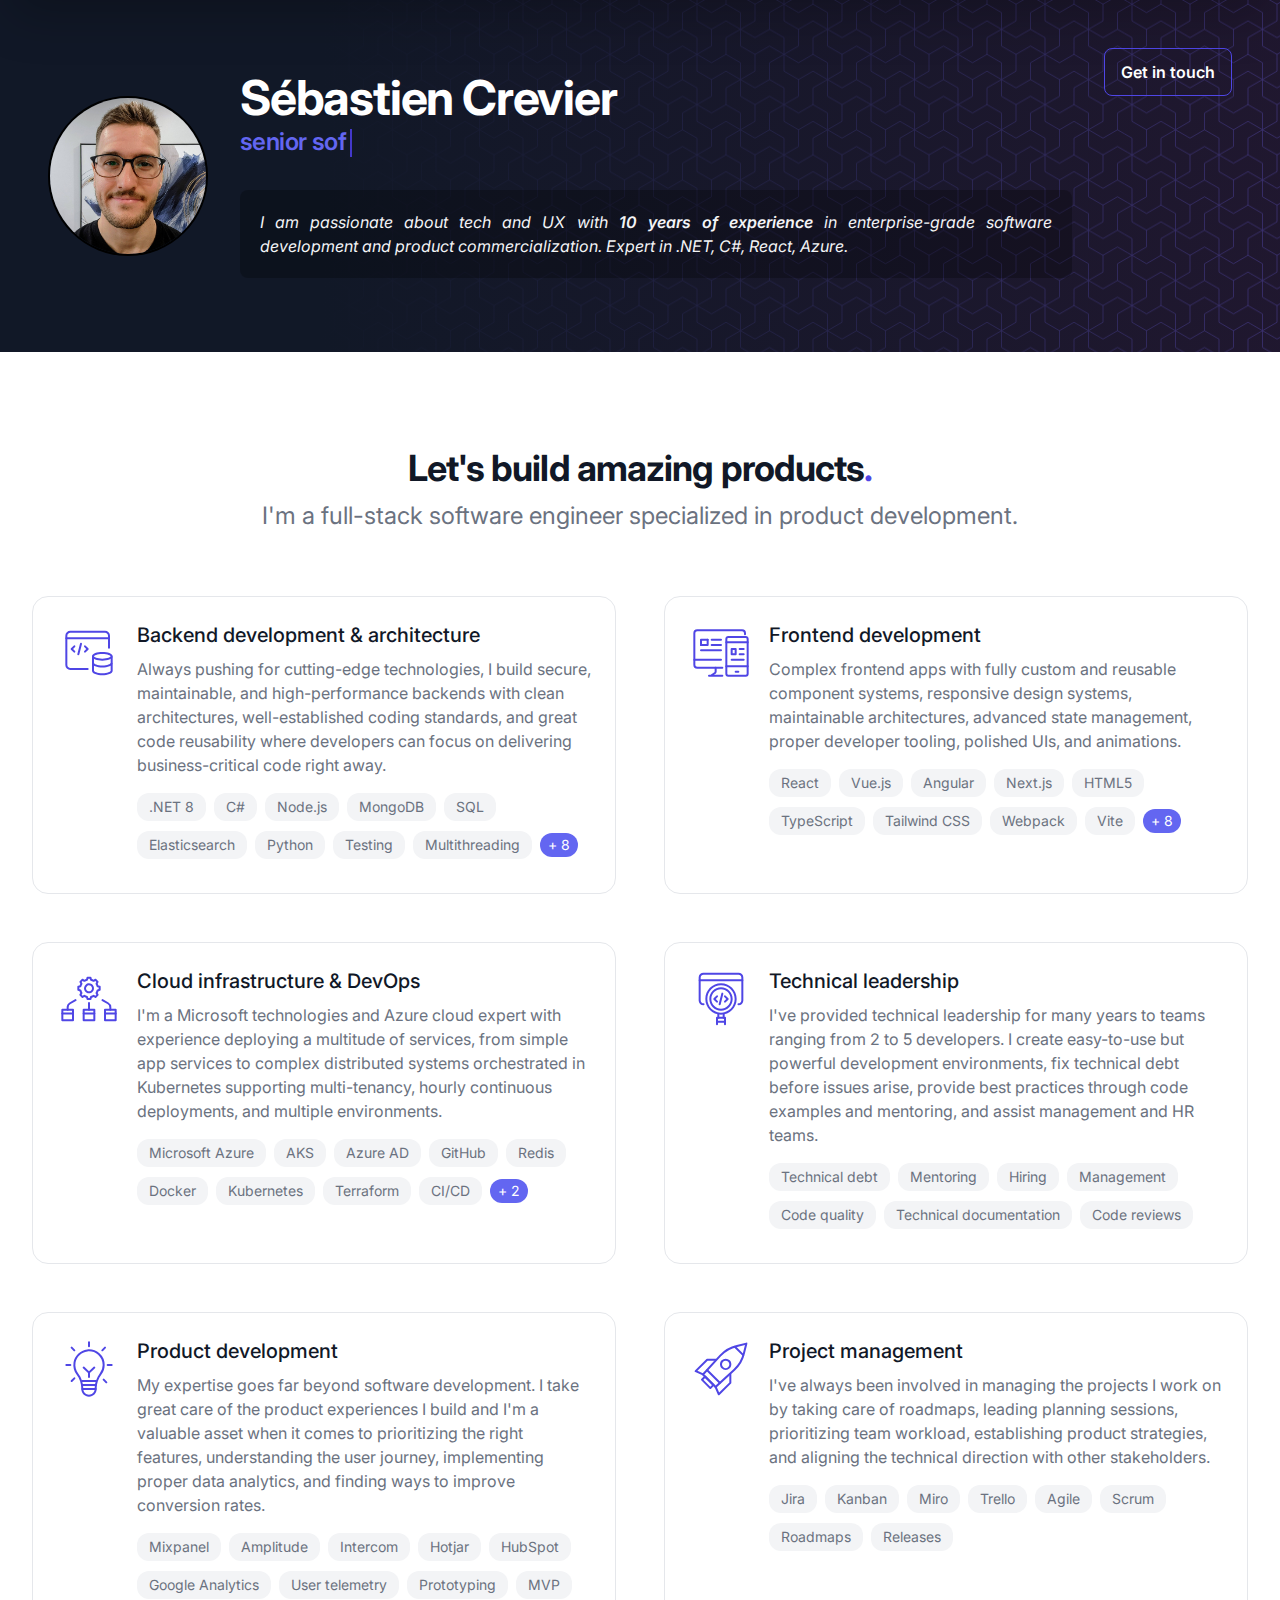
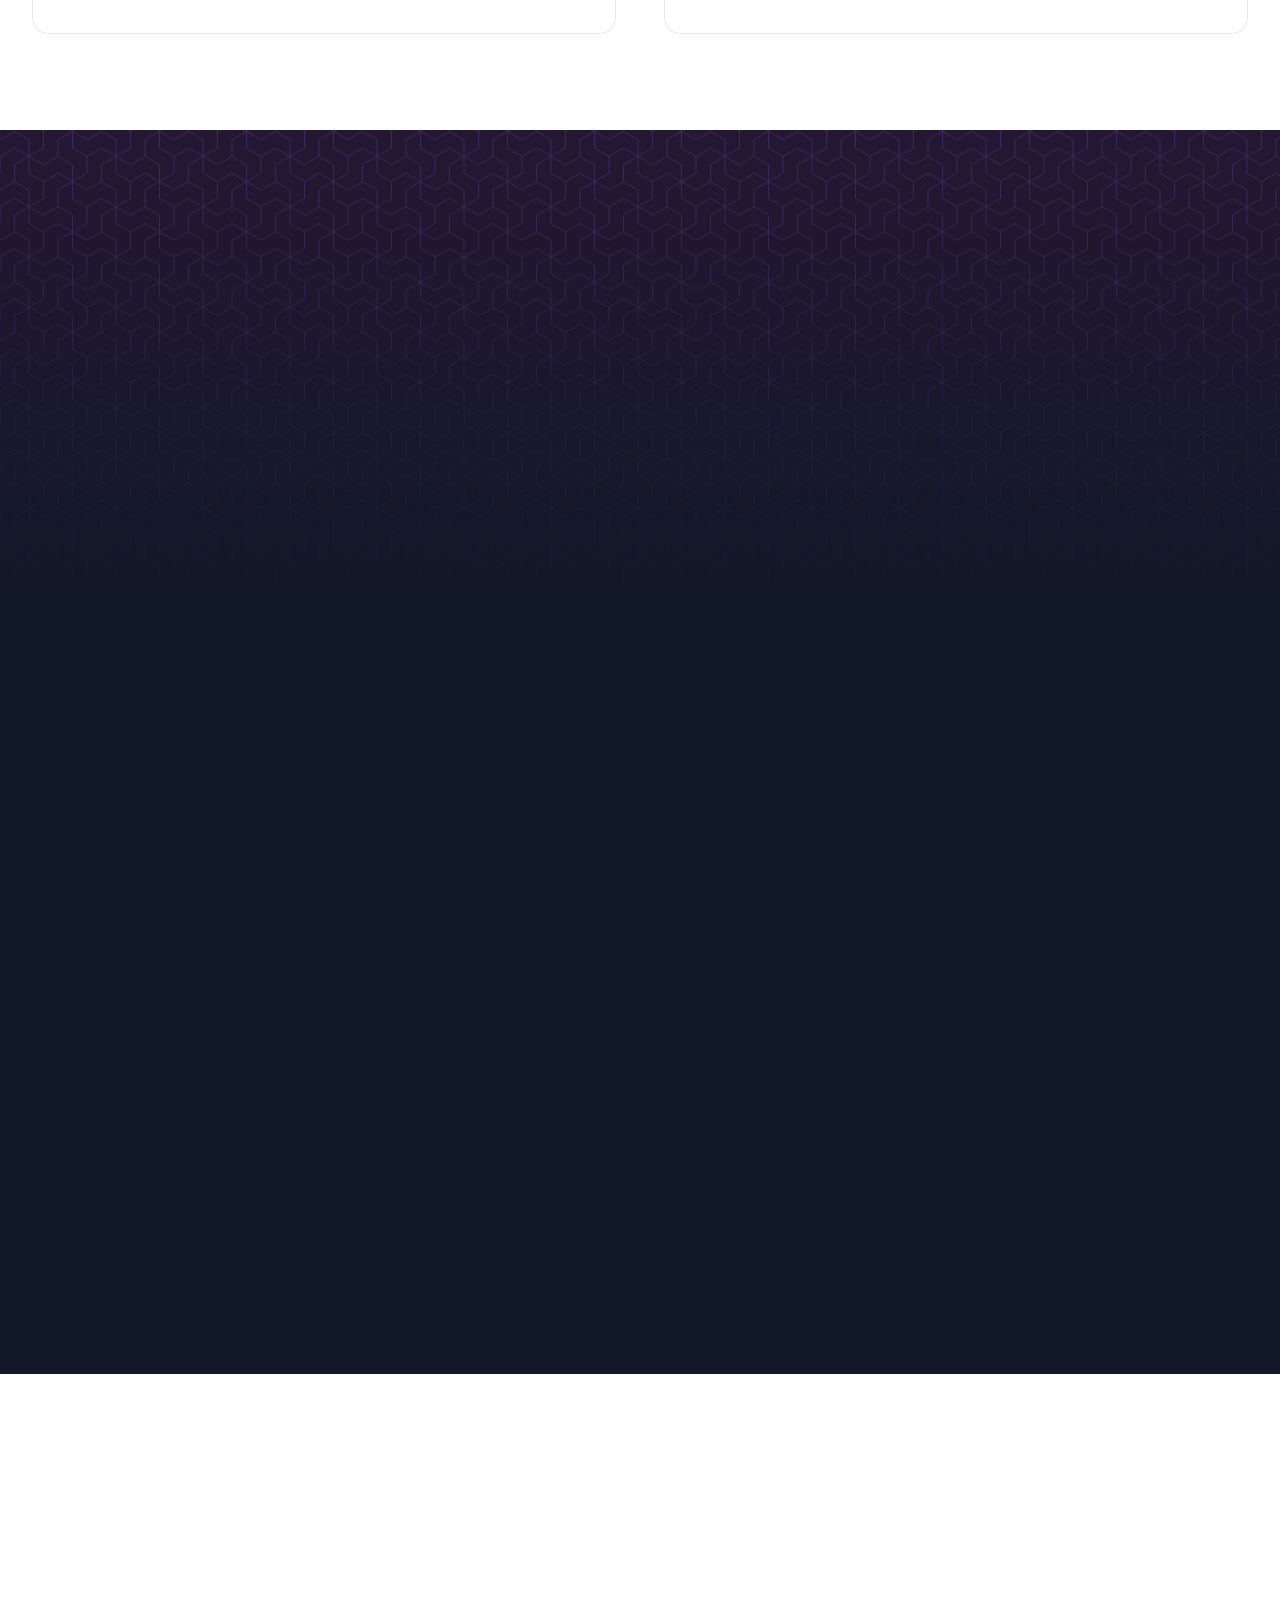
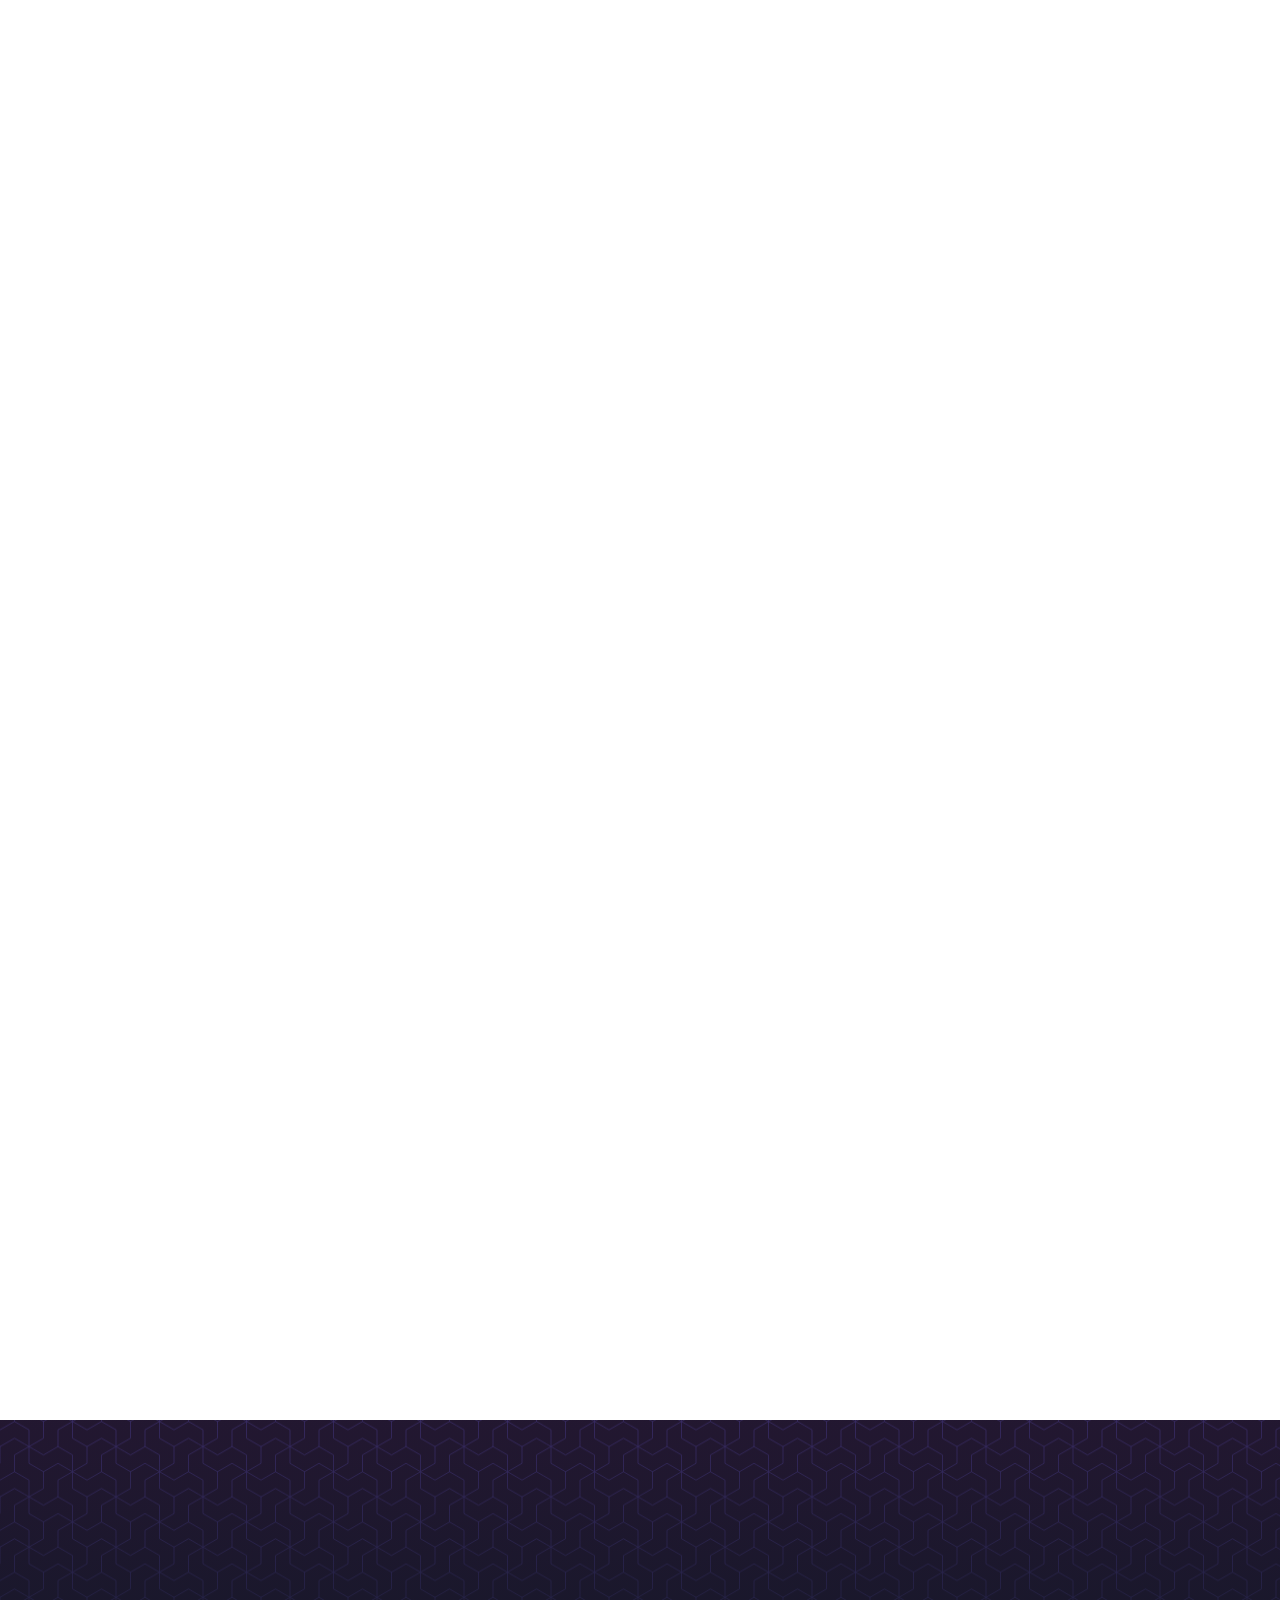
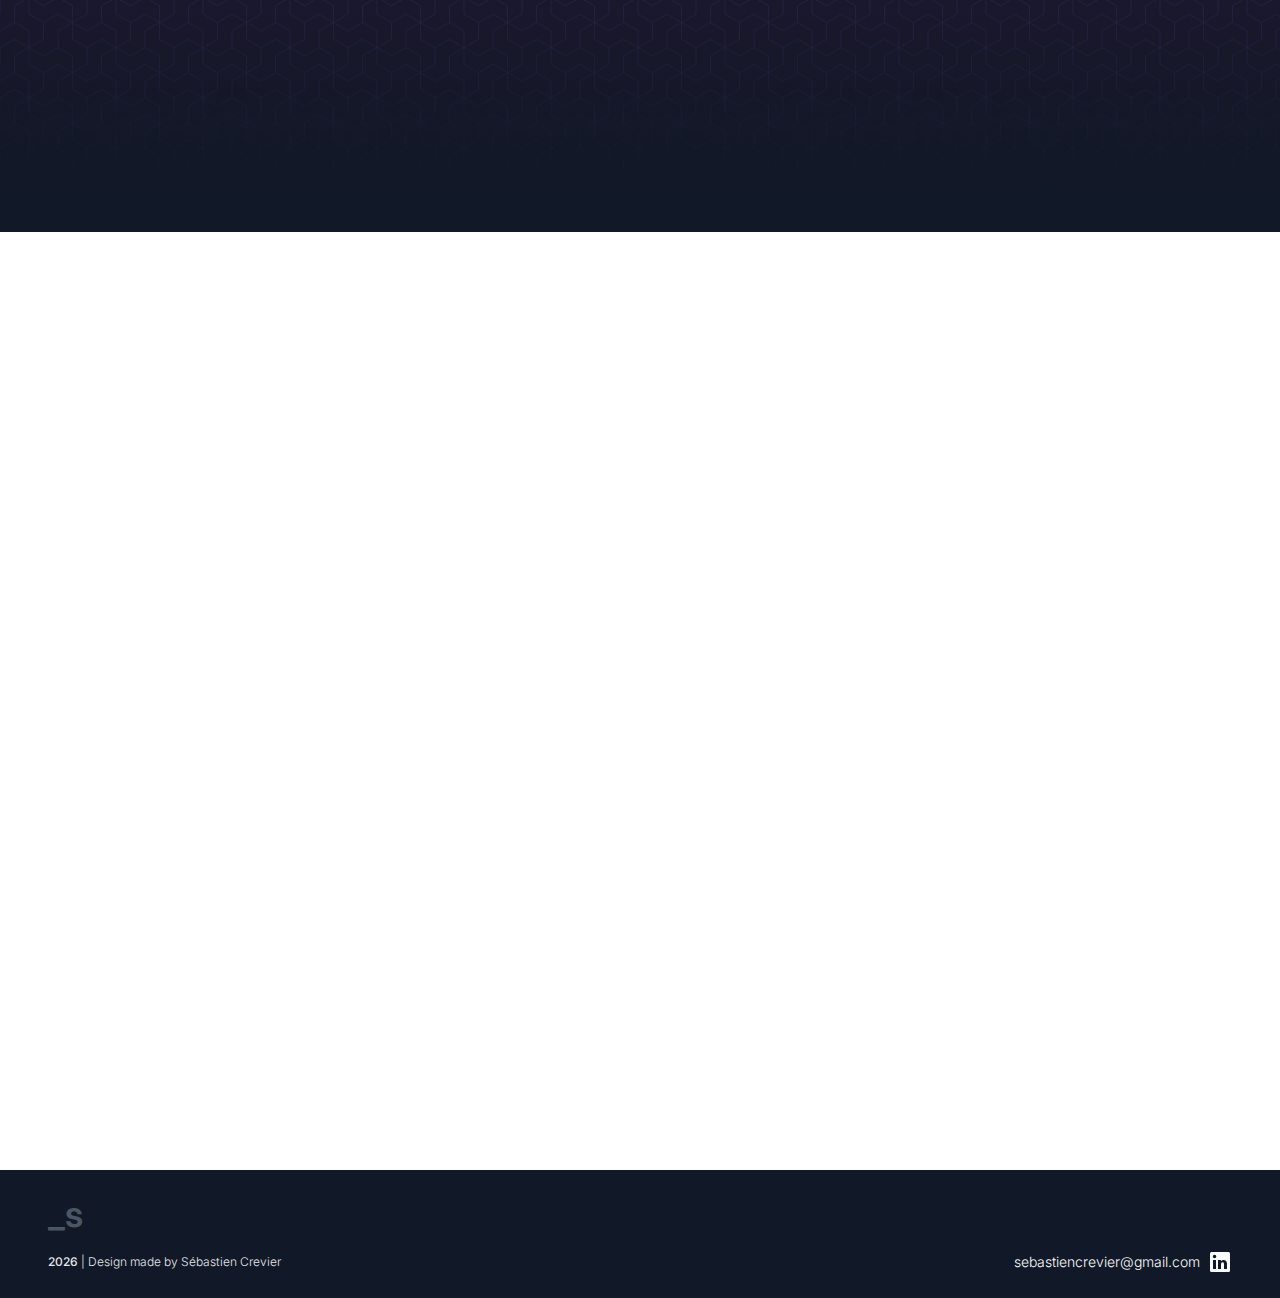
==== commit 41e366e4: "Deploying to main from @ sebastiencrevier/sebastiencrevierwebsite@dcc17f9d93a1a70deefdadd7fb4ca94146" ====
--- a/index.html
+++ b/index.html
@@ -5,20 +5,20 @@
     <meta name="viewport" content="width=device-width,initial-scale=1">
     <meta name="generator" content="VuePress 2.0.0-beta.51">
     <link rel="preconnect" href="https://fonts.googleapis.com"><link rel="preconnect" href="https://fonts.gstatic.com" crossorigin><link rel="stylesheet" href="https://fonts.googleapis.com/css2?family=Inter:wght@300..700&display=swap"><link rel="apple-touch-icon" sizes="180x180" href="/apple-touch-icon.png?v=1"><link rel="icon" type="image/png" sizes="32x32" href="/favicon-32x32.png?v=1"><link rel="icon" type="image/png" sizes="16x16" href="/favicon-16x16.png?v=1"><link rel="manifest" href="/site.webmanifest?v=1"><link rel="mask-icon" href="/safari-pinned-tab.svg?v=1" color="#5bbad5"><link rel="shortcut icon" href="/favicon.ico?v=1"><meta name="msapplication-TileColor" content="#da532c"><meta name="theme-color" content="#ffffff"><meta property="og:url" content="https://sebastiencrevier.com"><meta property="og:title" content="Sébastien Crevier - Software Engineer & Product Development"><meta property="og:description" content="Full-stack software engineer and web architect specialized in product development and building enterprise-grade applications."><meta property="og:image" content="https://sebastiencrevier.com/favicon.png"><title>Sébastien Crevier - Software Engineer & Product Development</title><meta name="description" content="Full-stack software engineer and web architect specialized in product development and building enterprise-grade applications.">
-    <link rel="modulepreload" href="/assets/app.866280a6.js"><link rel="modulepreload" href="/assets/index.html.9d4cc7f1.js"><link rel="modulepreload" href="/assets/index.html.b552a117.js"><link rel="prefetch" href="/assets/404.html.fbc7345a.js"><link rel="prefetch" href="/assets/404.html.f7c8aa1f.js">
+    <link rel="modulepreload" href="/assets/app.cb2cf282.js"><link rel="modulepreload" href="/assets/index.html.c9b290d8.js"><link rel="modulepreload" href="/assets/index.html.b552a117.js"><link rel="prefetch" href="/assets/404.html.fbc7345a.js"><link rel="prefetch" href="/assets/404.html.4116dee3.js">
     <link rel="stylesheet" href="/assets/style.18529613.css">
   </head>
   <body>
     <div id="app"><!--[--><!--[--><!--[--><div><div class="_header_1vg38_11"><div class="_body_1vg38_23"><div class="_logo_1vg38_47"><div class="_profilePicture_1vg38_109"><img src="/assets/profile.40cbfd27.jpg" alt="Profile picture"></div></div><div><div class="_title_1vg38_29">Sébastien Crevier</div><div class="_subtitle_1vg38_35"><div class="is-typed"><!--[--><!--]--><span class="typed"></span><span class="cursor [object Object]"> </span></div></div><div class="_description_1vg38_125"> I am passionate about tech and UX with <b>10 years of experience</b> in enterprise-grade software development and product commercialization. Expert in .NET, C#, React, Azure. </div></div></div><div class="_actions_1vg38_53"><!-- <a href="/" :class="$style.languageLink" @click.prevent="toggleLanguage">FR</a> --><button class="_button_18fik_2 _outline_18fik_7 _contactButton_1vg38_73 _contactButton_1vg38_73" type="button"><!--[-->Get in touch<!--]--></button></div><div class="_background_1vg38_205"></div></div></div><div class="_stickyHeaderContainer_17tew_3"><div class="_stickyHeader_17tew_3"><div class="_header_1vg38_11 _small_1vg38_19"><div class="_body_1vg38_23"><div class="_logo_1vg38_47"><div class="_container_1n214_3 _smallLogo_1vg38_185">_s</div></div><div><div class="_title_1vg38_29">Sébastien Crevier</div><div class="_subtitle_1vg38_35"><div class="is-typed"><!--[--><!--]--><span class="typed"></span><span class="cursor [object Object]"> </span></div></div><!----></div></div><div class="_actions_1vg38_53"><!-- <a href="/" :class="$style.languageLink" @click.prevent="toggleLanguage">FR</a> --><button class="_button_18fik_2 _outline_18fik_7 _contactButton_1vg38_73 _contactButton_1vg38_73" type="button"><!--[-->Get in touch<!--]--></button></div><!----></div></div></div><!--]--><div><div class="_wrapper_1do2v_2"><div class="_container_1do2v_5"><div class="_content_1do2v_10"><div><div><!--[--><h1 class="_title_1do2v_13"><!--[--><span>Let&#39;s build <br class="_linebreak_13t3f_3"> amazing products</span><!--]--><span class="text-indigo-600">.</span></h1><!--]--></div></div><div><div><!--[--><h3 class="_description_1do2v_16">I&#39;m a full-stack software engineer specialized in product development.</h3><!--]--></div></div><div><div><!--[--><div class="_body_1do2v_19"><!--[--><div class="_itemGrid_13t3f_13"><!--[--><div class="_item_13t3f_13"><div class="_icon_13t3f_37"><svg id="b" xmlns="http://www.w3.org/2000/svg" viewbox="0 0 48 48"><defs></defs><g id="d"><path class="f" d="M39 13.75H7a.75.75 0 0 1 0-1.5h32a.75.75 0 0 1 0 1.5ZM13 23.75a.747.747 0 0 1-.53-.22l-2-2a.75.75 0 0 1 0-1.06l2-2a.75.75 0 1 1 1.06 1.06L12.06 21l1.47 1.47a.75.75 0 0 1-.53 1.28ZM21 23.75a.75.75 0 0 1-.53-1.28L21.94 21l-1.47-1.47a.75.75 0 1 1 1.06-1.06l2 2a.75.75 0 0 1 0 1.06l-2 2a.747.747 0 0 1-.53.22ZM16.001 25.75a.75.75 0 0 1-.729-.932l2-8a.75.75 0 0 1 1.455.364l-2 8a.75.75 0 0 1-.726.568Z"></path><path class="f" d="M23 36.75H10A3.754 3.754 0 0 1 6.25 33V11A3.754 3.754 0 0 1 10 7.25h26A3.754 3.754 0 0 1 39.75 11v9a.75.75 0 0 1-1.5 0v-9c0-1.24-1.01-2.25-2.25-2.25H10c-1.24 0-2.25 1.01-2.25 2.25v22c0 1.24 1.01 2.25 2.25 2.25h13a.75.75 0 0 1 0 1.5Z"></path><path class="f" d="M34 29.75c-3.852 0-7.75-1.116-7.75-3.25s3.898-3.25 7.75-3.25 7.75 1.116 7.75 3.25-3.898 3.25-7.75 3.25Zm0-5c-4.124 0-6.25 1.227-6.25 1.75s2.126 1.75 6.25 1.75 6.25-1.227 6.25-1.75-2.126-1.75-6.25-1.75Z"></path><path class="f" d="M34 34.933c-3.852 0-7.75-1.15-7.75-3.347V27a.75.75 0 0 1 1.5 0v4.586c0 .651 2.373 1.847 6.25 1.847s6.25-1.196 6.25-1.847V27a.75.75 0 0 1 1.5 0v4.586c0 2.198-3.898 3.347-7.75 3.347Z"></path><path class="f" d="M34 40.75c-3.852 0-7.75-1.15-7.75-3.347V32a.75.75 0 0 1 1.5 0v5.403c0 .651 2.373 1.847 6.25 1.847s6.25-1.196 6.25-1.847V32a.75.75 0 0 1 1.5 0v5.403c0 2.198-3.898 3.347-7.75 3.347Z"></path></g></svg></div><div class="_body_13t3f_55"><div class="_title_13t3f_57">Backend development &amp; architecture</div><div class="_description_13t3f_63">Always pushing for cutting-edge technologies, I build secure, maintainable, and high-performance backends with clean architectures,
       well-established coding standards, and great code reusability where developers can focus on delivering business-critical code right away.</div><div class="_tags_13t3f_71"><div><!--[--><a class="_container_h765e_3" href="https://www.google.com/search?q=.NET 8" target="_blank">.NET 8</a><a class="_container_h765e_3" href="https://www.google.com/search?q=C#" target="_blank">C#</a><a class="_container_h765e_3" href="https://www.google.com/search?q=Node.js" target="_blank">Node.js</a><a class="_container_h765e_3" href="https://www.google.com/search?q=MongoDB" target="_blank">MongoDB</a><a class="_container_h765e_3" href="https://www.google.com/search?q=SQL" target="_blank">SQL</a><a class="_container_h765e_3" href="https://www.google.com/search?q=Elasticsearch" target="_blank">Elasticsearch</a><a class="_container_h765e_3" href="https://www.google.com/search?q=Python" target="_blank">Python</a><a class="_container_h765e_3" href="https://www.google.com/search?q=Testing" target="_blank">Testing</a><a class="_container_h765e_3" href="https://www.google.com/search?q=Multithreading" target="_blank">Multithreading</a><!--]--><div class="_more_1h7x8_3">+ 8</div></div></div></div></div><div class="_item_13t3f_13"><div class="_icon_13t3f_37"><svg xmlns="http://www.w3.org/2000/svg" viewbox="0 0 48 48"><path d="M25 35.75H6.21a2.964 2.964 0 0 1-2.96-2.96V9.21a2.964 2.964 0 0 1 2.96-2.96h33.58a2.964 2.964 0 0 1 2.96 2.96V10a.75.75 0 0 1-1.5 0v-.79c0-.805-.655-1.46-1.46-1.46H6.21c-.805 0-1.46.655-1.46 1.46V32.79c0 .806.655 1.46 1.46 1.46H25a.75.75 0 0 1 0 1.5Z"></path><path class="f" d="M24 29.75H4a.75.75 0 0 1 0-1.5h20a.75.75 0 0 1 0 1.5ZM25 41.75H15a.75.75 0 0 1 0-1.5h10a.75.75 0 0 1 0 1.5Z"></path><path class="f" d="M17.229 41.309a.749.749 0 0 1-.434-1.364l2.198-1.55c.109-.077.26-.365.257-.763l-.005-2.63a.75.75 0 0 1 .748-.752h.002a.75.75 0 0 1 .75.748l.005 2.625c.008.836-.334 1.603-.891 1.997l-2.198 1.552a.755.755 0 0 1-.432.136ZM24 14.75h-7a.75.75 0 0 1 0-1.5h7a.75.75 0 0 1 0 1.5ZM24 18.75h-7a.75.75 0 0 1 0-1.5h7a.75.75 0 0 1 0 1.5ZM24 22.75H9a.75.75 0 0 1 0-1.5h15a.75.75 0 0 1 0 1.5ZM14 18.75H9a.75.75 0 0 1 0-1.5h4.25V14a.75.75 0 0 1 1.5 0v4a.75.75 0 0 1-.75.75Z"></path><path class="f" d="M9 18.75a.75.75 0 0 1-.75-.75v-4a.75.75 0 0 1 .75-.75h5a.75.75 0 0 1 0 1.5H9.75V18a.75.75 0 0 1-.75.75ZM42.568 41.75H29.432a2.184 2.184 0 0 1-2.182-2.182V13.432c0-1.204.979-2.182 2.182-2.182h13.136c1.203 0 2.182.979 2.182 2.182v26.136a2.184 2.184 0 0 1-2.182 2.182Zm-13.136-29a.682.682 0 0 0-.682.682v26.136c0 .376.306.682.682.682h13.136a.682.682 0 0 0 .682-.682V13.432a.682.682 0 0 0-.682-.682H29.432Z"></path><path class="f" d="M41 21.75h-3a.75.75 0 0 1 0-1.5h3a.75.75 0 0 1 0 1.5ZM41 25.75h-3a.75.75 0 0 1 0-1.5h3a.75.75 0 0 1 0 1.5ZM41 29.75h-9a.75.75 0 0 1 0-1.5h9a.75.75 0 0 1 0 1.5ZM35 25.75h-3a.75.75 0 0 1-.75-.75v-4a.75.75 0 0 1 .75-.75h3a.75.75 0 0 1 .75.75v4a.75.75 0 0 1-.75.75Zm-2.25-1.5h1.5v-2.5h-1.5v2.5ZM44 16.75H28a.75.75 0 0 1 0-1.5h16a.75.75 0 0 1 0 1.5ZM44 34.75H28a.75.75 0 0 1 0-1.5h16a.75.75 0 0 1 0 1.5ZM37 38.75h-2a.75.75 0 0 1 0-1.5h2a.75.75 0 0 1 0 1.5Z"></path></svg></div><div class="_body_13t3f_55"><div class="_title_13t3f_57">Frontend development</div><div class="_description_13t3f_63">Complex frontend apps with fully custom and reusable component systems, responsive design systems,
-      maintainable architectures, advanced state management, proper developer tooling, polished UIs, and animations.</div><div class="_tags_13t3f_71"><div><!--[--><a class="_container_h765e_3" href="https://www.google.com/search?q=Vue.js 3" target="_blank">Vue.js 3</a><a class="_container_h765e_3" href="https://www.google.com/search?q=React" target="_blank">React</a><a class="_container_h765e_3" href="https://www.google.com/search?q=Angular" target="_blank">Angular</a><a class="_container_h765e_3" href="https://www.google.com/search?q=HTML5" target="_blank">HTML5</a><a class="_container_h765e_3" href="https://www.google.com/search?q=TypeScript" target="_blank">TypeScript</a><a class="_container_h765e_3" href="https://www.google.com/search?q=TailwindCSS" target="_blank">TailwindCSS</a><a class="_container_h765e_3" href="https://www.google.com/search?q=Webpack" target="_blank">Webpack</a><a class="_container_h765e_3" href="https://www.google.com/search?q=Vuex" target="_blank">Vuex</a><a class="_container_h765e_3" href="https://www.google.com/search?q=Redux" target="_blank">Redux</a><!--]--><div class="_more_1h7x8_3">+ 7</div></div></div></div></div><div class="_item_13t3f_13"><div class="_icon_13t3f_37"><svg xmlns="http://www.w3.org/2000/svg" viewbox="0 0 48 48"><path class="f" d="M12 35.66H4a.75.75 0 0 1 0-1.5h8a.75.75 0 0 1 0 1.5Z"></path><path class="f" d="M12 40.75H4a.75.75 0 0 1-.75-.75v-8a.75.75 0 0 1 .75-.75h8a.75.75 0 0 1 .75.75v8a.75.75 0 0 1-.75.75Zm-7.25-1.5h6.5v-6.5h-6.5v6.5ZM28 35.66h-8a.75.75 0 0 1 0-1.5h8a.75.75 0 0 1 0 1.5Z"></path><path class="f" d="M28 40.75h-8a.75.75 0 0 1-.75-.75v-8a.75.75 0 0 1 .75-.75h8a.75.75 0 0 1 .75.75v8a.75.75 0 0 1-.75.75Zm-7.25-1.5h6.5v-6.5h-6.5v6.5ZM44 35.66h-8a.75.75 0 0 1 0-1.5h8a.75.75 0 0 1 0 1.5Z"></path><path class="f" d="M44 40.75h-8a.75.75 0 0 1-.75-.75v-8a.75.75 0 0 1 .75-.75h8a.75.75 0 0 1 .75.75v8a.75.75 0 0 1-.75.75Zm-7.25-1.5h6.5v-6.5h-6.5v6.5ZM24 32.75a.75.75 0 0 1-.75-.75v-5a.75.75 0 0 1 1.5 0v5a.75.75 0 0 1-.75.75ZM8 32.75a.75.75 0 0 1-.75-.75v-1.757c0-1.532.829-2.954 2.162-3.71l4.097-2.321a.749.749 0 1 1 .74 1.305l-4.098 2.32a2.77 2.77 0 0 0-1.401 2.406V32a.75.75 0 0 1-.75.75Z"></path><path class="f" d="M40 32.75a.75.75 0 0 1-.75-.75v-1.757a2.77 2.77 0 0 0-1.401-2.405l-4.097-2.321a.75.75 0 1 1 .74-1.305l4.096 2.321a4.272 4.272 0 0 1 2.162 3.71V32a.75.75 0 0 1-.75.75ZM24.143 19.769c-1.603 0-2.987-.885-3.582-2.32-.638-1.537-.191-3.266 1.136-4.407a3.235 3.235 0 0 1 1.845-.766c1.757-.13 3.285.773 3.922 2.31.637 1.535.19 3.265-1.137 4.405a3.231 3.231 0 0 1-1.845.765 4.422 4.422 0 0 1-.34.013Zm-.25-6.006c-.076 0-.155.003-.236.01-.36.027-.708.172-.982.407-1.003.862-1.035 1.957-.73 2.694.307.736 1.103 1.497 2.422 1.386h.001c.36-.028.708-.172.982-.407 1.003-.862 1.034-1.957.729-2.693-.287-.692-1.007-1.397-2.185-1.397Z"></path><path class="f" d="M25.125 24.75h-2.25a.75.75 0 0 1-.728-.566l-.276-1.094a7.385 7.385 0 0 1-1.378-.573l-.97.58a.753.753 0 0 1-.915-.115l-1.591-1.59a.75.75 0 0 1-.114-.916l.58-.968a7.36 7.36 0 0 1-.574-1.38l-1.093-.276a.751.751 0 0 1-.566-.727v-2.25c0-.344.233-.643.566-.728l1.093-.276a7.36 7.36 0 0 1 .573-1.379l-.579-.969a.75.75 0 0 1 .114-.915l1.591-1.592a.749.749 0 0 1 .915-.113l.97.58c.44-.238.9-.43 1.378-.573l.276-1.094a.75.75 0 0 1 .727-.566h2.251a.75.75 0 0 1 .727.566l.277 1.094a7.38 7.38 0 0 1 1.378.572l.97-.579a.749.749 0 0 1 .914.113l1.592 1.592a.75.75 0 0 1 .114.915l-.58.97c.238.44.43.9.573 1.378l1.094.276a.751.751 0 0 1 .566.728v2.25a.751.751 0 0 1-.566.727l-1.094.277a7.36 7.36 0 0 1-.573 1.379l.58.968a.75.75 0 0 1-.114.915l-1.592 1.591a.752.752 0 0 1-.914.115l-.97-.58c-.44.238-.901.43-1.378.573l-.277 1.094a.75.75 0 0 1-.727.566Zm-1.667-1.5h1.083l.242-.955a.75.75 0 0 1 .557-.547 5.839 5.839 0 0 0 1.776-.737.751.751 0 0 1 .78-.008l.848.506.765-.765-.506-.847a.751.751 0 0 1 .008-.782c.344-.55.591-1.147.737-1.775a.751.751 0 0 1 .547-.558l.955-.24v-1.083l-.955-.241a.751.751 0 0 1-.547-.558 5.836 5.836 0 0 0-.737-1.775.751.751 0 0 1-.008-.782l.506-.847-.765-.766-.847.506a.75.75 0 0 1-.781-.007 5.836 5.836 0 0 0-1.776-.737.75.75 0 0 1-.557-.547l-.242-.955h-1.083l-.24.955a.75.75 0 0 1-.558.547 5.839 5.839 0 0 0-1.776.737.75.75 0 0 1-.781.007l-.847-.506-.765.766.506.847a.751.751 0 0 1-.008.782 5.833 5.833 0 0 0-.737 1.775.751.751 0 0 1-.547.558l-.955.241v1.082l.955.241c.272.07.483.284.547.558.146.628.393 1.225.737 1.775.149.24.152.541.008.782l-.506.847.765.765.847-.506a.751.751 0 0 1 .781.008c.551.343 1.148.591 1.776.737a.75.75 0 0 1 .557.547l.241.955Z"></path></svg></div><div class="_body_13t3f_55"><div class="_title_13t3f_57">Cloud infrastructure &amp; DevOps</div><div class="_description_13t3f_63">I&#39;m a Microsoft technologies and Azure cloud expert with experience deploying a multitude of services, from simple app services
+      maintainable architectures, advanced state management, proper developer tooling, polished UIs, and animations.</div><div class="_tags_13t3f_71"><div><!--[--><a class="_container_h765e_3" href="https://www.google.com/search?q=React" target="_blank">React</a><a class="_container_h765e_3" href="https://www.google.com/search?q=Vue.js" target="_blank">Vue.js</a><a class="_container_h765e_3" href="https://www.google.com/search?q=Angular" target="_blank">Angular</a><a class="_container_h765e_3" href="https://www.google.com/search?q=Next.js" target="_blank">Next.js</a><a class="_container_h765e_3" href="https://www.google.com/search?q=HTML5" target="_blank">HTML5</a><a class="_container_h765e_3" href="https://www.google.com/search?q=TypeScript" target="_blank">TypeScript</a><a class="_container_h765e_3" href="https://www.google.com/search?q=Tailwind CSS" target="_blank">Tailwind CSS</a><a class="_container_h765e_3" href="https://www.google.com/search?q=Webpack" target="_blank">Webpack</a><a class="_container_h765e_3" href="https://www.google.com/search?q=Vite" target="_blank">Vite</a><!--]--><div class="_more_1h7x8_3">+ 8</div></div></div></div></div><div class="_item_13t3f_13"><div class="_icon_13t3f_37"><svg xmlns="http://www.w3.org/2000/svg" viewbox="0 0 48 48"><path class="f" d="M12 35.66H4a.75.75 0 0 1 0-1.5h8a.75.75 0 0 1 0 1.5Z"></path><path class="f" d="M12 40.75H4a.75.75 0 0 1-.75-.75v-8a.75.75 0 0 1 .75-.75h8a.75.75 0 0 1 .75.75v8a.75.75 0 0 1-.75.75Zm-7.25-1.5h6.5v-6.5h-6.5v6.5ZM28 35.66h-8a.75.75 0 0 1 0-1.5h8a.75.75 0 0 1 0 1.5Z"></path><path class="f" d="M28 40.75h-8a.75.75 0 0 1-.75-.75v-8a.75.75 0 0 1 .75-.75h8a.75.75 0 0 1 .75.75v8a.75.75 0 0 1-.75.75Zm-7.25-1.5h6.5v-6.5h-6.5v6.5ZM44 35.66h-8a.75.75 0 0 1 0-1.5h8a.75.75 0 0 1 0 1.5Z"></path><path class="f" d="M44 40.75h-8a.75.75 0 0 1-.75-.75v-8a.75.75 0 0 1 .75-.75h8a.75.75 0 0 1 .75.75v8a.75.75 0 0 1-.75.75Zm-7.25-1.5h6.5v-6.5h-6.5v6.5ZM24 32.75a.75.75 0 0 1-.75-.75v-5a.75.75 0 0 1 1.5 0v5a.75.75 0 0 1-.75.75ZM8 32.75a.75.75 0 0 1-.75-.75v-1.757c0-1.532.829-2.954 2.162-3.71l4.097-2.321a.749.749 0 1 1 .74 1.305l-4.098 2.32a2.77 2.77 0 0 0-1.401 2.406V32a.75.75 0 0 1-.75.75Z"></path><path class="f" d="M40 32.75a.75.75 0 0 1-.75-.75v-1.757a2.77 2.77 0 0 0-1.401-2.405l-4.097-2.321a.75.75 0 1 1 .74-1.305l4.096 2.321a4.272 4.272 0 0 1 2.162 3.71V32a.75.75 0 0 1-.75.75ZM24.143 19.769c-1.603 0-2.987-.885-3.582-2.32-.638-1.537-.191-3.266 1.136-4.407a3.235 3.235 0 0 1 1.845-.766c1.757-.13 3.285.773 3.922 2.31.637 1.535.19 3.265-1.137 4.405a3.231 3.231 0 0 1-1.845.765 4.422 4.422 0 0 1-.34.013Zm-.25-6.006c-.076 0-.155.003-.236.01-.36.027-.708.172-.982.407-1.003.862-1.035 1.957-.73 2.694.307.736 1.103 1.497 2.422 1.386h.001c.36-.028.708-.172.982-.407 1.003-.862 1.034-1.957.729-2.693-.287-.692-1.007-1.397-2.185-1.397Z"></path><path class="f" d="M25.125 24.75h-2.25a.75.75 0 0 1-.728-.566l-.276-1.094a7.385 7.385 0 0 1-1.378-.573l-.97.58a.753.753 0 0 1-.915-.115l-1.591-1.59a.75.75 0 0 1-.114-.916l.58-.968a7.36 7.36 0 0 1-.574-1.38l-1.093-.276a.751.751 0 0 1-.566-.727v-2.25c0-.344.233-.643.566-.728l1.093-.276a7.36 7.36 0 0 1 .573-1.379l-.579-.969a.75.75 0 0 1 .114-.915l1.591-1.592a.749.749 0 0 1 .915-.113l.97.58c.44-.238.9-.43 1.378-.573l.276-1.094a.75.75 0 0 1 .727-.566h2.251a.75.75 0 0 1 .727.566l.277 1.094a7.38 7.38 0 0 1 1.378.572l.97-.579a.749.749 0 0 1 .914.113l1.592 1.592a.75.75 0 0 1 .114.915l-.58.97c.238.44.43.9.573 1.378l1.094.276a.751.751 0 0 1 .566.728v2.25a.751.751 0 0 1-.566.727l-1.094.277a7.36 7.36 0 0 1-.573 1.379l.58.968a.75.75 0 0 1-.114.915l-1.592 1.591a.752.752 0 0 1-.914.115l-.97-.58c-.44.238-.901.43-1.378.573l-.277 1.094a.75.75 0 0 1-.727.566Zm-1.667-1.5h1.083l.242-.955a.75.75 0 0 1 .557-.547 5.839 5.839 0 0 0 1.776-.737.751.751 0 0 1 .78-.008l.848.506.765-.765-.506-.847a.751.751 0 0 1 .008-.782c.344-.55.591-1.147.737-1.775a.751.751 0 0 1 .547-.558l.955-.24v-1.083l-.955-.241a.751.751 0 0 1-.547-.558 5.836 5.836 0 0 0-.737-1.775.751.751 0 0 1-.008-.782l.506-.847-.765-.766-.847.506a.75.75 0 0 1-.781-.007 5.836 5.836 0 0 0-1.776-.737.75.75 0 0 1-.557-.547l-.242-.955h-1.083l-.24.955a.75.75 0 0 1-.558.547 5.839 5.839 0 0 0-1.776.737.75.75 0 0 1-.781.007l-.847-.506-.765.766.506.847a.751.751 0 0 1-.008.782 5.833 5.833 0 0 0-.737 1.775.751.751 0 0 1-.547.558l-.955.241v1.082l.955.241c.272.07.483.284.547.558.146.628.393 1.225.737 1.775.149.24.152.541.008.782l-.506.847.765.765.847-.506a.751.751 0 0 1 .781.008c.551.343 1.148.591 1.776.737a.75.75 0 0 1 .557.547l.241.955Z"></path></svg></div><div class="_body_13t3f_55"><div class="_title_13t3f_57">Cloud infrastructure &amp; DevOps</div><div class="_description_13t3f_63">I&#39;m a Microsoft technologies and Azure cloud expert with experience deploying a multitude of services, from simple app services
       to complex distributed systems orchestrated in Kubernetes supporting multi-tenancy, hourly continuous deployments, and multiple environments.</div><div class="_tags_13t3f_71"><div><!--[--><a class="_container_h765e_3" href="https://www.google.com/search?q=Microsoft Azure" target="_blank">Microsoft Azure</a><a class="_container_h765e_3" href="https://www.google.com/search?q=AKS" target="_blank">AKS</a><a class="_container_h765e_3" href="https://www.google.com/search?q=Azure AD" target="_blank">Azure AD</a><a class="_container_h765e_3" href="https://www.google.com/search?q=GitHub" target="_blank">GitHub</a><a class="_container_h765e_3" href="https://www.google.com/search?q=Redis" target="_blank">Redis</a><a class="_container_h765e_3" href="https://www.google.com/search?q=Docker" target="_blank">Docker</a><a class="_container_h765e_3" href="https://www.google.com/search?q=Kubernetes" target="_blank">Kubernetes</a><a class="_container_h765e_3" href="https://www.google.com/search?q=Terraform" target="_blank">Terraform</a><a class="_container_h765e_3" href="https://www.google.com/search?q=CI/CD" target="_blank">CI/CD</a><!--]--><div class="_more_1h7x8_3">+ 2</div></div></div></div></div><div class="_item_13t3f_13"><div class="_icon_13t3f_37"><svg id="b" xmlns="http://www.w3.org/2000/svg" viewbox="0 0 48 48"><defs></defs><g id="d"><path class="f" d="M24 35.75c-6.479 0-11.75-5.271-11.75-11.75S17.521 12.25 24 12.25 35.75 17.521 35.75 24 30.479 35.75 24 35.75Zm0-22c-5.652 0-10.25 4.598-10.25 10.25S18.348 34.25 24 34.25 34.25 29.652 34.25 24 29.652 13.75 24 13.75Z"></path><path class="f" d="M24 32.75c-4.825 0-8.75-3.925-8.75-8.75s3.925-8.75 8.75-8.75 8.75 3.925 8.75 8.75-3.925 8.75-8.75 8.75Zm0-16c-3.998 0-7.25 3.252-7.25 7.25s3.252 7.25 7.25 7.25 7.25-3.252 7.25-7.25-3.252-7.25-7.25-7.25ZM27 43.75a.75.75 0 0 1-.75-.75v-4.25h-4.5V43a.75.75 0 0 1-1.5 0v-5a.75.75 0 0 1 .75-.75h6a.75.75 0 0 1 .75.75v5a.75.75 0 0 1-.75.75Z"></path><path class="f" d="M27 41.75h-6a.75.75 0 0 1 0-1.5h6a.75.75 0 0 1 0 1.5ZM22 38.75a.75.75 0 0 1-.75-.75v-3a.75.75 0 0 1 1.5 0v3a.75.75 0 0 1-.75.75ZM26 38.75a.75.75 0 0 1-.75-.75v-3a.75.75 0 0 1 1.5 0v3a.75.75 0 0 1-.75.75ZM40 10.75H8a.75.75 0 0 1 0-1.5h32a.75.75 0 0 1 0 1.5Z"></path><path class="f" d="M37.109 28.75a.75.75 0 0 1 0-1.5c1.18 0 2.141-.96 2.141-2.14V7.89c0-1.18-.96-2.14-2.141-2.14H10.89c-1.18 0-2.141.96-2.141 2.14v17.22c0 1.18.96 2.14 2.141 2.14a.75.75 0 0 1 0 1.5 3.645 3.645 0 0 1-3.641-3.64V7.89a3.645 3.645 0 0 1 3.641-3.64H37.11a3.645 3.645 0 0 1 3.641 3.64v17.22a3.645 3.645 0 0 1-3.641 3.64Z"></path><path class="f" d="M21 26.75a.748.748 0 0 1-.53-.22l-2-2a.75.75 0 0 1 0-1.06l2-2a.75.75 0 1 1 1.06 1.06L20.06 24l1.47 1.47a.75.75 0 0 1-.53 1.28ZM27 26.75a.75.75 0 0 1-.53-1.28L27.94 24l-1.47-1.47a.75.75 0 1 1 1.06-1.06l2 2a.75.75 0 0 1 0 1.06l-2 2a.748.748 0 0 1-.53.22ZM23 28.75a.75.75 0 0 1-.728-.932l2-8a.75.75 0 1 1 1.455.363l-2 8a.75.75 0 0 1-.727.569Z"></path></g></svg></div><div class="_body_13t3f_55"><div class="_title_13t3f_57">Technical leadership</div><div class="_description_13t3f_63">I&#39;ve provided technical leadership for many years to teams ranging from 2 to 5 developers. I create easy-to-use but powerful
       development environments, fix technical debt before issues arise, provide best practices through code examples and mentoring, and assist
       management and HR teams.</div><div class="_tags_13t3f_71"><div><!--[--><a class="_container_h765e_3" href="https://www.google.com/search?q=Technical debt" target="_blank">Technical debt</a><a class="_container_h765e_3" href="https://www.google.com/search?q=Mentoring" target="_blank">Mentoring</a><a class="_container_h765e_3" href="https://www.google.com/search?q=Hiring" target="_blank">Hiring</a><a class="_container_h765e_3" href="https://www.google.com/search?q=Management" target="_blank">Management</a><a class="_container_h765e_3" href="https://www.google.com/search?q=Code quality" target="_blank">Code quality</a><a class="_container_h765e_3" href="https://www.google.com/search?q=Technical documentation" target="_blank">Technical documentation</a><a class="_container_h765e_3" href="https://www.google.com/search?q=Code reviews" target="_blank">Code reviews</a><!--]--><!----></div></div></div></div><div class="_item_13t3f_13"><div class="_icon_13t3f_37"><svg id="b" xmlns="http://www.w3.org/2000/svg" viewbox="0 0 48 48"><defs></defs><g id="d"><path class="f" d="M23.986 27.388a.744.744 0 0 1-.51-.2l-4-3.713a.75.75 0 0 1 1.02-1.1l3.49 3.24 3.49-3.24a.75.75 0 0 1 1.02 1.1l-4 3.713a.744.744 0 0 1-.51.2Z"></path><path class="f" d="M24 30.75a.75.75 0 0 1-.75-.75v-3a.75.75 0 0 1 1.5 0v3a.75.75 0 0 1-.75.75ZM29 33.75H19a.75.75 0 0 1 0-1.5h10a.75.75 0 0 1 0 1.5ZM29 36.75H19a.75.75 0 0 1 0-1.5h10a.75.75 0 0 1 0 1.5ZM29 39.75H19a.75.75 0 0 1 0-1.5h10a.75.75 0 0 1 0 1.5Z"></path><path class="f" d="M24 44.75c-3.17 0-5.75-2.58-5.75-5.75 0-4.083-1.24-7.893-3.491-10.752-2.033-2.582-2.873-5.818-2.364-9.112.788-5.109 5.1-9.235 10.255-9.81 3.391-.38 6.656.655 9.181 2.914A11.767 11.767 0 0 1 35.75 21c0 2.528-.792 4.936-2.292 6.963-2.426 3.282-3.708 6.927-3.708 10.54V39c0 3.17-2.58 5.75-5.75 5.75Zm.015-34.001c-.397 0-.796.023-1.199.067-4.493.502-8.252 4.097-8.94 8.548-.443 2.88.288 5.704 2.06 7.956 2.46 3.123 3.814 7.262 3.814 11.654 0 2.37 1.906 4.276 4.25 4.276s4.25-1.906 4.25-4.25v-.496c0-3.937 1.384-7.89 4.002-11.433a10.137 10.137 0 0 0 1.998-6.07c0-2.914-1.246-5.7-3.419-7.643a10.137 10.137 0 0 0-6.816-2.609Zm-10.88 8.501ZM24 7.75a.75.75 0 0 1-.75-.75V4a.75.75 0 0 1 1.5 0v3a.75.75 0 0 1-.75.75ZM10 21.75H7a.75.75 0 0 1 0-1.5h3a.75.75 0 0 1 0 1.5ZM41 21.75h-3a.75.75 0 0 1 0-1.5h3a.75.75 0 0 1 0 1.5ZM11 33.75a.75.75 0 0 1-.53-1.28l2-2a.75.75 0 1 1 1.06 1.06l-2 2a.747.747 0 0 1-.53.22ZM34 10.75a.75.75 0 0 1-.53-1.28l2-2a.75.75 0 1 1 1.06 1.06l-2 2a.747.747 0 0 1-.53.22ZM37 34.75a.747.747 0 0 1-.53-.22l-2-2a.75.75 0 1 1 1.06-1.06l2 2a.75.75 0 0 1-.53 1.28ZM13 10.75a.747.747 0 0 1-.53-.22l-2-2a.75.75 0 1 1 1.06-1.06l2 2a.75.75 0 0 1-.53 1.28Z"></path></g></svg></div><div class="_body_13t3f_55"><div class="_title_13t3f_57">Product development</div><div class="_description_13t3f_63">My expertise goes far beyond software development. I take great care of the product experiences I build and I&#39;m a valuable asset when it comes to
       prioritizing the right features, understanding the user journey, implementing proper data analytics, and finding ways to improve conversion rates.</div><div class="_tags_13t3f_71"><div><!--[--><a class="_container_h765e_3" href="https://www.google.com/search?q=Mixpanel" target="_blank">Mixpanel</a><a class="_container_h765e_3" href="https://www.google.com/search?q=Amplitude" target="_blank">Amplitude</a><a class="_container_h765e_3" href="https://www.google.com/search?q=Intercom" target="_blank">Intercom</a><a class="_container_h765e_3" href="https://www.google.com/search?q=Hotjar" target="_blank">Hotjar</a><a class="_container_h765e_3" href="https://www.google.com/search?q=HubSpot" target="_blank">HubSpot</a><a class="_container_h765e_3" href="https://www.google.com/search?q=Google Analytics" target="_blank">Google Analytics</a><a class="_container_h765e_3" href="https://www.google.com/search?q=User telemetry" target="_blank">User telemetry</a><a class="_container_h765e_3" href="https://www.google.com/search?q=Prototyping" target="_blank">Prototyping</a><a class="_container_h765e_3" href="https://www.google.com/search?q=MVP" target="_blank">MVP</a><!--]--><!----></div></div></div></div><div class="_item_13t3f_13"><div class="_icon_13t3f_37"><svg id="b" xmlns="http://www.w3.org/2000/svg" viewbox="0 0 48 48"><defs></defs><g id="d"><path class="f" d="M19.932 38.249a.746.746 0 0 1-.53-.22L9.97 28.6a.75.75 0 0 1-.022-1.039l12.946-14.07A24.91 24.91 0 0 1 35.801 6.02l7.018-1.749a.75.75 0 0 1 .909.91l-1.753 7.033a24.895 24.895 0 0 1-7.464 12.89L20.44 38.05a.746.746 0 0 1-.507.198ZM11.54 28.047l8.413 8.413 13.543-12.459a23.422 23.422 0 0 0 7.02-12.133l1.455-5.839-5.824 1.452A23.438 23.438 0 0 0 24 14.505L11.54 28.047Z"></path><path class="f" d="M16.002 39.035a.75.75 0 0 1-.53-.22l-6.287-6.287a.75.75 0 0 1 0-1.06l2.357-2.359a.771.771 0 0 1 1.06 0l6.288 6.288a.75.75 0 0 1 0 1.06l-2.357 2.358a.75.75 0 0 1-.53.22Zm-5.226-7.037 5.226 5.227 1.297-1.298-5.226-5.227-1.297 1.298ZM10.5 28.752a.75.75 0 0 1-.294-.06l-5.501-2.358a.75.75 0 0 1-.235-1.22l8.644-8.644a.75.75 0 0 1 .53-.22H20a.75.75 0 0 1 0 1.5h-6.045l-7.641 7.642 4.482 1.92a.75.75 0 0 1-.295 1.44ZM22.355 43.75a.75.75 0 0 1-.69-.454l-2.357-5.501a.75.75 0 0 1 1.379-.592l1.921 4.484 7.642-7.642V28a.75.75 0 0 1 1.5 0v6.356c0 .199-.08.39-.22.53l-8.644 8.644a.752.752 0 0 1-.53.22ZM27.5 24.748a4.235 4.235 0 0 1-3.005-1.243c-.803-.803-1.245-1.87-1.245-3.005s.442-2.202 1.245-3.005a4.255 4.255 0 0 1 6.01 0c.803.803 1.245 1.87 1.245 3.005s-.442 2.202-1.245 3.005a4.235 4.235 0 0 1-3.005 1.243Zm0-6.996a2.74 2.74 0 0 0-1.945.804c-.52.52-.805 1.21-.805 1.944s.286 1.425.805 1.944a2.754 2.754 0 0 0 3.89 0c.52-.52.805-1.21.805-1.944s-.286-1.425-.805-1.944a2.742 2.742 0 0 0-1.945-.804Z"></path><path class="f" d="M23.075 35.105a.748.748 0 0 1-.53-.22l-9.43-9.43a.75.75 0 1 1 1.06-1.06l9.43 9.43a.75.75 0 0 1-.53 1.28ZM40.69 14.347a.748.748 0 0 1-.53-.22L33.873 7.84a.75.75 0 1 1 1.06-1.06l6.288 6.287a.75.75 0 0 1-.53 1.28Z"></path></g></svg></div><div class="_body_13t3f_55"><div class="_title_13t3f_57">Project management</div><div class="_description_13t3f_63">I&#39;ve always been involved in managing the projects I work on by taking care of roadmaps, leading planning sessions, prioritizing team workload,
       establishing product strategies, and aligning the technical direction with other stakeholders.</div><div class="_tags_13t3f_71"><div><!--[--><a class="_container_h765e_3" href="https://www.google.com/search?q=Jira" target="_blank">Jira</a><a class="_container_h765e_3" href="https://www.google.com/search?q=Kanban" target="_blank">Kanban</a><a class="_container_h765e_3" href="https://www.google.com/search?q=Miro" target="_blank">Miro</a><a class="_container_h765e_3" href="https://www.google.com/search?q=Trello" target="_blank">Trello</a><a class="_container_h765e_3" href="https://www.google.com/search?q=Agile" target="_blank">Agile</a><a class="_container_h765e_3" href="https://www.google.com/search?q=Scrum" target="_blank">Scrum</a><a class="_container_h765e_3" href="https://www.google.com/search?q=Roadmaps" target="_blank">Roadmaps</a><a class="_container_h765e_3" href="https://www.google.com/search?q=Releases" target="_blank">Releases</a><!--]--><!----></div></div></div></div><!--]--></div><!--]--></div><!--]--></div></div></div><div class="_background_1do2v_31"></div></div></div><div class="_wrapper_1do2v_2"><div class="_container_1do2v_5 _dark_1do2v_22"><div class="_content_1do2v_10"><div><div><!--[--><h1 class="_title_1do2v_13"><!--[-->Why hire me?<!--]--><!----></h1><!--]--></div></div><div><div><!--[--><h3 class="_description_1do2v_16">You need reliable technical expertise.</h3><!--]--></div></div><div><div><!--[--><div class="_body_1do2v_19"><!--[--><div class="_container_16gfp_2"><!--[--><div class="_item_16gfp_6"><svg viewbox="0 0 24 24" xmlns="http://www.w3.org/2000/svg" class="_check_16gfp_15"><path d="M9.172 18.657a1 1 0 0 1-.707-.293l-5.657-5.657a1 1 0 0 1 1.414-1.414l4.95 4.95L19.778 5.636a1 1 0 0 1 1.414 1.414L9.879 18.364a1 1 0 0 1-.707.293z"></path></svg><div><div class="_title_16gfp_9">Innovative</div><div class="_description_16gfp_12">I&#39;m a forward thinker who&#39;s always looking for better and more clever ways to solve problems.</div></div></div><div class="_item_16gfp_6"><svg viewbox="0 0 24 24" xmlns="http://www.w3.org/2000/svg" class="_check_16gfp_15"><path d="M9.172 18.657a1 1 0 0 1-.707-.293l-5.657-5.657a1 1 0 0 1 1.414-1.414l4.95 4.95L19.778 5.636a1 1 0 0 1 1.414 1.414L9.879 18.364a1 1 0 0 1-.707.293z"></path></svg><div><div class="_title_16gfp_9">Critical thinking</div><div class="_description_16gfp_12">My technical decisions are always influenced by the business side of things.</div></div></div><div class="_item_16gfp_6"><svg viewbox="0 0 24 24" xmlns="http://www.w3.org/2000/svg" class="_check_16gfp_15"><path d="M9.172 18.657a1 1 0 0 1-.707-.293l-5.657-5.657a1 1 0 0 1 1.414-1.414l4.95 4.95L19.778 5.636a1 1 0 0 1 1.414 1.414L9.879 18.364a1 1 0 0 1-.707.293z"></path></svg><div><div class="_title_16gfp_9">Team player</div><div class="_description_16gfp_12">Always there for my teammates, I win when the team wins.</div></div></div><div class="_item_16gfp_6"><svg viewbox="0 0 24 24" xmlns="http://www.w3.org/2000/svg" class="_check_16gfp_15"><path d="M9.172 18.657a1 1 0 0 1-.707-.293l-5.657-5.657a1 1 0 0 1 1.414-1.414l4.95 4.95L19.778 5.636a1 1 0 0 1 1.414 1.414L9.879 18.364a1 1 0 0 1-.707.293z"></path></svg><div><div class="_title_16gfp_9">Work ethic</div><div class="_description_16gfp_12">My great work ethic results in fast and high-quality deliverables.</div></div></div><div class="_item_16gfp_6"><svg viewbox="0 0 24 24" xmlns="http://www.w3.org/2000/svg" class="_check_16gfp_15"><path d="M9.172 18.657a1 1 0 0 1-.707-.293l-5.657-5.657a1 1 0 0 1 1.414-1.414l4.95 4.95L19.778 5.636a1 1 0 0 1 1.414 1.414L9.879 18.364a1 1 0 0 1-.707.293z"></path></svg><div><div class="_title_16gfp_9">Versatile</div><div class="_description_16gfp_12">From frontend animations to backend service orchestration, I master all parts of application development.</div></div></div><div class="_item_16gfp_6"><svg viewbox="0 0 24 24" xmlns="http://www.w3.org/2000/svg" class="_check_16gfp_15"><path d="M9.172 18.657a1 1 0 0 1-.707-.293l-5.657-5.657a1 1 0 0 1 1.414-1.414l4.95 4.95L19.778 5.636a1 1 0 0 1 1.414 1.414L9.879 18.364a1 1 0 0 1-.707.293z"></path></svg><div><div class="_title_16gfp_9">Technical vision</div><div class="_description_16gfp_12">I provide the technical vision and take full ownership of it. Production issues don&#39;t scare me.</div></div></div><div class="_item_16gfp_6"><svg viewbox="0 0 24 24" xmlns="http://www.w3.org/2000/svg" class="_check_16gfp_15"><path d="M9.172 18.657a1 1 0 0 1-.707-.293l-5.657-5.657a1 1 0 0 1 1.414-1.414l4.95 4.95L19.778 5.636a1 1 0 0 1 1.414 1.414L9.879 18.364a1 1 0 0 1-.707.293z"></path></svg><div><div class="_title_16gfp_9">Leadership</div><div class="_description_16gfp_12">My technical knowledge and influence over my team are key elements to any project success.</div></div></div><div class="_item_16gfp_6"><svg viewbox="0 0 24 24" xmlns="http://www.w3.org/2000/svg" class="_check_16gfp_15"><path d="M9.172 18.657a1 1 0 0 1-.707-.293l-5.657-5.657a1 1 0 0 1 1.414-1.414l4.95 4.95L19.778 5.636a1 1 0 0 1 1.414 1.414L9.879 18.364a1 1 0 0 1-.707.293z"></path></svg><div><div class="_title_16gfp_9">Resilient</div><div class="_description_16gfp_12">I thrive in fast-paced environments with changing needs and can easily adapt to any situation.</div></div></div><!--]--></div><div><div><!--[--><div><h3 class="_title_lgg5p_3">What my former colleagues <br class="_linebreak_lgg5p_9"> have to say.</h3><div><div><!--[--><div class="_item_lgg5p_19"><svg viewbox="0 0 24 24" xmlns="http://www.w3.org/2000/svg" class="_quote_lgg5p_29"><path d="M11.192 15.757c0-.88-.23-1.618-.69-2.217-.326-.412-.768-.683-1.327-.812-.55-.128-1.07-.137-1.54-.028-.16-.95.1-1.956.76-3.022.66-1.065 1.515-1.867 2.558-2.403L9.373 5c-.8.396-1.56.898-2.26 1.505-.71.607-1.34 1.305-1.9 2.094s-.98 1.68-1.25 2.69-.346 2.04-.217 3.1c.168 1.4.62 2.52 1.356 3.35.735.84 1.652 1.26 2.748 1.26.965 0 1.766-.29 2.4-.878.628-.576.94-1.365.94-2.368l.002.003zm9.124 0c0-.88-.23-1.618-.69-2.217-.326-.42-.77-.692-1.327-.817-.56-.124-1.074-.13-1.54-.022-.16-.94.09-1.95.75-3.02.66-1.06 1.514-1.86 2.557-2.4L18.49 5c-.8.396-1.555.898-2.26 1.505a11.29 11.29 0 0 0-1.894 2.094c-.556.79-.97 1.68-1.24 2.69a8.04 8.04 0 0 0-.217 3.1c.165 1.4.615 2.52 1.35 3.35.732.833 1.646 1.25 2.742 1.25.967 0 1.768-.29 2.402-.876.627-.576.942-1.365.942-2.368v.01z"></path></svg><div class="_message_lgg5p_47">Sébastien is someone who&#39;s committed, independent, extremely competent, productive, and determined to do his job well. In addition to
       taking ownership of the majority of the technical tasks, he&#39;s actively involved in the design of our products to ensure they successfully meet
-      users&#39; needs. His curiosity, creativity, and autonomy have made him a key player in the success of the GLab at GSoft.</div><div class="_footer_lgg5p_75"><img class="_picture_lgg5p_81" src="/assets/chris-profile.82ffdf06.jfif"><div><a class="_name_lgg5p_87" href="https://www.linkedin.com/in/christian-m%C3%A9rat-6b26b42/" target="_blank">Christian Mérat <svg xmlns="http://www.w3.org/2000/svg" viewbox="0 0 24 24"><path d="M20.5 2h-17A1.5 1.5 0 0 0 2 3.5v17A1.5 1.5 0 0 0 3.5 22h17a1.5 1.5 0 0 0 1.5-1.5v-17A1.5 1.5 0 0 0 20.5 2zM8 19H5v-9h3zM6.5 8.25A1.75 1.75 0 1 1 8.3 6.5a1.78 1.78 0 0 1-1.8 1.75zM19 19h-3v-4.74c0-1.42-.6-1.93-1.38-1.93A1.74 1.74 0 0 0 13 14.19a.66.66 0 0 0 0 .14V19h-3v-9h2.9v1.3a3.11 3.11 0 0 1 2.7-1.4c1.55 0 3.36.86 3.36 3.66z"></path></svg></a><div class="_jobTitle_lgg5p_99">Former CTO at GSoft &amp; CTO at Moov AI</div><div class="_container_1c52s_3 _progress_lgg5p_63"><div class="_progress_1c52s_9" style="width:0%;"></div></div></div></div></div><!--]--></div></div></div><!--]--></div></div><!--]--></div><!--]--></div></div></div><div class="_background_1do2v_31"></div></div></div><!--[--><div class="_wrapper_1do2v_2" id="portfolio"><div class="_container_1do2v_5"><div class="_content_1do2v_10"><div><div><!--[--><h1 class="_title_1do2v_13"><!--[-->My portfolio<!--]--><span class="text-indigo-600">.</span></h1><!--]--></div></div><div><div><!--[--><h3 class="_description_1do2v_16">Some of the projects I&#39;ve led the development on.</h3><!--]--></div></div><div><div><!--[--><div class="_body_1do2v_19"><!--[--><div class="_container_1pwqm_3"><!--[--><div class="_item_1pwqm_15"><div class="_image_1pwqm_21"><img src="/assets/onboarding.62aa6aea.png" alt="Employee onboarding platform" class=""><!-- Preload larger image --><img alt="Employee onboarding platform" src="/assets/onboarding-large.9830cf8d.png"></div><div class="_body_1pwqm_45"><div class="_type_1pwqm_49">Enterprise SaaS</div><div class="_title_1pwqm_55">Employee onboarding platform</div><div class="_description_1pwqm_61">Make the employee onboarding experience fun, collaborative, and streamlined with onboarding templates, team members&#39; video introductions and activity builders.</div><div><!--[--><a class="_container_h765e_3" href="https://www.google.com/search?q=.NET Core" target="_blank">.NET Core</a><a class="_container_h765e_3" href="https://www.google.com/search?q=Microservices" target="_blank">Microservices</a><a class="_container_h765e_3" href="https://www.google.com/search?q=MongoDB" target="_blank">MongoDB</a><a class="_container_h765e_3" href="https://www.google.com/search?q=CQRS" target="_blank">CQRS</a><a class="_container_h765e_3" href="https://www.google.com/search?q=Event sourcing" target="_blank">Event sourcing</a><a class="_container_h765e_3" href="https://www.google.com/search?q=Kubernetes" target="_blank">Kubernetes</a><a class="_container_h765e_3" href="https://www.google.com/search?q=Vue.js" target="_blank">Vue.js</a><a class="_container_h765e_3" href="https://www.google.com/search?q=TailwindCSS" target="_blank">TailwindCSS</a><a class="_container_h765e_3" href="https://www.google.com/search?q=Video recording" target="_blank">Video recording</a><!--]--><div class="_more_1h7x8_3">+ 4</div></div></div></div><div class="_item_1pwqm_15"><div class="_image_1pwqm_21"><img src="/assets/saas-management.f99a0dfd.png" alt="SaaS management platform for IT" class=""><!-- Preload larger image --><!----></div><div class="_body_1pwqm_45"><div class="_type_1pwqm_49">Enterprise SaaS</div><div class="_title_1pwqm_55">SaaS management platform for IT</div><div class="_description_1pwqm_61">Manage your organization SaaS usage and reduce SaaS sprawl through automatic software discovery and license inventory management.</div><div><!--[--><a class="_container_h765e_3" href="https://www.google.com/search?q=.NET Core" target="_blank">.NET Core</a><a class="_container_h765e_3" href="https://www.google.com/search?q=Microservices" target="_blank">Microservices</a><a class="_container_h765e_3" href="https://www.google.com/search?q=MongoDB" target="_blank">MongoDB</a><a class="_container_h765e_3" href="https://www.google.com/search?q=CQRS" target="_blank">CQRS</a><a class="_container_h765e_3" href="https://www.google.com/search?q=Event sourcing" target="_blank">Event sourcing</a><a class="_container_h765e_3" href="https://www.google.com/search?q=Kubernetes" target="_blank">Kubernetes</a><a class="_container_h765e_3" href="https://www.google.com/search?q=Vue.js" target="_blank">Vue.js</a><a class="_container_h765e_3" href="https://www.google.com/search?q=Vuetify" target="_blank">Vuetify</a><a class="_container_h765e_3" href="https://www.google.com/search?q=Web scraping" target="_blank">Web scraping</a><!--]--><div class="_more_1h7x8_3">+ 4</div></div></div></div><div class="_item_1pwqm_15"><div class="_image_1pwqm_21"><img src="/assets/virtual-machines-ai.a428d07d.png" alt="AI-powered virtual machine scheduling" class=""><!-- Preload larger image --><!----></div><div class="_body_1pwqm_45"><div class="_type_1pwqm_49">Enterprise SaaS for Microsoft Azure</div><div class="_title_1pwqm_55">AI-powered virtual machine scheduling</div><div class="_description_1pwqm_61">Use AI to determine the optimal schedule of your virtual machines and automate their up and down times to reduce costs.</div><div><!--[--><a class="_container_h765e_3" href="https://www.google.com/search?q=.NET Core" target="_blank">.NET Core</a><a class="_container_h765e_3" href="https://www.google.com/search?q=Web API" target="_blank">Web API</a><a class="_container_h765e_3" href="https://www.google.com/search?q=MongoDB" target="_blank">MongoDB</a><a class="_container_h765e_3" href="https://www.google.com/search?q=TensorFlow" target="_blank">TensorFlow</a><a class="_container_h765e_3" href="https://www.google.com/search?q=CQRS" target="_blank">CQRS</a><a class="_container_h765e_3" href="https://www.google.com/search?q=Azure WebJobs" target="_blank">Azure WebJobs</a><a class="_container_h765e_3" href="https://www.google.com/search?q=Azure APIs" target="_blank">Azure APIs</a><a class="_container_h765e_3" href="https://www.google.com/search?q=Azure AD" target="_blank">Azure AD</a><a class="_container_h765e_3" href="https://www.google.com/search?q=Vue.js" target="_blank">Vue.js</a><!--]--><div class="_more_1h7x8_3">+ 3</div></div></div></div><div class="_item_1pwqm_15"><div class="_image_1pwqm_21"><img src="/assets/azure-costs.06e1d6a0.png" alt="Cloud cost management &amp; optimization" class=""><!-- Preload larger image --><!----></div><div class="_body_1pwqm_45"><div class="_type_1pwqm_49">Enterprise SaaS for Microsoft Azure</div><div class="_title_1pwqm_55">Cloud cost management &amp; optimization</div><div class="_description_1pwqm_61">Get a better understanding of your Azure usage through a simplified resource browser and reduce your costs by following optimization recommendations.</div><div><!--[--><a class="_container_h765e_3" href="https://www.google.com/search?q=.NET Core" target="_blank">.NET Core</a><a class="_container_h765e_3" href="https://www.google.com/search?q=Web API" target="_blank">Web API</a><a class="_container_h765e_3" href="https://www.google.com/search?q=Azure Storage" target="_blank">Azure Storage</a><a class="_container_h765e_3" href="https://www.google.com/search?q=SQL" target="_blank">SQL</a><a class="_container_h765e_3" href="https://www.google.com/search?q=CQRS" target="_blank">CQRS</a><a class="_container_h765e_3" href="https://www.google.com/search?q=Azure WebJobs" target="_blank">Azure WebJobs</a><a class="_container_h765e_3" href="https://www.google.com/search?q=Azure APIs" target="_blank">Azure APIs</a><a class="_container_h765e_3" href="https://www.google.com/search?q=Azure AD" target="_blank">Azure AD</a><a class="_container_h765e_3" href="https://www.google.com/search?q=React" target="_blank">React</a><!--]--><div class="_more_1h7x8_3">+ 5</div></div></div></div><div class="_item_1pwqm_15"><div class="_image_1pwqm_21"><img src="/assets/one-on-one.9c4fdb87.png" alt="One-on-one meeting platform" class="_imageCenter_1pwqm_35"><!-- Preload larger image --><!----></div><div class="_body_1pwqm_45"><div class="_type_1pwqm_49">Enterprise SaaS</div><div class="_title_1pwqm_55">One-on-one meeting platform</div><div class="_description_1pwqm_61">Prepare and execute your one-on-one meetings by setting goals and action items, taking live notes, and automating employee follow-ups.</div><div><!--[--><a class="_container_h765e_3" href="https://www.google.com/search?q=.NET Core" target="_blank">.NET Core</a><a class="_container_h765e_3" href="https://www.google.com/search?q=Web API" target="_blank">Web API</a><a class="_container_h765e_3" href="https://www.google.com/search?q=MongoDB" target="_blank">MongoDB</a><a class="_container_h765e_3" href="https://www.google.com/search?q=CQRS" target="_blank">CQRS</a><a class="_container_h765e_3" href="https://www.google.com/search?q=Azure WebJobs" target="_blank">Azure WebJobs</a><a class="_container_h765e_3" href="https://www.google.com/search?q=Azure AD" target="_blank">Azure AD</a><a class="_container_h765e_3" href="https://www.google.com/search?q=React" target="_blank">React</a><a class="_container_h765e_3" href="https://www.google.com/search?q=Redux/Saga" target="_blank">Redux/Saga</a><a class="_container_h765e_3" href="https://www.google.com/search?q=SSO" target="_blank">SSO</a><!--]--><!----></div></div></div><div class="_item_1pwqm_15"><div class="_image_1pwqm_21"><img src="/assets/slack-security.6252a808.png" alt="Security monitoring platform" class=""><!-- Preload larger image --><!----></div><div class="_body_1pwqm_45"><div class="_type_1pwqm_49">Enterprise SaaS for Slack</div><div class="_title_1pwqm_55">Security monitoring platform</div><div class="_description_1pwqm_61">Get more visibility on how your Slack workspace is used with security monitoring, threat detection, and real-time alerts.</div><div><!--[--><a class="_container_h765e_3" href="https://www.google.com/search?q=.NET Framework" target="_blank">.NET Framework</a><a class="_container_h765e_3" href="https://www.google.com/search?q=Web API" target="_blank">Web API</a><a class="_container_h765e_3" href="https://www.google.com/search?q=Azure Storage" target="_blank">Azure Storage</a><a class="_container_h765e_3" href="https://www.google.com/search?q=SQL" target="_blank">SQL</a><a class="_container_h765e_3" href="https://www.google.com/search?q=Slack API" target="_blank">Slack API</a><a class="_container_h765e_3" href="https://www.google.com/search?q=Slack bot" target="_blank">Slack bot</a><a class="_container_h765e_3" href="https://www.google.com/search?q=Node.js" target="_blank">Node.js</a><a class="_container_h765e_3" href="https://www.google.com/search?q=Hangfire" target="_blank">Hangfire</a><a class="_container_h765e_3" href="https://www.google.com/search?q=SignalR" target="_blank">SignalR</a><!--]--><div class="_more_1h7x8_3">+ 2</div></div></div></div><!--]--></div><!--]--></div><!--]--></div></div></div><div class="_background_1do2v_31"></div></div></div><!----><!--]--><div class="_wrapper_1do2v_2"><div class="_container_1do2v_5 _dark_1do2v_22"><div class="_content_1do2v_10"><div><div><!--[--><h1 class="_title_1do2v_13"><!--[-->Need my resume?<!--]--><!----></h1><!--]--></div></div><div><div><!--[--><h3 class="_description_1do2v_16">See my full credentials.</h3><!--]--></div></div><div><div><!--[--><div class="_body_1do2v_19"><!--[--><div class="_container_i03ii_3"><form><input required type="email" placeholder="Enter your email" autocomplete="email" class="_input_i03ii_11 _input_19swa_2 _input_i03ii_11" value><button class="_button_18fik_2" type="submit"><!--[-->Send<!--]--></button></form></div><!--]--></div><!--]--></div></div></div><div class="_background_1do2v_31"></div></div></div><div class="_wrapper_1do2v_2" id="contact"><div class="_container_1do2v_5"><div class="_content_1do2v_10"><div><div><!--[--><h1 class="_title_1do2v_13"><!--[-->Get in touch<!--]--><span class="text-indigo-600">.</span></h1><!--]--></div></div><div><div><!--[--><h3 class="_description_1do2v_16">Let&#39;s work together!</h3><!--]--></div></div><div><div><!--[--><div class="_body_1do2v_19"><!--[--><div class="_subtitle_q68g8_2"><p>I&#39;m open to remote consulting work anywhere in <b>North America</b> and hybrid in the <b>Montreal area</b>.</p></div><div class="_body_q68g8_8"><div class="_image_q68g8_11"><img src="https://images.unsplash.com/photo-1585076641399-5c06d1b3365f?ixlib=rb-1.2.1&amp;ixid=MnwxMjA3fDB8MHxwaG90by1wYWdlfHx8fGVufDB8fHx8&amp;auto=format&amp;fit=crop&amp;w=1740&amp;q=80" alt="Get in touch"></div><div class="_form_q68g8_21"><!----><form><input type="text" placeholder="Full name" autocomplete="name" name="fullName" required value class="_input_19swa_2"><input type="email" placeholder="Email" autocomplete="email" name="email" required value class="_input_19swa_2"><input type="tel" placeholder="Phone number" autocomplete="tel" name="phone" value class="_input_19swa_2"><input type="text" placeholder="Company" autocomplete="organization" name="company" value class="_input_19swa_2"><textarea rows="8" placeholder="Message" name="message" required class="_textarea_es8c1_2"></textarea><button class="_button_18fik_2" type="submit"><!--[-->Contact me<!--]--></button></form></div></div><!--]--></div><!--]--></div></div></div><div class="_background_1do2v_31"></div></div></div></div><div class="_container_eu7vx_3"><div class="_container_1n214_3 _logo_eu7vx_11">_s</div><div class="_body_eu7vx_17"><div class="_left_eu7vx_45">2024 <span>| Design made by Sébastien Crevier</span></div><div class="_right_eu7vx_21"><a href="mailto:sebastiencrevier@gmail.com">sebastiencrevier@gmail.com</a><a href="https://www.linkedin.com/in/sebastiencrevier/" target="_blank"><svg xmlns="http://www.w3.org/2000/svg" viewbox="0 0 24 24"><path d="M20.5 2h-17A1.5 1.5 0 0 0 2 3.5v17A1.5 1.5 0 0 0 3.5 22h17a1.5 1.5 0 0 0 1.5-1.5v-17A1.5 1.5 0 0 0 20.5 2zM8 19H5v-9h3zM6.5 8.25A1.75 1.75 0 1 1 8.3 6.5a1.78 1.78 0 0 1-1.8 1.75zM19 19h-3v-4.74c0-1.42-.6-1.93-1.38-1.93A1.74 1.74 0 0 0 13 14.19a.66.66 0 0 0 0 .14V19h-3v-9h2.9v1.3a3.11 3.11 0 0 1 2.7-1.4c1.55 0 3.36.86 3.36 3.66z"></path></svg></a></div></div></div><!--]--><!--]--></div>
-    <script type="module" src="/assets/app.866280a6.js" defer></script>
+      users&#39; needs. His curiosity, creativity, and autonomy have made him a key player in the success of the GLab at GSoft.</div><div class="_footer_lgg5p_75"><img class="_picture_lgg5p_81" src="/assets/chris-profile.82ffdf06.jfif"><div><a class="_name_lgg5p_87" href="https://www.linkedin.com/in/christian-m%C3%A9rat-6b26b42/" target="_blank">Christian Mérat <svg xmlns="http://www.w3.org/2000/svg" viewbox="0 0 24 24"><path d="M20.5 2h-17A1.5 1.5 0 0 0 2 3.5v17A1.5 1.5 0 0 0 3.5 22h17a1.5 1.5 0 0 0 1.5-1.5v-17A1.5 1.5 0 0 0 20.5 2zM8 19H5v-9h3zM6.5 8.25A1.75 1.75 0 1 1 8.3 6.5a1.78 1.78 0 0 1-1.8 1.75zM19 19h-3v-4.74c0-1.42-.6-1.93-1.38-1.93A1.74 1.74 0 0 0 13 14.19a.66.66 0 0 0 0 .14V19h-3v-9h2.9v1.3a3.11 3.11 0 0 1 2.7-1.4c1.55 0 3.36.86 3.36 3.66z"></path></svg></a><div class="_jobTitle_lgg5p_99">Former CTO at GSoft &amp; CTO at Moov AI</div><div class="_container_1c52s_3 _progress_lgg5p_63"><div class="_progress_1c52s_9" style="width:0%;"></div></div></div></div></div><!--]--></div></div></div><!--]--></div></div><!--]--></div><!--]--></div></div></div><div class="_background_1do2v_31"></div></div></div><!--[--><div class="_wrapper_1do2v_2" id="portfolio"><div class="_container_1do2v_5"><div class="_content_1do2v_10"><div><div><!--[--><h1 class="_title_1do2v_13"><!--[-->My portfolio<!--]--><span class="text-indigo-600">.</span></h1><!--]--></div></div><div><div><!--[--><h3 class="_description_1do2v_16">Some of the projects I&#39;ve led the development on.</h3><!--]--></div></div><div><div><!--[--><div class="_body_1do2v_19"><!--[--><div class="_container_1pwqm_3"><!--[--><a class="_item_1pwqm_15" href="https://clinia.com/en-ca" target="_blank"><div class="_image_1pwqm_21"><img src="/assets/clinia.4e50b3ed.png" alt="Clinia Health" class="_imageCenter_1pwqm_35"><!-- Preload larger image --><!--v-if--></div><div class="_body_1pwqm_45"><div class="_type_1pwqm_49">Website</div><div class="_title_1pwqm_55">Clinia Health</div><div class="_description_1pwqm_61">Developed Clinia&#39;s new public-facing website using the latest technologies to ensure a responsive, SEO-optimized, and high-performance UI. Focused on delivering a smooth user experience that enhances engagement and accessibility.</div><div><!--[--><a class="_container_h765e_3" href="https://www.google.com/search?q=Next.js 14" target="_blank">Next.js 14</a><a class="_container_h765e_3" href="https://www.google.com/search?q=Tailwind CSS" target="_blank">Tailwind CSS</a><a class="_container_h765e_3" href="https://www.google.com/search?q=Headless UI" target="_blank">Headless UI</a><a class="_container_h765e_3" href="https://www.google.com/search?q=Framer Motion" target="_blank">Framer Motion</a><a class="_container_h765e_3" href="https://www.google.com/search?q=Contentful CMS" target="_blank">Contentful CMS</a><!--]--><!----></div></div></a><div class="_item_1pwqm_15"><div class="_image_1pwqm_21"><img src="/assets/onboarding.62aa6aea.png" alt="Employee onboarding platform" class=""><!-- Preload larger image --><img alt="Employee onboarding platform" src="/assets/onboarding-large.9830cf8d.png"></div><div class="_body_1pwqm_45"><div class="_type_1pwqm_49">Enterprise SaaS</div><div class="_title_1pwqm_55">Employee onboarding platform</div><div class="_description_1pwqm_61">Make the employee onboarding experience fun, collaborative, and streamlined with onboarding templates, team members&#39; video introductions and activity builders.</div><div><!--[--><a class="_container_h765e_3" href="https://www.google.com/search?q=.NET Core" target="_blank">.NET Core</a><a class="_container_h765e_3" href="https://www.google.com/search?q=Microservices" target="_blank">Microservices</a><a class="_container_h765e_3" href="https://www.google.com/search?q=MongoDB" target="_blank">MongoDB</a><a class="_container_h765e_3" href="https://www.google.com/search?q=CQRS" target="_blank">CQRS</a><a class="_container_h765e_3" href="https://www.google.com/search?q=Event sourcing" target="_blank">Event sourcing</a><a class="_container_h765e_3" href="https://www.google.com/search?q=Kubernetes" target="_blank">Kubernetes</a><a class="_container_h765e_3" href="https://www.google.com/search?q=Vue.js" target="_blank">Vue.js</a><a class="_container_h765e_3" href="https://www.google.com/search?q=Tailwind CSS" target="_blank">Tailwind CSS</a><a class="_container_h765e_3" href="https://www.google.com/search?q=Video recording" target="_blank">Video recording</a><!--]--><div class="_more_1h7x8_3">+ 4</div></div></div></div><div class="_item_1pwqm_15"><div class="_image_1pwqm_21"><img src="/assets/saas-management.f99a0dfd.png" alt="SaaS management platform for IT" class=""><!-- Preload larger image --><!--v-if--></div><div class="_body_1pwqm_45"><div class="_type_1pwqm_49">Enterprise SaaS</div><div class="_title_1pwqm_55">SaaS management platform for IT</div><div class="_description_1pwqm_61">Manage your organization SaaS usage and reduce SaaS sprawl through automatic software discovery and license inventory management.</div><div><!--[--><a class="_container_h765e_3" href="https://www.google.com/search?q=.NET Core" target="_blank">.NET Core</a><a class="_container_h765e_3" href="https://www.google.com/search?q=Microservices" target="_blank">Microservices</a><a class="_container_h765e_3" href="https://www.google.com/search?q=MongoDB" target="_blank">MongoDB</a><a class="_container_h765e_3" href="https://www.google.com/search?q=CQRS" target="_blank">CQRS</a><a class="_container_h765e_3" href="https://www.google.com/search?q=Event sourcing" target="_blank">Event sourcing</a><a class="_container_h765e_3" href="https://www.google.com/search?q=Kubernetes" target="_blank">Kubernetes</a><a class="_container_h765e_3" href="https://www.google.com/search?q=Vue.js" target="_blank">Vue.js</a><a class="_container_h765e_3" href="https://www.google.com/search?q=Vuetify" target="_blank">Vuetify</a><a class="_container_h765e_3" href="https://www.google.com/search?q=Web scraping" target="_blank">Web scraping</a><!--]--><div class="_more_1h7x8_3">+ 4</div></div></div></div><div class="_item_1pwqm_15"><div class="_image_1pwqm_21"><img src="/assets/virtual-machines-ai.a428d07d.png" alt="AI-powered virtual machine scheduling" class=""><!-- Preload larger image --><!--v-if--></div><div class="_body_1pwqm_45"><div class="_type_1pwqm_49">Enterprise SaaS for Microsoft Azure</div><div class="_title_1pwqm_55">AI-powered virtual machine scheduling</div><div class="_description_1pwqm_61">Use AI to determine the optimal schedule of your virtual machines and automate their up and down times to reduce costs.</div><div><!--[--><a class="_container_h765e_3" href="https://www.google.com/search?q=.NET Core" target="_blank">.NET Core</a><a class="_container_h765e_3" href="https://www.google.com/search?q=Web API" target="_blank">Web API</a><a class="_container_h765e_3" href="https://www.google.com/search?q=MongoDB" target="_blank">MongoDB</a><a class="_container_h765e_3" href="https://www.google.com/search?q=TensorFlow" target="_blank">TensorFlow</a><a class="_container_h765e_3" href="https://www.google.com/search?q=CQRS" target="_blank">CQRS</a><a class="_container_h765e_3" href="https://www.google.com/search?q=Azure WebJobs" target="_blank">Azure WebJobs</a><a class="_container_h765e_3" href="https://www.google.com/search?q=Azure APIs" target="_blank">Azure APIs</a><a class="_container_h765e_3" href="https://www.google.com/search?q=Azure AD" target="_blank">Azure AD</a><a class="_container_h765e_3" href="https://www.google.com/search?q=Vue.js" target="_blank">Vue.js</a><!--]--><div class="_more_1h7x8_3">+ 3</div></div></div></div><div class="_item_1pwqm_15"><div class="_image_1pwqm_21"><img src="/assets/azure-costs.06e1d6a0.png" alt="Cloud cost management &amp; optimization" class=""><!-- Preload larger image --><!--v-if--></div><div class="_body_1pwqm_45"><div class="_type_1pwqm_49">Enterprise SaaS for Microsoft Azure</div><div class="_title_1pwqm_55">Cloud cost management &amp; optimization</div><div class="_description_1pwqm_61">Get a better understanding of your Azure usage through a simplified resource browser and reduce your costs by following optimization recommendations.</div><div><!--[--><a class="_container_h765e_3" href="https://www.google.com/search?q=.NET Core" target="_blank">.NET Core</a><a class="_container_h765e_3" href="https://www.google.com/search?q=Web API" target="_blank">Web API</a><a class="_container_h765e_3" href="https://www.google.com/search?q=Azure Storage" target="_blank">Azure Storage</a><a class="_container_h765e_3" href="https://www.google.com/search?q=SQL" target="_blank">SQL</a><a class="_container_h765e_3" href="https://www.google.com/search?q=CQRS" target="_blank">CQRS</a><a class="_container_h765e_3" href="https://www.google.com/search?q=Azure WebJobs" target="_blank">Azure WebJobs</a><a class="_container_h765e_3" href="https://www.google.com/search?q=Azure APIs" target="_blank">Azure APIs</a><a class="_container_h765e_3" href="https://www.google.com/search?q=Azure AD" target="_blank">Azure AD</a><a class="_container_h765e_3" href="https://www.google.com/search?q=React" target="_blank">React</a><!--]--><div class="_more_1h7x8_3">+ 5</div></div></div></div><div class="_item_1pwqm_15"><div class="_image_1pwqm_21"><img src="/assets/one-on-one.9c4fdb87.png" alt="One-on-one meeting platform" class="_imageCenter_1pwqm_35"><!-- Preload larger image --><!--v-if--></div><div class="_body_1pwqm_45"><div class="_type_1pwqm_49">Enterprise SaaS</div><div class="_title_1pwqm_55">One-on-one meeting platform</div><div class="_description_1pwqm_61">Prepare and execute your one-on-one meetings by setting goals and action items, taking live notes, and automating employee follow-ups.</div><div><!--[--><a class="_container_h765e_3" href="https://www.google.com/search?q=.NET Core" target="_blank">.NET Core</a><a class="_container_h765e_3" href="https://www.google.com/search?q=Web API" target="_blank">Web API</a><a class="_container_h765e_3" href="https://www.google.com/search?q=MongoDB" target="_blank">MongoDB</a><a class="_container_h765e_3" href="https://www.google.com/search?q=CQRS" target="_blank">CQRS</a><a class="_container_h765e_3" href="https://www.google.com/search?q=Azure WebJobs" target="_blank">Azure WebJobs</a><a class="_container_h765e_3" href="https://www.google.com/search?q=Azure AD" target="_blank">Azure AD</a><a class="_container_h765e_3" href="https://www.google.com/search?q=React" target="_blank">React</a><a class="_container_h765e_3" href="https://www.google.com/search?q=Redux/Saga" target="_blank">Redux/Saga</a><a class="_container_h765e_3" href="https://www.google.com/search?q=SSO" target="_blank">SSO</a><!--]--><!----></div></div></div><div class="_item_1pwqm_15"><div class="_image_1pwqm_21"><img src="/assets/slack-security.6252a808.png" alt="Security monitoring platform" class=""><!-- Preload larger image --><!--v-if--></div><div class="_body_1pwqm_45"><div class="_type_1pwqm_49">Enterprise SaaS for Slack</div><div class="_title_1pwqm_55">Security monitoring platform</div><div class="_description_1pwqm_61">Get more visibility on how your Slack workspace is used with security monitoring, threat detection, and real-time alerts.</div><div><!--[--><a class="_container_h765e_3" href="https://www.google.com/search?q=.NET Framework" target="_blank">.NET Framework</a><a class="_container_h765e_3" href="https://www.google.com/search?q=Web API" target="_blank">Web API</a><a class="_container_h765e_3" href="https://www.google.com/search?q=Azure Storage" target="_blank">Azure Storage</a><a class="_container_h765e_3" href="https://www.google.com/search?q=SQL" target="_blank">SQL</a><a class="_container_h765e_3" href="https://www.google.com/search?q=Slack API" target="_blank">Slack API</a><a class="_container_h765e_3" href="https://www.google.com/search?q=Slack bot" target="_blank">Slack bot</a><a class="_container_h765e_3" href="https://www.google.com/search?q=Node.js" target="_blank">Node.js</a><a class="_container_h765e_3" href="https://www.google.com/search?q=Hangfire" target="_blank">Hangfire</a><a class="_container_h765e_3" href="https://www.google.com/search?q=SignalR" target="_blank">SignalR</a><!--]--><div class="_more_1h7x8_3">+ 2</div></div></div></div><!--]--></div><!--]--></div><!--]--></div></div></div><div class="_background_1do2v_31"></div></div></div><!----><!--]--><div class="_wrapper_1do2v_2"><div class="_container_1do2v_5 _dark_1do2v_22"><div class="_content_1do2v_10"><div><div><!--[--><h1 class="_title_1do2v_13"><!--[-->Need my resume?<!--]--><!----></h1><!--]--></div></div><div><div><!--[--><h3 class="_description_1do2v_16">See my full credentials.</h3><!--]--></div></div><div><div><!--[--><div class="_body_1do2v_19"><!--[--><div class="_container_i03ii_3"><form><input required type="email" placeholder="Enter your email" autocomplete="email" class="_input_i03ii_11 _input_19swa_2 _input_i03ii_11" value><button class="_button_18fik_2" type="submit"><!--[-->Send<!--]--></button></form></div><!--]--></div><!--]--></div></div></div><div class="_background_1do2v_31"></div></div></div><div class="_wrapper_1do2v_2" id="contact"><div class="_container_1do2v_5"><div class="_content_1do2v_10"><div><div><!--[--><h1 class="_title_1do2v_13"><!--[-->Get in touch<!--]--><span class="text-indigo-600">.</span></h1><!--]--></div></div><div><div><!--[--><h3 class="_description_1do2v_16">Let&#39;s work together!</h3><!--]--></div></div><div><div><!--[--><div class="_body_1do2v_19"><!--[--><div class="_subtitle_q68g8_2"><p>I&#39;m open to remote consulting work anywhere in <b>North America</b> and hybrid in the <b>Montreal area</b>.</p></div><div class="_body_q68g8_8"><div class="_image_q68g8_11"><img src="https://images.unsplash.com/photo-1585076641399-5c06d1b3365f?ixlib=rb-1.2.1&amp;ixid=MnwxMjA3fDB8MHxwaG90by1wYWdlfHx8fGVufDB8fHx8&amp;auto=format&amp;fit=crop&amp;w=1740&amp;q=80" alt="Get in touch"></div><div class="_form_q68g8_21"><!----><form><input type="text" placeholder="Full name" autocomplete="name" name="fullName" required value class="_input_19swa_2"><input type="email" placeholder="Email" autocomplete="email" name="email" required value class="_input_19swa_2"><input type="tel" placeholder="Phone number" autocomplete="tel" name="phone" value class="_input_19swa_2"><input type="text" placeholder="Company" autocomplete="organization" name="company" value class="_input_19swa_2"><textarea rows="8" placeholder="Message" name="message" required class="_textarea_es8c1_2"></textarea><button class="_button_18fik_2" type="submit"><!--[-->Contact me<!--]--></button></form></div></div><!--]--></div><!--]--></div></div></div><div class="_background_1do2v_31"></div></div></div></div><div class="_container_eu7vx_3"><div class="_container_1n214_3 _logo_eu7vx_11">_s</div><div class="_body_eu7vx_17"><div class="_left_eu7vx_45">2024 <span>| Design made by Sébastien Crevier</span></div><div class="_right_eu7vx_21"><a href="mailto:sebastiencrevier@gmail.com">sebastiencrevier@gmail.com</a><a href="https://www.linkedin.com/in/sebastiencrevier/" target="_blank"><svg xmlns="http://www.w3.org/2000/svg" viewbox="0 0 24 24"><path d="M20.5 2h-17A1.5 1.5 0 0 0 2 3.5v17A1.5 1.5 0 0 0 3.5 22h17a1.5 1.5 0 0 0 1.5-1.5v-17A1.5 1.5 0 0 0 20.5 2zM8 19H5v-9h3zM6.5 8.25A1.75 1.75 0 1 1 8.3 6.5a1.78 1.78 0 0 1-1.8 1.75zM19 19h-3v-4.74c0-1.42-.6-1.93-1.38-1.93A1.74 1.74 0 0 0 13 14.19a.66.66 0 0 0 0 .14V19h-3v-9h2.9v1.3a3.11 3.11 0 0 1 2.7-1.4c1.55 0 3.36.86 3.36 3.66z"></path></svg></a></div></div></div><!--]--><!--]--></div>
+    <script type="module" src="/assets/app.cb2cf282.js" defer></script>
   </body>
 </html>
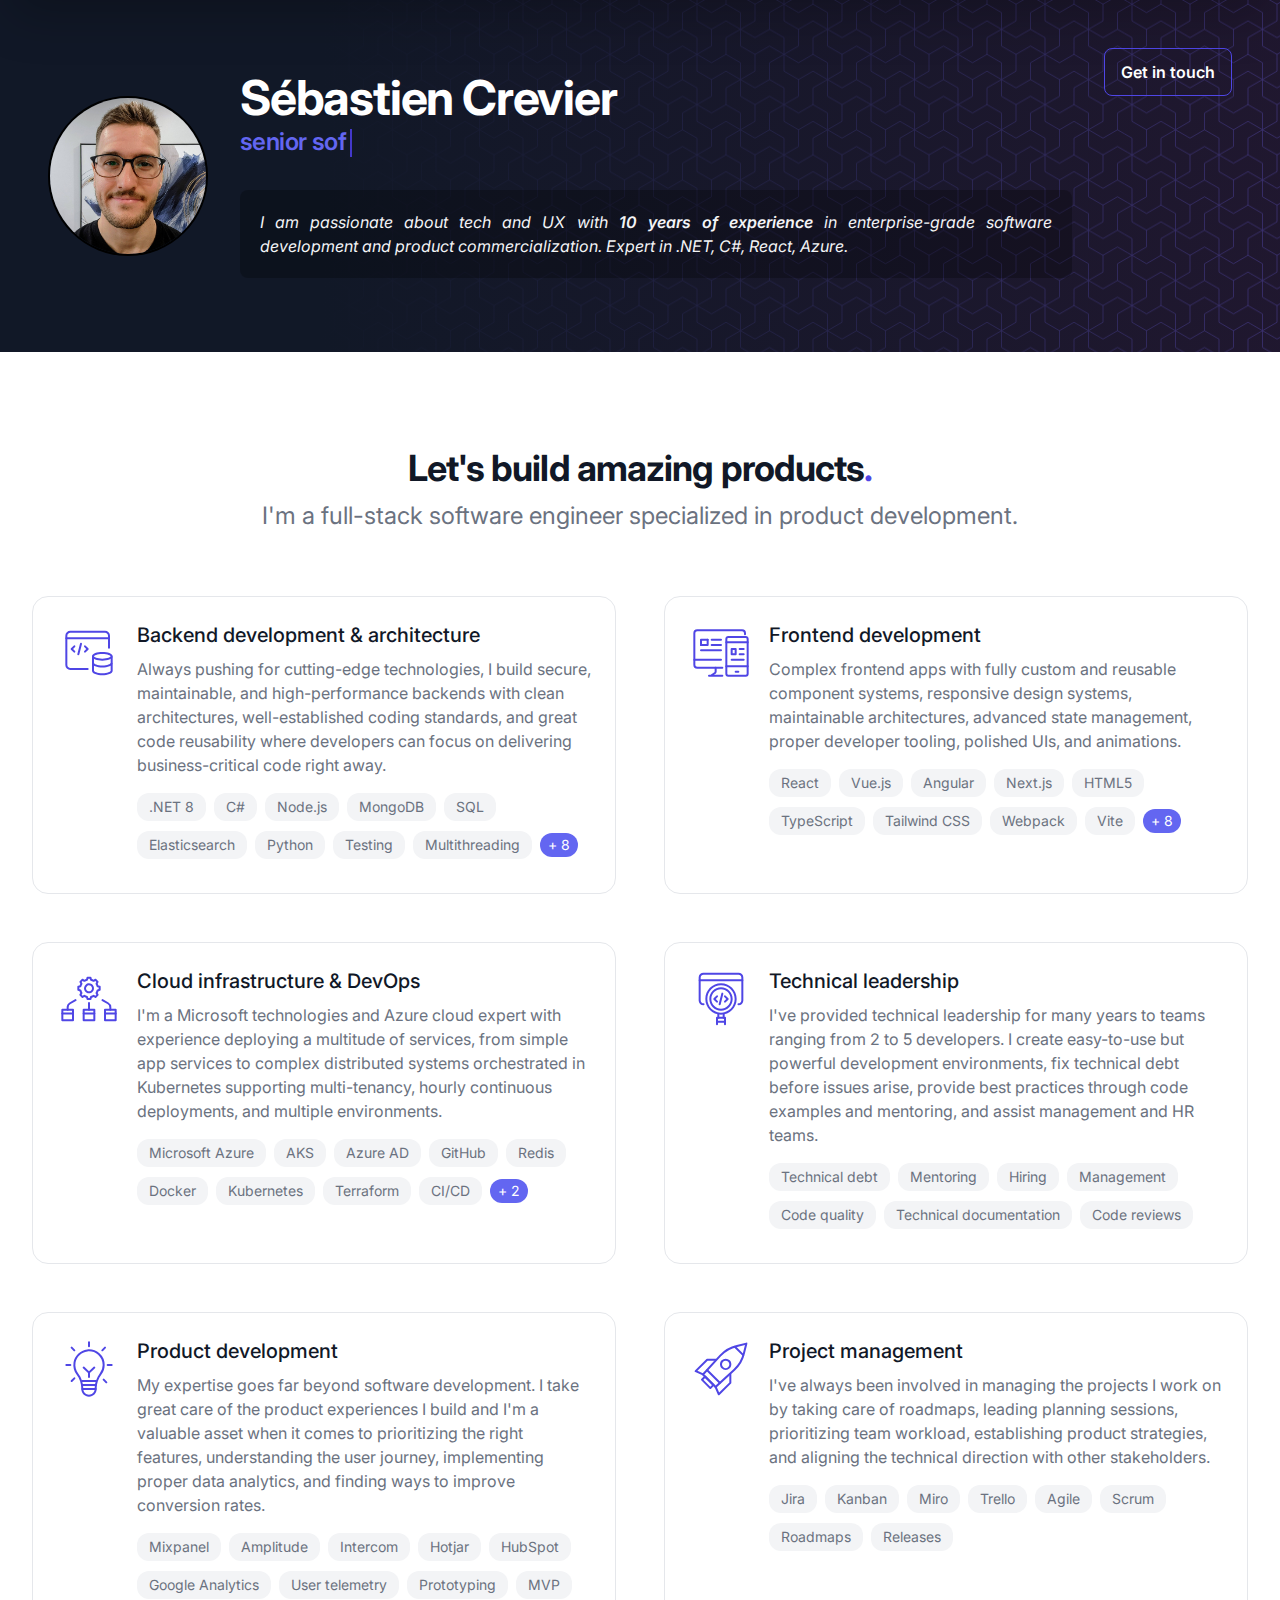
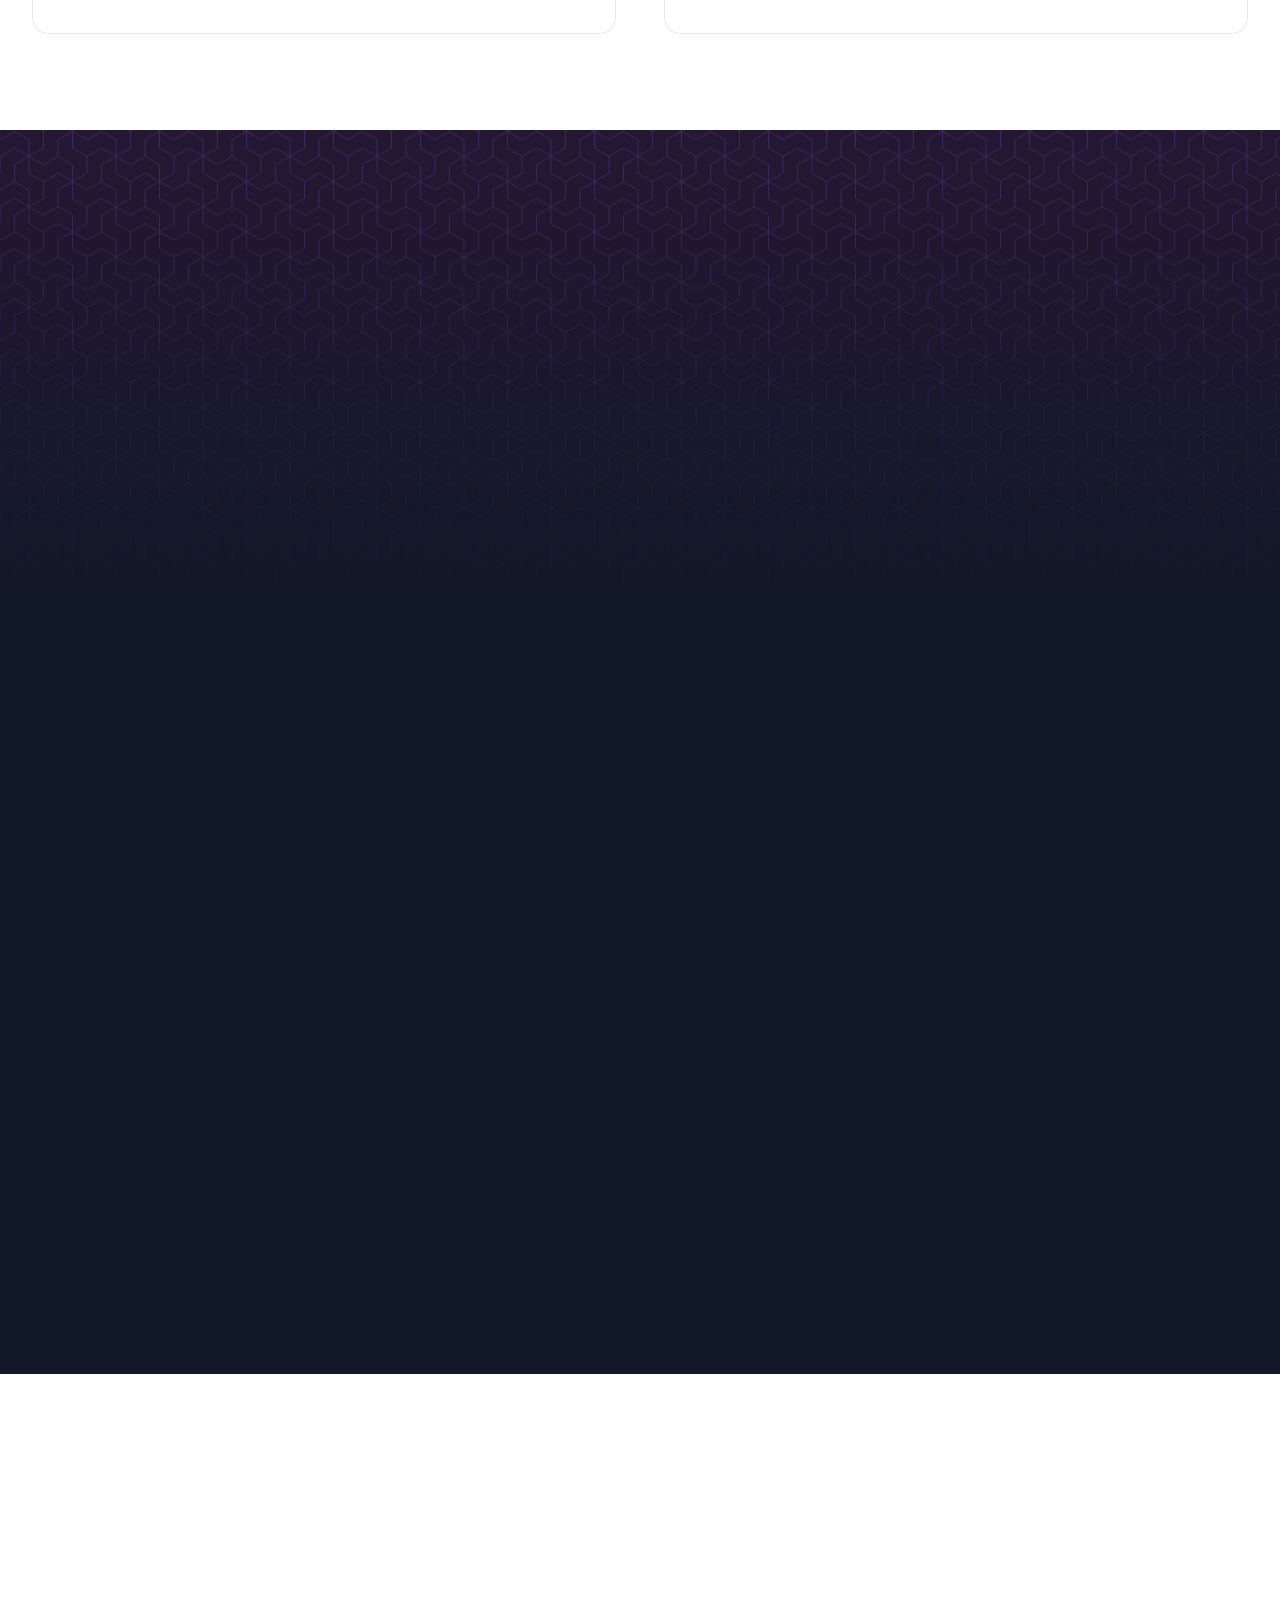
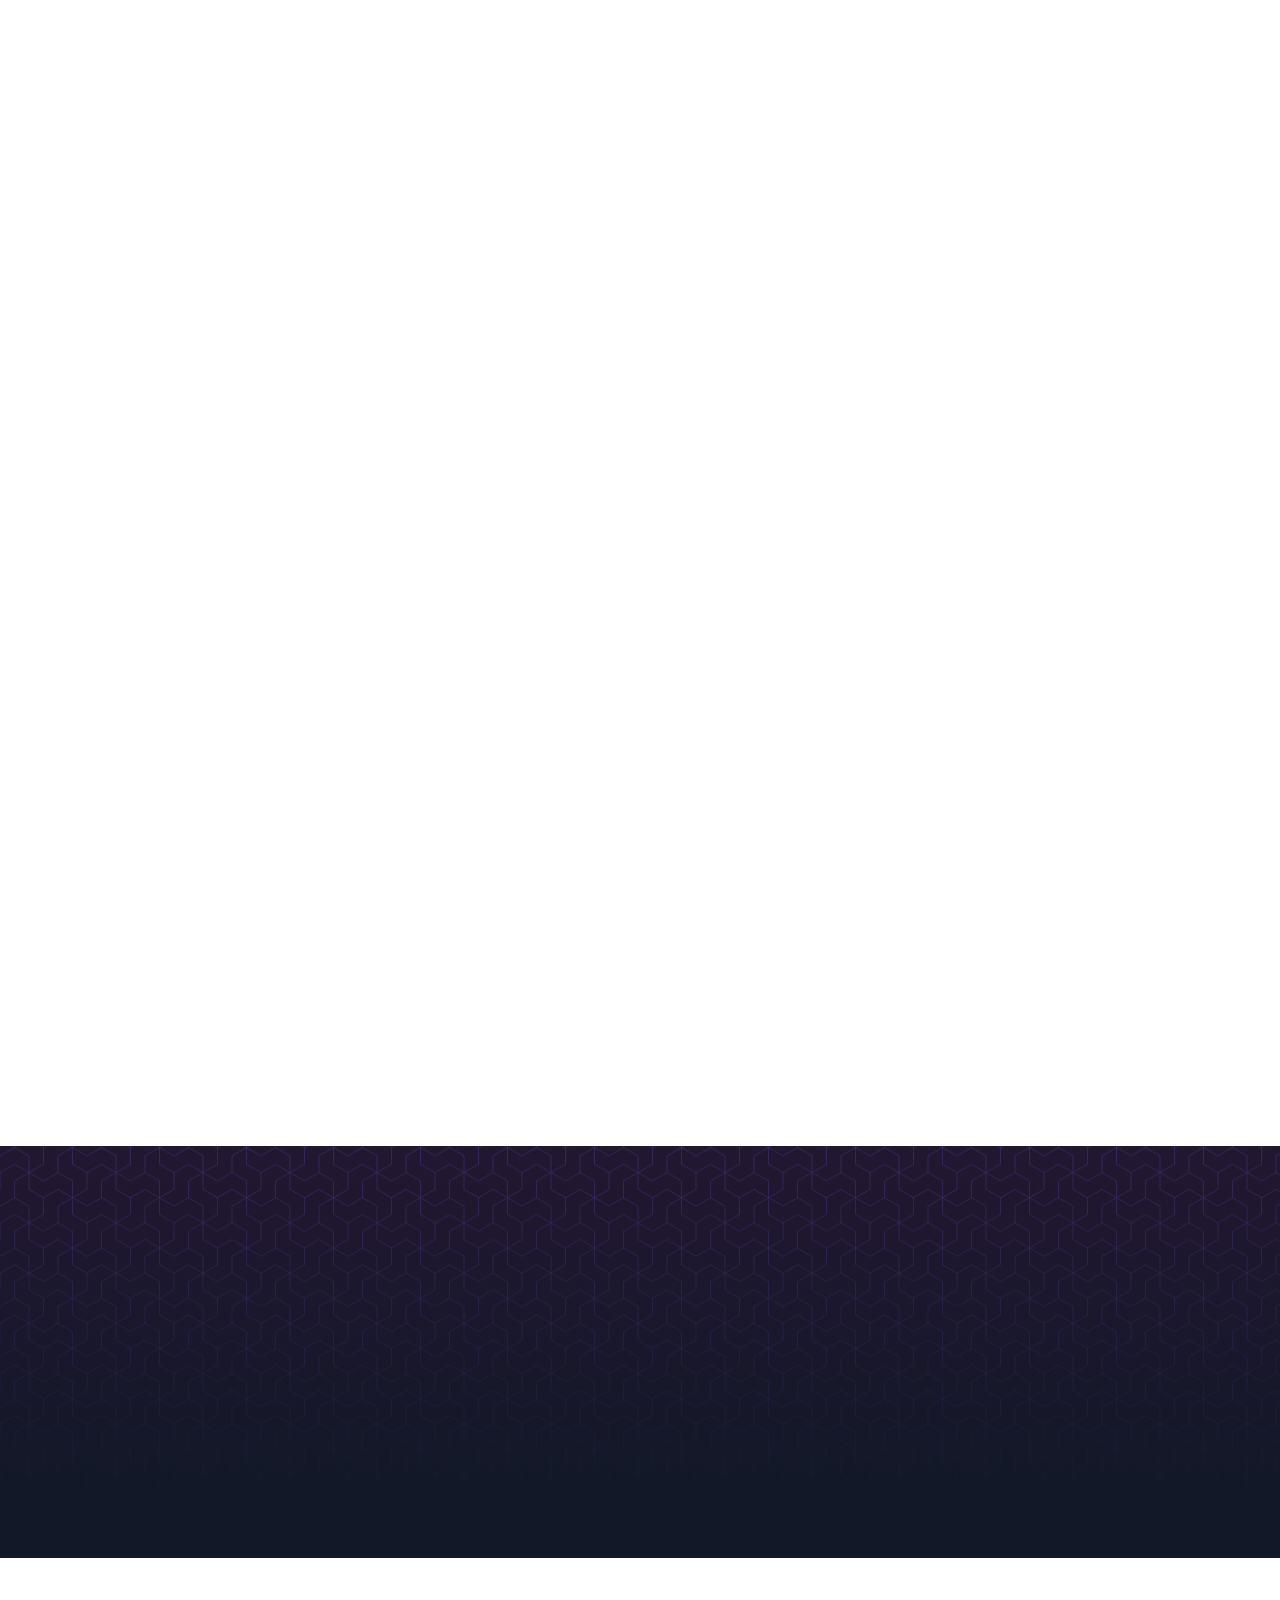
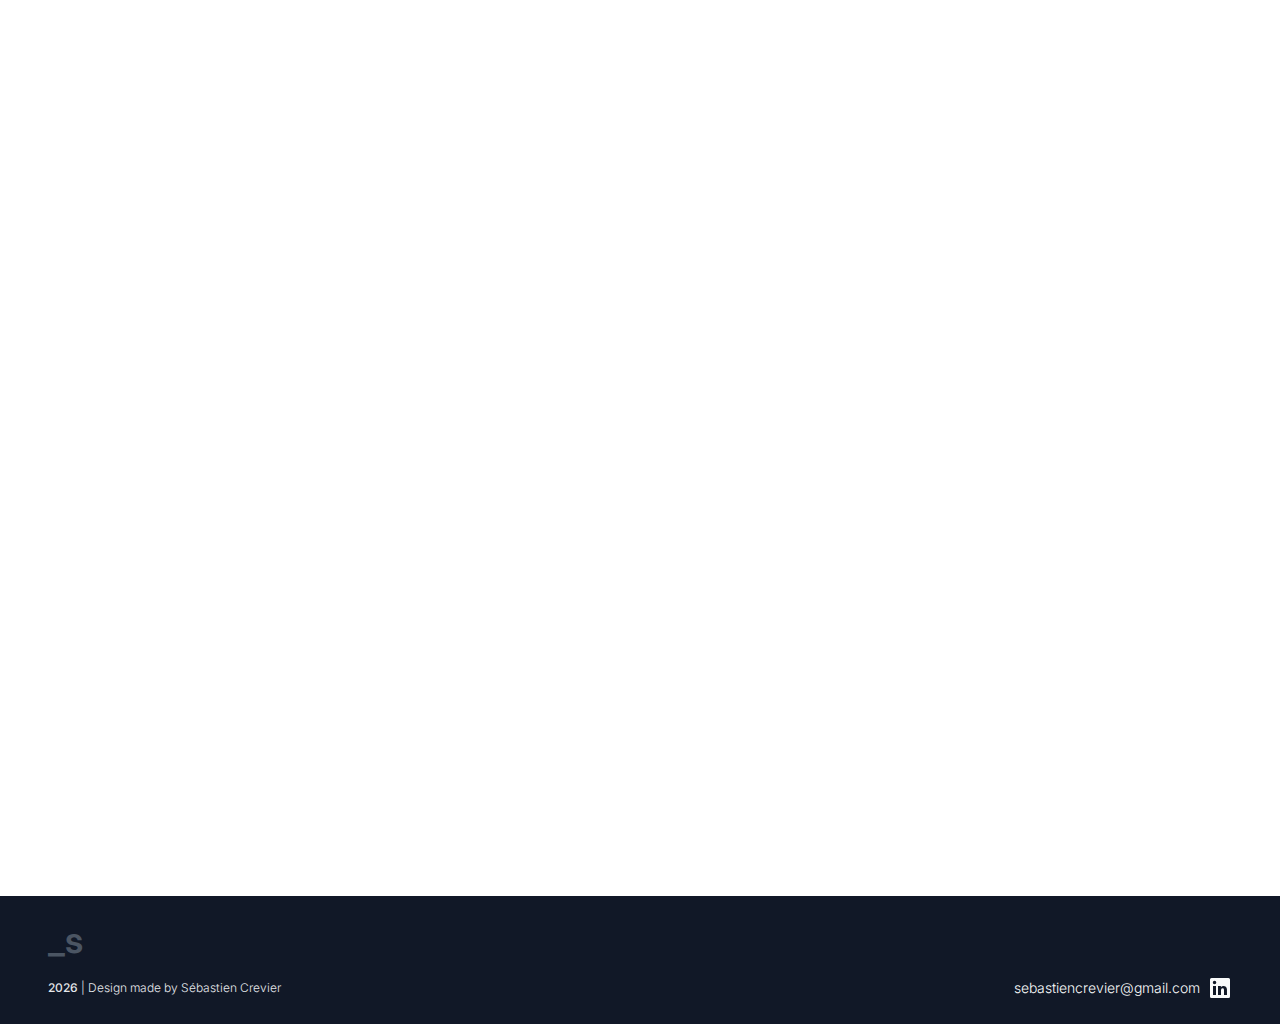
==== commit 46c586f4: "Deploying to main from @ sebastiencrevier/sebastiencrevierwebsite@6825a45efefff80cf8528ac1da6f665317" ====
--- a/index.html
+++ b/index.html
@@ -5,7 +5,7 @@
     <meta name="viewport" content="width=device-width,initial-scale=1">
     <meta name="generator" content="VuePress 2.0.0-beta.51">
     <link rel="preconnect" href="https://fonts.googleapis.com"><link rel="preconnect" href="https://fonts.gstatic.com" crossorigin><link rel="stylesheet" href="https://fonts.googleapis.com/css2?family=Inter:wght@300..700&display=swap"><link rel="apple-touch-icon" sizes="180x180" href="/apple-touch-icon.png?v=1"><link rel="icon" type="image/png" sizes="32x32" href="/favicon-32x32.png?v=1"><link rel="icon" type="image/png" sizes="16x16" href="/favicon-16x16.png?v=1"><link rel="manifest" href="/site.webmanifest?v=1"><link rel="mask-icon" href="/safari-pinned-tab.svg?v=1" color="#5bbad5"><link rel="shortcut icon" href="/favicon.ico?v=1"><meta name="msapplication-TileColor" content="#da532c"><meta name="theme-color" content="#ffffff"><meta property="og:url" content="https://sebastiencrevier.com"><meta property="og:title" content="Sébastien Crevier - Software Engineer & Product Development"><meta property="og:description" content="Full-stack software engineer and web architect specialized in product development and building enterprise-grade applications."><meta property="og:image" content="https://sebastiencrevier.com/favicon.png"><title>Sébastien Crevier - Software Engineer & Product Development</title><meta name="description" content="Full-stack software engineer and web architect specialized in product development and building enterprise-grade applications.">
-    <link rel="modulepreload" href="/assets/app.cb2cf282.js"><link rel="modulepreload" href="/assets/index.html.c9b290d8.js"><link rel="modulepreload" href="/assets/index.html.b552a117.js"><link rel="prefetch" href="/assets/404.html.fbc7345a.js"><link rel="prefetch" href="/assets/404.html.4116dee3.js">
+    <link rel="modulepreload" href="/assets/app.66dbbb7f.js"><link rel="modulepreload" href="/assets/index.html.9e992726.js"><link rel="modulepreload" href="/assets/index.html.b552a117.js"><link rel="prefetch" href="/assets/404.html.fbc7345a.js"><link rel="prefetch" href="/assets/404.html.45d1ff81.js">
     <link rel="stylesheet" href="/assets/style.18529613.css">
   </head>
   <body>
@@ -18,7 +18,7 @@
       prioritizing the right features, understanding the user journey, implementing proper data analytics, and finding ways to improve conversion rates.</div><div class="_tags_13t3f_71"><div><!--[--><a class="_container_h765e_3" href="https://www.google.com/search?q=Mixpanel" target="_blank">Mixpanel</a><a class="_container_h765e_3" href="https://www.google.com/search?q=Amplitude" target="_blank">Amplitude</a><a class="_container_h765e_3" href="https://www.google.com/search?q=Intercom" target="_blank">Intercom</a><a class="_container_h765e_3" href="https://www.google.com/search?q=Hotjar" target="_blank">Hotjar</a><a class="_container_h765e_3" href="https://www.google.com/search?q=HubSpot" target="_blank">HubSpot</a><a class="_container_h765e_3" href="https://www.google.com/search?q=Google Analytics" target="_blank">Google Analytics</a><a class="_container_h765e_3" href="https://www.google.com/search?q=User telemetry" target="_blank">User telemetry</a><a class="_container_h765e_3" href="https://www.google.com/search?q=Prototyping" target="_blank">Prototyping</a><a class="_container_h765e_3" href="https://www.google.com/search?q=MVP" target="_blank">MVP</a><!--]--><!----></div></div></div></div><div class="_item_13t3f_13"><div class="_icon_13t3f_37"><svg id="b" xmlns="http://www.w3.org/2000/svg" viewbox="0 0 48 48"><defs></defs><g id="d"><path class="f" d="M19.932 38.249a.746.746 0 0 1-.53-.22L9.97 28.6a.75.75 0 0 1-.022-1.039l12.946-14.07A24.91 24.91 0 0 1 35.801 6.02l7.018-1.749a.75.75 0 0 1 .909.91l-1.753 7.033a24.895 24.895 0 0 1-7.464 12.89L20.44 38.05a.746.746 0 0 1-.507.198ZM11.54 28.047l8.413 8.413 13.543-12.459a23.422 23.422 0 0 0 7.02-12.133l1.455-5.839-5.824 1.452A23.438 23.438 0 0 0 24 14.505L11.54 28.047Z"></path><path class="f" d="M16.002 39.035a.75.75 0 0 1-.53-.22l-6.287-6.287a.75.75 0 0 1 0-1.06l2.357-2.359a.771.771 0 0 1 1.06 0l6.288 6.288a.75.75 0 0 1 0 1.06l-2.357 2.358a.75.75 0 0 1-.53.22Zm-5.226-7.037 5.226 5.227 1.297-1.298-5.226-5.227-1.297 1.298ZM10.5 28.752a.75.75 0 0 1-.294-.06l-5.501-2.358a.75.75 0 0 1-.235-1.22l8.644-8.644a.75.75 0 0 1 .53-.22H20a.75.75 0 0 1 0 1.5h-6.045l-7.641 7.642 4.482 1.92a.75.75 0 0 1-.295 1.44ZM22.355 43.75a.75.75 0 0 1-.69-.454l-2.357-5.501a.75.75 0 0 1 1.379-.592l1.921 4.484 7.642-7.642V28a.75.75 0 0 1 1.5 0v6.356c0 .199-.08.39-.22.53l-8.644 8.644a.752.752 0 0 1-.53.22ZM27.5 24.748a4.235 4.235 0 0 1-3.005-1.243c-.803-.803-1.245-1.87-1.245-3.005s.442-2.202 1.245-3.005a4.255 4.255 0 0 1 6.01 0c.803.803 1.245 1.87 1.245 3.005s-.442 2.202-1.245 3.005a4.235 4.235 0 0 1-3.005 1.243Zm0-6.996a2.74 2.74 0 0 0-1.945.804c-.52.52-.805 1.21-.805 1.944s.286 1.425.805 1.944a2.754 2.754 0 0 0 3.89 0c.52-.52.805-1.21.805-1.944s-.286-1.425-.805-1.944a2.742 2.742 0 0 0-1.945-.804Z"></path><path class="f" d="M23.075 35.105a.748.748 0 0 1-.53-.22l-9.43-9.43a.75.75 0 1 1 1.06-1.06l9.43 9.43a.75.75 0 0 1-.53 1.28ZM40.69 14.347a.748.748 0 0 1-.53-.22L33.873 7.84a.75.75 0 1 1 1.06-1.06l6.288 6.287a.75.75 0 0 1-.53 1.28Z"></path></g></svg></div><div class="_body_13t3f_55"><div class="_title_13t3f_57">Project management</div><div class="_description_13t3f_63">I&#39;ve always been involved in managing the projects I work on by taking care of roadmaps, leading planning sessions, prioritizing team workload,
       establishing product strategies, and aligning the technical direction with other stakeholders.</div><div class="_tags_13t3f_71"><div><!--[--><a class="_container_h765e_3" href="https://www.google.com/search?q=Jira" target="_blank">Jira</a><a class="_container_h765e_3" href="https://www.google.com/search?q=Kanban" target="_blank">Kanban</a><a class="_container_h765e_3" href="https://www.google.com/search?q=Miro" target="_blank">Miro</a><a class="_container_h765e_3" href="https://www.google.com/search?q=Trello" target="_blank">Trello</a><a class="_container_h765e_3" href="https://www.google.com/search?q=Agile" target="_blank">Agile</a><a class="_container_h765e_3" href="https://www.google.com/search?q=Scrum" target="_blank">Scrum</a><a class="_container_h765e_3" href="https://www.google.com/search?q=Roadmaps" target="_blank">Roadmaps</a><a class="_container_h765e_3" href="https://www.google.com/search?q=Releases" target="_blank">Releases</a><!--]--><!----></div></div></div></div><!--]--></div><!--]--></div><!--]--></div></div></div><div class="_background_1do2v_31"></div></div></div><div class="_wrapper_1do2v_2"><div class="_container_1do2v_5 _dark_1do2v_22"><div class="_content_1do2v_10"><div><div><!--[--><h1 class="_title_1do2v_13"><!--[-->Why hire me?<!--]--><!----></h1><!--]--></div></div><div><div><!--[--><h3 class="_description_1do2v_16">You need reliable technical expertise.</h3><!--]--></div></div><div><div><!--[--><div class="_body_1do2v_19"><!--[--><div class="_container_16gfp_2"><!--[--><div class="_item_16gfp_6"><svg viewbox="0 0 24 24" xmlns="http://www.w3.org/2000/svg" class="_check_16gfp_15"><path d="M9.172 18.657a1 1 0 0 1-.707-.293l-5.657-5.657a1 1 0 0 1 1.414-1.414l4.95 4.95L19.778 5.636a1 1 0 0 1 1.414 1.414L9.879 18.364a1 1 0 0 1-.707.293z"></path></svg><div><div class="_title_16gfp_9">Innovative</div><div class="_description_16gfp_12">I&#39;m a forward thinker who&#39;s always looking for better and more clever ways to solve problems.</div></div></div><div class="_item_16gfp_6"><svg viewbox="0 0 24 24" xmlns="http://www.w3.org/2000/svg" class="_check_16gfp_15"><path d="M9.172 18.657a1 1 0 0 1-.707-.293l-5.657-5.657a1 1 0 0 1 1.414-1.414l4.95 4.95L19.778 5.636a1 1 0 0 1 1.414 1.414L9.879 18.364a1 1 0 0 1-.707.293z"></path></svg><div><div class="_title_16gfp_9">Critical thinking</div><div class="_description_16gfp_12">My technical decisions are always influenced by the business side of things.</div></div></div><div class="_item_16gfp_6"><svg viewbox="0 0 24 24" xmlns="http://www.w3.org/2000/svg" class="_check_16gfp_15"><path d="M9.172 18.657a1 1 0 0 1-.707-.293l-5.657-5.657a1 1 0 0 1 1.414-1.414l4.95 4.95L19.778 5.636a1 1 0 0 1 1.414 1.414L9.879 18.364a1 1 0 0 1-.707.293z"></path></svg><div><div class="_title_16gfp_9">Team player</div><div class="_description_16gfp_12">Always there for my teammates, I win when the team wins.</div></div></div><div class="_item_16gfp_6"><svg viewbox="0 0 24 24" xmlns="http://www.w3.org/2000/svg" class="_check_16gfp_15"><path d="M9.172 18.657a1 1 0 0 1-.707-.293l-5.657-5.657a1 1 0 0 1 1.414-1.414l4.95 4.95L19.778 5.636a1 1 0 0 1 1.414 1.414L9.879 18.364a1 1 0 0 1-.707.293z"></path></svg><div><div class="_title_16gfp_9">Work ethic</div><div class="_description_16gfp_12">My great work ethic results in fast and high-quality deliverables.</div></div></div><div class="_item_16gfp_6"><svg viewbox="0 0 24 24" xmlns="http://www.w3.org/2000/svg" class="_check_16gfp_15"><path d="M9.172 18.657a1 1 0 0 1-.707-.293l-5.657-5.657a1 1 0 0 1 1.414-1.414l4.95 4.95L19.778 5.636a1 1 0 0 1 1.414 1.414L9.879 18.364a1 1 0 0 1-.707.293z"></path></svg><div><div class="_title_16gfp_9">Versatile</div><div class="_description_16gfp_12">From frontend animations to backend service orchestration, I master all parts of application development.</div></div></div><div class="_item_16gfp_6"><svg viewbox="0 0 24 24" xmlns="http://www.w3.org/2000/svg" class="_check_16gfp_15"><path d="M9.172 18.657a1 1 0 0 1-.707-.293l-5.657-5.657a1 1 0 0 1 1.414-1.414l4.95 4.95L19.778 5.636a1 1 0 0 1 1.414 1.414L9.879 18.364a1 1 0 0 1-.707.293z"></path></svg><div><div class="_title_16gfp_9">Technical vision</div><div class="_description_16gfp_12">I provide the technical vision and take full ownership of it. Production issues don&#39;t scare me.</div></div></div><div class="_item_16gfp_6"><svg viewbox="0 0 24 24" xmlns="http://www.w3.org/2000/svg" class="_check_16gfp_15"><path d="M9.172 18.657a1 1 0 0 1-.707-.293l-5.657-5.657a1 1 0 0 1 1.414-1.414l4.95 4.95L19.778 5.636a1 1 0 0 1 1.414 1.414L9.879 18.364a1 1 0 0 1-.707.293z"></path></svg><div><div class="_title_16gfp_9">Leadership</div><div class="_description_16gfp_12">My technical knowledge and influence over my team are key elements to any project success.</div></div></div><div class="_item_16gfp_6"><svg viewbox="0 0 24 24" xmlns="http://www.w3.org/2000/svg" class="_check_16gfp_15"><path d="M9.172 18.657a1 1 0 0 1-.707-.293l-5.657-5.657a1 1 0 0 1 1.414-1.414l4.95 4.95L19.778 5.636a1 1 0 0 1 1.414 1.414L9.879 18.364a1 1 0 0 1-.707.293z"></path></svg><div><div class="_title_16gfp_9">Resilient</div><div class="_description_16gfp_12">I thrive in fast-paced environments with changing needs and can easily adapt to any situation.</div></div></div><!--]--></div><div><div><!--[--><div><h3 class="_title_lgg5p_3">What my former colleagues <br class="_linebreak_lgg5p_9"> have to say.</h3><div><div><!--[--><div class="_item_lgg5p_19"><svg viewbox="0 0 24 24" xmlns="http://www.w3.org/2000/svg" class="_quote_lgg5p_29"><path d="M11.192 15.757c0-.88-.23-1.618-.69-2.217-.326-.412-.768-.683-1.327-.812-.55-.128-1.07-.137-1.54-.028-.16-.95.1-1.956.76-3.022.66-1.065 1.515-1.867 2.558-2.403L9.373 5c-.8.396-1.56.898-2.26 1.505-.71.607-1.34 1.305-1.9 2.094s-.98 1.68-1.25 2.69-.346 2.04-.217 3.1c.168 1.4.62 2.52 1.356 3.35.735.84 1.652 1.26 2.748 1.26.965 0 1.766-.29 2.4-.878.628-.576.94-1.365.94-2.368l.002.003zm9.124 0c0-.88-.23-1.618-.69-2.217-.326-.42-.77-.692-1.327-.817-.56-.124-1.074-.13-1.54-.022-.16-.94.09-1.95.75-3.02.66-1.06 1.514-1.86 2.557-2.4L18.49 5c-.8.396-1.555.898-2.26 1.505a11.29 11.29 0 0 0-1.894 2.094c-.556.79-.97 1.68-1.24 2.69a8.04 8.04 0 0 0-.217 3.1c.165 1.4.615 2.52 1.35 3.35.732.833 1.646 1.25 2.742 1.25.967 0 1.768-.29 2.402-.876.627-.576.942-1.365.942-2.368v.01z"></path></svg><div class="_message_lgg5p_47">Sébastien is someone who&#39;s committed, independent, extremely competent, productive, and determined to do his job well. In addition to
       taking ownership of the majority of the technical tasks, he&#39;s actively involved in the design of our products to ensure they successfully meet
-      users&#39; needs. His curiosity, creativity, and autonomy have made him a key player in the success of the GLab at GSoft.</div><div class="_footer_lgg5p_75"><img class="_picture_lgg5p_81" src="/assets/chris-profile.82ffdf06.jfif"><div><a class="_name_lgg5p_87" href="https://www.linkedin.com/in/christian-m%C3%A9rat-6b26b42/" target="_blank">Christian Mérat <svg xmlns="http://www.w3.org/2000/svg" viewbox="0 0 24 24"><path d="M20.5 2h-17A1.5 1.5 0 0 0 2 3.5v17A1.5 1.5 0 0 0 3.5 22h17a1.5 1.5 0 0 0 1.5-1.5v-17A1.5 1.5 0 0 0 20.5 2zM8 19H5v-9h3zM6.5 8.25A1.75 1.75 0 1 1 8.3 6.5a1.78 1.78 0 0 1-1.8 1.75zM19 19h-3v-4.74c0-1.42-.6-1.93-1.38-1.93A1.74 1.74 0 0 0 13 14.19a.66.66 0 0 0 0 .14V19h-3v-9h2.9v1.3a3.11 3.11 0 0 1 2.7-1.4c1.55 0 3.36.86 3.36 3.66z"></path></svg></a><div class="_jobTitle_lgg5p_99">Former CTO at GSoft &amp; CTO at Moov AI</div><div class="_container_1c52s_3 _progress_lgg5p_63"><div class="_progress_1c52s_9" style="width:0%;"></div></div></div></div></div><!--]--></div></div></div><!--]--></div></div><!--]--></div><!--]--></div></div></div><div class="_background_1do2v_31"></div></div></div><!--[--><div class="_wrapper_1do2v_2" id="portfolio"><div class="_container_1do2v_5"><div class="_content_1do2v_10"><div><div><!--[--><h1 class="_title_1do2v_13"><!--[-->My portfolio<!--]--><span class="text-indigo-600">.</span></h1><!--]--></div></div><div><div><!--[--><h3 class="_description_1do2v_16">Some of the projects I&#39;ve led the development on.</h3><!--]--></div></div><div><div><!--[--><div class="_body_1do2v_19"><!--[--><div class="_container_1pwqm_3"><!--[--><a class="_item_1pwqm_15" href="https://clinia.com/en-ca" target="_blank"><div class="_image_1pwqm_21"><img src="/assets/clinia.4e50b3ed.png" alt="Clinia Health" class="_imageCenter_1pwqm_35"><!-- Preload larger image --><!--v-if--></div><div class="_body_1pwqm_45"><div class="_type_1pwqm_49">Website</div><div class="_title_1pwqm_55">Clinia Health</div><div class="_description_1pwqm_61">Developed Clinia&#39;s new public-facing website using the latest technologies to ensure a responsive, SEO-optimized, and high-performance UI. Focused on delivering a smooth user experience that enhances engagement and accessibility.</div><div><!--[--><a class="_container_h765e_3" href="https://www.google.com/search?q=Next.js 14" target="_blank">Next.js 14</a><a class="_container_h765e_3" href="https://www.google.com/search?q=Tailwind CSS" target="_blank">Tailwind CSS</a><a class="_container_h765e_3" href="https://www.google.com/search?q=Headless UI" target="_blank">Headless UI</a><a class="_container_h765e_3" href="https://www.google.com/search?q=Framer Motion" target="_blank">Framer Motion</a><a class="_container_h765e_3" href="https://www.google.com/search?q=Contentful CMS" target="_blank">Contentful CMS</a><!--]--><!----></div></div></a><div class="_item_1pwqm_15"><div class="_image_1pwqm_21"><img src="/assets/onboarding.62aa6aea.png" alt="Employee onboarding platform" class=""><!-- Preload larger image --><img alt="Employee onboarding platform" src="/assets/onboarding-large.9830cf8d.png"></div><div class="_body_1pwqm_45"><div class="_type_1pwqm_49">Enterprise SaaS</div><div class="_title_1pwqm_55">Employee onboarding platform</div><div class="_description_1pwqm_61">Make the employee onboarding experience fun, collaborative, and streamlined with onboarding templates, team members&#39; video introductions and activity builders.</div><div><!--[--><a class="_container_h765e_3" href="https://www.google.com/search?q=.NET Core" target="_blank">.NET Core</a><a class="_container_h765e_3" href="https://www.google.com/search?q=Microservices" target="_blank">Microservices</a><a class="_container_h765e_3" href="https://www.google.com/search?q=MongoDB" target="_blank">MongoDB</a><a class="_container_h765e_3" href="https://www.google.com/search?q=CQRS" target="_blank">CQRS</a><a class="_container_h765e_3" href="https://www.google.com/search?q=Event sourcing" target="_blank">Event sourcing</a><a class="_container_h765e_3" href="https://www.google.com/search?q=Kubernetes" target="_blank">Kubernetes</a><a class="_container_h765e_3" href="https://www.google.com/search?q=Vue.js" target="_blank">Vue.js</a><a class="_container_h765e_3" href="https://www.google.com/search?q=Tailwind CSS" target="_blank">Tailwind CSS</a><a class="_container_h765e_3" href="https://www.google.com/search?q=Video recording" target="_blank">Video recording</a><!--]--><div class="_more_1h7x8_3">+ 4</div></div></div></div><div class="_item_1pwqm_15"><div class="_image_1pwqm_21"><img src="/assets/saas-management.f99a0dfd.png" alt="SaaS management platform for IT" class=""><!-- Preload larger image --><!--v-if--></div><div class="_body_1pwqm_45"><div class="_type_1pwqm_49">Enterprise SaaS</div><div class="_title_1pwqm_55">SaaS management platform for IT</div><div class="_description_1pwqm_61">Manage your organization SaaS usage and reduce SaaS sprawl through automatic software discovery and license inventory management.</div><div><!--[--><a class="_container_h765e_3" href="https://www.google.com/search?q=.NET Core" target="_blank">.NET Core</a><a class="_container_h765e_3" href="https://www.google.com/search?q=Microservices" target="_blank">Microservices</a><a class="_container_h765e_3" href="https://www.google.com/search?q=MongoDB" target="_blank">MongoDB</a><a class="_container_h765e_3" href="https://www.google.com/search?q=CQRS" target="_blank">CQRS</a><a class="_container_h765e_3" href="https://www.google.com/search?q=Event sourcing" target="_blank">Event sourcing</a><a class="_container_h765e_3" href="https://www.google.com/search?q=Kubernetes" target="_blank">Kubernetes</a><a class="_container_h765e_3" href="https://www.google.com/search?q=Vue.js" target="_blank">Vue.js</a><a class="_container_h765e_3" href="https://www.google.com/search?q=Vuetify" target="_blank">Vuetify</a><a class="_container_h765e_3" href="https://www.google.com/search?q=Web scraping" target="_blank">Web scraping</a><!--]--><div class="_more_1h7x8_3">+ 4</div></div></div></div><div class="_item_1pwqm_15"><div class="_image_1pwqm_21"><img src="/assets/virtual-machines-ai.a428d07d.png" alt="AI-powered virtual machine scheduling" class=""><!-- Preload larger image --><!--v-if--></div><div class="_body_1pwqm_45"><div class="_type_1pwqm_49">Enterprise SaaS for Microsoft Azure</div><div class="_title_1pwqm_55">AI-powered virtual machine scheduling</div><div class="_description_1pwqm_61">Use AI to determine the optimal schedule of your virtual machines and automate their up and down times to reduce costs.</div><div><!--[--><a class="_container_h765e_3" href="https://www.google.com/search?q=.NET Core" target="_blank">.NET Core</a><a class="_container_h765e_3" href="https://www.google.com/search?q=Web API" target="_blank">Web API</a><a class="_container_h765e_3" href="https://www.google.com/search?q=MongoDB" target="_blank">MongoDB</a><a class="_container_h765e_3" href="https://www.google.com/search?q=TensorFlow" target="_blank">TensorFlow</a><a class="_container_h765e_3" href="https://www.google.com/search?q=CQRS" target="_blank">CQRS</a><a class="_container_h765e_3" href="https://www.google.com/search?q=Azure WebJobs" target="_blank">Azure WebJobs</a><a class="_container_h765e_3" href="https://www.google.com/search?q=Azure APIs" target="_blank">Azure APIs</a><a class="_container_h765e_3" href="https://www.google.com/search?q=Azure AD" target="_blank">Azure AD</a><a class="_container_h765e_3" href="https://www.google.com/search?q=Vue.js" target="_blank">Vue.js</a><!--]--><div class="_more_1h7x8_3">+ 3</div></div></div></div><div class="_item_1pwqm_15"><div class="_image_1pwqm_21"><img src="/assets/azure-costs.06e1d6a0.png" alt="Cloud cost management &amp; optimization" class=""><!-- Preload larger image --><!--v-if--></div><div class="_body_1pwqm_45"><div class="_type_1pwqm_49">Enterprise SaaS for Microsoft Azure</div><div class="_title_1pwqm_55">Cloud cost management &amp; optimization</div><div class="_description_1pwqm_61">Get a better understanding of your Azure usage through a simplified resource browser and reduce your costs by following optimization recommendations.</div><div><!--[--><a class="_container_h765e_3" href="https://www.google.com/search?q=.NET Core" target="_blank">.NET Core</a><a class="_container_h765e_3" href="https://www.google.com/search?q=Web API" target="_blank">Web API</a><a class="_container_h765e_3" href="https://www.google.com/search?q=Azure Storage" target="_blank">Azure Storage</a><a class="_container_h765e_3" href="https://www.google.com/search?q=SQL" target="_blank">SQL</a><a class="_container_h765e_3" href="https://www.google.com/search?q=CQRS" target="_blank">CQRS</a><a class="_container_h765e_3" href="https://www.google.com/search?q=Azure WebJobs" target="_blank">Azure WebJobs</a><a class="_container_h765e_3" href="https://www.google.com/search?q=Azure APIs" target="_blank">Azure APIs</a><a class="_container_h765e_3" href="https://www.google.com/search?q=Azure AD" target="_blank">Azure AD</a><a class="_container_h765e_3" href="https://www.google.com/search?q=React" target="_blank">React</a><!--]--><div class="_more_1h7x8_3">+ 5</div></div></div></div><div class="_item_1pwqm_15"><div class="_image_1pwqm_21"><img src="/assets/one-on-one.9c4fdb87.png" alt="One-on-one meeting platform" class="_imageCenter_1pwqm_35"><!-- Preload larger image --><!--v-if--></div><div class="_body_1pwqm_45"><div class="_type_1pwqm_49">Enterprise SaaS</div><div class="_title_1pwqm_55">One-on-one meeting platform</div><div class="_description_1pwqm_61">Prepare and execute your one-on-one meetings by setting goals and action items, taking live notes, and automating employee follow-ups.</div><div><!--[--><a class="_container_h765e_3" href="https://www.google.com/search?q=.NET Core" target="_blank">.NET Core</a><a class="_container_h765e_3" href="https://www.google.com/search?q=Web API" target="_blank">Web API</a><a class="_container_h765e_3" href="https://www.google.com/search?q=MongoDB" target="_blank">MongoDB</a><a class="_container_h765e_3" href="https://www.google.com/search?q=CQRS" target="_blank">CQRS</a><a class="_container_h765e_3" href="https://www.google.com/search?q=Azure WebJobs" target="_blank">Azure WebJobs</a><a class="_container_h765e_3" href="https://www.google.com/search?q=Azure AD" target="_blank">Azure AD</a><a class="_container_h765e_3" href="https://www.google.com/search?q=React" target="_blank">React</a><a class="_container_h765e_3" href="https://www.google.com/search?q=Redux/Saga" target="_blank">Redux/Saga</a><a class="_container_h765e_3" href="https://www.google.com/search?q=SSO" target="_blank">SSO</a><!--]--><!----></div></div></div><div class="_item_1pwqm_15"><div class="_image_1pwqm_21"><img src="/assets/slack-security.6252a808.png" alt="Security monitoring platform" class=""><!-- Preload larger image --><!--v-if--></div><div class="_body_1pwqm_45"><div class="_type_1pwqm_49">Enterprise SaaS for Slack</div><div class="_title_1pwqm_55">Security monitoring platform</div><div class="_description_1pwqm_61">Get more visibility on how your Slack workspace is used with security monitoring, threat detection, and real-time alerts.</div><div><!--[--><a class="_container_h765e_3" href="https://www.google.com/search?q=.NET Framework" target="_blank">.NET Framework</a><a class="_container_h765e_3" href="https://www.google.com/search?q=Web API" target="_blank">Web API</a><a class="_container_h765e_3" href="https://www.google.com/search?q=Azure Storage" target="_blank">Azure Storage</a><a class="_container_h765e_3" href="https://www.google.com/search?q=SQL" target="_blank">SQL</a><a class="_container_h765e_3" href="https://www.google.com/search?q=Slack API" target="_blank">Slack API</a><a class="_container_h765e_3" href="https://www.google.com/search?q=Slack bot" target="_blank">Slack bot</a><a class="_container_h765e_3" href="https://www.google.com/search?q=Node.js" target="_blank">Node.js</a><a class="_container_h765e_3" href="https://www.google.com/search?q=Hangfire" target="_blank">Hangfire</a><a class="_container_h765e_3" href="https://www.google.com/search?q=SignalR" target="_blank">SignalR</a><!--]--><div class="_more_1h7x8_3">+ 2</div></div></div></div><!--]--></div><!--]--></div><!--]--></div></div></div><div class="_background_1do2v_31"></div></div></div><!----><!--]--><div class="_wrapper_1do2v_2"><div class="_container_1do2v_5 _dark_1do2v_22"><div class="_content_1do2v_10"><div><div><!--[--><h1 class="_title_1do2v_13"><!--[-->Need my resume?<!--]--><!----></h1><!--]--></div></div><div><div><!--[--><h3 class="_description_1do2v_16">See my full credentials.</h3><!--]--></div></div><div><div><!--[--><div class="_body_1do2v_19"><!--[--><div class="_container_i03ii_3"><form><input required type="email" placeholder="Enter your email" autocomplete="email" class="_input_i03ii_11 _input_19swa_2 _input_i03ii_11" value><button class="_button_18fik_2" type="submit"><!--[-->Send<!--]--></button></form></div><!--]--></div><!--]--></div></div></div><div class="_background_1do2v_31"></div></div></div><div class="_wrapper_1do2v_2" id="contact"><div class="_container_1do2v_5"><div class="_content_1do2v_10"><div><div><!--[--><h1 class="_title_1do2v_13"><!--[-->Get in touch<!--]--><span class="text-indigo-600">.</span></h1><!--]--></div></div><div><div><!--[--><h3 class="_description_1do2v_16">Let&#39;s work together!</h3><!--]--></div></div><div><div><!--[--><div class="_body_1do2v_19"><!--[--><div class="_subtitle_q68g8_2"><p>I&#39;m open to remote consulting work anywhere in <b>North America</b> and hybrid in the <b>Montreal area</b>.</p></div><div class="_body_q68g8_8"><div class="_image_q68g8_11"><img src="https://images.unsplash.com/photo-1585076641399-5c06d1b3365f?ixlib=rb-1.2.1&amp;ixid=MnwxMjA3fDB8MHxwaG90by1wYWdlfHx8fGVufDB8fHx8&amp;auto=format&amp;fit=crop&amp;w=1740&amp;q=80" alt="Get in touch"></div><div class="_form_q68g8_21"><!----><form><input type="text" placeholder="Full name" autocomplete="name" name="fullName" required value class="_input_19swa_2"><input type="email" placeholder="Email" autocomplete="email" name="email" required value class="_input_19swa_2"><input type="tel" placeholder="Phone number" autocomplete="tel" name="phone" value class="_input_19swa_2"><input type="text" placeholder="Company" autocomplete="organization" name="company" value class="_input_19swa_2"><textarea rows="8" placeholder="Message" name="message" required class="_textarea_es8c1_2"></textarea><button class="_button_18fik_2" type="submit"><!--[-->Contact me<!--]--></button></form></div></div><!--]--></div><!--]--></div></div></div><div class="_background_1do2v_31"></div></div></div></div><div class="_container_eu7vx_3"><div class="_container_1n214_3 _logo_eu7vx_11">_s</div><div class="_body_eu7vx_17"><div class="_left_eu7vx_45">2024 <span>| Design made by Sébastien Crevier</span></div><div class="_right_eu7vx_21"><a href="mailto:sebastiencrevier@gmail.com">sebastiencrevier@gmail.com</a><a href="https://www.linkedin.com/in/sebastiencrevier/" target="_blank"><svg xmlns="http://www.w3.org/2000/svg" viewbox="0 0 24 24"><path d="M20.5 2h-17A1.5 1.5 0 0 0 2 3.5v17A1.5 1.5 0 0 0 3.5 22h17a1.5 1.5 0 0 0 1.5-1.5v-17A1.5 1.5 0 0 0 20.5 2zM8 19H5v-9h3zM6.5 8.25A1.75 1.75 0 1 1 8.3 6.5a1.78 1.78 0 0 1-1.8 1.75zM19 19h-3v-4.74c0-1.42-.6-1.93-1.38-1.93A1.74 1.74 0 0 0 13 14.19a.66.66 0 0 0 0 .14V19h-3v-9h2.9v1.3a3.11 3.11 0 0 1 2.7-1.4c1.55 0 3.36.86 3.36 3.66z"></path></svg></a></div></div></div><!--]--><!--]--></div>
-    <script type="module" src="/assets/app.cb2cf282.js" defer></script>
+      users&#39; needs. His curiosity, creativity, and autonomy have made him a key player in the success of the GLab at GSoft.</div><div class="_footer_lgg5p_75"><img class="_picture_lgg5p_81" src="/assets/chris-profile.82ffdf06.jfif"><div><a class="_name_lgg5p_87" href="https://www.linkedin.com/in/christian-m%C3%A9rat-6b26b42/" target="_blank">Christian Mérat <svg xmlns="http://www.w3.org/2000/svg" viewbox="0 0 24 24"><path d="M20.5 2h-17A1.5 1.5 0 0 0 2 3.5v17A1.5 1.5 0 0 0 3.5 22h17a1.5 1.5 0 0 0 1.5-1.5v-17A1.5 1.5 0 0 0 20.5 2zM8 19H5v-9h3zM6.5 8.25A1.75 1.75 0 1 1 8.3 6.5a1.78 1.78 0 0 1-1.8 1.75zM19 19h-3v-4.74c0-1.42-.6-1.93-1.38-1.93A1.74 1.74 0 0 0 13 14.19a.66.66 0 0 0 0 .14V19h-3v-9h2.9v1.3a3.11 3.11 0 0 1 2.7-1.4c1.55 0 3.36.86 3.36 3.66z"></path></svg></a><div class="_jobTitle_lgg5p_99">Former CTO at GSoft &amp; CTO at Moov AI</div><div class="_container_1c52s_3 _progress_lgg5p_63"><div class="_progress_1c52s_9" style="width:0%;"></div></div></div></div></div><!--]--></div></div></div><!--]--></div></div><!--]--></div><!--]--></div></div></div><div class="_background_1do2v_31"></div></div></div><!--[--><div class="_wrapper_1do2v_2" id="portfolio"><div class="_container_1do2v_5"><div class="_content_1do2v_10"><div><div><!--[--><h1 class="_title_1do2v_13"><!--[-->My portfolio<!--]--><span class="text-indigo-600">.</span></h1><!--]--></div></div><div><div><!--[--><h3 class="_description_1do2v_16">Some of the projects I&#39;ve led the development on.</h3><!--]--></div></div><div><div><!--[--><div class="_body_1do2v_19"><!--[--><div class="_container_1pwqm_3"><!--[--><div class="_item_1pwqm_15"><a href="https://clinia.com/en-ca" target="_blank"><div class="_image_1pwqm_21"><img src="/assets/clinia.4e50b3ed.png" alt="Clinia Health" class="_imageCenter_1pwqm_35"><!-- Preload larger image --><!----></div><div class="_body_1pwqm_45"><div class="_type_1pwqm_49">Website</div><div class="_title_1pwqm_55">Clinia Health</div><div class="_description_1pwqm_61">Developed Clinia&#39;s new public-facing website using the latest technologies to ensure a responsive, SEO-optimized, and high-performance UI. Focused on delivering a smooth user experience that enhances engagement and accessibility.</div><div><!--[--><a class="_container_h765e_3" href="https://www.google.com/search?q=Next.js 14" target="_blank">Next.js 14</a><a class="_container_h765e_3" href="https://www.google.com/search?q=Tailwind CSS" target="_blank">Tailwind CSS</a><a class="_container_h765e_3" href="https://www.google.com/search?q=Headless UI" target="_blank">Headless UI</a><a class="_container_h765e_3" href="https://www.google.com/search?q=Framer Motion" target="_blank">Framer Motion</a><a class="_container_h765e_3" href="https://www.google.com/search?q=Contentful CMS" target="_blank">Contentful CMS</a><!--]--><!----></div></div></a></div><div class="_item_1pwqm_15"><a><div class="_image_1pwqm_21"><img src="/assets/onboarding.62aa6aea.png" alt="Employee onboarding platform" class=""><!-- Preload larger image --><img alt="Employee onboarding platform" src="/assets/onboarding-large.9830cf8d.png"></div><div class="_body_1pwqm_45"><div class="_type_1pwqm_49">Enterprise SaaS</div><div class="_title_1pwqm_55">Employee onboarding platform</div><div class="_description_1pwqm_61">Make the employee onboarding experience fun, collaborative, and streamlined with onboarding templates, team members&#39; video introductions and activity builders.</div><div><!--[--><a class="_container_h765e_3" href="https://www.google.com/search?q=.NET Core" target="_blank">.NET Core</a><a class="_container_h765e_3" href="https://www.google.com/search?q=Microservices" target="_blank">Microservices</a><a class="_container_h765e_3" href="https://www.google.com/search?q=MongoDB" target="_blank">MongoDB</a><a class="_container_h765e_3" href="https://www.google.com/search?q=CQRS" target="_blank">CQRS</a><a class="_container_h765e_3" href="https://www.google.com/search?q=Event sourcing" target="_blank">Event sourcing</a><a class="_container_h765e_3" href="https://www.google.com/search?q=Kubernetes" target="_blank">Kubernetes</a><a class="_container_h765e_3" href="https://www.google.com/search?q=Vue.js" target="_blank">Vue.js</a><a class="_container_h765e_3" href="https://www.google.com/search?q=Tailwind CSS" target="_blank">Tailwind CSS</a><a class="_container_h765e_3" href="https://www.google.com/search?q=Video recording" target="_blank">Video recording</a><!--]--><div class="_more_1h7x8_3">+ 4</div></div></div></a></div><div class="_item_1pwqm_15"><a><div class="_image_1pwqm_21"><img src="/assets/saas-management.f99a0dfd.png" alt="SaaS management platform for IT" class=""><!-- Preload larger image --><!----></div><div class="_body_1pwqm_45"><div class="_type_1pwqm_49">Enterprise SaaS</div><div class="_title_1pwqm_55">SaaS management platform for IT</div><div class="_description_1pwqm_61">Manage your organization SaaS usage and reduce SaaS sprawl through automatic software discovery and license inventory management.</div><div><!--[--><a class="_container_h765e_3" href="https://www.google.com/search?q=.NET Core" target="_blank">.NET Core</a><a class="_container_h765e_3" href="https://www.google.com/search?q=Microservices" target="_blank">Microservices</a><a class="_container_h765e_3" href="https://www.google.com/search?q=MongoDB" target="_blank">MongoDB</a><a class="_container_h765e_3" href="https://www.google.com/search?q=CQRS" target="_blank">CQRS</a><a class="_container_h765e_3" href="https://www.google.com/search?q=Event sourcing" target="_blank">Event sourcing</a><a class="_container_h765e_3" href="https://www.google.com/search?q=Kubernetes" target="_blank">Kubernetes</a><a class="_container_h765e_3" href="https://www.google.com/search?q=Vue.js" target="_blank">Vue.js</a><a class="_container_h765e_3" href="https://www.google.com/search?q=Vuetify" target="_blank">Vuetify</a><a class="_container_h765e_3" href="https://www.google.com/search?q=Web scraping" target="_blank">Web scraping</a><!--]--><div class="_more_1h7x8_3">+ 4</div></div></div></a></div><div class="_item_1pwqm_15"><a><div class="_image_1pwqm_21"><img src="/assets/virtual-machines-ai.a428d07d.png" alt="AI-powered virtual machine scheduling" class=""><!-- Preload larger image --><!----></div><div class="_body_1pwqm_45"><div class="_type_1pwqm_49">Enterprise SaaS for Microsoft Azure</div><div class="_title_1pwqm_55">AI-powered virtual machine scheduling</div><div class="_description_1pwqm_61">Use AI to determine the optimal schedule of your virtual machines and automate their up and down times to reduce costs.</div><div><!--[--><a class="_container_h765e_3" href="https://www.google.com/search?q=.NET Core" target="_blank">.NET Core</a><a class="_container_h765e_3" href="https://www.google.com/search?q=Web API" target="_blank">Web API</a><a class="_container_h765e_3" href="https://www.google.com/search?q=MongoDB" target="_blank">MongoDB</a><a class="_container_h765e_3" href="https://www.google.com/search?q=TensorFlow" target="_blank">TensorFlow</a><a class="_container_h765e_3" href="https://www.google.com/search?q=CQRS" target="_blank">CQRS</a><a class="_container_h765e_3" href="https://www.google.com/search?q=Azure WebJobs" target="_blank">Azure WebJobs</a><a class="_container_h765e_3" href="https://www.google.com/search?q=Azure APIs" target="_blank">Azure APIs</a><a class="_container_h765e_3" href="https://www.google.com/search?q=Azure AD" target="_blank">Azure AD</a><a class="_container_h765e_3" href="https://www.google.com/search?q=Vue.js" target="_blank">Vue.js</a><!--]--><div class="_more_1h7x8_3">+ 3</div></div></div></a></div><div class="_item_1pwqm_15"><a><div class="_image_1pwqm_21"><img src="/assets/azure-costs.06e1d6a0.png" alt="Cloud cost management &amp; optimization" class=""><!-- Preload larger image --><!----></div><div class="_body_1pwqm_45"><div class="_type_1pwqm_49">Enterprise SaaS for Microsoft Azure</div><div class="_title_1pwqm_55">Cloud cost management &amp; optimization</div><div class="_description_1pwqm_61">Get a better understanding of your Azure usage through a simplified resource browser and reduce your costs by following optimization recommendations.</div><div><!--[--><a class="_container_h765e_3" href="https://www.google.com/search?q=.NET Core" target="_blank">.NET Core</a><a class="_container_h765e_3" href="https://www.google.com/search?q=Web API" target="_blank">Web API</a><a class="_container_h765e_3" href="https://www.google.com/search?q=Azure Storage" target="_blank">Azure Storage</a><a class="_container_h765e_3" href="https://www.google.com/search?q=SQL" target="_blank">SQL</a><a class="_container_h765e_3" href="https://www.google.com/search?q=CQRS" target="_blank">CQRS</a><a class="_container_h765e_3" href="https://www.google.com/search?q=Azure WebJobs" target="_blank">Azure WebJobs</a><a class="_container_h765e_3" href="https://www.google.com/search?q=Azure APIs" target="_blank">Azure APIs</a><a class="_container_h765e_3" href="https://www.google.com/search?q=Azure AD" target="_blank">Azure AD</a><a class="_container_h765e_3" href="https://www.google.com/search?q=React" target="_blank">React</a><!--]--><div class="_more_1h7x8_3">+ 5</div></div></div></a></div><div class="_item_1pwqm_15"><a><div class="_image_1pwqm_21"><img src="/assets/one-on-one.9c4fdb87.png" alt="One-on-one meeting platform" class="_imageCenter_1pwqm_35"><!-- Preload larger image --><!----></div><div class="_body_1pwqm_45"><div class="_type_1pwqm_49">Enterprise SaaS</div><div class="_title_1pwqm_55">One-on-one meeting platform</div><div class="_description_1pwqm_61">Prepare and execute your one-on-one meetings by setting goals and action items, taking live notes, and automating employee follow-ups.</div><div><!--[--><a class="_container_h765e_3" href="https://www.google.com/search?q=.NET Core" target="_blank">.NET Core</a><a class="_container_h765e_3" href="https://www.google.com/search?q=Web API" target="_blank">Web API</a><a class="_container_h765e_3" href="https://www.google.com/search?q=MongoDB" target="_blank">MongoDB</a><a class="_container_h765e_3" href="https://www.google.com/search?q=CQRS" target="_blank">CQRS</a><a class="_container_h765e_3" href="https://www.google.com/search?q=Azure WebJobs" target="_blank">Azure WebJobs</a><a class="_container_h765e_3" href="https://www.google.com/search?q=Azure AD" target="_blank">Azure AD</a><a class="_container_h765e_3" href="https://www.google.com/search?q=React" target="_blank">React</a><a class="_container_h765e_3" href="https://www.google.com/search?q=Redux/Saga" target="_blank">Redux/Saga</a><a class="_container_h765e_3" href="https://www.google.com/search?q=SSO" target="_blank">SSO</a><!--]--><!----></div></div></a></div><div class="_item_1pwqm_15"><a><div class="_image_1pwqm_21"><img src="/assets/slack-security.6252a808.png" alt="Security monitoring platform" class=""><!-- Preload larger image --><!----></div><div class="_body_1pwqm_45"><div class="_type_1pwqm_49">Enterprise SaaS for Slack</div><div class="_title_1pwqm_55">Security monitoring platform</div><div class="_description_1pwqm_61">Get more visibility on how your Slack workspace is used with security monitoring, threat detection, and real-time alerts.</div><div><!--[--><a class="_container_h765e_3" href="https://www.google.com/search?q=.NET Framework" target="_blank">.NET Framework</a><a class="_container_h765e_3" href="https://www.google.com/search?q=Web API" target="_blank">Web API</a><a class="_container_h765e_3" href="https://www.google.com/search?q=Azure Storage" target="_blank">Azure Storage</a><a class="_container_h765e_3" href="https://www.google.com/search?q=SQL" target="_blank">SQL</a><a class="_container_h765e_3" href="https://www.google.com/search?q=Slack API" target="_blank">Slack API</a><a class="_container_h765e_3" href="https://www.google.com/search?q=Slack bot" target="_blank">Slack bot</a><a class="_container_h765e_3" href="https://www.google.com/search?q=Node.js" target="_blank">Node.js</a><a class="_container_h765e_3" href="https://www.google.com/search?q=Hangfire" target="_blank">Hangfire</a><a class="_container_h765e_3" href="https://www.google.com/search?q=SignalR" target="_blank">SignalR</a><!--]--><div class="_more_1h7x8_3">+ 2</div></div></div></a></div><!--]--></div><!--]--></div><!--]--></div></div></div><div class="_background_1do2v_31"></div></div></div><!----><!--]--><div class="_wrapper_1do2v_2"><div class="_container_1do2v_5 _dark_1do2v_22"><div class="_content_1do2v_10"><div><div><!--[--><h1 class="_title_1do2v_13"><!--[-->Need my resume?<!--]--><!----></h1><!--]--></div></div><div><div><!--[--><h3 class="_description_1do2v_16">See my full credentials.</h3><!--]--></div></div><div><div><!--[--><div class="_body_1do2v_19"><!--[--><div class="_container_i03ii_3"><form><input required type="email" placeholder="Enter your email" autocomplete="email" class="_input_i03ii_11 _input_19swa_2 _input_i03ii_11" value><button class="_button_18fik_2" type="submit"><!--[-->Send<!--]--></button></form></div><!--]--></div><!--]--></div></div></div><div class="_background_1do2v_31"></div></div></div><div class="_wrapper_1do2v_2" id="contact"><div class="_container_1do2v_5"><div class="_content_1do2v_10"><div><div><!--[--><h1 class="_title_1do2v_13"><!--[-->Get in touch<!--]--><span class="text-indigo-600">.</span></h1><!--]--></div></div><div><div><!--[--><h3 class="_description_1do2v_16">Let&#39;s work together!</h3><!--]--></div></div><div><div><!--[--><div class="_body_1do2v_19"><!--[--><div class="_subtitle_q68g8_2"><p>I&#39;m open to remote consulting work anywhere in <b>North America</b> and hybrid in the <b>Montreal area</b>.</p></div><div class="_body_q68g8_8"><div class="_image_q68g8_11"><img src="https://images.unsplash.com/photo-1585076641399-5c06d1b3365f?ixlib=rb-1.2.1&amp;ixid=MnwxMjA3fDB8MHxwaG90by1wYWdlfHx8fGVufDB8fHx8&amp;auto=format&amp;fit=crop&amp;w=1740&amp;q=80" alt="Get in touch"></div><div class="_form_q68g8_21"><!----><form><input type="text" placeholder="Full name" autocomplete="name" name="fullName" required value class="_input_19swa_2"><input type="email" placeholder="Email" autocomplete="email" name="email" required value class="_input_19swa_2"><input type="tel" placeholder="Phone number" autocomplete="tel" name="phone" value class="_input_19swa_2"><input type="text" placeholder="Company" autocomplete="organization" name="company" value class="_input_19swa_2"><textarea rows="8" placeholder="Message" name="message" required class="_textarea_es8c1_2"></textarea><button class="_button_18fik_2" type="submit"><!--[-->Contact me<!--]--></button></form></div></div><!--]--></div><!--]--></div></div></div><div class="_background_1do2v_31"></div></div></div></div><div class="_container_eu7vx_3"><div class="_container_1n214_3 _logo_eu7vx_11">_s</div><div class="_body_eu7vx_17"><div class="_left_eu7vx_45">2024 <span>| Design made by Sébastien Crevier</span></div><div class="_right_eu7vx_21"><a href="mailto:sebastiencrevier@gmail.com">sebastiencrevier@gmail.com</a><a href="https://www.linkedin.com/in/sebastiencrevier/" target="_blank"><svg xmlns="http://www.w3.org/2000/svg" viewbox="0 0 24 24"><path d="M20.5 2h-17A1.5 1.5 0 0 0 2 3.5v17A1.5 1.5 0 0 0 3.5 22h17a1.5 1.5 0 0 0 1.5-1.5v-17A1.5 1.5 0 0 0 20.5 2zM8 19H5v-9h3zM6.5 8.25A1.75 1.75 0 1 1 8.3 6.5a1.78 1.78 0 0 1-1.8 1.75zM19 19h-3v-4.74c0-1.42-.6-1.93-1.38-1.93A1.74 1.74 0 0 0 13 14.19a.66.66 0 0 0 0 .14V19h-3v-9h2.9v1.3a3.11 3.11 0 0 1 2.7-1.4c1.55 0 3.36.86 3.36 3.66z"></path></svg></a></div></div></div><!--]--><!--]--></div>
+    <script type="module" src="/assets/app.66dbbb7f.js" defer></script>
   </body>
 </html>
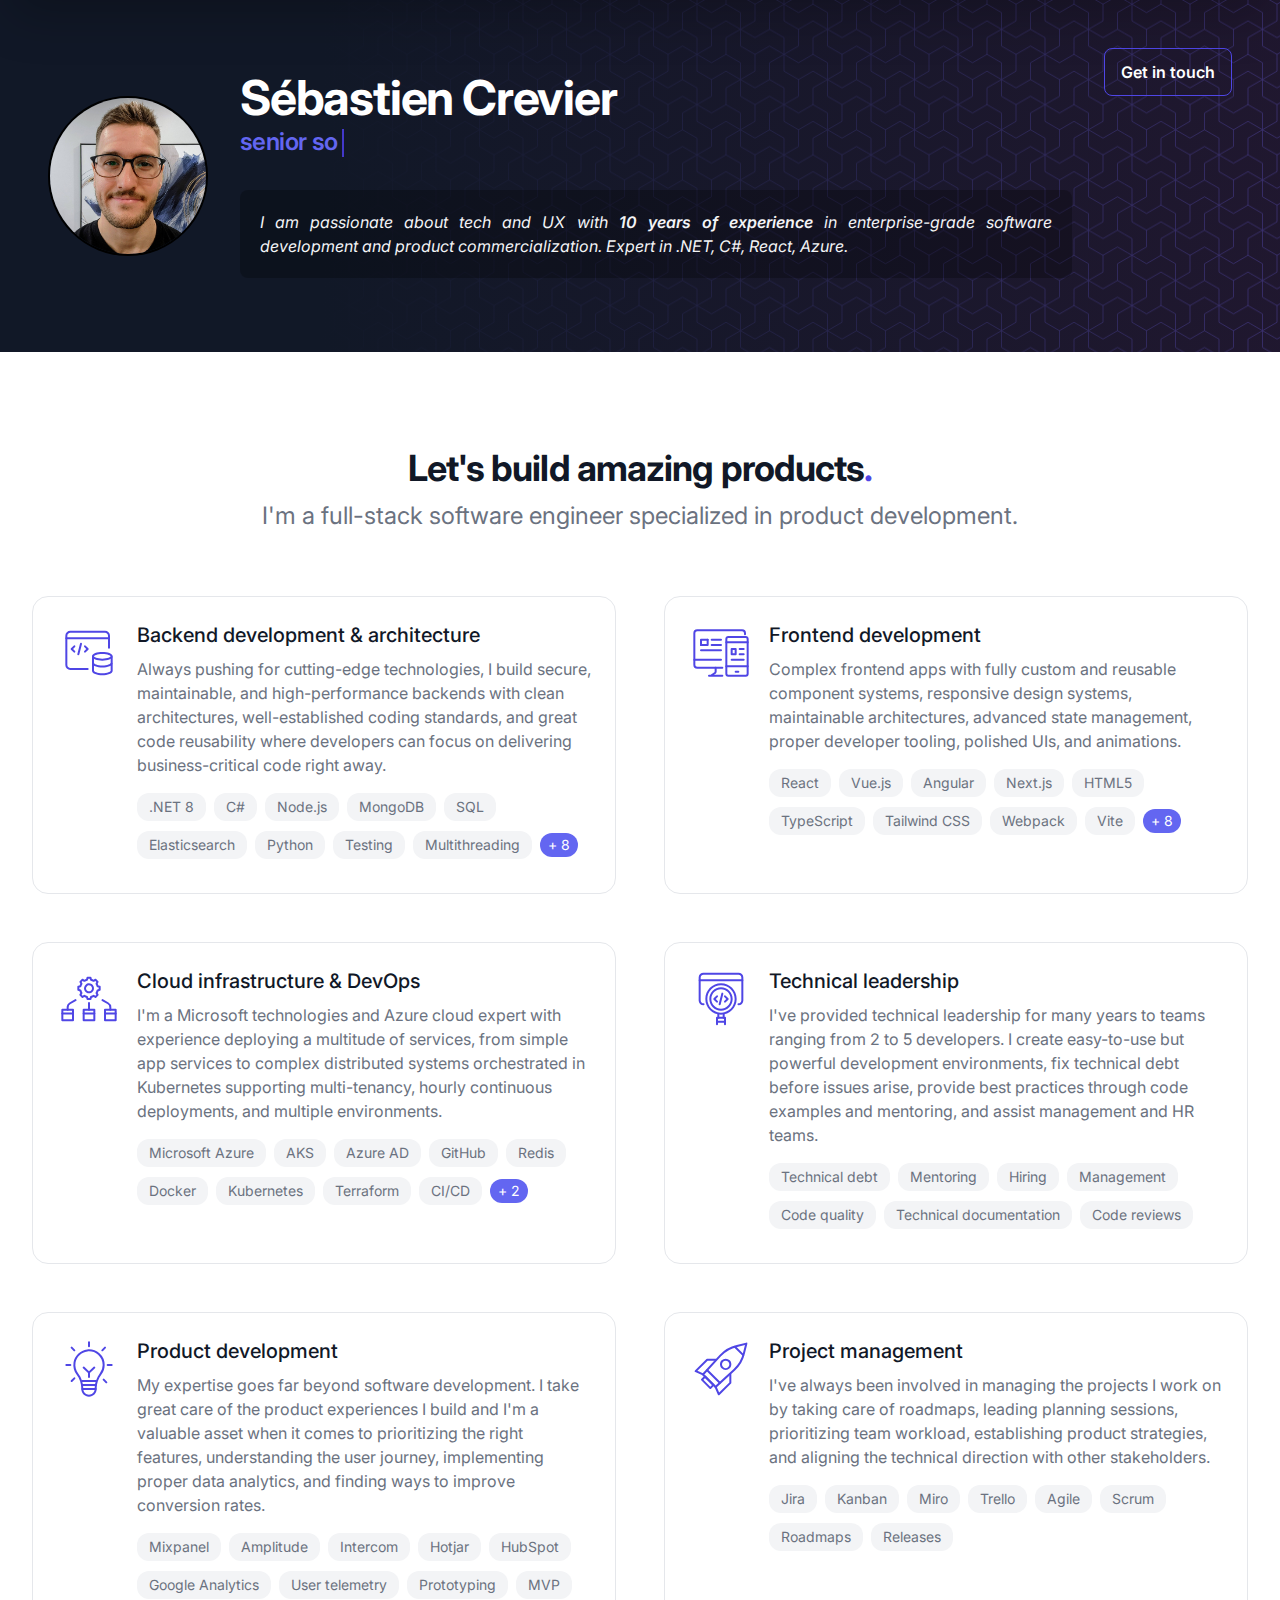
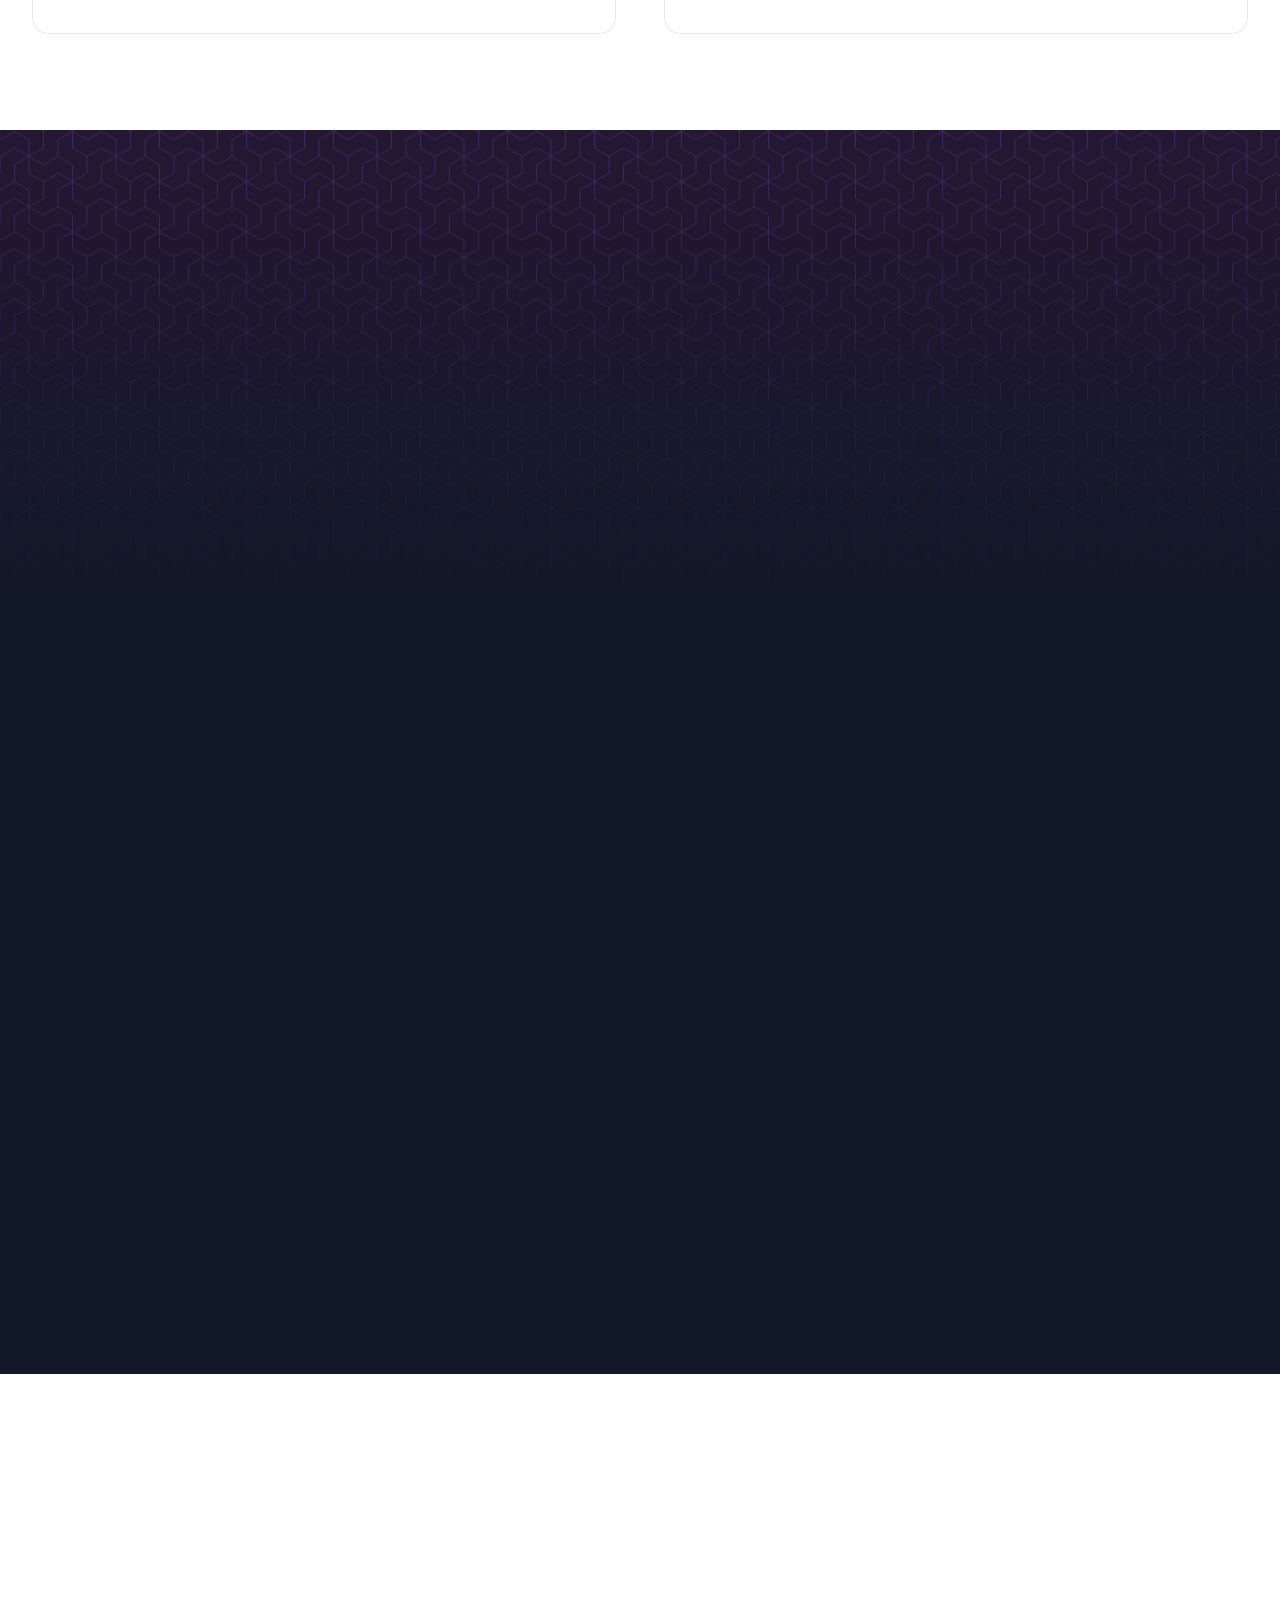
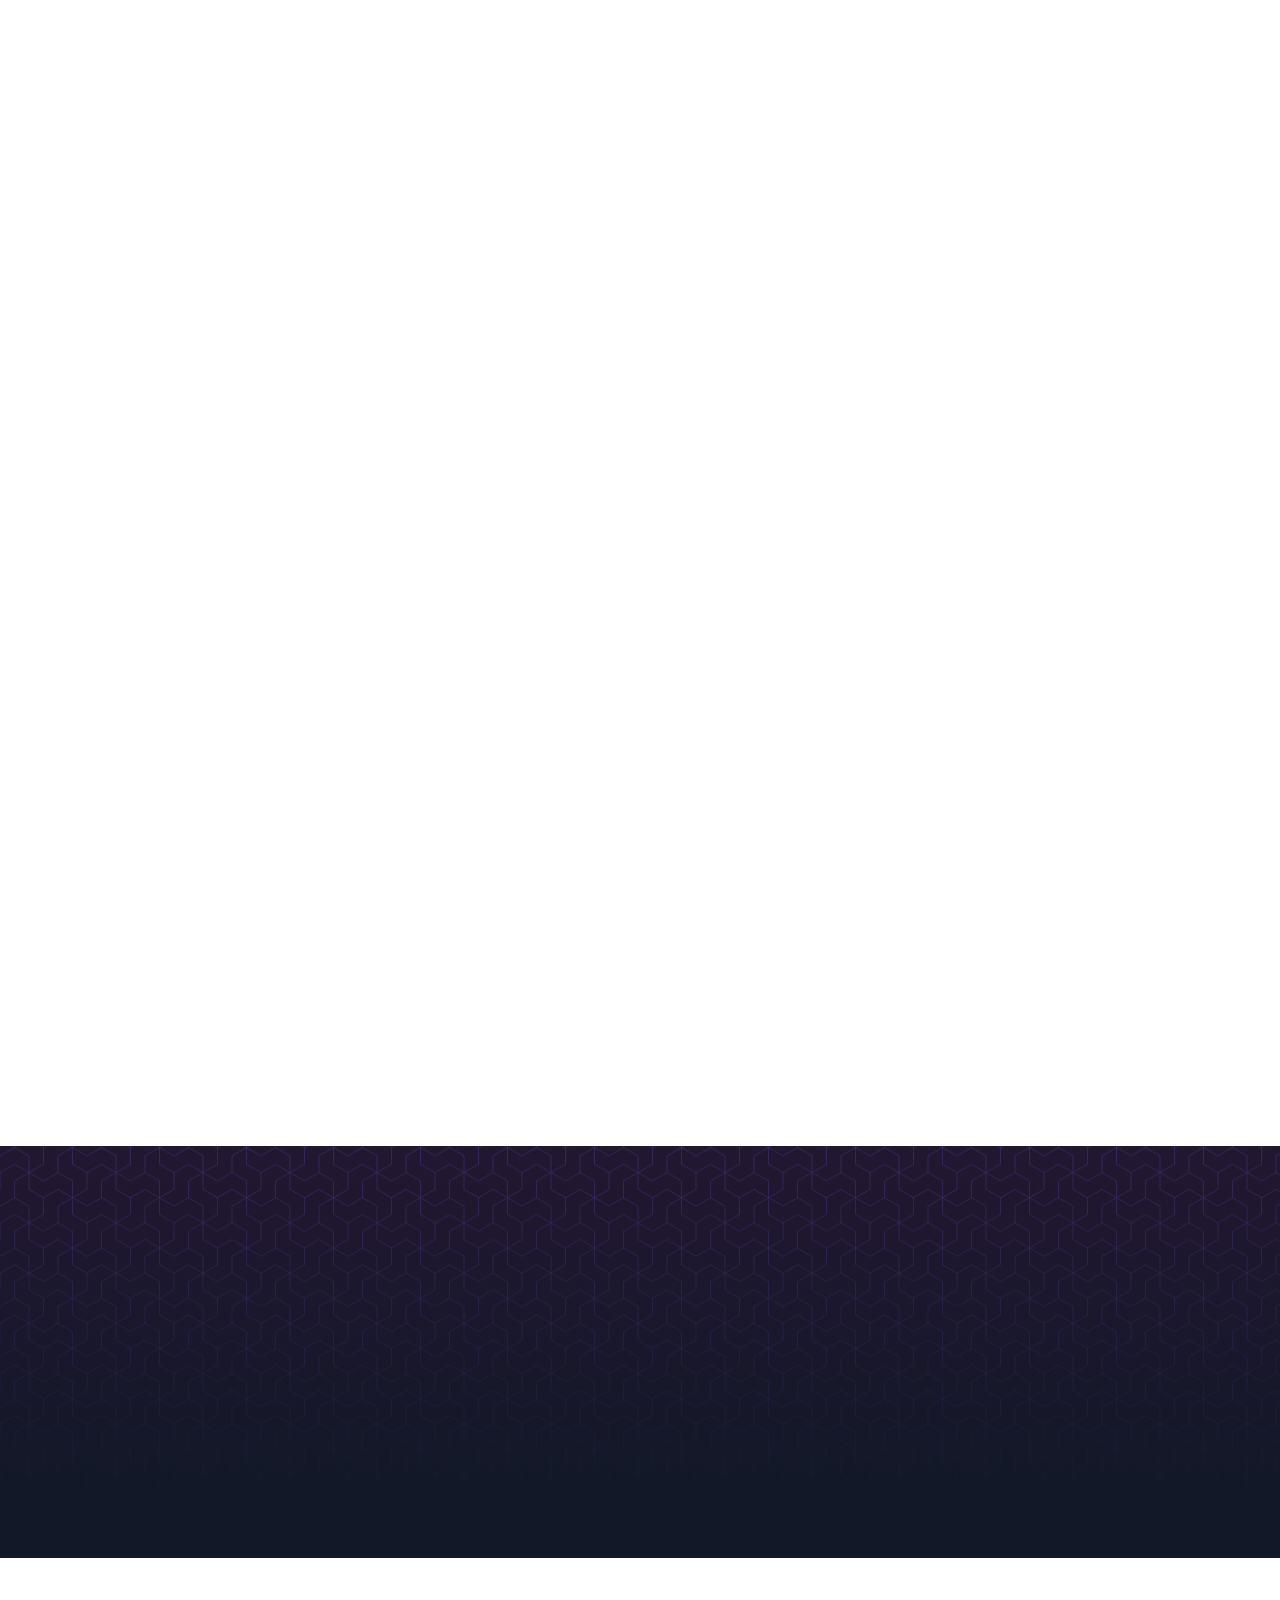
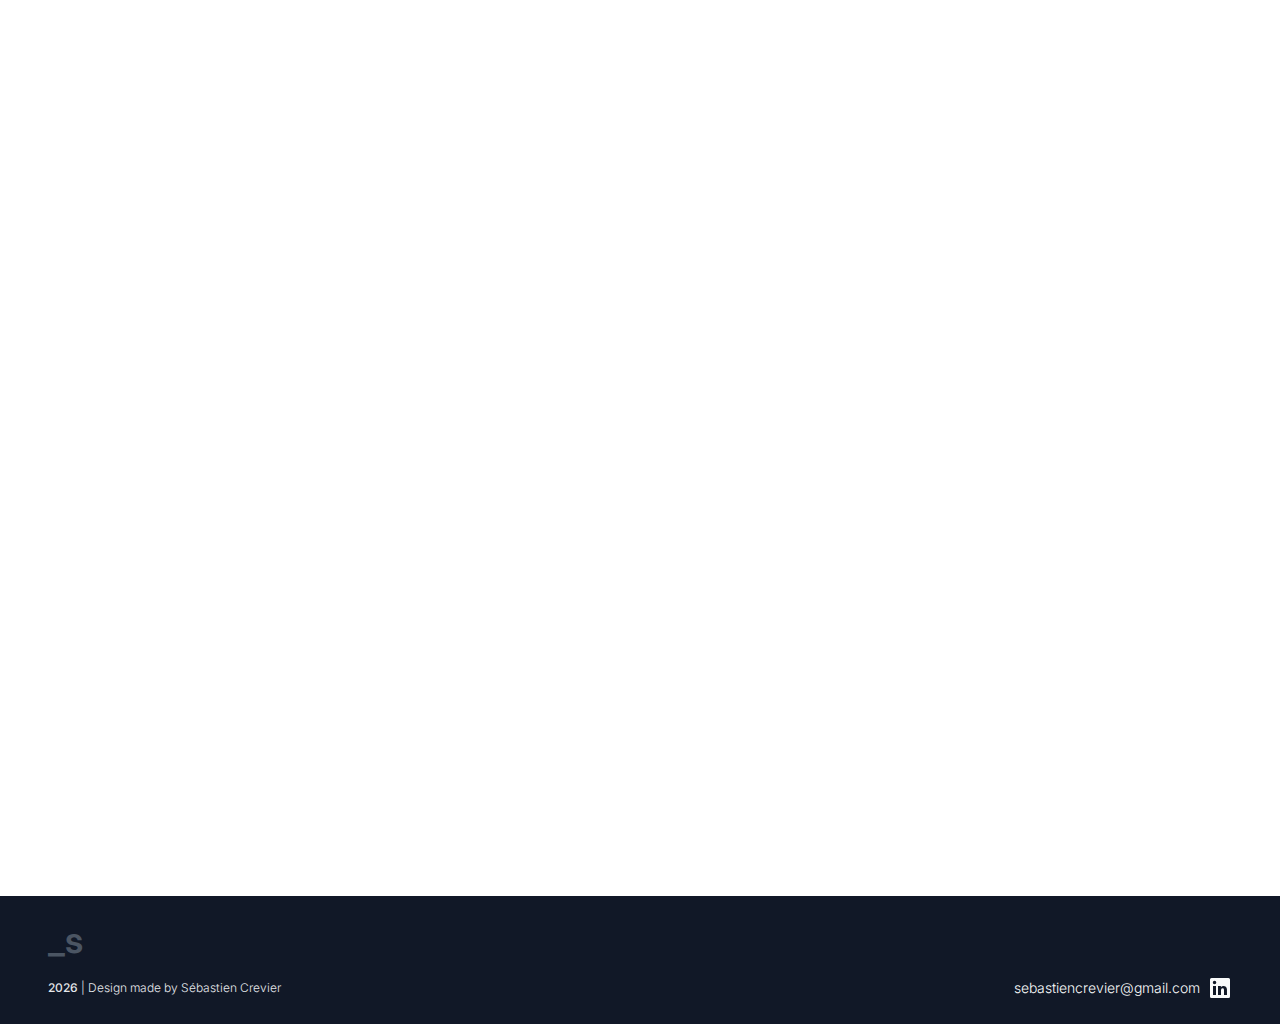
==== commit daa597bc: "Deploying to main from @ sebastiencrevier/sebastiencrevierwebsite@638343baa691144307421e98fa6efbf90f" ====
--- a/index.html
+++ b/index.html
@@ -5,7 +5,7 @@
     <meta name="viewport" content="width=device-width,initial-scale=1">
     <meta name="generator" content="VuePress 2.0.0-beta.51">
     <link rel="preconnect" href="https://fonts.googleapis.com"><link rel="preconnect" href="https://fonts.gstatic.com" crossorigin><link rel="stylesheet" href="https://fonts.googleapis.com/css2?family=Inter:wght@300..700&display=swap"><link rel="apple-touch-icon" sizes="180x180" href="/apple-touch-icon.png?v=1"><link rel="icon" type="image/png" sizes="32x32" href="/favicon-32x32.png?v=1"><link rel="icon" type="image/png" sizes="16x16" href="/favicon-16x16.png?v=1"><link rel="manifest" href="/site.webmanifest?v=1"><link rel="mask-icon" href="/safari-pinned-tab.svg?v=1" color="#5bbad5"><link rel="shortcut icon" href="/favicon.ico?v=1"><meta name="msapplication-TileColor" content="#da532c"><meta name="theme-color" content="#ffffff"><meta property="og:url" content="https://sebastiencrevier.com"><meta property="og:title" content="Sébastien Crevier - Software Engineer & Product Development"><meta property="og:description" content="Full-stack software engineer and web architect specialized in product development and building enterprise-grade applications."><meta property="og:image" content="https://sebastiencrevier.com/favicon.png"><title>Sébastien Crevier - Software Engineer & Product Development</title><meta name="description" content="Full-stack software engineer and web architect specialized in product development and building enterprise-grade applications.">
-    <link rel="modulepreload" href="/assets/app.66dbbb7f.js"><link rel="modulepreload" href="/assets/index.html.9e992726.js"><link rel="modulepreload" href="/assets/index.html.b552a117.js"><link rel="prefetch" href="/assets/404.html.fbc7345a.js"><link rel="prefetch" href="/assets/404.html.45d1ff81.js">
+    <link rel="modulepreload" href="/assets/app.9cc6c79d.js"><link rel="modulepreload" href="/assets/index.html.df18c47e.js"><link rel="modulepreload" href="/assets/index.html.b552a117.js"><link rel="prefetch" href="/assets/404.html.fbc7345a.js"><link rel="prefetch" href="/assets/404.html.89204266.js">
     <link rel="stylesheet" href="/assets/style.18529613.css">
   </head>
   <body>
@@ -18,7 +18,7 @@
       prioritizing the right features, understanding the user journey, implementing proper data analytics, and finding ways to improve conversion rates.</div><div class="_tags_13t3f_71"><div><!--[--><a class="_container_h765e_3" href="https://www.google.com/search?q=Mixpanel" target="_blank">Mixpanel</a><a class="_container_h765e_3" href="https://www.google.com/search?q=Amplitude" target="_blank">Amplitude</a><a class="_container_h765e_3" href="https://www.google.com/search?q=Intercom" target="_blank">Intercom</a><a class="_container_h765e_3" href="https://www.google.com/search?q=Hotjar" target="_blank">Hotjar</a><a class="_container_h765e_3" href="https://www.google.com/search?q=HubSpot" target="_blank">HubSpot</a><a class="_container_h765e_3" href="https://www.google.com/search?q=Google Analytics" target="_blank">Google Analytics</a><a class="_container_h765e_3" href="https://www.google.com/search?q=User telemetry" target="_blank">User telemetry</a><a class="_container_h765e_3" href="https://www.google.com/search?q=Prototyping" target="_blank">Prototyping</a><a class="_container_h765e_3" href="https://www.google.com/search?q=MVP" target="_blank">MVP</a><!--]--><!----></div></div></div></div><div class="_item_13t3f_13"><div class="_icon_13t3f_37"><svg id="b" xmlns="http://www.w3.org/2000/svg" viewbox="0 0 48 48"><defs></defs><g id="d"><path class="f" d="M19.932 38.249a.746.746 0 0 1-.53-.22L9.97 28.6a.75.75 0 0 1-.022-1.039l12.946-14.07A24.91 24.91 0 0 1 35.801 6.02l7.018-1.749a.75.75 0 0 1 .909.91l-1.753 7.033a24.895 24.895 0 0 1-7.464 12.89L20.44 38.05a.746.746 0 0 1-.507.198ZM11.54 28.047l8.413 8.413 13.543-12.459a23.422 23.422 0 0 0 7.02-12.133l1.455-5.839-5.824 1.452A23.438 23.438 0 0 0 24 14.505L11.54 28.047Z"></path><path class="f" d="M16.002 39.035a.75.75 0 0 1-.53-.22l-6.287-6.287a.75.75 0 0 1 0-1.06l2.357-2.359a.771.771 0 0 1 1.06 0l6.288 6.288a.75.75 0 0 1 0 1.06l-2.357 2.358a.75.75 0 0 1-.53.22Zm-5.226-7.037 5.226 5.227 1.297-1.298-5.226-5.227-1.297 1.298ZM10.5 28.752a.75.75 0 0 1-.294-.06l-5.501-2.358a.75.75 0 0 1-.235-1.22l8.644-8.644a.75.75 0 0 1 .53-.22H20a.75.75 0 0 1 0 1.5h-6.045l-7.641 7.642 4.482 1.92a.75.75 0 0 1-.295 1.44ZM22.355 43.75a.75.75 0 0 1-.69-.454l-2.357-5.501a.75.75 0 0 1 1.379-.592l1.921 4.484 7.642-7.642V28a.75.75 0 0 1 1.5 0v6.356c0 .199-.08.39-.22.53l-8.644 8.644a.752.752 0 0 1-.53.22ZM27.5 24.748a4.235 4.235 0 0 1-3.005-1.243c-.803-.803-1.245-1.87-1.245-3.005s.442-2.202 1.245-3.005a4.255 4.255 0 0 1 6.01 0c.803.803 1.245 1.87 1.245 3.005s-.442 2.202-1.245 3.005a4.235 4.235 0 0 1-3.005 1.243Zm0-6.996a2.74 2.74 0 0 0-1.945.804c-.52.52-.805 1.21-.805 1.944s.286 1.425.805 1.944a2.754 2.754 0 0 0 3.89 0c.52-.52.805-1.21.805-1.944s-.286-1.425-.805-1.944a2.742 2.742 0 0 0-1.945-.804Z"></path><path class="f" d="M23.075 35.105a.748.748 0 0 1-.53-.22l-9.43-9.43a.75.75 0 1 1 1.06-1.06l9.43 9.43a.75.75 0 0 1-.53 1.28ZM40.69 14.347a.748.748 0 0 1-.53-.22L33.873 7.84a.75.75 0 1 1 1.06-1.06l6.288 6.287a.75.75 0 0 1-.53 1.28Z"></path></g></svg></div><div class="_body_13t3f_55"><div class="_title_13t3f_57">Project management</div><div class="_description_13t3f_63">I&#39;ve always been involved in managing the projects I work on by taking care of roadmaps, leading planning sessions, prioritizing team workload,
       establishing product strategies, and aligning the technical direction with other stakeholders.</div><div class="_tags_13t3f_71"><div><!--[--><a class="_container_h765e_3" href="https://www.google.com/search?q=Jira" target="_blank">Jira</a><a class="_container_h765e_3" href="https://www.google.com/search?q=Kanban" target="_blank">Kanban</a><a class="_container_h765e_3" href="https://www.google.com/search?q=Miro" target="_blank">Miro</a><a class="_container_h765e_3" href="https://www.google.com/search?q=Trello" target="_blank">Trello</a><a class="_container_h765e_3" href="https://www.google.com/search?q=Agile" target="_blank">Agile</a><a class="_container_h765e_3" href="https://www.google.com/search?q=Scrum" target="_blank">Scrum</a><a class="_container_h765e_3" href="https://www.google.com/search?q=Roadmaps" target="_blank">Roadmaps</a><a class="_container_h765e_3" href="https://www.google.com/search?q=Releases" target="_blank">Releases</a><!--]--><!----></div></div></div></div><!--]--></div><!--]--></div><!--]--></div></div></div><div class="_background_1do2v_31"></div></div></div><div class="_wrapper_1do2v_2"><div class="_container_1do2v_5 _dark_1do2v_22"><div class="_content_1do2v_10"><div><div><!--[--><h1 class="_title_1do2v_13"><!--[-->Why hire me?<!--]--><!----></h1><!--]--></div></div><div><div><!--[--><h3 class="_description_1do2v_16">You need reliable technical expertise.</h3><!--]--></div></div><div><div><!--[--><div class="_body_1do2v_19"><!--[--><div class="_container_16gfp_2"><!--[--><div class="_item_16gfp_6"><svg viewbox="0 0 24 24" xmlns="http://www.w3.org/2000/svg" class="_check_16gfp_15"><path d="M9.172 18.657a1 1 0 0 1-.707-.293l-5.657-5.657a1 1 0 0 1 1.414-1.414l4.95 4.95L19.778 5.636a1 1 0 0 1 1.414 1.414L9.879 18.364a1 1 0 0 1-.707.293z"></path></svg><div><div class="_title_16gfp_9">Innovative</div><div class="_description_16gfp_12">I&#39;m a forward thinker who&#39;s always looking for better and more clever ways to solve problems.</div></div></div><div class="_item_16gfp_6"><svg viewbox="0 0 24 24" xmlns="http://www.w3.org/2000/svg" class="_check_16gfp_15"><path d="M9.172 18.657a1 1 0 0 1-.707-.293l-5.657-5.657a1 1 0 0 1 1.414-1.414l4.95 4.95L19.778 5.636a1 1 0 0 1 1.414 1.414L9.879 18.364a1 1 0 0 1-.707.293z"></path></svg><div><div class="_title_16gfp_9">Critical thinking</div><div class="_description_16gfp_12">My technical decisions are always influenced by the business side of things.</div></div></div><div class="_item_16gfp_6"><svg viewbox="0 0 24 24" xmlns="http://www.w3.org/2000/svg" class="_check_16gfp_15"><path d="M9.172 18.657a1 1 0 0 1-.707-.293l-5.657-5.657a1 1 0 0 1 1.414-1.414l4.95 4.95L19.778 5.636a1 1 0 0 1 1.414 1.414L9.879 18.364a1 1 0 0 1-.707.293z"></path></svg><div><div class="_title_16gfp_9">Team player</div><div class="_description_16gfp_12">Always there for my teammates, I win when the team wins.</div></div></div><div class="_item_16gfp_6"><svg viewbox="0 0 24 24" xmlns="http://www.w3.org/2000/svg" class="_check_16gfp_15"><path d="M9.172 18.657a1 1 0 0 1-.707-.293l-5.657-5.657a1 1 0 0 1 1.414-1.414l4.95 4.95L19.778 5.636a1 1 0 0 1 1.414 1.414L9.879 18.364a1 1 0 0 1-.707.293z"></path></svg><div><div class="_title_16gfp_9">Work ethic</div><div class="_description_16gfp_12">My great work ethic results in fast and high-quality deliverables.</div></div></div><div class="_item_16gfp_6"><svg viewbox="0 0 24 24" xmlns="http://www.w3.org/2000/svg" class="_check_16gfp_15"><path d="M9.172 18.657a1 1 0 0 1-.707-.293l-5.657-5.657a1 1 0 0 1 1.414-1.414l4.95 4.95L19.778 5.636a1 1 0 0 1 1.414 1.414L9.879 18.364a1 1 0 0 1-.707.293z"></path></svg><div><div class="_title_16gfp_9">Versatile</div><div class="_description_16gfp_12">From frontend animations to backend service orchestration, I master all parts of application development.</div></div></div><div class="_item_16gfp_6"><svg viewbox="0 0 24 24" xmlns="http://www.w3.org/2000/svg" class="_check_16gfp_15"><path d="M9.172 18.657a1 1 0 0 1-.707-.293l-5.657-5.657a1 1 0 0 1 1.414-1.414l4.95 4.95L19.778 5.636a1 1 0 0 1 1.414 1.414L9.879 18.364a1 1 0 0 1-.707.293z"></path></svg><div><div class="_title_16gfp_9">Technical vision</div><div class="_description_16gfp_12">I provide the technical vision and take full ownership of it. Production issues don&#39;t scare me.</div></div></div><div class="_item_16gfp_6"><svg viewbox="0 0 24 24" xmlns="http://www.w3.org/2000/svg" class="_check_16gfp_15"><path d="M9.172 18.657a1 1 0 0 1-.707-.293l-5.657-5.657a1 1 0 0 1 1.414-1.414l4.95 4.95L19.778 5.636a1 1 0 0 1 1.414 1.414L9.879 18.364a1 1 0 0 1-.707.293z"></path></svg><div><div class="_title_16gfp_9">Leadership</div><div class="_description_16gfp_12">My technical knowledge and influence over my team are key elements to any project success.</div></div></div><div class="_item_16gfp_6"><svg viewbox="0 0 24 24" xmlns="http://www.w3.org/2000/svg" class="_check_16gfp_15"><path d="M9.172 18.657a1 1 0 0 1-.707-.293l-5.657-5.657a1 1 0 0 1 1.414-1.414l4.95 4.95L19.778 5.636a1 1 0 0 1 1.414 1.414L9.879 18.364a1 1 0 0 1-.707.293z"></path></svg><div><div class="_title_16gfp_9">Resilient</div><div class="_description_16gfp_12">I thrive in fast-paced environments with changing needs and can easily adapt to any situation.</div></div></div><!--]--></div><div><div><!--[--><div><h3 class="_title_lgg5p_3">What my former colleagues <br class="_linebreak_lgg5p_9"> have to say.</h3><div><div><!--[--><div class="_item_lgg5p_19"><svg viewbox="0 0 24 24" xmlns="http://www.w3.org/2000/svg" class="_quote_lgg5p_29"><path d="M11.192 15.757c0-.88-.23-1.618-.69-2.217-.326-.412-.768-.683-1.327-.812-.55-.128-1.07-.137-1.54-.028-.16-.95.1-1.956.76-3.022.66-1.065 1.515-1.867 2.558-2.403L9.373 5c-.8.396-1.56.898-2.26 1.505-.71.607-1.34 1.305-1.9 2.094s-.98 1.68-1.25 2.69-.346 2.04-.217 3.1c.168 1.4.62 2.52 1.356 3.35.735.84 1.652 1.26 2.748 1.26.965 0 1.766-.29 2.4-.878.628-.576.94-1.365.94-2.368l.002.003zm9.124 0c0-.88-.23-1.618-.69-2.217-.326-.42-.77-.692-1.327-.817-.56-.124-1.074-.13-1.54-.022-.16-.94.09-1.95.75-3.02.66-1.06 1.514-1.86 2.557-2.4L18.49 5c-.8.396-1.555.898-2.26 1.505a11.29 11.29 0 0 0-1.894 2.094c-.556.79-.97 1.68-1.24 2.69a8.04 8.04 0 0 0-.217 3.1c.165 1.4.615 2.52 1.35 3.35.732.833 1.646 1.25 2.742 1.25.967 0 1.768-.29 2.402-.876.627-.576.942-1.365.942-2.368v.01z"></path></svg><div class="_message_lgg5p_47">Sébastien is someone who&#39;s committed, independent, extremely competent, productive, and determined to do his job well. In addition to
       taking ownership of the majority of the technical tasks, he&#39;s actively involved in the design of our products to ensure they successfully meet
-      users&#39; needs. His curiosity, creativity, and autonomy have made him a key player in the success of the GLab at GSoft.</div><div class="_footer_lgg5p_75"><img class="_picture_lgg5p_81" src="/assets/chris-profile.82ffdf06.jfif"><div><a class="_name_lgg5p_87" href="https://www.linkedin.com/in/christian-m%C3%A9rat-6b26b42/" target="_blank">Christian Mérat <svg xmlns="http://www.w3.org/2000/svg" viewbox="0 0 24 24"><path d="M20.5 2h-17A1.5 1.5 0 0 0 2 3.5v17A1.5 1.5 0 0 0 3.5 22h17a1.5 1.5 0 0 0 1.5-1.5v-17A1.5 1.5 0 0 0 20.5 2zM8 19H5v-9h3zM6.5 8.25A1.75 1.75 0 1 1 8.3 6.5a1.78 1.78 0 0 1-1.8 1.75zM19 19h-3v-4.74c0-1.42-.6-1.93-1.38-1.93A1.74 1.74 0 0 0 13 14.19a.66.66 0 0 0 0 .14V19h-3v-9h2.9v1.3a3.11 3.11 0 0 1 2.7-1.4c1.55 0 3.36.86 3.36 3.66z"></path></svg></a><div class="_jobTitle_lgg5p_99">Former CTO at GSoft &amp; CTO at Moov AI</div><div class="_container_1c52s_3 _progress_lgg5p_63"><div class="_progress_1c52s_9" style="width:0%;"></div></div></div></div></div><!--]--></div></div></div><!--]--></div></div><!--]--></div><!--]--></div></div></div><div class="_background_1do2v_31"></div></div></div><!--[--><div class="_wrapper_1do2v_2" id="portfolio"><div class="_container_1do2v_5"><div class="_content_1do2v_10"><div><div><!--[--><h1 class="_title_1do2v_13"><!--[-->My portfolio<!--]--><span class="text-indigo-600">.</span></h1><!--]--></div></div><div><div><!--[--><h3 class="_description_1do2v_16">Some of the projects I&#39;ve led the development on.</h3><!--]--></div></div><div><div><!--[--><div class="_body_1do2v_19"><!--[--><div class="_container_1pwqm_3"><!--[--><div class="_item_1pwqm_15"><a href="https://clinia.com/en-ca" target="_blank"><div class="_image_1pwqm_21"><img src="/assets/clinia.4e50b3ed.png" alt="Clinia Health" class="_imageCenter_1pwqm_35"><!-- Preload larger image --><!----></div><div class="_body_1pwqm_45"><div class="_type_1pwqm_49">Website</div><div class="_title_1pwqm_55">Clinia Health</div><div class="_description_1pwqm_61">Developed Clinia&#39;s new public-facing website using the latest technologies to ensure a responsive, SEO-optimized, and high-performance UI. Focused on delivering a smooth user experience that enhances engagement and accessibility.</div><div><!--[--><a class="_container_h765e_3" href="https://www.google.com/search?q=Next.js 14" target="_blank">Next.js 14</a><a class="_container_h765e_3" href="https://www.google.com/search?q=Tailwind CSS" target="_blank">Tailwind CSS</a><a class="_container_h765e_3" href="https://www.google.com/search?q=Headless UI" target="_blank">Headless UI</a><a class="_container_h765e_3" href="https://www.google.com/search?q=Framer Motion" target="_blank">Framer Motion</a><a class="_container_h765e_3" href="https://www.google.com/search?q=Contentful CMS" target="_blank">Contentful CMS</a><!--]--><!----></div></div></a></div><div class="_item_1pwqm_15"><a><div class="_image_1pwqm_21"><img src="/assets/onboarding.62aa6aea.png" alt="Employee onboarding platform" class=""><!-- Preload larger image --><img alt="Employee onboarding platform" src="/assets/onboarding-large.9830cf8d.png"></div><div class="_body_1pwqm_45"><div class="_type_1pwqm_49">Enterprise SaaS</div><div class="_title_1pwqm_55">Employee onboarding platform</div><div class="_description_1pwqm_61">Make the employee onboarding experience fun, collaborative, and streamlined with onboarding templates, team members&#39; video introductions and activity builders.</div><div><!--[--><a class="_container_h765e_3" href="https://www.google.com/search?q=.NET Core" target="_blank">.NET Core</a><a class="_container_h765e_3" href="https://www.google.com/search?q=Microservices" target="_blank">Microservices</a><a class="_container_h765e_3" href="https://www.google.com/search?q=MongoDB" target="_blank">MongoDB</a><a class="_container_h765e_3" href="https://www.google.com/search?q=CQRS" target="_blank">CQRS</a><a class="_container_h765e_3" href="https://www.google.com/search?q=Event sourcing" target="_blank">Event sourcing</a><a class="_container_h765e_3" href="https://www.google.com/search?q=Kubernetes" target="_blank">Kubernetes</a><a class="_container_h765e_3" href="https://www.google.com/search?q=Vue.js" target="_blank">Vue.js</a><a class="_container_h765e_3" href="https://www.google.com/search?q=Tailwind CSS" target="_blank">Tailwind CSS</a><a class="_container_h765e_3" href="https://www.google.com/search?q=Video recording" target="_blank">Video recording</a><!--]--><div class="_more_1h7x8_3">+ 4</div></div></div></a></div><div class="_item_1pwqm_15"><a><div class="_image_1pwqm_21"><img src="/assets/saas-management.f99a0dfd.png" alt="SaaS management platform for IT" class=""><!-- Preload larger image --><!----></div><div class="_body_1pwqm_45"><div class="_type_1pwqm_49">Enterprise SaaS</div><div class="_title_1pwqm_55">SaaS management platform for IT</div><div class="_description_1pwqm_61">Manage your organization SaaS usage and reduce SaaS sprawl through automatic software discovery and license inventory management.</div><div><!--[--><a class="_container_h765e_3" href="https://www.google.com/search?q=.NET Core" target="_blank">.NET Core</a><a class="_container_h765e_3" href="https://www.google.com/search?q=Microservices" target="_blank">Microservices</a><a class="_container_h765e_3" href="https://www.google.com/search?q=MongoDB" target="_blank">MongoDB</a><a class="_container_h765e_3" href="https://www.google.com/search?q=CQRS" target="_blank">CQRS</a><a class="_container_h765e_3" href="https://www.google.com/search?q=Event sourcing" target="_blank">Event sourcing</a><a class="_container_h765e_3" href="https://www.google.com/search?q=Kubernetes" target="_blank">Kubernetes</a><a class="_container_h765e_3" href="https://www.google.com/search?q=Vue.js" target="_blank">Vue.js</a><a class="_container_h765e_3" href="https://www.google.com/search?q=Vuetify" target="_blank">Vuetify</a><a class="_container_h765e_3" href="https://www.google.com/search?q=Web scraping" target="_blank">Web scraping</a><!--]--><div class="_more_1h7x8_3">+ 4</div></div></div></a></div><div class="_item_1pwqm_15"><a><div class="_image_1pwqm_21"><img src="/assets/virtual-machines-ai.a428d07d.png" alt="AI-powered virtual machine scheduling" class=""><!-- Preload larger image --><!----></div><div class="_body_1pwqm_45"><div class="_type_1pwqm_49">Enterprise SaaS for Microsoft Azure</div><div class="_title_1pwqm_55">AI-powered virtual machine scheduling</div><div class="_description_1pwqm_61">Use AI to determine the optimal schedule of your virtual machines and automate their up and down times to reduce costs.</div><div><!--[--><a class="_container_h765e_3" href="https://www.google.com/search?q=.NET Core" target="_blank">.NET Core</a><a class="_container_h765e_3" href="https://www.google.com/search?q=Web API" target="_blank">Web API</a><a class="_container_h765e_3" href="https://www.google.com/search?q=MongoDB" target="_blank">MongoDB</a><a class="_container_h765e_3" href="https://www.google.com/search?q=TensorFlow" target="_blank">TensorFlow</a><a class="_container_h765e_3" href="https://www.google.com/search?q=CQRS" target="_blank">CQRS</a><a class="_container_h765e_3" href="https://www.google.com/search?q=Azure WebJobs" target="_blank">Azure WebJobs</a><a class="_container_h765e_3" href="https://www.google.com/search?q=Azure APIs" target="_blank">Azure APIs</a><a class="_container_h765e_3" href="https://www.google.com/search?q=Azure AD" target="_blank">Azure AD</a><a class="_container_h765e_3" href="https://www.google.com/search?q=Vue.js" target="_blank">Vue.js</a><!--]--><div class="_more_1h7x8_3">+ 3</div></div></div></a></div><div class="_item_1pwqm_15"><a><div class="_image_1pwqm_21"><img src="/assets/azure-costs.06e1d6a0.png" alt="Cloud cost management &amp; optimization" class=""><!-- Preload larger image --><!----></div><div class="_body_1pwqm_45"><div class="_type_1pwqm_49">Enterprise SaaS for Microsoft Azure</div><div class="_title_1pwqm_55">Cloud cost management &amp; optimization</div><div class="_description_1pwqm_61">Get a better understanding of your Azure usage through a simplified resource browser and reduce your costs by following optimization recommendations.</div><div><!--[--><a class="_container_h765e_3" href="https://www.google.com/search?q=.NET Core" target="_blank">.NET Core</a><a class="_container_h765e_3" href="https://www.google.com/search?q=Web API" target="_blank">Web API</a><a class="_container_h765e_3" href="https://www.google.com/search?q=Azure Storage" target="_blank">Azure Storage</a><a class="_container_h765e_3" href="https://www.google.com/search?q=SQL" target="_blank">SQL</a><a class="_container_h765e_3" href="https://www.google.com/search?q=CQRS" target="_blank">CQRS</a><a class="_container_h765e_3" href="https://www.google.com/search?q=Azure WebJobs" target="_blank">Azure WebJobs</a><a class="_container_h765e_3" href="https://www.google.com/search?q=Azure APIs" target="_blank">Azure APIs</a><a class="_container_h765e_3" href="https://www.google.com/search?q=Azure AD" target="_blank">Azure AD</a><a class="_container_h765e_3" href="https://www.google.com/search?q=React" target="_blank">React</a><!--]--><div class="_more_1h7x8_3">+ 5</div></div></div></a></div><div class="_item_1pwqm_15"><a><div class="_image_1pwqm_21"><img src="/assets/one-on-one.9c4fdb87.png" alt="One-on-one meeting platform" class="_imageCenter_1pwqm_35"><!-- Preload larger image --><!----></div><div class="_body_1pwqm_45"><div class="_type_1pwqm_49">Enterprise SaaS</div><div class="_title_1pwqm_55">One-on-one meeting platform</div><div class="_description_1pwqm_61">Prepare and execute your one-on-one meetings by setting goals and action items, taking live notes, and automating employee follow-ups.</div><div><!--[--><a class="_container_h765e_3" href="https://www.google.com/search?q=.NET Core" target="_blank">.NET Core</a><a class="_container_h765e_3" href="https://www.google.com/search?q=Web API" target="_blank">Web API</a><a class="_container_h765e_3" href="https://www.google.com/search?q=MongoDB" target="_blank">MongoDB</a><a class="_container_h765e_3" href="https://www.google.com/search?q=CQRS" target="_blank">CQRS</a><a class="_container_h765e_3" href="https://www.google.com/search?q=Azure WebJobs" target="_blank">Azure WebJobs</a><a class="_container_h765e_3" href="https://www.google.com/search?q=Azure AD" target="_blank">Azure AD</a><a class="_container_h765e_3" href="https://www.google.com/search?q=React" target="_blank">React</a><a class="_container_h765e_3" href="https://www.google.com/search?q=Redux/Saga" target="_blank">Redux/Saga</a><a class="_container_h765e_3" href="https://www.google.com/search?q=SSO" target="_blank">SSO</a><!--]--><!----></div></div></a></div><div class="_item_1pwqm_15"><a><div class="_image_1pwqm_21"><img src="/assets/slack-security.6252a808.png" alt="Security monitoring platform" class=""><!-- Preload larger image --><!----></div><div class="_body_1pwqm_45"><div class="_type_1pwqm_49">Enterprise SaaS for Slack</div><div class="_title_1pwqm_55">Security monitoring platform</div><div class="_description_1pwqm_61">Get more visibility on how your Slack workspace is used with security monitoring, threat detection, and real-time alerts.</div><div><!--[--><a class="_container_h765e_3" href="https://www.google.com/search?q=.NET Framework" target="_blank">.NET Framework</a><a class="_container_h765e_3" href="https://www.google.com/search?q=Web API" target="_blank">Web API</a><a class="_container_h765e_3" href="https://www.google.com/search?q=Azure Storage" target="_blank">Azure Storage</a><a class="_container_h765e_3" href="https://www.google.com/search?q=SQL" target="_blank">SQL</a><a class="_container_h765e_3" href="https://www.google.com/search?q=Slack API" target="_blank">Slack API</a><a class="_container_h765e_3" href="https://www.google.com/search?q=Slack bot" target="_blank">Slack bot</a><a class="_container_h765e_3" href="https://www.google.com/search?q=Node.js" target="_blank">Node.js</a><a class="_container_h765e_3" href="https://www.google.com/search?q=Hangfire" target="_blank">Hangfire</a><a class="_container_h765e_3" href="https://www.google.com/search?q=SignalR" target="_blank">SignalR</a><!--]--><div class="_more_1h7x8_3">+ 2</div></div></div></a></div><!--]--></div><!--]--></div><!--]--></div></div></div><div class="_background_1do2v_31"></div></div></div><!----><!--]--><div class="_wrapper_1do2v_2"><div class="_container_1do2v_5 _dark_1do2v_22"><div class="_content_1do2v_10"><div><div><!--[--><h1 class="_title_1do2v_13"><!--[-->Need my resume?<!--]--><!----></h1><!--]--></div></div><div><div><!--[--><h3 class="_description_1do2v_16">See my full credentials.</h3><!--]--></div></div><div><div><!--[--><div class="_body_1do2v_19"><!--[--><div class="_container_i03ii_3"><form><input required type="email" placeholder="Enter your email" autocomplete="email" class="_input_i03ii_11 _input_19swa_2 _input_i03ii_11" value><button class="_button_18fik_2" type="submit"><!--[-->Send<!--]--></button></form></div><!--]--></div><!--]--></div></div></div><div class="_background_1do2v_31"></div></div></div><div class="_wrapper_1do2v_2" id="contact"><div class="_container_1do2v_5"><div class="_content_1do2v_10"><div><div><!--[--><h1 class="_title_1do2v_13"><!--[-->Get in touch<!--]--><span class="text-indigo-600">.</span></h1><!--]--></div></div><div><div><!--[--><h3 class="_description_1do2v_16">Let&#39;s work together!</h3><!--]--></div></div><div><div><!--[--><div class="_body_1do2v_19"><!--[--><div class="_subtitle_q68g8_2"><p>I&#39;m open to remote consulting work anywhere in <b>North America</b> and hybrid in the <b>Montreal area</b>.</p></div><div class="_body_q68g8_8"><div class="_image_q68g8_11"><img src="https://images.unsplash.com/photo-1585076641399-5c06d1b3365f?ixlib=rb-1.2.1&amp;ixid=MnwxMjA3fDB8MHxwaG90by1wYWdlfHx8fGVufDB8fHx8&amp;auto=format&amp;fit=crop&amp;w=1740&amp;q=80" alt="Get in touch"></div><div class="_form_q68g8_21"><!----><form><input type="text" placeholder="Full name" autocomplete="name" name="fullName" required value class="_input_19swa_2"><input type="email" placeholder="Email" autocomplete="email" name="email" required value class="_input_19swa_2"><input type="tel" placeholder="Phone number" autocomplete="tel" name="phone" value class="_input_19swa_2"><input type="text" placeholder="Company" autocomplete="organization" name="company" value class="_input_19swa_2"><textarea rows="8" placeholder="Message" name="message" required class="_textarea_es8c1_2"></textarea><button class="_button_18fik_2" type="submit"><!--[-->Contact me<!--]--></button></form></div></div><!--]--></div><!--]--></div></div></div><div class="_background_1do2v_31"></div></div></div></div><div class="_container_eu7vx_3"><div class="_container_1n214_3 _logo_eu7vx_11">_s</div><div class="_body_eu7vx_17"><div class="_left_eu7vx_45">2024 <span>| Design made by Sébastien Crevier</span></div><div class="_right_eu7vx_21"><a href="mailto:sebastiencrevier@gmail.com">sebastiencrevier@gmail.com</a><a href="https://www.linkedin.com/in/sebastiencrevier/" target="_blank"><svg xmlns="http://www.w3.org/2000/svg" viewbox="0 0 24 24"><path d="M20.5 2h-17A1.5 1.5 0 0 0 2 3.5v17A1.5 1.5 0 0 0 3.5 22h17a1.5 1.5 0 0 0 1.5-1.5v-17A1.5 1.5 0 0 0 20.5 2zM8 19H5v-9h3zM6.5 8.25A1.75 1.75 0 1 1 8.3 6.5a1.78 1.78 0 0 1-1.8 1.75zM19 19h-3v-4.74c0-1.42-.6-1.93-1.38-1.93A1.74 1.74 0 0 0 13 14.19a.66.66 0 0 0 0 .14V19h-3v-9h2.9v1.3a3.11 3.11 0 0 1 2.7-1.4c1.55 0 3.36.86 3.36 3.66z"></path></svg></a></div></div></div><!--]--><!--]--></div>
-    <script type="module" src="/assets/app.66dbbb7f.js" defer></script>
+      users&#39; needs. His curiosity, creativity, and autonomy have made him a key player in the success of the GLab at GSoft.</div><div class="_footer_lgg5p_75"><img class="_picture_lgg5p_81" src="/assets/chris-profile.82ffdf06.jfif"><div><a class="_name_lgg5p_87" href="https://www.linkedin.com/in/christian-m%C3%A9rat-6b26b42/" target="_blank">Christian Mérat <svg xmlns="http://www.w3.org/2000/svg" viewbox="0 0 24 24"><path d="M20.5 2h-17A1.5 1.5 0 0 0 2 3.5v17A1.5 1.5 0 0 0 3.5 22h17a1.5 1.5 0 0 0 1.5-1.5v-17A1.5 1.5 0 0 0 20.5 2zM8 19H5v-9h3zM6.5 8.25A1.75 1.75 0 1 1 8.3 6.5a1.78 1.78 0 0 1-1.8 1.75zM19 19h-3v-4.74c0-1.42-.6-1.93-1.38-1.93A1.74 1.74 0 0 0 13 14.19a.66.66 0 0 0 0 .14V19h-3v-9h2.9v1.3a3.11 3.11 0 0 1 2.7-1.4c1.55 0 3.36.86 3.36 3.66z"></path></svg></a><div class="_jobTitle_lgg5p_99">Former CTO at GSoft &amp; CTO at Moov AI</div><div class="_container_1c52s_3 _progress_lgg5p_63"><div class="_progress_1c52s_9" style="width:0%;"></div></div></div></div></div><!--]--></div></div></div><!--]--></div></div><!--]--></div><!--]--></div></div></div><div class="_background_1do2v_31"></div></div></div><!--[--><div class="_wrapper_1do2v_2" id="portfolio"><div class="_container_1do2v_5"><div class="_content_1do2v_10"><div><div><!--[--><h1 class="_title_1do2v_13"><!--[-->My portfolio<!--]--><span class="text-indigo-600">.</span></h1><!--]--></div></div><div><div><!--[--><h3 class="_description_1do2v_16">Some of the projects I&#39;ve led the development on.</h3><!--]--></div></div><div><div><!--[--><div class="_body_1do2v_19"><!--[--><div class="_container_1pwqm_3"><!--[--><div class="_item_1pwqm_15"><a href="https://clinia.com/en-ca" target="_blank"><div class="_image_1pwqm_21"><img src="/assets/clinia.4e50b3ed.png" alt="Clinia Health" class="_imageCenter_1pwqm_35"><!-- Preload larger image --><!----></div><div class="_body_1pwqm_45"><div class="_type_1pwqm_49">Website</div><div class="_title_1pwqm_55">Clinia Health</div><div class="_description_1pwqm_61">Developed Clinia&#39;s new public-facing website using the latest technologies to ensure a responsive, SEO-optimized, and high-performance UI. Focused on delivering a smooth user experience that enhances engagement and accessibility.</div><div><!--[--><a class="_container_h765e_3" href="https://www.google.com/search?q=Next.js 14" target="_blank">Next.js 14</a><a class="_container_h765e_3" href="https://www.google.com/search?q=Tailwind CSS" target="_blank">Tailwind CSS</a><a class="_container_h765e_3" href="https://www.google.com/search?q=Headless UI" target="_blank">Headless UI</a><a class="_container_h765e_3" href="https://www.google.com/search?q=Framer Motion" target="_blank">Framer Motion</a><a class="_container_h765e_3" href="https://www.google.com/search?q=Contentful CMS" target="_blank">Contentful CMS</a><a class="_container_h765e_3" href="https://www.google.com/search?q=i18n" target="_blank">i18n</a><!--]--><!----></div></div></a></div><div class="_item_1pwqm_15"><a><div class="_image_1pwqm_21"><img src="/assets/onboarding.62aa6aea.png" alt="Employee onboarding platform" class=""><!-- Preload larger image --><img alt="Employee onboarding platform" src="/assets/onboarding-large.9830cf8d.png"></div><div class="_body_1pwqm_45"><div class="_type_1pwqm_49">Enterprise SaaS</div><div class="_title_1pwqm_55">Employee onboarding platform</div><div class="_description_1pwqm_61">Make the employee onboarding experience fun, collaborative, and streamlined with onboarding templates, team members&#39; video introductions and activity builders.</div><div><!--[--><a class="_container_h765e_3" href="https://www.google.com/search?q=.NET Core" target="_blank">.NET Core</a><a class="_container_h765e_3" href="https://www.google.com/search?q=Microservices" target="_blank">Microservices</a><a class="_container_h765e_3" href="https://www.google.com/search?q=MongoDB" target="_blank">MongoDB</a><a class="_container_h765e_3" href="https://www.google.com/search?q=CQRS" target="_blank">CQRS</a><a class="_container_h765e_3" href="https://www.google.com/search?q=Event sourcing" target="_blank">Event sourcing</a><a class="_container_h765e_3" href="https://www.google.com/search?q=Kubernetes" target="_blank">Kubernetes</a><a class="_container_h765e_3" href="https://www.google.com/search?q=Vue.js" target="_blank">Vue.js</a><a class="_container_h765e_3" href="https://www.google.com/search?q=Tailwind CSS" target="_blank">Tailwind CSS</a><a class="_container_h765e_3" href="https://www.google.com/search?q=Video recording" target="_blank">Video recording</a><!--]--><div class="_more_1h7x8_3">+ 4</div></div></div></a></div><div class="_item_1pwqm_15"><a><div class="_image_1pwqm_21"><img src="/assets/saas-management.f99a0dfd.png" alt="SaaS management platform for IT" class=""><!-- Preload larger image --><!----></div><div class="_body_1pwqm_45"><div class="_type_1pwqm_49">Enterprise SaaS</div><div class="_title_1pwqm_55">SaaS management platform for IT</div><div class="_description_1pwqm_61">Manage your organization SaaS usage and reduce SaaS sprawl through automatic software discovery and license inventory management.</div><div><!--[--><a class="_container_h765e_3" href="https://www.google.com/search?q=.NET Core" target="_blank">.NET Core</a><a class="_container_h765e_3" href="https://www.google.com/search?q=Microservices" target="_blank">Microservices</a><a class="_container_h765e_3" href="https://www.google.com/search?q=MongoDB" target="_blank">MongoDB</a><a class="_container_h765e_3" href="https://www.google.com/search?q=CQRS" target="_blank">CQRS</a><a class="_container_h765e_3" href="https://www.google.com/search?q=Event sourcing" target="_blank">Event sourcing</a><a class="_container_h765e_3" href="https://www.google.com/search?q=Kubernetes" target="_blank">Kubernetes</a><a class="_container_h765e_3" href="https://www.google.com/search?q=Vue.js" target="_blank">Vue.js</a><a class="_container_h765e_3" href="https://www.google.com/search?q=Vuetify" target="_blank">Vuetify</a><a class="_container_h765e_3" href="https://www.google.com/search?q=Web scraping" target="_blank">Web scraping</a><!--]--><div class="_more_1h7x8_3">+ 4</div></div></div></a></div><div class="_item_1pwqm_15"><a><div class="_image_1pwqm_21"><img src="/assets/virtual-machines-ai.a428d07d.png" alt="AI-powered virtual machine scheduling" class=""><!-- Preload larger image --><!----></div><div class="_body_1pwqm_45"><div class="_type_1pwqm_49">Enterprise SaaS for Microsoft Azure</div><div class="_title_1pwqm_55">AI-powered virtual machine scheduling</div><div class="_description_1pwqm_61">Use AI to determine the optimal schedule of your virtual machines and automate their up and down times to reduce costs.</div><div><!--[--><a class="_container_h765e_3" href="https://www.google.com/search?q=.NET Core" target="_blank">.NET Core</a><a class="_container_h765e_3" href="https://www.google.com/search?q=Web API" target="_blank">Web API</a><a class="_container_h765e_3" href="https://www.google.com/search?q=MongoDB" target="_blank">MongoDB</a><a class="_container_h765e_3" href="https://www.google.com/search?q=TensorFlow" target="_blank">TensorFlow</a><a class="_container_h765e_3" href="https://www.google.com/search?q=CQRS" target="_blank">CQRS</a><a class="_container_h765e_3" href="https://www.google.com/search?q=Azure WebJobs" target="_blank">Azure WebJobs</a><a class="_container_h765e_3" href="https://www.google.com/search?q=Azure APIs" target="_blank">Azure APIs</a><a class="_container_h765e_3" href="https://www.google.com/search?q=Azure AD" target="_blank">Azure AD</a><a class="_container_h765e_3" href="https://www.google.com/search?q=Vue.js" target="_blank">Vue.js</a><!--]--><div class="_more_1h7x8_3">+ 3</div></div></div></a></div><div class="_item_1pwqm_15"><a><div class="_image_1pwqm_21"><img src="/assets/azure-costs.06e1d6a0.png" alt="Cloud cost management &amp; optimization" class=""><!-- Preload larger image --><!----></div><div class="_body_1pwqm_45"><div class="_type_1pwqm_49">Enterprise SaaS for Microsoft Azure</div><div class="_title_1pwqm_55">Cloud cost management &amp; optimization</div><div class="_description_1pwqm_61">Get a better understanding of your Azure usage through a simplified resource browser and reduce your costs by following optimization recommendations.</div><div><!--[--><a class="_container_h765e_3" href="https://www.google.com/search?q=.NET Core" target="_blank">.NET Core</a><a class="_container_h765e_3" href="https://www.google.com/search?q=Web API" target="_blank">Web API</a><a class="_container_h765e_3" href="https://www.google.com/search?q=Azure Storage" target="_blank">Azure Storage</a><a class="_container_h765e_3" href="https://www.google.com/search?q=SQL" target="_blank">SQL</a><a class="_container_h765e_3" href="https://www.google.com/search?q=CQRS" target="_blank">CQRS</a><a class="_container_h765e_3" href="https://www.google.com/search?q=Azure WebJobs" target="_blank">Azure WebJobs</a><a class="_container_h765e_3" href="https://www.google.com/search?q=Azure APIs" target="_blank">Azure APIs</a><a class="_container_h765e_3" href="https://www.google.com/search?q=Azure AD" target="_blank">Azure AD</a><a class="_container_h765e_3" href="https://www.google.com/search?q=React" target="_blank">React</a><!--]--><div class="_more_1h7x8_3">+ 5</div></div></div></a></div><div class="_item_1pwqm_15"><a><div class="_image_1pwqm_21"><img src="/assets/one-on-one.9c4fdb87.png" alt="One-on-one meeting platform" class="_imageCenter_1pwqm_35"><!-- Preload larger image --><!----></div><div class="_body_1pwqm_45"><div class="_type_1pwqm_49">Enterprise SaaS</div><div class="_title_1pwqm_55">One-on-one meeting platform</div><div class="_description_1pwqm_61">Prepare and execute your one-on-one meetings by setting goals and action items, taking live notes, and automating employee follow-ups.</div><div><!--[--><a class="_container_h765e_3" href="https://www.google.com/search?q=.NET Core" target="_blank">.NET Core</a><a class="_container_h765e_3" href="https://www.google.com/search?q=Web API" target="_blank">Web API</a><a class="_container_h765e_3" href="https://www.google.com/search?q=MongoDB" target="_blank">MongoDB</a><a class="_container_h765e_3" href="https://www.google.com/search?q=CQRS" target="_blank">CQRS</a><a class="_container_h765e_3" href="https://www.google.com/search?q=Azure WebJobs" target="_blank">Azure WebJobs</a><a class="_container_h765e_3" href="https://www.google.com/search?q=Azure AD" target="_blank">Azure AD</a><a class="_container_h765e_3" href="https://www.google.com/search?q=React" target="_blank">React</a><a class="_container_h765e_3" href="https://www.google.com/search?q=Redux/Saga" target="_blank">Redux/Saga</a><a class="_container_h765e_3" href="https://www.google.com/search?q=SSO" target="_blank">SSO</a><!--]--><!----></div></div></a></div><div class="_item_1pwqm_15"><a><div class="_image_1pwqm_21"><img src="/assets/slack-security.6252a808.png" alt="Security monitoring platform" class=""><!-- Preload larger image --><!----></div><div class="_body_1pwqm_45"><div class="_type_1pwqm_49">Enterprise SaaS for Slack</div><div class="_title_1pwqm_55">Security monitoring platform</div><div class="_description_1pwqm_61">Get more visibility on how your Slack workspace is used with security monitoring, threat detection, and real-time alerts.</div><div><!--[--><a class="_container_h765e_3" href="https://www.google.com/search?q=.NET Framework" target="_blank">.NET Framework</a><a class="_container_h765e_3" href="https://www.google.com/search?q=Web API" target="_blank">Web API</a><a class="_container_h765e_3" href="https://www.google.com/search?q=Azure Storage" target="_blank">Azure Storage</a><a class="_container_h765e_3" href="https://www.google.com/search?q=SQL" target="_blank">SQL</a><a class="_container_h765e_3" href="https://www.google.com/search?q=Slack API" target="_blank">Slack API</a><a class="_container_h765e_3" href="https://www.google.com/search?q=Slack bot" target="_blank">Slack bot</a><a class="_container_h765e_3" href="https://www.google.com/search?q=Node.js" target="_blank">Node.js</a><a class="_container_h765e_3" href="https://www.google.com/search?q=Hangfire" target="_blank">Hangfire</a><a class="_container_h765e_3" href="https://www.google.com/search?q=SignalR" target="_blank">SignalR</a><!--]--><div class="_more_1h7x8_3">+ 2</div></div></div></a></div><!--]--></div><!--]--></div><!--]--></div></div></div><div class="_background_1do2v_31"></div></div></div><!----><!--]--><div class="_wrapper_1do2v_2"><div class="_container_1do2v_5 _dark_1do2v_22"><div class="_content_1do2v_10"><div><div><!--[--><h1 class="_title_1do2v_13"><!--[-->Need my resume?<!--]--><!----></h1><!--]--></div></div><div><div><!--[--><h3 class="_description_1do2v_16">See my full credentials.</h3><!--]--></div></div><div><div><!--[--><div class="_body_1do2v_19"><!--[--><div class="_container_i03ii_3"><form><input required type="email" placeholder="Enter your email" autocomplete="email" class="_input_i03ii_11 _input_19swa_2 _input_i03ii_11" value><button class="_button_18fik_2" type="submit"><!--[-->Send<!--]--></button></form></div><!--]--></div><!--]--></div></div></div><div class="_background_1do2v_31"></div></div></div><div class="_wrapper_1do2v_2" id="contact"><div class="_container_1do2v_5"><div class="_content_1do2v_10"><div><div><!--[--><h1 class="_title_1do2v_13"><!--[-->Get in touch<!--]--><span class="text-indigo-600">.</span></h1><!--]--></div></div><div><div><!--[--><h3 class="_description_1do2v_16">Let&#39;s work together!</h3><!--]--></div></div><div><div><!--[--><div class="_body_1do2v_19"><!--[--><div class="_subtitle_q68g8_2"><p>I&#39;m open to remote consulting work anywhere in <b>North America</b> and hybrid in the <b>Montreal area</b>.</p></div><div class="_body_q68g8_8"><div class="_image_q68g8_11"><img src="https://images.unsplash.com/photo-1585076641399-5c06d1b3365f?ixlib=rb-1.2.1&amp;ixid=MnwxMjA3fDB8MHxwaG90by1wYWdlfHx8fGVufDB8fHx8&amp;auto=format&amp;fit=crop&amp;w=1740&amp;q=80" alt="Get in touch"></div><div class="_form_q68g8_21"><!----><form><input type="text" placeholder="Full name" autocomplete="name" name="fullName" required value class="_input_19swa_2"><input type="email" placeholder="Email" autocomplete="email" name="email" required value class="_input_19swa_2"><input type="tel" placeholder="Phone number" autocomplete="tel" name="phone" value class="_input_19swa_2"><input type="text" placeholder="Company" autocomplete="organization" name="company" value class="_input_19swa_2"><textarea rows="8" placeholder="Message" name="message" required class="_textarea_es8c1_2"></textarea><button class="_button_18fik_2" type="submit"><!--[-->Contact me<!--]--></button></form></div></div><!--]--></div><!--]--></div></div></div><div class="_background_1do2v_31"></div></div></div></div><div class="_container_eu7vx_3"><div class="_container_1n214_3 _logo_eu7vx_11">_s</div><div class="_body_eu7vx_17"><div class="_left_eu7vx_45">2024 <span>| Design made by Sébastien Crevier</span></div><div class="_right_eu7vx_21"><a href="mailto:sebastiencrevier@gmail.com">sebastiencrevier@gmail.com</a><a href="https://www.linkedin.com/in/sebastiencrevier/" target="_blank"><svg xmlns="http://www.w3.org/2000/svg" viewbox="0 0 24 24"><path d="M20.5 2h-17A1.5 1.5 0 0 0 2 3.5v17A1.5 1.5 0 0 0 3.5 22h17a1.5 1.5 0 0 0 1.5-1.5v-17A1.5 1.5 0 0 0 20.5 2zM8 19H5v-9h3zM6.5 8.25A1.75 1.75 0 1 1 8.3 6.5a1.78 1.78 0 0 1-1.8 1.75zM19 19h-3v-4.74c0-1.42-.6-1.93-1.38-1.93A1.74 1.74 0 0 0 13 14.19a.66.66 0 0 0 0 .14V19h-3v-9h2.9v1.3a3.11 3.11 0 0 1 2.7-1.4c1.55 0 3.36.86 3.36 3.66z"></path></svg></a></div></div></div><!--]--><!--]--></div>
+    <script type="module" src="/assets/app.9cc6c79d.js" defer></script>
   </body>
 </html>
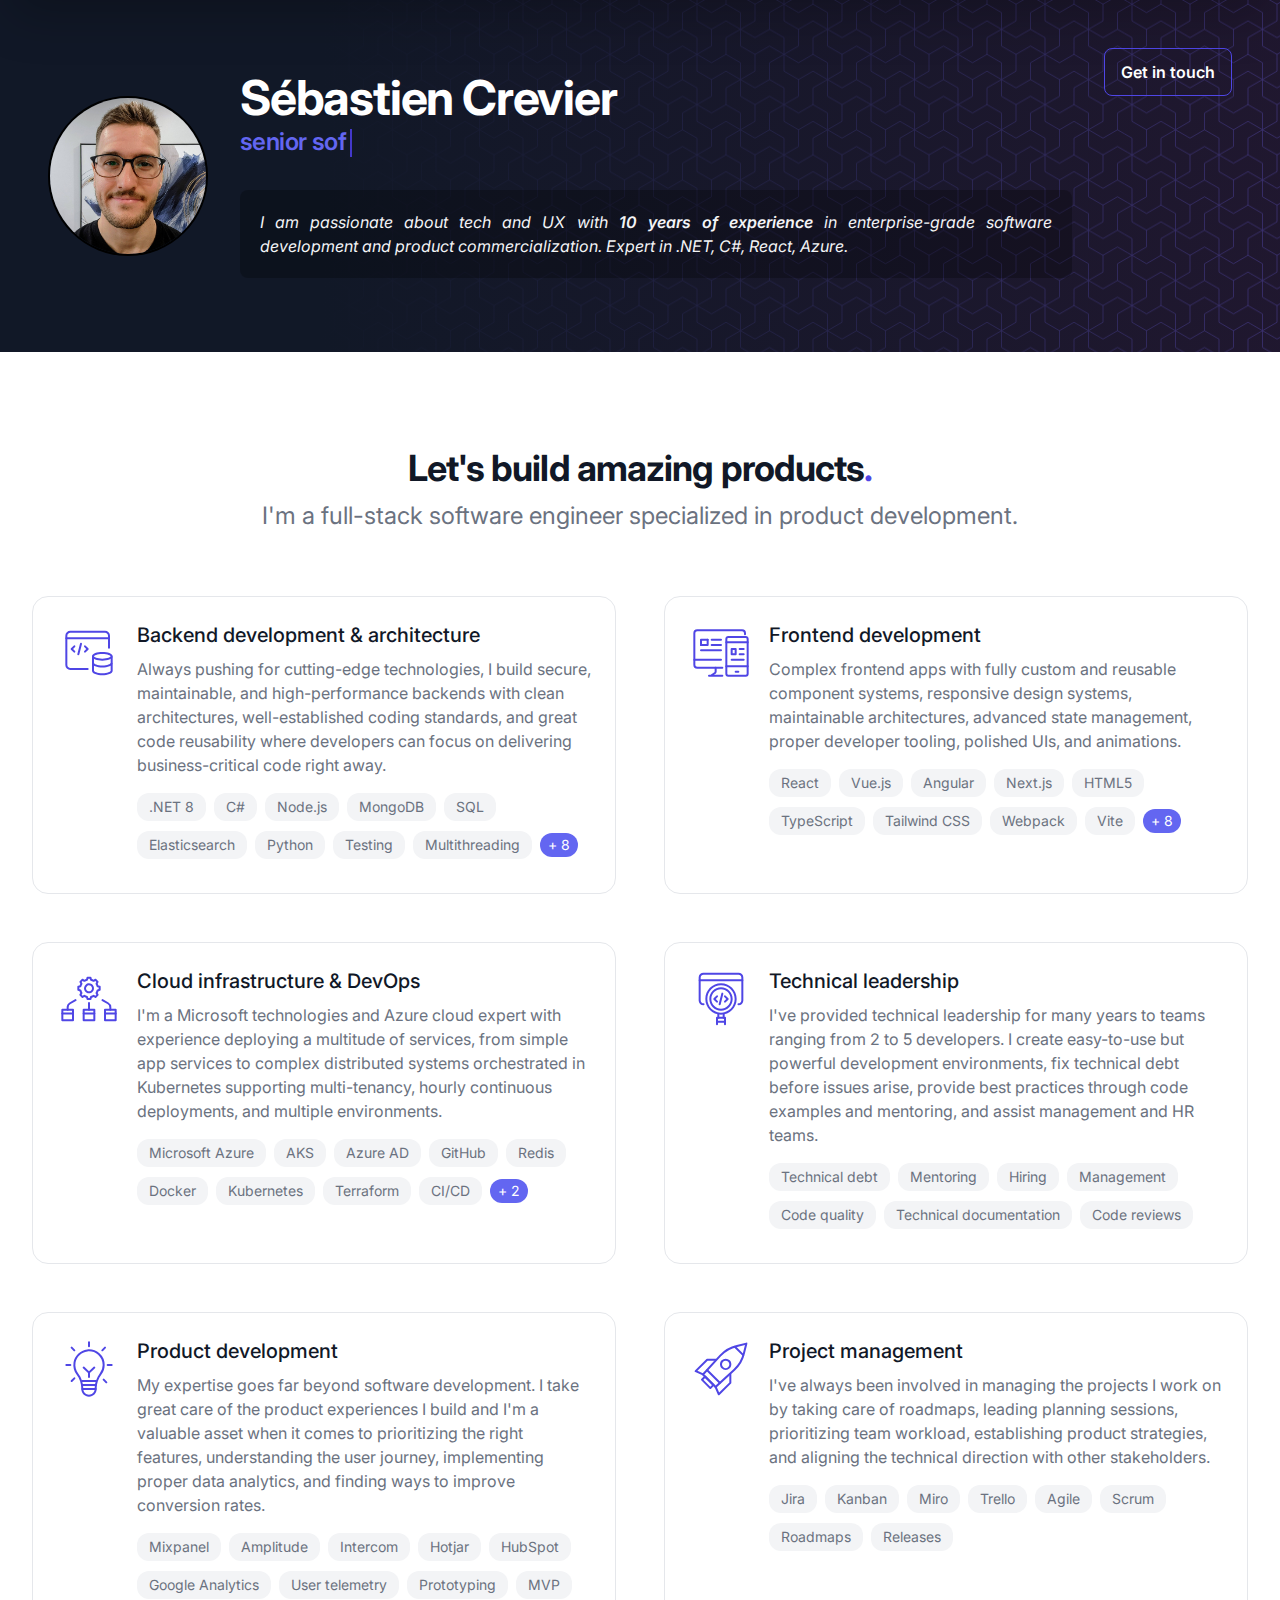
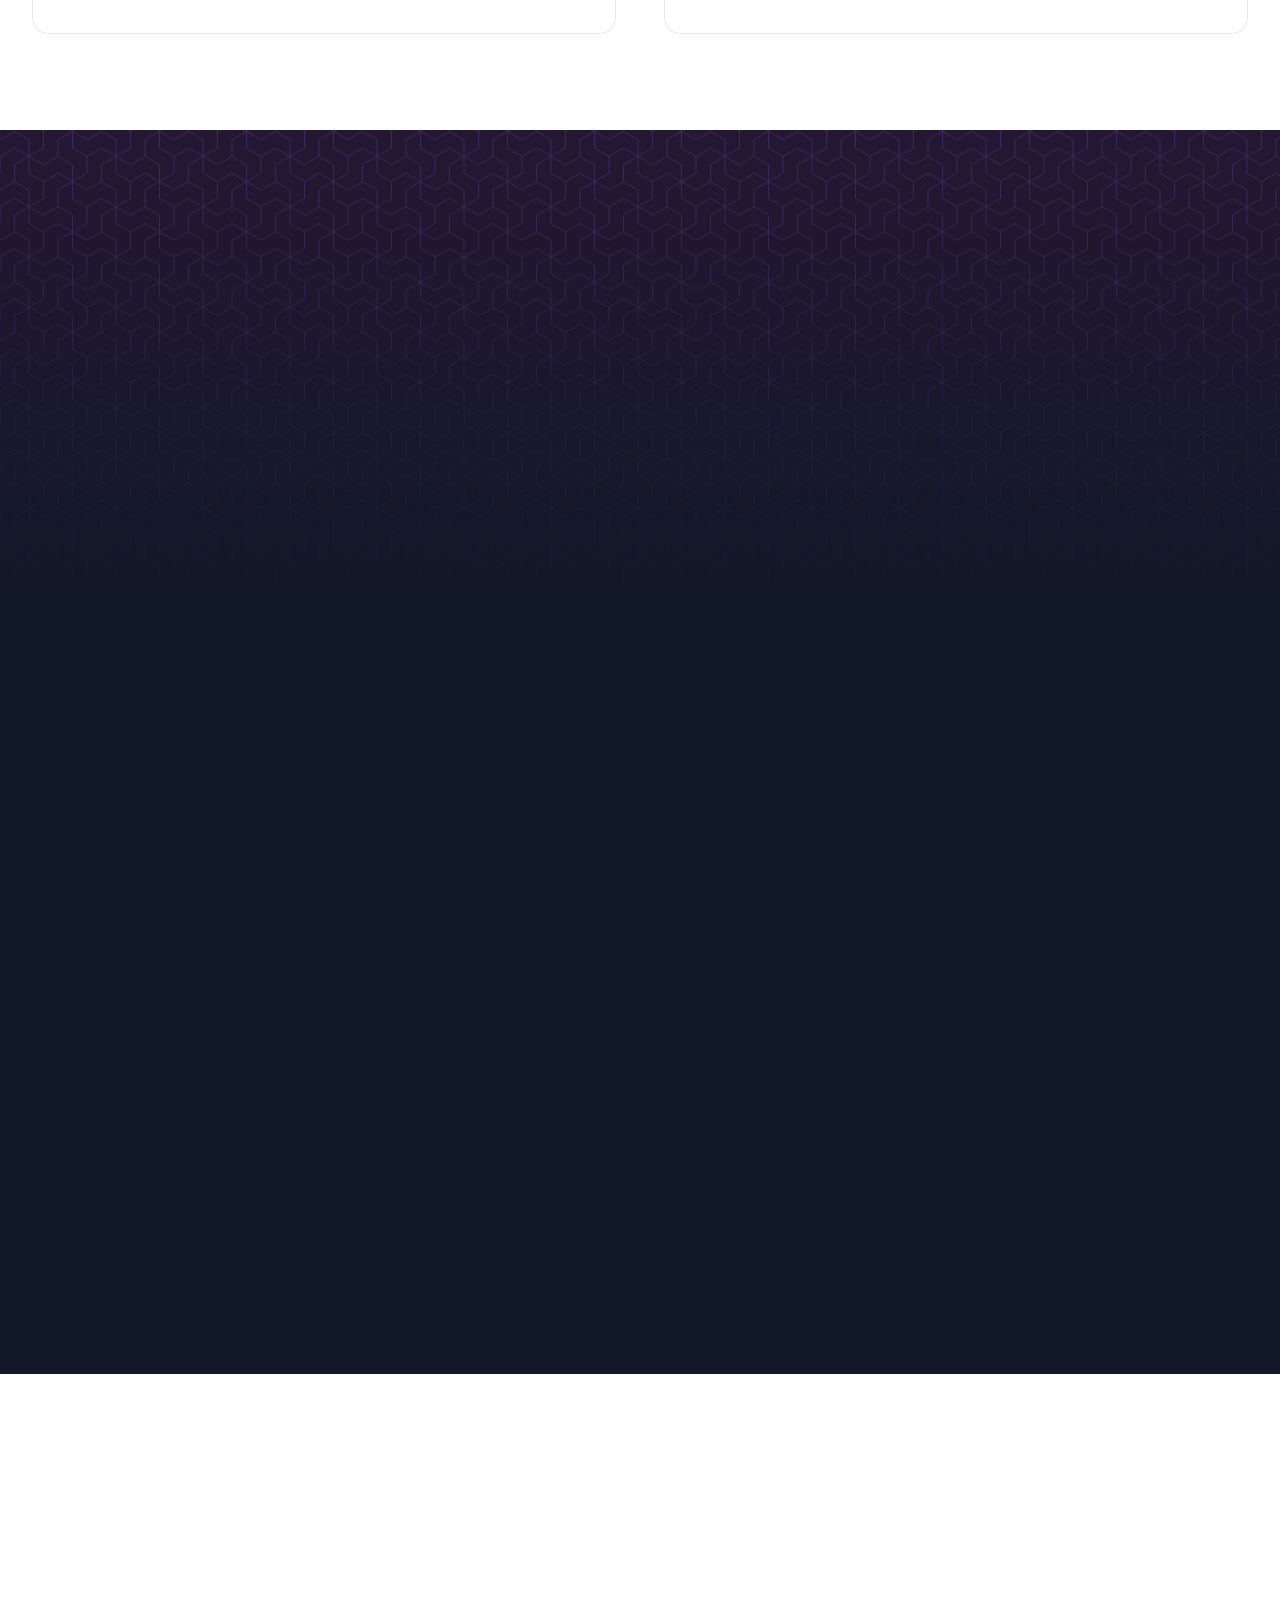
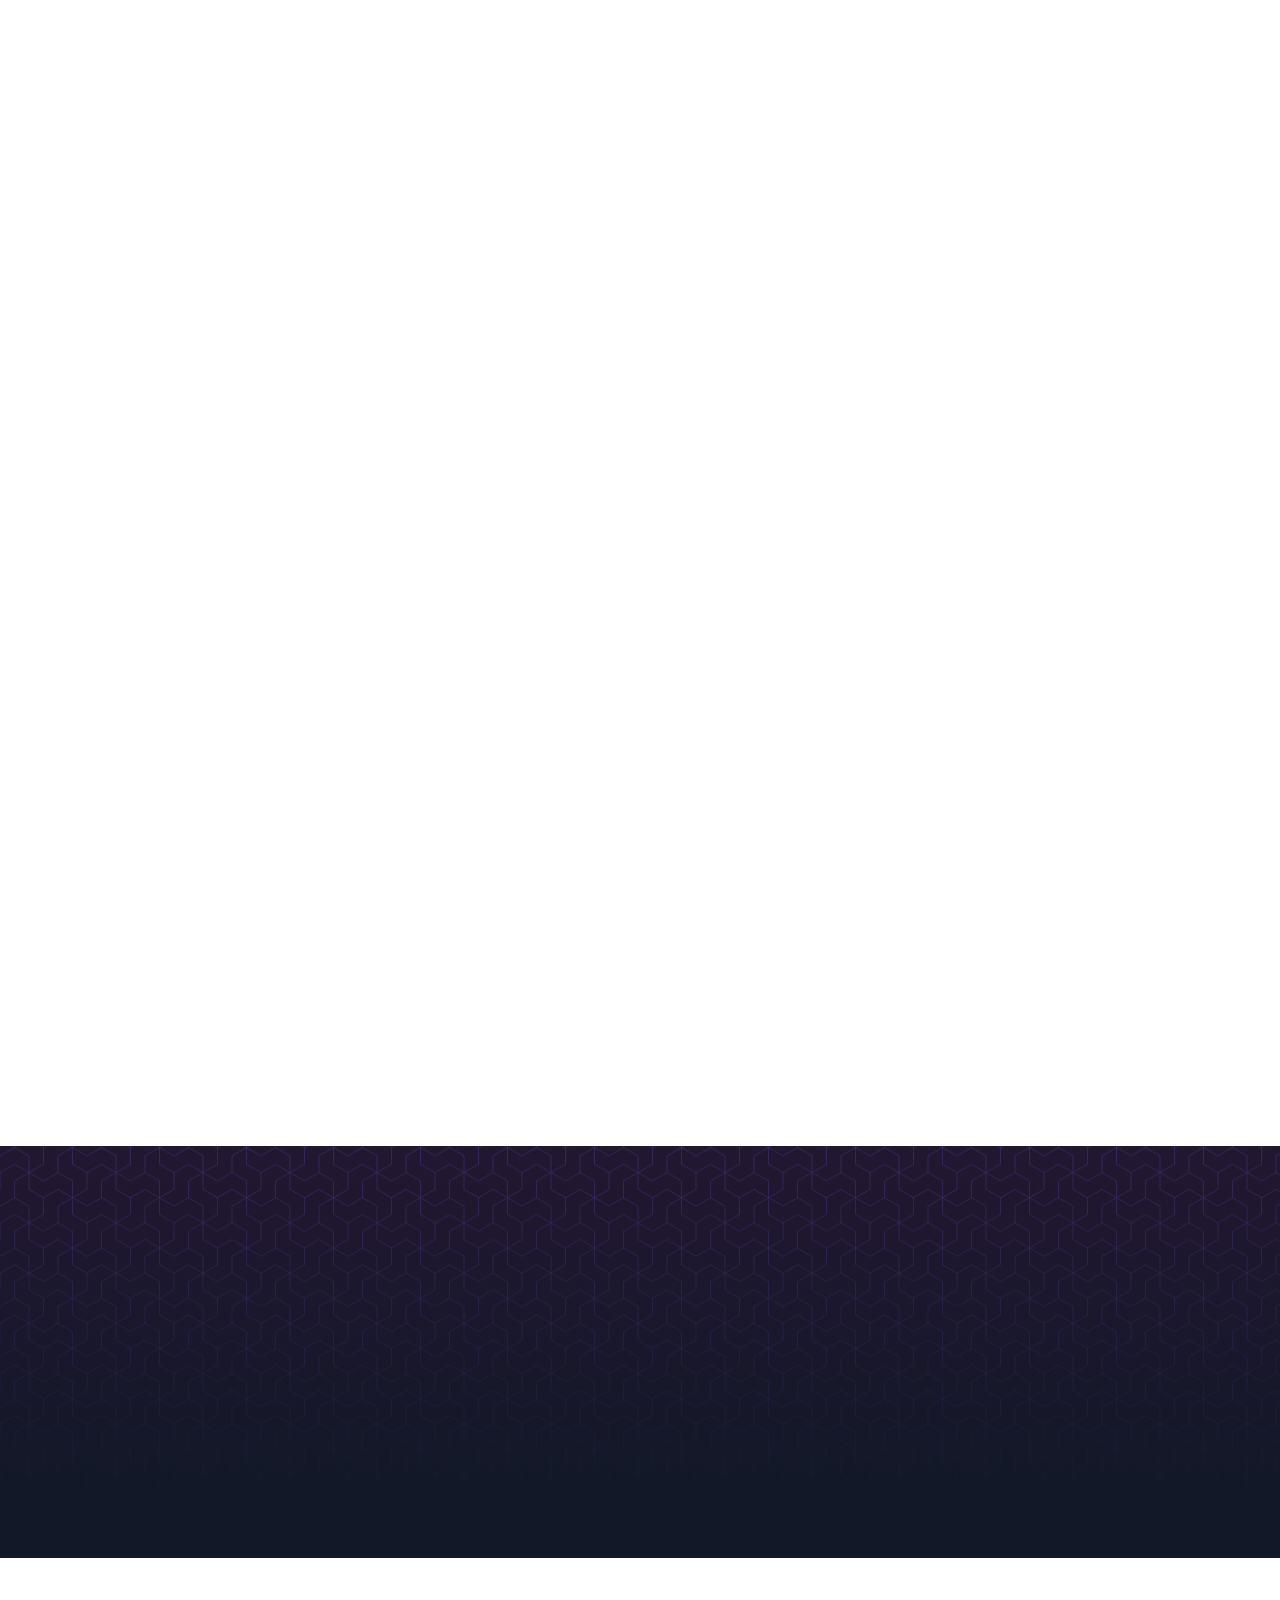
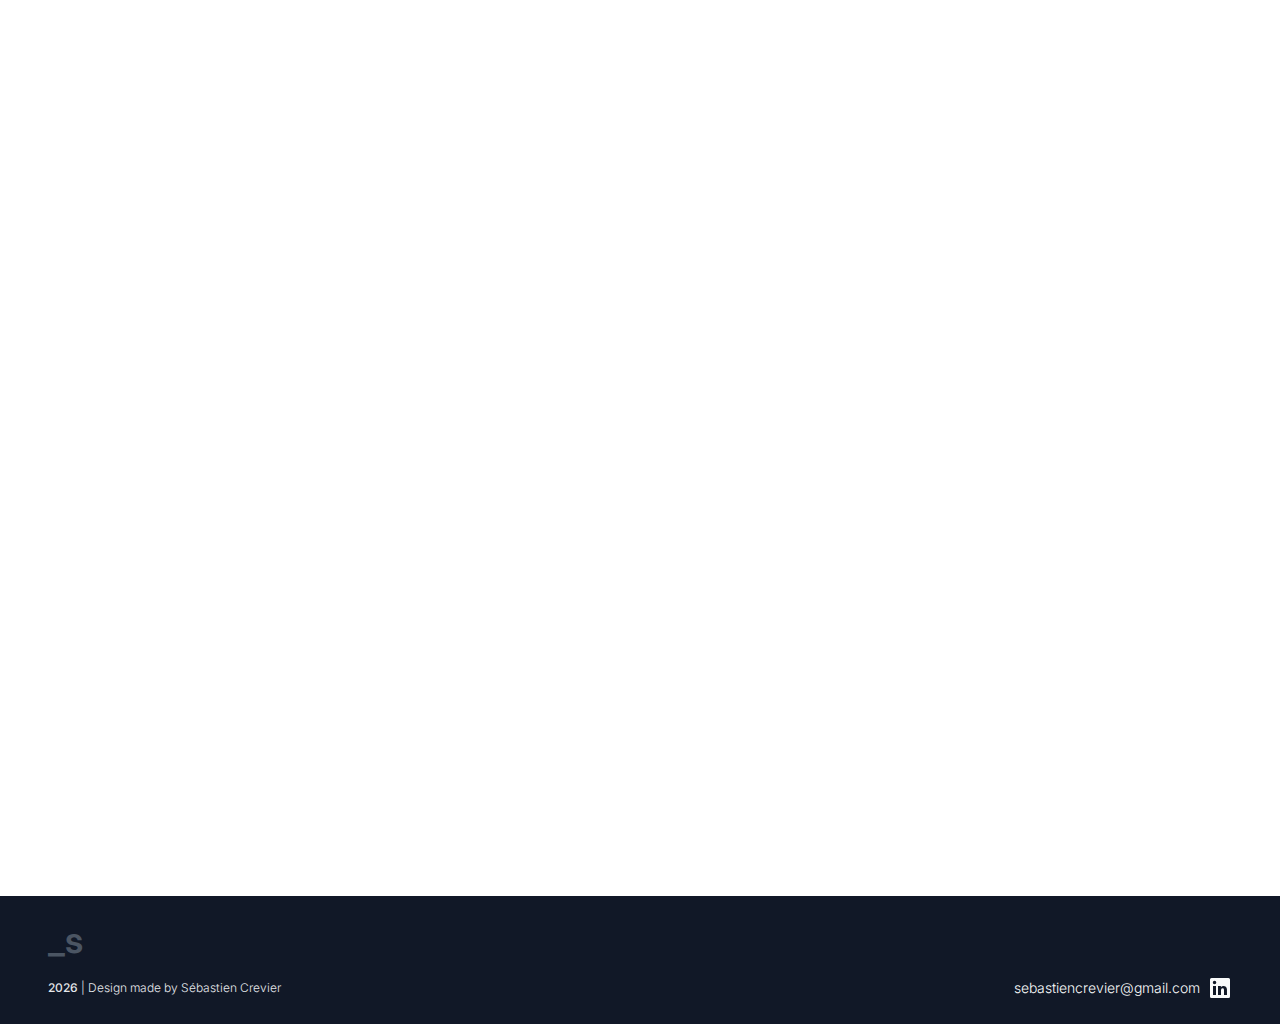
==== commit 2da930ab: "Deploying to main from @ sebastiencrevier/sebastiencrevierwebsite@d461db1de5e4d54347d277f3969447ce98" ====
--- a/index.html
+++ b/index.html
@@ -5,7 +5,7 @@
     <meta name="viewport" content="width=device-width,initial-scale=1">
     <meta name="generator" content="VuePress 2.0.0-beta.51">
     <link rel="preconnect" href="https://fonts.googleapis.com"><link rel="preconnect" href="https://fonts.gstatic.com" crossorigin><link rel="stylesheet" href="https://fonts.googleapis.com/css2?family=Inter:wght@300..700&display=swap"><link rel="apple-touch-icon" sizes="180x180" href="/apple-touch-icon.png?v=1"><link rel="icon" type="image/png" sizes="32x32" href="/favicon-32x32.png?v=1"><link rel="icon" type="image/png" sizes="16x16" href="/favicon-16x16.png?v=1"><link rel="manifest" href="/site.webmanifest?v=1"><link rel="mask-icon" href="/safari-pinned-tab.svg?v=1" color="#5bbad5"><link rel="shortcut icon" href="/favicon.ico?v=1"><meta name="msapplication-TileColor" content="#da532c"><meta name="theme-color" content="#ffffff"><meta property="og:url" content="https://sebastiencrevier.com"><meta property="og:title" content="Sébastien Crevier - Software Engineer & Product Development"><meta property="og:description" content="Full-stack software engineer and web architect specialized in product development and building enterprise-grade applications."><meta property="og:image" content="https://sebastiencrevier.com/favicon.png"><title>Sébastien Crevier - Software Engineer & Product Development</title><meta name="description" content="Full-stack software engineer and web architect specialized in product development and building enterprise-grade applications.">
-    <link rel="modulepreload" href="/assets/app.9cc6c79d.js"><link rel="modulepreload" href="/assets/index.html.df18c47e.js"><link rel="modulepreload" href="/assets/index.html.b552a117.js"><link rel="prefetch" href="/assets/404.html.fbc7345a.js"><link rel="prefetch" href="/assets/404.html.89204266.js">
+    <link rel="modulepreload" href="/assets/app.17d86271.js"><link rel="modulepreload" href="/assets/index.html.ffb38655.js"><link rel="modulepreload" href="/assets/index.html.b552a117.js"><link rel="prefetch" href="/assets/404.html.fbc7345a.js"><link rel="prefetch" href="/assets/404.html.e51647b1.js">
     <link rel="stylesheet" href="/assets/style.18529613.css">
   </head>
   <body>
@@ -19,6 +19,6 @@
       establishing product strategies, and aligning the technical direction with other stakeholders.</div><div class="_tags_13t3f_71"><div><!--[--><a class="_container_h765e_3" href="https://www.google.com/search?q=Jira" target="_blank">Jira</a><a class="_container_h765e_3" href="https://www.google.com/search?q=Kanban" target="_blank">Kanban</a><a class="_container_h765e_3" href="https://www.google.com/search?q=Miro" target="_blank">Miro</a><a class="_container_h765e_3" href="https://www.google.com/search?q=Trello" target="_blank">Trello</a><a class="_container_h765e_3" href="https://www.google.com/search?q=Agile" target="_blank">Agile</a><a class="_container_h765e_3" href="https://www.google.com/search?q=Scrum" target="_blank">Scrum</a><a class="_container_h765e_3" href="https://www.google.com/search?q=Roadmaps" target="_blank">Roadmaps</a><a class="_container_h765e_3" href="https://www.google.com/search?q=Releases" target="_blank">Releases</a><!--]--><!----></div></div></div></div><!--]--></div><!--]--></div><!--]--></div></div></div><div class="_background_1do2v_31"></div></div></div><div class="_wrapper_1do2v_2"><div class="_container_1do2v_5 _dark_1do2v_22"><div class="_content_1do2v_10"><div><div><!--[--><h1 class="_title_1do2v_13"><!--[-->Why hire me?<!--]--><!----></h1><!--]--></div></div><div><div><!--[--><h3 class="_description_1do2v_16">You need reliable technical expertise.</h3><!--]--></div></div><div><div><!--[--><div class="_body_1do2v_19"><!--[--><div class="_container_16gfp_2"><!--[--><div class="_item_16gfp_6"><svg viewbox="0 0 24 24" xmlns="http://www.w3.org/2000/svg" class="_check_16gfp_15"><path d="M9.172 18.657a1 1 0 0 1-.707-.293l-5.657-5.657a1 1 0 0 1 1.414-1.414l4.95 4.95L19.778 5.636a1 1 0 0 1 1.414 1.414L9.879 18.364a1 1 0 0 1-.707.293z"></path></svg><div><div class="_title_16gfp_9">Innovative</div><div class="_description_16gfp_12">I&#39;m a forward thinker who&#39;s always looking for better and more clever ways to solve problems.</div></div></div><div class="_item_16gfp_6"><svg viewbox="0 0 24 24" xmlns="http://www.w3.org/2000/svg" class="_check_16gfp_15"><path d="M9.172 18.657a1 1 0 0 1-.707-.293l-5.657-5.657a1 1 0 0 1 1.414-1.414l4.95 4.95L19.778 5.636a1 1 0 0 1 1.414 1.414L9.879 18.364a1 1 0 0 1-.707.293z"></path></svg><div><div class="_title_16gfp_9">Critical thinking</div><div class="_description_16gfp_12">My technical decisions are always influenced by the business side of things.</div></div></div><div class="_item_16gfp_6"><svg viewbox="0 0 24 24" xmlns="http://www.w3.org/2000/svg" class="_check_16gfp_15"><path d="M9.172 18.657a1 1 0 0 1-.707-.293l-5.657-5.657a1 1 0 0 1 1.414-1.414l4.95 4.95L19.778 5.636a1 1 0 0 1 1.414 1.414L9.879 18.364a1 1 0 0 1-.707.293z"></path></svg><div><div class="_title_16gfp_9">Team player</div><div class="_description_16gfp_12">Always there for my teammates, I win when the team wins.</div></div></div><div class="_item_16gfp_6"><svg viewbox="0 0 24 24" xmlns="http://www.w3.org/2000/svg" class="_check_16gfp_15"><path d="M9.172 18.657a1 1 0 0 1-.707-.293l-5.657-5.657a1 1 0 0 1 1.414-1.414l4.95 4.95L19.778 5.636a1 1 0 0 1 1.414 1.414L9.879 18.364a1 1 0 0 1-.707.293z"></path></svg><div><div class="_title_16gfp_9">Work ethic</div><div class="_description_16gfp_12">My great work ethic results in fast and high-quality deliverables.</div></div></div><div class="_item_16gfp_6"><svg viewbox="0 0 24 24" xmlns="http://www.w3.org/2000/svg" class="_check_16gfp_15"><path d="M9.172 18.657a1 1 0 0 1-.707-.293l-5.657-5.657a1 1 0 0 1 1.414-1.414l4.95 4.95L19.778 5.636a1 1 0 0 1 1.414 1.414L9.879 18.364a1 1 0 0 1-.707.293z"></path></svg><div><div class="_title_16gfp_9">Versatile</div><div class="_description_16gfp_12">From frontend animations to backend service orchestration, I master all parts of application development.</div></div></div><div class="_item_16gfp_6"><svg viewbox="0 0 24 24" xmlns="http://www.w3.org/2000/svg" class="_check_16gfp_15"><path d="M9.172 18.657a1 1 0 0 1-.707-.293l-5.657-5.657a1 1 0 0 1 1.414-1.414l4.95 4.95L19.778 5.636a1 1 0 0 1 1.414 1.414L9.879 18.364a1 1 0 0 1-.707.293z"></path></svg><div><div class="_title_16gfp_9">Technical vision</div><div class="_description_16gfp_12">I provide the technical vision and take full ownership of it. Production issues don&#39;t scare me.</div></div></div><div class="_item_16gfp_6"><svg viewbox="0 0 24 24" xmlns="http://www.w3.org/2000/svg" class="_check_16gfp_15"><path d="M9.172 18.657a1 1 0 0 1-.707-.293l-5.657-5.657a1 1 0 0 1 1.414-1.414l4.95 4.95L19.778 5.636a1 1 0 0 1 1.414 1.414L9.879 18.364a1 1 0 0 1-.707.293z"></path></svg><div><div class="_title_16gfp_9">Leadership</div><div class="_description_16gfp_12">My technical knowledge and influence over my team are key elements to any project success.</div></div></div><div class="_item_16gfp_6"><svg viewbox="0 0 24 24" xmlns="http://www.w3.org/2000/svg" class="_check_16gfp_15"><path d="M9.172 18.657a1 1 0 0 1-.707-.293l-5.657-5.657a1 1 0 0 1 1.414-1.414l4.95 4.95L19.778 5.636a1 1 0 0 1 1.414 1.414L9.879 18.364a1 1 0 0 1-.707.293z"></path></svg><div><div class="_title_16gfp_9">Resilient</div><div class="_description_16gfp_12">I thrive in fast-paced environments with changing needs and can easily adapt to any situation.</div></div></div><!--]--></div><div><div><!--[--><div><h3 class="_title_lgg5p_3">What my former colleagues <br class="_linebreak_lgg5p_9"> have to say.</h3><div><div><!--[--><div class="_item_lgg5p_19"><svg viewbox="0 0 24 24" xmlns="http://www.w3.org/2000/svg" class="_quote_lgg5p_29"><path d="M11.192 15.757c0-.88-.23-1.618-.69-2.217-.326-.412-.768-.683-1.327-.812-.55-.128-1.07-.137-1.54-.028-.16-.95.1-1.956.76-3.022.66-1.065 1.515-1.867 2.558-2.403L9.373 5c-.8.396-1.56.898-2.26 1.505-.71.607-1.34 1.305-1.9 2.094s-.98 1.68-1.25 2.69-.346 2.04-.217 3.1c.168 1.4.62 2.52 1.356 3.35.735.84 1.652 1.26 2.748 1.26.965 0 1.766-.29 2.4-.878.628-.576.94-1.365.94-2.368l.002.003zm9.124 0c0-.88-.23-1.618-.69-2.217-.326-.42-.77-.692-1.327-.817-.56-.124-1.074-.13-1.54-.022-.16-.94.09-1.95.75-3.02.66-1.06 1.514-1.86 2.557-2.4L18.49 5c-.8.396-1.555.898-2.26 1.505a11.29 11.29 0 0 0-1.894 2.094c-.556.79-.97 1.68-1.24 2.69a8.04 8.04 0 0 0-.217 3.1c.165 1.4.615 2.52 1.35 3.35.732.833 1.646 1.25 2.742 1.25.967 0 1.768-.29 2.402-.876.627-.576.942-1.365.942-2.368v.01z"></path></svg><div class="_message_lgg5p_47">Sébastien is someone who&#39;s committed, independent, extremely competent, productive, and determined to do his job well. In addition to
       taking ownership of the majority of the technical tasks, he&#39;s actively involved in the design of our products to ensure they successfully meet
       users&#39; needs. His curiosity, creativity, and autonomy have made him a key player in the success of the GLab at GSoft.</div><div class="_footer_lgg5p_75"><img class="_picture_lgg5p_81" src="/assets/chris-profile.82ffdf06.jfif"><div><a class="_name_lgg5p_87" href="https://www.linkedin.com/in/christian-m%C3%A9rat-6b26b42/" target="_blank">Christian Mérat <svg xmlns="http://www.w3.org/2000/svg" viewbox="0 0 24 24"><path d="M20.5 2h-17A1.5 1.5 0 0 0 2 3.5v17A1.5 1.5 0 0 0 3.5 22h17a1.5 1.5 0 0 0 1.5-1.5v-17A1.5 1.5 0 0 0 20.5 2zM8 19H5v-9h3zM6.5 8.25A1.75 1.75 0 1 1 8.3 6.5a1.78 1.78 0 0 1-1.8 1.75zM19 19h-3v-4.74c0-1.42-.6-1.93-1.38-1.93A1.74 1.74 0 0 0 13 14.19a.66.66 0 0 0 0 .14V19h-3v-9h2.9v1.3a3.11 3.11 0 0 1 2.7-1.4c1.55 0 3.36.86 3.36 3.66z"></path></svg></a><div class="_jobTitle_lgg5p_99">Former CTO at GSoft &amp; CTO at Moov AI</div><div class="_container_1c52s_3 _progress_lgg5p_63"><div class="_progress_1c52s_9" style="width:0%;"></div></div></div></div></div><!--]--></div></div></div><!--]--></div></div><!--]--></div><!--]--></div></div></div><div class="_background_1do2v_31"></div></div></div><!--[--><div class="_wrapper_1do2v_2" id="portfolio"><div class="_container_1do2v_5"><div class="_content_1do2v_10"><div><div><!--[--><h1 class="_title_1do2v_13"><!--[-->My portfolio<!--]--><span class="text-indigo-600">.</span></h1><!--]--></div></div><div><div><!--[--><h3 class="_description_1do2v_16">Some of the projects I&#39;ve led the development on.</h3><!--]--></div></div><div><div><!--[--><div class="_body_1do2v_19"><!--[--><div class="_container_1pwqm_3"><!--[--><div class="_item_1pwqm_15"><a href="https://clinia.com/en-ca" target="_blank"><div class="_image_1pwqm_21"><img src="/assets/clinia.4e50b3ed.png" alt="Clinia Health" class="_imageCenter_1pwqm_35"><!-- Preload larger image --><!----></div><div class="_body_1pwqm_45"><div class="_type_1pwqm_49">Website</div><div class="_title_1pwqm_55">Clinia Health</div><div class="_description_1pwqm_61">Developed Clinia&#39;s new public-facing website using the latest technologies to ensure a responsive, SEO-optimized, and high-performance UI. Focused on delivering a smooth user experience that enhances engagement and accessibility.</div><div><!--[--><a class="_container_h765e_3" href="https://www.google.com/search?q=Next.js 14" target="_blank">Next.js 14</a><a class="_container_h765e_3" href="https://www.google.com/search?q=Tailwind CSS" target="_blank">Tailwind CSS</a><a class="_container_h765e_3" href="https://www.google.com/search?q=Headless UI" target="_blank">Headless UI</a><a class="_container_h765e_3" href="https://www.google.com/search?q=Framer Motion" target="_blank">Framer Motion</a><a class="_container_h765e_3" href="https://www.google.com/search?q=Contentful CMS" target="_blank">Contentful CMS</a><a class="_container_h765e_3" href="https://www.google.com/search?q=i18n" target="_blank">i18n</a><!--]--><!----></div></div></a></div><div class="_item_1pwqm_15"><a><div class="_image_1pwqm_21"><img src="/assets/onboarding.62aa6aea.png" alt="Employee onboarding platform" class=""><!-- Preload larger image --><img alt="Employee onboarding platform" src="/assets/onboarding-large.9830cf8d.png"></div><div class="_body_1pwqm_45"><div class="_type_1pwqm_49">Enterprise SaaS</div><div class="_title_1pwqm_55">Employee onboarding platform</div><div class="_description_1pwqm_61">Make the employee onboarding experience fun, collaborative, and streamlined with onboarding templates, team members&#39; video introductions and activity builders.</div><div><!--[--><a class="_container_h765e_3" href="https://www.google.com/search?q=.NET Core" target="_blank">.NET Core</a><a class="_container_h765e_3" href="https://www.google.com/search?q=Microservices" target="_blank">Microservices</a><a class="_container_h765e_3" href="https://www.google.com/search?q=MongoDB" target="_blank">MongoDB</a><a class="_container_h765e_3" href="https://www.google.com/search?q=CQRS" target="_blank">CQRS</a><a class="_container_h765e_3" href="https://www.google.com/search?q=Event sourcing" target="_blank">Event sourcing</a><a class="_container_h765e_3" href="https://www.google.com/search?q=Kubernetes" target="_blank">Kubernetes</a><a class="_container_h765e_3" href="https://www.google.com/search?q=Vue.js" target="_blank">Vue.js</a><a class="_container_h765e_3" href="https://www.google.com/search?q=Tailwind CSS" target="_blank">Tailwind CSS</a><a class="_container_h765e_3" href="https://www.google.com/search?q=Video recording" target="_blank">Video recording</a><!--]--><div class="_more_1h7x8_3">+ 4</div></div></div></a></div><div class="_item_1pwqm_15"><a><div class="_image_1pwqm_21"><img src="/assets/saas-management.f99a0dfd.png" alt="SaaS management platform for IT" class=""><!-- Preload larger image --><!----></div><div class="_body_1pwqm_45"><div class="_type_1pwqm_49">Enterprise SaaS</div><div class="_title_1pwqm_55">SaaS management platform for IT</div><div class="_description_1pwqm_61">Manage your organization SaaS usage and reduce SaaS sprawl through automatic software discovery and license inventory management.</div><div><!--[--><a class="_container_h765e_3" href="https://www.google.com/search?q=.NET Core" target="_blank">.NET Core</a><a class="_container_h765e_3" href="https://www.google.com/search?q=Microservices" target="_blank">Microservices</a><a class="_container_h765e_3" href="https://www.google.com/search?q=MongoDB" target="_blank">MongoDB</a><a class="_container_h765e_3" href="https://www.google.com/search?q=CQRS" target="_blank">CQRS</a><a class="_container_h765e_3" href="https://www.google.com/search?q=Event sourcing" target="_blank">Event sourcing</a><a class="_container_h765e_3" href="https://www.google.com/search?q=Kubernetes" target="_blank">Kubernetes</a><a class="_container_h765e_3" href="https://www.google.com/search?q=Vue.js" target="_blank">Vue.js</a><a class="_container_h765e_3" href="https://www.google.com/search?q=Vuetify" target="_blank">Vuetify</a><a class="_container_h765e_3" href="https://www.google.com/search?q=Web scraping" target="_blank">Web scraping</a><!--]--><div class="_more_1h7x8_3">+ 4</div></div></div></a></div><div class="_item_1pwqm_15"><a><div class="_image_1pwqm_21"><img src="/assets/virtual-machines-ai.a428d07d.png" alt="AI-powered virtual machine scheduling" class=""><!-- Preload larger image --><!----></div><div class="_body_1pwqm_45"><div class="_type_1pwqm_49">Enterprise SaaS for Microsoft Azure</div><div class="_title_1pwqm_55">AI-powered virtual machine scheduling</div><div class="_description_1pwqm_61">Use AI to determine the optimal schedule of your virtual machines and automate their up and down times to reduce costs.</div><div><!--[--><a class="_container_h765e_3" href="https://www.google.com/search?q=.NET Core" target="_blank">.NET Core</a><a class="_container_h765e_3" href="https://www.google.com/search?q=Web API" target="_blank">Web API</a><a class="_container_h765e_3" href="https://www.google.com/search?q=MongoDB" target="_blank">MongoDB</a><a class="_container_h765e_3" href="https://www.google.com/search?q=TensorFlow" target="_blank">TensorFlow</a><a class="_container_h765e_3" href="https://www.google.com/search?q=CQRS" target="_blank">CQRS</a><a class="_container_h765e_3" href="https://www.google.com/search?q=Azure WebJobs" target="_blank">Azure WebJobs</a><a class="_container_h765e_3" href="https://www.google.com/search?q=Azure APIs" target="_blank">Azure APIs</a><a class="_container_h765e_3" href="https://www.google.com/search?q=Azure AD" target="_blank">Azure AD</a><a class="_container_h765e_3" href="https://www.google.com/search?q=Vue.js" target="_blank">Vue.js</a><!--]--><div class="_more_1h7x8_3">+ 3</div></div></div></a></div><div class="_item_1pwqm_15"><a><div class="_image_1pwqm_21"><img src="/assets/azure-costs.06e1d6a0.png" alt="Cloud cost management &amp; optimization" class=""><!-- Preload larger image --><!----></div><div class="_body_1pwqm_45"><div class="_type_1pwqm_49">Enterprise SaaS for Microsoft Azure</div><div class="_title_1pwqm_55">Cloud cost management &amp; optimization</div><div class="_description_1pwqm_61">Get a better understanding of your Azure usage through a simplified resource browser and reduce your costs by following optimization recommendations.</div><div><!--[--><a class="_container_h765e_3" href="https://www.google.com/search?q=.NET Core" target="_blank">.NET Core</a><a class="_container_h765e_3" href="https://www.google.com/search?q=Web API" target="_blank">Web API</a><a class="_container_h765e_3" href="https://www.google.com/search?q=Azure Storage" target="_blank">Azure Storage</a><a class="_container_h765e_3" href="https://www.google.com/search?q=SQL" target="_blank">SQL</a><a class="_container_h765e_3" href="https://www.google.com/search?q=CQRS" target="_blank">CQRS</a><a class="_container_h765e_3" href="https://www.google.com/search?q=Azure WebJobs" target="_blank">Azure WebJobs</a><a class="_container_h765e_3" href="https://www.google.com/search?q=Azure APIs" target="_blank">Azure APIs</a><a class="_container_h765e_3" href="https://www.google.com/search?q=Azure AD" target="_blank">Azure AD</a><a class="_container_h765e_3" href="https://www.google.com/search?q=React" target="_blank">React</a><!--]--><div class="_more_1h7x8_3">+ 5</div></div></div></a></div><div class="_item_1pwqm_15"><a><div class="_image_1pwqm_21"><img src="/assets/one-on-one.9c4fdb87.png" alt="One-on-one meeting platform" class="_imageCenter_1pwqm_35"><!-- Preload larger image --><!----></div><div class="_body_1pwqm_45"><div class="_type_1pwqm_49">Enterprise SaaS</div><div class="_title_1pwqm_55">One-on-one meeting platform</div><div class="_description_1pwqm_61">Prepare and execute your one-on-one meetings by setting goals and action items, taking live notes, and automating employee follow-ups.</div><div><!--[--><a class="_container_h765e_3" href="https://www.google.com/search?q=.NET Core" target="_blank">.NET Core</a><a class="_container_h765e_3" href="https://www.google.com/search?q=Web API" target="_blank">Web API</a><a class="_container_h765e_3" href="https://www.google.com/search?q=MongoDB" target="_blank">MongoDB</a><a class="_container_h765e_3" href="https://www.google.com/search?q=CQRS" target="_blank">CQRS</a><a class="_container_h765e_3" href="https://www.google.com/search?q=Azure WebJobs" target="_blank">Azure WebJobs</a><a class="_container_h765e_3" href="https://www.google.com/search?q=Azure AD" target="_blank">Azure AD</a><a class="_container_h765e_3" href="https://www.google.com/search?q=React" target="_blank">React</a><a class="_container_h765e_3" href="https://www.google.com/search?q=Redux/Saga" target="_blank">Redux/Saga</a><a class="_container_h765e_3" href="https://www.google.com/search?q=SSO" target="_blank">SSO</a><!--]--><!----></div></div></a></div><div class="_item_1pwqm_15"><a><div class="_image_1pwqm_21"><img src="/assets/slack-security.6252a808.png" alt="Security monitoring platform" class=""><!-- Preload larger image --><!----></div><div class="_body_1pwqm_45"><div class="_type_1pwqm_49">Enterprise SaaS for Slack</div><div class="_title_1pwqm_55">Security monitoring platform</div><div class="_description_1pwqm_61">Get more visibility on how your Slack workspace is used with security monitoring, threat detection, and real-time alerts.</div><div><!--[--><a class="_container_h765e_3" href="https://www.google.com/search?q=.NET Framework" target="_blank">.NET Framework</a><a class="_container_h765e_3" href="https://www.google.com/search?q=Web API" target="_blank">Web API</a><a class="_container_h765e_3" href="https://www.google.com/search?q=Azure Storage" target="_blank">Azure Storage</a><a class="_container_h765e_3" href="https://www.google.com/search?q=SQL" target="_blank">SQL</a><a class="_container_h765e_3" href="https://www.google.com/search?q=Slack API" target="_blank">Slack API</a><a class="_container_h765e_3" href="https://www.google.com/search?q=Slack bot" target="_blank">Slack bot</a><a class="_container_h765e_3" href="https://www.google.com/search?q=Node.js" target="_blank">Node.js</a><a class="_container_h765e_3" href="https://www.google.com/search?q=Hangfire" target="_blank">Hangfire</a><a class="_container_h765e_3" href="https://www.google.com/search?q=SignalR" target="_blank">SignalR</a><!--]--><div class="_more_1h7x8_3">+ 2</div></div></div></a></div><!--]--></div><!--]--></div><!--]--></div></div></div><div class="_background_1do2v_31"></div></div></div><!----><!--]--><div class="_wrapper_1do2v_2"><div class="_container_1do2v_5 _dark_1do2v_22"><div class="_content_1do2v_10"><div><div><!--[--><h1 class="_title_1do2v_13"><!--[-->Need my resume?<!--]--><!----></h1><!--]--></div></div><div><div><!--[--><h3 class="_description_1do2v_16">See my full credentials.</h3><!--]--></div></div><div><div><!--[--><div class="_body_1do2v_19"><!--[--><div class="_container_i03ii_3"><form><input required type="email" placeholder="Enter your email" autocomplete="email" class="_input_i03ii_11 _input_19swa_2 _input_i03ii_11" value><button class="_button_18fik_2" type="submit"><!--[-->Send<!--]--></button></form></div><!--]--></div><!--]--></div></div></div><div class="_background_1do2v_31"></div></div></div><div class="_wrapper_1do2v_2" id="contact"><div class="_container_1do2v_5"><div class="_content_1do2v_10"><div><div><!--[--><h1 class="_title_1do2v_13"><!--[-->Get in touch<!--]--><span class="text-indigo-600">.</span></h1><!--]--></div></div><div><div><!--[--><h3 class="_description_1do2v_16">Let&#39;s work together!</h3><!--]--></div></div><div><div><!--[--><div class="_body_1do2v_19"><!--[--><div class="_subtitle_q68g8_2"><p>I&#39;m open to remote consulting work anywhere in <b>North America</b> and hybrid in the <b>Montreal area</b>.</p></div><div class="_body_q68g8_8"><div class="_image_q68g8_11"><img src="https://images.unsplash.com/photo-1585076641399-5c06d1b3365f?ixlib=rb-1.2.1&amp;ixid=MnwxMjA3fDB8MHxwaG90by1wYWdlfHx8fGVufDB8fHx8&amp;auto=format&amp;fit=crop&amp;w=1740&amp;q=80" alt="Get in touch"></div><div class="_form_q68g8_21"><!----><form><input type="text" placeholder="Full name" autocomplete="name" name="fullName" required value class="_input_19swa_2"><input type="email" placeholder="Email" autocomplete="email" name="email" required value class="_input_19swa_2"><input type="tel" placeholder="Phone number" autocomplete="tel" name="phone" value class="_input_19swa_2"><input type="text" placeholder="Company" autocomplete="organization" name="company" value class="_input_19swa_2"><textarea rows="8" placeholder="Message" name="message" required class="_textarea_es8c1_2"></textarea><button class="_button_18fik_2" type="submit"><!--[-->Contact me<!--]--></button></form></div></div><!--]--></div><!--]--></div></div></div><div class="_background_1do2v_31"></div></div></div></div><div class="_container_eu7vx_3"><div class="_container_1n214_3 _logo_eu7vx_11">_s</div><div class="_body_eu7vx_17"><div class="_left_eu7vx_45">2024 <span>| Design made by Sébastien Crevier</span></div><div class="_right_eu7vx_21"><a href="mailto:sebastiencrevier@gmail.com">sebastiencrevier@gmail.com</a><a href="https://www.linkedin.com/in/sebastiencrevier/" target="_blank"><svg xmlns="http://www.w3.org/2000/svg" viewbox="0 0 24 24"><path d="M20.5 2h-17A1.5 1.5 0 0 0 2 3.5v17A1.5 1.5 0 0 0 3.5 22h17a1.5 1.5 0 0 0 1.5-1.5v-17A1.5 1.5 0 0 0 20.5 2zM8 19H5v-9h3zM6.5 8.25A1.75 1.75 0 1 1 8.3 6.5a1.78 1.78 0 0 1-1.8 1.75zM19 19h-3v-4.74c0-1.42-.6-1.93-1.38-1.93A1.74 1.74 0 0 0 13 14.19a.66.66 0 0 0 0 .14V19h-3v-9h2.9v1.3a3.11 3.11 0 0 1 2.7-1.4c1.55 0 3.36.86 3.36 3.66z"></path></svg></a></div></div></div><!--]--><!--]--></div>
-    <script type="module" src="/assets/app.9cc6c79d.js" defer></script>
+    <script type="module" src="/assets/app.17d86271.js" defer></script>
   </body>
 </html>
